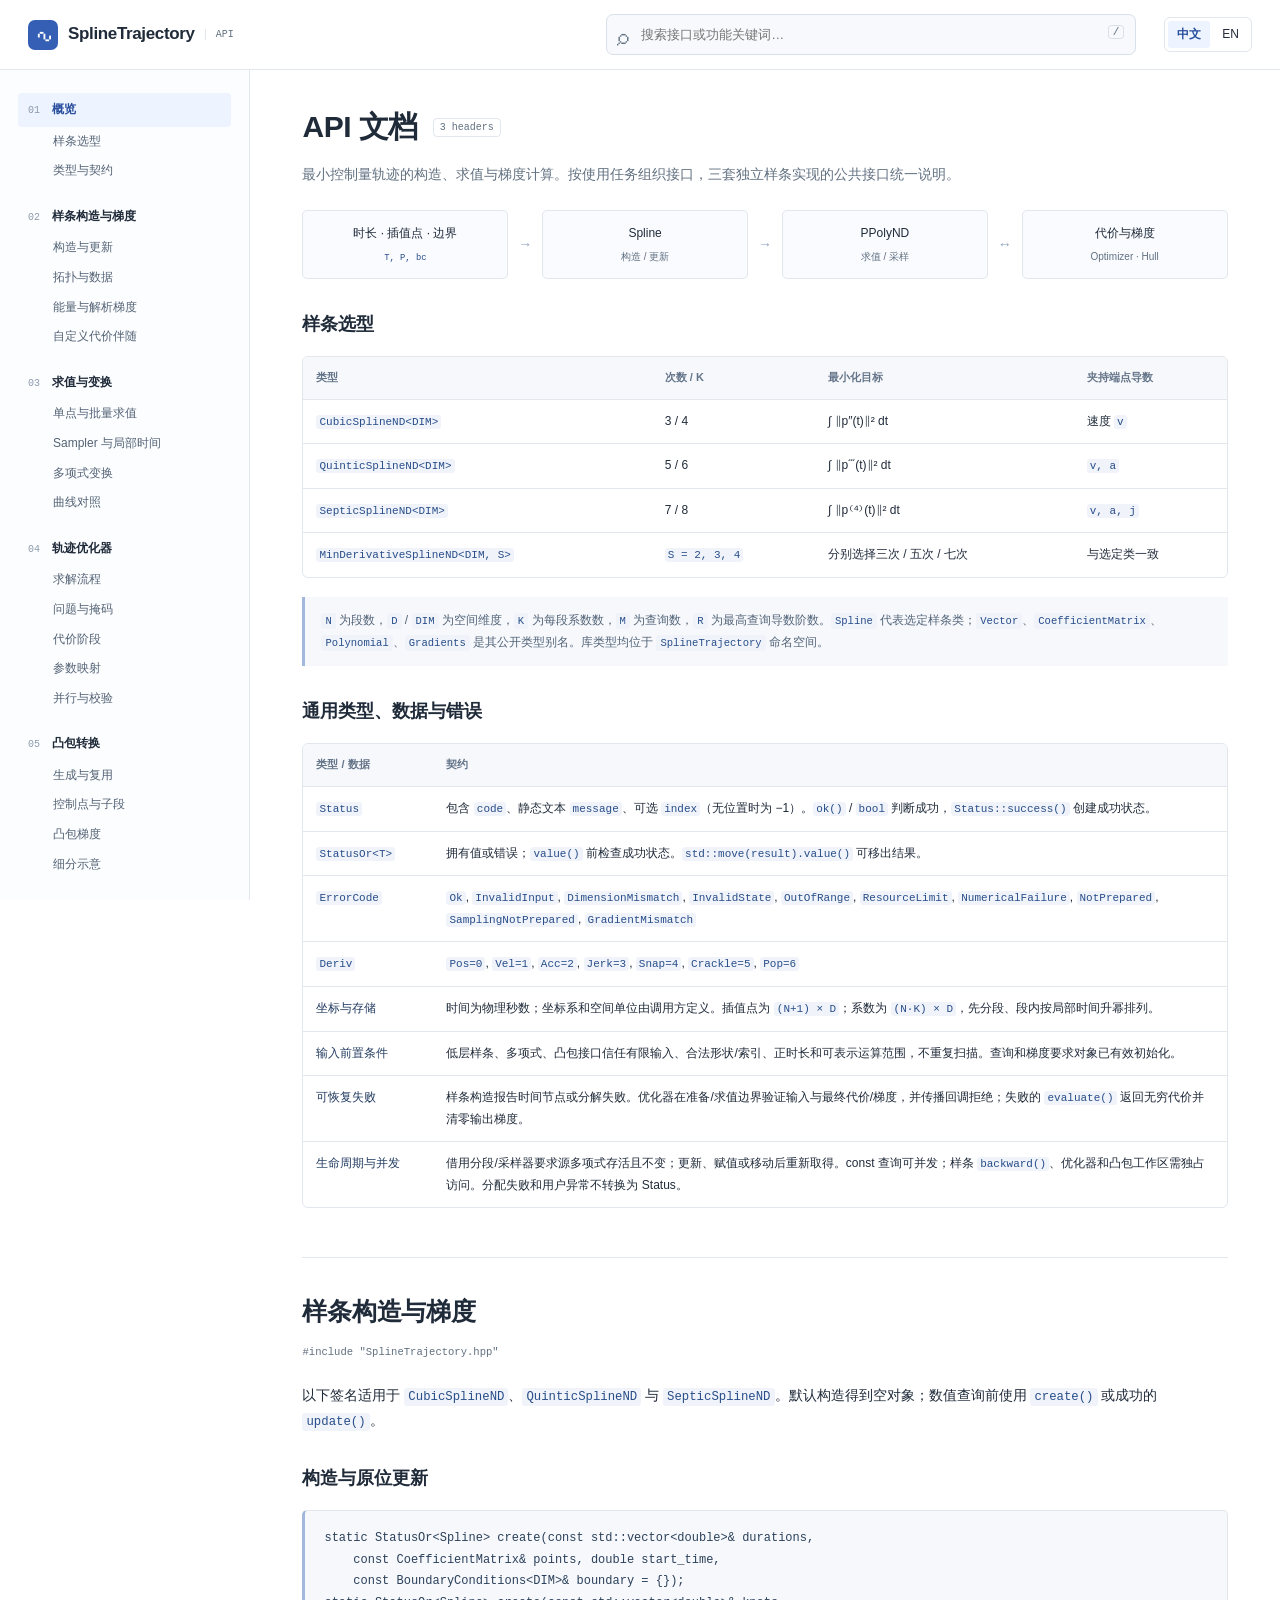
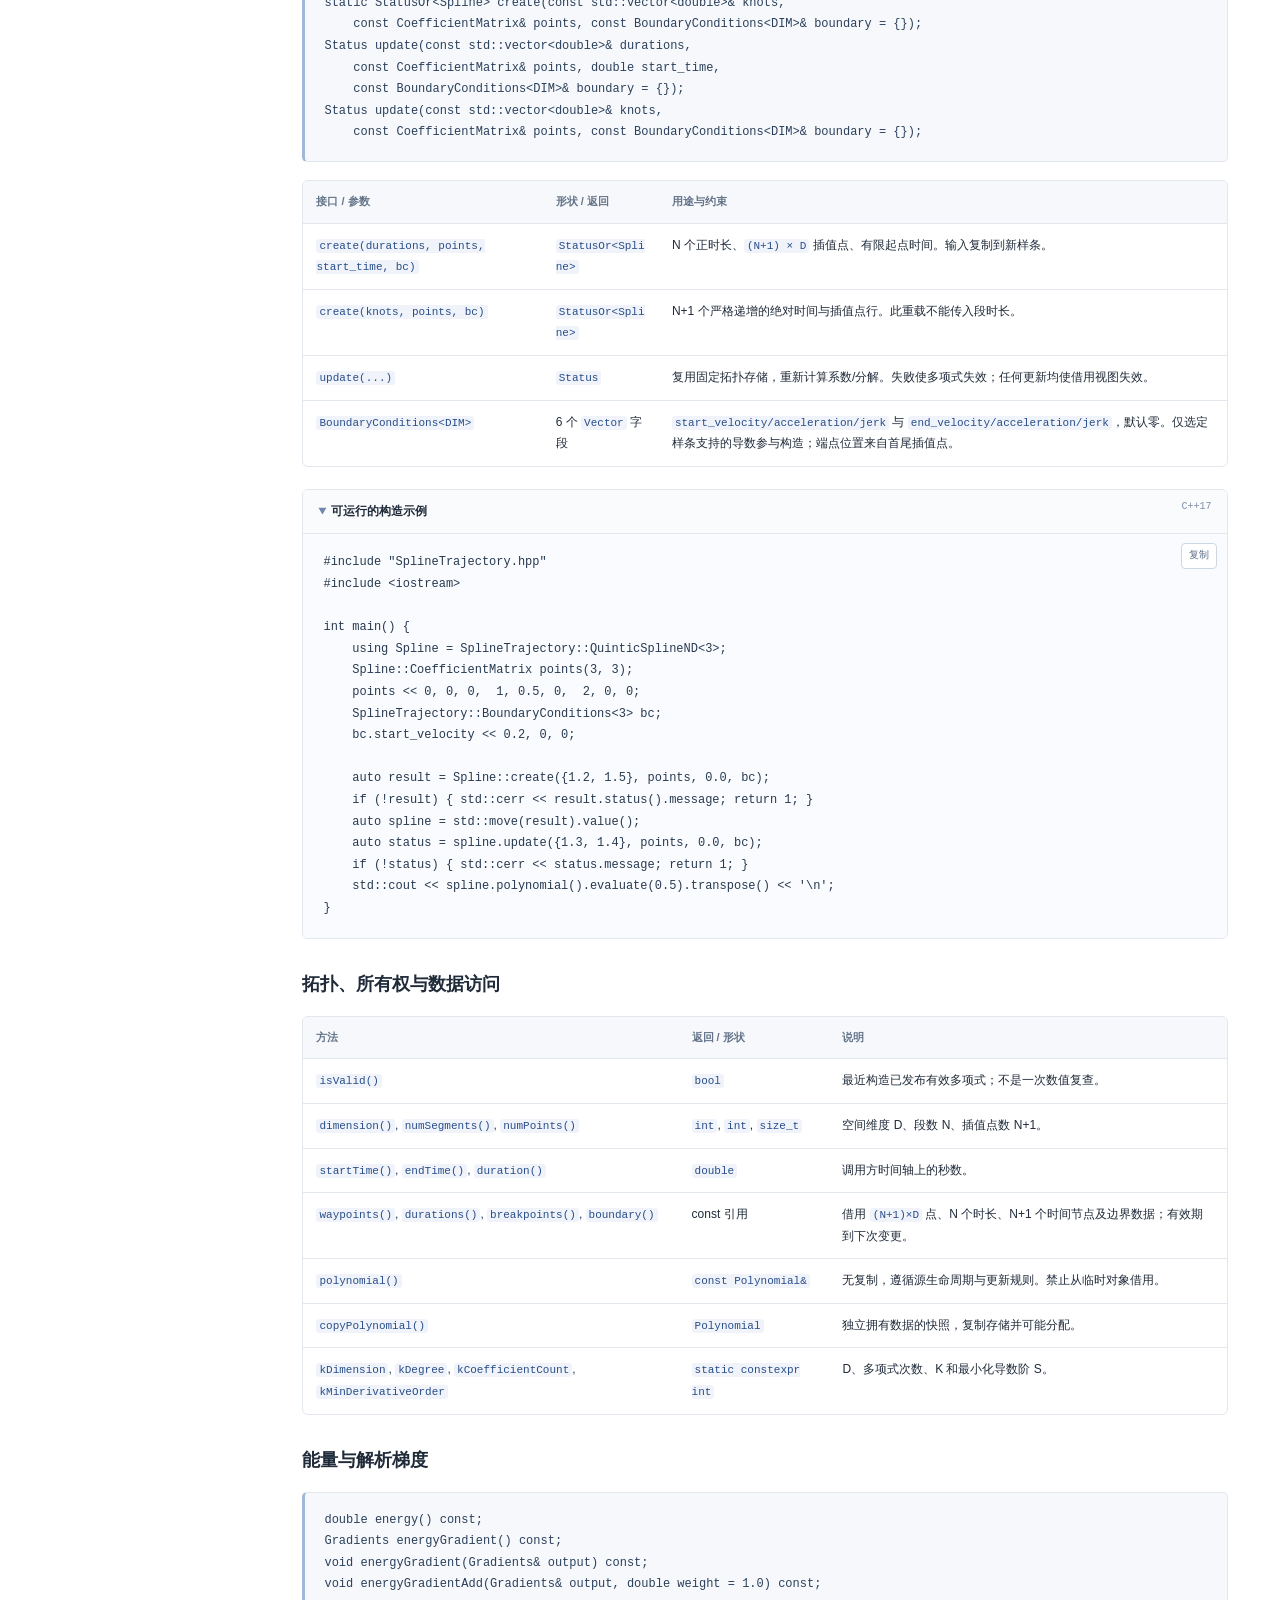
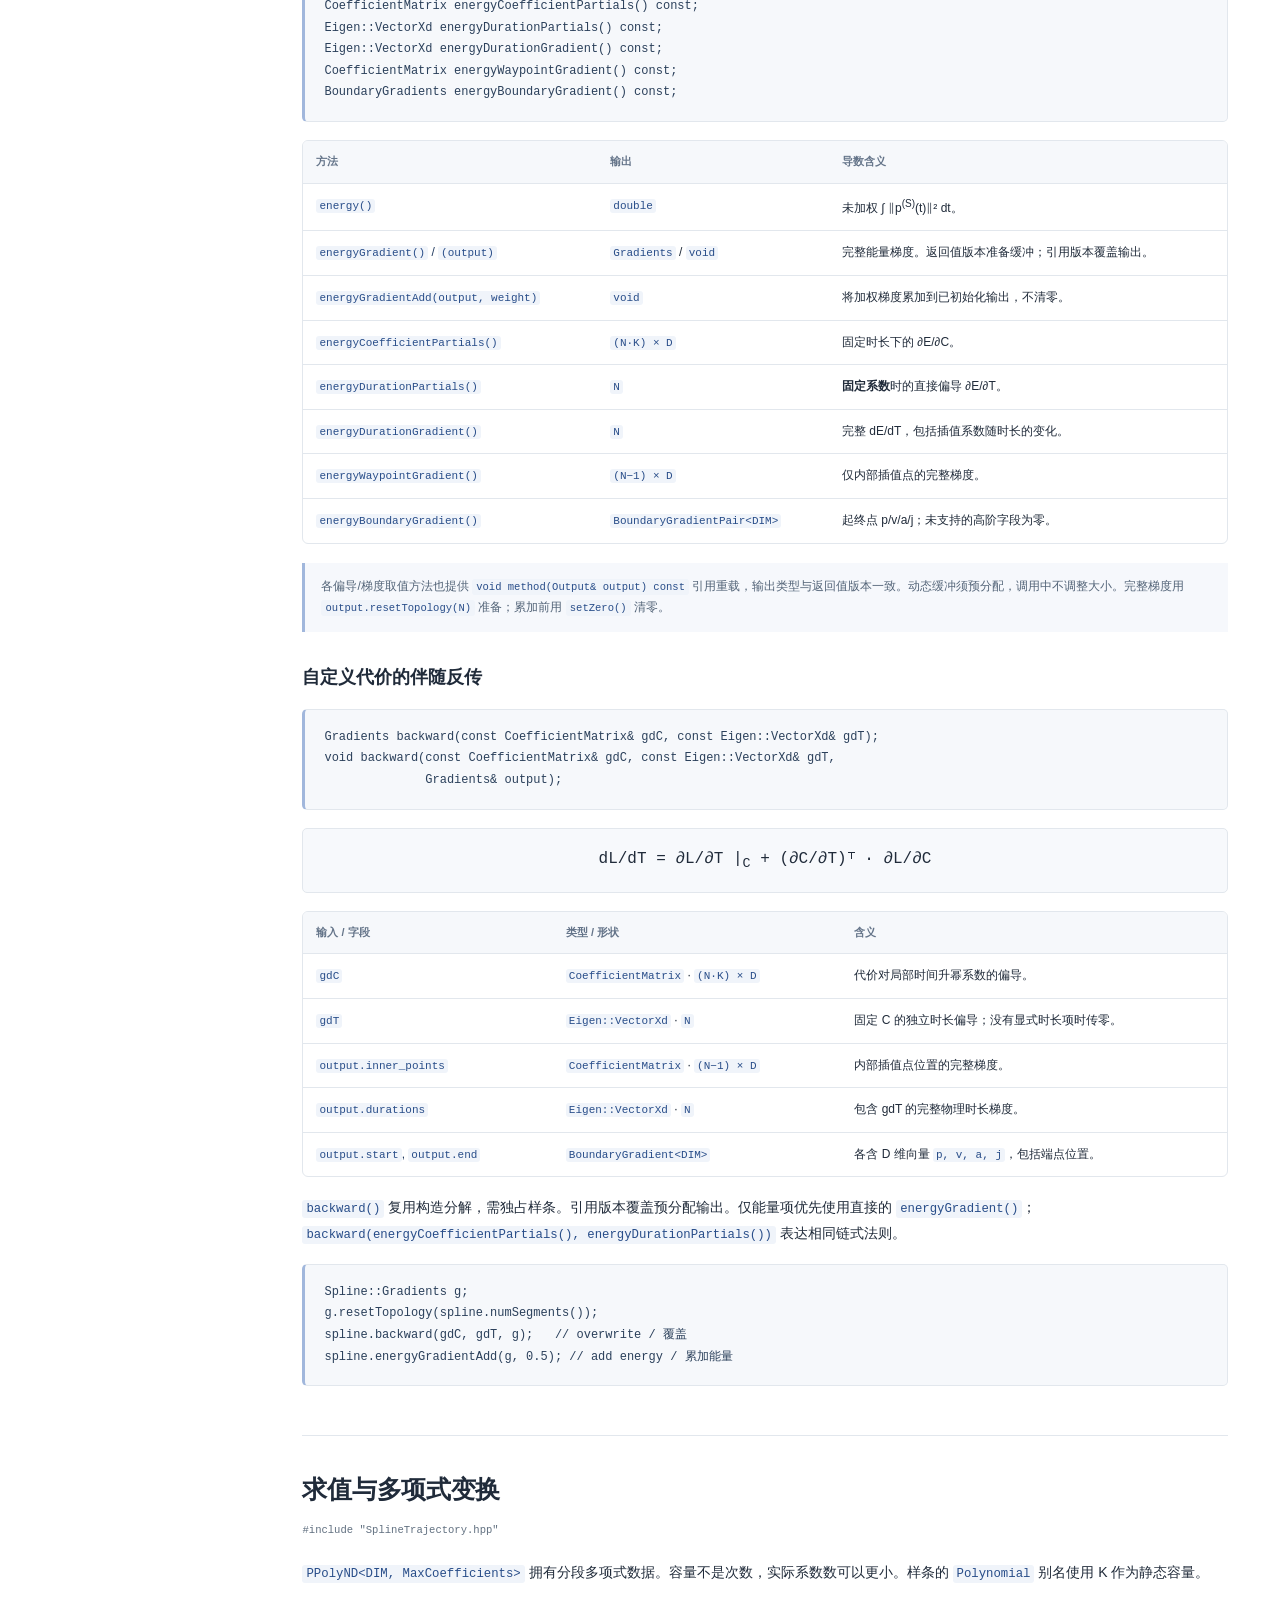
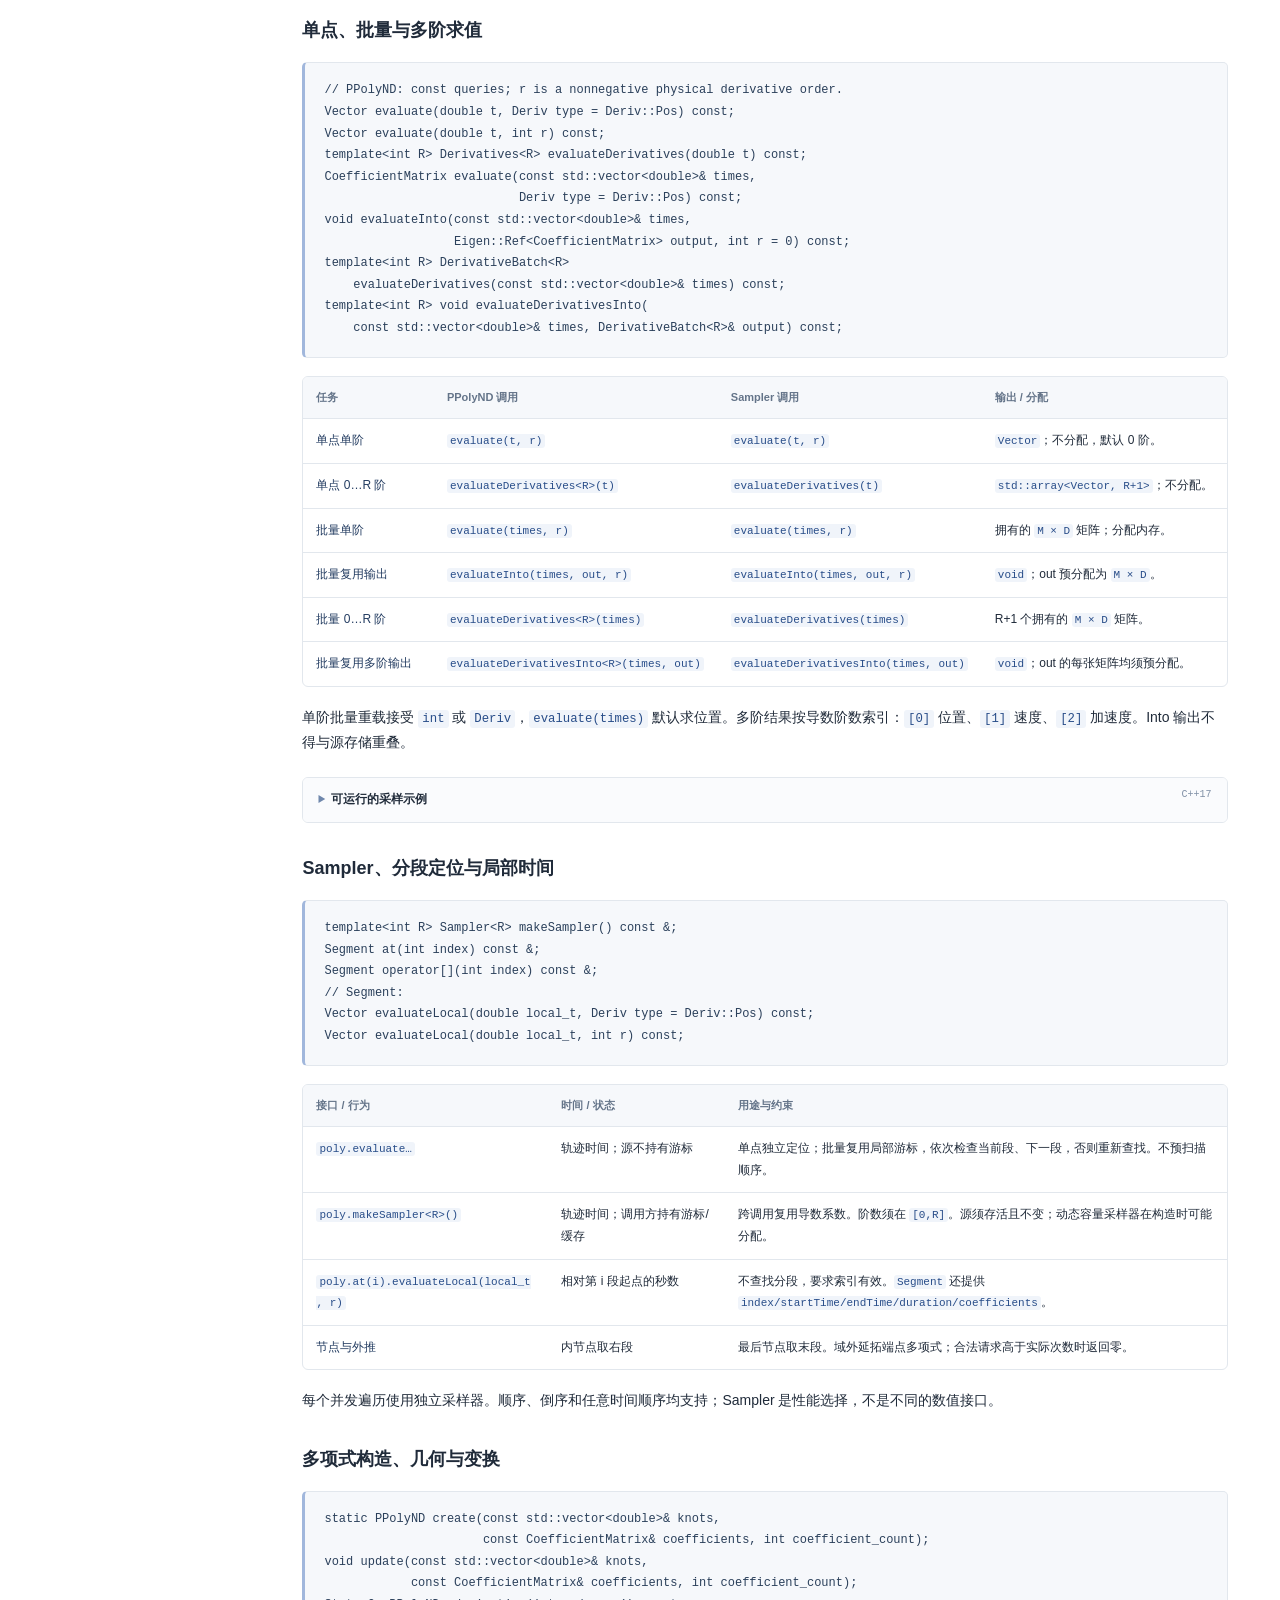
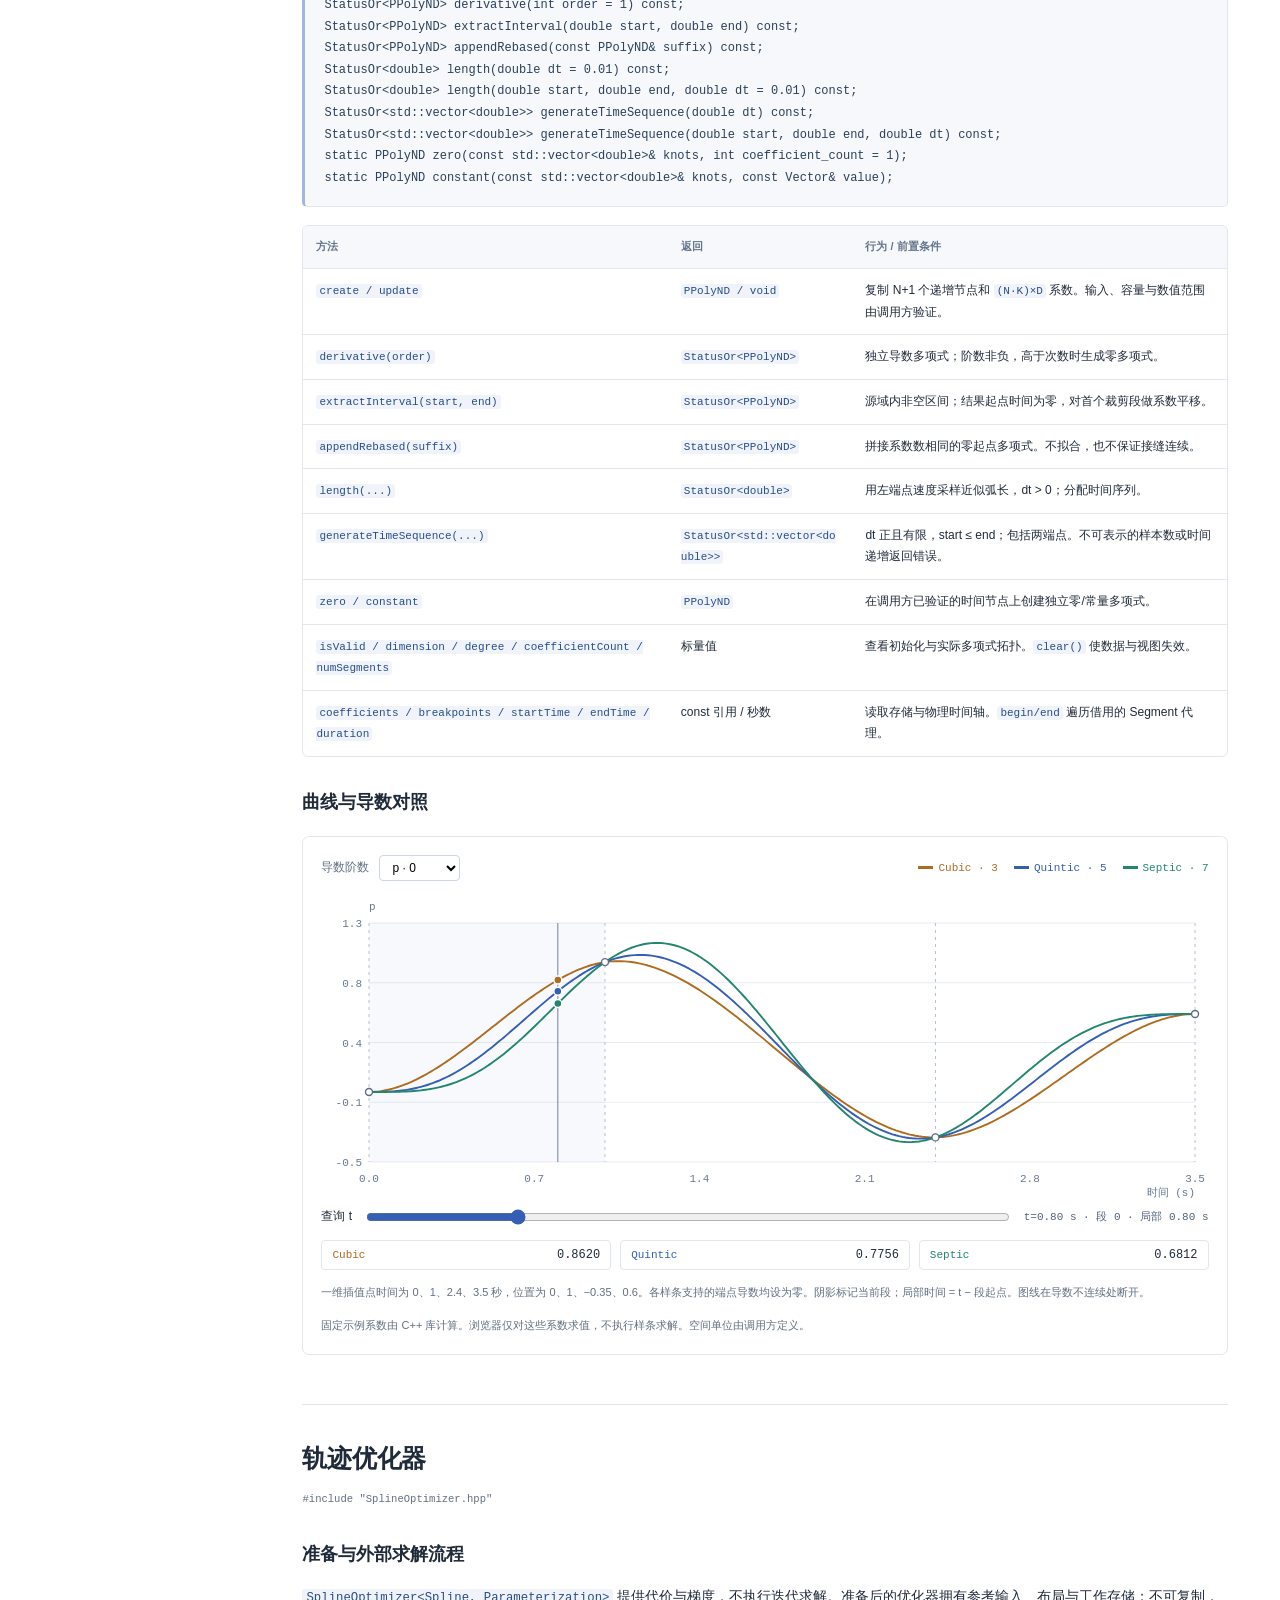
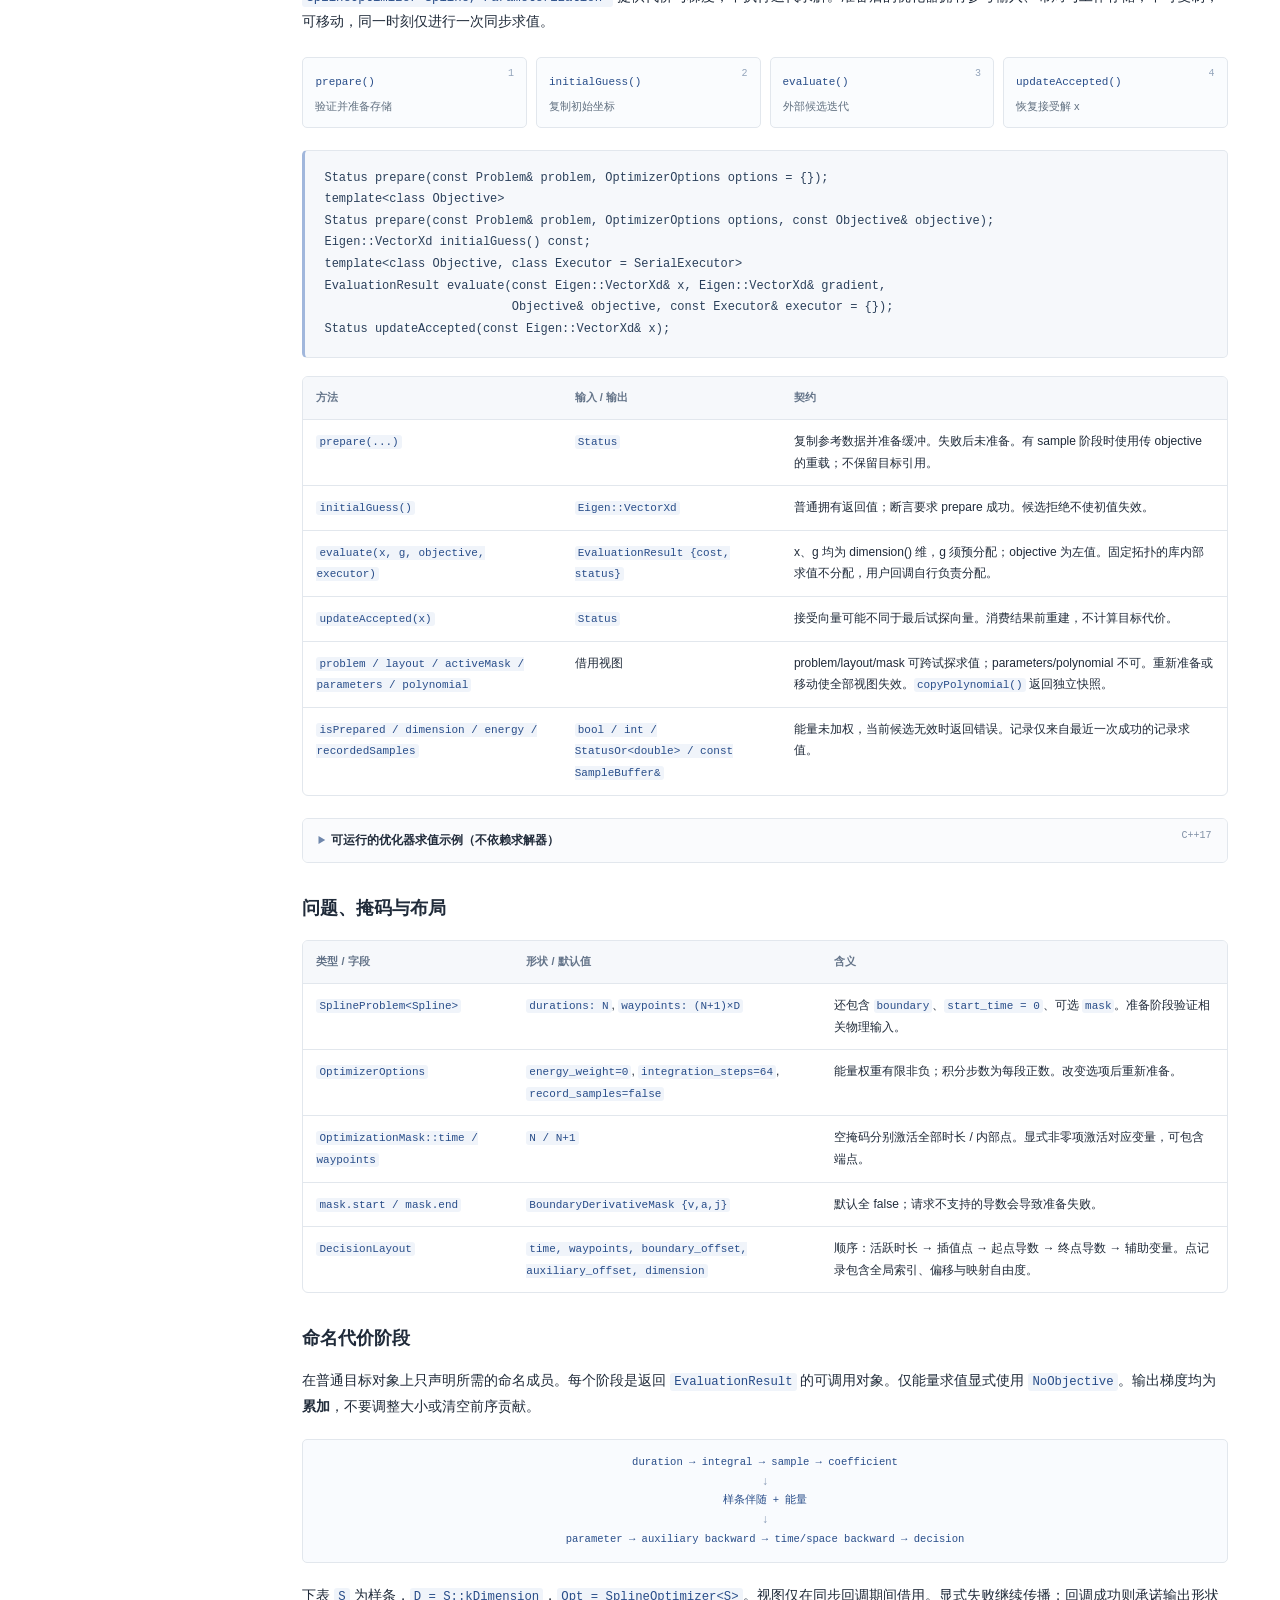
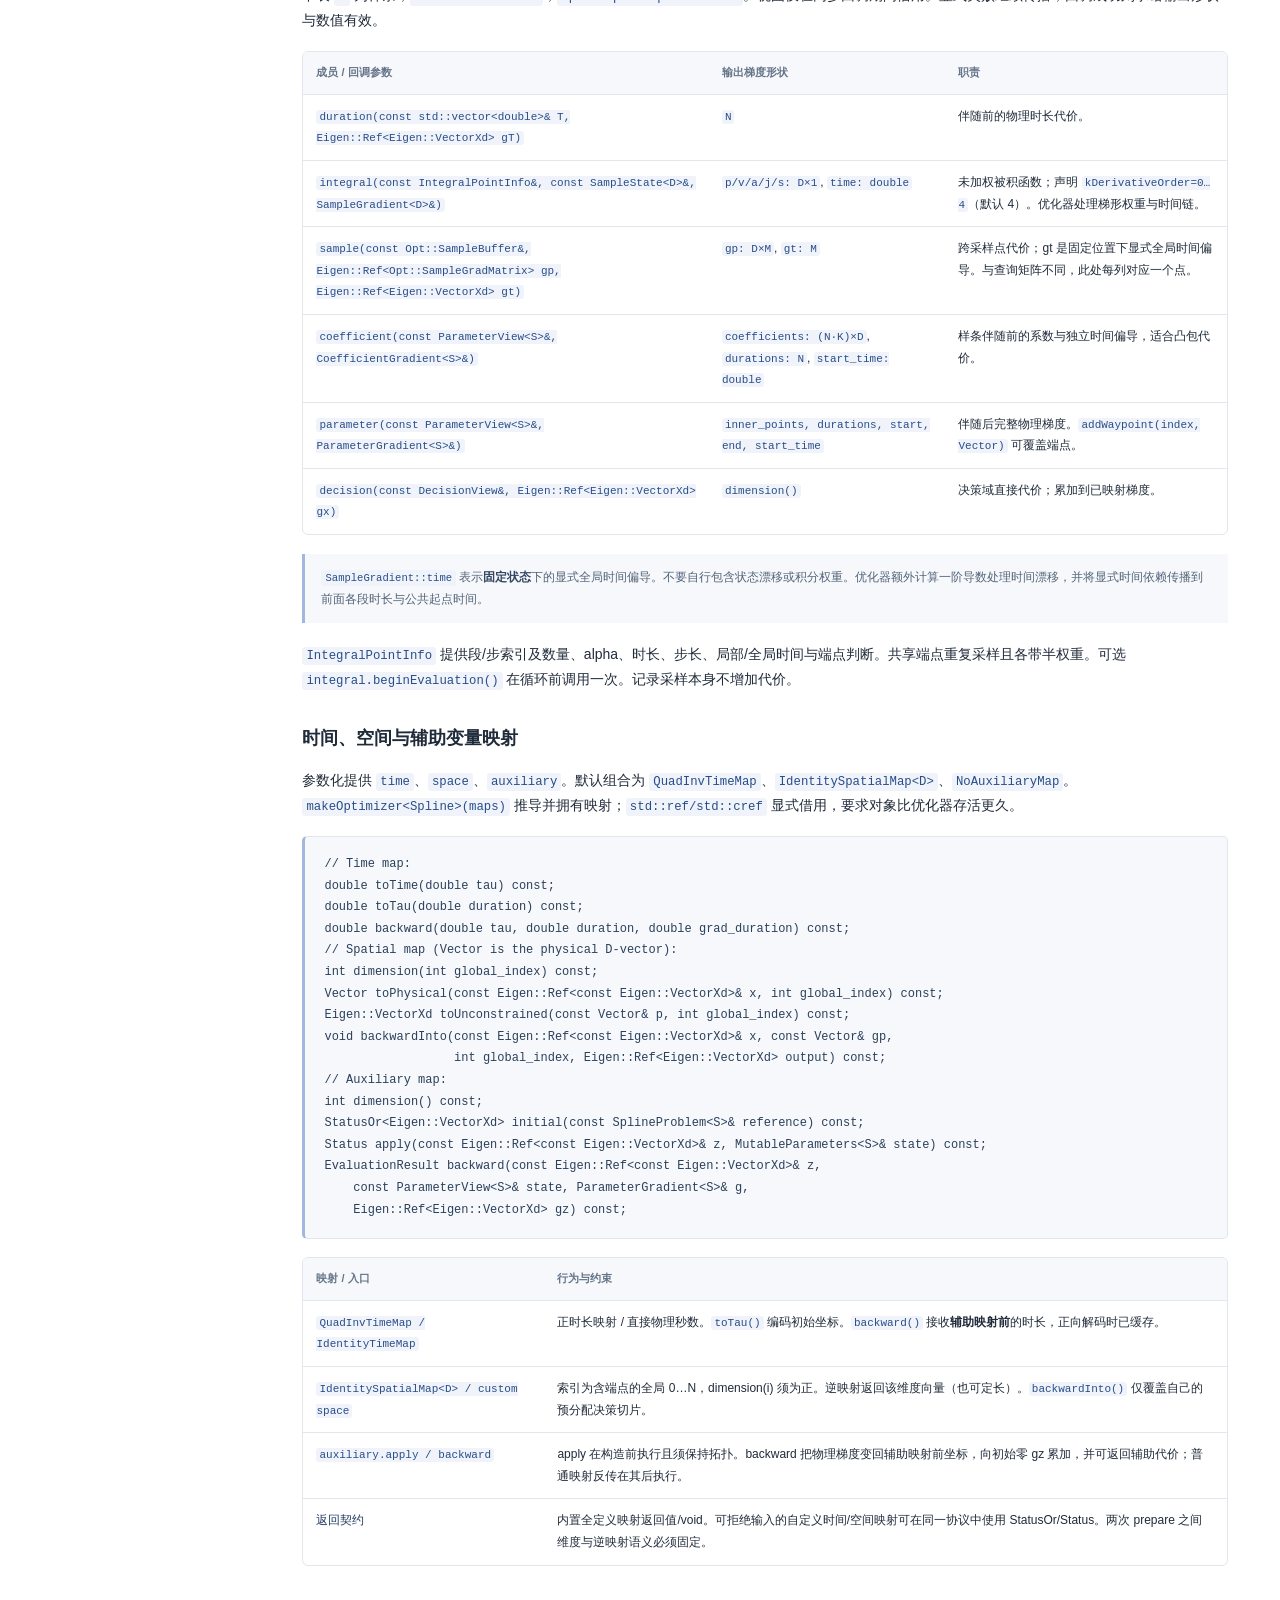
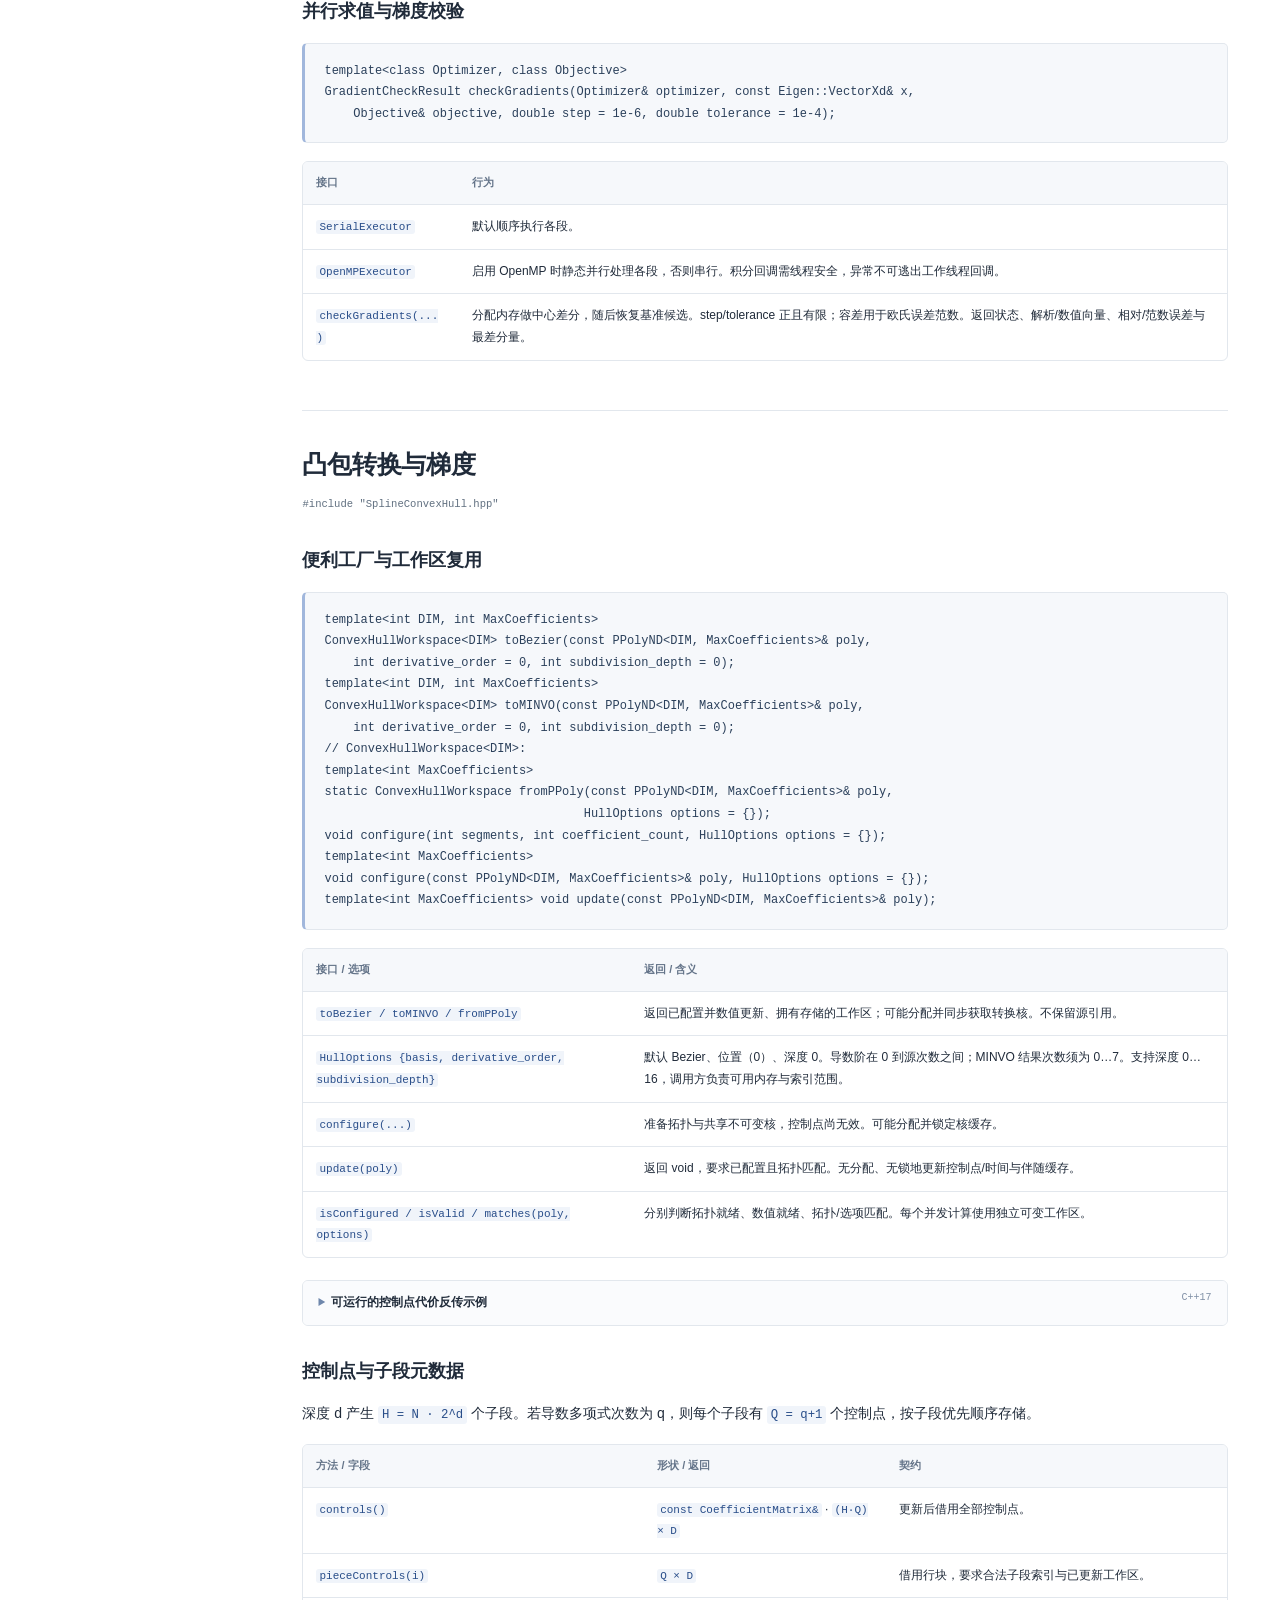
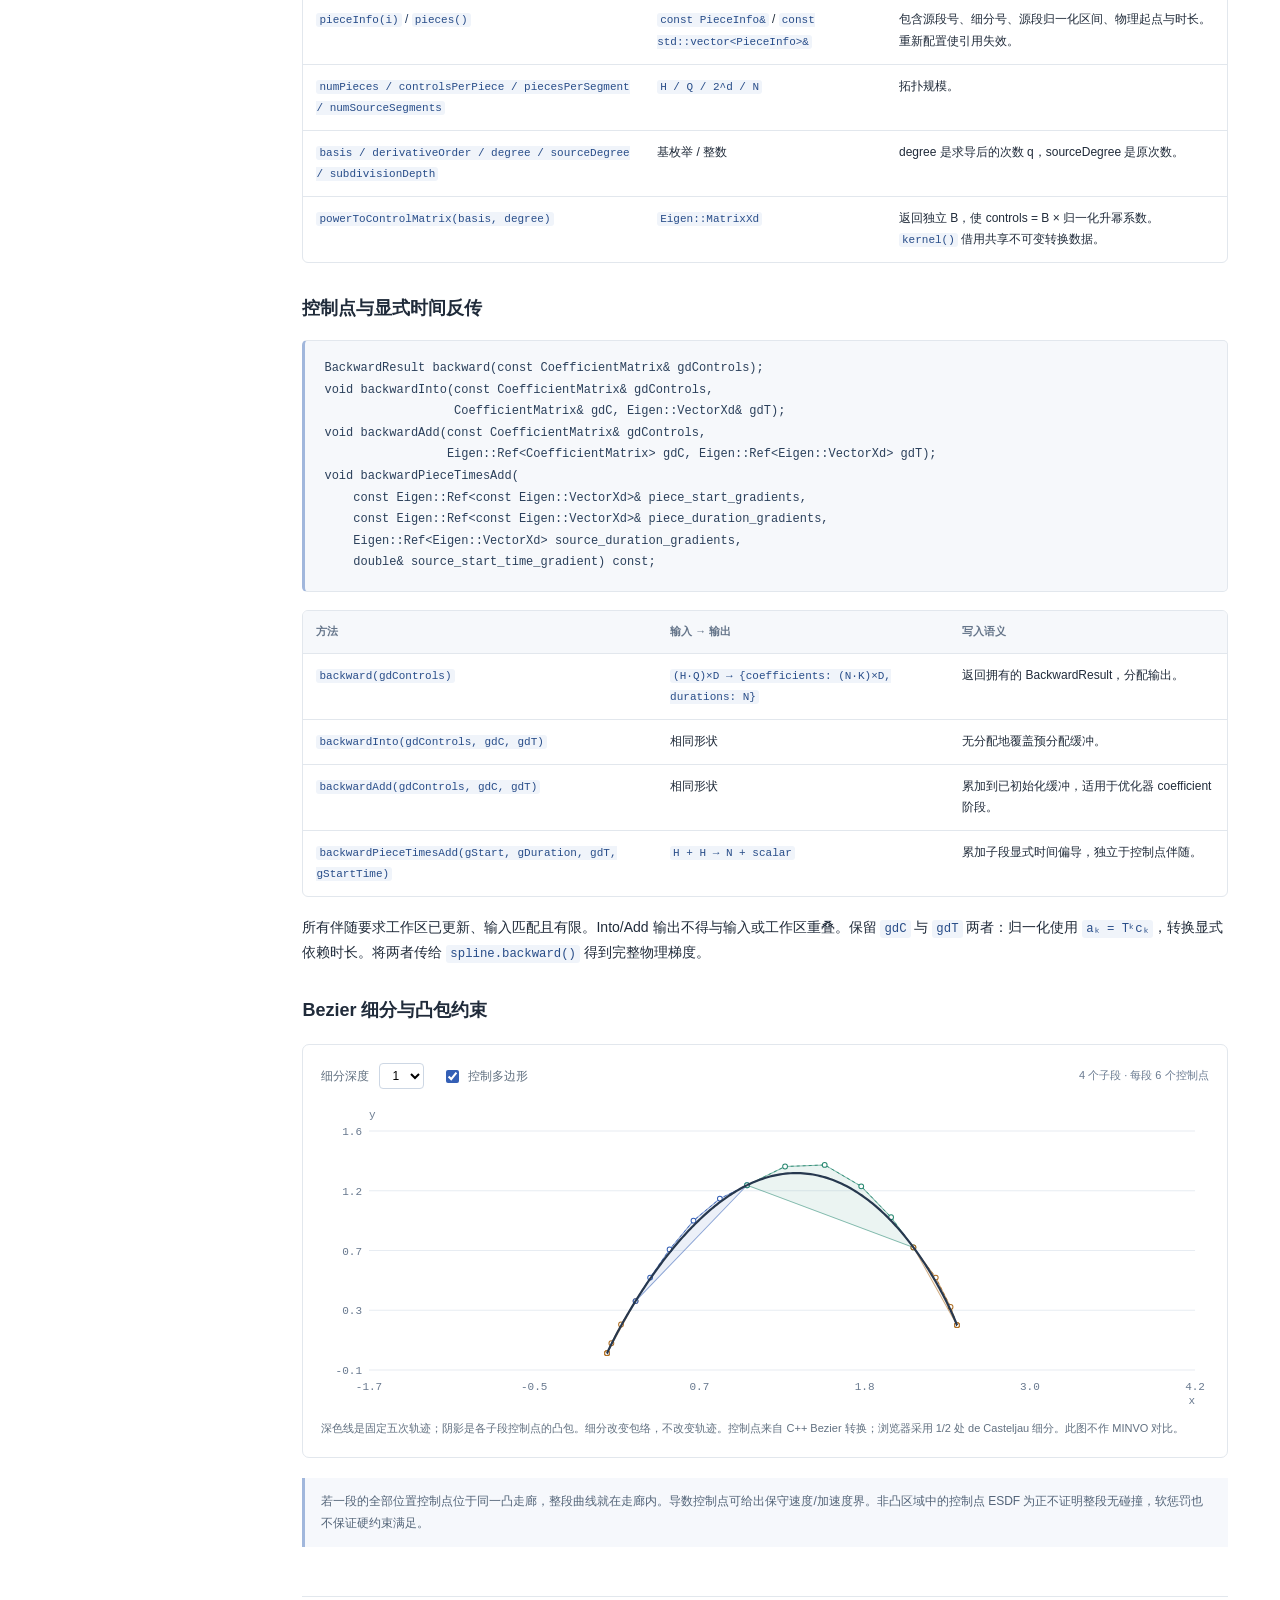
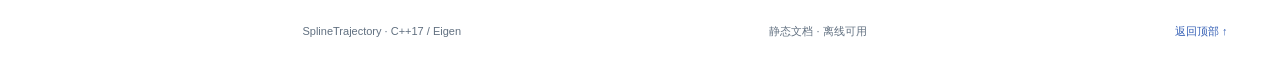
==== docs/api/index.html @ a095b0a8 "docs(pages): publish the API reference and refresh README guidance Reason: Readers need a direct onl" ====
<!doctype html>
<html lang="zh-CN">
<head>
  <meta charset="utf-8">
  <meta name="viewport" content="width=device-width,initial-scale=1">
  <meta name="description" content="SplineTrajectory 中英双语 API 文档：样条构造、求值采样、解析梯度、优化器与凸包。Bilingual API reference with interactive plots.">
  <title>SplineTrajectory · API 文档</title>
  <link rel="stylesheet" href="style.css">
  <script defer src="app.js"></script>
</head>
<body>

<a class="skip-link" href="#main"><span data-lang="en" lang="en">Skip to content</span><span data-lang="zh" lang="zh-CN">跳转到正文</span></a>
<header class="topbar"><button id="menu-toggle" type="button" aria-controls="doc-nav" aria-expanded="false" aria-label="目录 / Navigation">☰</button><a class="brand" href="#overview"><span class="brand-icon" aria-hidden="true">∿</span><strong>SplineTrajectory</strong><span class="brand-type">API</span></a>
<div class="search"><label class="sr-only" for="search-input"><span data-lang="en" lang="en">Search functions or concepts</span><span data-lang="zh" lang="zh-CN">搜索函数或概念</span></label><span class="search-icon" aria-hidden="true">⌕</span><input id="search-input" type="search" autocomplete="off" placeholder="搜索接口 / Search APIs" aria-controls="search-results" aria-expanded="false"><kbd aria-hidden="true">/</kbd><div id="search-panel" class="search-panel" hidden><p id="search-count" role="status"></p><ul id="search-results"></ul></div></div>
<div class="language" aria-label="Language / 语言"><button type="button" data-language="zh" aria-pressed="true">中文</button><button type="button" data-language="en" aria-pressed="false">EN</button></div></header>
<div class="layout"><aside class="sidebar" id="doc-nav"><nav aria-label="API navigation / API 目录">
<div class="nav-group"><a class="nav-module" href="#overview"><span class="nav-number">01</span><span data-lang="en" lang="en">Overview</span><span data-lang="zh" lang="zh-CN">概览</span></a>
<a class="nav-child" href="#selection"><span data-lang="en" lang="en">Spline selection</span><span data-lang="zh" lang="zh-CN">样条选型</span></a>
<a class="nav-child" href="#contracts"><span data-lang="en" lang="en">Types & contracts</span><span data-lang="zh" lang="zh-CN">类型与契约</span></a>
</div>
<div class="nav-group"><a class="nav-module" href="#splines"><span class="nav-number">02</span><span data-lang="en" lang="en">Spline solver</span><span data-lang="zh" lang="zh-CN">样条构造与梯度</span></a>
<a class="nav-child" href="#construction"><span data-lang="en" lang="en">Construction & update</span><span data-lang="zh" lang="zh-CN">构造与更新</span></a>
<a class="nav-child" href="#spline-access"><span data-lang="en" lang="en">Data access</span><span data-lang="zh" lang="zh-CN">拓扑与数据</span></a>
<a class="nav-child" href="#energy"><span data-lang="en" lang="en">Energy gradients</span><span data-lang="zh" lang="zh-CN">能量与解析梯度</span></a>
<a class="nav-child" href="#adjoint"><span data-lang="en" lang="en">Custom-cost adjoint</span><span data-lang="zh" lang="zh-CN">自定义代价伴随</span></a>
</div>
<div class="nav-group"><a class="nav-module" href="#polynomial"><span class="nav-number">03</span><span data-lang="en" lang="en">Evaluation & transforms</span><span data-lang="zh" lang="zh-CN">求值与变换</span></a>
<a class="nav-child" href="#sampling"><span data-lang="en" lang="en">Scalar & batch queries</span><span data-lang="zh" lang="zh-CN">单点与批量求值</span></a>
<a class="nav-child" href="#sampler"><span data-lang="en" lang="en">Sampler & local time</span><span data-lang="zh" lang="zh-CN">Sampler 与局部时间</span></a>
<a class="nav-child" href="#transforms"><span data-lang="en" lang="en">Polynomial transforms</span><span data-lang="zh" lang="zh-CN">多项式变换</span></a>
<a class="nav-child" href="#curve-demo"><span data-lang="en" lang="en">Curve explorer</span><span data-lang="zh" lang="zh-CN">曲线对照</span></a>
</div>
<div class="nav-group"><a class="nav-module" href="#optimizer"><span class="nav-number">04</span><span data-lang="en" lang="en">Optimizer</span><span data-lang="zh" lang="zh-CN">轨迹优化器</span></a>
<a class="nav-child" href="#optimizer-workflow"><span data-lang="en" lang="en">Solve workflow</span><span data-lang="zh" lang="zh-CN">求解流程</span></a>
<a class="nav-child" href="#problem"><span data-lang="en" lang="en">Problem & masks</span><span data-lang="zh" lang="zh-CN">问题与掩码</span></a>
<a class="nav-child" href="#objectives"><span data-lang="en" lang="en">Objective stages</span><span data-lang="zh" lang="zh-CN">代价阶段</span></a>
<a class="nav-child" href="#maps"><span data-lang="en" lang="en">Parameterization</span><span data-lang="zh" lang="zh-CN">参数映射</span></a>
<a class="nav-child" href="#diagnostics"><span data-lang="en" lang="en">Parallelism & checks</span><span data-lang="zh" lang="zh-CN">并行与校验</span></a>
</div>
<div class="nav-group"><a class="nav-module" href="#hulls"><span class="nav-number">05</span><span data-lang="en" lang="en">Convex hulls</span><span data-lang="zh" lang="zh-CN">凸包转换</span></a>
<a class="nav-child" href="#hull-build"><span data-lang="en" lang="en">Factories & reuse</span><span data-lang="zh" lang="zh-CN">生成与复用</span></a>
<a class="nav-child" href="#hull-access"><span data-lang="en" lang="en">Controls & pieces</span><span data-lang="zh" lang="zh-CN">控制点与子段</span></a>
<a class="nav-child" href="#hull-adjoint"><span data-lang="en" lang="en">Hull gradients</span><span data-lang="zh" lang="zh-CN">凸包梯度</span></a>
<a class="nav-child" href="#hull-demo"><span data-lang="en" lang="en">Subdivision explorer</span><span data-lang="zh" lang="zh-CN">细分示意</span></a>
</div>
</nav><div class="sidebar-footer">C++17 · Eigen<br><span data-lang="en" lang="en">Online &amp; offline reference</span><span data-lang="zh" lang="zh-CN">在线与离线 API 参考</span></div></aside><main id="main">
<section id="overview" class="module intro"><div class="page-heading"><h1><span data-lang="en" lang="en">API reference</span><span data-lang="zh" lang="zh-CN">API 文档</span></h1><span class="version-tag">3 headers</span></div>
<p><span data-lang="en" lang="en">Construction, evaluation and differentiation for minimum-control-effort trajectories. Interfaces are grouped by task; the three independent spline solvers share one reference below.</span><span data-lang="zh" lang="zh-CN">最小控制量轨迹的构造、求值与梯度计算。按使用任务组织接口，三套独立样条实现的公共接口统一说明。</span></p>
<div class="data-flow" aria-label="Data flow / 数据流"><div><span data-lang="en" lang="en">Durations · waypoints · boundaries</span><span data-lang="zh" lang="zh-CN">时长 · 插值点 · 边界</span><small><code>T, P, bc</code></small></div><b>→</b><a href="#construction">Spline<small><span data-lang="en" lang="en">Build / update</span><span data-lang="zh" lang="zh-CN">构造 / 更新</span></small></a><b>→</b><a href="#sampling">PPolyND<small><span data-lang="en" lang="en">Evaluate / sample</span><span data-lang="zh" lang="zh-CN">求值 / 采样</span></small></a><b>↔</b><a href="#adjoint"><span data-lang="en" lang="en">Costs & gradients</span><span data-lang="zh" lang="zh-CN">代价与梯度</span><small>Optimizer · Hull</small></a></div>
<article class="subsection">
<h3 id="selection"><span data-lang="en" lang="en">Spline selection</span><span data-lang="zh" lang="zh-CN">样条选型</span><a class="anchor" href="#selection" aria-label="Permalink / 固定链接">#</a></h3>
<div class="table-scroll"><table><thead><tr><th><span data-lang="en" lang="en">Type</span><span data-lang="zh" lang="zh-CN">类型</span></th><th><span data-lang="en" lang="en">Degree / K</span><span data-lang="zh" lang="zh-CN">次数 / K</span></th><th><span data-lang="en" lang="en">Objective</span><span data-lang="zh" lang="zh-CN">最小化目标</span></th><th><span data-lang="en" lang="en">Clamped endpoints</span><span data-lang="zh" lang="zh-CN">夹持端点导数</span></th></tr></thead><tbody>
<tr id="cubic" data-search-entry>
<td><code>CubicSplineND&lt;DIM&gt;</code></td>
<td>3 / 4</td>
<td>∫ ‖p″(t)‖² dt</td>
<td><span data-lang="en" lang="en">Velocity <code>v</code></span><span data-lang="zh" lang="zh-CN">速度 <code>v</code></span></td>
</tr>
<tr id="quintic" data-search-entry>
<td><code>QuinticSplineND&lt;DIM&gt;</code></td>
<td>5 / 6</td>
<td>∫ ‖p‴(t)‖² dt</td>
<td><span data-lang="en" lang="en"><code>v, a</code></span><span data-lang="zh" lang="zh-CN"><code>v, a</code></span></td>
</tr>
<tr id="septic" data-search-entry>
<td><code>SepticSplineND&lt;DIM&gt;</code></td>
<td>7 / 8</td>
<td>∫ ‖p⁽⁴⁾(t)‖² dt</td>
<td><span data-lang="en" lang="en"><code>v, a, j</code></span><span data-lang="zh" lang="zh-CN"><code>v, a, j</code></span></td>
</tr>
<tr id="spline-alias" data-search-entry>
<td><code>MinDerivativeSplineND&lt;DIM, S&gt;</code></td>
<td><span data-lang="en" lang="en"><code>S = 2, 3, 4</code></span><span data-lang="zh" lang="zh-CN"><code>S = 2, 3, 4</code></span></td>
<td><span data-lang="en" lang="en">Selects cubic / quintic / septic</span><span data-lang="zh" lang="zh-CN">分别选择三次 / 五次 / 七次</span></td>
<td><span data-lang="en" lang="en">Same as the selected class</span><span data-lang="zh" lang="zh-CN">与选定类一致</span></td>
</tr>
</tbody></table></div>
<p class="notation"><span data-lang="en" lang="en"><code>N</code> = segments, <code>D</code> / <code>DIM</code> = spatial dimension, <code>K</code> = coefficients per segment, <code>M</code> = query count, <code>R</code> = highest requested derivative. <code>Spline</code> means the selected solver. <code>Vector</code>, <code>CoefficientMatrix</code>, <code>Polynomial</code> and <code>Gradients</code> are its public aliases. All library names are in <code>SplineTrajectory</code>.</span><span data-lang="zh" lang="zh-CN"><code>N</code> 为段数，<code>D</code> / <code>DIM</code> 为空间维度，<code>K</code> 为每段系数数，<code>M</code> 为查询数，<code>R</code> 为最高查询导数阶数。<code>Spline</code> 代表选定样条类；<code>Vector</code>、<code>CoefficientMatrix</code>、<code>Polynomial</code>、<code>Gradients</code> 是其公开类型别名。库类型均位于 <code>SplineTrajectory</code> 命名空间。</span></p>
</article>
<article class="subsection">
<h3 id="contracts"><span data-lang="en" lang="en">Common types, data & errors</span><span data-lang="zh" lang="zh-CN">通用类型、数据与错误</span><a class="anchor" href="#contracts" aria-label="Permalink / 固定链接">#</a></h3>
<div class="table-scroll"><table><thead><tr><th><span data-lang="en" lang="en">Type / data</span><span data-lang="zh" lang="zh-CN">类型 / 数据</span></th><th><span data-lang="en" lang="en">Contract</span><span data-lang="zh" lang="zh-CN">契约</span></th></tr></thead><tbody>
<tr id="status" data-search-entry>
<td><code>Status</code></td>
<td><span data-lang="en" lang="en"><code>code</code>, static <code>message</code>, optional <code>index</code> (−1 if absent). <code>ok()</code> / <code>bool</code> tests success; <code>Status::success()</code> creates OK.</span><span data-lang="zh" lang="zh-CN">包含 <code>code</code>、静态文本 <code>message</code>、可选 <code>index</code>（无位置时为 −1）。<code>ok()</code> / <code>bool</code> 判断成功，<code>Status::success()</code> 创建成功状态。</span></td>
</tr>
<tr id="status-or" data-search-entry>
<td><code>StatusOr&lt;T&gt;</code></td>
<td><span data-lang="en" lang="en">Owns a value or a failure; check success before <code>value()</code>. <code>std::move(result).value()</code> moves the result out.</span><span data-lang="zh" lang="zh-CN">拥有值或错误；<code>value()</code> 前检查成功状态。<code>std::move(result).value()</code> 可移出结果。</span></td>
</tr>
<tr id="error-code" data-search-entry>
<td><code>ErrorCode</code></td>
<td><code>Ok</code>, <code>InvalidInput</code>, <code>DimensionMismatch</code>, <code>InvalidState</code>, <code>OutOfRange</code>, <code>ResourceLimit</code>, <code>NumericalFailure</code>, <code>NotPrepared</code>, <code>SamplingNotPrepared</code>, <code>GradientMismatch</code></td>
</tr>
<tr id="deriv" data-search-entry>
<td><code>Deriv</code></td>
<td><code>Pos=0</code>, <code>Vel=1</code>, <code>Acc=2</code>, <code>Jerk=3</code>, <code>Snap=4</code>, <code>Crackle=5</code>, <code>Pop=6</code></td>
</tr>
<tr id="coefficient-layout" data-search-entry>
<td><span data-lang="en" lang="en">Coordinates & storage</span><span data-lang="zh" lang="zh-CN">坐标与存储</span></td>
<td><span data-lang="en" lang="en">Times are physical seconds; coordinates and spatial units are caller-defined. Waypoints: <code>(N+1) × D</code>. Coefficients: <code>(N·K) × D</code>, piece-major and ascending local-time powers.</span><span data-lang="zh" lang="zh-CN">时间为物理秒数；坐标系和空间单位由调用方定义。插值点为 <code>(N+1) × D</code>；系数为 <code>(N·K) × D</code>，先分段、段内按局部时间升幂排列。</span></td>
</tr>
<tr id="input-contract" data-search-entry>
<td><span data-lang="en" lang="en">Input preconditions</span><span data-lang="zh" lang="zh-CN">输入前置条件</span></td>
<td><span data-lang="en" lang="en">Low-level spline/polynomial/hull operations trust finite inputs, valid shapes/indices, positive durations and representable arithmetic. They do not rescan them. Queries and gradients require a valid initialized object.</span><span data-lang="zh" lang="zh-CN">低层样条、多项式、凸包接口信任有限输入、合法形状/索引、正时长和可表示运算范围，不重复扫描。查询和梯度要求对象已有效初始化。</span></td>
</tr>
<tr id="failure-contract" data-search-entry>
<td><span data-lang="en" lang="en">Recoverable failures</span><span data-lang="zh" lang="zh-CN">可恢复失败</span></td>
<td><span data-lang="en" lang="en">Spline construction reports knot/factorization failures. Optimizer preparation/evaluation validates its boundary inputs and final cost/gradient; callbacks can explicitly reject. Failed <code>evaluate()</code> returns infinity and clears the output gradient.</span><span data-lang="zh" lang="zh-CN">样条构造报告时间节点或分解失败。优化器在准备/求值边界验证输入与最终代价/梯度，并传播回调拒绝；失败的 <code>evaluate()</code> 返回无穷代价并清零输出梯度。</span></td>
</tr>
<tr id="lifetime" data-search-entry>
<td><span data-lang="en" lang="en">Lifetime & concurrency</span><span data-lang="zh" lang="zh-CN">生命周期与并发</span></td>
<td><span data-lang="en" lang="en">Borrowed segments/samplers require an alive, unchanged polynomial. Reacquire after update, assignment or move. Const queries may run concurrently; spline <code>backward()</code>, optimizer and hull workspaces require exclusive access. Allocation failures and user exceptions are not converted to Status.</span><span data-lang="zh" lang="zh-CN">借用分段/采样器要求源多项式存活且不变；更新、赋值或移动后重新取得。const 查询可并发；样条 <code>backward()</code>、优化器和凸包工作区需独占访问。分配失败和用户异常不转换为 Status。</span></td>
</tr>
</tbody></table></div>
</article>
</section>
<section id="splines" class="module">
<h2 id="splines-title"><span data-lang="en" lang="en">Spline construction & gradients</span><span data-lang="zh" lang="zh-CN">样条构造与梯度</span><a class="anchor" href="#splines-title" aria-label="Permalink / 固定链接">#</a></h2>
<p class="header-ref"><code>#include "SplineTrajectory.hpp"</code></p>
<p><span data-lang="en" lang="en">The following signatures apply to <code>CubicSplineND</code>, <code>QuinticSplineND</code> and <code>SepticSplineND</code>. Constructors create empty objects; use <code>create()</code> or a successful <code>update()</code> before numerical queries.</span><span data-lang="zh" lang="zh-CN">以下签名适用于 <code>CubicSplineND</code>、<code>QuinticSplineND</code> 与 <code>SepticSplineND</code>。默认构造得到空对象；数值查询前使用 <code>create()</code> 或成功的 <code>update()</code>。</span></p>
<article class="subsection">
<h3 id="construction"><span data-lang="en" lang="en">Construction & in-place update</span><span data-lang="zh" lang="zh-CN">构造与原位更新</span><a class="anchor" href="#construction" aria-label="Permalink / 固定链接">#</a></h3>
<pre class="signature"><code>static StatusOr&lt;Spline&gt; create(const std::vector&lt;double&gt;&amp; durations,
    const CoefficientMatrix&amp; points, double start_time,
    const BoundaryConditions&lt;DIM&gt;&amp; boundary = {});
static StatusOr&lt;Spline&gt; create(const std::vector&lt;double&gt;&amp; knots,
    const CoefficientMatrix&amp; points, const BoundaryConditions&lt;DIM&gt;&amp; boundary = {});
Status update(const std::vector&lt;double&gt;&amp; durations,
    const CoefficientMatrix&amp; points, double start_time,
    const BoundaryConditions&lt;DIM&gt;&amp; boundary = {});
Status update(const std::vector&lt;double&gt;&amp; knots,
    const CoefficientMatrix&amp; points, const BoundaryConditions&lt;DIM&gt;&amp; boundary = {});</code></pre>
<div class="table-scroll"><table><thead><tr><th><span data-lang="en" lang="en">API / argument</span><span data-lang="zh" lang="zh-CN">接口 / 参数</span></th><th><span data-lang="en" lang="en">Shape / return</span><span data-lang="zh" lang="zh-CN">形状 / 返回</span></th><th><span data-lang="en" lang="en">Use & constraints</span><span data-lang="zh" lang="zh-CN">用途与约束</span></th></tr></thead><tbody>
<tr id="create" data-search-entry>
<td><code>create(durations, points, start_time, bc)</code></td>
<td><code>StatusOr&lt;Spline&gt;</code></td>
<td><span data-lang="en" lang="en">N positive durations, <code>(N+1) × D</code> points, finite origin. Copies inputs into the new spline.</span><span data-lang="zh" lang="zh-CN">N 个正时长、<code>(N+1) × D</code> 插值点、有限起点时间。输入复制到新样条。</span></td>
</tr>
<tr id="create-knots" data-search-entry>
<td><code>create(knots, points, bc)</code></td>
<td><code>StatusOr&lt;Spline&gt;</code></td>
<td><span data-lang="en" lang="en">N+1 strictly increasing absolute times and waypoint rows. Do not pass durations to this overload.</span><span data-lang="zh" lang="zh-CN">N+1 个严格递增的绝对时间与插值点行。此重载不能传入段时长。</span></td>
</tr>
<tr id="update" data-search-entry>
<td><code>update(...)</code></td>
<td><code>Status</code></td>
<td><span data-lang="en" lang="en">Reuses fixed-topology storage; recomputes coefficients/factors. Failure invalidates the polynomial. Any update invalidates borrowed views.</span><span data-lang="zh" lang="zh-CN">复用固定拓扑存储，重新计算系数/分解。失败使多项式失效；任何更新均使借用视图失效。</span></td>
</tr>
<tr id="boundary-conditions" data-search-entry>
<td><code>BoundaryConditions&lt;DIM&gt;</code></td>
<td><span data-lang="en" lang="en">6 × <code>Vector</code> fields</span><span data-lang="zh" lang="zh-CN">6 个 <code>Vector</code> 字段</span></td>
<td><span data-lang="en" lang="en"><code>start_velocity/acceleration/jerk</code>, <code>end_velocity/acceleration/jerk</code>; zero by default. Only derivatives supported by the chosen spline participate. Endpoint positions are the first/last waypoints.</span><span data-lang="zh" lang="zh-CN"><code>start_velocity/acceleration/jerk</code> 与 <code>end_velocity/acceleration/jerk</code>，默认零。仅选定样条支持的导数参与构造；端点位置来自首尾插值点。</span></td>
</tr>
</tbody></table></div>
<details class="example" open><summary><span data-lang="en" lang="en">Runnable construction example</span><span data-lang="zh" lang="zh-CN">可运行的构造示例</span><span class="example-tag">C++17</span></summary><pre class="example-code" data-example="construction"><code>#include &quot;SplineTrajectory.hpp&quot;
#include &lt;iostream&gt;

int main() {
    using Spline = SplineTrajectory::QuinticSplineND&lt;3&gt;;
    Spline::CoefficientMatrix points(3, 3);
    points &lt;&lt; 0, 0, 0,  1, 0.5, 0,  2, 0, 0;
    SplineTrajectory::BoundaryConditions&lt;3&gt; bc;
    bc.start_velocity &lt;&lt; 0.2, 0, 0;

    auto result = Spline::create({1.2, 1.5}, points, 0.0, bc);
    if (!result) { std::cerr &lt;&lt; result.status().message; return 1; }
    auto spline = std::move(result).value();
    auto status = spline.update({1.3, 1.4}, points, 0.0, bc);
    if (!status) { std::cerr &lt;&lt; status.message; return 1; }
    std::cout &lt;&lt; spline.polynomial().evaluate(0.5).transpose() &lt;&lt; &#x27;\n&#x27;;
}
</code></pre></details>
</article>
<article class="subsection">
<h3 id="spline-access"><span data-lang="en" lang="en">Topology, ownership & data access</span><span data-lang="zh" lang="zh-CN">拓扑、所有权与数据访问</span><a class="anchor" href="#spline-access" aria-label="Permalink / 固定链接">#</a></h3>
<div class="table-scroll"><table><thead><tr><th><span data-lang="en" lang="en">Method</span><span data-lang="zh" lang="zh-CN">方法</span></th><th><span data-lang="en" lang="en">Return / shape</span><span data-lang="zh" lang="zh-CN">返回 / 形状</span></th><th><span data-lang="en" lang="en">Meaning</span><span data-lang="zh" lang="zh-CN">说明</span></th></tr></thead><tbody>
<tr id="spline-isvalid" data-search-entry>
<td><code>isValid()</code></td>
<td><code>bool</code></td>
<td><span data-lang="en" lang="en">Latest construction published a polynomial; not a numerical rescan.</span><span data-lang="zh" lang="zh-CN">最近构造已发布有效多项式；不是一次数值复查。</span></td>
</tr>
<tr id="spline-topology" data-search-entry>
<td><code>dimension()</code>, <code>numSegments()</code>, <code>numPoints()</code></td>
<td><code>int</code>, <code>int</code>, <code>size_t</code></td>
<td><span data-lang="en" lang="en">Spatial dimension D, segments N, waypoints N+1.</span><span data-lang="zh" lang="zh-CN">空间维度 D、段数 N、插值点数 N+1。</span></td>
</tr>
<tr id="spline-time" data-search-entry>
<td><code>startTime()</code>, <code>endTime()</code>, <code>duration()</code></td>
<td><code>double</code></td>
<td><span data-lang="en" lang="en">Seconds on the caller’s time axis.</span><span data-lang="zh" lang="zh-CN">调用方时间轴上的秒数。</span></td>
</tr>
<tr id="spline-inputs" data-search-entry>
<td><code>waypoints()</code>, <code>durations()</code>, <code>breakpoints()</code>, <code>boundary()</code></td>
<td><span data-lang="en" lang="en">Const references</span><span data-lang="zh" lang="zh-CN">const 引用</span></td>
<td><span data-lang="en" lang="en">Borrow <code>(N+1)×D</code>, N durations, N+1 knots and boundary data. Valid until the next mutation.</span><span data-lang="zh" lang="zh-CN">借用 <code>(N+1)×D</code> 点、N 个时长、N+1 个时间节点及边界数据；有效期到下次变更。</span></td>
</tr>
<tr id="polynomial-borrow" data-search-entry>
<td><code>polynomial()</code></td>
<td><code>const Polynomial&amp;</code></td>
<td><span data-lang="en" lang="en">No copy; source lifetime/update rules apply. Borrowing from a temporary is deleted.</span><span data-lang="zh" lang="zh-CN">无复制，遵循源生命周期与更新规则。禁止从临时对象借用。</span></td>
</tr>
<tr id="polynomial-copy" data-search-entry>
<td><code>copyPolynomial()</code></td>
<td><code>Polynomial</code></td>
<td><span data-lang="en" lang="en">Independent owning snapshot; copies storage and may allocate.</span><span data-lang="zh" lang="zh-CN">独立拥有数据的快照，复制存储并可能分配。</span></td>
</tr>
<tr id="spline-traits" data-search-entry>
<td><code>kDimension</code>, <code>kDegree</code>, <code>kCoefficientCount</code>, <code>kMinDerivativeOrder</code></td>
<td><code>static constexpr int</code></td>
<td><span data-lang="en" lang="en">D, degree, K and minimized derivative order S.</span><span data-lang="zh" lang="zh-CN">D、多项式次数、K 和最小化导数阶 S。</span></td>
</tr>
</tbody></table></div>
</article>
<article class="subsection">
<h3 id="energy"><span data-lang="en" lang="en">Energy and analytical gradients</span><span data-lang="zh" lang="zh-CN">能量与解析梯度</span><a class="anchor" href="#energy" aria-label="Permalink / 固定链接">#</a></h3>
<pre class="signature"><code>double energy() const;
Gradients energyGradient() const;
void energyGradient(Gradients&amp; output) const;
void energyGradientAdd(Gradients&amp; output, double weight = 1.0) const;
CoefficientMatrix energyCoefficientPartials() const;
Eigen::VectorXd energyDurationPartials() const;
Eigen::VectorXd energyDurationGradient() const;
CoefficientMatrix energyWaypointGradient() const;
BoundaryGradients energyBoundaryGradient() const;</code></pre>
<div class="table-scroll"><table><thead><tr><th><span data-lang="en" lang="en">Method</span><span data-lang="zh" lang="zh-CN">方法</span></th><th><span data-lang="en" lang="en">Output</span><span data-lang="zh" lang="zh-CN">输出</span></th><th><span data-lang="en" lang="en">Derivative meaning</span><span data-lang="zh" lang="zh-CN">导数含义</span></th></tr></thead><tbody>
<tr id="energy-value" data-search-entry>
<td><code>energy()</code></td>
<td><code>double</code></td>
<td><span data-lang="en" lang="en">Unweighted ∫ ‖p<sup>(S)</sup>(t)‖² dt.</span><span data-lang="zh" lang="zh-CN">未加权 ∫ ‖p<sup>(S)</sup>(t)‖² dt。</span></td>
</tr>
<tr id="energyGradient" data-search-entry>
<td><code>energyGradient()</code> / <code>(output)</code></td>
<td><code>Gradients</code> / <code>void</code></td>
<td><span data-lang="en" lang="en">Complete energy gradient. Owning form prepares buffers; reference form overwrites.</span><span data-lang="zh" lang="zh-CN">完整能量梯度。返回值版本准备缓冲；引用版本覆盖输出。</span></td>
</tr>
<tr id="energyGradientAdd" data-search-entry>
<td><code>energyGradientAdd(output, weight)</code></td>
<td><code>void</code></td>
<td><span data-lang="en" lang="en">Adds weighted gradients to initialized output without clearing it.</span><span data-lang="zh" lang="zh-CN">将加权梯度累加到已初始化输出，不清零。</span></td>
</tr>
<tr id="energyCoefficientPartials" data-search-entry>
<td><code>energyCoefficientPartials()</code></td>
<td><code>(N·K) × D</code></td>
<td><span data-lang="en" lang="en">∂E/∂C at fixed durations.</span><span data-lang="zh" lang="zh-CN">固定时长下的 ∂E/∂C。</span></td>
</tr>
<tr id="energyDurationPartials" data-search-entry>
<td><code>energyDurationPartials()</code></td>
<td><code>N</code></td>
<td><span data-lang="en" lang="en">Direct ∂E/∂T at <strong>fixed coefficients</strong>.</span><span data-lang="zh" lang="zh-CN"><strong>固定系数</strong>时的直接偏导 ∂E/∂T。</span></td>
</tr>
<tr id="energyDurationGradient" data-search-entry>
<td><code>energyDurationGradient()</code></td>
<td><code>N</code></td>
<td><span data-lang="en" lang="en">Total dE/dT, including coefficient dependence on interpolation durations.</span><span data-lang="zh" lang="zh-CN">完整 dE/dT，包括插值系数随时长的变化。</span></td>
</tr>
<tr id="energyWaypointGradient" data-search-entry>
<td><code>energyWaypointGradient()</code></td>
<td><code>(N−1) × D</code></td>
<td><span data-lang="en" lang="en">Total gradient for interior waypoints only.</span><span data-lang="zh" lang="zh-CN">仅内部插值点的完整梯度。</span></td>
</tr>
<tr id="energyBoundaryGradient" data-search-entry>
<td><code>energyBoundaryGradient()</code></td>
<td><code>BoundaryGradientPair&lt;DIM&gt;</code></td>
<td><span data-lang="en" lang="en">Start/end p/v/a/j; unsupported higher fields remain zero.</span><span data-lang="zh" lang="zh-CN">起终点 p/v/a/j；未支持的高阶字段为零。</span></td>
</tr>
</tbody></table></div>
<p class="note"><span data-lang="en" lang="en">Each partial/gradient getter also has a <code>void method(Output&amp; output) const</code> overload with the corresponding output type. Pre-size its dynamic storage; no resizing occurs. Full gradient storage is prepared with <code>output.resetTopology(N)</code>. Use <code>setZero()</code> before additive accumulation.</span><span data-lang="zh" lang="zh-CN">各偏导/梯度取值方法也提供 <code>void method(Output&amp; output) const</code> 引用重载，输出类型与返回值版本一致。动态缓冲须预分配，调用中不调整大小。完整梯度用 <code>output.resetTopology(N)</code> 准备；累加前用 <code>setZero()</code> 清零。</span></p>
</article>
<article class="subsection">
<h3 id="adjoint"><span data-lang="en" lang="en">Custom-cost adjoint</span><span data-lang="zh" lang="zh-CN">自定义代价的伴随反传</span><a class="anchor" href="#adjoint" aria-label="Permalink / 固定链接">#</a></h3>
<pre class="signature"><code>Gradients backward(const CoefficientMatrix&amp; gdC, const Eigen::VectorXd&amp; gdT);
void backward(const CoefficientMatrix&amp; gdC, const Eigen::VectorXd&amp; gdT,
              Gradients&amp; output);</code></pre>
<div class="equation">dL/dT = ∂L/∂T |<sub>C</sub> + (∂C/∂T)ᵀ · ∂L/∂C</div>
<div class="table-scroll"><table><thead><tr><th><span data-lang="en" lang="en">Input / field</span><span data-lang="zh" lang="zh-CN">输入 / 字段</span></th><th><span data-lang="en" lang="en">Type / shape</span><span data-lang="zh" lang="zh-CN">类型 / 形状</span></th><th><span data-lang="en" lang="en">Meaning</span><span data-lang="zh" lang="zh-CN">含义</span></th></tr></thead><tbody>
<tr id="backward" data-search-entry>
<td><code>gdC</code></td>
<td><code>CoefficientMatrix</code> · <code>(N·K) × D</code></td>
<td><span data-lang="en" lang="en">Partials of the loss with respect to ascending local-time coefficients.</span><span data-lang="zh" lang="zh-CN">代价对局部时间升幂系数的偏导。</span></td>
</tr>
<tr id="backward-time" data-search-entry>
<td><code>gdT</code></td>
<td><code>Eigen::VectorXd</code> · <code>N</code></td>
<td><span data-lang="en" lang="en">Independent duration partials holding C fixed; zeros if no explicit duration term.</span><span data-lang="zh" lang="zh-CN">固定 C 的独立时长偏导；没有显式时长项时传零。</span></td>
</tr>
<tr id="gradient-inner" data-search-entry>
<td><code>output.inner_points</code></td>
<td><code>CoefficientMatrix</code> · <code>(N−1) × D</code></td>
<td><span data-lang="en" lang="en">Total gradient for interior waypoint positions.</span><span data-lang="zh" lang="zh-CN">内部插值点位置的完整梯度。</span></td>
</tr>
<tr id="gradient-duration" data-search-entry>
<td><code>output.durations</code></td>
<td><code>Eigen::VectorXd</code> · <code>N</code></td>
<td><span data-lang="en" lang="en">Total physical-duration gradient, including gdT.</span><span data-lang="zh" lang="zh-CN">包含 gdT 的完整物理时长梯度。</span></td>
</tr>
<tr id="gradient-boundary" data-search-entry>
<td><code>output.start</code>, <code>output.end</code></td>
<td><code>BoundaryGradient&lt;DIM&gt;</code></td>
<td><span data-lang="en" lang="en">Each has D-vectors <code>p, v, a, j</code>, including endpoint positions.</span><span data-lang="zh" lang="zh-CN">各含 D 维向量 <code>p, v, a, j</code>，包括端点位置。</span></td>
</tr>
</tbody></table></div>
<p><span data-lang="en" lang="en"><code>backward()</code> reuses construction factors and requires exclusive access to the spline. The reference form overwrites pre-sized output. For energy alone, prefer the direct <code>energyGradient()</code>; <code>backward(energyCoefficientPartials(), energyDurationPartials())</code> expresses the same chain rule.</span><span data-lang="zh" lang="zh-CN"><code>backward()</code> 复用构造分解，需独占样条。引用版本覆盖预分配输出。仅能量项优先使用直接的 <code>energyGradient()</code>；<code>backward(energyCoefficientPartials(), energyDurationPartials())</code> 表达相同链式法则。</span></p>
<pre class="signature"><code>Spline::Gradients g;
g.resetTopology(spline.numSegments());
spline.backward(gdC, gdT, g);   // overwrite / 覆盖
spline.energyGradientAdd(g, 0.5); // add energy / 累加能量</code></pre>
</article>
</section>
<section id="polynomial" class="module">
<h2 id="polynomial-title"><span data-lang="en" lang="en">Evaluation & polynomial transforms</span><span data-lang="zh" lang="zh-CN">求值与多项式变换</span><a class="anchor" href="#polynomial-title" aria-label="Permalink / 固定链接">#</a></h2>
<p class="header-ref"><code>#include "SplineTrajectory.hpp"</code></p>
<p><span data-lang="en" lang="en"><code>PPolyND&lt;DIM, MaxCoefficients&gt;</code> owns piecewise-polynomial data. Capacity is not degree; the actual coefficient count may be smaller. The spline’s <code>Polynomial</code> alias uses K as its static capacity.</span><span data-lang="zh" lang="zh-CN"><code>PPolyND&lt;DIM, MaxCoefficients&gt;</code> 拥有分段多项式数据。容量不是次数，实际系数数可以更小。样条的 <code>Polynomial</code> 别名使用 K 作为静态容量。</span></p>
<article class="subsection">
<h3 id="sampling"><span data-lang="en" lang="en">Scalar, batch & multi-derivative queries</span><span data-lang="zh" lang="zh-CN">单点、批量与多阶求值</span><a class="anchor" href="#sampling" aria-label="Permalink / 固定链接">#</a></h3>
<pre class="signature"><code>// PPolyND: const queries; r is a nonnegative physical derivative order.
Vector evaluate(double t, Deriv type = Deriv::Pos) const;
Vector evaluate(double t, int r) const;
template&lt;int R&gt; Derivatives&lt;R&gt; evaluateDerivatives(double t) const;
CoefficientMatrix evaluate(const std::vector&lt;double&gt;&amp; times,
                           Deriv type = Deriv::Pos) const;
void evaluateInto(const std::vector&lt;double&gt;&amp; times,
                  Eigen::Ref&lt;CoefficientMatrix&gt; output, int r = 0) const;
template&lt;int R&gt; DerivativeBatch&lt;R&gt;
    evaluateDerivatives(const std::vector&lt;double&gt;&amp; times) const;
template&lt;int R&gt; void evaluateDerivativesInto(
    const std::vector&lt;double&gt;&amp; times, DerivativeBatch&lt;R&gt;&amp; output) const;</code></pre>
<div class="table-scroll"><table><thead><tr><th><span data-lang="en" lang="en">Task</span><span data-lang="zh" lang="zh-CN">任务</span></th><th><span data-lang="en" lang="en">PPolyND call</span><span data-lang="zh" lang="zh-CN">PPolyND 调用</span></th><th><span data-lang="en" lang="en">Sampler<R> call</span><span data-lang="zh" lang="zh-CN">Sampler<R> 调用</span></th><th><span data-lang="en" lang="en">Output / allocation</span><span data-lang="zh" lang="zh-CN">输出 / 分配</span></th></tr></thead><tbody>
<tr id="evaluate" data-search-entry>
<td><span data-lang="en" lang="en">Scalar, one order</span><span data-lang="zh" lang="zh-CN">单点单阶</span></td>
<td><code>evaluate(t, r)</code></td>
<td><code>evaluate(t, r)</code></td>
<td><span data-lang="en" lang="en"><code>Vector</code>; no allocation. Default r = 0.</span><span data-lang="zh" lang="zh-CN"><code>Vector</code>；不分配，默认 0 阶。</span></td>
</tr>
<tr id="evaluateDerivatives" data-search-entry>
<td><span data-lang="en" lang="en">Scalar, orders 0…R</span><span data-lang="zh" lang="zh-CN">单点 0…R 阶</span></td>
<td><code>evaluateDerivatives&lt;R&gt;(t)</code></td>
<td><code>evaluateDerivatives(t)</code></td>
<td><span data-lang="en" lang="en"><code>std::array&lt;Vector, R+1&gt;</code>; no allocation.</span><span data-lang="zh" lang="zh-CN"><code>std::array&lt;Vector, R+1&gt;</code>；不分配。</span></td>
</tr>
<tr id="evaluate-batch" data-search-entry>
<td><span data-lang="en" lang="en">Batch, one order</span><span data-lang="zh" lang="zh-CN">批量单阶</span></td>
<td><code>evaluate(times, r)</code></td>
<td><code>evaluate(times, r)</code></td>
<td><span data-lang="en" lang="en">Owning <code>M × D</code> matrix; allocates.</span><span data-lang="zh" lang="zh-CN">拥有的 <code>M × D</code> 矩阵；分配内存。</span></td>
</tr>
<tr id="evaluateInto" data-search-entry>
<td><span data-lang="en" lang="en">Batch, reuse output</span><span data-lang="zh" lang="zh-CN">批量复用输出</span></td>
<td><code>evaluateInto(times, out, r)</code></td>
<td><code>evaluateInto(times, out, r)</code></td>
<td><span data-lang="en" lang="en"><code>void</code>; out is pre-sized <code>M × D</code>.</span><span data-lang="zh" lang="zh-CN"><code>void</code>；out 预分配为 <code>M × D</code>。</span></td>
</tr>
<tr id="evaluateDerivatives-batch" data-search-entry>
<td><span data-lang="en" lang="en">Batch, orders 0…R</span><span data-lang="zh" lang="zh-CN">批量 0…R 阶</span></td>
<td><code>evaluateDerivatives&lt;R&gt;(times)</code></td>
<td><code>evaluateDerivatives(times)</code></td>
<td><span data-lang="en" lang="en">R+1 owning <code>M × D</code> matrices.</span><span data-lang="zh" lang="zh-CN">R+1 个拥有的 <code>M × D</code> 矩阵。</span></td>
</tr>
<tr id="evaluateDerivativesInto" data-search-entry>
<td><span data-lang="en" lang="en">Batch, reuse all orders</span><span data-lang="zh" lang="zh-CN">批量复用多阶输出</span></td>
<td><code>evaluateDerivativesInto&lt;R&gt;(times, out)</code></td>
<td><code>evaluateDerivativesInto(times, out)</code></td>
<td><span data-lang="en" lang="en"><code>void</code>; pre-size every matrix in out.</span><span data-lang="zh" lang="zh-CN"><code>void</code>；out 的每张矩阵均须预分配。</span></td>
</tr>
</tbody></table></div>
<p><span data-lang="en" lang="en">Single-order batch overloads accept either <code>int</code> or <code>Deriv</code>; <code>evaluate(times)</code> defaults to position. Multi-order results use the derivative order as the index: <code>[0]</code> position, <code>[1]</code> velocity, <code>[2]</code> acceleration. Into outputs must not alias source storage.</span><span data-lang="zh" lang="zh-CN">单阶批量重载接受 <code>int</code> 或 <code>Deriv</code>，<code>evaluate(times)</code> 默认求位置。多阶结果按导数阶数索引：<code>[0]</code> 位置、<code>[1]</code> 速度、<code>[2]</code> 加速度。Into 输出不得与源存储重叠。</span></p>
<details class="example"><summary><span data-lang="en" lang="en">Runnable sampling example</span><span data-lang="zh" lang="zh-CN">可运行的采样示例</span><span class="example-tag">C++17</span></summary><pre class="example-code" data-example="sampling"><code>#include &quot;SplineTrajectory.hpp&quot;
#include &lt;iostream&gt;

int main() {
    using Spline = SplineTrajectory::QuinticSplineND&lt;3&gt;;
    Spline::CoefficientMatrix points(3, 3);
    points &lt;&lt; 0, 0, 0,  1, 0.5, 0,  2, 0, 0;
    auto result = Spline::create({1.2, 1.5}, points, 0.0);
    if (!result) return 1;
    auto spline = std::move(result).value();
    const auto &amp;poly = spline.polynomial();
    const std::vector&lt;double&gt; times{0.0, 0.5, 1.2, 2.7};

    auto pva = poly.evaluateDerivatives&lt;2&gt;(0.5);
    Spline::CoefficientMatrix velocity(times.size(), 3);
    poly.evaluateInto(times, velocity, SplineTrajectory::Deriv::Vel);
    auto sampler = poly.makeSampler&lt;2&gt;();
    auto position = sampler.evaluate(0.5);
    auto batch = sampler.evaluateDerivatives(times);
    std::cout &lt;&lt; position.transpose() &lt;&lt; &#x27;\n&#x27; &lt;&lt; batch[1] &lt;&lt; &#x27;\n&#x27;;
    return pva[1].isApprox(velocity.row(1).transpose()) ? 0 : 1;
}
</code></pre></details>
</article>
<article class="subsection">
<h3 id="sampler"><span data-lang="en" lang="en">Sampler, segment lookup & local time</span><span data-lang="zh" lang="zh-CN">Sampler、分段定位与局部时间</span><a class="anchor" href="#sampler" aria-label="Permalink / 固定链接">#</a></h3>
<pre class="signature"><code>template&lt;int R&gt; Sampler&lt;R&gt; makeSampler() const &amp;;
Segment at(int index) const &amp;;
Segment operator[](int index) const &amp;;
// Segment:
Vector evaluateLocal(double local_t, Deriv type = Deriv::Pos) const;
Vector evaluateLocal(double local_t, int r) const;</code></pre>
<div class="table-scroll"><table><thead><tr><th><span data-lang="en" lang="en">API / behavior</span><span data-lang="zh" lang="zh-CN">接口 / 行为</span></th><th><span data-lang="en" lang="en">Time / state</span><span data-lang="zh" lang="zh-CN">时间 / 状态</span></th><th><span data-lang="en" lang="en">When to use</span><span data-lang="zh" lang="zh-CN">用途与约束</span></th></tr></thead><tbody>
<tr id="query-state" data-search-entry>
<td><code>poly.evaluate…</code></td>
<td><span data-lang="en" lang="en">Trajectory time; source has no cursor</span><span data-lang="zh" lang="zh-CN">轨迹时间；源不持有游标</span></td>
<td><span data-lang="en" lang="en">Scalar queries locate independently. Batches reuse a local cursor: current piece, next piece, then lookup. No order pre-scan.</span><span data-lang="zh" lang="zh-CN">单点独立定位；批量复用局部游标，依次检查当前段、下一段，否则重新查找。不预扫描顺序。</span></td>
</tr>
<tr id="makeSampler" data-search-entry>
<td><code>poly.makeSampler&lt;R&gt;()</code></td>
<td><span data-lang="en" lang="en">Trajectory time; caller-owned cursor/cache</span><span data-lang="zh" lang="zh-CN">轨迹时间；调用方持有游标/缓存</span></td>
<td><span data-lang="en" lang="en">Reuses derivative coefficients across calls. Orders must be in <code>[0,R]</code>. Source must stay alive and unchanged. Dynamic capacity may allocate at sampler construction.</span><span data-lang="zh" lang="zh-CN">跨调用复用导数系数。阶数须在 <code>[0,R]</code>。源须存活且不变；动态容量采样器在构造时可能分配。</span></td>
</tr>
<tr id="evaluateLocal" data-search-entry>
<td><code>poly.at(i).evaluateLocal(local_t, r)</code></td>
<td><span data-lang="en" lang="en">Seconds relative to piece i</span><span data-lang="zh" lang="zh-CN">相对第 i 段起点的秒数</span></td>
<td><span data-lang="en" lang="en">No piece search. Requires a valid index. <code>Segment</code> also exposes <code>index/startTime/endTime/duration/coefficients</code>.</span><span data-lang="zh" lang="zh-CN">不查找分段，要求索引有效。<code>Segment</code> 还提供 <code>index/startTime/endTime/duration/coefficients</code>。</span></td>
</tr>
<tr id="knot-rule" data-search-entry>
<td><span data-lang="en" lang="en">Knots & extrapolation</span><span data-lang="zh" lang="zh-CN">节点与外推</span></td>
<td><span data-lang="en" lang="en">Right-sided interior knots</span><span data-lang="zh" lang="zh-CN">内节点取右段</span></td>
<td><span data-lang="en" lang="en">The final knot selects the last piece. Outside the domain, extrapolate the endpoint polynomial. Supported derivatives above the actual degree are zero.</span><span data-lang="zh" lang="zh-CN">最后节点取末段。域外延拓端点多项式；合法请求高于实际次数时返回零。</span></td>
</tr>
</tbody></table></div>
<p><span data-lang="en" lang="en">Use a separate sampler per concurrent traversal. Sorted, reverse and arbitrary time order are all supported; a sampler is a performance choice, not a different numerical API.</span><span data-lang="zh" lang="zh-CN">每个并发遍历使用独立采样器。顺序、倒序和任意时间顺序均支持；Sampler 是性能选择，不是不同的数值接口。</span></p>
</article>
<article class="subsection">
<h3 id="transforms"><span data-lang="en" lang="en">Polynomial construction, geometry & transforms</span><span data-lang="zh" lang="zh-CN">多项式构造、几何与变换</span><a class="anchor" href="#transforms" aria-label="Permalink / 固定链接">#</a></h3>
<pre class="signature"><code>static PPolyND create(const std::vector&lt;double&gt;&amp; knots,
                      const CoefficientMatrix&amp; coefficients, int coefficient_count);
void update(const std::vector&lt;double&gt;&amp; knots,
            const CoefficientMatrix&amp; coefficients, int coefficient_count);
StatusOr&lt;PPolyND&gt; derivative(int order = 1) const;
StatusOr&lt;PPolyND&gt; extractInterval(double start, double end) const;
StatusOr&lt;PPolyND&gt; appendRebased(const PPolyND&amp; suffix) const;
StatusOr&lt;double&gt; length(double dt = 0.01) const;
StatusOr&lt;double&gt; length(double start, double end, double dt = 0.01) const;
StatusOr&lt;std::vector&lt;double&gt;&gt; generateTimeSequence(double dt) const;
StatusOr&lt;std::vector&lt;double&gt;&gt; generateTimeSequence(double start, double end, double dt) const;
static PPolyND zero(const std::vector&lt;double&gt;&amp; knots, int coefficient_count = 1);
static PPolyND constant(const std::vector&lt;double&gt;&amp; knots, const Vector&amp; value);</code></pre>
<div class="table-scroll"><table><thead><tr><th><span data-lang="en" lang="en">Method</span><span data-lang="zh" lang="zh-CN">方法</span></th><th><span data-lang="en" lang="en">Return</span><span data-lang="zh" lang="zh-CN">返回</span></th><th><span data-lang="en" lang="en">Behavior / precondition</span><span data-lang="zh" lang="zh-CN">行为 / 前置条件</span></th></tr></thead><tbody>
<tr id="ppoly-create" data-search-entry>
<td><code>create / update</code></td>
<td><code>PPolyND / void</code></td>
<td><span data-lang="en" lang="en">Copies N+1 increasing knots and <code>(N·K)×D</code> coefficients. Inputs, capacity and ranges are caller-validated.</span><span data-lang="zh" lang="zh-CN">复制 N+1 个递增节点和 <code>(N·K)×D</code> 系数。输入、容量与数值范围由调用方验证。</span></td>
</tr>
<tr id="derivative" data-search-entry>
<td><code>derivative(order)</code></td>
<td><code>StatusOr&lt;PPolyND&gt;</code></td>
<td><span data-lang="en" lang="en">Owning derivative polynomial; nonnegative order, zero above degree.</span><span data-lang="zh" lang="zh-CN">独立导数多项式；阶数非负，高于次数时生成零多项式。</span></td>
</tr>
<tr id="extractInterval" data-search-entry>
<td><code>extractInterval(start, end)</code></td>
<td><code>StatusOr&lt;PPolyND&gt;</code></td>
<td><span data-lang="en" lang="en">Nonempty interval within the source domain; result starts at time zero. Exact coefficient translation at the clipped first piece.</span><span data-lang="zh" lang="zh-CN">源域内非空区间；结果起点时间为零，对首个裁剪段做系数平移。</span></td>
</tr>
<tr id="appendRebased" data-search-entry>
<td><code>appendRebased(suffix)</code></td>
<td><code>StatusOr&lt;PPolyND&gt;</code></td>
<td><span data-lang="en" lang="en">Concatenates zero-origin polynomials of equal coefficient count. No fitting or continuity enforcement.</span><span data-lang="zh" lang="zh-CN">拼接系数数相同的零起点多项式。不拟合，也不保证接缝连续。</span></td>
</tr>
<tr id="length" data-search-entry>
<td><code>length(...)</code></td>
<td><code>StatusOr&lt;double&gt;</code></td>
<td><span data-lang="en" lang="en">Approximate arc length via left-endpoint speed samples, dt > 0; allocates sample times.</span><span data-lang="zh" lang="zh-CN">用左端点速度采样近似弧长，dt > 0；分配时间序列。</span></td>
</tr>
<tr id="generateTimeSequence" data-search-entry>
<td><code>generateTimeSequence(...)</code></td>
<td><code>StatusOr&lt;std::vector&lt;double&gt;&gt;</code></td>
<td><span data-lang="en" lang="en">Positive finite dt and start ≤ end; includes both endpoints. Returns errors for unrepresentable count/progression.</span><span data-lang="zh" lang="zh-CN">dt 正且有限，start ≤ end；包括两端点。不可表示的样本数或时间递增返回错误。</span></td>
</tr>
<tr id="zero-constant" data-search-entry>
<td><code>zero / constant</code></td>
<td><code>PPolyND</code></td>
<td><span data-lang="en" lang="en">Owning constant/zero polynomial on caller-validated knots.</span><span data-lang="zh" lang="zh-CN">在调用方已验证的时间节点上创建独立零/常量多项式。</span></td>
</tr>
<tr id="ppoly-access" data-search-entry>
<td><code>isValid / dimension / degree / coefficientCount / numSegments</code></td>
<td><span data-lang="en" lang="en">Scalar values</span><span data-lang="zh" lang="zh-CN">标量值</span></td>
<td><span data-lang="en" lang="en">Inspect initialization and actual polynomial topology. <code>clear()</code> invalidates data and views.</span><span data-lang="zh" lang="zh-CN">查看初始化与实际多项式拓扑。<code>clear()</code> 使数据与视图失效。</span></td>
</tr>
<tr id="ppoly-storage" data-search-entry>
<td><code>coefficients / breakpoints / startTime / endTime / duration</code></td>
<td><span data-lang="en" lang="en">Const references / seconds</span><span data-lang="zh" lang="zh-CN">const 引用 / 秒数</span></td>
<td><span data-lang="en" lang="en">Read storage and physical time axis. <code>begin/end</code> iterate borrowed Segment proxies.</span><span data-lang="zh" lang="zh-CN">读取存储与物理时间轴。<code>begin/end</code> 遍历借用的 Segment 代理。</span></td>
</tr>
</tbody></table></div>
</article>
<article class="subsection">
<h3 id="curve-demo"><span data-lang="en" lang="en">Curve and derivative comparison</span><span data-lang="zh" lang="zh-CN">曲线与导数对照</span><a class="anchor" href="#curve-demo" aria-label="Permalink / 固定链接">#</a></h3>
<div class="visual"><div class="visual-controls"><label for="derivative-order"><span data-lang="en" lang="en">Derivative</span><span data-lang="zh" lang="zh-CN">导数阶数</span></label><select id="derivative-order"><option value="0">p · 0</option><option value="1">v · 1</option><option value="2">a · 2</option><option value="3">jerk · 3</option><option value="4">snap · 4</option></select><div class="curve-legend"><span class="cubic">Cubic · 3</span><span class="quintic">Quintic · 5</span><span class="septic">Septic · 7</span></div></div>
<svg id="curve-plot" viewBox="0 0 800 300" role="img" aria-labelledby="curve-title"><title id="curve-title">Spline comparison / 样条对照</title></svg>
<div class="scrubber"><label for="query-time"><span data-lang="en" lang="en">Query t</span><span data-lang="zh" lang="zh-CN">查询 t</span></label><input id="query-time" type="range" min="0" max="350" value="80"><output id="time-readout"></output></div><div id="curve-readout" class="curve-readout" aria-live="polite"></div>
<p class="caption"><span data-lang="en" lang="en">Four 1D waypoints at t = 0, 1, 2.4, 3.5 s, with positions 0, 1, −0.35, 0.6. Each spline uses zero supported endpoint derivatives. Shading marks the selected piece; local time = t − piece start. The chart breaks at derivative discontinuities.</span><span data-lang="zh" lang="zh-CN">一维插值点时间为 0、1、2.4、3.5 秒，位置为 0、1、−0.35、0.6。各样条支持的端点导数均设为零。阴影标记当前段；局部时间 = t − 段起点。图线在导数不连续处断开。</span></p>
<p class="caption"><span data-lang="en" lang="en">Fixed example coefficients were calculated by the C++ library. The browser evaluates these coefficients; it does not run the spline solver. Spatial units are caller-defined.</span><span data-lang="zh" lang="zh-CN">固定示例系数由 C++ 库计算。浏览器仅对这些系数求值，不执行样条求解。空间单位由调用方定义。</span></p>
</div>
</article>
</section>
<section id="optimizer" class="module">
<h2 id="optimizer-title"><span data-lang="en" lang="en">Trajectory optimizer</span><span data-lang="zh" lang="zh-CN">轨迹优化器</span><a class="anchor" href="#optimizer-title" aria-label="Permalink / 固定链接">#</a></h2>
<p class="header-ref"><code>#include "SplineOptimizer.hpp"</code></p>
<article class="subsection">
<h3 id="optimizer-workflow"><span data-lang="en" lang="en">Preparation & external solver workflow</span><span data-lang="zh" lang="zh-CN">准备与外部求解流程</span><a class="anchor" href="#optimizer-workflow" aria-label="Permalink / 固定链接">#</a></h3>
<p><span data-lang="en" lang="en"><code>SplineOptimizer&lt;Spline, Parameterization&gt;</code> supplies a cost and gradient; it does not run an iterative solver. A prepared optimizer owns its reference input, layout and working storage. It is noncopyable, movable and exclusive to one synchronous evaluation at a time.</span><span data-lang="zh" lang="zh-CN"><code>SplineOptimizer&lt;Spline, Parameterization&gt;</code> 提供代价与梯度，不执行迭代求解。准备后的优化器拥有参考输入、布局与工作存储；不可复制，可移动，同一时刻仅进行一次同步求值。</span></p>
<ol class="steps"><li><code>prepare()</code><span><span data-lang="en" lang="en">Validate and allocate</span><span data-lang="zh" lang="zh-CN">验证并准备存储</span></span></li><li><code>initialGuess()</code><span><span data-lang="en" lang="en">Copy initial coordinates</span><span data-lang="zh" lang="zh-CN">复制初始坐标</span></span></li><li><code>evaluate()</code><span><span data-lang="en" lang="en">External trial loop</span><span data-lang="zh" lang="zh-CN">外部候选迭代</span></span></li><li><code>updateAccepted()</code><span><span data-lang="en" lang="en">Restore accepted x</span><span data-lang="zh" lang="zh-CN">恢复接受解 x</span></span></li></ol>
<pre class="signature"><code>Status prepare(const Problem&amp; problem, OptimizerOptions options = {});
template&lt;class Objective&gt;
Status prepare(const Problem&amp; problem, OptimizerOptions options, const Objective&amp; objective);
Eigen::VectorXd initialGuess() const;
template&lt;class Objective, class Executor = SerialExecutor&gt;
EvaluationResult evaluate(const Eigen::VectorXd&amp; x, Eigen::VectorXd&amp; gradient,
                          Objective&amp; objective, const Executor&amp; executor = {});
Status updateAccepted(const Eigen::VectorXd&amp; x);</code></pre>
<div class="table-scroll"><table><thead><tr><th><span data-lang="en" lang="en">Method</span><span data-lang="zh" lang="zh-CN">方法</span></th><th><span data-lang="en" lang="en">Input / output</span><span data-lang="zh" lang="zh-CN">输入 / 输出</span></th><th><span data-lang="en" lang="en">Contract</span><span data-lang="zh" lang="zh-CN">契约</span></th></tr></thead><tbody>
<tr id="prepare" data-search-entry>
<td><code>prepare(...)</code></td>
<td><code>Status</code></td>
<td><span data-lang="en" lang="en">Copies reference data and allocates buffers. Failure leaves it unprepared. Pass the objective overload if a sample stage is used; no objective reference is retained.</span><span data-lang="zh" lang="zh-CN">复制参考数据并准备缓冲。失败后未准备。有 sample 阶段时使用传 objective 的重载；不保留目标引用。</span></td>
</tr>
<tr id="initialGuess" data-search-entry>
<td><code>initialGuess()</code></td>
<td><code>Eigen::VectorXd</code></td>
<td><span data-lang="en" lang="en">Ordinary owning return, asserted successful-prepare precondition. Rejected trials do not invalidate the initial guess.</span><span data-lang="zh" lang="zh-CN">普通拥有返回值；断言要求 prepare 成功。候选拒绝不使初值失效。</span></td>
</tr>
<tr id="optimizer-evaluate" data-search-entry>
<td><code>evaluate(x, g, objective, executor)</code></td>
<td><code>EvaluationResult {cost, status}</code></td>
<td><span data-lang="en" lang="en">x and g both have dimension() entries; g is pre-sized. Objective is an lvalue. Fixed-topology library evaluation does not allocate; user callbacks control their own allocations.</span><span data-lang="zh" lang="zh-CN">x、g 均为 dimension() 维，g 须预分配；objective 为左值。固定拓扑的库内部求值不分配，用户回调自行负责分配。</span></td>
</tr>
<tr id="updateAccepted" data-search-entry>
<td><code>updateAccepted(x)</code></td>
<td><code>Status</code></td>
<td><span data-lang="en" lang="en">The accepted vector may differ from the last trial. Rebuild before consuming the result; no objective evaluation.</span><span data-lang="zh" lang="zh-CN">接受向量可能不同于最后试探向量。消费结果前重建，不计算目标代价。</span></td>
</tr>
<tr id="optimizer-views" data-search-entry>
<td><code>problem / layout / activeMask / parameters / polynomial</code></td>
<td><span data-lang="en" lang="en">Borrowed views</span><span data-lang="zh" lang="zh-CN">借用视图</span></td>
<td><span data-lang="en" lang="en">Problem/layout/mask survive trial evaluations; parameters/polynomial do not. Repreparation or movement invalidates all views. <code>copyPolynomial()</code> owns a snapshot.</span><span data-lang="zh" lang="zh-CN">problem/layout/mask 可跨试探求值；parameters/polynomial 不可。重新准备或移动使全部视图失效。<code>copyPolynomial()</code> 返回独立快照。</span></td>
</tr>
<tr id="optimizer-state" data-search-entry>
<td><code>isPrepared / dimension / energy / recordedSamples</code></td>
<td><span data-lang="en" lang="en"><code>bool / int / StatusOr&lt;double&gt; / const SampleBuffer&amp;</code></span><span data-lang="zh" lang="zh-CN"><code>bool / int / StatusOr&lt;double&gt; / const SampleBuffer&amp;</code></span></td>
<td><span data-lang="en" lang="en">Energy is unweighted and may reject an invalid current candidate. Records are available only from the latest successful recording evaluation.</span><span data-lang="zh" lang="zh-CN">能量未加权，当前候选无效时返回错误。记录仅来自最近一次成功的记录求值。</span></td>
</tr>
</tbody></table></div>
<details class="example"><summary><span data-lang="en" lang="en">Runnable optimizer evaluation (no solver dependency)</span><span data-lang="zh" lang="zh-CN">可运行的优化器求值示例（不依赖求解器）</span><span class="example-tag">C++17</span></summary><pre class="example-code" data-example="optimizer"><code>#include &quot;SplineOptimizer.hpp&quot;
#include &lt;iostream&gt;

int main() {
    using Spline = SplineTrajectory::QuinticSplineND&lt;3&gt;;
    SplineTrajectory::SplineProblem&lt;Spline&gt; problem;
    problem.durations = {1.2, 1.5};
    problem.waypoints.resize(3, 3);
    problem.waypoints &lt;&lt; 0, 0, 0,  1, 0.5, 0,  2, 0, 0;
    SplineTrajectory::OptimizerOptions options;
    options.energy_weight = 1.0;
    SplineTrajectory::NoObjective objective;
    SplineTrajectory::SplineOptimizer&lt;Spline&gt; optimizer;
    auto status = optimizer.prepare(problem, options, objective);
    if (!status) return 1;

    auto x = optimizer.initialGuess();
    Eigen::VectorXd gradient(x.size());
    auto result = optimizer.evaluate(x, gradient, objective);
    if (!result) { std::cerr &lt;&lt; result.status.message; return 1; }
    // An external solver repeats evaluate() and chooses an accepted x.
    if (!optimizer.updateAccepted(x)) return 1;
    auto trajectory = optimizer.copyPolynomial();
    std::cout &lt;&lt; result.cost &lt;&lt; &#x27;\n&#x27; &lt;&lt; trajectory.evaluate(0.5).transpose() &lt;&lt; &#x27;\n&#x27;;
}
</code></pre></details>
</article>
<article class="subsection">
<h3 id="problem"><span data-lang="en" lang="en">Problem, masks & layout</span><span data-lang="zh" lang="zh-CN">问题、掩码与布局</span><a class="anchor" href="#problem" aria-label="Permalink / 固定链接">#</a></h3>
<div class="table-scroll"><table><thead><tr><th><span data-lang="en" lang="en">Type / field</span><span data-lang="zh" lang="zh-CN">类型 / 字段</span></th><th><span data-lang="en" lang="en">Shape / default</span><span data-lang="zh" lang="zh-CN">形状 / 默认值</span></th><th><span data-lang="en" lang="en">Meaning</span><span data-lang="zh" lang="zh-CN">含义</span></th></tr></thead><tbody>
<tr id="SplineProblem" data-search-entry>
<td><code>SplineProblem&lt;Spline&gt;</code></td>
<td><code>durations: N</code>, <code>waypoints: (N+1)×D</code></td>
<td><span data-lang="en" lang="en">Also holds <code>boundary</code>, <code>start_time = 0</code>, optional <code>mask</code>. Preparation validates active supported physical inputs.</span><span data-lang="zh" lang="zh-CN">还包含 <code>boundary</code>、<code>start_time = 0</code>、可选 <code>mask</code>。准备阶段验证相关物理输入。</span></td>
</tr>
<tr id="OptimizerOptions" data-search-entry>
<td><code>OptimizerOptions</code></td>
<td><code>energy_weight=0</code>, <code>integration_steps=64</code>, <code>record_samples=false</code></td>
<td><span data-lang="en" lang="en">Energy weight is finite/nonnegative; integration steps are positive per segment. Change options by preparing again.</span><span data-lang="zh" lang="zh-CN">能量权重有限非负；积分步数为每段正数。改变选项后重新准备。</span></td>
</tr>
<tr id="OptimizationMask" data-search-entry>
<td><code>OptimizationMask::time / waypoints</code></td>
<td><code>N / N+1</code></td>
<td><span data-lang="en" lang="en">Empty selects all durations / interior waypoints. Explicit nonzero entries activate coordinates, including endpoints.</span><span data-lang="zh" lang="zh-CN">空掩码分别激活全部时长 / 内部点。显式非零项激活对应变量，可包含端点。</span></td>
</tr>
<tr id="boundary-mask" data-search-entry>
<td><code>mask.start / mask.end</code></td>
<td><code>BoundaryDerivativeMask {v,a,j}</code></td>
<td><span data-lang="en" lang="en">All false by default; requesting unsupported derivatives fails preparation.</span><span data-lang="zh" lang="zh-CN">默认全 false；请求不支持的导数会导致准备失败。</span></td>
</tr>
<tr id="DecisionLayout" data-search-entry>
<td><code>DecisionLayout</code></td>
<td><code>time, waypoints, boundary_offset, auxiliary_offset, dimension</code></td>
<td><span data-lang="en" lang="en">Order: active times → waypoints → start derivatives → end derivatives → auxiliary variables. Point records include global index, offset and mapped dof.</span><span data-lang="zh" lang="zh-CN">顺序：活跃时长 → 插值点 → 起点导数 → 终点导数 → 辅助变量。点记录包含全局索引、偏移与映射自由度。</span></td>
</tr>
</tbody></table></div>
</article>
<article class="subsection">
<h3 id="objectives"><span data-lang="en" lang="en">Named objective stages</span><span data-lang="zh" lang="zh-CN">命名代价阶段</span><a class="anchor" href="#objectives" aria-label="Permalink / 固定链接">#</a></h3>
<p><span data-lang="en" lang="en">Declare only the needed named members on an ordinary objective object. Each stage is a callable returning <code>EvaluationResult</code>. Use <code>NoObjective</code> explicitly for energy-only evaluation. Output gradients are <strong>additive</strong>: do not resize or clear earlier contributions.</span><span data-lang="zh" lang="zh-CN">在普通目标对象上只声明所需的命名成员。每个阶段是返回 <code>EvaluationResult</code> 的可调用对象。仅能量求值显式使用 <code>NoObjective</code>。输出梯度均为<strong>累加</strong>，不要调整大小或清空前序贡献。</span></p>
<div class="pipeline"><code>duration → integral → sample → coefficient</code><span>↓</span><code><span data-lang="en" lang="en">spline adjoint + energy</span><span data-lang="zh" lang="zh-CN">样条伴随 + 能量</span></code><span>↓</span><code>parameter → auxiliary backward → time/space backward → decision</code></div>
<p><span data-lang="en" lang="en">Below, <code>S</code> is the spline, <code>D = S::kDimension</code>, <code>Opt = SplineOptimizer&lt;S&gt;</code>. Views are borrowed only during each synchronous callback. Explicit failures propagate; successful callbacks promise valid shapes and numerical values.</span><span data-lang="zh" lang="zh-CN">下表 <code>S</code> 为样条，<code>D = S::kDimension</code>，<code>Opt = SplineOptimizer&lt;S&gt;</code>。视图仅在同步回调期间借用。显式失败继续传播；回调成功则承诺输出形状与数值有效。</span></p>
<div class="table-scroll"><table><thead><tr><th><span data-lang="en" lang="en">Member / callable parameters</span><span data-lang="zh" lang="zh-CN">成员 / 回调参数</span></th><th><span data-lang="en" lang="en">Output gradient shape</span><span data-lang="zh" lang="zh-CN">输出梯度形状</span></th><th><span data-lang="en" lang="en">Responsibility</span><span data-lang="zh" lang="zh-CN">职责</span></th></tr></thead><tbody>
<tr id="cost-duration" data-search-entry>
<td><code>duration(const std::vector&lt;double&gt;&amp; T, Eigen::Ref&lt;Eigen::VectorXd&gt; gT)</code></td>
<td><code>N</code></td>
<td><span data-lang="en" lang="en">Physical duration cost before adjoint.</span><span data-lang="zh" lang="zh-CN">伴随前的物理时长代价。</span></td>
</tr>
<tr id="cost-integral" data-search-entry>
<td><code>integral(const IntegralPointInfo&amp;, const SampleState&lt;D&gt;&amp;, SampleGradient&lt;D&gt;&amp;)</code></td>
<td><code>p/v/a/j/s: D×1</code>, <code>time: double</code></td>
<td><span data-lang="en" lang="en">Unweighted integrand; declare <code>kDerivativeOrder=0…4</code> (default 4). Optimizer applies trapezoid weights and time chain.</span><span data-lang="zh" lang="zh-CN">未加权被积函数；声明 <code>kDerivativeOrder=0…4</code>（默认 4）。优化器处理梯形权重与时间链。</span></td>
</tr>
<tr id="cost-sample" data-search-entry>
<td><code>sample(const Opt::SampleBuffer&amp;, Eigen::Ref&lt;Opt::SampleGradMatrix&gt; gp, Eigen::Ref&lt;Eigen::VectorXd&gt; gt)</code></td>
<td><code>gp: D×M</code>, <code>gt: M</code></td>
<td><span data-lang="en" lang="en">Cross-sample costs; explicit global-time partial at fixed position. Unlike query matrices, positions use columns here.</span><span data-lang="zh" lang="zh-CN">跨采样点代价；gt 是固定位置下显式全局时间偏导。与查询矩阵不同，此处每列对应一个点。</span></td>
</tr>
<tr id="cost-coefficient" data-search-entry>
<td><code>coefficient(const ParameterView&lt;S&gt;&amp;, CoefficientGradient&lt;S&gt;&amp;)</code></td>
<td><code>coefficients: (N·K)×D</code>, <code>durations: N</code>, <code>start_time: double</code></td>
<td><span data-lang="en" lang="en">Coefficient and independent time partials before the spline adjoint; suitable for hull costs.</span><span data-lang="zh" lang="zh-CN">样条伴随前的系数与独立时间偏导，适合凸包代价。</span></td>
</tr>
<tr id="cost-parameter" data-search-entry>
<td><code>parameter(const ParameterView&lt;S&gt;&amp;, ParameterGradient&lt;S&gt;&amp;)</code></td>
<td><code>inner_points, durations, start, end, start_time</code></td>
<td><span data-lang="en" lang="en">Total physical gradients after adjoint. <code>addWaypoint(index, Vector)</code> includes endpoints.</span><span data-lang="zh" lang="zh-CN">伴随后完整物理梯度。<code>addWaypoint(index, Vector)</code> 可覆盖端点。</span></td>
</tr>
<tr id="cost-decision" data-search-entry>
<td><code>decision(const DecisionView&amp;, Eigen::Ref&lt;Eigen::VectorXd&gt; gx)</code></td>
<td><code>dimension()</code></td>
<td><span data-lang="en" lang="en">Direct decision-domain cost; add to already mapped gradients.</span><span data-lang="zh" lang="zh-CN">决策域直接代价；累加到已映射梯度。</span></td>
</tr>
</tbody></table></div>
<p class="note"><span data-lang="en" lang="en"><code>SampleGradient::time</code> differentiates explicit global time <strong>at fixed state</strong>. Do not include state drift or quadrature weights yourself. The optimizer computes one extra derivative for time drift and propagates explicit time dependence to earlier segment durations and the common start time.</span><span data-lang="zh" lang="zh-CN"><code>SampleGradient::time</code> 表示<strong>固定状态</strong>下的显式全局时间偏导。不要自行包含状态漂移或积分权重。优化器额外计算一阶导数处理时间漂移，并将显式时间依赖传播到前面各段时长与公共起点时间。</span></p>
<p><span data-lang="en" lang="en"><code>IntegralPointInfo</code> provides segment/step indices, counts, alpha, duration, step size, local/global time, plus endpoint predicates. Shared endpoints are sampled twice with half weights. Optional <code>integral.beginEvaluation()</code> runs once before the loop. Sample recording does not itself add a cost.</span><span data-lang="zh" lang="zh-CN"><code>IntegralPointInfo</code> 提供段/步索引及数量、alpha、时长、步长、局部/全局时间与端点判断。共享端点重复采样且各带半权重。可选 <code>integral.beginEvaluation()</code> 在循环前调用一次。记录采样本身不增加代价。</span></p>
</article>
<article class="subsection">
<h3 id="maps"><span data-lang="en" lang="en">Time, spatial & auxiliary parameterization</span><span data-lang="zh" lang="zh-CN">时间、空间与辅助变量映射</span><a class="anchor" href="#maps" aria-label="Permalink / 固定链接">#</a></h3>
<p><span data-lang="en" lang="en">A parameterization exposes <code>time</code>, <code>space</code>, <code>auxiliary</code>. The default combines <code>QuadInvTimeMap</code>, <code>IdentitySpatialMap&lt;D&gt;</code> and <code>NoAuxiliaryMap</code>. <code>makeOptimizer&lt;Spline&gt;(maps)</code> deduces and owns the maps; <code>std::ref/std::cref</code> explicitly borrow objects that must outlive the optimizer.</span><span data-lang="zh" lang="zh-CN">参数化提供 <code>time</code>、<code>space</code>、<code>auxiliary</code>。默认组合为 <code>QuadInvTimeMap</code>、<code>IdentitySpatialMap&lt;D&gt;</code>、<code>NoAuxiliaryMap</code>。<code>makeOptimizer&lt;Spline&gt;(maps)</code> 推导并拥有映射；<code>std::ref/std::cref</code> 显式借用，要求对象比优化器存活更久。</span></p>
<pre class="signature"><code>// Time map:
double toTime(double tau) const;
double toTau(double duration) const;
double backward(double tau, double duration, double grad_duration) const;
// Spatial map (Vector is the physical D-vector):
int dimension(int global_index) const;
Vector toPhysical(const Eigen::Ref&lt;const Eigen::VectorXd&gt;&amp; x, int global_index) const;
Eigen::VectorXd toUnconstrained(const Vector&amp; p, int global_index) const;
void backwardInto(const Eigen::Ref&lt;const Eigen::VectorXd&gt;&amp; x, const Vector&amp; gp,
                  int global_index, Eigen::Ref&lt;Eigen::VectorXd&gt; output) const;
// Auxiliary map:
int dimension() const;
StatusOr&lt;Eigen::VectorXd&gt; initial(const SplineProblem&lt;S&gt;&amp; reference) const;
Status apply(const Eigen::Ref&lt;const Eigen::VectorXd&gt;&amp; z, MutableParameters&lt;S&gt;&amp; state) const;
EvaluationResult backward(const Eigen::Ref&lt;const Eigen::VectorXd&gt;&amp; z,
    const ParameterView&lt;S&gt;&amp; state, ParameterGradient&lt;S&gt;&amp; g,
    Eigen::Ref&lt;Eigen::VectorXd&gt; gz) const;</code></pre>
<div class="table-scroll"><table><thead><tr><th><span data-lang="en" lang="en">Map / entry</span><span data-lang="zh" lang="zh-CN">映射 / 入口</span></th><th><span data-lang="en" lang="en">Behavior</span><span data-lang="zh" lang="zh-CN">行为与约束</span></th></tr></thead><tbody>
<tr id="time-map" data-search-entry>
<td><code>QuadInvTimeMap / IdentityTimeMap</code></td>
<td><span data-lang="en" lang="en">Positive duration map / direct physical seconds. <code>toTau()</code> encodes initial coordinates. <code>backward()</code> receives duration <strong>before auxiliary mapping</strong>, cached during forward decoding.</span><span data-lang="zh" lang="zh-CN">正时长映射 / 直接物理秒数。<code>toTau()</code> 编码初始坐标。<code>backward()</code> 接收<strong>辅助映射前</strong>的时长，正向解码时已缓存。</span></td>
</tr>
<tr id="space-map" data-search-entry>
<td><code>IdentitySpatialMap&lt;D&gt; / custom space</code></td>
<td><span data-lang="en" lang="en">Index is global 0…N, including endpoints. dimension(i) must be positive. Inverse returns a vector of that dimension (fixed-size vectors also work). <code>backwardInto()</code> overwrites only its pre-sized decision slice.</span><span data-lang="zh" lang="zh-CN">索引为含端点的全局 0…N，dimension(i) 须为正。逆映射返回该维度向量（也可定长）。<code>backwardInto()</code> 仅覆盖自己的预分配决策切片。</span></td>
</tr>
<tr id="aux-map" data-search-entry>
<td><code>auxiliary.apply / backward</code></td>
<td><span data-lang="en" lang="en">apply runs before spline construction and must preserve topology. backward transforms physical gradients to pre-auxiliary coordinates, adds to initially-zero gz and may return an auxiliary cost. Ordinary map pullbacks follow it.</span><span data-lang="zh" lang="zh-CN">apply 在构造前执行且须保持拓扑。backward 把物理梯度变回辅助映射前坐标，向初始零 gz 累加，并可返回辅助代价；普通映射反传在其后执行。</span></td>
</tr>
<tr id="map-status" data-search-entry>
<td><span data-lang="en" lang="en">Return contracts</span><span data-lang="zh" lang="zh-CN">返回契约</span></td>
<td><span data-lang="en" lang="en">Built-in total maps return values/void. Custom rejecting time/spatial maps may use StatusOr/Status in the same protocol. Keep map dimensions and inverse semantics fixed between preparations.</span><span data-lang="zh" lang="zh-CN">内置全定义映射返回值/void。可拒绝输入的自定义时间/空间映射可在同一协议中使用 StatusOr/Status。两次 prepare 之间维度与逆映射语义必须固定。</span></td>
</tr>
</tbody></table></div>
</article>
<article class="subsection">
<h3 id="diagnostics"><span data-lang="en" lang="en">Parallel evaluation & gradient checking</span><span data-lang="zh" lang="zh-CN">并行求值与梯度校验</span><a class="anchor" href="#diagnostics" aria-label="Permalink / 固定链接">#</a></h3>
<pre class="signature"><code>template&lt;class Optimizer, class Objective&gt;
GradientCheckResult checkGradients(Optimizer&amp; optimizer, const Eigen::VectorXd&amp; x,
    Objective&amp; objective, double step = 1e-6, double tolerance = 1e-4);</code></pre>
<div class="table-scroll"><table><thead><tr><th><span data-lang="en" lang="en">API</span><span data-lang="zh" lang="zh-CN">接口</span></th><th><span data-lang="en" lang="en">Behavior</span><span data-lang="zh" lang="zh-CN">行为</span></th></tr></thead><tbody>
<tr id="SerialExecutor" data-search-entry>
<td><code>SerialExecutor</code></td>
<td><span data-lang="en" lang="en">Default sequential segment execution.</span><span data-lang="zh" lang="zh-CN">默认顺序执行各段。</span></td>
</tr>
<tr id="OpenMPExecutor" data-search-entry>
<td><code>OpenMPExecutor</code></td>
<td><span data-lang="en" lang="en">OpenMP static segment loop when enabled; serial otherwise. Integral callbacks must be thread-safe; exceptions must not escape worker callbacks.</span><span data-lang="zh" lang="zh-CN">启用 OpenMP 时静态并行处理各段，否则串行。积分回调需线程安全，异常不可逃出工作线程回调。</span></td>
</tr>
<tr id="checkGradients" data-search-entry>
<td><code>checkGradients(...)</code></td>
<td><span data-lang="en" lang="en">Allocating central differences, then restores the base candidate. Positive finite step/tolerance; tolerance applies to the Euclidean error norm. Returns status, analytical/numerical vectors, relative/error norms and worst component.</span><span data-lang="zh" lang="zh-CN">分配内存做中心差分，随后恢复基准候选。step/tolerance 正且有限；容差用于欧氏误差范数。返回状态、解析/数值向量、相对/范数误差与最差分量。</span></td>
</tr>
</tbody></table></div>
</article>
</section>
<section id="hulls" class="module">
<h2 id="hulls-title"><span data-lang="en" lang="en">Convex-hull conversion & gradients</span><span data-lang="zh" lang="zh-CN">凸包转换与梯度</span><a class="anchor" href="#hulls-title" aria-label="Permalink / 固定链接">#</a></h2>
<p class="header-ref"><code>#include "SplineConvexHull.hpp"</code></p>
<article class="subsection">
<h3 id="hull-build"><span data-lang="en" lang="en">Factories and workspace reuse</span><span data-lang="zh" lang="zh-CN">便利工厂与工作区复用</span><a class="anchor" href="#hull-build" aria-label="Permalink / 固定链接">#</a></h3>
<pre class="signature"><code>template&lt;int DIM, int MaxCoefficients&gt;
ConvexHullWorkspace&lt;DIM&gt; toBezier(const PPolyND&lt;DIM, MaxCoefficients&gt;&amp; poly,
    int derivative_order = 0, int subdivision_depth = 0);
template&lt;int DIM, int MaxCoefficients&gt;
ConvexHullWorkspace&lt;DIM&gt; toMINVO(const PPolyND&lt;DIM, MaxCoefficients&gt;&amp; poly,
    int derivative_order = 0, int subdivision_depth = 0);
// ConvexHullWorkspace&lt;DIM&gt;:
template&lt;int MaxCoefficients&gt;
static ConvexHullWorkspace fromPPoly(const PPolyND&lt;DIM, MaxCoefficients&gt;&amp; poly,
                                    HullOptions options = {});
void configure(int segments, int coefficient_count, HullOptions options = {});
template&lt;int MaxCoefficients&gt;
void configure(const PPolyND&lt;DIM, MaxCoefficients&gt;&amp; poly, HullOptions options = {});
template&lt;int MaxCoefficients&gt; void update(const PPolyND&lt;DIM, MaxCoefficients&gt;&amp; poly);</code></pre>
<div class="table-scroll"><table><thead><tr><th><span data-lang="en" lang="en">API / options</span><span data-lang="zh" lang="zh-CN">接口 / 选项</span></th><th><span data-lang="en" lang="en">Return / meaning</span><span data-lang="zh" lang="zh-CN">返回 / 含义</span></th></tr></thead><tbody>
<tr id="toBezier" data-search-entry>
<td><code>toBezier / toMINVO / fromPPoly</code></td>
<td><span data-lang="en" lang="en">Owning configured and updated workspace; may allocate and synchronize kernel acquisition. Does not retain a source reference.</span><span data-lang="zh" lang="zh-CN">返回已配置并数值更新、拥有存储的工作区；可能分配并同步获取转换核。不保留源引用。</span></td>
</tr>
<tr id="HullOptions" data-search-entry>
<td><code>HullOptions {basis, derivative_order, subdivision_depth}</code></td>
<td><span data-lang="en" lang="en">Default Bezier, position (0), depth 0. Derivative order is between 0 and source degree. MINVO result degree must be 0…7. Supported depth is 0…16; caller owns feasible memory/index bounds.</span><span data-lang="zh" lang="zh-CN">默认 Bezier、位置（0）、深度 0。导数阶在 0 到源次数之间；MINVO 结果次数须为 0…7。支持深度 0…16，调用方负责可用内存与索引范围。</span></td>
</tr>
<tr id="configure" data-search-entry>
<td><code>configure(...)</code></td>
<td><span data-lang="en" lang="en">Prepares topology and shared immutable kernel; controls are not valid yet. May allocate and lock the kernel cache.</span><span data-lang="zh" lang="zh-CN">准备拓扑与共享不可变核，控制点尚无效。可能分配并锁定核缓存。</span></td>
</tr>
<tr id="hull-update" data-search-entry>
<td><code>update(poly)</code></td>
<td><span data-lang="en" lang="en">Returns void; requires configured matching topology. Refreshes controls/time and adjoint caches without allocation or locking.</span><span data-lang="zh" lang="zh-CN">返回 void，要求已配置且拓扑匹配。无分配、无锁地更新控制点/时间与伴随缓存。</span></td>
</tr>
<tr id="hull-matches" data-search-entry>
<td><code>isConfigured / isValid / matches(poly, options)</code></td>
<td><span data-lang="en" lang="en">Separate topology readiness, numeric readiness and topology/options matching. Each concurrent computation needs its own mutable workspace.</span><span data-lang="zh" lang="zh-CN">分别判断拓扑就绪、数值就绪、拓扑/选项匹配。每个并发计算使用独立可变工作区。</span></td>
</tr>
</tbody></table></div>
<details class="example"><summary><span data-lang="en" lang="en">Runnable control-cost adjoint example</span><span data-lang="zh" lang="zh-CN">可运行的控制点代价反传示例</span><span class="example-tag">C++17</span></summary><pre class="example-code" data-example="hull"><code>#include &quot;SplineConvexHull.hpp&quot;
#include &lt;iostream&gt;

int main() {
    using Spline = SplineTrajectory::QuinticSplineND&lt;3&gt;;
    Spline::CoefficientMatrix points(3, 3);
    points &lt;&lt; 0, 0, 0,  1, 0.5, 0,  2, 0, 0;
    auto result = Spline::create({1.2, 1.5}, points, 0.0);
    if (!result) return 1;
    auto spline = std::move(result).value();
    SplineTrajectory::ConvexHullWorkspace&lt;3&gt; hull;
    hull.configure(spline.polynomial(), {SplineTrajectory::ConvexHullBasis::Bezier, 0, 1});
    hull.update(spline.polynomial());

    // L = 0.5 * ||controls||^2, dL/dControls = controls.
    auto dControls = hull.controls().eval();
    auto partials = hull.backward(dControls);
    auto gradients = spline.backward(partials.coefficients, partials.durations);
    std::cout &lt;&lt; hull.numPieces() &lt;&lt; &#x27;\n&#x27; &lt;&lt; gradients.durations.transpose() &lt;&lt; &#x27;\n&#x27;;
}
</code></pre></details>
</article>
<article class="subsection">
<h3 id="hull-access"><span data-lang="en" lang="en">Controls and child-piece metadata</span><span data-lang="zh" lang="zh-CN">控制点与子段元数据</span><a class="anchor" href="#hull-access" aria-label="Permalink / 固定链接">#</a></h3>
<p><span data-lang="en" lang="en">Depth d creates <code>H = N · 2^d</code> child pieces. If the derivative polynomial has degree q, each piece has <code>Q = q+1</code> controls. Controls are stored in piece-major row order.</span><span data-lang="zh" lang="zh-CN">深度 d 产生 <code>H = N · 2^d</code> 个子段。若导数多项式次数为 q，则每个子段有 <code>Q = q+1</code> 个控制点，按子段优先顺序存储。</span></p>
<div class="table-scroll"><table><thead><tr><th><span data-lang="en" lang="en">Method / field</span><span data-lang="zh" lang="zh-CN">方法 / 字段</span></th><th><span data-lang="en" lang="en">Shape / return</span><span data-lang="zh" lang="zh-CN">形状 / 返回</span></th><th><span data-lang="en" lang="en">Contract</span><span data-lang="zh" lang="zh-CN">契约</span></th></tr></thead><tbody>
<tr id="controls" data-search-entry>
<td><code>controls()</code></td>
<td><code>const CoefficientMatrix&amp;</code> · <code>(H·Q) × D</code></td>
<td><span data-lang="en" lang="en">Borrow all controls after update.</span><span data-lang="zh" lang="zh-CN">更新后借用全部控制点。</span></td>
</tr>
<tr id="pieceControls" data-search-entry>
<td><code>pieceControls(i)</code></td>
<td><code>Q × D</code></td>
<td><span data-lang="en" lang="en">Borrow a block; requires valid piece index and updated workspace.</span><span data-lang="zh" lang="zh-CN">借用行块，要求合法子段索引与已更新工作区。</span></td>
</tr>
<tr id="pieceInfo" data-search-entry>
<td><code>pieceInfo(i)</code> / <code>pieces()</code></td>
<td><code>const PieceInfo&amp;</code> / <code>const std::vector&lt;PieceInfo&gt;&amp;</code></td>
<td><span data-lang="en" lang="en">Contains source_segment, subdivision_index, source_fraction_begin/end, physical start_time and duration. Reconfiguration invalidates references.</span><span data-lang="zh" lang="zh-CN">包含源段号、细分号、源段归一化区间、物理起点与时长。重新配置使引用失效。</span></td>
</tr>
<tr id="hull-counts" data-search-entry>
<td><code>numPieces / controlsPerPiece / piecesPerSegment / numSourceSegments</code></td>
<td><code>H / Q / 2^d / N</code></td>
<td><span data-lang="en" lang="en">Topology sizes.</span><span data-lang="zh" lang="zh-CN">拓扑规模。</span></td>
</tr>
<tr id="hull-properties" data-search-entry>
<td><code>basis / derivativeOrder / degree / sourceDegree / subdivisionDepth</code></td>
<td><span data-lang="en" lang="en">Basis enum / integers</span><span data-lang="zh" lang="zh-CN">基枚举 / 整数</span></td>
<td><span data-lang="en" lang="en">q is the degree after differentiation; sourceDegree is the original degree.</span><span data-lang="zh" lang="zh-CN">degree 是求导后的次数 q，sourceDegree 是原次数。</span></td>
</tr>
<tr id="powerToControlMatrix" data-search-entry>
<td><code>powerToControlMatrix(basis, degree)</code></td>
<td><code>Eigen::MatrixXd</code></td>
<td><span data-lang="en" lang="en">Owning B with controls = B × normalized ascending-power coefficients. <code>kernel()</code> borrows the shared immutable conversion data.</span><span data-lang="zh" lang="zh-CN">返回独立 B，使 controls = B × 归一化升幂系数。<code>kernel()</code> 借用共享不可变转换数据。</span></td>
</tr>
</tbody></table></div>
</article>
<article class="subsection">
<h3 id="hull-adjoint"><span data-lang="en" lang="en">Control and explicit-time pullbacks</span><span data-lang="zh" lang="zh-CN">控制点与显式时间反传</span><a class="anchor" href="#hull-adjoint" aria-label="Permalink / 固定链接">#</a></h3>
<pre class="signature"><code>BackwardResult backward(const CoefficientMatrix&amp; gdControls);
void backwardInto(const CoefficientMatrix&amp; gdControls,
                  CoefficientMatrix&amp; gdC, Eigen::VectorXd&amp; gdT);
void backwardAdd(const CoefficientMatrix&amp; gdControls,
                 Eigen::Ref&lt;CoefficientMatrix&gt; gdC, Eigen::Ref&lt;Eigen::VectorXd&gt; gdT);
void backwardPieceTimesAdd(
    const Eigen::Ref&lt;const Eigen::VectorXd&gt;&amp; piece_start_gradients,
    const Eigen::Ref&lt;const Eigen::VectorXd&gt;&amp; piece_duration_gradients,
    Eigen::Ref&lt;Eigen::VectorXd&gt; source_duration_gradients,
    double&amp; source_start_time_gradient) const;</code></pre>
<div class="table-scroll"><table><thead><tr><th><span data-lang="en" lang="en">Method</span><span data-lang="zh" lang="zh-CN">方法</span></th><th><span data-lang="en" lang="en">Input → output</span><span data-lang="zh" lang="zh-CN">输入 → 输出</span></th><th><span data-lang="en" lang="en">Write behavior</span><span data-lang="zh" lang="zh-CN">写入语义</span></th></tr></thead><tbody>
<tr id="hull-backward" data-search-entry>
<td><code>backward(gdControls)</code></td>
<td><code>(H·Q)×D → {coefficients: (N·K)×D, durations: N}</code></td>
<td><span data-lang="en" lang="en">Returns an owning BackwardResult; allocates.</span><span data-lang="zh" lang="zh-CN">返回拥有的 BackwardResult，分配输出。</span></td>
</tr>
<tr id="backwardInto" data-search-entry>
<td><code>backwardInto(gdControls, gdC, gdT)</code></td>
<td><span data-lang="en" lang="en">Same shapes</span><span data-lang="zh" lang="zh-CN">相同形状</span></td>
<td><span data-lang="en" lang="en">Overwrites pre-sized buffers without allocation.</span><span data-lang="zh" lang="zh-CN">无分配地覆盖预分配缓冲。</span></td>
</tr>
<tr id="backwardAdd" data-search-entry>
<td><code>backwardAdd(gdControls, gdC, gdT)</code></td>
<td><span data-lang="en" lang="en">Same shapes</span><span data-lang="zh" lang="zh-CN">相同形状</span></td>
<td><span data-lang="en" lang="en">Adds to initialized buffers. Suitable inside the optimizer’s coefficient stage.</span><span data-lang="zh" lang="zh-CN">累加到已初始化缓冲，适用于优化器 coefficient 阶段。</span></td>
</tr>
<tr id="backwardPieceTimesAdd" data-search-entry>
<td><code>backwardPieceTimesAdd(gStart, gDuration, gdT, gStartTime)</code></td>
<td><code>H + H → N + scalar</code></td>
<td><span data-lang="en" lang="en">Adds explicit child-piece time partials; separate from the control adjoint.</span><span data-lang="zh" lang="zh-CN">累加子段显式时间偏导，独立于控制点伴随。</span></td>
</tr>
</tbody></table></div>
<p><span data-lang="en" lang="en">All adjoints require an updated workspace and matching finite inputs. Into/Add outputs must not alias inputs or workspace storage. Keep both <code>gdC</code> and <code>gdT</code>: normalization uses <code>aₖ = Tᵏcₖ</code>, so conversion depends explicitly on duration. Pass the resulting pair through <code>spline.backward()</code> for total physical gradients.</span><span data-lang="zh" lang="zh-CN">所有伴随要求工作区已更新、输入匹配且有限。Into/Add 输出不得与输入或工作区重叠。保留 <code>gdC</code> 与 <code>gdT</code> 两者：归一化使用 <code>aₖ = Tᵏcₖ</code>，转换显式依赖时长。将两者传给 <code>spline.backward()</code> 得到完整物理梯度。</span></p>
</article>
<article class="subsection">
<h3 id="hull-demo"><span data-lang="en" lang="en">Bezier subdivision and convex bounds</span><span data-lang="zh" lang="zh-CN">Bezier 细分与凸包约束</span><a class="anchor" href="#hull-demo" aria-label="Permalink / 固定链接">#</a></h3>
<div class="visual"><div class="visual-controls"><label for="hull-depth"><span data-lang="en" lang="en">Subdivision depth</span><span data-lang="zh" lang="zh-CN">细分深度</span></label><select id="hull-depth"><option>0</option><option selected>1</option><option>2</option><option>3</option></select><label class="checkbox"><input id="show-controls" type="checkbox" checked><span data-lang="en" lang="en">Control polygons</span><span data-lang="zh" lang="zh-CN">控制多边形</span></label><output id="hull-stats"></output></div><svg id="hull-plot" viewBox="0 0 800 320" role="img" aria-labelledby="hull-title"><title id="hull-title">Bezier convex bounds / Bezier 凸包约束</title></svg>
<p class="caption"><span data-lang="en" lang="en">Dark line: one fixed quintic trajectory. Shading: convex hull of each child piece’s controls. Subdivision changes the bounds, not the curve. Control data comes from the C++ Bezier conversion; browser subdivision uses de Casteljau at 1/2. This figure does not compare MINVO.</span><span data-lang="zh" lang="zh-CN">深色线是固定五次轨迹；阴影是各子段控制点的凸包。细分改变包络，不改变轨迹。控制点来自 C++ Bezier 转换；浏览器采用 1/2 处 de Casteljau 细分。此图不作 MINVO 对比。</span></p>
</div>
<p class="note"><span data-lang="en" lang="en">If every position control of a piece is inside one convex corridor, the whole curve piece is inside it. Derivative controls give conservative velocity/acceleration bounds. Positive ESDF values at controls in a nonconvex region do not prove continuous collision freedom; soft penalties do not guarantee hard feasibility.</span><span data-lang="zh" lang="zh-CN">若一段的全部位置控制点位于同一凸走廊，整段曲线就在走廊内。导数控制点可给出保守速度/加速度界。非凸区域中的控制点 ESDF 为正不证明整段无碰撞，软惩罚也不保证硬约束满足。</span></p>
</article>
</section>
<footer><span>SplineTrajectory · C++17 / Eigen</span><span><span data-lang="en" lang="en">Static, offline documentation</span><span data-lang="zh" lang="zh-CN">静态文档 · 离线可用</span></span><a href="#overview"><span data-lang="en" lang="en">Back to top ↑</span><span data-lang="zh" lang="zh-CN">返回顶部 ↑</span></a></footer></main></div><noscript><p class="noscript">中文正文无需 JavaScript；切换语言、搜索和图示需要启用 JavaScript。 Enable JavaScript for English, search and diagrams.</p></noscript></body></html>
---- docs/api/style.css ----
/* Static bilingual reference. Language changes visibility, never the markup. */
:root {
  --ink: #202b3a;
  --muted: #617080;
  --line: #e2e7ed;
  --soft: #f7f9fc;
  --accent: #345fb5;
  --tint: #edf3ff;
  --mono: ui-monospace, SFMono-Regular, Consolas, "Liberation Mono", monospace;
  --sans: -apple-system, BlinkMacSystemFont, "Segoe UI", "Noto Sans CJK SC", "Microsoft YaHei", sans-serif;
  --sidebar: 250px;
  --top: 70px;
}
* { box-sizing: border-box; }
html { scroll-padding-top: 94px; }
body { margin: 0; background: #fff; color: var(--ink); font: 14px/1.8 var(--sans); }
html[lang="zh-CN"] [data-lang="en"], html[lang="en"] [data-lang="zh"] { display: none !important; }
[hidden] { display: none !important; }
a { color: var(--accent); text-decoration: none; }
a:hover { text-decoration: underline; }
button, input, select { font: inherit; }
button, select { cursor: pointer; }
button { color: var(--ink); }
a:focus-visible, button:focus-visible, input:focus-visible, select:focus-visible, summary:focus-visible {
  outline: 3px solid #e4a54b; outline-offset: 3px;
}
code { font: .88em/1.6 var(--mono); color: #284d89; overflow-wrap: anywhere; }
p code, td code { background: #f0f4fa; padding: 2px 4px; border-radius: 3px; }
pre { font: 12px/1.8 var(--mono); overflow: auto; margin: 18px 0; tab-size: 4; }
pre code { font: inherit; color: inherit; overflow-wrap: normal; }
h1, h2, h3, p { margin-top: 0; }
h1 { font-size: 30px; font-weight: 650; line-height: 1.4; margin: 0; letter-spacing: -.5px; }
h2 { font-size: 25px; font-weight: 650; line-height: 1.5; margin-bottom: 10px; letter-spacing: -.3px; }
h3 { font-size: 18px; font-weight: 650; line-height: 1.5; margin-bottom: 16px; }
p { margin-bottom: 16px; }
strong { font-weight: 650; }
.anchor { font: .75em var(--mono); opacity: 0; margin-left: 10px; }
h2:hover .anchor, h3:hover .anchor, .anchor:focus-visible { opacity: 1; }
.topbar {
  position: sticky; top: 0; z-index: 20; height: var(--top); display: flex;
  align-items: center; gap: 28px; padding: 0 28px; border-bottom: 1px solid var(--line);
  background: #fff;
}
.brand { display: flex; align-items: center; gap: 10px; color: var(--ink); white-space: nowrap; }
.brand:hover { text-decoration: none; }
.brand strong { font-size: 17px; letter-spacing: -.35px; }
.brand-icon { display: grid; place-items: center; width: 30px; height: 30px; border-radius: 7px; background: var(--accent); color: white; font-size: 30px; line-height: 1; }
.brand-type { font: 10px var(--mono); color: var(--muted); border-left: 1px solid var(--line); padding-left: 10px; }
.search { position: relative; width: min(530px, 44vw); margin-left: auto; }
.search input { width: 100%; border: 1px solid #d8e0e9; border-radius: 7px; padding: 8px 37px 8px 34px; font-size: 13px; background: var(--soft); }
.search-icon { position: absolute; left: 11px; top: 2px; font-size: 23px; color: var(--muted); pointer-events: none; }
.search kbd { position: absolute; right: 12px; top: 11px; font: 11px var(--mono); border: 1px solid #d8e0e9; border-radius: 3px; padding: 0 4px; color: var(--muted); pointer-events: none; }
.search:focus-within kbd { display: none; }
.search-panel { position: absolute; top: calc(100% + 8px); left: 0; right: 0; background: white; border: 1px solid #d8e0e9; border-radius: 9px; box-shadow: 0 12px 35px #14294324; overflow: hidden; }
#search-count { margin: 0; padding: 11px 14px; font-size: 11px; color: var(--muted); background: var(--soft); border-bottom: 1px solid var(--line); }
#search-results { padding: 5px; margin: 0; list-style: none; max-height: min(60vh, 490px); overflow-y: auto; }
#search-results a { display: block; padding: 10px 11px; border-radius: 5px; color: var(--ink); }
#search-results a:hover, #search-results a:focus { background: var(--tint); text-decoration: none; }
#search-results strong { display: block; font: 12px/1.6 var(--mono); overflow-wrap: anywhere; }
#search-results small { display: block; font-size: 11px; color: var(--muted); margin-top: 4px; }
.language { display: flex; gap: 3px; border: 1px solid var(--line); border-radius: 6px; padding: 3px; }
.language button { border: 0; background: none; padding: 3px 9px; font-size: 12px; border-radius: 3px; }
.language button[aria-pressed="true"] { background: var(--tint); color: #254d9b; font-weight: 650; }
#menu-toggle { display: none; }
.layout { display: grid; grid-template-columns: var(--sidebar) minmax(0, 1fr); max-width: 1560px; margin: auto; }
.sidebar { position: sticky; top: var(--top); height: calc(100vh - var(--top)); overflow-y: auto; border-right: 1px solid var(--line); padding: 23px 18px 20px; background: #fcfdff; }
.nav-group { margin-bottom: 14px; }
.nav-group a { display: block; border-radius: 4px; color: #536274; font-size: 12px; padding: 4px 10px; }
.nav-group a:hover { text-decoration: none; background: #f0f4fa; }
.nav-group .nav-module { font-weight: 650; color: var(--ink); padding-top: 6px; padding-bottom: 6px; }
.nav-number { font: 10px var(--mono); color: #8c9aac; display: inline-block; width: 24px; }
.nav-group .nav-child { padding-left: 35px; }
.nav-group a.active { background: var(--tint); color: #284d9d; }
.sidebar-footer { margin: 25px 10px 0; color: #8490a0; font-size: 11px; line-height: 1.8; }
main { min-width: 0; padding: 36px clamp(25px, 4.1vw, 68px) 0; max-width: 1230px; }
.module { padding: 35px 0 17px; border-top: 1px solid var(--line); scroll-margin-top: 9px; }
.module:first-child { border-top: 0; padding-top: 0; }
.page-heading { display: flex; align-items: center; gap: 15px; margin-bottom: 14px; }
.version-tag { font: 10px var(--mono); border: 1px solid var(--line); border-radius: 4px; padding: 3px 6px; color: var(--muted); }
.intro > p { max-width: 870px; color: var(--muted); }
.subsection { margin: 32px 0; }
.subsection > h3 { scroll-margin-top: 9px; }
.header-ref { color: var(--muted); margin: 0 0 20px; font-size: 12px; }
.header-ref code { background: none; padding: 0; color: var(--muted); }
.signature { padding: 17px 19px; border: 1px solid var(--line); border-left: 3px solid #a1b7dc; border-radius: 5px; background: #f6f8fb; color: #2b405b; }
.table-scroll { overflow-x: auto; margin: 18px 0; border: 1px solid var(--line); border-radius: 6px; }
table { border-collapse: collapse; width: 100%; font-size: 12px; line-height: 1.8; text-align: left; }
th, td { border-bottom: 1px solid var(--line); padding: 11px 13px; vertical-align: top; }
th { background: #f6f8fb; color: #647489; font-size: 11px; font-weight: 600; white-space: nowrap; }
tr:last-child td { border-bottom: 0; }
td:first-child { color: #233c61; min-width: 130px; }
td code { padding: 1px 3px; font-size: 11px; }
tr { scroll-margin-top: 100px; }
tr:target, tr.search-hit { background: #fff8e8; }
.note, .notation { padding: 13px 16px; background: #f6f8fc; border-left: 3px solid #a1b7dc; font-size: 12px; color: #536478; margin: 19px 0; }
.note strong { color: #344761; }
.data-flow { display: flex; align-items: center; gap: 10px; margin: 23px 0 31px; }
.data-flow > div, .data-flow > a { flex: 1; min-width: 0; padding: 12px 10px; border: 1px solid var(--line); border-radius: 5px; background: #f9fbfe; font-size: 12px; text-align: center; }
.data-flow > a { color: var(--ink); }
.data-flow > b { font-weight: 400; color: #91a3bd; }
.data-flow small { display: block; color: var(--muted); font-size: 10px; margin-top: 3px; }
.equation { text-align: center; font: 16px/1.8 var(--mono); padding: 16px; background: var(--soft); border: 1px solid var(--line); border-radius: 5px; margin: 18px 0; overflow-x: auto; }
.example { margin: 22px 0; border: 1px solid var(--line); border-radius: 6px; overflow: hidden; }
.example summary { padding: 11px 15px; cursor: pointer; font-size: 12px; font-weight: 600; background: #fafbfd; }
.example summary::marker { color: #6f87ac; }
.example[open] summary { border-bottom: 1px solid var(--line); }
.example-tag { font: 10px var(--mono); float: right; color: #8090a6; }
.example-code { padding: 18px 20px; margin: 0; background: #f9fbfe; color: #283a50; position: relative; }
.copy-button { position: absolute; right: 10px; top: 9px; border: 1px solid #cdd7e4; border-radius: 4px; background: #fff; color: #5c6f87; padding: 3px 7px; font-size: 10px; }
.steps { display: flex; gap: 9px; counter-reset: steps; padding: 0; margin: 22px 0; list-style: none; }
.steps li { flex: 1; min-width: 0; border: 1px solid var(--line); border-radius: 5px; padding: 10px 12px; background: #fafcfe; }
.steps li::before { counter-increment: steps; content: counter(steps); float: right; font: 10px var(--mono); color: #93a4bb; }
.steps code { font-size: 11px; }
.steps li > span { display: block; font-size: 11px; color: var(--muted); margin-top: 4px; }
.pipeline { display: flex; flex-direction: column; align-items: center; border: 1px solid var(--line); border-radius: 5px; background: #f9fbfe; padding: 14px; margin: 20px 0; font-size: 12px; }
.pipeline > span { color: #8699b5; }
.visual { border: 1px solid var(--line); border-radius: 7px; padding: 18px; margin: 20px 0; }
.visual-controls { display: flex; align-items: center; gap: 10px; flex-wrap: wrap; font-size: 12px; }
.visual-controls label { color: var(--muted); }
.visual-controls select { border: 1px solid #cdd7e4; border-radius: 4px; padding: 4px 8px; background: white; font-size: 12px; }
.curve-legend { display: flex; gap: 16px; margin-left: auto; font: 11px var(--mono); }
.curve-legend > span::before { content: ""; width: 15px; height: 3px; background: currentColor; display: inline-block; margin-right: 5px; vertical-align: middle; }
.cubic { color: #ad6c20; }
.quintic { color: #345fb5; }
.septic { color: #24866e; }
.visual svg { display: block; width: 100%; height: auto; margin-top: 17px; overflow: visible; }
.visual svg text { font: 11px var(--mono); fill: #68798f; }
#curve-plot { cursor: crosshair; touch-action: pan-y; }
.scrubber { display: flex; align-items: center; gap: 12px; margin: 8px 0 13px; font-size: 12px; }
.scrubber input { flex: 1; min-width: 50px; accent-color: var(--accent); }
.scrubber output { font: 11px var(--mono); color: #52637a; }
.curve-readout { display: grid; grid-template-columns: repeat(3, 1fr); gap: 9px; }
.curve-readout > div { border: 1px solid var(--line); padding: 7px 10px; border-radius: 4px; display: flex; align-items: center; justify-content: space-between; gap: 8px; font: 11px var(--mono); }
.curve-readout strong { font-size: 12px; font-weight: 500; }
.caption { font-size: 11px; color: var(--muted); line-height: 1.8; margin: 13px 0 0; }
.checkbox { margin-left: 8px; display: flex; gap: 6px; align-items: center; }
.checkbox input { accent-color: var(--accent); }
#hull-stats { margin-left: auto; font-size: 11px; color: #6a7b91; }
footer { border-top: 1px solid var(--line); padding: 25px 0 34px; display: flex; justify-content: space-between; gap: 12px; font-size: 11px; color: var(--muted); }
.skip-link { position: fixed; top: -100px; left: 10px; z-index: 50; background: white; padding: 8px; }
.skip-link:focus { top: 10px; }
.sr-only { position: absolute; width: 1px; height: 1px; overflow: hidden; clip: rect(0,0,0,0); }
.noscript { padding: 12px; background: #fff4d9; margin: 0; }
@media (max-width: 1150px) {
  :root { --sidebar: 225px; }
  .topbar { padding: 0 22px; gap: 20px; }
  .brand-type { display: none; }
  main { padding-left: 28px; padding-right: 28px; }
  .sidebar { padding-left: 12px; padding-right: 12px; }
  .steps { flex-wrap: wrap; }
  .steps li { flex-basis: 40%; }
}
@media (max-width: 760px) {
  :root { --top: 114px; }
  html { scroll-padding-top: 135px; }
  .topbar { height: var(--top); padding: 12px 16px; gap: 11px; flex-wrap: wrap; }
  #menu-toggle { display: block; border: 1px solid var(--line); padding: 2px 8px; background: white; border-radius: 4px; font-size: 17px; }
  .brand { gap: 8px; }
  .brand strong { font-size: 15px; }
  .brand-icon { width: 26px; height: 26px; font-size: 26px; }
  .language { margin-left: auto; }
  .language button { padding: 2px 7px; font-size: 11px; }
  .search { width: 100%; order: 4; margin: 0; }
  .search input { padding-top: 6px; padding-bottom: 6px; }
  .search kbd { top: 9px; }
  .layout { display: block; }
  .sidebar { display: none; position: fixed; top: var(--top); left: 0; width: min(310px, 90vw); z-index: 19; height: calc(100dvh - var(--top)); box-shadow: 8px 6px 25px #2539581c; padding: 18px; }
  .sidebar.open { display: block; }
  main { padding: 24px 18px 0; }
  h1 { font-size: 27px; }
  h2 { font-size: 22px; }
  h3 { font-size: 17px; }
  .subsection { margin: 27px 0; }
  .module { padding-top: 27px; }
  .data-flow { flex-wrap: wrap; gap: 8px; }
  .data-flow > div, .data-flow > a { flex-basis: 38%; }
  .data-flow > b:nth-of-type(2) { display: none; }
  .table-scroll { margin: 16px 0; }
  th, td { padding: 10px; }
  td:first-child { min-width: 125px; }
  #selection + .table-scroll td:first-child { min-width: 220px; }
  td { min-width: 100px; }
  td:last-child { min-width: 190px; }
  .signature, .example-code { font-size: 11px; padding: 14px; }
  .example-tag { display: none; }
  .equation { font-size: 13px; white-space: nowrap; }
  .visual { padding: 12px; }
  .curve-legend { width: 100%; margin: 6px 0 0; gap: 13px; font-size: 10px; }
  .scrubber { flex-wrap: wrap; gap: 7px; }
  .scrubber output { width: 100%; text-align: right; }
  .curve-readout { gap: 5px; }
  .curve-readout > div { flex-direction: column; padding: 8px 3px; font-size: 10px; gap: 4px; }
  #hull-stats { width: 100%; margin: 0; }
  footer { flex-wrap: wrap; }
  tr { scroll-margin-top: 145px; }
}
@media print {
  .topbar, .sidebar, .copy-button, .anchor, footer { display: none !important; }
  .layout { display: block; }
  main { max-width: none; padding: 0; }
  .visual { break-inside: avoid; }
  pre { white-space: pre-wrap; overflow-wrap: anywhere; }
  .table-scroll { overflow: visible; }
  .module { break-before: page; }
  .module:first-child { break-before: auto; }
}
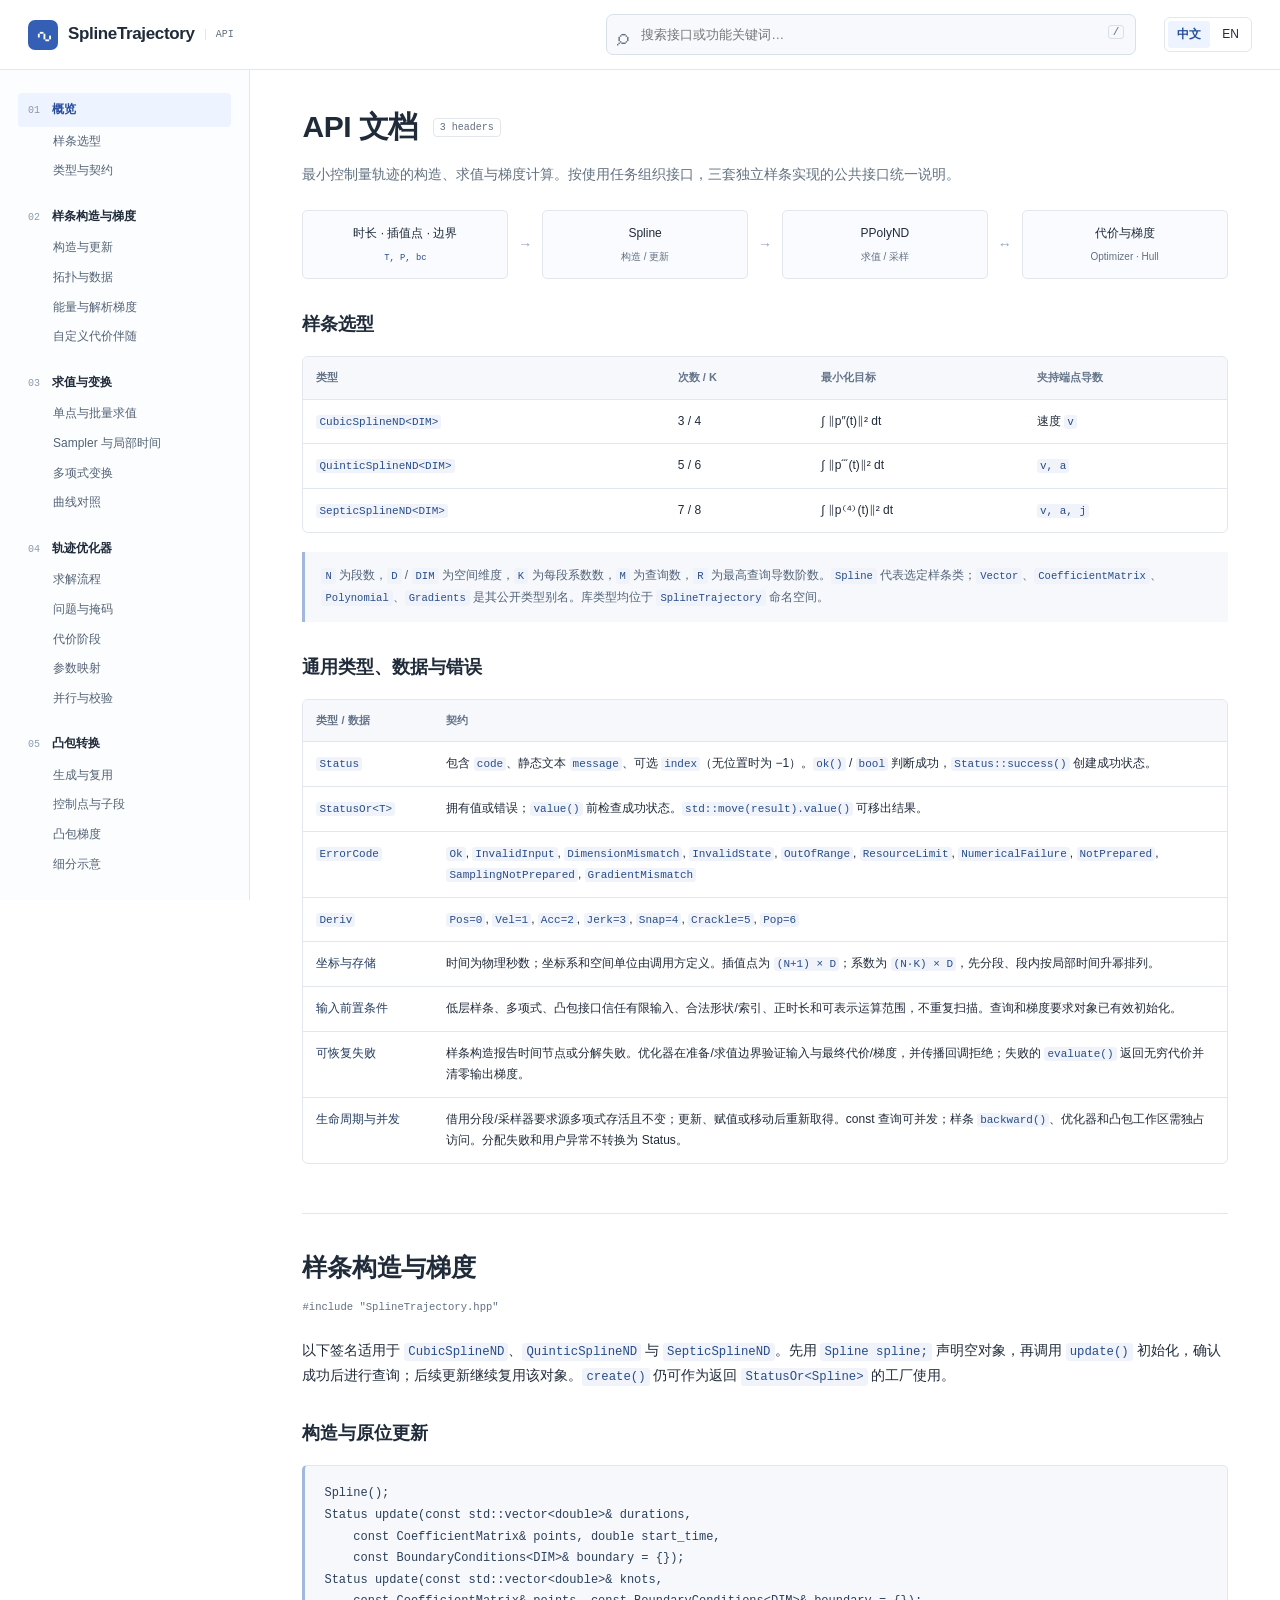
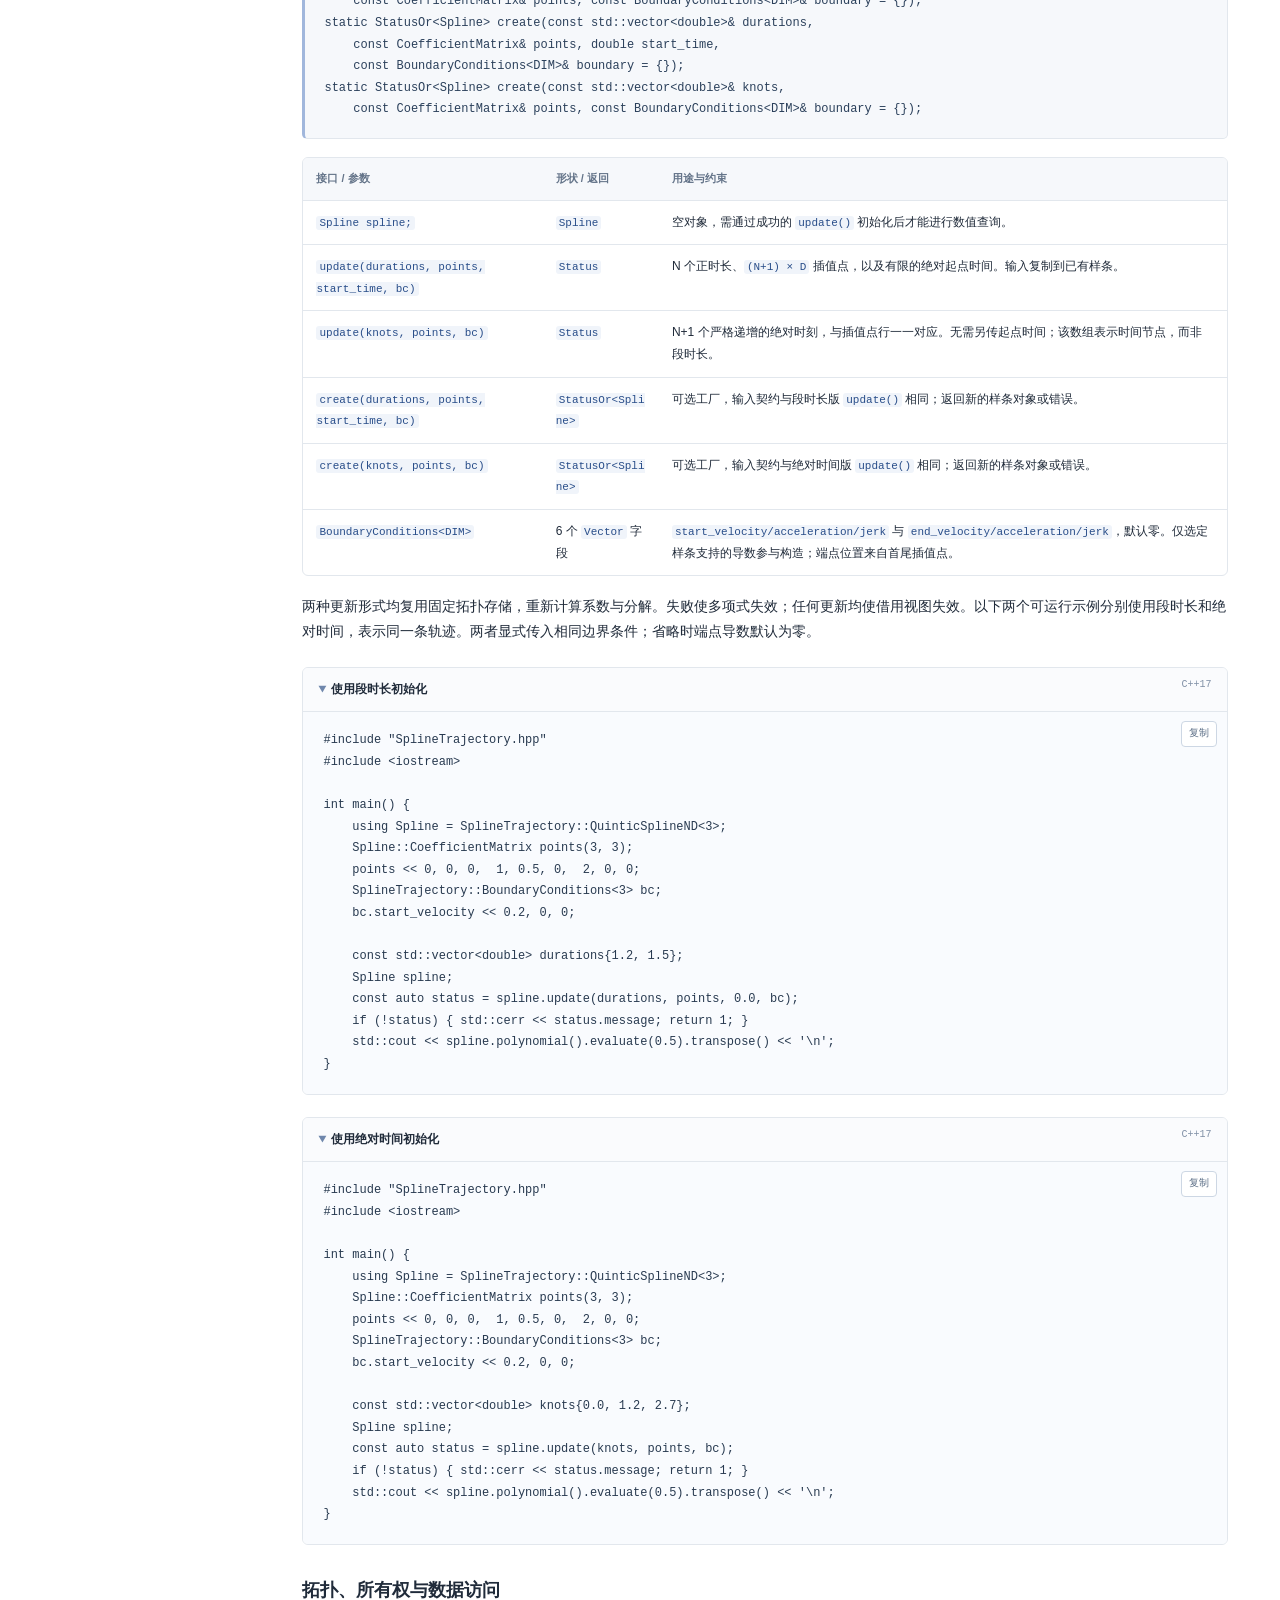
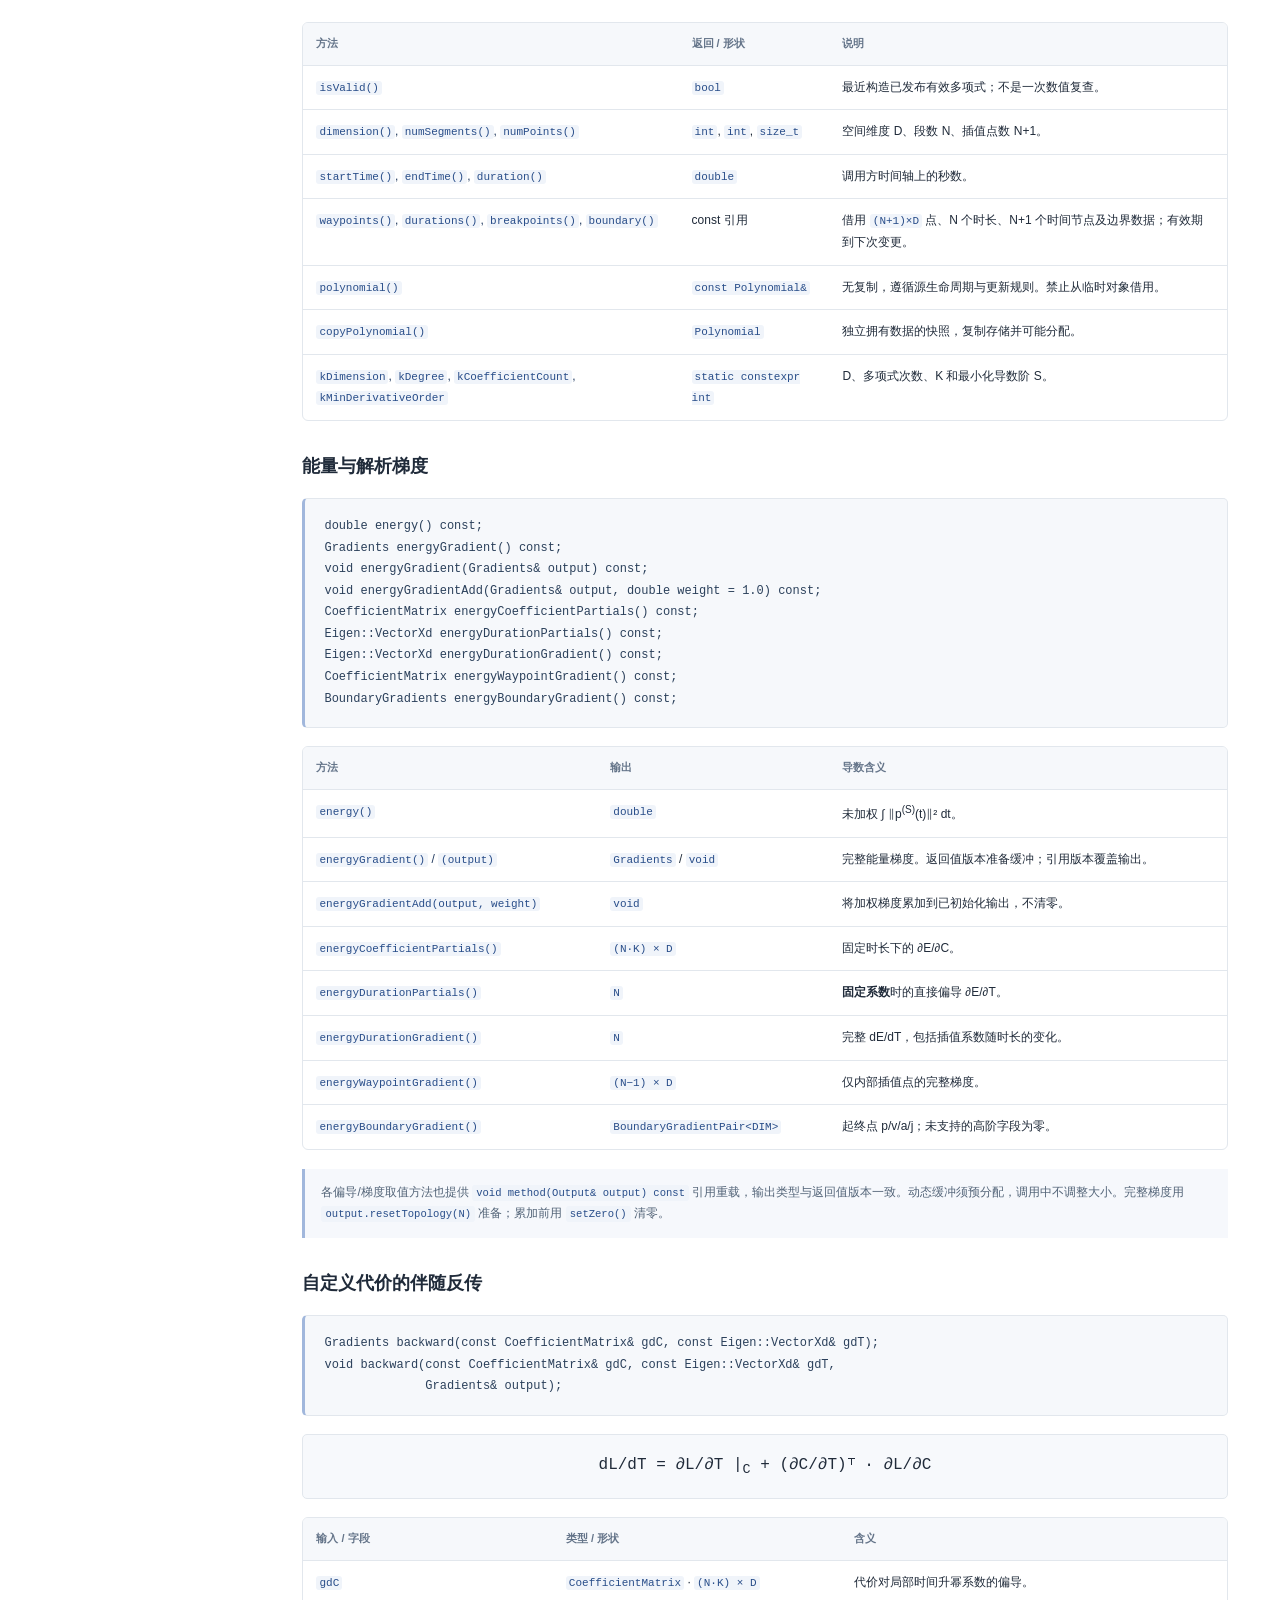
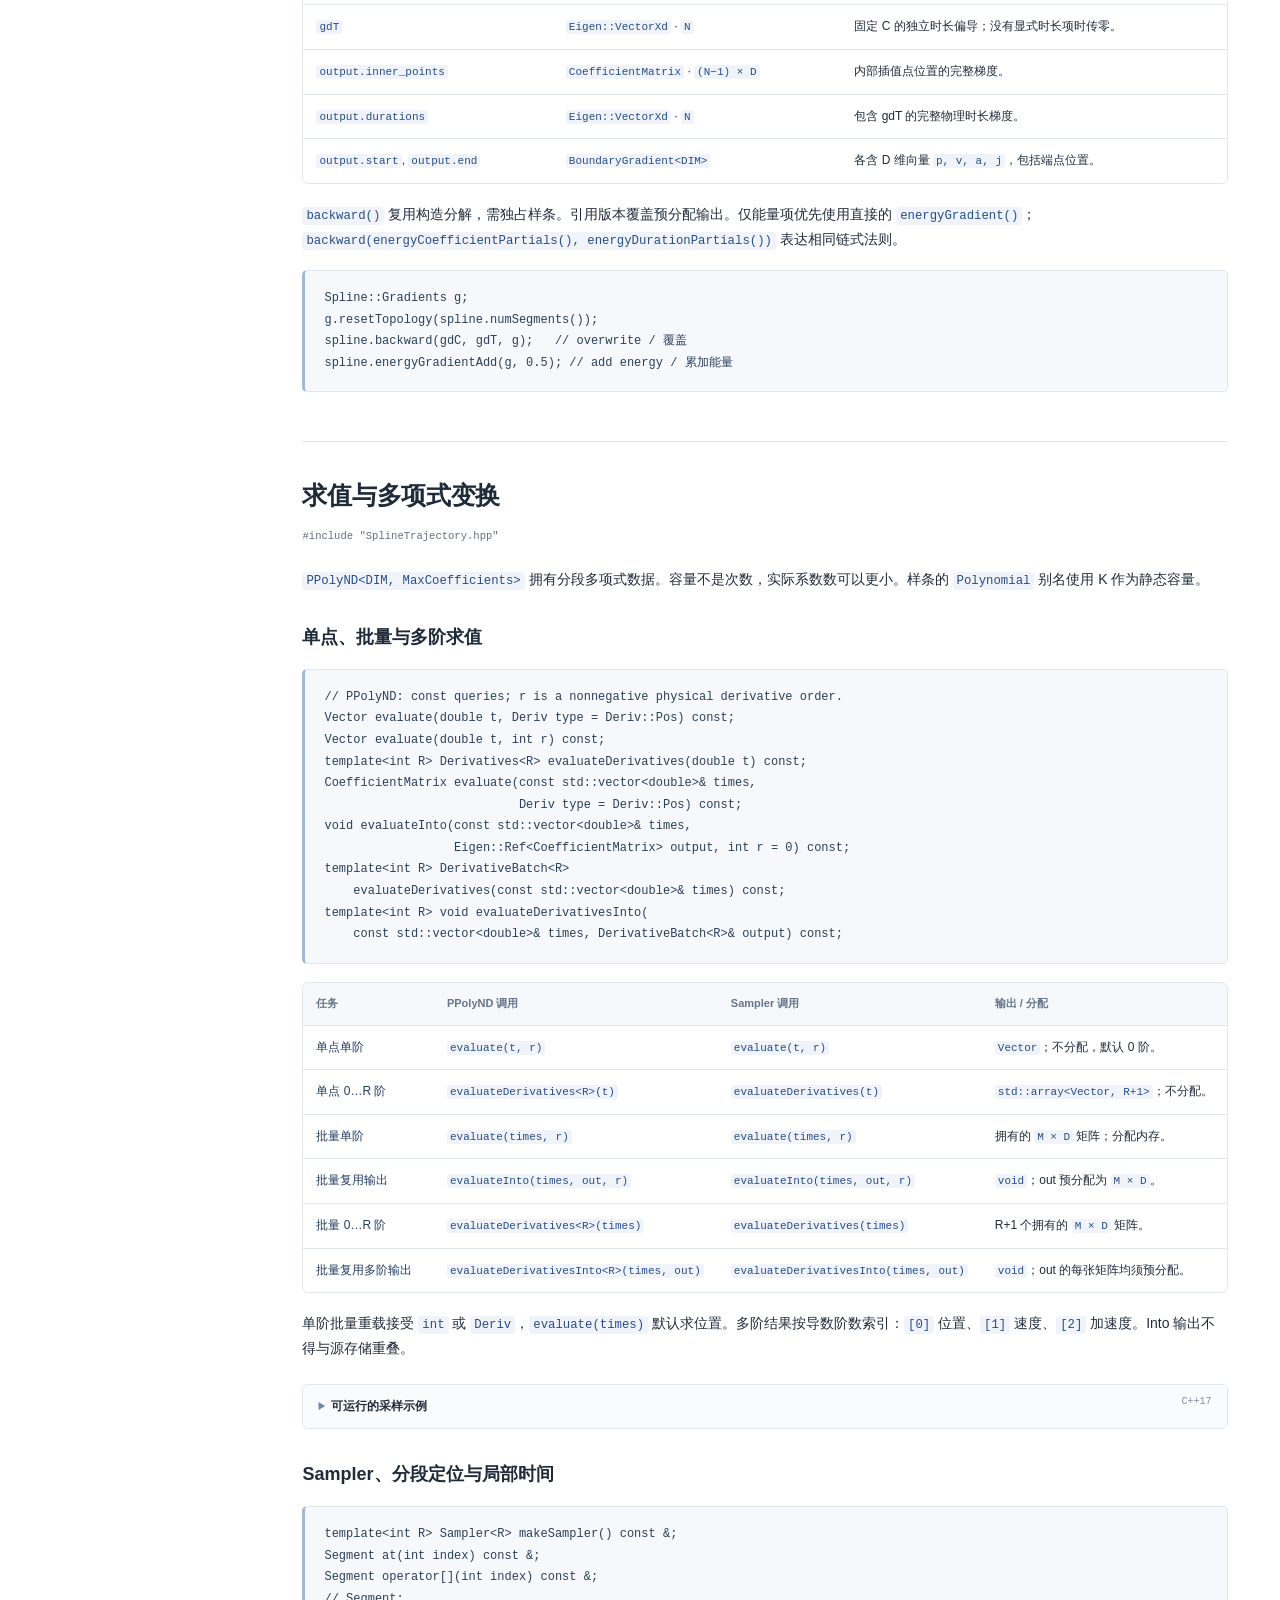
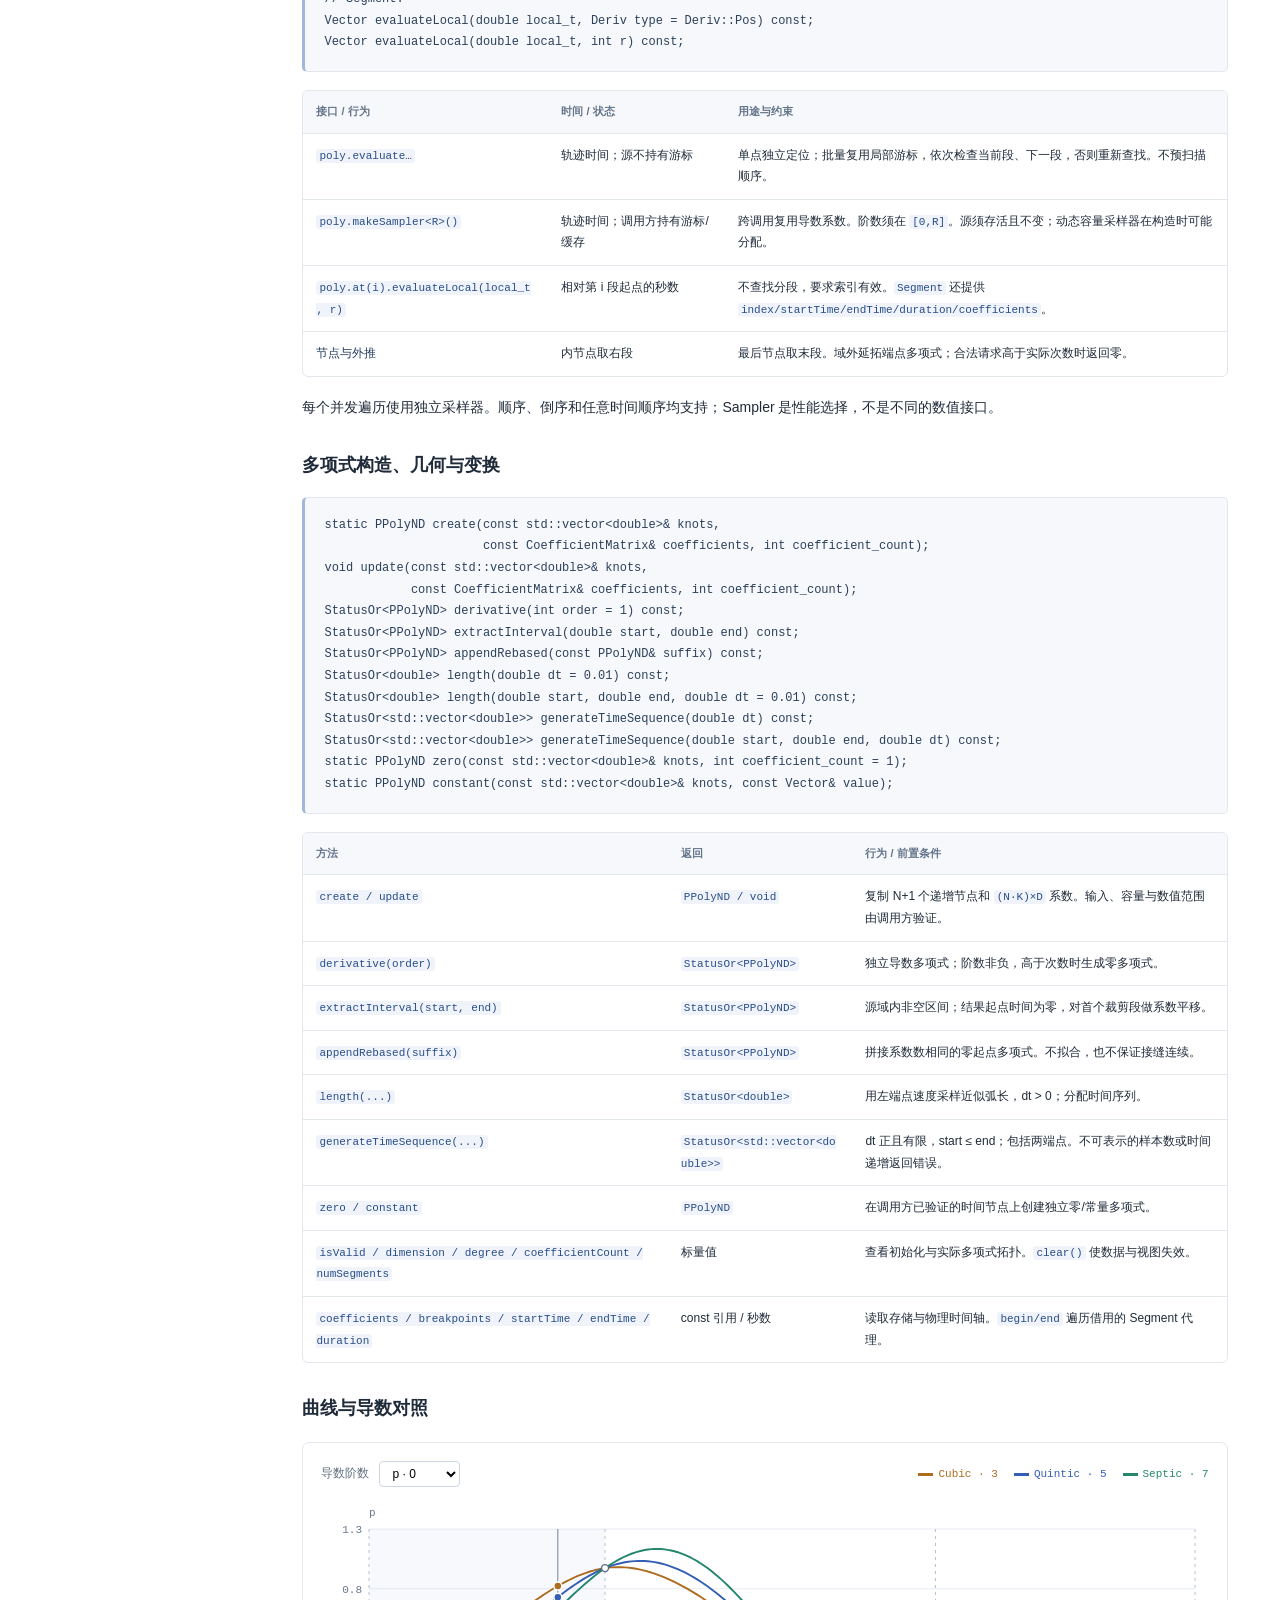
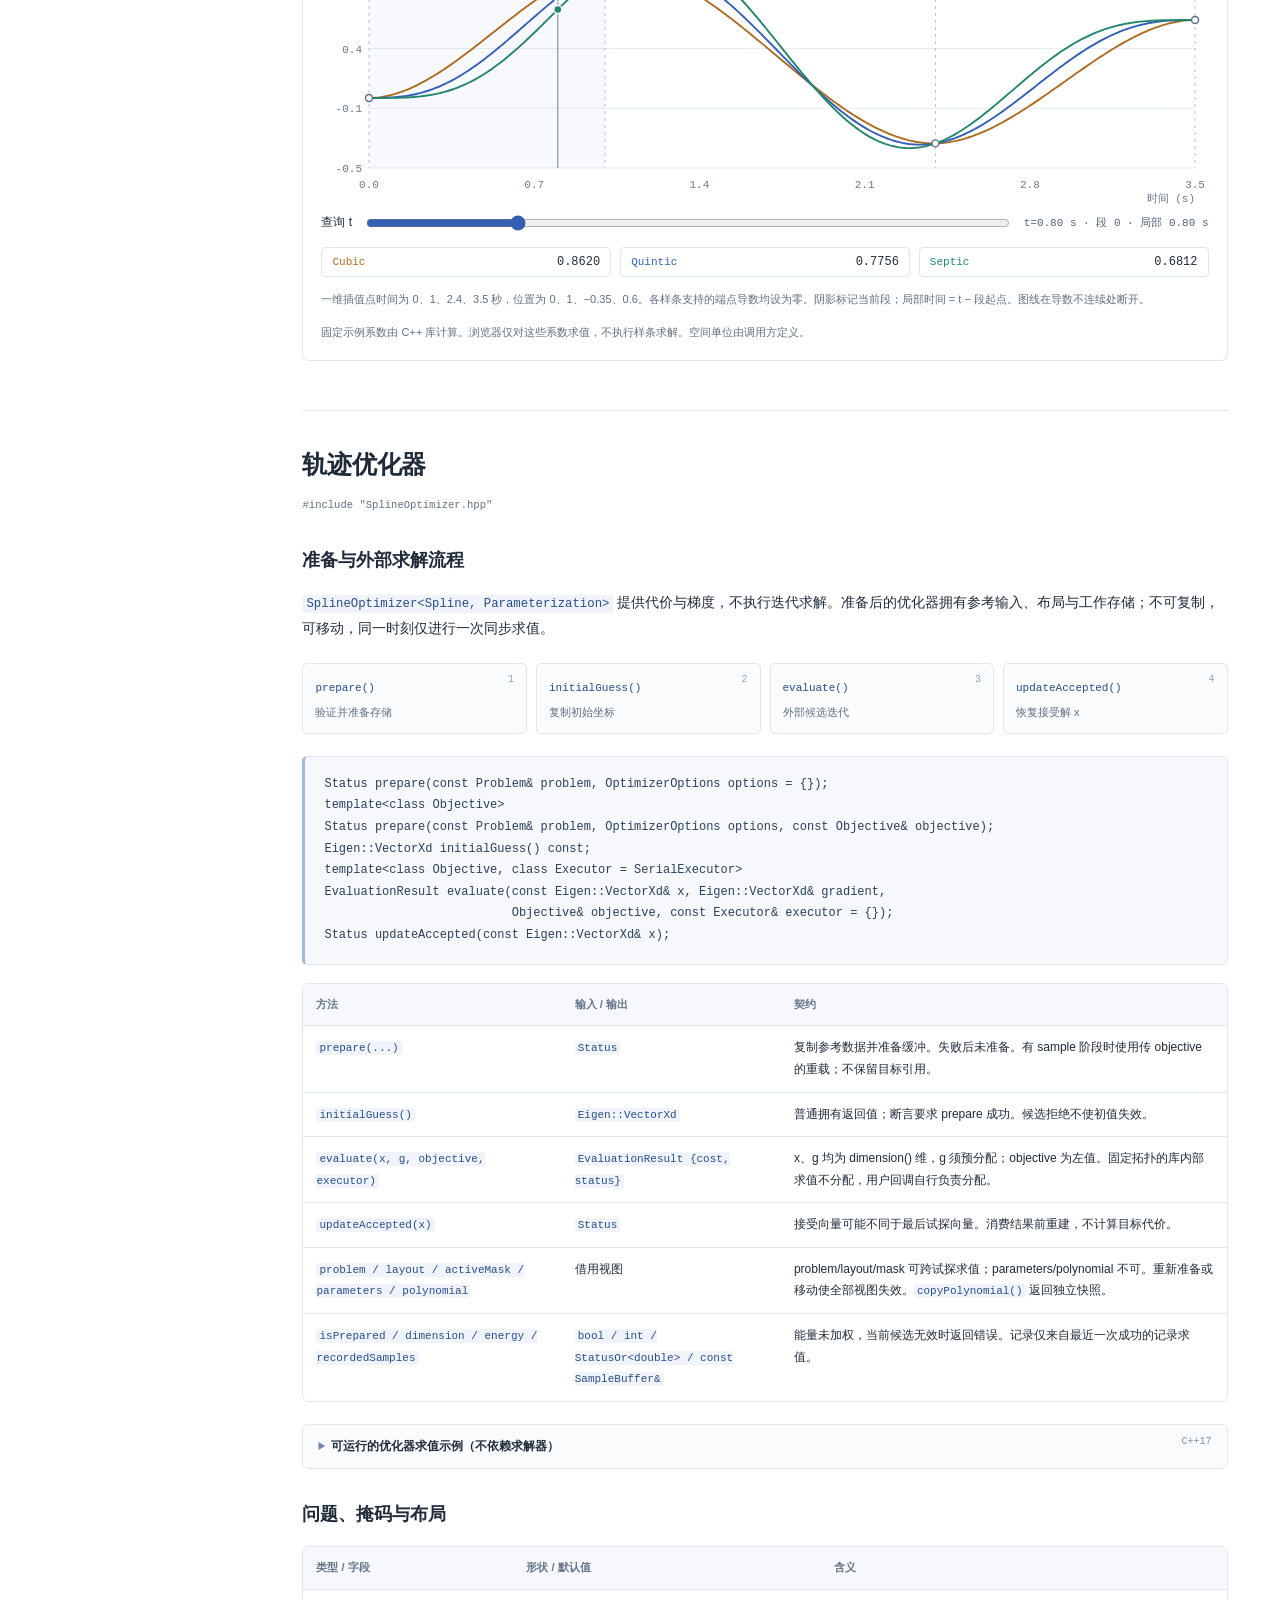
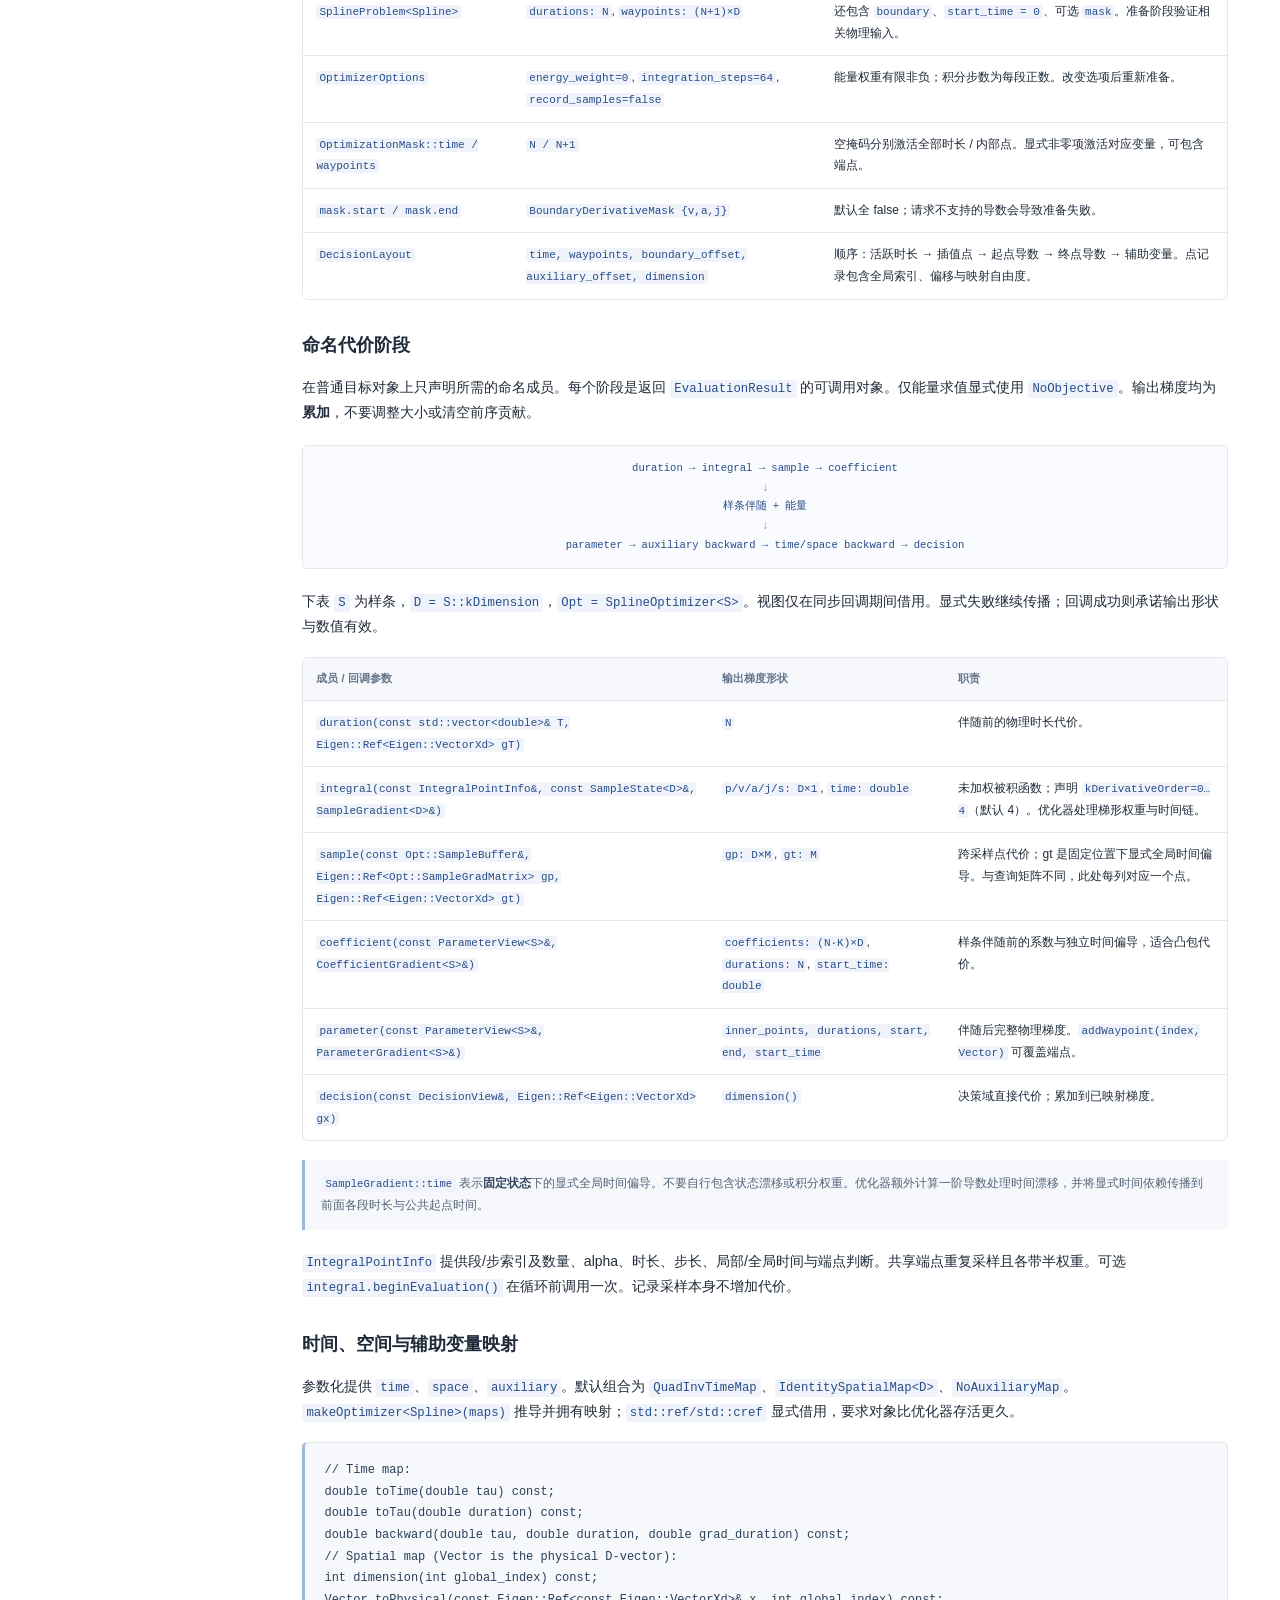
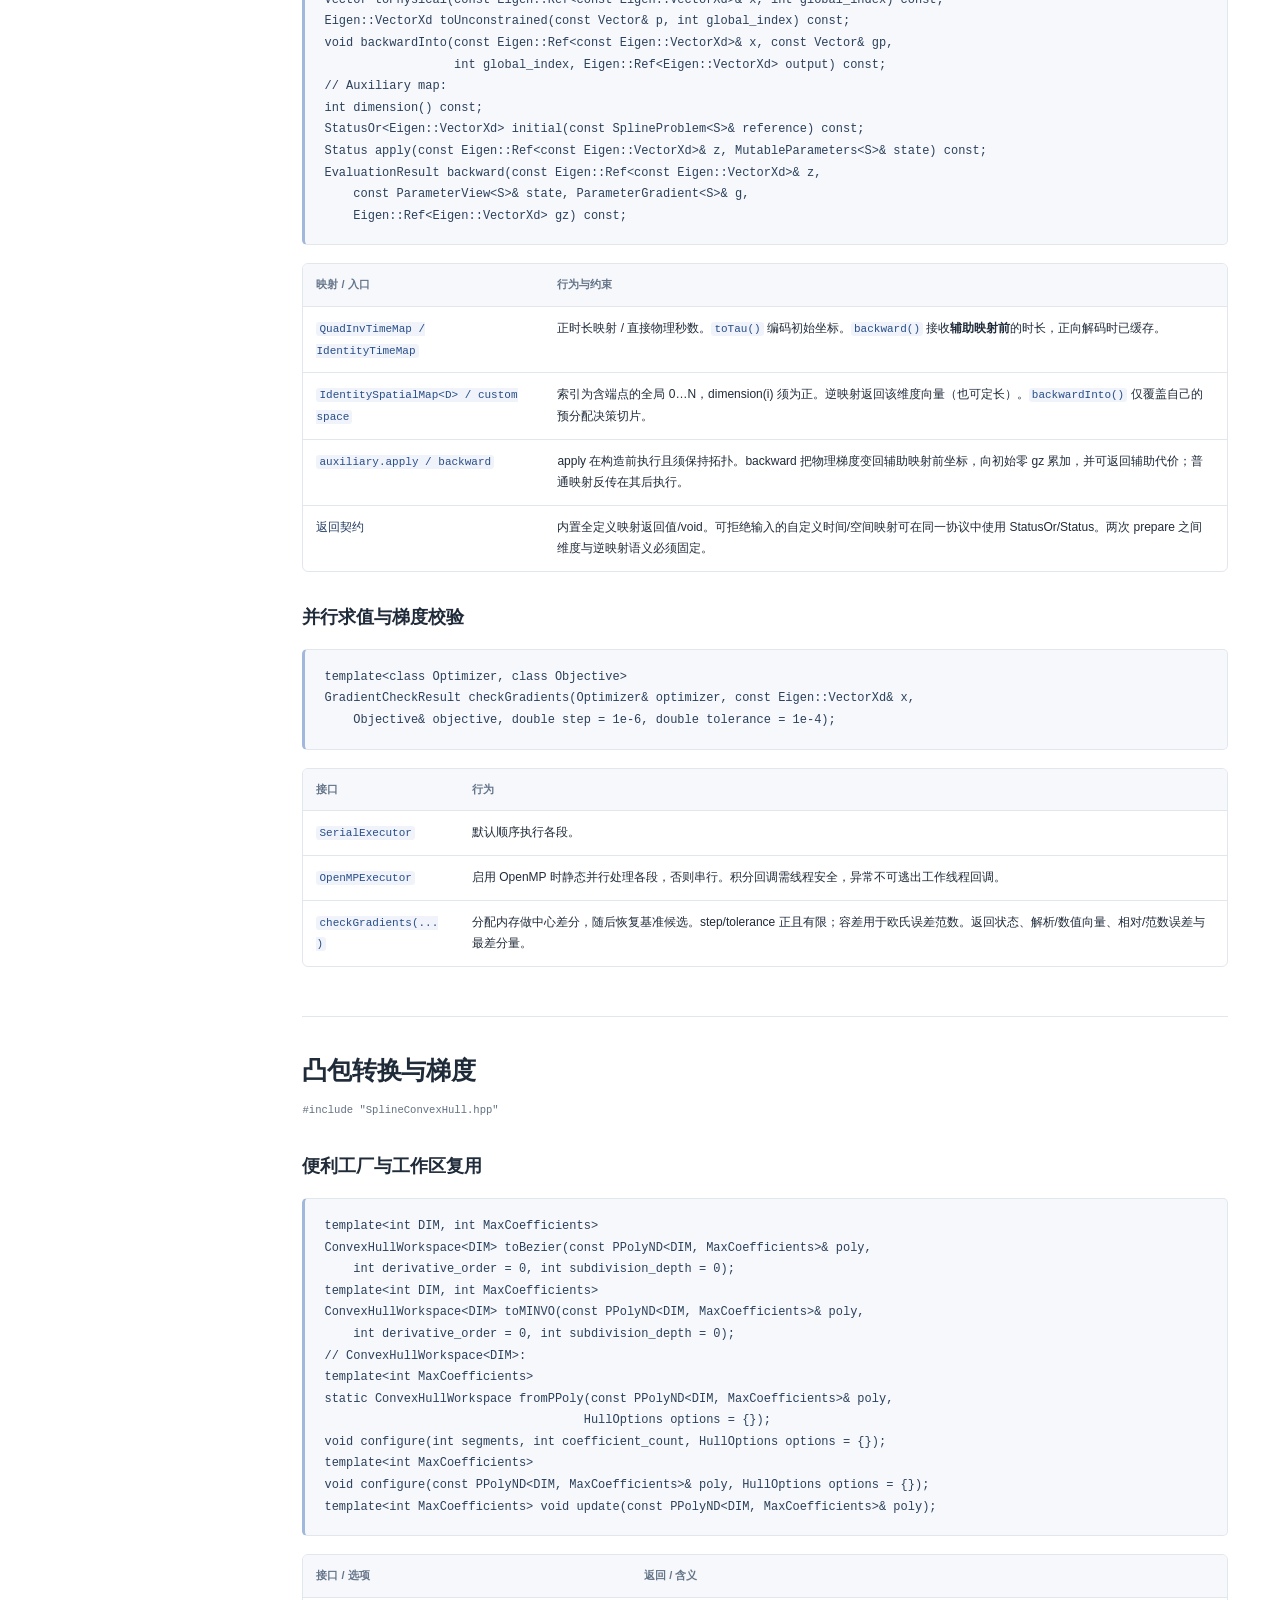
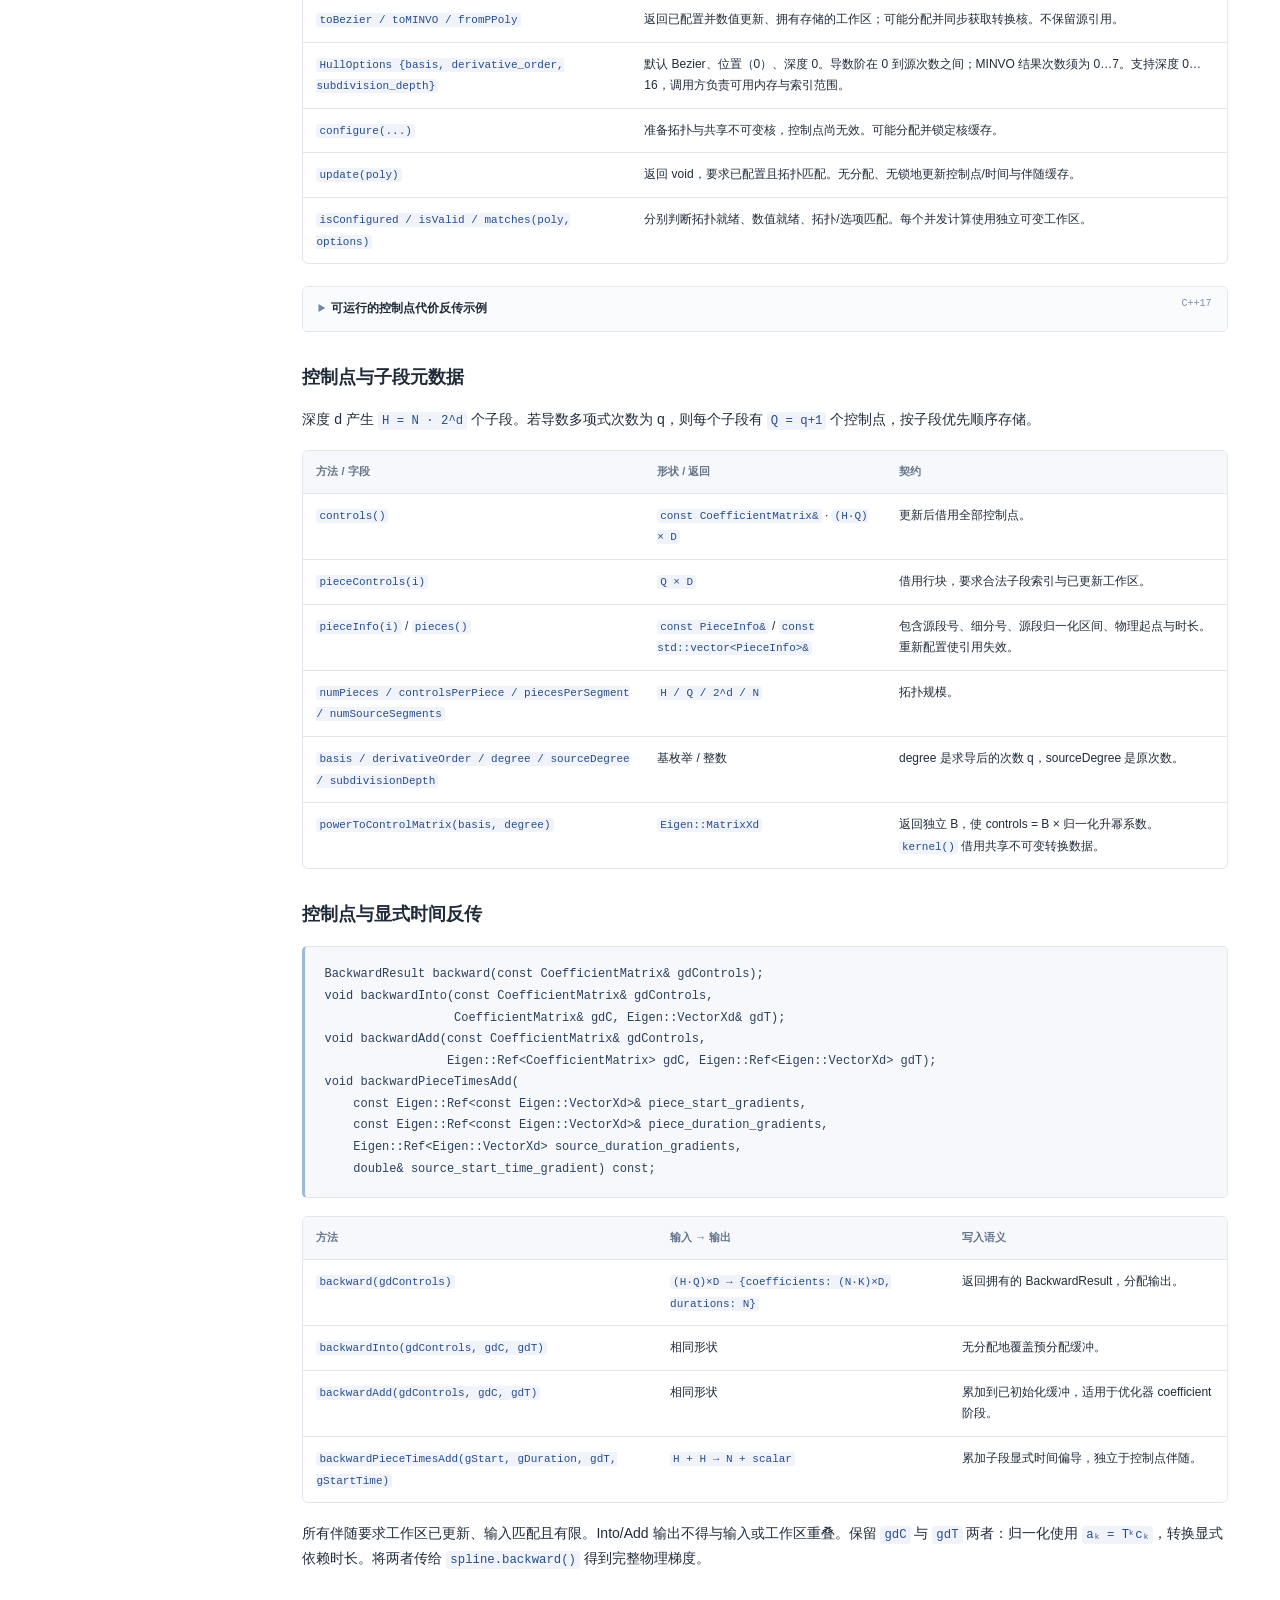
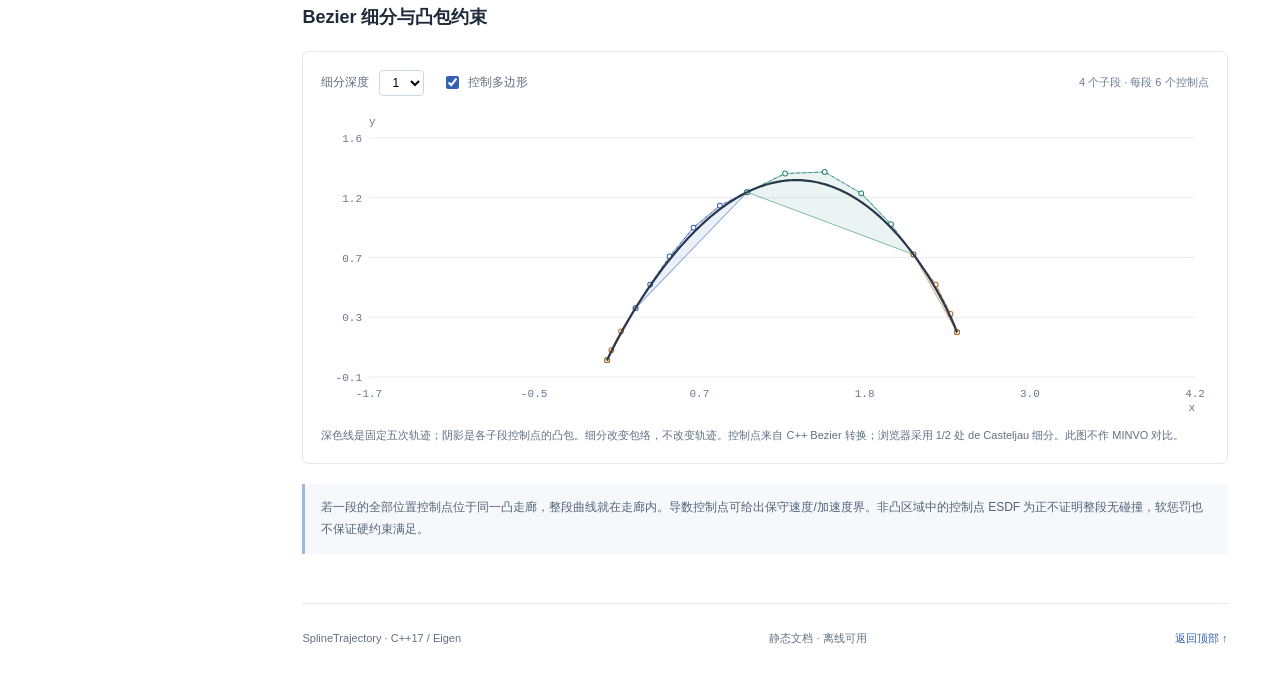
==== commit 41380614: "refactor(spline)!: remove the unified spline alias Reason: Keep spline type selection explicit and m" ====
--- a/docs/api/index.html
+++ b/docs/api/index.html
@@ -69,12 +69,6 @@
 <td>∫ ‖p⁽⁴⁾(t)‖² dt</td>
 <td><span data-lang="en" lang="en"><code>v, a, j</code></span><span data-lang="zh" lang="zh-CN"><code>v, a, j</code></span></td>
 </tr>
-<tr id="spline-alias" data-search-entry>
-<td><code>MinDerivativeSplineND&lt;DIM, S&gt;</code></td>
-<td><span data-lang="en" lang="en"><code>S = 2, 3, 4</code></span><span data-lang="zh" lang="zh-CN"><code>S = 2, 3, 4</code></span></td>
-<td><span data-lang="en" lang="en">Selects cubic / quintic / septic</span><span data-lang="zh" lang="zh-CN">分别选择三次 / 五次 / 七次</span></td>
-<td><span data-lang="en" lang="en">Same as the selected class</span><span data-lang="zh" lang="zh-CN">与选定类一致</span></td>
-</tr>
 </tbody></table></div>
 <p class="notation"><span data-lang="en" lang="en"><code>N</code> = segments, <code>D</code> / <code>DIM</code> = spatial dimension, <code>K</code> = coefficients per segment, <code>M</code> = query count, <code>R</code> = highest requested derivative. <code>Spline</code> means the selected solver. <code>Vector</code>, <code>CoefficientMatrix</code>, <code>Polynomial</code> and <code>Gradients</code> are its public aliases. All library names are in <code>SplineTrajectory</code>.</span><span data-lang="zh" lang="zh-CN"><code>N</code> 为段数，<code>D</code> / <code>DIM</code> 为空间维度，<code>K</code> 为每段系数数，<code>M</code> 为查询数，<code>R</code> 为最高查询导数阶数。<code>Spline</code> 代表选定样条类；<code>Vector</code>、<code>CoefficientMatrix</code>、<code>Polynomial</code>、<code>Gradients</code> 是其公开类型别名。库类型均位于 <code>SplineTrajectory</code> 命名空间。</span></p>
 </article>
@@ -119,34 +113,45 @@
 <section id="splines" class="module">
 <h2 id="splines-title"><span data-lang="en" lang="en">Spline construction & gradients</span><span data-lang="zh" lang="zh-CN">样条构造与梯度</span><a class="anchor" href="#splines-title" aria-label="Permalink / 固定链接">#</a></h2>
 <p class="header-ref"><code>#include "SplineTrajectory.hpp"</code></p>
-<p><span data-lang="en" lang="en">The following signatures apply to <code>CubicSplineND</code>, <code>QuinticSplineND</code> and <code>SepticSplineND</code>. Constructors create empty objects; use <code>create()</code> or a successful <code>update()</code> before numerical queries.</span><span data-lang="zh" lang="zh-CN">以下签名适用于 <code>CubicSplineND</code>、<code>QuinticSplineND</code> 与 <code>SepticSplineND</code>。默认构造得到空对象；数值查询前使用 <code>create()</code> 或成功的 <code>update()</code>。</span></p>
+<p><span data-lang="en" lang="en">The following signatures apply to <code>CubicSplineND</code>, <code>QuinticSplineND</code> and <code>SepticSplineND</code>. Declare an empty <code>Spline spline;</code>, then initialize it with <code>update()</code> and check success before querying. Subsequent updates reuse the same object. <code>create()</code> remains an optional factory returning <code>StatusOr&lt;Spline&gt;</code>.</span><span data-lang="zh" lang="zh-CN">以下签名适用于 <code>CubicSplineND</code>、<code>QuinticSplineND</code> 与 <code>SepticSplineND</code>。先用 <code>Spline spline;</code> 声明空对象，再调用 <code>update()</code> 初始化，确认成功后进行查询；后续更新继续复用该对象。<code>create()</code> 仍可作为返回 <code>StatusOr&lt;Spline&gt;</code> 的工厂使用。</span></p>
 <article class="subsection">
 <h3 id="construction"><span data-lang="en" lang="en">Construction & in-place update</span><span data-lang="zh" lang="zh-CN">构造与原位更新</span><a class="anchor" href="#construction" aria-label="Permalink / 固定链接">#</a></h3>
-<pre class="signature"><code>static StatusOr&lt;Spline&gt; create(const std::vector&lt;double&gt;&amp; durations,
-    const CoefficientMatrix&amp; points, double start_time,
-    const BoundaryConditions&lt;DIM&gt;&amp; boundary = {});
-static StatusOr&lt;Spline&gt; create(const std::vector&lt;double&gt;&amp; knots,
-    const CoefficientMatrix&amp; points, const BoundaryConditions&lt;DIM&gt;&amp; boundary = {});
+<pre class="signature"><code>Spline();
 Status update(const std::vector&lt;double&gt;&amp; durations,
     const CoefficientMatrix&amp; points, double start_time,
     const BoundaryConditions&lt;DIM&gt;&amp; boundary = {});
 Status update(const std::vector&lt;double&gt;&amp; knots,
+    const CoefficientMatrix&amp; points, const BoundaryConditions&lt;DIM&gt;&amp; boundary = {});
+static StatusOr&lt;Spline&gt; create(const std::vector&lt;double&gt;&amp; durations,
+    const CoefficientMatrix&amp; points, double start_time,
+    const BoundaryConditions&lt;DIM&gt;&amp; boundary = {});
+static StatusOr&lt;Spline&gt; create(const std::vector&lt;double&gt;&amp; knots,
     const CoefficientMatrix&amp; points, const BoundaryConditions&lt;DIM&gt;&amp; boundary = {});</code></pre>
 <div class="table-scroll"><table><thead><tr><th><span data-lang="en" lang="en">API / argument</span><span data-lang="zh" lang="zh-CN">接口 / 参数</span></th><th><span data-lang="en" lang="en">Shape / return</span><span data-lang="zh" lang="zh-CN">形状 / 返回</span></th><th><span data-lang="en" lang="en">Use & constraints</span><span data-lang="zh" lang="zh-CN">用途与约束</span></th></tr></thead><tbody>
+<tr id="spline-default" data-search-entry>
+<td><code>Spline spline;</code></td>
+<td><code>Spline</code></td>
+<td><span data-lang="en" lang="en">Empty object. Initialize with a successful <code>update()</code> before numerical queries.</span><span data-lang="zh" lang="zh-CN">空对象，需通过成功的 <code>update()</code> 初始化后才能进行数值查询。</span></td>
+</tr>
+<tr id="update" data-search-entry>
+<td><code>update(durations, points, start_time, bc)</code></td>
+<td><code>Status</code></td>
+<td><span data-lang="en" lang="en">N positive durations, <code>(N+1) × D</code> points and a finite absolute start time. Copies inputs into the existing spline.</span><span data-lang="zh" lang="zh-CN">N 个正时长、<code>(N+1) × D</code> 插值点，以及有限的绝对起点时间。输入复制到已有样条。</span></td>
+</tr>
+<tr id="update-knots" data-search-entry>
+<td><code>update(knots, points, bc)</code></td>
+<td><code>Status</code></td>
+<td><span data-lang="en" lang="en">N+1 strictly increasing absolute times, one for each waypoint row. No separate start-time argument; this vector contains knots, not durations.</span><span data-lang="zh" lang="zh-CN">N+1 个严格递增的绝对时刻，与插值点行一一对应。无需另传起点时间；该数组表示时间节点，而非段时长。</span></td>
+</tr>
 <tr id="create" data-search-entry>
 <td><code>create(durations, points, start_time, bc)</code></td>
 <td><code>StatusOr&lt;Spline&gt;</code></td>
-<td><span data-lang="en" lang="en">N positive durations, <code>(N+1) × D</code> points, finite origin. Copies inputs into the new spline.</span><span data-lang="zh" lang="zh-CN">N 个正时长、<code>(N+1) × D</code> 插值点、有限起点时间。输入复制到新样条。</span></td>
+<td><span data-lang="en" lang="en">Optional factory with the same duration-input contract as <code>update()</code>; returns a new owning spline or an error.</span><span data-lang="zh" lang="zh-CN">可选工厂，输入契约与段时长版 <code>update()</code> 相同；返回新的样条对象或错误。</span></td>
 </tr>
 <tr id="create-knots" data-search-entry>
 <td><code>create(knots, points, bc)</code></td>
 <td><code>StatusOr&lt;Spline&gt;</code></td>
-<td><span data-lang="en" lang="en">N+1 strictly increasing absolute times and waypoint rows. Do not pass durations to this overload.</span><span data-lang="zh" lang="zh-CN">N+1 个严格递增的绝对时间与插值点行。此重载不能传入段时长。</span></td>
-</tr>
-<tr id="update" data-search-entry>
-<td><code>update(...)</code></td>
-<td><code>Status</code></td>
-<td><span data-lang="en" lang="en">Reuses fixed-topology storage; recomputes coefficients/factors. Failure invalidates the polynomial. Any update invalidates borrowed views.</span><span data-lang="zh" lang="zh-CN">复用固定拓扑存储，重新计算系数/分解。失败使多项式失效；任何更新均使借用视图失效。</span></td>
+<td><span data-lang="en" lang="en">Optional factory with the same absolute-time contract as <code>update()</code>; returns a new owning spline or an error.</span><span data-lang="zh" lang="zh-CN">可选工厂，输入契约与绝对时间版 <code>update()</code> 相同；返回新的样条对象或错误。</span></td>
 </tr>
 <tr id="boundary-conditions" data-search-entry>
 <td><code>BoundaryConditions&lt;DIM&gt;</code></td>
@@ -154,7 +159,8 @@
 <td><span data-lang="en" lang="en"><code>start_velocity/acceleration/jerk</code>, <code>end_velocity/acceleration/jerk</code>; zero by default. Only derivatives supported by the chosen spline participate. Endpoint positions are the first/last waypoints.</span><span data-lang="zh" lang="zh-CN"><code>start_velocity/acceleration/jerk</code> 与 <code>end_velocity/acceleration/jerk</code>，默认零。仅选定样条支持的导数参与构造；端点位置来自首尾插值点。</span></td>
 </tr>
 </tbody></table></div>
-<details class="example" open><summary><span data-lang="en" lang="en">Runnable construction example</span><span data-lang="zh" lang="zh-CN">可运行的构造示例</span><span class="example-tag">C++17</span></summary><pre class="example-code" data-example="construction"><code>#include &quot;SplineTrajectory.hpp&quot;
+<p><span data-lang="en" lang="en">Both update forms reuse fixed-topology storage and recompute coefficients/factors. Failure invalidates the polynomial; any update invalidates borrowed views. The two runnable examples below describe the same trajectory using durations or absolute times. Both explicitly supply the same boundary conditions; omitting them uses zero endpoint derivatives.</span><span data-lang="zh" lang="zh-CN">两种更新形式均复用固定拓扑存储，重新计算系数与分解。失败使多项式失效；任何更新均使借用视图失效。以下两个可运行示例分别使用段时长和绝对时间，表示同一条轨迹。两者显式传入相同边界条件；省略时端点导数默认为零。</span></p>
+<details class="example" open><summary><span data-lang="en" lang="en">Initialize from segment durations</span><span data-lang="zh" lang="zh-CN">使用段时长初始化</span><span class="example-tag">C++17</span></summary><pre class="example-code" data-example="construction"><code>#include &quot;SplineTrajectory.hpp&quot;
 #include &lt;iostream&gt;
 
 int main() {
@@ -164,10 +170,26 @@
     SplineTrajectory::BoundaryConditions&lt;3&gt; bc;
     bc.start_velocity &lt;&lt; 0.2, 0, 0;
 
-    auto result = Spline::create({1.2, 1.5}, points, 0.0, bc);
-    if (!result) { std::cerr &lt;&lt; result.status().message; return 1; }
-    auto spline = std::move(result).value();
-    auto status = spline.update({1.3, 1.4}, points, 0.0, bc);
+    const std::vector&lt;double&gt; durations{1.2, 1.5};
+    Spline spline;
+    const auto status = spline.update(durations, points, 0.0, bc);
+    if (!status) { std::cerr &lt;&lt; status.message; return 1; }
+    std::cout &lt;&lt; spline.polynomial().evaluate(0.5).transpose() &lt;&lt; &#x27;\n&#x27;;
+}
+</code></pre></details>
+<details class="example" open><summary><span data-lang="en" lang="en">Initialize from absolute times</span><span data-lang="zh" lang="zh-CN">使用绝对时间初始化</span><span class="example-tag">C++17</span></summary><pre class="example-code" data-example="construction-knots"><code>#include &quot;SplineTrajectory.hpp&quot;
+#include &lt;iostream&gt;
+
+int main() {
+    using Spline = SplineTrajectory::QuinticSplineND&lt;3&gt;;
+    Spline::CoefficientMatrix points(3, 3);
+    points &lt;&lt; 0, 0, 0,  1, 0.5, 0,  2, 0, 0;
+    SplineTrajectory::BoundaryConditions&lt;3&gt; bc;
+    bc.start_velocity &lt;&lt; 0.2, 0, 0;
+
+    const std::vector&lt;double&gt; knots{0.0, 1.2, 2.7};
+    Spline spline;
+    const auto status = spline.update(knots, points, bc);
     if (!status) { std::cerr &lt;&lt; status.message; return 1; }
     std::cout &lt;&lt; spline.polynomial().evaluate(0.5).transpose() &lt;&lt; &#x27;\n&#x27;;
 }
@@ -372,9 +394,8 @@
     using Spline = SplineTrajectory::QuinticSplineND&lt;3&gt;;
     Spline::CoefficientMatrix points(3, 3);
     points &lt;&lt; 0, 0, 0,  1, 0.5, 0,  2, 0, 0;
-    auto result = Spline::create({1.2, 1.5}, points, 0.0);
-    if (!result) return 1;
-    auto spline = std::move(result).value();
+    Spline spline;
+    if (const auto status = spline.update({1.2, 1.5}, points, 0.0); !status) return 1;
     const auto &amp;poly = spline.polynomial();
     const std::vector&lt;double&gt; times{0.0, 0.5, 1.2, 2.7};
 
@@ -746,9 +767,8 @@
     using Spline = SplineTrajectory::QuinticSplineND&lt;3&gt;;
     Spline::CoefficientMatrix points(3, 3);
     points &lt;&lt; 0, 0, 0,  1, 0.5, 0,  2, 0, 0;
-    auto result = Spline::create({1.2, 1.5}, points, 0.0);
-    if (!result) return 1;
-    auto spline = std::move(result).value();
+    Spline spline;
+    if (const auto status = spline.update({1.2, 1.5}, points, 0.0); !status) return 1;
     SplineTrajectory::ConvexHullWorkspace&lt;3&gt; hull;
     hull.configure(spline.polynomial(), {SplineTrajectory::ConvexHullBasis::Bezier, 0, 1});
     hull.update(spline.polynomial());
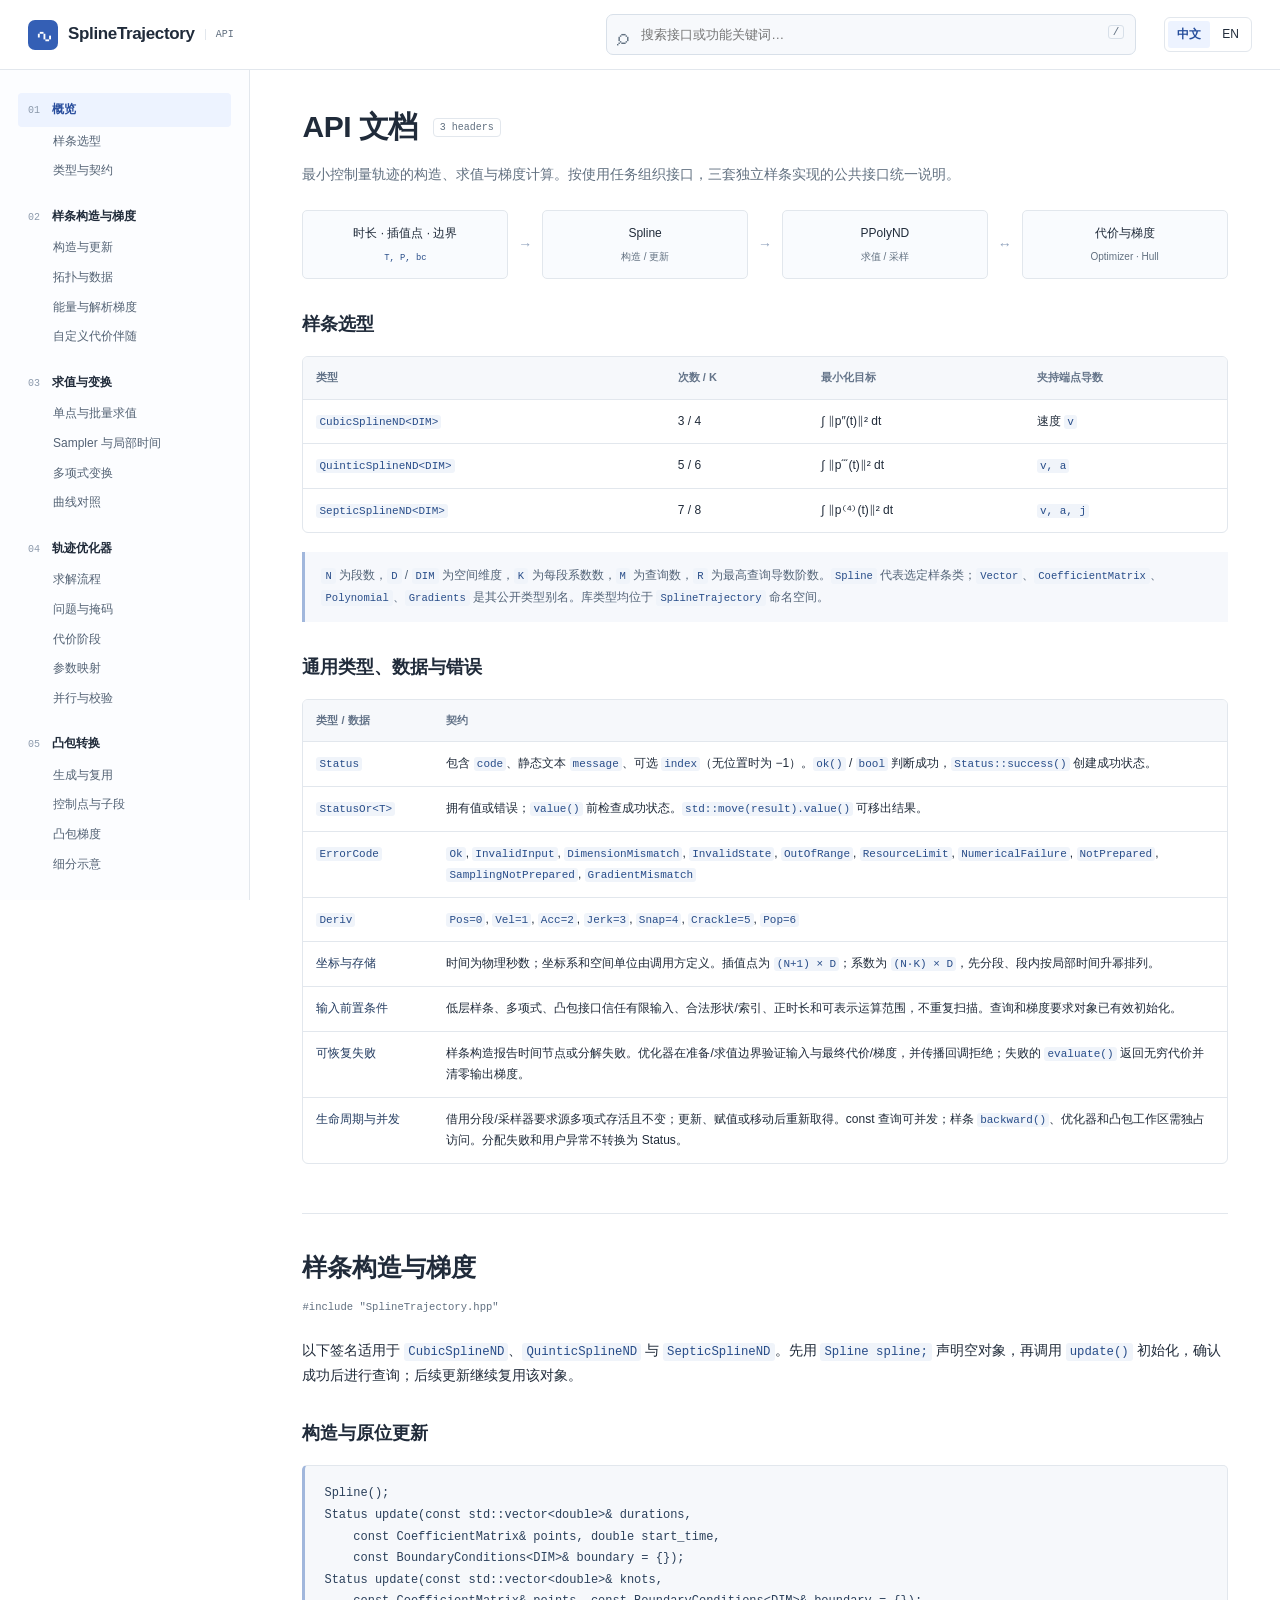
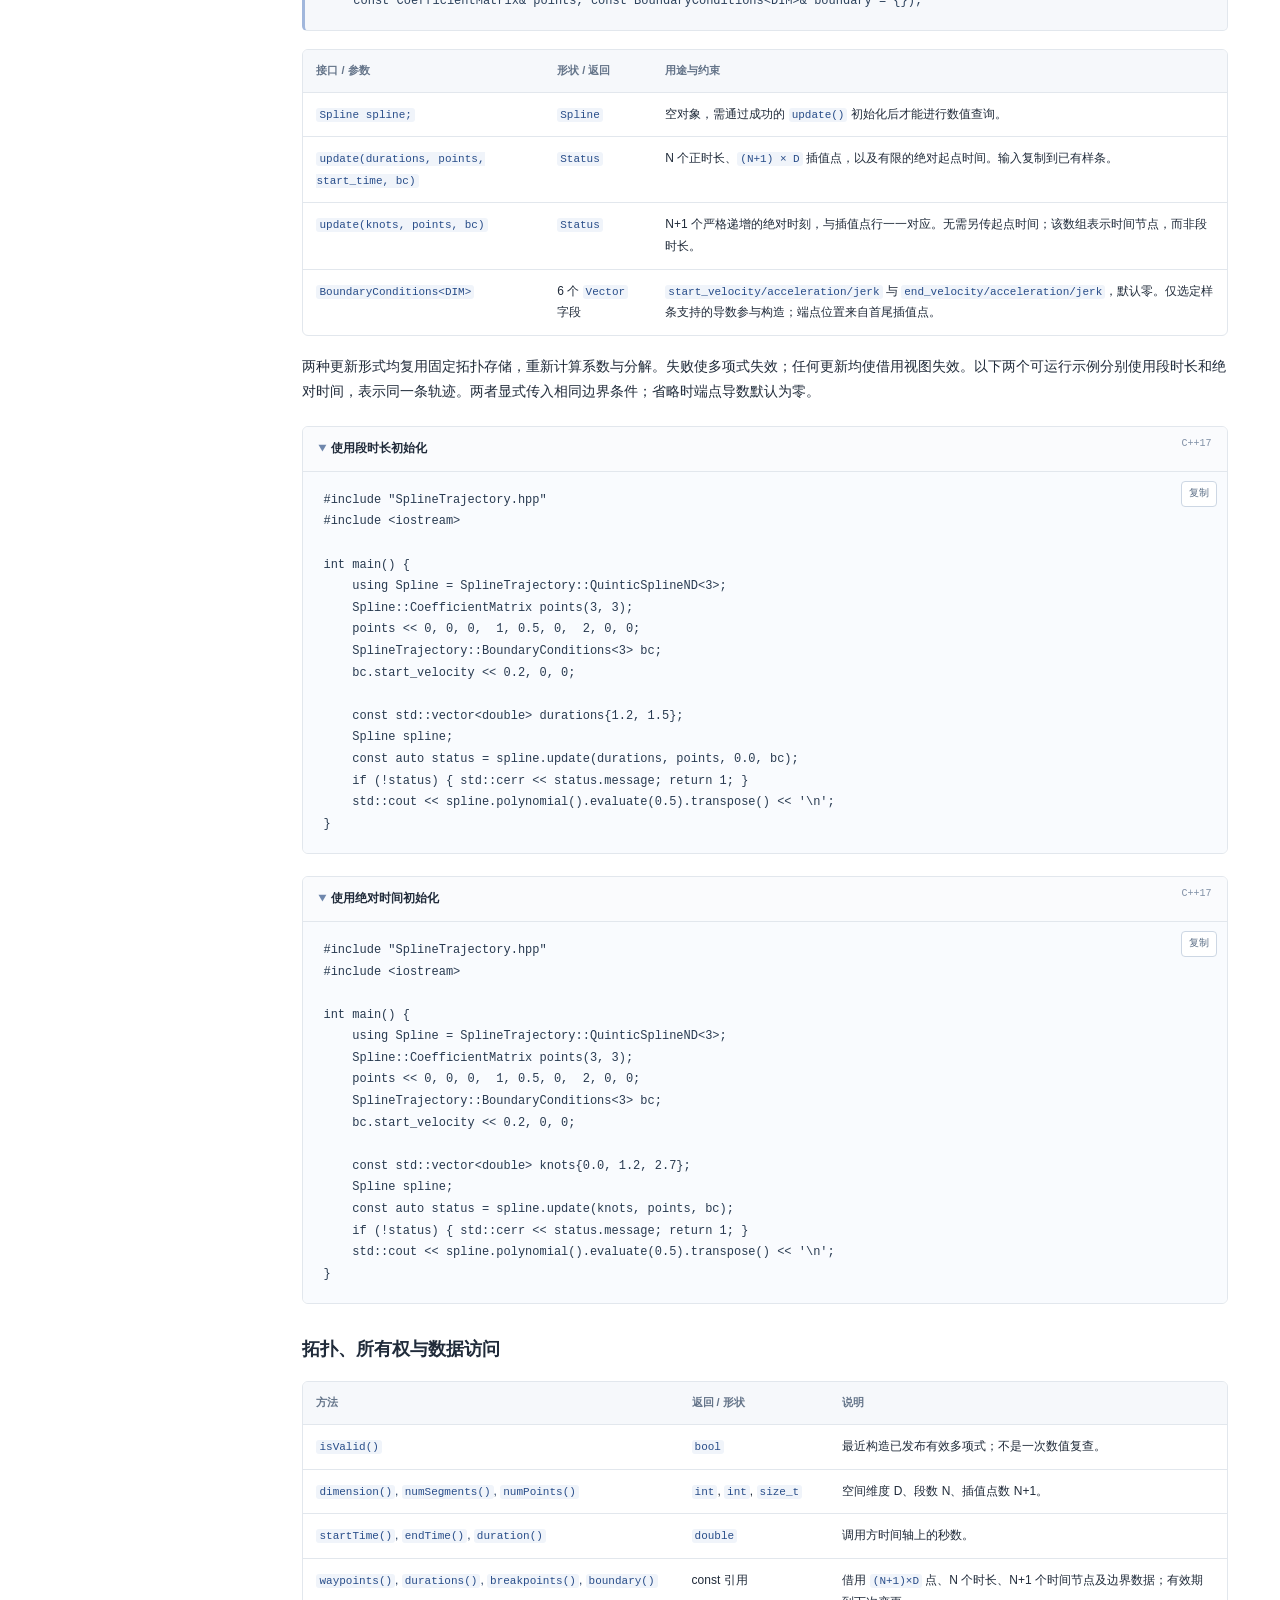
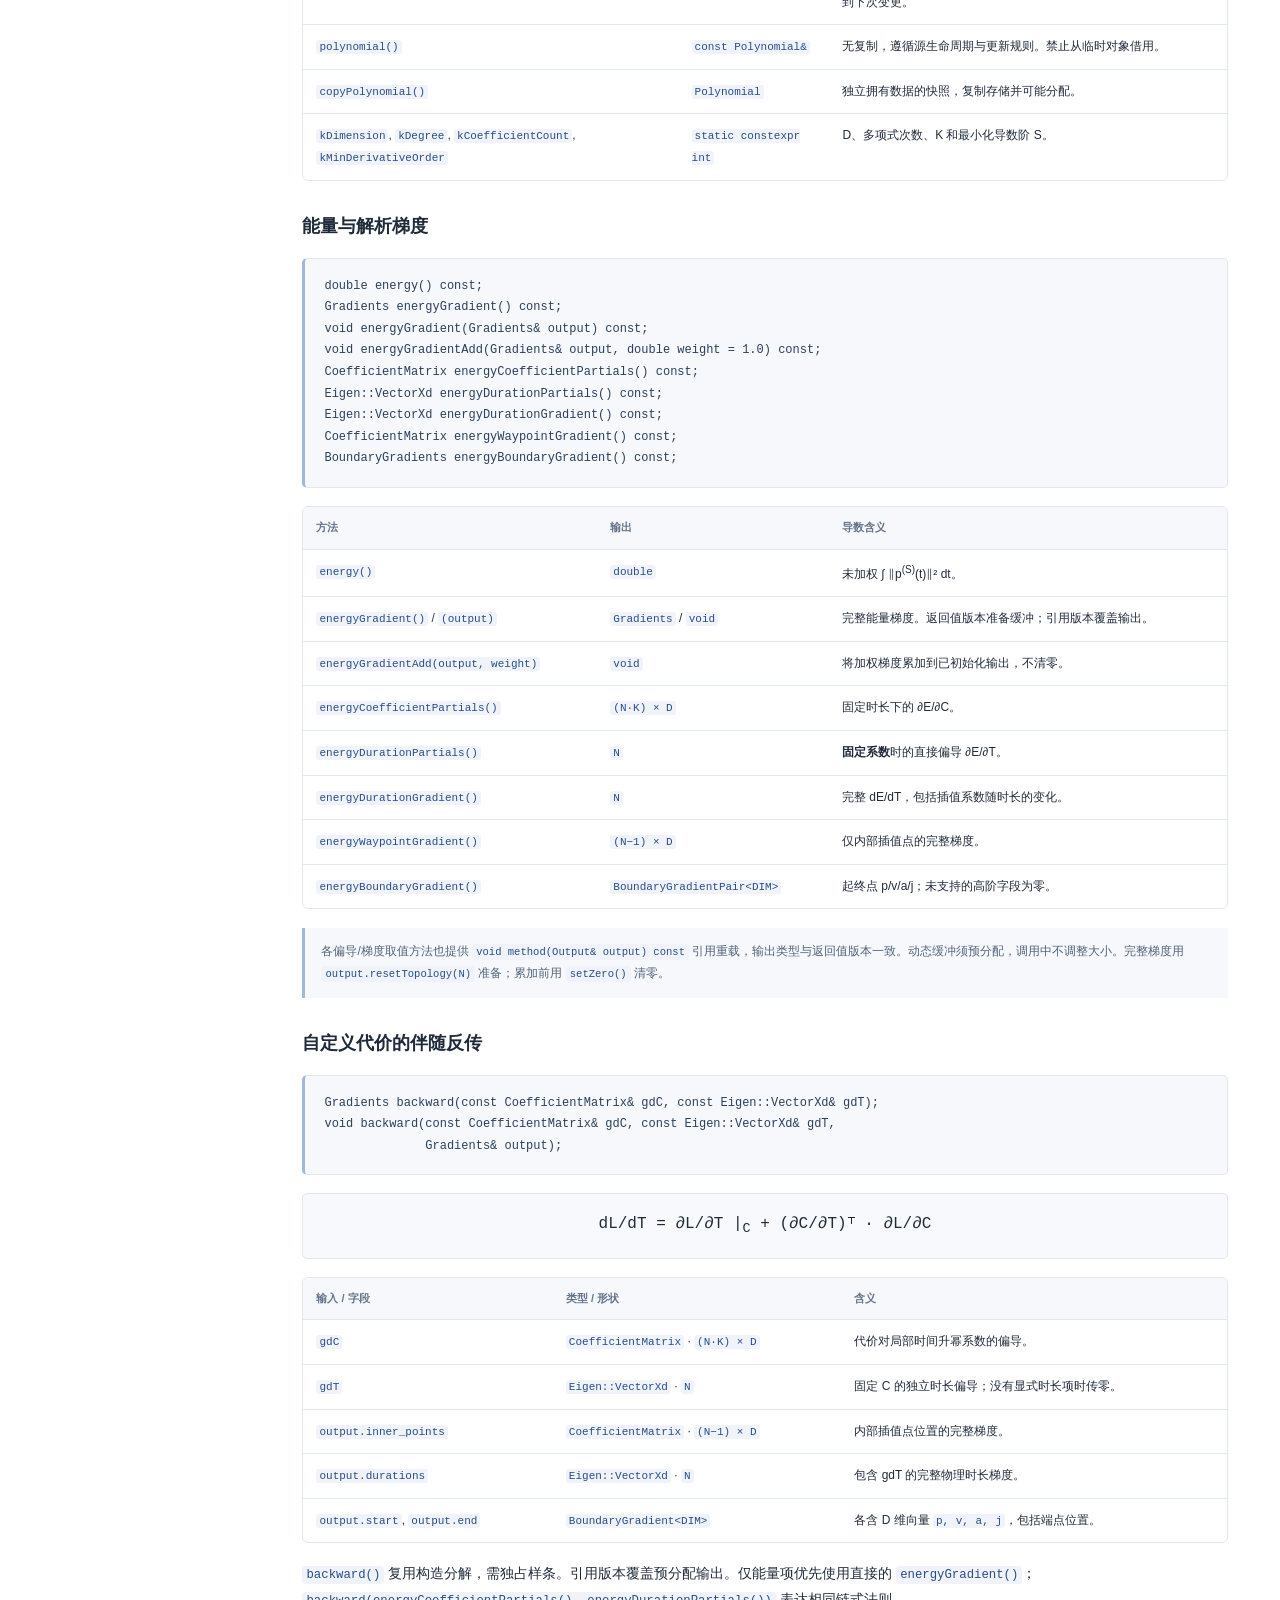
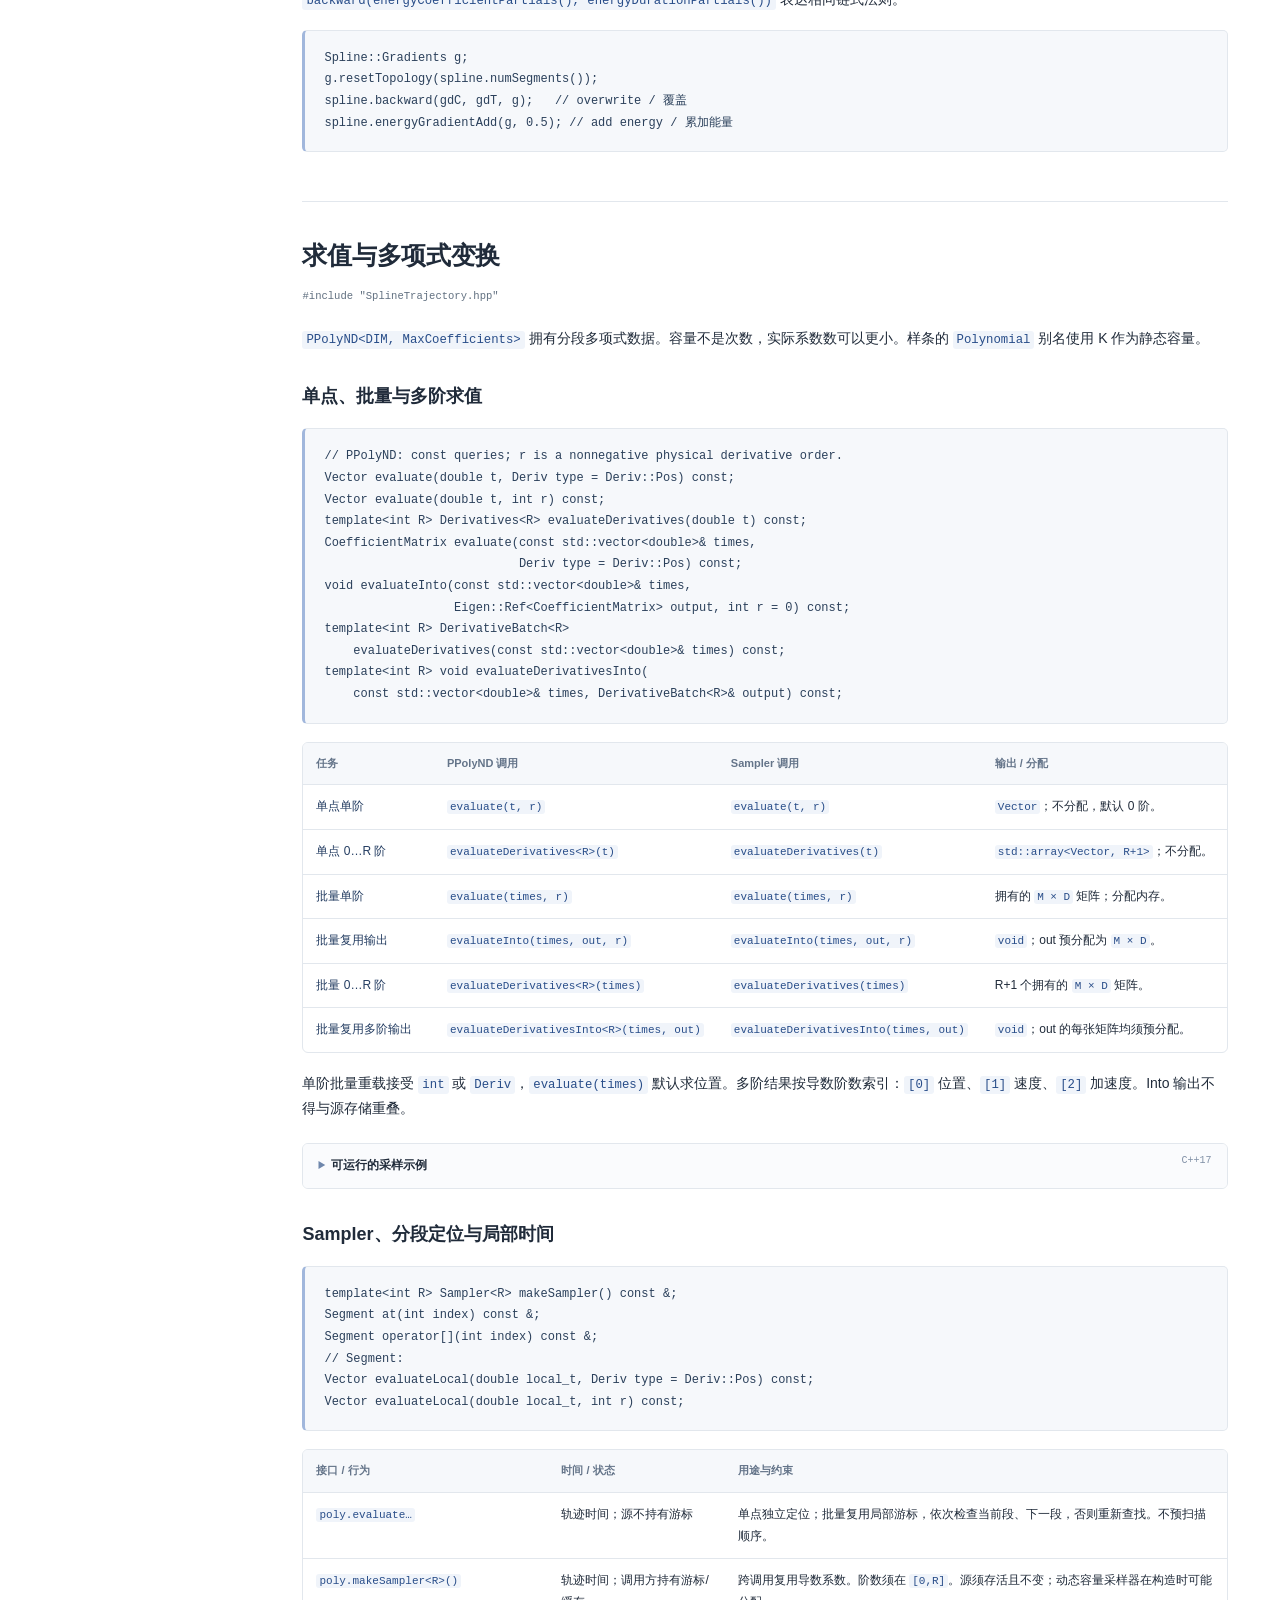
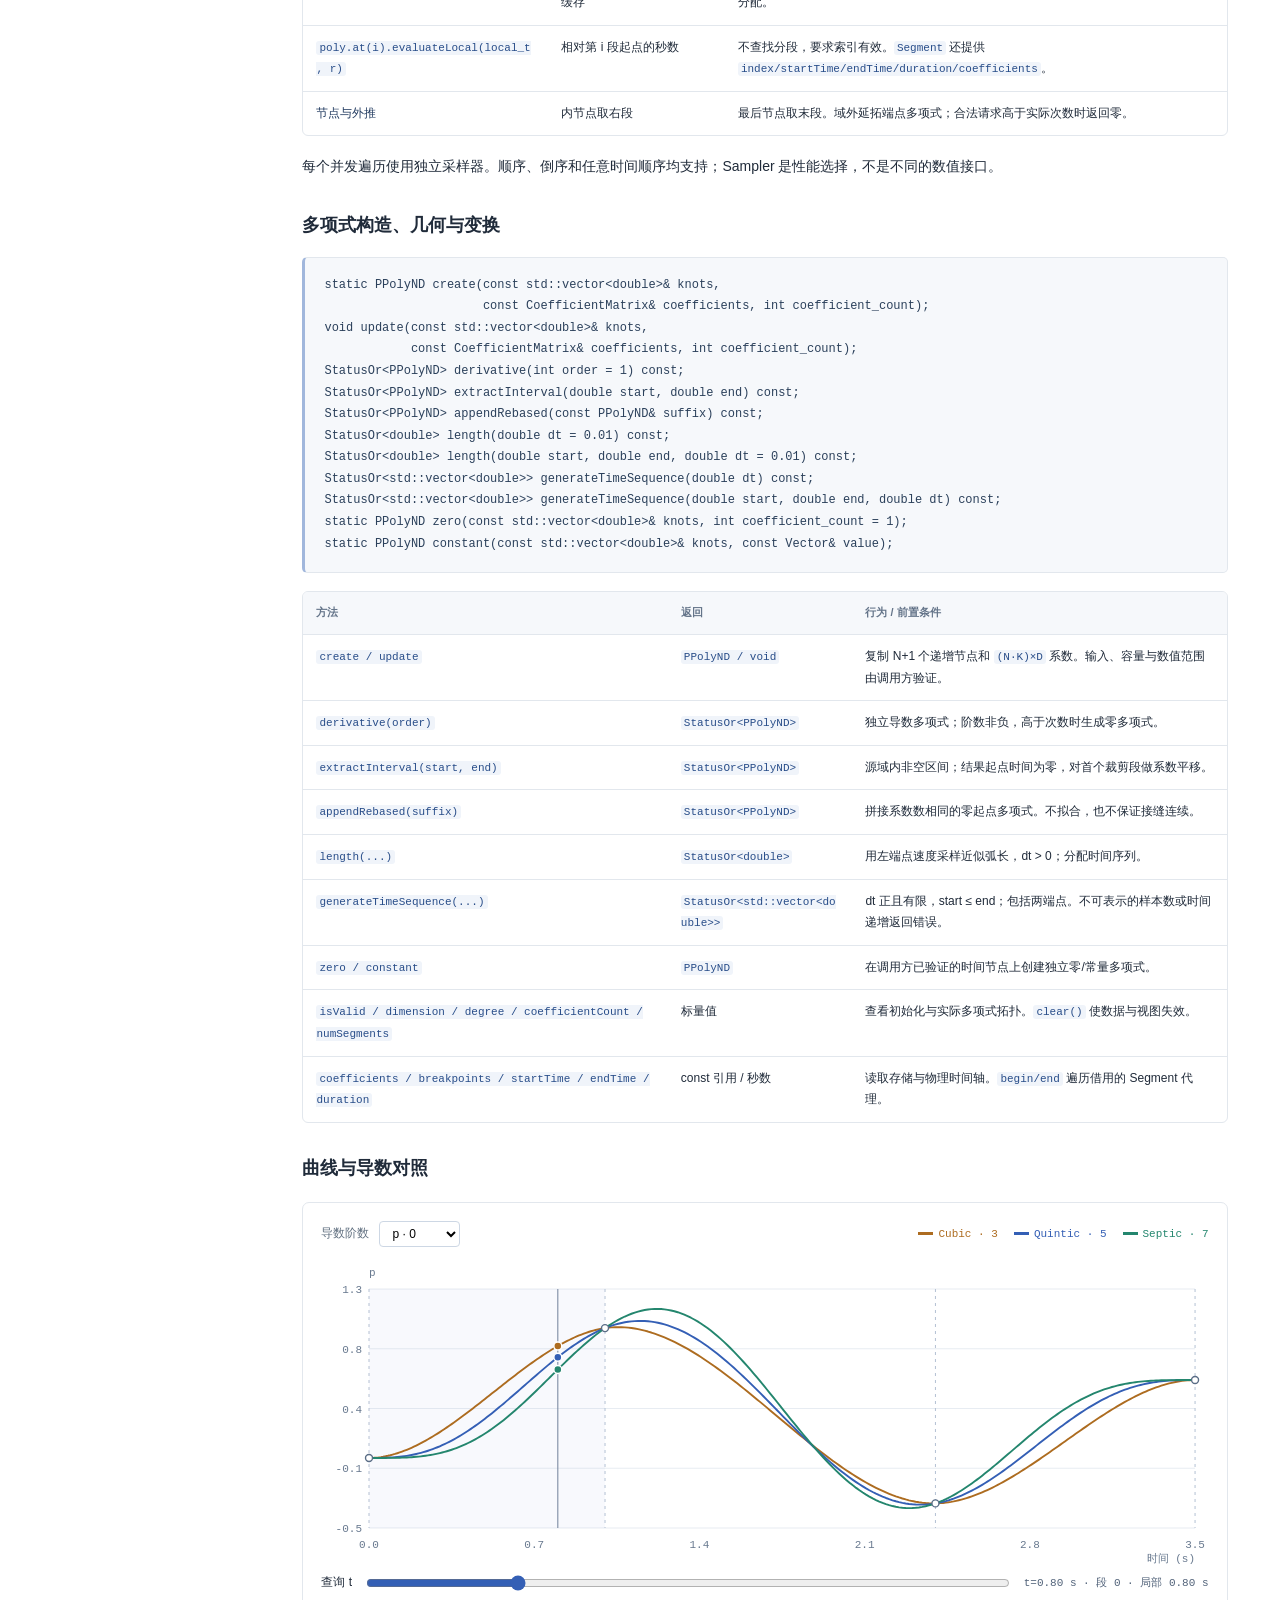
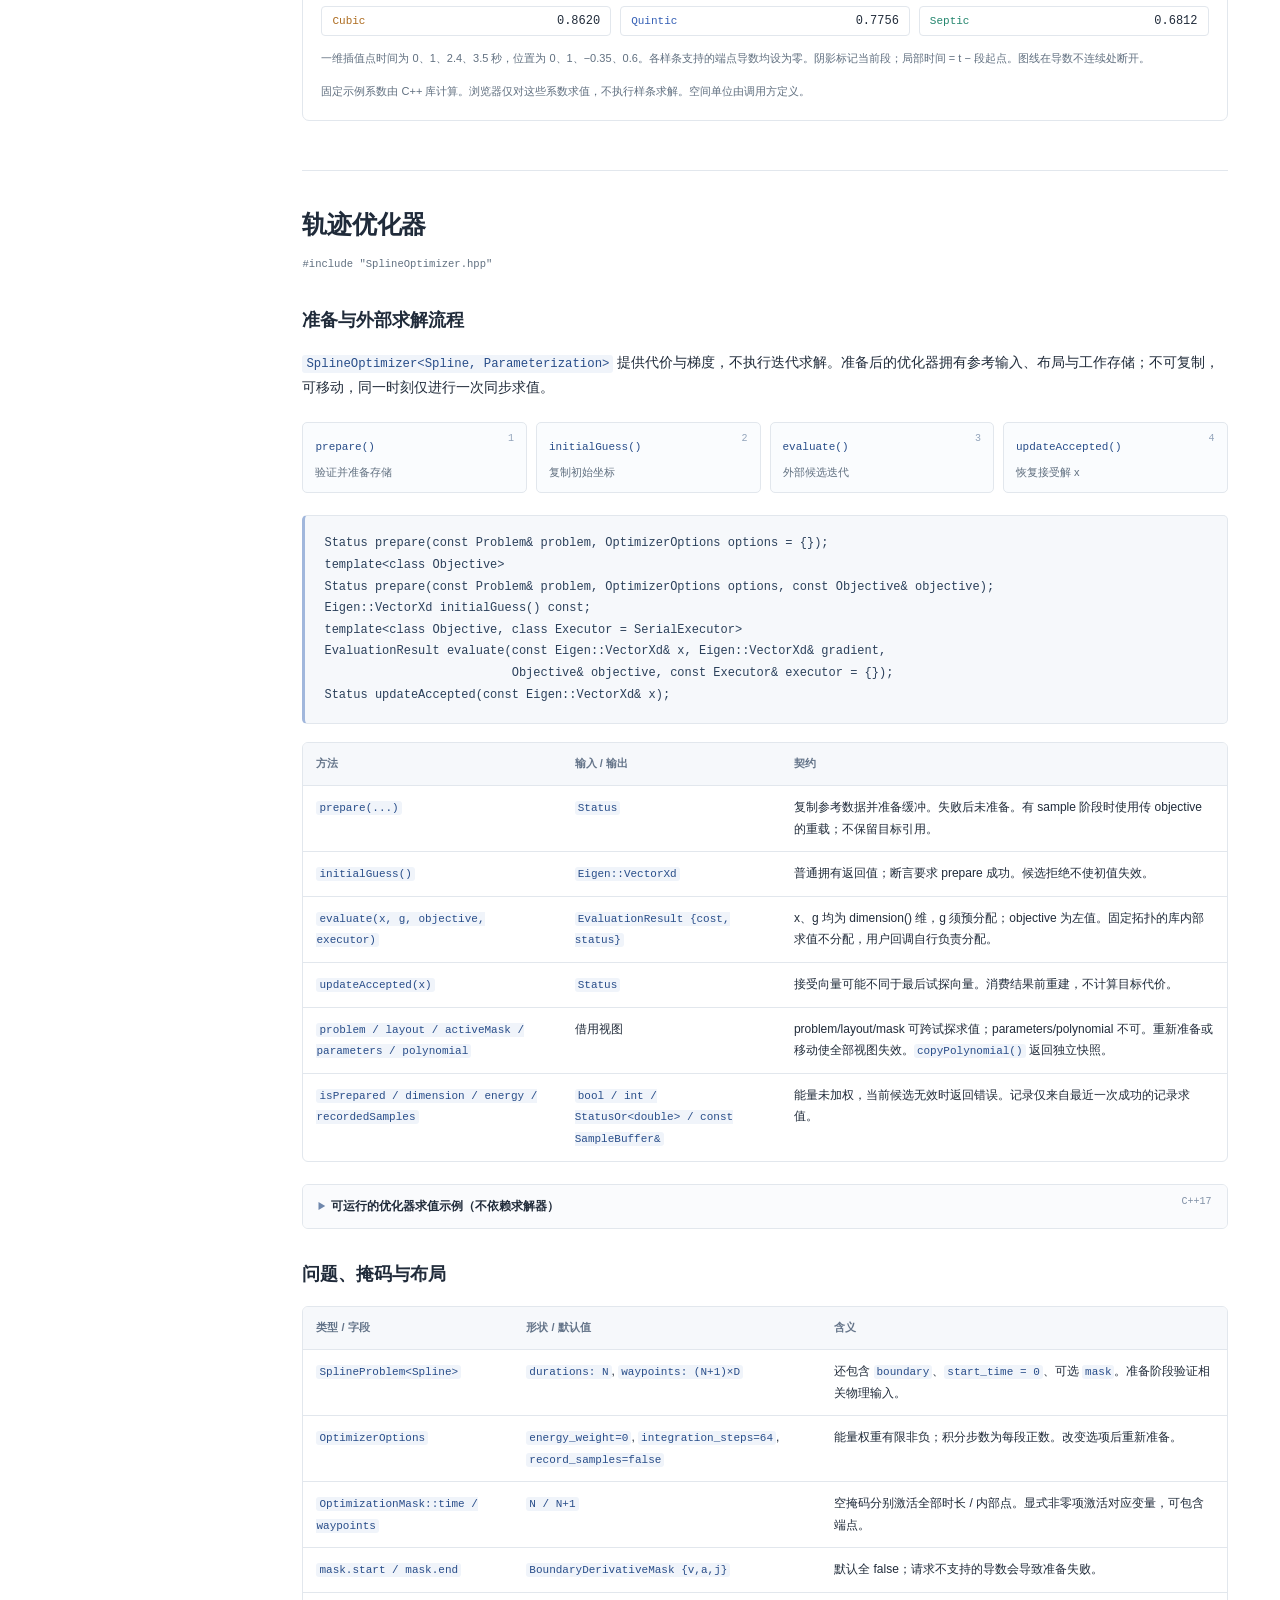
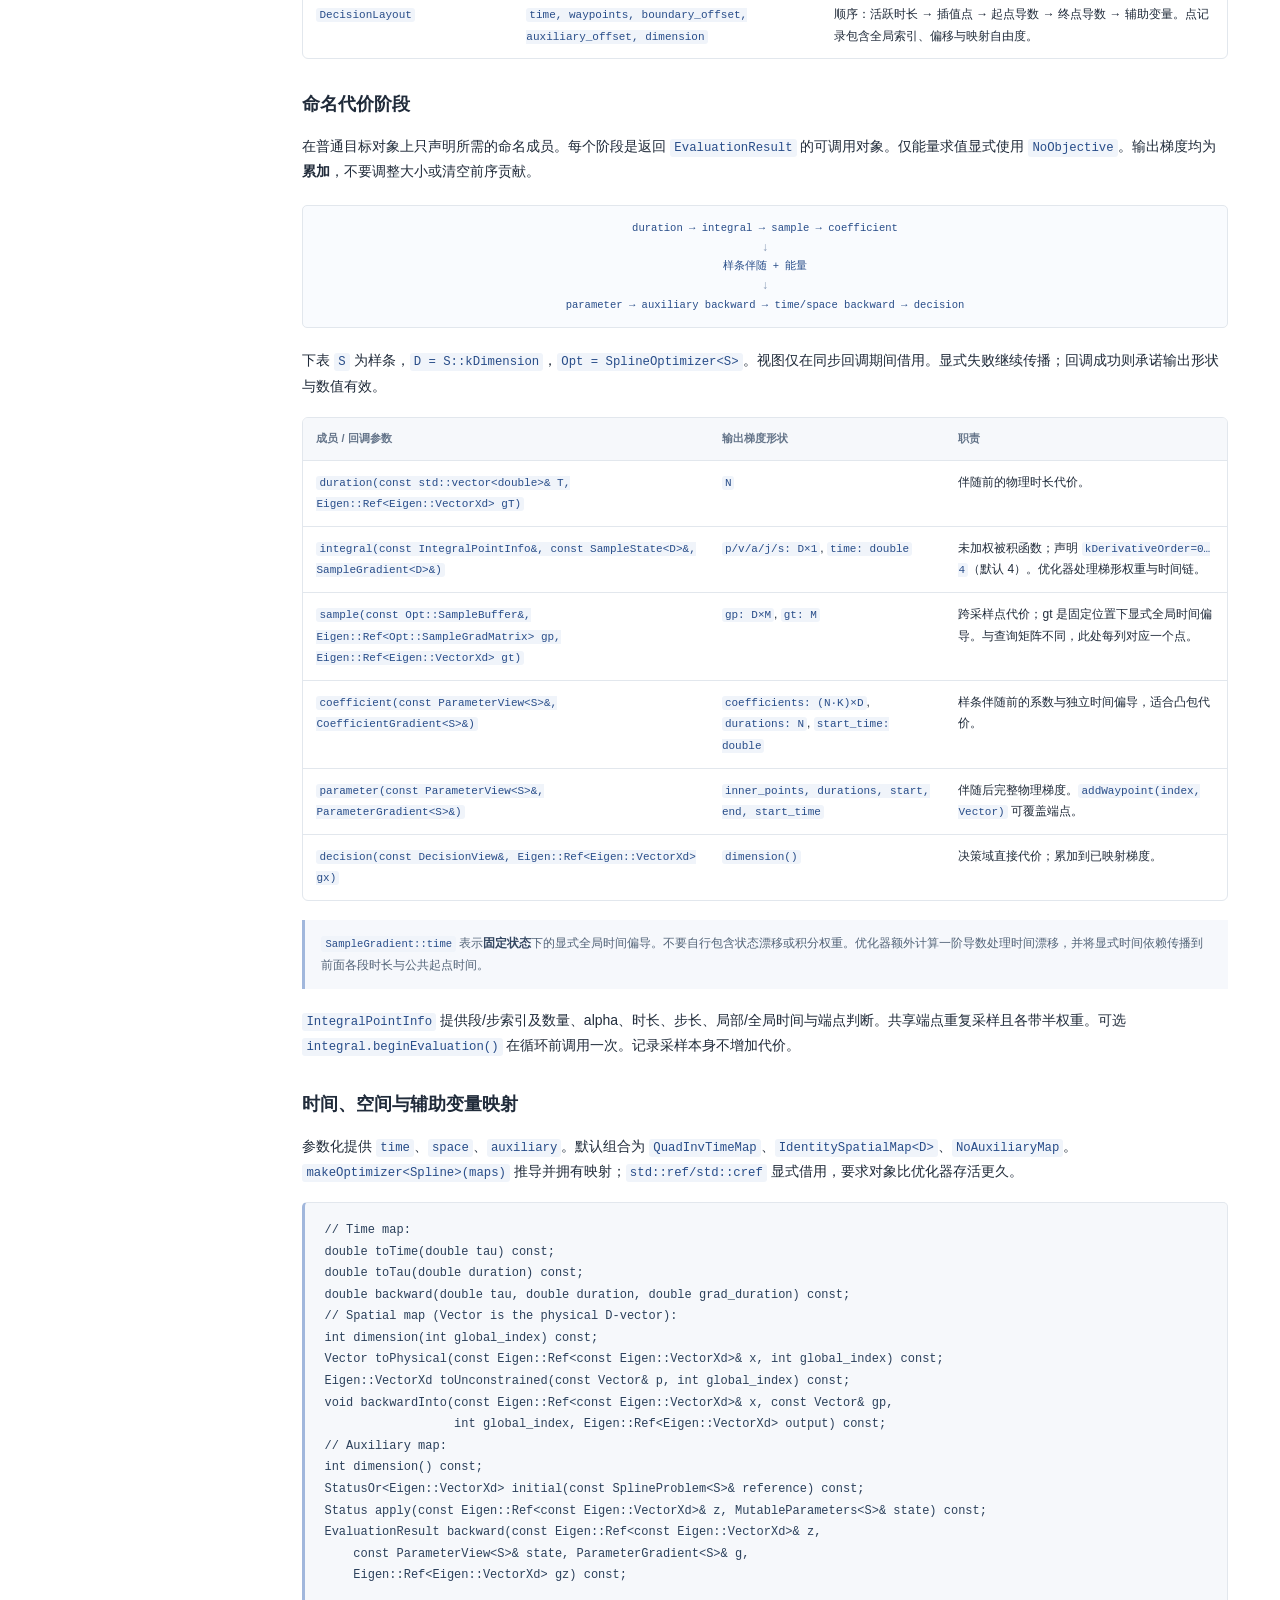
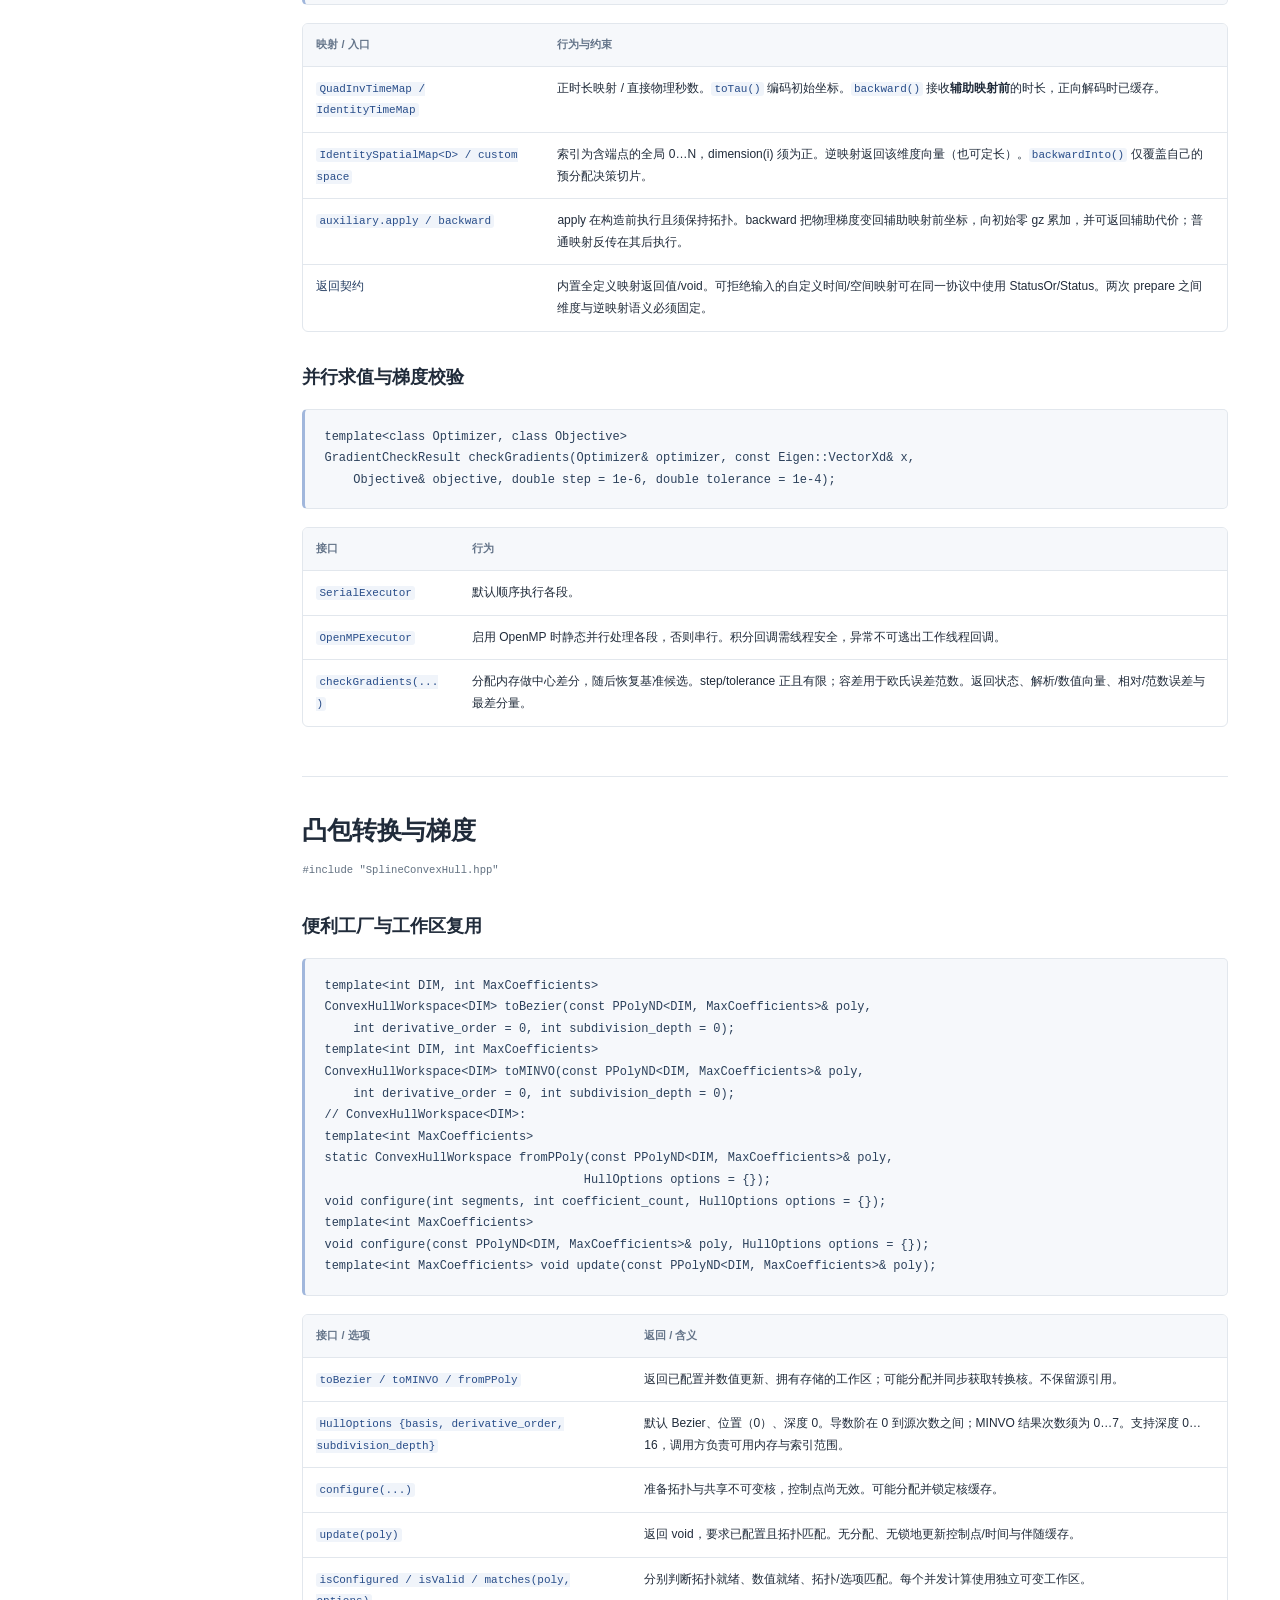
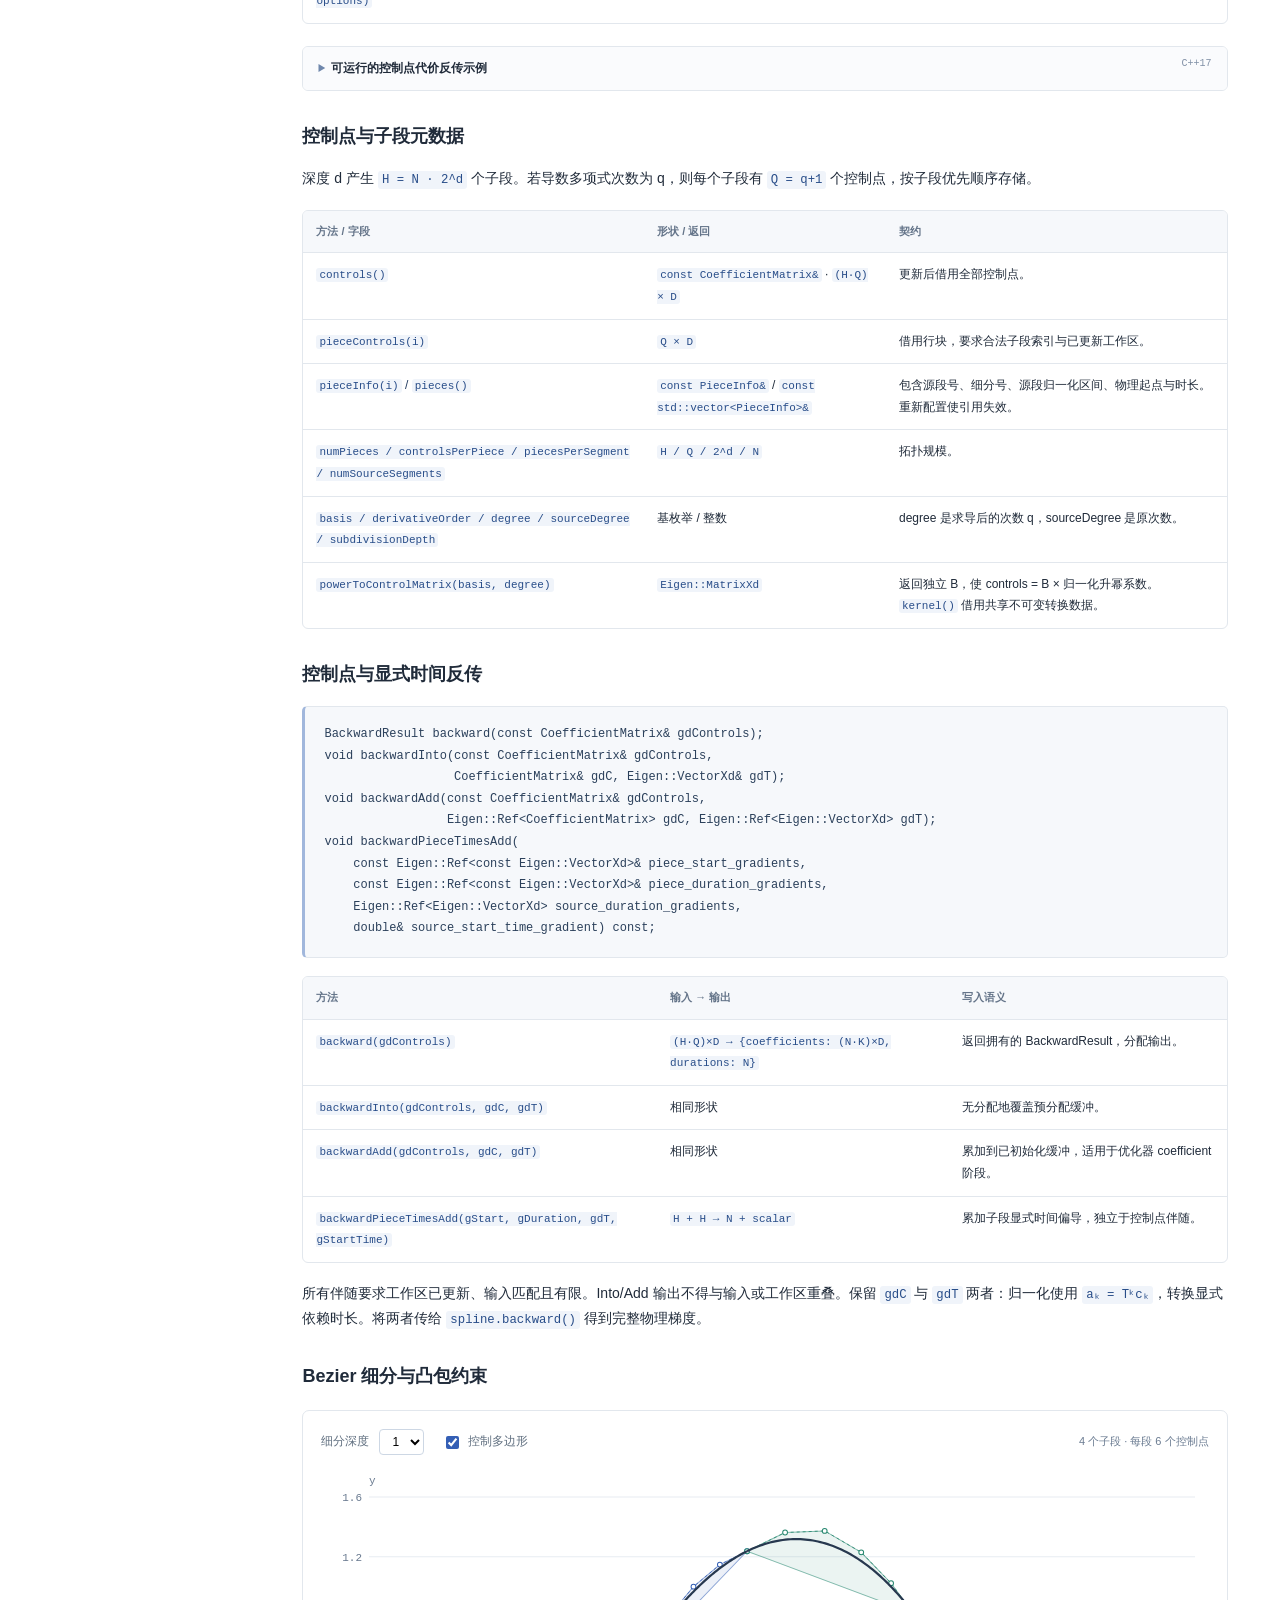
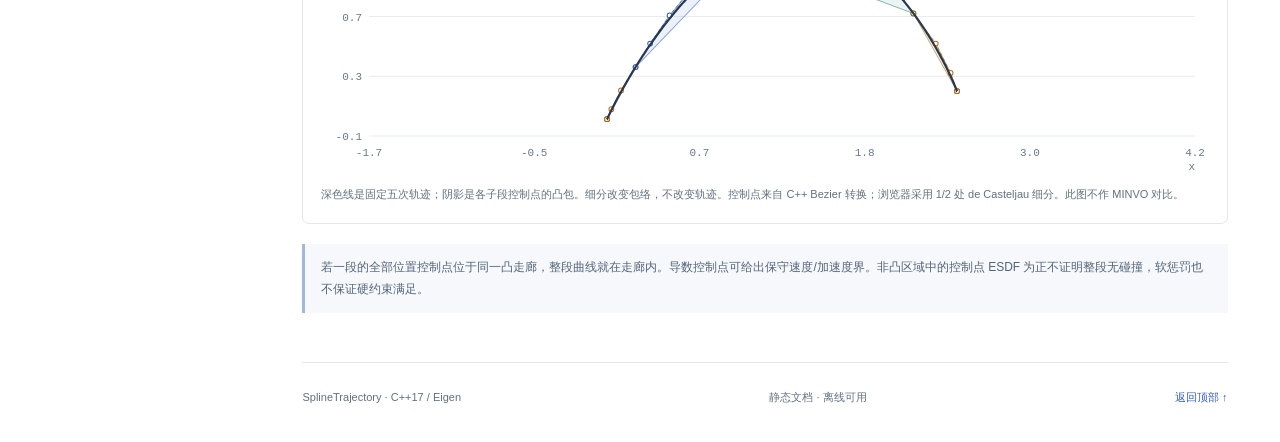
==== commit 2e3ee1f9: "refactor(spline)!: initialize splines through update Remove cubic, quintic and septic create() overl" ====
--- a/docs/api/index.html
+++ b/docs/api/index.html
@@ -113,7 +113,7 @@
 <section id="splines" class="module">
 <h2 id="splines-title"><span data-lang="en" lang="en">Spline construction & gradients</span><span data-lang="zh" lang="zh-CN">样条构造与梯度</span><a class="anchor" href="#splines-title" aria-label="Permalink / 固定链接">#</a></h2>
 <p class="header-ref"><code>#include "SplineTrajectory.hpp"</code></p>
-<p><span data-lang="en" lang="en">The following signatures apply to <code>CubicSplineND</code>, <code>QuinticSplineND</code> and <code>SepticSplineND</code>. Declare an empty <code>Spline spline;</code>, then initialize it with <code>update()</code> and check success before querying. Subsequent updates reuse the same object. <code>create()</code> remains an optional factory returning <code>StatusOr&lt;Spline&gt;</code>.</span><span data-lang="zh" lang="zh-CN">以下签名适用于 <code>CubicSplineND</code>、<code>QuinticSplineND</code> 与 <code>SepticSplineND</code>。先用 <code>Spline spline;</code> 声明空对象，再调用 <code>update()</code> 初始化，确认成功后进行查询；后续更新继续复用该对象。<code>create()</code> 仍可作为返回 <code>StatusOr&lt;Spline&gt;</code> 的工厂使用。</span></p>
+<p><span data-lang="en" lang="en">The following signatures apply to <code>CubicSplineND</code>, <code>QuinticSplineND</code> and <code>SepticSplineND</code>. Declare an empty <code>Spline spline;</code>, then initialize it with <code>update()</code> and check success before querying. Subsequent updates reuse the same object.</span><span data-lang="zh" lang="zh-CN">以下签名适用于 <code>CubicSplineND</code>、<code>QuinticSplineND</code> 与 <code>SepticSplineND</code>。先用 <code>Spline spline;</code> 声明空对象，再调用 <code>update()</code> 初始化，确认成功后进行查询；后续更新继续复用该对象。</span></p>
 <article class="subsection">
 <h3 id="construction"><span data-lang="en" lang="en">Construction & in-place update</span><span data-lang="zh" lang="zh-CN">构造与原位更新</span><a class="anchor" href="#construction" aria-label="Permalink / 固定链接">#</a></h3>
 <pre class="signature"><code>Spline();
@@ -121,11 +121,6 @@
     const CoefficientMatrix&amp; points, double start_time,
     const BoundaryConditions&lt;DIM&gt;&amp; boundary = {});
 Status update(const std::vector&lt;double&gt;&amp; knots,
-    const CoefficientMatrix&amp; points, const BoundaryConditions&lt;DIM&gt;&amp; boundary = {});
-static StatusOr&lt;Spline&gt; create(const std::vector&lt;double&gt;&amp; durations,
-    const CoefficientMatrix&amp; points, double start_time,
-    const BoundaryConditions&lt;DIM&gt;&amp; boundary = {});
-static StatusOr&lt;Spline&gt; create(const std::vector&lt;double&gt;&amp; knots,
     const CoefficientMatrix&amp; points, const BoundaryConditions&lt;DIM&gt;&amp; boundary = {});</code></pre>
 <div class="table-scroll"><table><thead><tr><th><span data-lang="en" lang="en">API / argument</span><span data-lang="zh" lang="zh-CN">接口 / 参数</span></th><th><span data-lang="en" lang="en">Shape / return</span><span data-lang="zh" lang="zh-CN">形状 / 返回</span></th><th><span data-lang="en" lang="en">Use & constraints</span><span data-lang="zh" lang="zh-CN">用途与约束</span></th></tr></thead><tbody>
 <tr id="spline-default" data-search-entry>
@@ -142,16 +137,6 @@
 <td><code>update(knots, points, bc)</code></td>
 <td><code>Status</code></td>
 <td><span data-lang="en" lang="en">N+1 strictly increasing absolute times, one for each waypoint row. No separate start-time argument; this vector contains knots, not durations.</span><span data-lang="zh" lang="zh-CN">N+1 个严格递增的绝对时刻，与插值点行一一对应。无需另传起点时间；该数组表示时间节点，而非段时长。</span></td>
-</tr>
-<tr id="create" data-search-entry>
-<td><code>create(durations, points, start_time, bc)</code></td>
-<td><code>StatusOr&lt;Spline&gt;</code></td>
-<td><span data-lang="en" lang="en">Optional factory with the same duration-input contract as <code>update()</code>; returns a new owning spline or an error.</span><span data-lang="zh" lang="zh-CN">可选工厂，输入契约与段时长版 <code>update()</code> 相同；返回新的样条对象或错误。</span></td>
-</tr>
-<tr id="create-knots" data-search-entry>
-<td><code>create(knots, points, bc)</code></td>
-<td><code>StatusOr&lt;Spline&gt;</code></td>
-<td><span data-lang="en" lang="en">Optional factory with the same absolute-time contract as <code>update()</code>; returns a new owning spline or an error.</span><span data-lang="zh" lang="zh-CN">可选工厂，输入契约与绝对时间版 <code>update()</code> 相同；返回新的样条对象或错误。</span></td>
 </tr>
 <tr id="boundary-conditions" data-search-entry>
 <td><code>BoundaryConditions&lt;DIM&gt;</code></td>
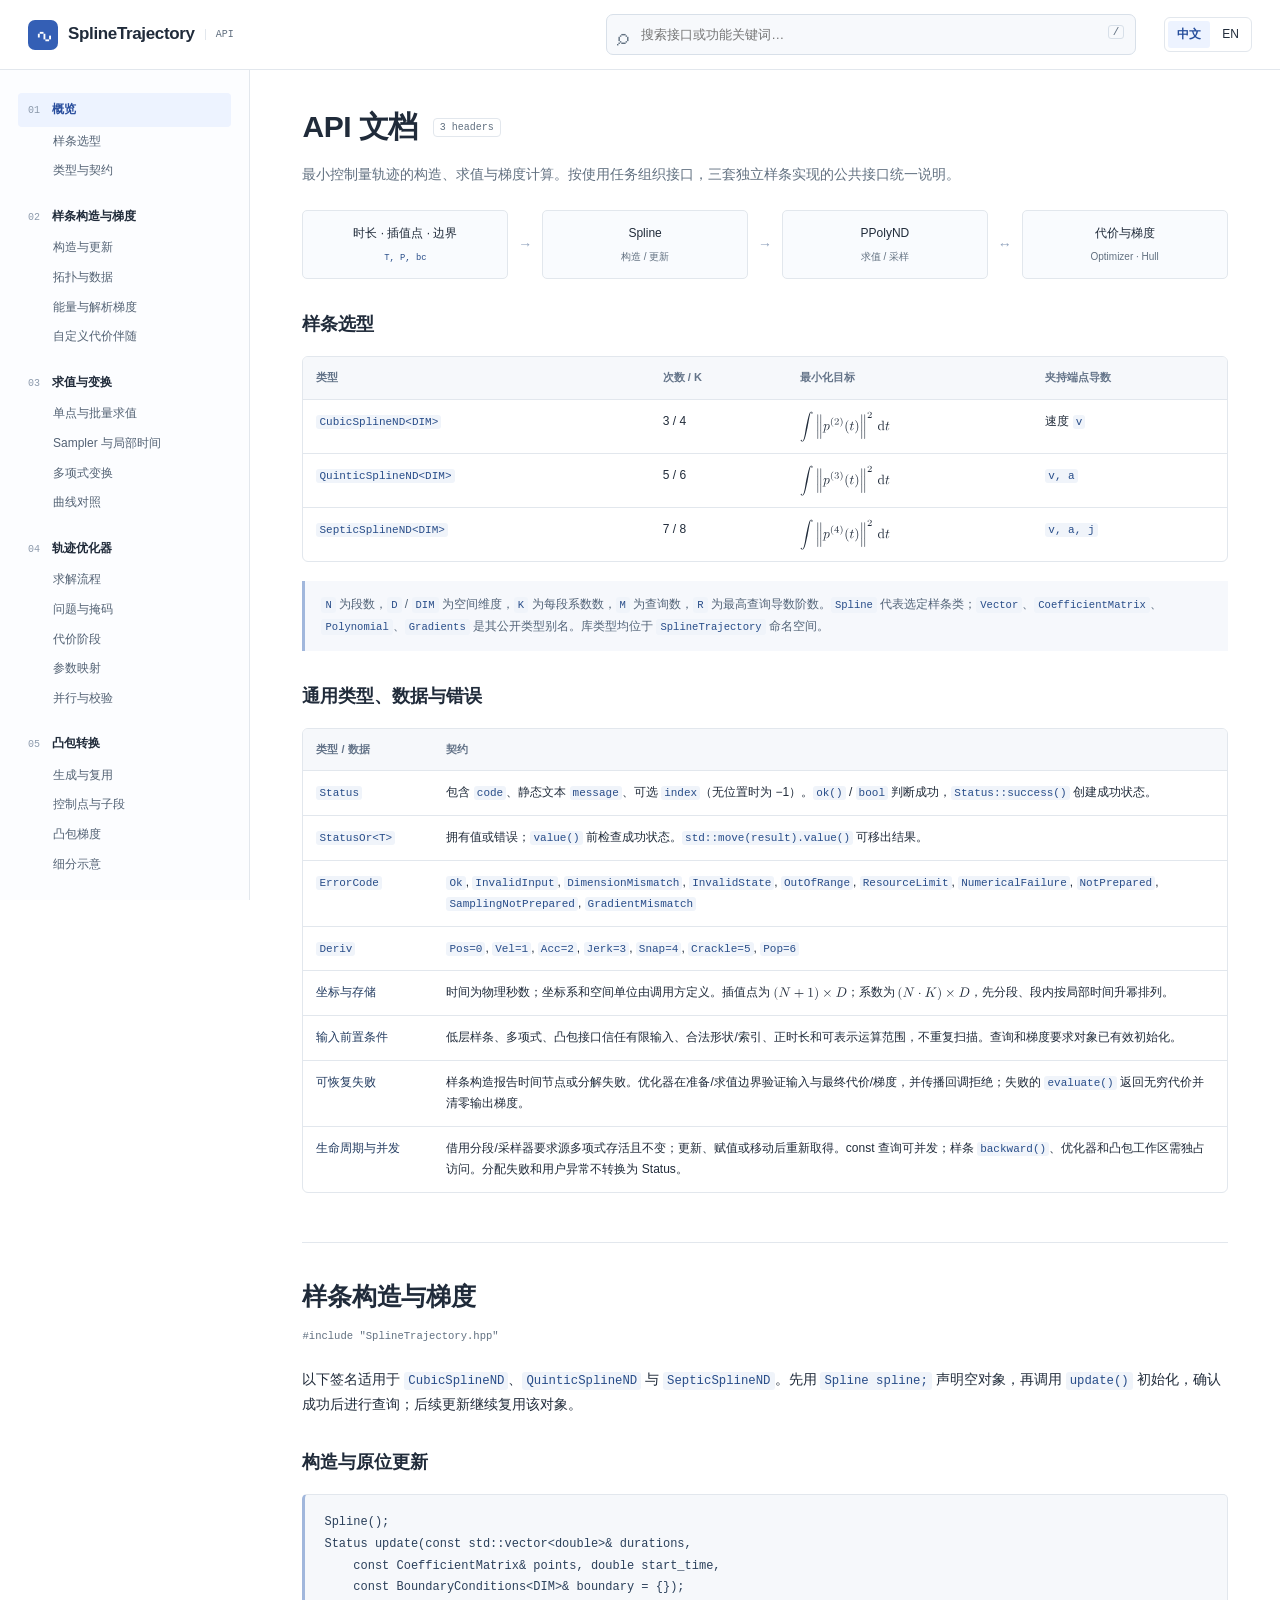
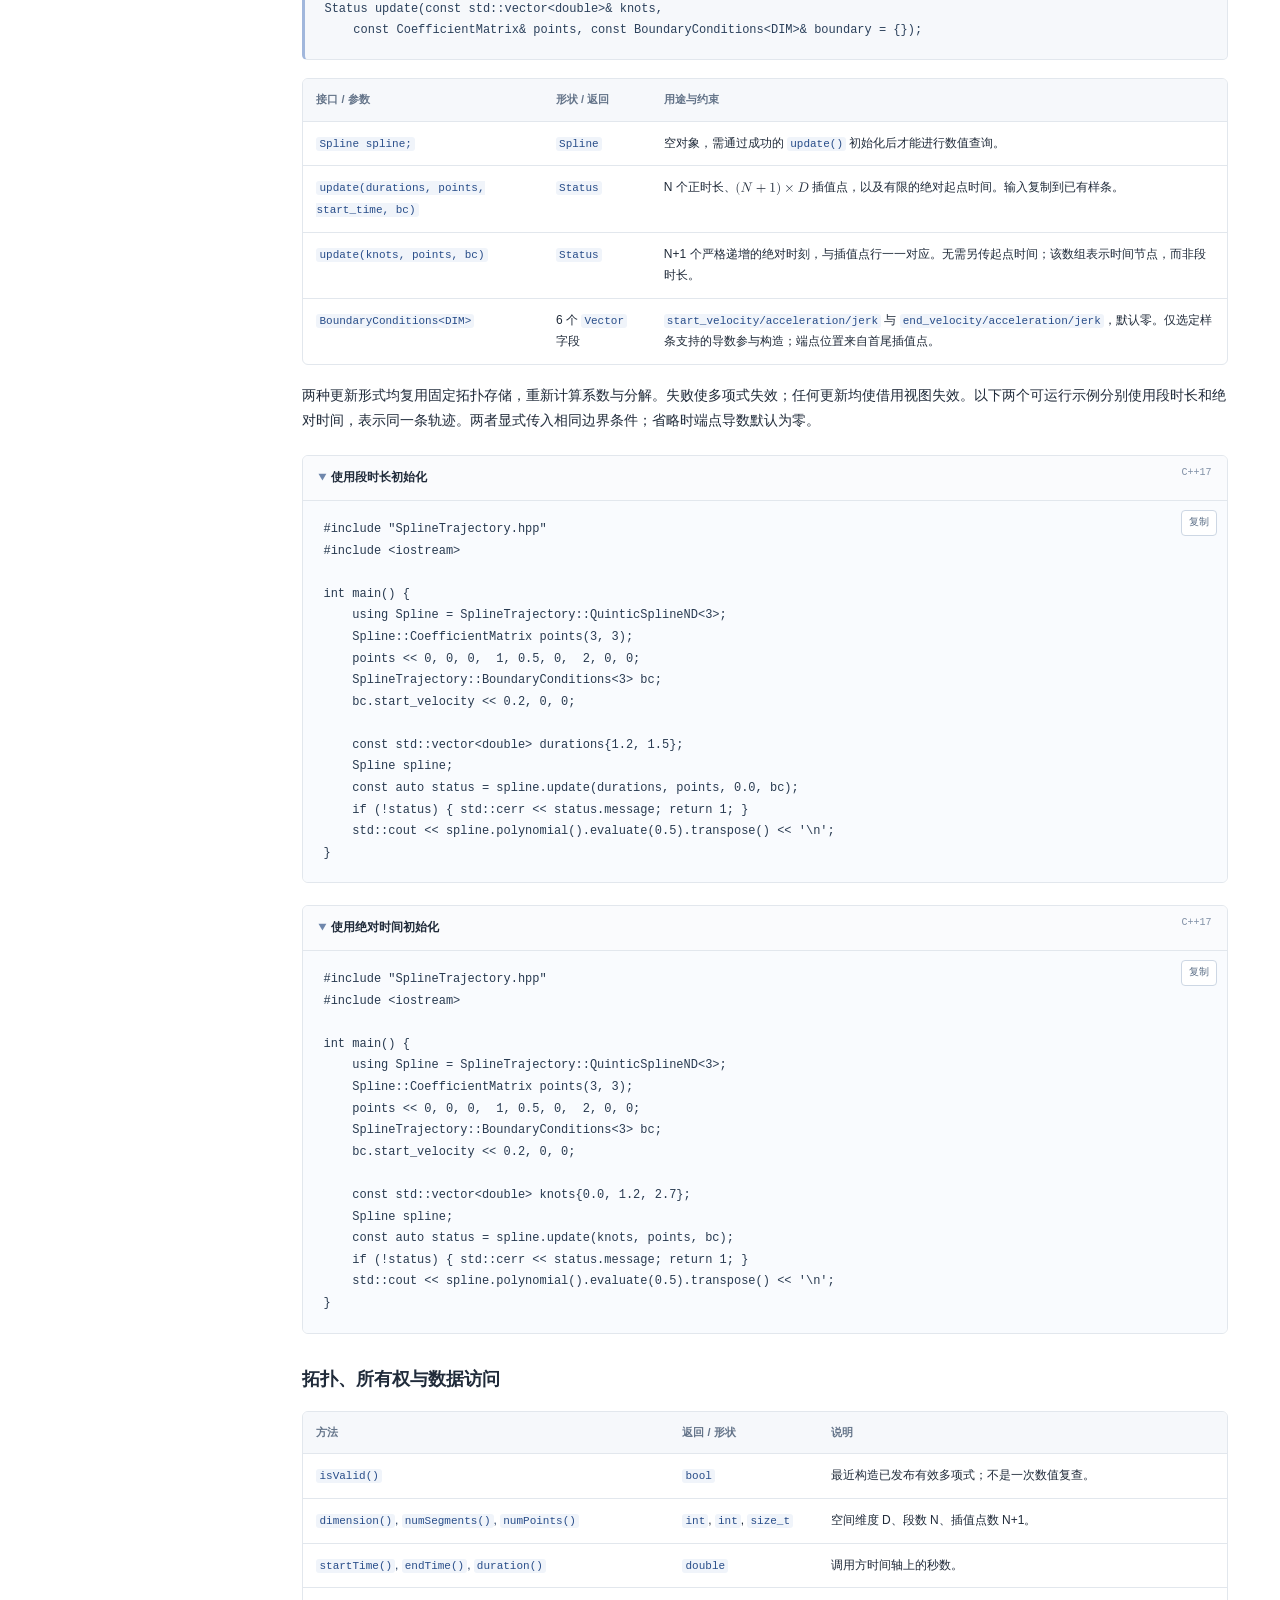
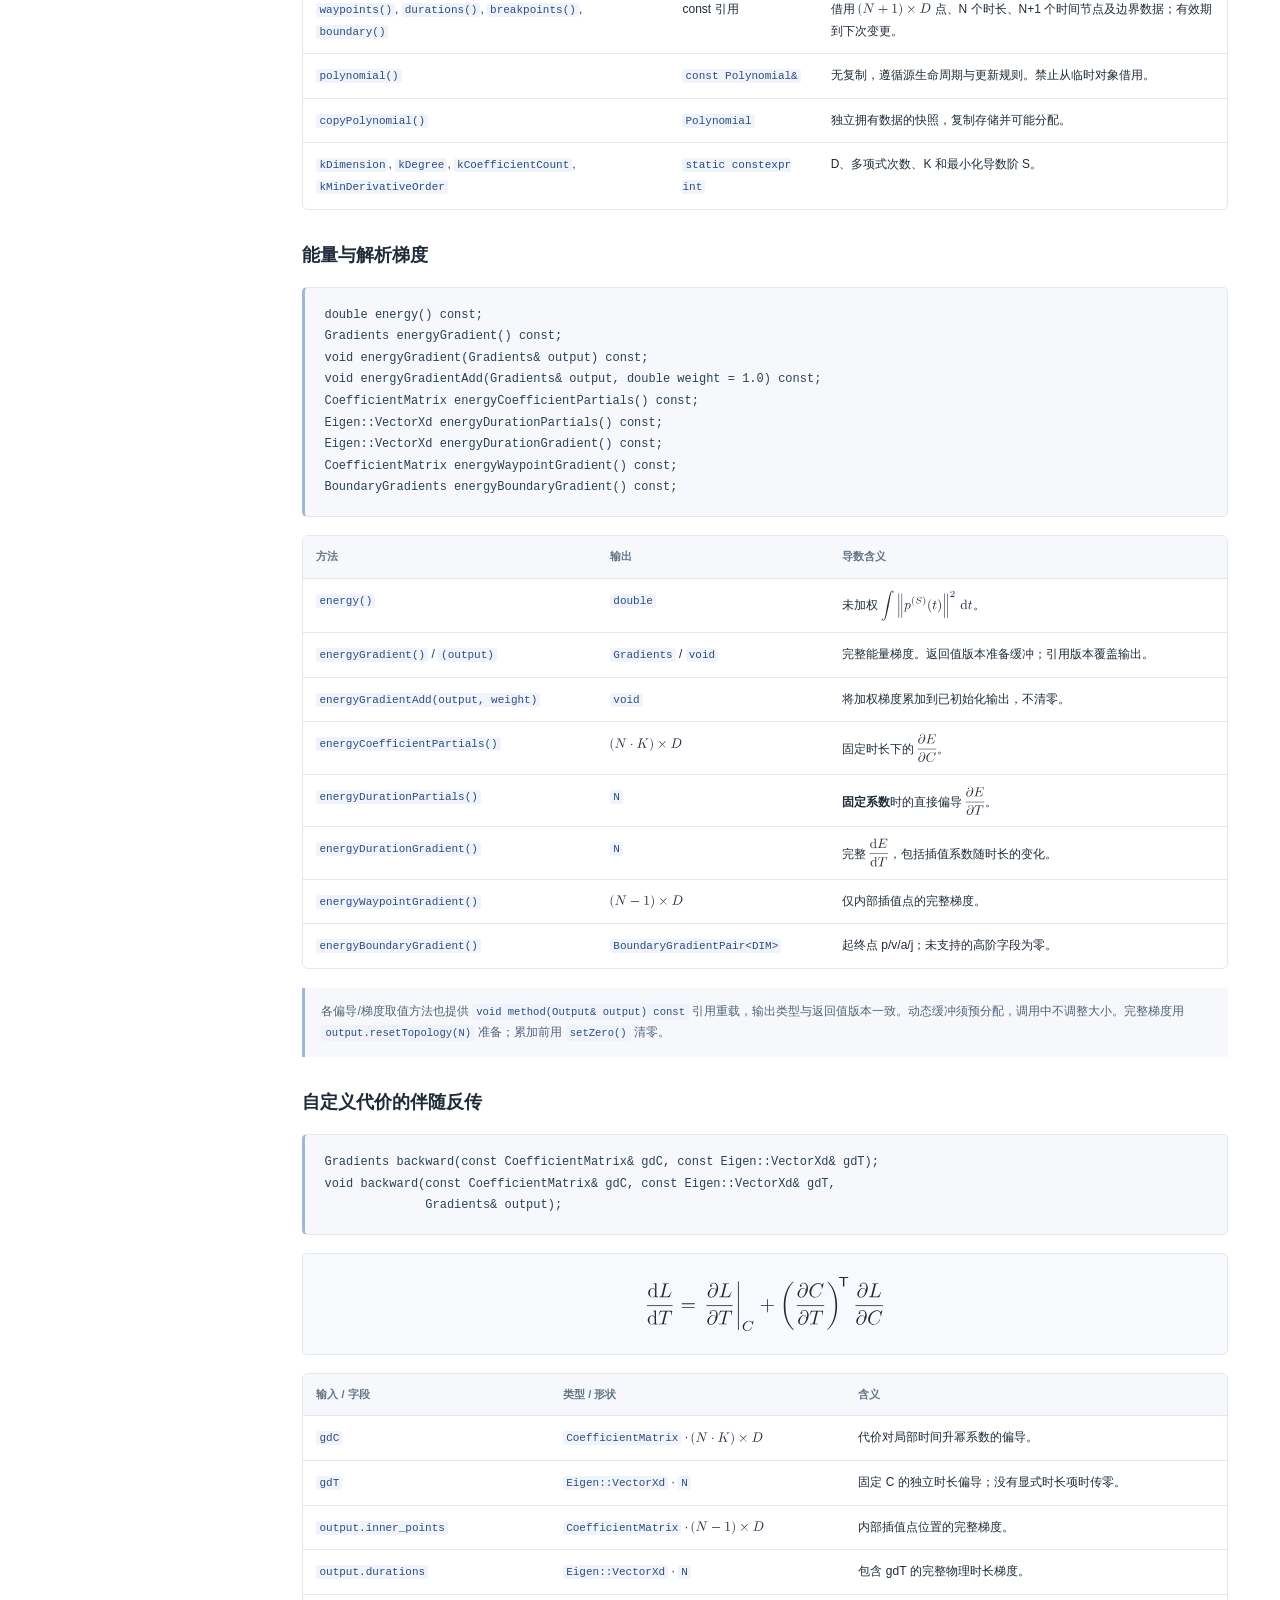
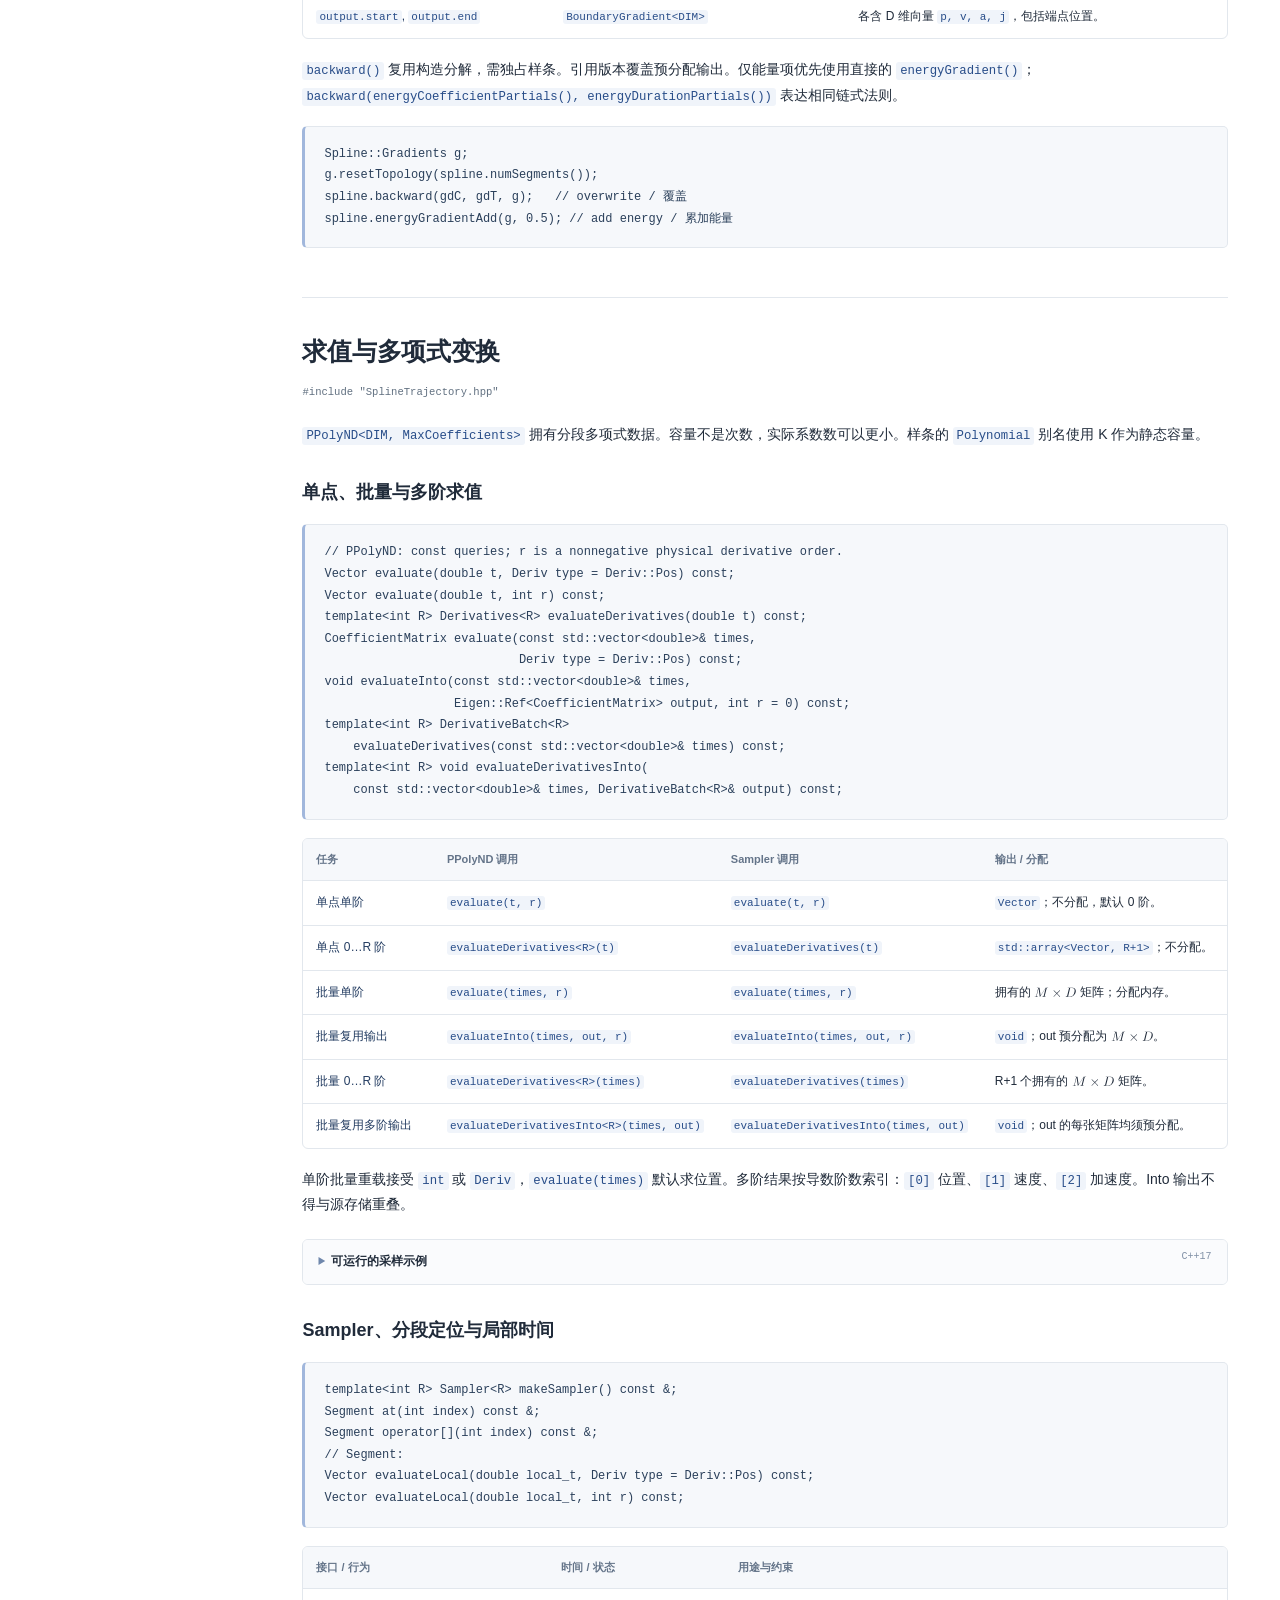
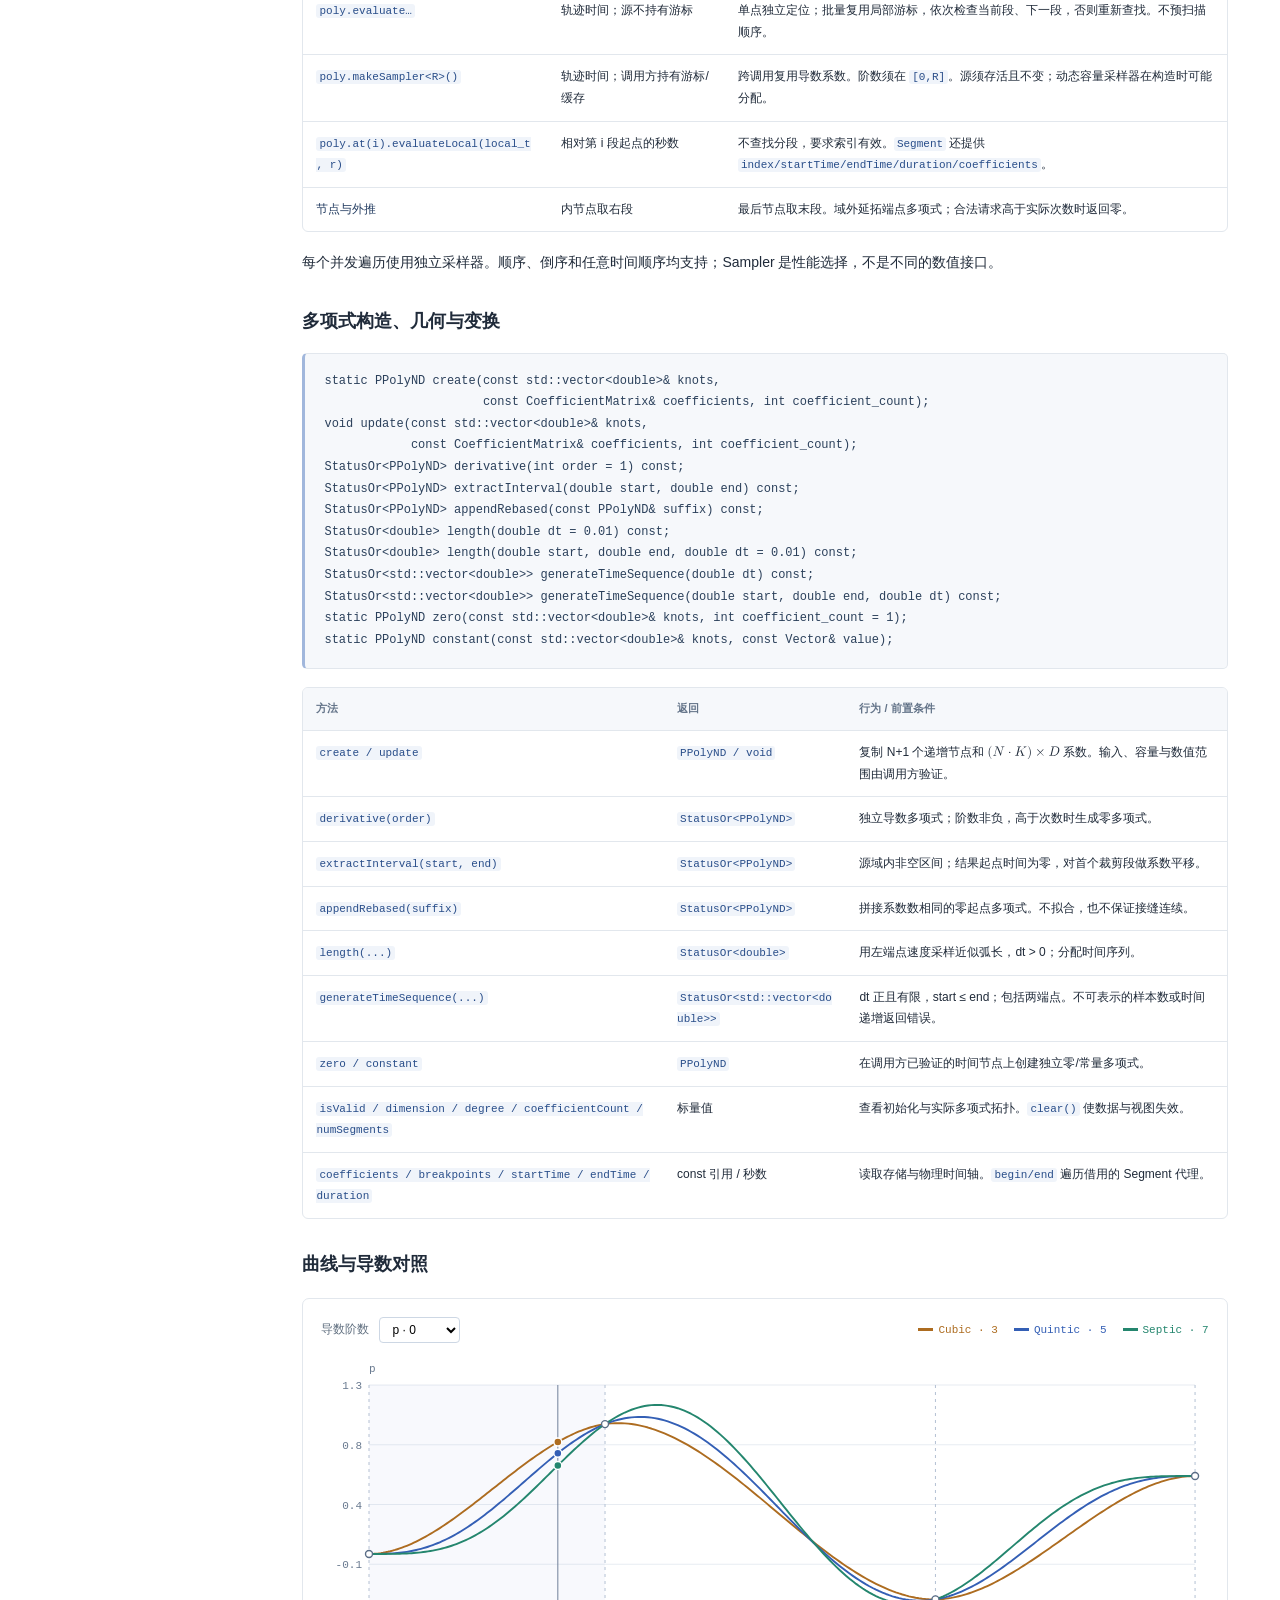
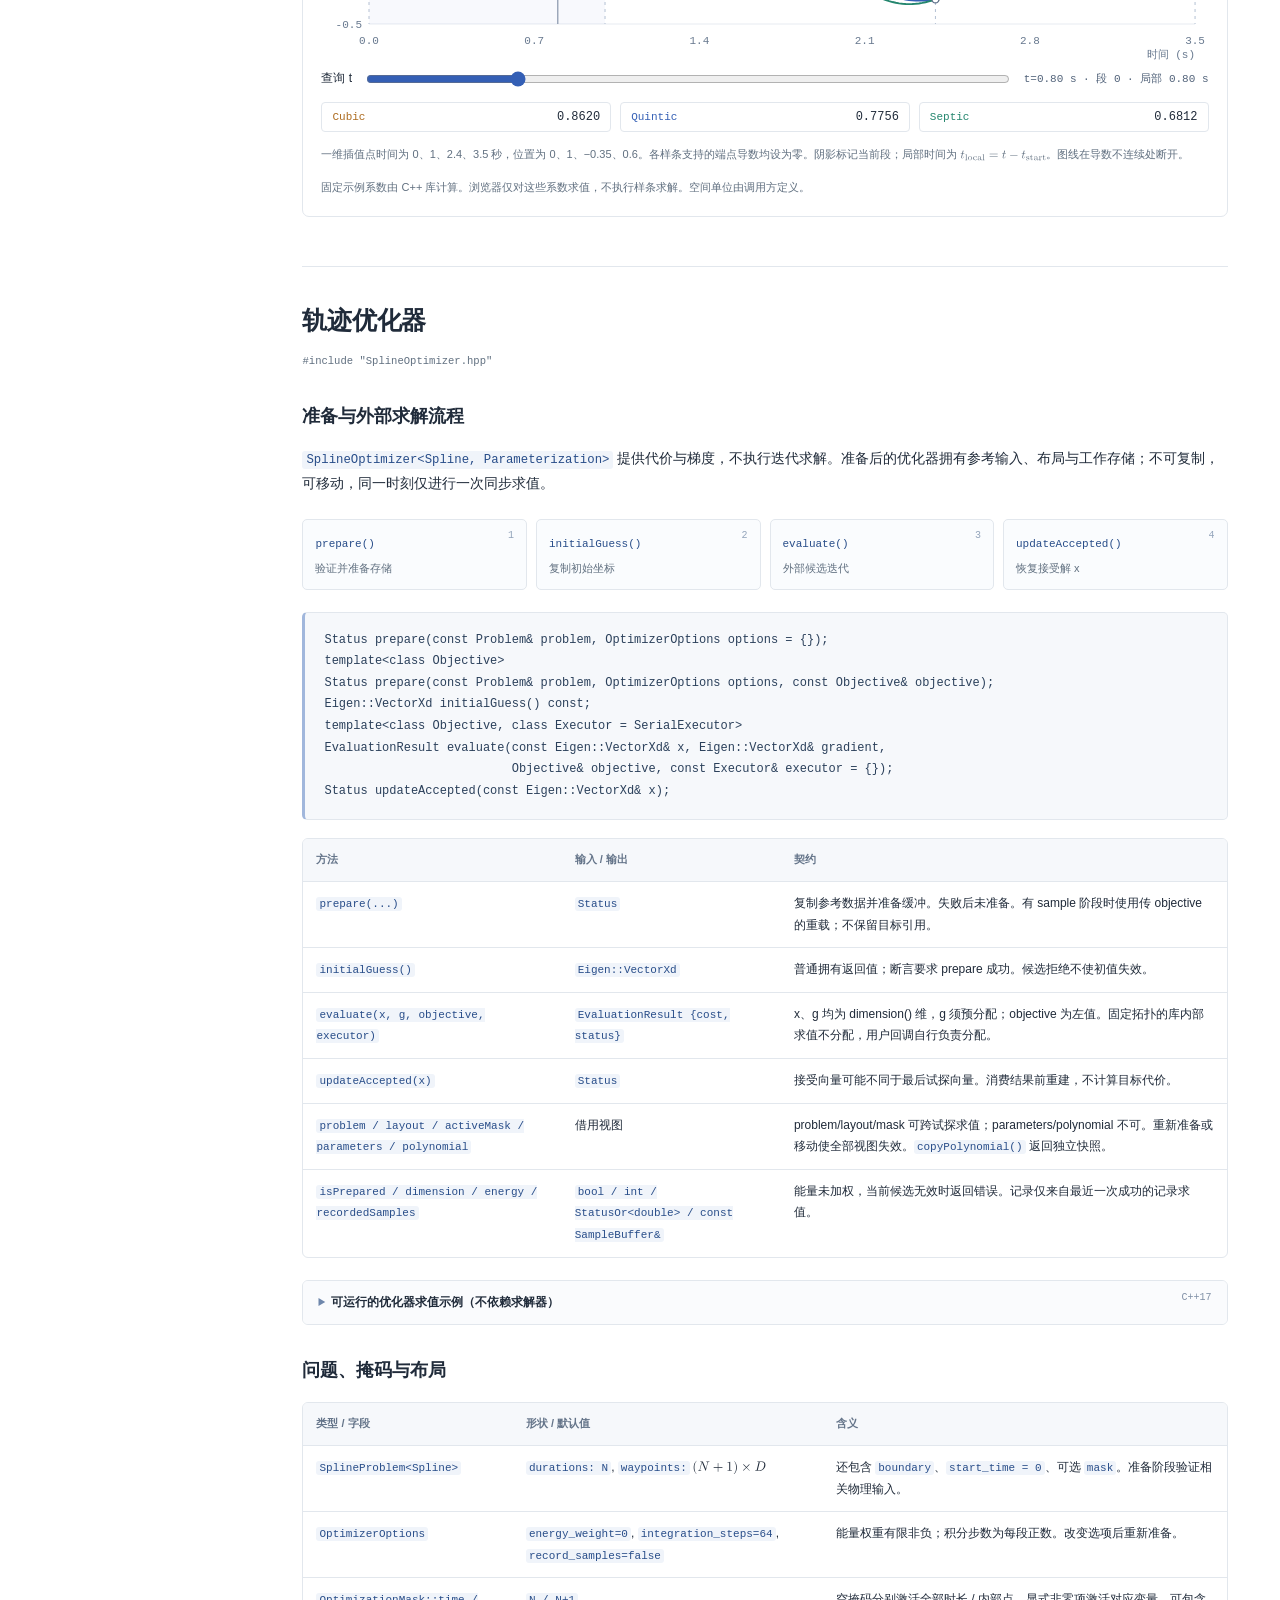
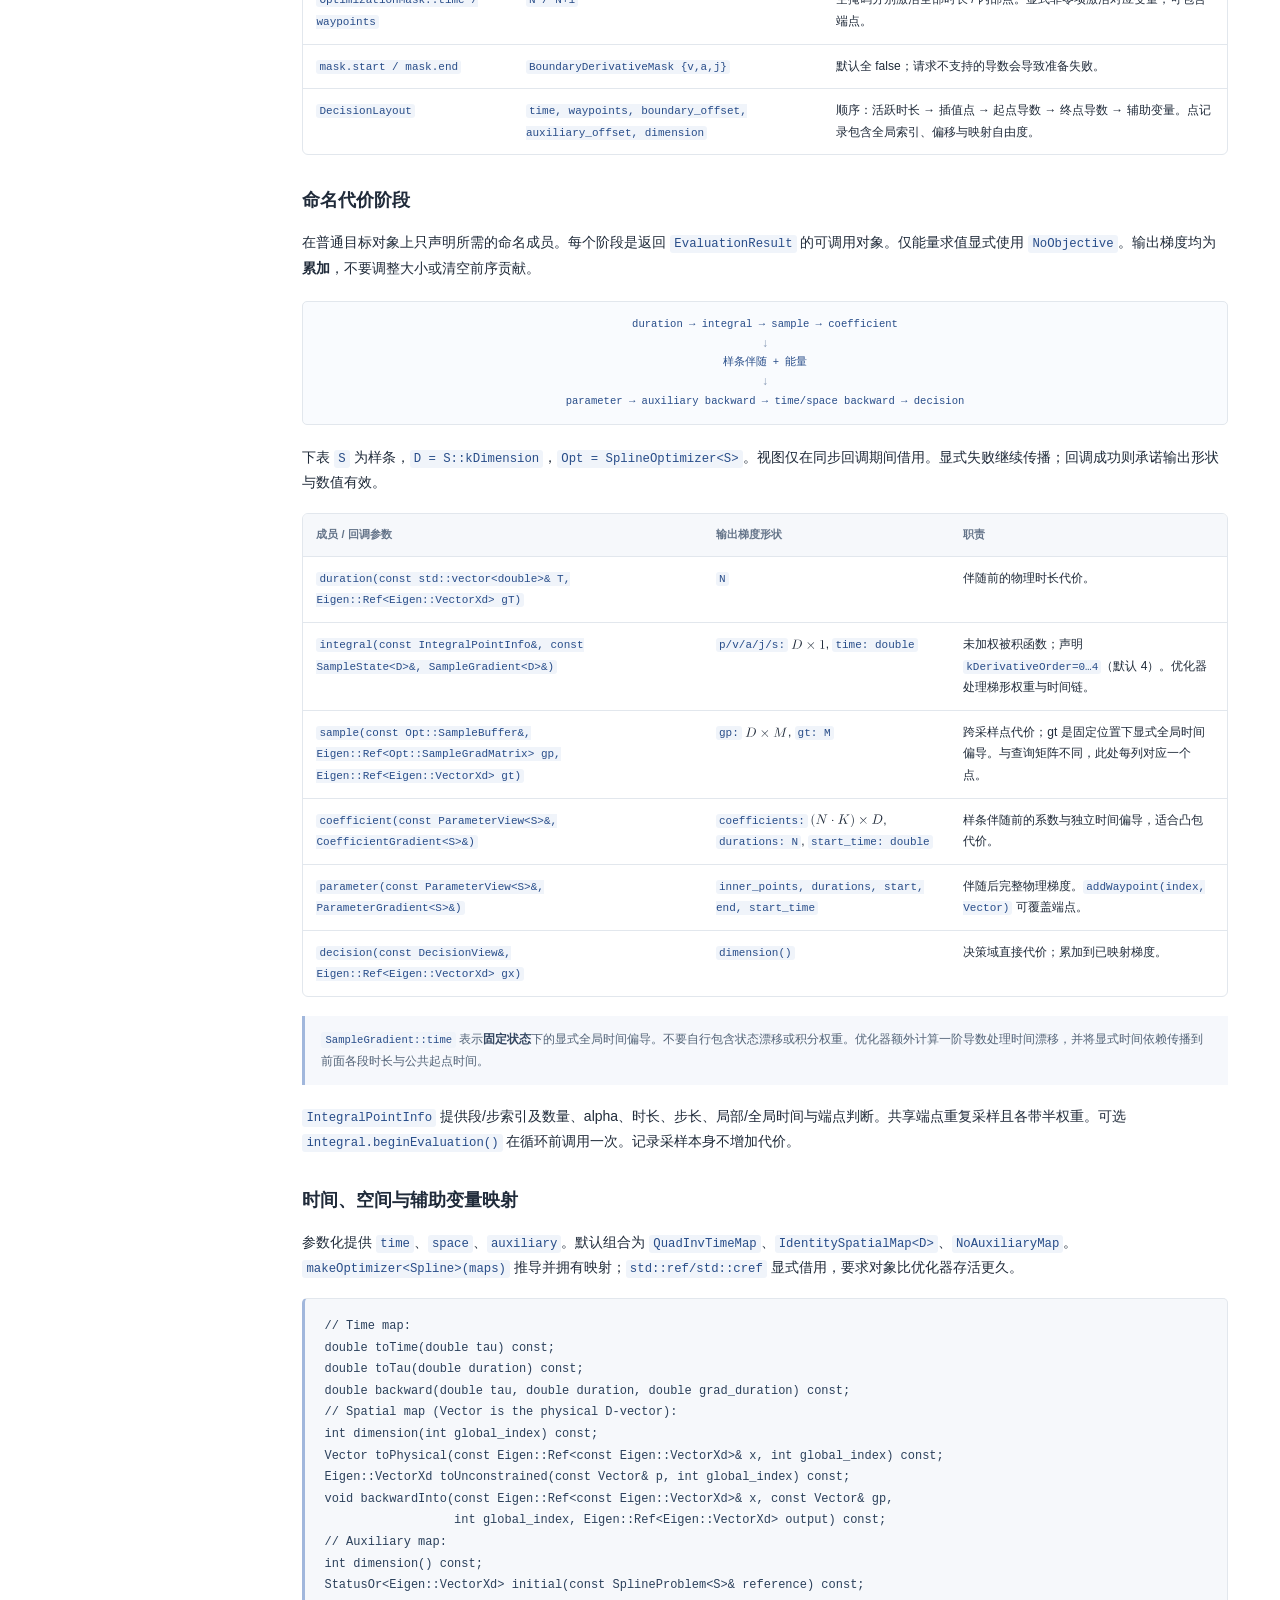
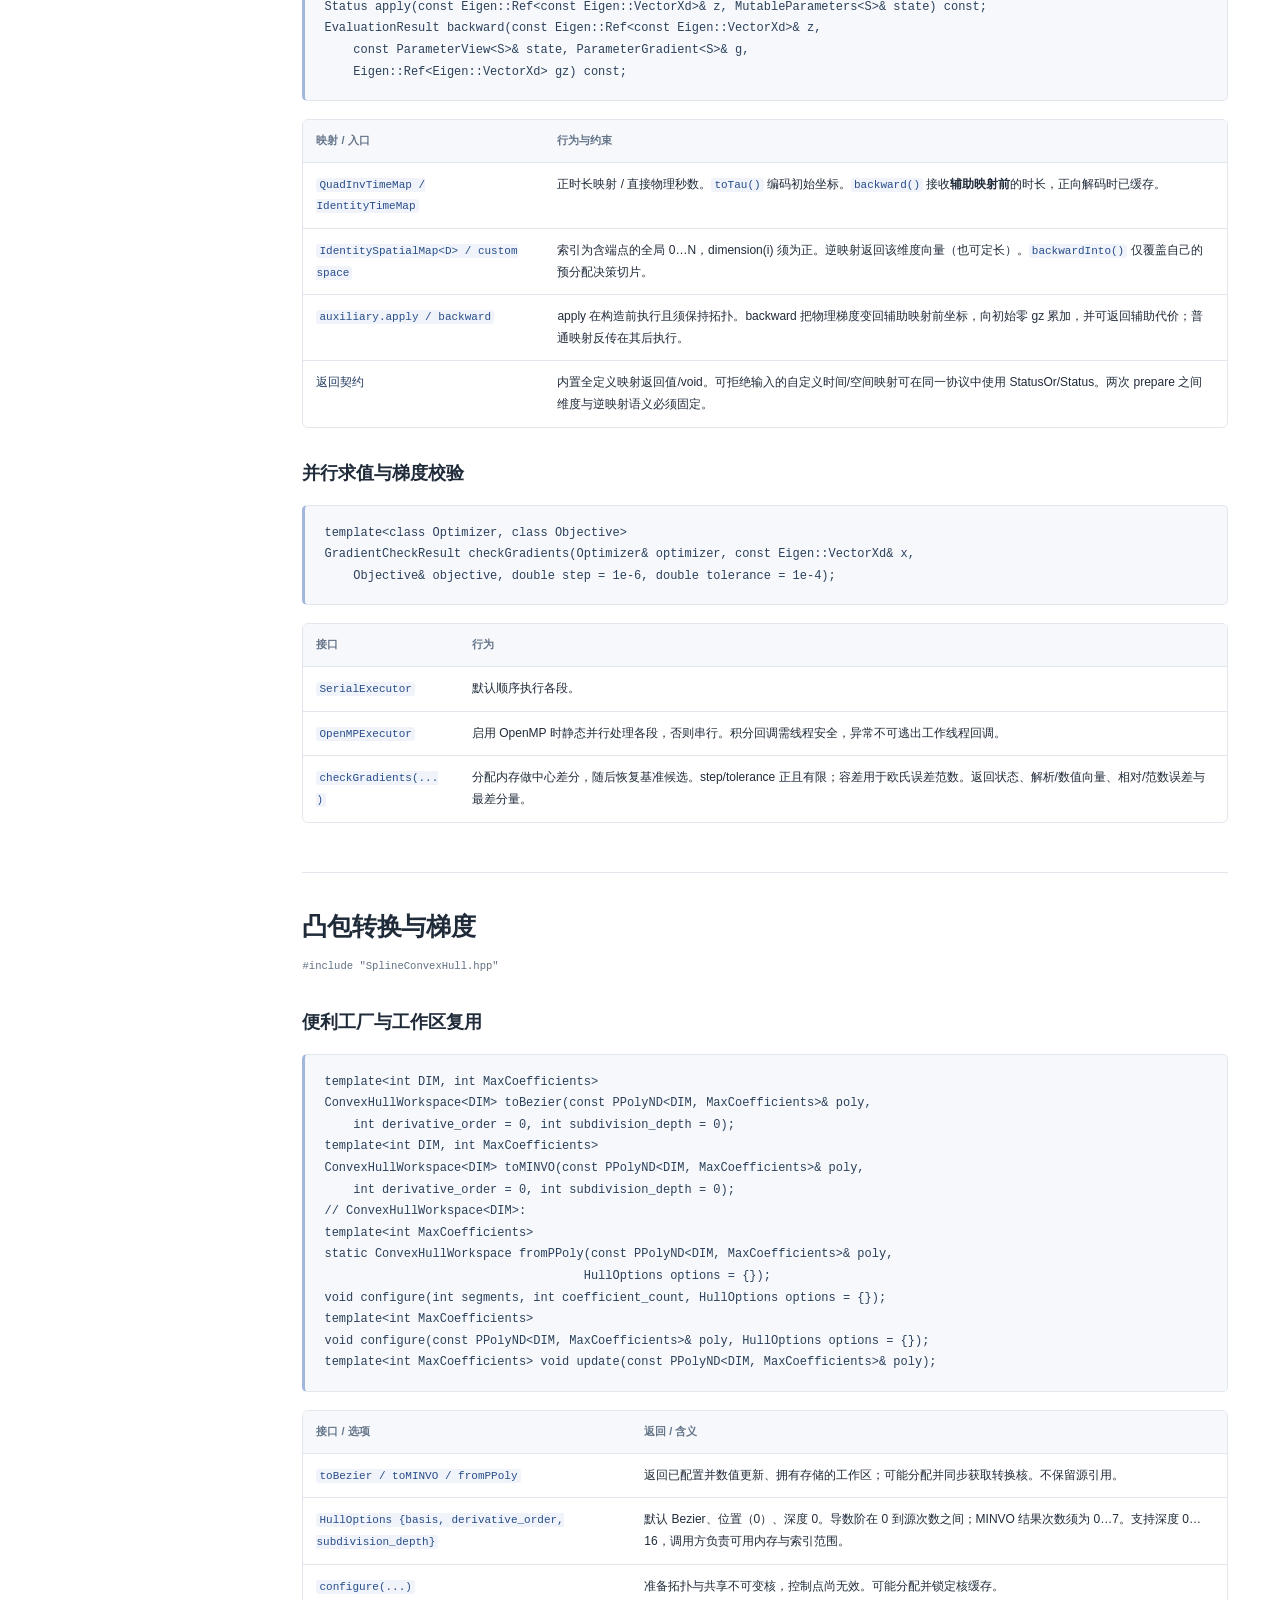
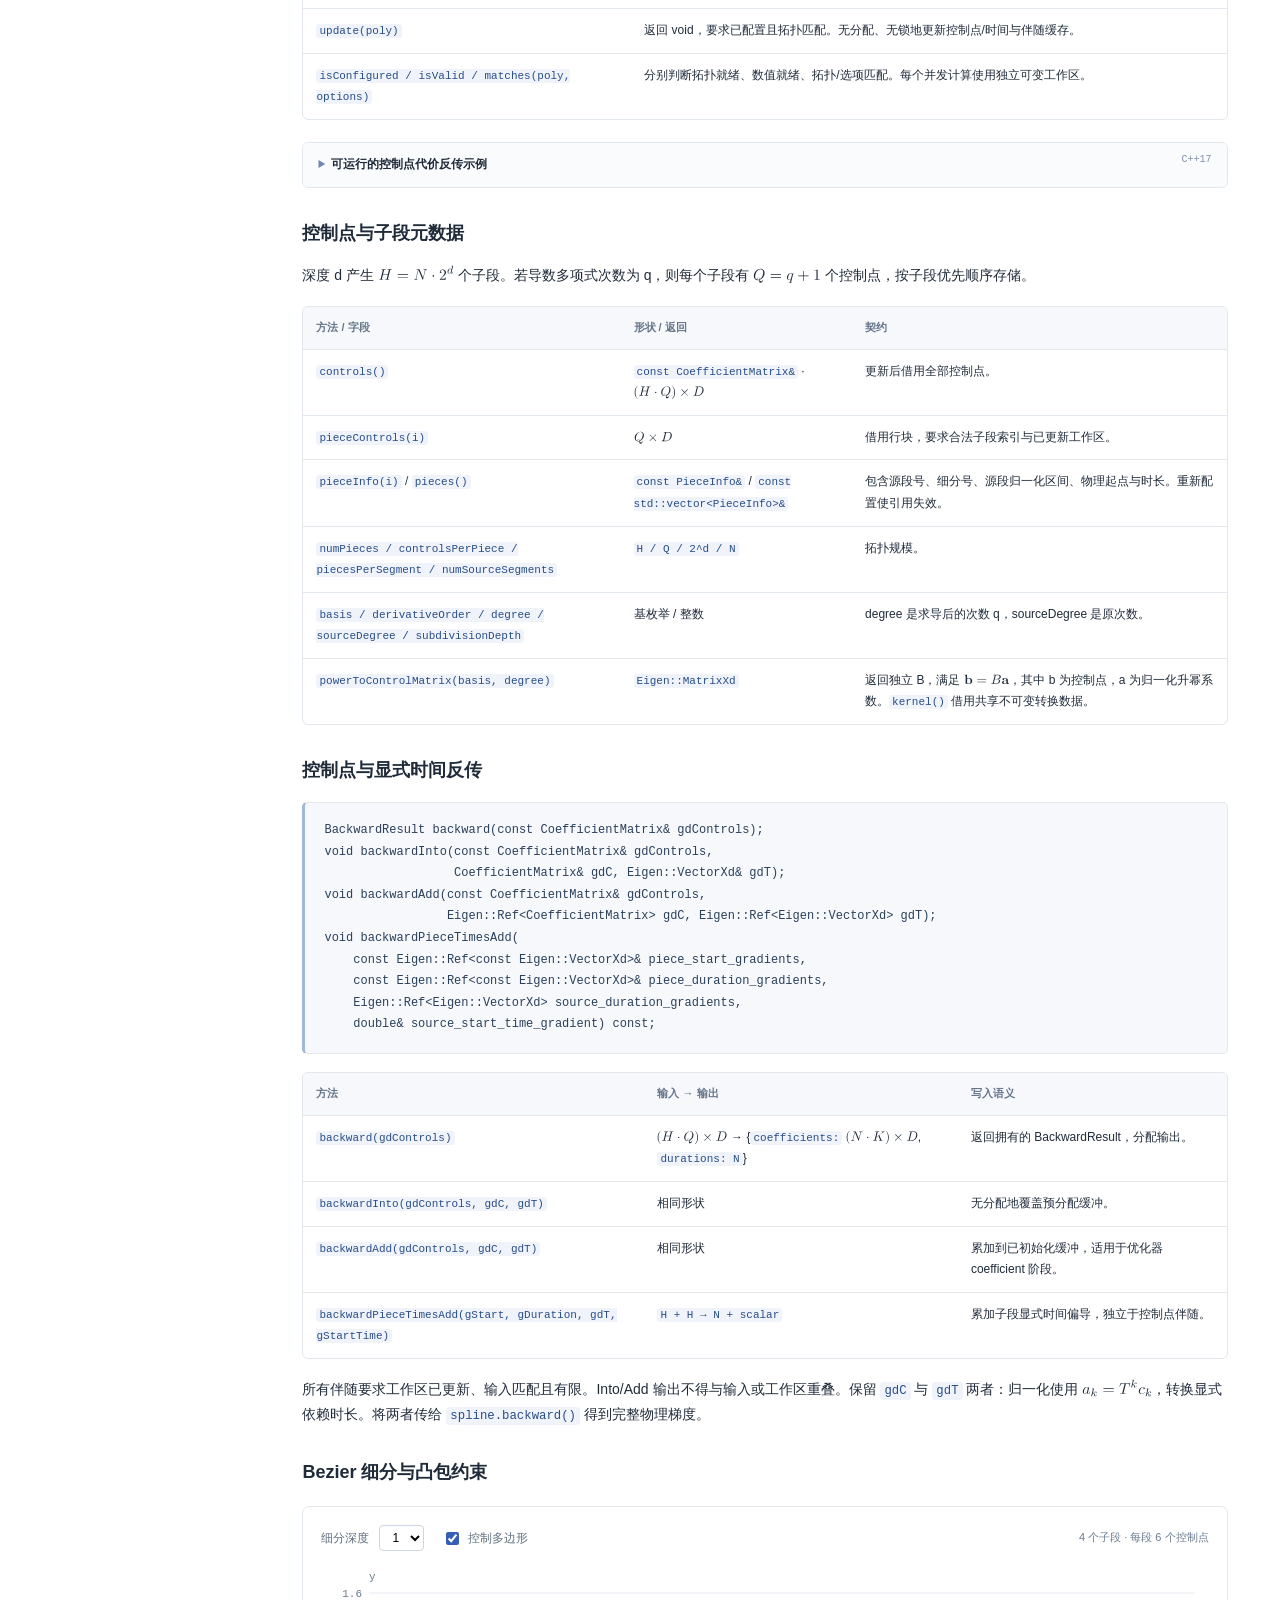
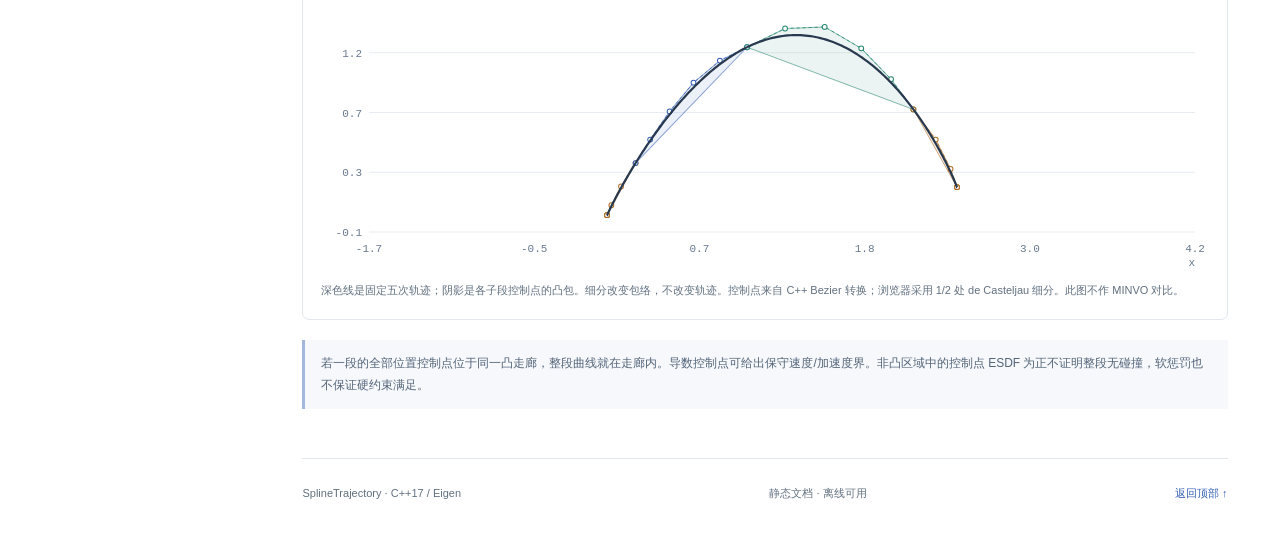
==== commit 9e04ecf8: "docs(api): render formulas as embedded LaTeX SVGs Replace plain-text formulas with self-contained SV" ====
--- a/docs/api/index.html
+++ b/docs/api/index.html
@@ -45,6 +45,7 @@
 <a class="nav-child" href="#hull-demo"><span data-lang="en" lang="en">Subdivision explorer</span><span data-lang="zh" lang="zh-CN">细分示意</span></a>
 </div>
 </nav><div class="sidebar-footer">C++17 · Eigen<br><span data-lang="en" lang="en">Online &amp; offline reference</span><span data-lang="zh" lang="zh-CN">在线与离线 API 参考</span></div></aside><main id="main">
+<!-- Static SVG formulas are rendered with LaTeX and dvisvgm; data-tex retains their source. -->
 <section id="overview" class="module intro"><div class="page-heading"><h1><span data-lang="en" lang="en">API reference</span><span data-lang="zh" lang="zh-CN">API 文档</span></h1><span class="version-tag">3 headers</span></div>
 <p><span data-lang="en" lang="en">Construction, evaluation and differentiation for minimum-control-effort trajectories. Interfaces are grouped by task; the three independent spline solvers share one reference below.</span><span data-lang="zh" lang="zh-CN">最小控制量轨迹的构造、求值与梯度计算。按使用任务组织接口，三套独立样条实现的公共接口统一说明。</span></p>
 <div class="data-flow" aria-label="Data flow / 数据流"><div><span data-lang="en" lang="en">Durations · waypoints · boundaries</span><span data-lang="zh" lang="zh-CN">时长 · 插值点 · 边界</span><small><code>T, P, bc</code></small></div><b>→</b><a href="#construction">Spline<small><span data-lang="en" lang="en">Build / update</span><span data-lang="zh" lang="zh-CN">构造 / 更新</span></small></a><b>→</b><a href="#sampling">PPolyND<small><span data-lang="en" lang="en">Evaluate / sample</span><span data-lang="zh" lang="zh-CN">求值 / 采样</span></small></a><b>↔</b><a href="#adjoint"><span data-lang="en" lang="en">Costs & gradients</span><span data-lang="zh" lang="zh-CN">代价与梯度</span><small>Optimizer · Hull</small></a></div>
@@ -54,19 +55,123 @@
 <tr id="cubic" data-search-entry>
 <td><code>CubicSplineND&lt;DIM&gt;</code></td>
 <td>3 / 4</td>
-<td>∫ ‖p″(t)‖² dt</td>
+<td><span class="math" data-tex="\int \left\lVert p^{(2)}(t)\right\rVert^2\,\mathrm{d}t"><span class="sr-only">∫ ‖p″(t)‖² dt</span><svg xmlns="http://www.w3.org/2000/svg" xmlns:xlink="http://www.w3.org/1999/xlink" width="6.7053em" height="2.3288em" viewBox="-65.300346 -72.564434 66.802308 23.201416" style="vertical-align: -0.9113em" aria-hidden="true" focusable="false" fill="currentColor">
+<defs>
+<path id="math-1-g0-112" d="M.448319 1.215442C.368618 1.554172 .348692 1.62391-.089664 1.62391C-.209215 1.62391-.318804 1.62391-.318804 1.8132C-.318804 1.892902-.268991 1.932752-.18929 1.932752C.079701 1.932752 .368618 1.902864 .647572 1.902864C.976339 1.902864 1.315068 1.932752 1.633873 1.932752C1.683686 1.932752 1.8132 1.932752 1.8132 1.733499C1.8132 1.62391 1.713574 1.62391 1.574097 1.62391C1.075965 1.62391 1.075965 1.554172 1.075965 1.464508C1.075965 1.344956 1.494396-.278954 1.564134-.52802C1.693649-.239103 1.972603 .109589 2.480697 .109589C3.636364 .109589 4.881694-1.344956 4.881694-2.809465C4.881694-3.745953 4.313823-4.403487 3.556663-4.403487C3.058531-4.403487 2.580324-4.044832 2.251557-3.656289C2.15193-4.194271 1.723537-4.403487 1.354919-4.403487C.896638-4.403487 .707347-4.014944 .617684-3.835616C.438356-3.496887 .308842-2.899128 .308842-2.86924C.308842-2.769614 .408468-2.769614 .428394-2.769614C.52802-2.769614 .537983-2.779577 .597758-2.998755C.767123-3.706102 .966376-4.184309 1.325031-4.184309C1.494396-4.184309 1.633873-4.104608 1.633873-3.726027C1.633873-3.496887 1.603985-3.387298 1.564134-3.217933L.448319 1.215442ZM2.201743-3.108344C2.271482-3.377335 2.540473-3.656289 2.719801-3.805729C3.068493-4.11457 3.35741-4.184309 3.526775-4.184309C3.92528-4.184309 4.164384-3.835616 4.164384-3.247821S3.835616-1.514321 3.656289-1.135741C3.317559-.438356 2.839352-.109589 2.470735-.109589C1.8132-.109589 1.683686-.936488 1.683686-.996264C1.683686-1.016189 1.683686-1.036115 1.713574-1.155666L2.201743-3.108344Z" />
+<path id="math-1-g0-116" d="M2.052304-3.985056H2.988792C3.188045-3.985056 3.287671-3.985056 3.287671-4.184309C3.287671-4.293898 3.188045-4.293898 3.008717-4.293898H2.132005C2.49066-5.708593 2.540473-5.907846 2.540473-5.967621C2.540473-6.136986 2.420922-6.236613 2.251557-6.236613C2.221669-6.236613 1.942715-6.22665 1.853051-5.877958L1.464508-4.293898H.52802C.328767-4.293898 .229141-4.293898 .229141-4.104608C.229141-3.985056 .308842-3.985056 .508095-3.985056H1.384807C.667497-1.155666 .627646-.986301 .627646-.806974C.627646-.268991 1.006227 .109589 1.544209 .109589C2.560399 .109589 3.128269-1.344956 3.128269-1.424658C3.128269-1.524284 3.048568-1.524284 3.008717-1.524284C2.919054-1.524284 2.909091-1.494396 2.859278-1.384807C2.430884-.348692 1.902864-.109589 1.564134-.109589C1.354919-.109589 1.255293-.239103 1.255293-.56787C1.255293-.806974 1.275218-.876712 1.315068-1.046077L2.052304-3.985056Z" />
+<path id="math-1-g1-40" d="M3.297634 2.391034C3.297634 2.361146 3.297634 2.34122 3.128269 2.171856C1.882939 .916563 1.564134-.966376 1.564134-2.49066C1.564134-4.224159 1.942715-5.957659 3.16812-7.202989C3.297634-7.32254 3.297634-7.342466 3.297634-7.372354C3.297634-7.442092 3.257783-7.47198 3.198007-7.47198C3.098381-7.47198 2.201743-6.794521 1.613948-5.529265C1.105853-4.433375 .986301-3.327522 .986301-2.49066C.986301-1.713574 1.09589-.508095 1.643836 .617684C2.241594 1.843088 3.098381 2.49066 3.198007 2.49066C3.257783 2.49066 3.297634 2.460772 3.297634 2.391034Z" />
+<path id="math-1-g1-41" d="M2.879203-2.49066C2.879203-3.267746 2.769614-4.473225 2.221669-5.599004C1.62391-6.824408 .767123-7.47198 .667497-7.47198C.607721-7.47198 .56787-7.43213 .56787-7.372354C.56787-7.342466 .56787-7.32254 .757161-7.143213C1.733499-6.156912 2.30137-4.572852 2.30137-2.49066C2.30137-.787049 1.932752 .966376 .697385 2.221669C.56787 2.34122 .56787 2.361146 .56787 2.391034C.56787 2.450809 .607721 2.49066 .667497 2.49066C.767123 2.49066 1.663761 1.8132 2.251557 .547945C2.759651-.547945 2.879203-1.653798 2.879203-2.49066Z" />
+<path id="math-1-g1-100" d="M3.785803-.547945V.109589L5.250311 0V-.308842C4.552927-.308842 4.473225-.37858 4.473225-.86675V-6.914072L3.038605-6.804483V-6.495641C3.73599-6.495641 3.815691-6.425903 3.815691-5.937733V-3.785803C3.526775-4.144458 3.098381-4.403487 2.560399-4.403487C1.384807-4.403487 .33873-3.427148 .33873-2.141968C.33873-.876712 1.315068 .109589 2.450809 .109589C3.088418 .109589 3.536737-.229141 3.785803-.547945ZM3.785803-3.217933V-1.175592C3.785803-.996264 3.785803-.976339 3.676214-.806974C3.377335-.328767 2.929016-.109589 2.500623-.109589C2.052304-.109589 1.693649-.368618 1.454545-.747198C1.195517-1.155666 1.165629-1.723537 1.165629-2.132005C1.165629-2.500623 1.185554-3.098381 1.474471-3.5467C1.683686-3.855542 2.062267-4.184309 2.600249-4.184309C2.948941-4.184309 3.367372-4.034869 3.676214-3.58655C3.785803-3.417186 3.785803-3.39726 3.785803-3.217933Z" />
+<path id="math-1-g2-40" d="M2.475716-5.230386C1.150685-4.29589 .801993-2.817435 .801993-1.750436C.801993-.767123 1.094894 .760149 2.475716 1.736488C2.531507 1.736488 2.615193 1.736488 2.615193 1.652802C2.615193 1.610959 2.594271 1.597011 2.545455 1.548194C1.617933 .711333 1.276214-.474222 1.276214-1.743462C1.276214-3.626401 1.994521-4.546949 2.566376-5.063014C2.594271-5.090909 2.615193-5.111831 2.615193-5.1467C2.615193-5.230386 2.531507-5.230386 2.475716-5.230386Z" />
+<path id="math-1-g2-41" d="M.627646-5.230386C.578829-5.230386 .495143-5.230386 .495143-5.1467C.495143-5.111831 .516065-5.090909 .557908-5.042092C1.157659-4.491158 1.827148-3.549689 1.827148-1.750436C1.827148-.292902 1.373848 .808966 .620672 1.492403C.502117 1.610959 .495143 1.617933 .495143 1.652802S.516065 1.736488 .585803 1.736488C.669489 1.736488 1.332005 1.276214 1.792279 .404483C2.099128-.174346 2.30137-.927522 2.30137-1.743462C2.30137-2.726775 2.008468-4.254047 .627646-5.230386Z" />
+<path id="math-1-g2-50" d="M3.521793-1.26924H3.284682C3.263761-1.115816 3.194022-.704359 3.103362-.63462C3.047572-.592777 2.510585-.592777 2.412951-.592777H1.129763C1.862017-1.241345 2.106102-1.436613 2.524533-1.764384C3.040598-2.175841 3.521793-2.608219 3.521793-3.270735C3.521793-4.11457 2.782565-4.630635 1.889913-4.630635C1.025156-4.630635 .439352-4.02391 .439352-3.382316C.439352-3.02665 .739228-2.991781 .808966-2.991781C.976339-2.991781 1.17858-3.110336 1.17858-3.361395C1.17858-3.486924 1.129763-3.731009 .767123-3.731009C.983313-4.226152 1.457534-4.379577 1.785305-4.379577C2.48269-4.379577 2.84533-3.835616 2.84533-3.270735C2.84533-2.66401 2.412951-2.182814 2.189788-1.931756L.509091-.27198C.439352-.209215 .439352-.195268 .439352 0H3.312578L3.521793-1.26924Z" />
+<path id="math-1-g3-13" d="M1.444583 5.818182C1.444583 5.977584 1.444583 6.1868 1.653798 6.1868C1.872976 6.1868 1.872976 5.987547 1.872976 5.818182V.159402C1.872976 0 1.872976-.209215 1.663761-.209215C1.444583-.209215 1.444583-.009963 1.444583 .159402V5.818182ZM3.656289 5.818182C3.656289 5.977584 3.656289 6.1868 3.865504 6.1868C4.084682 6.1868 4.084682 5.987547 4.084682 5.818182V.159402C4.084682 0 4.084682-.209215 3.875467-.209215C3.656289-.209215 3.656289-.009963 3.656289 .159402V5.818182Z" />
+<path id="math-1-g3-90" d="M1.036115 21.688667C1.354919 21.668742 1.524284 21.449564 1.524284 21.200498C1.524284 20.871731 1.275218 20.712329 1.046077 20.712329C.806974 20.712329 .557908 20.861768 .557908 21.210461C.557908 21.718555 1.05604 22.136986 1.663761 22.136986C3.178082 22.136986 3.745953 19.805729 4.4533 16.916563C5.220423 13.768369 5.867995 10.590286 6.405978 7.392279C6.774595 5.270237 7.143213 3.277709 7.481943 1.992528C7.601494 1.504359 7.940224 .219178 8.328767 .219178C8.637609 .219178 8.886675 .408468 8.926526 .448319C8.597758 .468244 8.428394 .687422 8.428394 .936488C8.428394 1.265255 8.67746 1.424658 8.9066 1.424658C9.145704 1.424658 9.39477 1.275218 9.39477 .926526C9.39477 .388543 8.856787 0 8.308842 0C7.551681 0 6.993773 1.085928 6.445828 3.118306C6.41594 3.227895 5.061021 8.229141 3.965131 14.744707C3.706102 16.268991 3.417186 17.932752 3.088418 19.317559C2.909091 20.044832 2.450809 21.917808 1.643836 21.917808C1.285181 21.917808 1.046077 21.688667 1.036115 21.688667Z" />
+</defs>
+<g id="math-1-page1">
+<g fill="currentColor">
+<use x="-65.358254" y="-72.000004" xlink:href="#math-1-g3-90" />
+<use x="-53.7352" y="-69.896762" xlink:href="#math-1-g3-13" />
+<use x="-53.7352" y="-63.919117" xlink:href="#math-1-g3-13" />
+<use x="-53.7352" y="-57.941472" xlink:href="#math-1-g3-13" />
+<use x="-48.200383" y="-58.439634" xlink:href="#math-1-g0-112" />
+<use x="-43.187918" y="-62.55313" xlink:href="#math-1-g2-40" />
+<use x="-40.074575" y="-62.55313" xlink:href="#math-1-g2-50" />
+<use x="-36.103334" y="-62.55313" xlink:href="#math-1-g2-41" />
+<use x="-32.491868" y="-58.439634" xlink:href="#math-1-g1-40" />
+<use x="-28.617494" y="-58.439634" xlink:href="#math-1-g0-116" />
+<use x="-25.019859" y="-58.439634" xlink:href="#math-1-g1-41" />
+<use x="-21.145485" y="-69.896762" xlink:href="#math-1-g3-13" />
+<use x="-21.145485" y="-63.919117" xlink:href="#math-1-g3-13" />
+<use x="-21.145485" y="-57.941472" xlink:href="#math-1-g3-13" />
+<use x="-15.610695" y="-67.433799" xlink:href="#math-1-g2-50" />
+<use x="-7.820527" y="-58.439634" xlink:href="#math-1-g1-100" />
+<use x="-2.28571" y="-58.439634" xlink:href="#math-1-g0-116" />
+</g>
+</g>
+</svg></span></td>
 <td><span data-lang="en" lang="en">Velocity <code>v</code></span><span data-lang="zh" lang="zh-CN">速度 <code>v</code></span></td>
 </tr>
 <tr id="quintic" data-search-entry>
 <td><code>QuinticSplineND&lt;DIM&gt;</code></td>
 <td>5 / 6</td>
-<td>∫ ‖p‴(t)‖² dt</td>
+<td><span class="math" data-tex="\int \left\lVert p^{(3)}(t)\right\rVert^2\,\mathrm{d}t"><span class="sr-only">∫ ‖p‴(t)‖² dt</span><svg xmlns="http://www.w3.org/2000/svg" xmlns:xlink="http://www.w3.org/1999/xlink" width="6.7053em" height="2.3288em" viewBox="-65.300346 -72.564434 66.802308 23.201416" style="vertical-align: -0.9113em" aria-hidden="true" focusable="false" fill="currentColor">
+<defs>
+<path id="math-2-g0-112" d="M.448319 1.215442C.368618 1.554172 .348692 1.62391-.089664 1.62391C-.209215 1.62391-.318804 1.62391-.318804 1.8132C-.318804 1.892902-.268991 1.932752-.18929 1.932752C.079701 1.932752 .368618 1.902864 .647572 1.902864C.976339 1.902864 1.315068 1.932752 1.633873 1.932752C1.683686 1.932752 1.8132 1.932752 1.8132 1.733499C1.8132 1.62391 1.713574 1.62391 1.574097 1.62391C1.075965 1.62391 1.075965 1.554172 1.075965 1.464508C1.075965 1.344956 1.494396-.278954 1.564134-.52802C1.693649-.239103 1.972603 .109589 2.480697 .109589C3.636364 .109589 4.881694-1.344956 4.881694-2.809465C4.881694-3.745953 4.313823-4.403487 3.556663-4.403487C3.058531-4.403487 2.580324-4.044832 2.251557-3.656289C2.15193-4.194271 1.723537-4.403487 1.354919-4.403487C.896638-4.403487 .707347-4.014944 .617684-3.835616C.438356-3.496887 .308842-2.899128 .308842-2.86924C.308842-2.769614 .408468-2.769614 .428394-2.769614C.52802-2.769614 .537983-2.779577 .597758-2.998755C.767123-3.706102 .966376-4.184309 1.325031-4.184309C1.494396-4.184309 1.633873-4.104608 1.633873-3.726027C1.633873-3.496887 1.603985-3.387298 1.564134-3.217933L.448319 1.215442ZM2.201743-3.108344C2.271482-3.377335 2.540473-3.656289 2.719801-3.805729C3.068493-4.11457 3.35741-4.184309 3.526775-4.184309C3.92528-4.184309 4.164384-3.835616 4.164384-3.247821S3.835616-1.514321 3.656289-1.135741C3.317559-.438356 2.839352-.109589 2.470735-.109589C1.8132-.109589 1.683686-.936488 1.683686-.996264C1.683686-1.016189 1.683686-1.036115 1.713574-1.155666L2.201743-3.108344Z" />
+<path id="math-2-g0-116" d="M2.052304-3.985056H2.988792C3.188045-3.985056 3.287671-3.985056 3.287671-4.184309C3.287671-4.293898 3.188045-4.293898 3.008717-4.293898H2.132005C2.49066-5.708593 2.540473-5.907846 2.540473-5.967621C2.540473-6.136986 2.420922-6.236613 2.251557-6.236613C2.221669-6.236613 1.942715-6.22665 1.853051-5.877958L1.464508-4.293898H.52802C.328767-4.293898 .229141-4.293898 .229141-4.104608C.229141-3.985056 .308842-3.985056 .508095-3.985056H1.384807C.667497-1.155666 .627646-.986301 .627646-.806974C.627646-.268991 1.006227 .109589 1.544209 .109589C2.560399 .109589 3.128269-1.344956 3.128269-1.424658C3.128269-1.524284 3.048568-1.524284 3.008717-1.524284C2.919054-1.524284 2.909091-1.494396 2.859278-1.384807C2.430884-.348692 1.902864-.109589 1.564134-.109589C1.354919-.109589 1.255293-.239103 1.255293-.56787C1.255293-.806974 1.275218-.876712 1.315068-1.046077L2.052304-3.985056Z" />
+<path id="math-2-g1-40" d="M3.297634 2.391034C3.297634 2.361146 3.297634 2.34122 3.128269 2.171856C1.882939 .916563 1.564134-.966376 1.564134-2.49066C1.564134-4.224159 1.942715-5.957659 3.16812-7.202989C3.297634-7.32254 3.297634-7.342466 3.297634-7.372354C3.297634-7.442092 3.257783-7.47198 3.198007-7.47198C3.098381-7.47198 2.201743-6.794521 1.613948-5.529265C1.105853-4.433375 .986301-3.327522 .986301-2.49066C.986301-1.713574 1.09589-.508095 1.643836 .617684C2.241594 1.843088 3.098381 2.49066 3.198007 2.49066C3.257783 2.49066 3.297634 2.460772 3.297634 2.391034Z" />
+<path id="math-2-g1-41" d="M2.879203-2.49066C2.879203-3.267746 2.769614-4.473225 2.221669-5.599004C1.62391-6.824408 .767123-7.47198 .667497-7.47198C.607721-7.47198 .56787-7.43213 .56787-7.372354C.56787-7.342466 .56787-7.32254 .757161-7.143213C1.733499-6.156912 2.30137-4.572852 2.30137-2.49066C2.30137-.787049 1.932752 .966376 .697385 2.221669C.56787 2.34122 .56787 2.361146 .56787 2.391034C.56787 2.450809 .607721 2.49066 .667497 2.49066C.767123 2.49066 1.663761 1.8132 2.251557 .547945C2.759651-.547945 2.879203-1.653798 2.879203-2.49066Z" />
+<path id="math-2-g1-100" d="M3.785803-.547945V.109589L5.250311 0V-.308842C4.552927-.308842 4.473225-.37858 4.473225-.86675V-6.914072L3.038605-6.804483V-6.495641C3.73599-6.495641 3.815691-6.425903 3.815691-5.937733V-3.785803C3.526775-4.144458 3.098381-4.403487 2.560399-4.403487C1.384807-4.403487 .33873-3.427148 .33873-2.141968C.33873-.876712 1.315068 .109589 2.450809 .109589C3.088418 .109589 3.536737-.229141 3.785803-.547945ZM3.785803-3.217933V-1.175592C3.785803-.996264 3.785803-.976339 3.676214-.806974C3.377335-.328767 2.929016-.109589 2.500623-.109589C2.052304-.109589 1.693649-.368618 1.454545-.747198C1.195517-1.155666 1.165629-1.723537 1.165629-2.132005C1.165629-2.500623 1.185554-3.098381 1.474471-3.5467C1.683686-3.855542 2.062267-4.184309 2.600249-4.184309C2.948941-4.184309 3.367372-4.034869 3.676214-3.58655C3.785803-3.417186 3.785803-3.39726 3.785803-3.217933Z" />
+<path id="math-2-g2-40" d="M2.475716-5.230386C1.150685-4.29589 .801993-2.817435 .801993-1.750436C.801993-.767123 1.094894 .760149 2.475716 1.736488C2.531507 1.736488 2.615193 1.736488 2.615193 1.652802C2.615193 1.610959 2.594271 1.597011 2.545455 1.548194C1.617933 .711333 1.276214-.474222 1.276214-1.743462C1.276214-3.626401 1.994521-4.546949 2.566376-5.063014C2.594271-5.090909 2.615193-5.111831 2.615193-5.1467C2.615193-5.230386 2.531507-5.230386 2.475716-5.230386Z" />
+<path id="math-2-g2-41" d="M.627646-5.230386C.578829-5.230386 .495143-5.230386 .495143-5.1467C.495143-5.111831 .516065-5.090909 .557908-5.042092C1.157659-4.491158 1.827148-3.549689 1.827148-1.750436C1.827148-.292902 1.373848 .808966 .620672 1.492403C.502117 1.610959 .495143 1.617933 .495143 1.652802S.516065 1.736488 .585803 1.736488C.669489 1.736488 1.332005 1.276214 1.792279 .404483C2.099128-.174346 2.30137-.927522 2.30137-1.743462C2.30137-2.726775 2.008468-4.254047 .627646-5.230386Z" />
+<path id="math-2-g2-50" d="M3.521793-1.26924H3.284682C3.263761-1.115816 3.194022-.704359 3.103362-.63462C3.047572-.592777 2.510585-.592777 2.412951-.592777H1.129763C1.862017-1.241345 2.106102-1.436613 2.524533-1.764384C3.040598-2.175841 3.521793-2.608219 3.521793-3.270735C3.521793-4.11457 2.782565-4.630635 1.889913-4.630635C1.025156-4.630635 .439352-4.02391 .439352-3.382316C.439352-3.02665 .739228-2.991781 .808966-2.991781C.976339-2.991781 1.17858-3.110336 1.17858-3.361395C1.17858-3.486924 1.129763-3.731009 .767123-3.731009C.983313-4.226152 1.457534-4.379577 1.785305-4.379577C2.48269-4.379577 2.84533-3.835616 2.84533-3.270735C2.84533-2.66401 2.412951-2.182814 2.189788-1.931756L.509091-.27198C.439352-.209215 .439352-.195268 .439352 0H3.312578L3.521793-1.26924Z" />
+<path id="math-2-g2-51" d="M1.903861-2.329265C2.447821-2.329265 2.838356-1.952677 2.838356-1.206476C2.838356-.341719 2.336239-.083686 1.931756-.083686C1.652802-.083686 1.039103-.160399 .746202-.571856C1.073973-.585803 1.150685-.81594 1.150685-.962391C1.150685-1.185554 .983313-1.345953 .767123-1.345953C.571856-1.345953 .376588-1.227397 .376588-.941469C.376588-.285928 1.101868 .139477 1.945704 .139477C2.915068 .139477 3.584558-.509091 3.584558-1.206476C3.584558-1.750436 3.138232-2.294396 2.371108-2.454795C3.103362-2.719801 3.368369-3.242839 3.368369-3.668244C3.368369-4.219178 2.733748-4.630635 1.959651-4.630635S.592777-4.254047 .592777-3.696139C.592777-3.459029 .746202-3.326526 .955417-3.326526C1.171606-3.326526 1.311083-3.486924 1.311083-3.682192C1.311083-3.884433 1.171606-4.030884 .955417-4.044832C1.199502-4.351681 1.680697-4.428394 1.93873-4.428394C2.252553-4.428394 2.691905-4.274969 2.691905-3.668244C2.691905-3.375342 2.594271-3.054545 2.412951-2.838356C2.182814-2.57335 1.987547-2.559402 1.638854-2.538481C1.464508-2.524533 1.45056-2.524533 1.415691-2.517559C1.401743-2.517559 1.345953-2.503611 1.345953-2.426899C1.345953-2.329265 1.408717-2.329265 1.527273-2.329265H1.903861Z" />
+<path id="math-2-g3-13" d="M1.444583 5.818182C1.444583 5.977584 1.444583 6.1868 1.653798 6.1868C1.872976 6.1868 1.872976 5.987547 1.872976 5.818182V.159402C1.872976 0 1.872976-.209215 1.663761-.209215C1.444583-.209215 1.444583-.009963 1.444583 .159402V5.818182ZM3.656289 5.818182C3.656289 5.977584 3.656289 6.1868 3.865504 6.1868C4.084682 6.1868 4.084682 5.987547 4.084682 5.818182V.159402C4.084682 0 4.084682-.209215 3.875467-.209215C3.656289-.209215 3.656289-.009963 3.656289 .159402V5.818182Z" />
+<path id="math-2-g3-90" d="M1.036115 21.688667C1.354919 21.668742 1.524284 21.449564 1.524284 21.200498C1.524284 20.871731 1.275218 20.712329 1.046077 20.712329C.806974 20.712329 .557908 20.861768 .557908 21.210461C.557908 21.718555 1.05604 22.136986 1.663761 22.136986C3.178082 22.136986 3.745953 19.805729 4.4533 16.916563C5.220423 13.768369 5.867995 10.590286 6.405978 7.392279C6.774595 5.270237 7.143213 3.277709 7.481943 1.992528C7.601494 1.504359 7.940224 .219178 8.328767 .219178C8.637609 .219178 8.886675 .408468 8.926526 .448319C8.597758 .468244 8.428394 .687422 8.428394 .936488C8.428394 1.265255 8.67746 1.424658 8.9066 1.424658C9.145704 1.424658 9.39477 1.275218 9.39477 .926526C9.39477 .388543 8.856787 0 8.308842 0C7.551681 0 6.993773 1.085928 6.445828 3.118306C6.41594 3.227895 5.061021 8.229141 3.965131 14.744707C3.706102 16.268991 3.417186 17.932752 3.088418 19.317559C2.909091 20.044832 2.450809 21.917808 1.643836 21.917808C1.285181 21.917808 1.046077 21.688667 1.036115 21.688667Z" />
+</defs>
+<g id="math-2-page1">
+<g fill="currentColor">
+<use x="-65.358254" y="-72.000004" xlink:href="#math-2-g3-90" />
+<use x="-53.7352" y="-69.896762" xlink:href="#math-2-g3-13" />
+<use x="-53.7352" y="-63.919117" xlink:href="#math-2-g3-13" />
+<use x="-53.7352" y="-57.941472" xlink:href="#math-2-g3-13" />
+<use x="-48.200383" y="-58.439634" xlink:href="#math-2-g0-112" />
+<use x="-43.187918" y="-62.55313" xlink:href="#math-2-g2-40" />
+<use x="-40.074575" y="-62.55313" xlink:href="#math-2-g2-51" />
+<use x="-36.103334" y="-62.55313" xlink:href="#math-2-g2-41" />
+<use x="-32.491868" y="-58.439634" xlink:href="#math-2-g1-40" />
+<use x="-28.617494" y="-58.439634" xlink:href="#math-2-g0-116" />
+<use x="-25.019859" y="-58.439634" xlink:href="#math-2-g1-41" />
+<use x="-21.145485" y="-69.896762" xlink:href="#math-2-g3-13" />
+<use x="-21.145485" y="-63.919117" xlink:href="#math-2-g3-13" />
+<use x="-21.145485" y="-57.941472" xlink:href="#math-2-g3-13" />
+<use x="-15.610695" y="-67.433799" xlink:href="#math-2-g2-50" />
+<use x="-7.820527" y="-58.439634" xlink:href="#math-2-g1-100" />
+<use x="-2.28571" y="-58.439634" xlink:href="#math-2-g0-116" />
+</g>
+</g>
+</svg></span></td>
 <td><span data-lang="en" lang="en"><code>v, a</code></span><span data-lang="zh" lang="zh-CN"><code>v, a</code></span></td>
 </tr>
 <tr id="septic" data-search-entry>
 <td><code>SepticSplineND&lt;DIM&gt;</code></td>
 <td>7 / 8</td>
-<td>∫ ‖p⁽⁴⁾(t)‖² dt</td>
+<td><span class="math" data-tex="\int \left\lVert p^{(4)}(t)\right\rVert^2\,\mathrm{d}t"><span class="sr-only">∫ ‖p⁽⁴⁾(t)‖² dt</span><svg xmlns="http://www.w3.org/2000/svg" xmlns:xlink="http://www.w3.org/1999/xlink" width="6.7053em" height="2.3288em" viewBox="-65.300346 -72.564434 66.802308 23.201416" style="vertical-align: -0.9113em" aria-hidden="true" focusable="false" fill="currentColor">
+<defs>
+<path id="math-3-g0-112" d="M.448319 1.215442C.368618 1.554172 .348692 1.62391-.089664 1.62391C-.209215 1.62391-.318804 1.62391-.318804 1.8132C-.318804 1.892902-.268991 1.932752-.18929 1.932752C.079701 1.932752 .368618 1.902864 .647572 1.902864C.976339 1.902864 1.315068 1.932752 1.633873 1.932752C1.683686 1.932752 1.8132 1.932752 1.8132 1.733499C1.8132 1.62391 1.713574 1.62391 1.574097 1.62391C1.075965 1.62391 1.075965 1.554172 1.075965 1.464508C1.075965 1.344956 1.494396-.278954 1.564134-.52802C1.693649-.239103 1.972603 .109589 2.480697 .109589C3.636364 .109589 4.881694-1.344956 4.881694-2.809465C4.881694-3.745953 4.313823-4.403487 3.556663-4.403487C3.058531-4.403487 2.580324-4.044832 2.251557-3.656289C2.15193-4.194271 1.723537-4.403487 1.354919-4.403487C.896638-4.403487 .707347-4.014944 .617684-3.835616C.438356-3.496887 .308842-2.899128 .308842-2.86924C.308842-2.769614 .408468-2.769614 .428394-2.769614C.52802-2.769614 .537983-2.779577 .597758-2.998755C.767123-3.706102 .966376-4.184309 1.325031-4.184309C1.494396-4.184309 1.633873-4.104608 1.633873-3.726027C1.633873-3.496887 1.603985-3.387298 1.564134-3.217933L.448319 1.215442ZM2.201743-3.108344C2.271482-3.377335 2.540473-3.656289 2.719801-3.805729C3.068493-4.11457 3.35741-4.184309 3.526775-4.184309C3.92528-4.184309 4.164384-3.835616 4.164384-3.247821S3.835616-1.514321 3.656289-1.135741C3.317559-.438356 2.839352-.109589 2.470735-.109589C1.8132-.109589 1.683686-.936488 1.683686-.996264C1.683686-1.016189 1.683686-1.036115 1.713574-1.155666L2.201743-3.108344Z" />
+<path id="math-3-g0-116" d="M2.052304-3.985056H2.988792C3.188045-3.985056 3.287671-3.985056 3.287671-4.184309C3.287671-4.293898 3.188045-4.293898 3.008717-4.293898H2.132005C2.49066-5.708593 2.540473-5.907846 2.540473-5.967621C2.540473-6.136986 2.420922-6.236613 2.251557-6.236613C2.221669-6.236613 1.942715-6.22665 1.853051-5.877958L1.464508-4.293898H.52802C.328767-4.293898 .229141-4.293898 .229141-4.104608C.229141-3.985056 .308842-3.985056 .508095-3.985056H1.384807C.667497-1.155666 .627646-.986301 .627646-.806974C.627646-.268991 1.006227 .109589 1.544209 .109589C2.560399 .109589 3.128269-1.344956 3.128269-1.424658C3.128269-1.524284 3.048568-1.524284 3.008717-1.524284C2.919054-1.524284 2.909091-1.494396 2.859278-1.384807C2.430884-.348692 1.902864-.109589 1.564134-.109589C1.354919-.109589 1.255293-.239103 1.255293-.56787C1.255293-.806974 1.275218-.876712 1.315068-1.046077L2.052304-3.985056Z" />
+<path id="math-3-g1-40" d="M3.297634 2.391034C3.297634 2.361146 3.297634 2.34122 3.128269 2.171856C1.882939 .916563 1.564134-.966376 1.564134-2.49066C1.564134-4.224159 1.942715-5.957659 3.16812-7.202989C3.297634-7.32254 3.297634-7.342466 3.297634-7.372354C3.297634-7.442092 3.257783-7.47198 3.198007-7.47198C3.098381-7.47198 2.201743-6.794521 1.613948-5.529265C1.105853-4.433375 .986301-3.327522 .986301-2.49066C.986301-1.713574 1.09589-.508095 1.643836 .617684C2.241594 1.843088 3.098381 2.49066 3.198007 2.49066C3.257783 2.49066 3.297634 2.460772 3.297634 2.391034Z" />
+<path id="math-3-g1-41" d="M2.879203-2.49066C2.879203-3.267746 2.769614-4.473225 2.221669-5.599004C1.62391-6.824408 .767123-7.47198 .667497-7.47198C.607721-7.47198 .56787-7.43213 .56787-7.372354C.56787-7.342466 .56787-7.32254 .757161-7.143213C1.733499-6.156912 2.30137-4.572852 2.30137-2.49066C2.30137-.787049 1.932752 .966376 .697385 2.221669C.56787 2.34122 .56787 2.361146 .56787 2.391034C.56787 2.450809 .607721 2.49066 .667497 2.49066C.767123 2.49066 1.663761 1.8132 2.251557 .547945C2.759651-.547945 2.879203-1.653798 2.879203-2.49066Z" />
+<path id="math-3-g1-100" d="M3.785803-.547945V.109589L5.250311 0V-.308842C4.552927-.308842 4.473225-.37858 4.473225-.86675V-6.914072L3.038605-6.804483V-6.495641C3.73599-6.495641 3.815691-6.425903 3.815691-5.937733V-3.785803C3.526775-4.144458 3.098381-4.403487 2.560399-4.403487C1.384807-4.403487 .33873-3.427148 .33873-2.141968C.33873-.876712 1.315068 .109589 2.450809 .109589C3.088418 .109589 3.536737-.229141 3.785803-.547945ZM3.785803-3.217933V-1.175592C3.785803-.996264 3.785803-.976339 3.676214-.806974C3.377335-.328767 2.929016-.109589 2.500623-.109589C2.052304-.109589 1.693649-.368618 1.454545-.747198C1.195517-1.155666 1.165629-1.723537 1.165629-2.132005C1.165629-2.500623 1.185554-3.098381 1.474471-3.5467C1.683686-3.855542 2.062267-4.184309 2.600249-4.184309C2.948941-4.184309 3.367372-4.034869 3.676214-3.58655C3.785803-3.417186 3.785803-3.39726 3.785803-3.217933Z" />
+<path id="math-3-g2-40" d="M2.475716-5.230386C1.150685-4.29589 .801993-2.817435 .801993-1.750436C.801993-.767123 1.094894 .760149 2.475716 1.736488C2.531507 1.736488 2.615193 1.736488 2.615193 1.652802C2.615193 1.610959 2.594271 1.597011 2.545455 1.548194C1.617933 .711333 1.276214-.474222 1.276214-1.743462C1.276214-3.626401 1.994521-4.546949 2.566376-5.063014C2.594271-5.090909 2.615193-5.111831 2.615193-5.1467C2.615193-5.230386 2.531507-5.230386 2.475716-5.230386Z" />
+<path id="math-3-g2-41" d="M.627646-5.230386C.578829-5.230386 .495143-5.230386 .495143-5.1467C.495143-5.111831 .516065-5.090909 .557908-5.042092C1.157659-4.491158 1.827148-3.549689 1.827148-1.750436C1.827148-.292902 1.373848 .808966 .620672 1.492403C.502117 1.610959 .495143 1.617933 .495143 1.652802S.516065 1.736488 .585803 1.736488C.669489 1.736488 1.332005 1.276214 1.792279 .404483C2.099128-.174346 2.30137-.927522 2.30137-1.743462C2.30137-2.726775 2.008468-4.254047 .627646-5.230386Z" />
+<path id="math-3-g2-50" d="M3.521793-1.26924H3.284682C3.263761-1.115816 3.194022-.704359 3.103362-.63462C3.047572-.592777 2.510585-.592777 2.412951-.592777H1.129763C1.862017-1.241345 2.106102-1.436613 2.524533-1.764384C3.040598-2.175841 3.521793-2.608219 3.521793-3.270735C3.521793-4.11457 2.782565-4.630635 1.889913-4.630635C1.025156-4.630635 .439352-4.02391 .439352-3.382316C.439352-3.02665 .739228-2.991781 .808966-2.991781C.976339-2.991781 1.17858-3.110336 1.17858-3.361395C1.17858-3.486924 1.129763-3.731009 .767123-3.731009C.983313-4.226152 1.457534-4.379577 1.785305-4.379577C2.48269-4.379577 2.84533-3.835616 2.84533-3.270735C2.84533-2.66401 2.412951-2.182814 2.189788-1.931756L.509091-.27198C.439352-.209215 .439352-.195268 .439352 0H3.312578L3.521793-1.26924Z" />
+<path id="math-3-g2-52" d="M3.689166-1.143711V-1.39477H2.915068V-4.505106C2.915068-4.651557 2.915068-4.700374 2.761644-4.700374C2.677958-4.700374 2.650062-4.700374 2.580324-4.60274L.27198-1.39477V-1.143711H2.322291V-.571856C2.322291-.334745 2.322291-.251059 1.75741-.251059H1.569116V0C1.917808-.013948 2.364134-.027895 2.615193-.027895C2.873225-.027895 3.319552-.013948 3.668244 0V-.251059H3.47995C2.915068-.251059 2.915068-.334745 2.915068-.571856V-1.143711H3.689166ZM2.371108-3.947198V-1.39477H.530012L2.371108-3.947198Z" />
+<path id="math-3-g3-13" d="M1.444583 5.818182C1.444583 5.977584 1.444583 6.1868 1.653798 6.1868C1.872976 6.1868 1.872976 5.987547 1.872976 5.818182V.159402C1.872976 0 1.872976-.209215 1.663761-.209215C1.444583-.209215 1.444583-.009963 1.444583 .159402V5.818182ZM3.656289 5.818182C3.656289 5.977584 3.656289 6.1868 3.865504 6.1868C4.084682 6.1868 4.084682 5.987547 4.084682 5.818182V.159402C4.084682 0 4.084682-.209215 3.875467-.209215C3.656289-.209215 3.656289-.009963 3.656289 .159402V5.818182Z" />
+<path id="math-3-g3-90" d="M1.036115 21.688667C1.354919 21.668742 1.524284 21.449564 1.524284 21.200498C1.524284 20.871731 1.275218 20.712329 1.046077 20.712329C.806974 20.712329 .557908 20.861768 .557908 21.210461C.557908 21.718555 1.05604 22.136986 1.663761 22.136986C3.178082 22.136986 3.745953 19.805729 4.4533 16.916563C5.220423 13.768369 5.867995 10.590286 6.405978 7.392279C6.774595 5.270237 7.143213 3.277709 7.481943 1.992528C7.601494 1.504359 7.940224 .219178 8.328767 .219178C8.637609 .219178 8.886675 .408468 8.926526 .448319C8.597758 .468244 8.428394 .687422 8.428394 .936488C8.428394 1.265255 8.67746 1.424658 8.9066 1.424658C9.145704 1.424658 9.39477 1.275218 9.39477 .926526C9.39477 .388543 8.856787 0 8.308842 0C7.551681 0 6.993773 1.085928 6.445828 3.118306C6.41594 3.227895 5.061021 8.229141 3.965131 14.744707C3.706102 16.268991 3.417186 17.932752 3.088418 19.317559C2.909091 20.044832 2.450809 21.917808 1.643836 21.917808C1.285181 21.917808 1.046077 21.688667 1.036115 21.688667Z" />
+</defs>
+<g id="math-3-page1">
+<g fill="currentColor">
+<use x="-65.358254" y="-72.000004" xlink:href="#math-3-g3-90" />
+<use x="-53.7352" y="-69.896762" xlink:href="#math-3-g3-13" />
+<use x="-53.7352" y="-63.919117" xlink:href="#math-3-g3-13" />
+<use x="-53.7352" y="-57.941472" xlink:href="#math-3-g3-13" />
+<use x="-48.200383" y="-58.439634" xlink:href="#math-3-g0-112" />
+<use x="-43.187918" y="-62.55313" xlink:href="#math-3-g2-40" />
+<use x="-40.074575" y="-62.55313" xlink:href="#math-3-g2-52" />
+<use x="-36.103334" y="-62.55313" xlink:href="#math-3-g2-41" />
+<use x="-32.491868" y="-58.439634" xlink:href="#math-3-g1-40" />
+<use x="-28.617494" y="-58.439634" xlink:href="#math-3-g0-116" />
+<use x="-25.019859" y="-58.439634" xlink:href="#math-3-g1-41" />
+<use x="-21.145485" y="-69.896762" xlink:href="#math-3-g3-13" />
+<use x="-21.145485" y="-63.919117" xlink:href="#math-3-g3-13" />
+<use x="-21.145485" y="-57.941472" xlink:href="#math-3-g3-13" />
+<use x="-15.610695" y="-67.433799" xlink:href="#math-3-g2-50" />
+<use x="-7.820527" y="-58.439634" xlink:href="#math-3-g1-100" />
+<use x="-2.28571" y="-58.439634" xlink:href="#math-3-g0-116" />
+</g>
+</g>
+</svg></span></td>
 <td><span data-lang="en" lang="en"><code>v, a, j</code></span><span data-lang="zh" lang="zh-CN"><code>v, a, j</code></span></td>
 </tr>
 </tbody></table></div>
@@ -93,7 +198,91 @@
 </tr>
 <tr id="coefficient-layout" data-search-entry>
 <td><span data-lang="en" lang="en">Coordinates & storage</span><span data-lang="zh" lang="zh-CN">坐标与存储</span></td>
-<td><span data-lang="en" lang="en">Times are physical seconds; coordinates and spatial units are caller-defined. Waypoints: <code>(N+1) × D</code>. Coefficients: <code>(N·K) × D</code>, piece-major and ascending local-time powers.</span><span data-lang="zh" lang="zh-CN">时间为物理秒数；坐标系和空间单位由调用方定义。插值点为 <code>(N+1) × D</code>；系数为 <code>(N·K) × D</code>，先分段、段内按局部时间升幂排列。</span></td>
+<td><span data-lang="en" lang="en">Times are physical seconds; coordinates and spatial units are caller-defined. Waypoints: <span class="math" data-tex="(N+1)\times D"><span class="sr-only">(N+1) × D</span><svg xmlns="http://www.w3.org/2000/svg" xmlns:xlink="http://www.w3.org/1999/xlink" width="5.4401em" height="1.1004em" viewBox="-64.871953 -72.500004 54.197597 10.962640" style="vertical-align: -0.3002em" aria-hidden="true" focusable="false" fill="currentColor">
+<defs>
+<path id="math-4-g0-2" d="M3.875467-2.769614L1.882939-4.752179C1.763387-4.871731 1.743462-4.891656 1.663761-4.891656C1.564134-4.891656 1.464508-4.801993 1.464508-4.692403C1.464508-4.622665 1.484433-4.60274 1.594022-4.493151L3.58655-2.49066L1.594022-.488169C1.484433-.37858 1.464508-.358655 1.464508-.288917C1.464508-.179328 1.564134-.089664 1.663761-.089664C1.743462-.089664 1.763387-.109589 1.882939-.229141L3.865504-2.211706L5.927771-.14944C5.947696-.139477 6.017435-.089664 6.07721-.089664C6.196762-.089664 6.276463-.179328 6.276463-.288917C6.276463-.308842 6.276463-.348692 6.246575-.398506C6.236613-.418431 4.652553-1.982565 4.154421-2.49066L5.977584-4.313823C6.027397-4.373599 6.176837-4.503113 6.22665-4.562889C6.236613-4.582814 6.276463-4.622665 6.276463-4.692403C6.276463-4.801993 6.196762-4.891656 6.07721-4.891656C5.997509-4.891656 5.957659-4.851806 5.84807-4.742217L3.875467-2.769614Z" />
+<path id="math-4-g1-68" d="M1.58406-.777086C1.484433-.388543 1.464508-.308842 .67746-.308842C.508095-.308842 .398506-.308842 .398506-.119552C.398506 0 .488169 0 .67746 0H3.975093C6.047323 0 8.009963-2.102117 8.009963-4.283935C8.009963-5.688667 7.163138-6.804483 5.668742-6.804483H2.321295C2.132005-6.804483 2.022416-6.804483 2.022416-6.615193C2.022416-6.495641 2.11208-6.495641 2.311333-6.495641C2.440847-6.495641 2.620174-6.485679 2.739726-6.475716C2.899128-6.455791 2.958904-6.425903 2.958904-6.316314C2.958904-6.276463 2.948941-6.246575 2.919054-6.127024L1.58406-.777086ZM3.73599-6.117061C3.825654-6.465753 3.845579-6.495641 4.273973-6.495641H5.339975C6.316314-6.495641 7.143213-5.967621 7.143213-4.652553C7.143213-4.164384 6.94396-2.530511 6.097136-1.43462C5.808219-1.066002 5.021171-.308842 3.795766-.308842H2.669988C2.530511-.308842 2.510585-.308842 2.450809-.318804C2.351183-.328767 2.321295-.33873 2.321295-.418431C2.321295-.448319 2.321295-.468244 2.371108-.647572L3.73599-6.117061Z" />
+<path id="math-4-g1-78" d="M7.531756-5.758406C7.631382-6.156912 7.81071-6.465753 8.607721-6.495641C8.657534-6.495641 8.777086-6.505604 8.777086-6.694894C8.777086-6.704857 8.777086-6.804483 8.647572-6.804483C8.318804-6.804483 7.970112-6.774595 7.641345-6.774595C7.302615-6.774595 6.953923-6.804483 6.625156-6.804483C6.56538-6.804483 6.445828-6.804483 6.445828-6.60523C6.445828-6.495641 6.545455-6.495641 6.625156-6.495641C7.193026-6.485679 7.302615-6.276463 7.302615-6.057285C7.302615-6.027397 7.28269-5.877958 7.272727-5.84807L6.156912-1.414695L3.955168-6.615193C3.875467-6.794521 3.865504-6.804483 3.636364-6.804483H2.30137C2.102117-6.804483 2.012453-6.804483 2.012453-6.60523C2.012453-6.495641 2.102117-6.495641 2.291407-6.495641C2.34122-6.495641 2.968867-6.495641 2.968867-6.405978L1.633873-1.05604C1.534247-.657534 1.364882-.33873 .557908-.308842C.498132-.308842 .388543-.298879 .388543-.109589C.388543-.039851 .438356 0 .518057 0C.836862 0 1.185554-.029888 1.514321-.029888C1.853051-.029888 2.211706 0 2.540473 0C2.590286 0 2.719801 0 2.719801-.199253C2.719801-.298879 2.630137-.308842 2.520548-.308842C1.942715-.328767 1.863014-.547945 1.863014-.747198C1.863014-.816936 1.872976-.86675 1.902864-.976339L3.217933-6.236613C3.257783-6.176837 3.257783-6.156912 3.307597-6.057285L5.788294-.18929C5.858032-.019925 5.88792 0 5.977584 0C6.087173 0 6.087173-.029888 6.136986-.209215L7.531756-5.758406Z" />
+<path id="math-4-g2-40" d="M3.297634 2.391034C3.297634 2.361146 3.297634 2.34122 3.128269 2.171856C1.882939 .916563 1.564134-.966376 1.564134-2.49066C1.564134-4.224159 1.942715-5.957659 3.16812-7.202989C3.297634-7.32254 3.297634-7.342466 3.297634-7.372354C3.297634-7.442092 3.257783-7.47198 3.198007-7.47198C3.098381-7.47198 2.201743-6.794521 1.613948-5.529265C1.105853-4.433375 .986301-3.327522 .986301-2.49066C.986301-1.713574 1.09589-.508095 1.643836 .617684C2.241594 1.843088 3.098381 2.49066 3.198007 2.49066C3.257783 2.49066 3.297634 2.460772 3.297634 2.391034Z" />
+<path id="math-4-g2-41" d="M2.879203-2.49066C2.879203-3.267746 2.769614-4.473225 2.221669-5.599004C1.62391-6.824408 .767123-7.47198 .667497-7.47198C.607721-7.47198 .56787-7.43213 .56787-7.372354C.56787-7.342466 .56787-7.32254 .757161-7.143213C1.733499-6.156912 2.30137-4.572852 2.30137-2.49066C2.30137-.787049 1.932752 .966376 .697385 2.221669C.56787 2.34122 .56787 2.361146 .56787 2.391034C.56787 2.450809 .607721 2.49066 .667497 2.49066C.767123 2.49066 1.663761 1.8132 2.251557 .547945C2.759651-.547945 2.879203-1.653798 2.879203-2.49066Z" />
+<path id="math-4-g2-43" d="M4.07472-2.291407H6.854296C6.993773-2.291407 7.183064-2.291407 7.183064-2.49066S6.993773-2.689913 6.854296-2.689913H4.07472V-5.479452C4.07472-5.618929 4.07472-5.808219 3.875467-5.808219S3.676214-5.618929 3.676214-5.479452V-2.689913H.886675C.747198-2.689913 .557908-2.689913 .557908-2.49066S.747198-2.291407 .886675-2.291407H3.676214V.498132C3.676214 .637609 3.676214 .826899 3.875467 .826899S4.07472 .637609 4.07472 .498132V-2.291407Z" />
+<path id="math-4-g2-49" d="M2.929016-6.37609C2.929016-6.615193 2.929016-6.635118 2.699875-6.635118C2.082192-5.997509 1.205479-5.997509 .886675-5.997509V-5.688667C1.085928-5.688667 1.673724-5.688667 2.191781-5.947696V-.787049C2.191781-.428394 2.161893-.308842 1.265255-.308842H.946451V0C1.295143-.029888 2.161893-.029888 2.560399-.029888S3.825654-.029888 4.174346 0V-.308842H3.855542C2.958904-.308842 2.929016-.418431 2.929016-.787049V-6.37609Z" />
+</defs>
+<g id="math-4-page1">
+<g fill="currentColor">
+<use x="-65.358254" y="-64.528024" xlink:href="#math-4-g2-40" />
+<use x="-61.483881" y="-64.528024" xlink:href="#math-4-g1-78" />
+<use x="-50.179125" y="-64.528024" xlink:href="#math-4-g2-43" />
+<use x="-40.216511" y="-64.528024" xlink:href="#math-4-g2-49" />
+<use x="-35.235172" y="-64.528024" xlink:href="#math-4-g2-41" />
+<use x="-29.146932" y="-64.528024" xlink:href="#math-4-g0-2" />
+<use x="-19.184319" y="-64.528024" xlink:href="#math-4-g1-68" />
+</g>
+</g>
+</svg></span>. Coefficients: <span class="math" data-tex="(N\cdot K)\times D"><span class="sr-only">(N·K) × D</span><svg xmlns="http://www.w3.org/2000/svg" xmlns:xlink="http://www.w3.org/1999/xlink" width="5.3609em" height="1.1004em" viewBox="-64.871953 -72.500004 53.408858 10.962640" style="vertical-align: -0.3002em" aria-hidden="true" focusable="false" fill="currentColor">
+<defs>
+<path id="math-5-g0-1" d="M1.912827-2.49066C1.912827-2.779577 1.673724-3.01868 1.384807-3.01868S.856787-2.779577 .856787-2.49066S1.09589-1.96264 1.384807-1.96264S1.912827-2.201743 1.912827-2.49066Z" />
+<path id="math-5-g0-2" d="M3.875467-2.769614L1.882939-4.752179C1.763387-4.871731 1.743462-4.891656 1.663761-4.891656C1.564134-4.891656 1.464508-4.801993 1.464508-4.692403C1.464508-4.622665 1.484433-4.60274 1.594022-4.493151L3.58655-2.49066L1.594022-.488169C1.484433-.37858 1.464508-.358655 1.464508-.288917C1.464508-.179328 1.564134-.089664 1.663761-.089664C1.743462-.089664 1.763387-.109589 1.882939-.229141L3.865504-2.211706L5.927771-.14944C5.947696-.139477 6.017435-.089664 6.07721-.089664C6.196762-.089664 6.276463-.179328 6.276463-.288917C6.276463-.308842 6.276463-.348692 6.246575-.398506C6.236613-.418431 4.652553-1.982565 4.154421-2.49066L5.977584-4.313823C6.027397-4.373599 6.176837-4.503113 6.22665-4.562889C6.236613-4.582814 6.276463-4.622665 6.276463-4.692403C6.276463-4.801993 6.196762-4.891656 6.07721-4.891656C5.997509-4.891656 5.957659-4.851806 5.84807-4.742217L3.875467-2.769614Z" />
+<path id="math-5-g1-68" d="M1.58406-.777086C1.484433-.388543 1.464508-.308842 .67746-.308842C.508095-.308842 .398506-.308842 .398506-.119552C.398506 0 .488169 0 .67746 0H3.975093C6.047323 0 8.009963-2.102117 8.009963-4.283935C8.009963-5.688667 7.163138-6.804483 5.668742-6.804483H2.321295C2.132005-6.804483 2.022416-6.804483 2.022416-6.615193C2.022416-6.495641 2.11208-6.495641 2.311333-6.495641C2.440847-6.495641 2.620174-6.485679 2.739726-6.475716C2.899128-6.455791 2.958904-6.425903 2.958904-6.316314C2.958904-6.276463 2.948941-6.246575 2.919054-6.127024L1.58406-.777086ZM3.73599-6.117061C3.825654-6.465753 3.845579-6.495641 4.273973-6.495641H5.339975C6.316314-6.495641 7.143213-5.967621 7.143213-4.652553C7.143213-4.164384 6.94396-2.530511 6.097136-1.43462C5.808219-1.066002 5.021171-.308842 3.795766-.308842H2.669988C2.530511-.308842 2.510585-.308842 2.450809-.318804C2.351183-.328767 2.321295-.33873 2.321295-.418431C2.321295-.448319 2.321295-.468244 2.371108-.647572L3.73599-6.117061Z" />
+<path id="math-5-g1-75" d="M5.070984-4.024907C5.061021-4.054795 5.021171-4.134496 5.021171-4.164384C5.021171-4.174346 5.200498-4.313823 5.310087-4.393524L7.053549-5.738481C7.990037-6.425903 8.37858-6.465753 8.67746-6.495641C8.757161-6.505604 8.856787-6.515567 8.856787-6.694894C8.856787-6.734745 8.826899-6.804483 8.747198-6.804483C8.52802-6.804483 8.278954-6.774595 8.039851-6.774595C7.681196-6.774595 7.292653-6.804483 6.933998-6.804483C6.864259-6.804483 6.744707-6.804483 6.744707-6.60523C6.744707-6.535492 6.794521-6.505604 6.864259-6.495641C7.083437-6.475716 7.173101-6.425903 7.173101-6.286426C7.173101-6.107098 6.874222-5.877958 6.814446-5.828144L2.929016-2.839352L3.726027-6.03736C3.815691-6.396015 3.835616-6.495641 4.562889-6.495641C4.811955-6.495641 4.901619-6.495641 4.901619-6.694894C4.901619-6.784558 4.821918-6.804483 4.762142-6.804483C4.483188-6.804483 3.765878-6.774595 3.486924-6.774595C3.198007-6.774595 2.49066-6.804483 2.201743-6.804483C2.132005-6.804483 2.002491-6.804483 2.002491-6.615193C2.002491-6.495641 2.092154-6.495641 2.291407-6.495641C2.420922-6.495641 2.600249-6.485679 2.719801-6.475716C2.879203-6.455791 2.938979-6.425903 2.938979-6.316314C2.938979-6.276463 2.929016-6.246575 2.899128-6.127024L1.564134-.777086C1.464508-.388543 1.444583-.308842 .657534-.308842C.488169-.308842 .37858-.308842 .37858-.119552C.37858 0 .498132 0 .52802 0C.806974 0 1.514321-.029888 1.793275-.029888C2.002491-.029888 2.221669-.019925 2.430884-.019925C2.650062-.019925 2.86924 0 3.078456 0C3.148194 0 3.277709 0 3.277709-.199253C3.277709-.308842 3.188045-.308842 2.998755-.308842C2.630137-.308842 2.351183-.308842 2.351183-.488169C2.351183-.557908 2.410959-.777086 2.440847-.926526C2.580324-1.444583 2.709838-1.972603 2.839352-2.49066L4.323786-3.646326L5.479452-.966376C5.599004-.697385 5.599004-.67746 5.599004-.617684C5.599004-.318804 5.17061-.308842 5.080946-.308842C4.971357-.308842 4.861768-.308842 4.861768-.109589C4.861768 0 4.98132 0 5.001245 0C5.399751 0 5.818182-.029888 6.216687-.029888C6.435866-.029888 6.973848 0 7.193026 0C7.242839 0 7.372354 0 7.372354-.199253C7.372354-.308842 7.262765-.308842 7.173101-.308842C6.764633-.318804 6.635118-.408468 6.485679-.757161L5.070984-4.024907Z" />
+<path id="math-5-g1-78" d="M7.531756-5.758406C7.631382-6.156912 7.81071-6.465753 8.607721-6.495641C8.657534-6.495641 8.777086-6.505604 8.777086-6.694894C8.777086-6.704857 8.777086-6.804483 8.647572-6.804483C8.318804-6.804483 7.970112-6.774595 7.641345-6.774595C7.302615-6.774595 6.953923-6.804483 6.625156-6.804483C6.56538-6.804483 6.445828-6.804483 6.445828-6.60523C6.445828-6.495641 6.545455-6.495641 6.625156-6.495641C7.193026-6.485679 7.302615-6.276463 7.302615-6.057285C7.302615-6.027397 7.28269-5.877958 7.272727-5.84807L6.156912-1.414695L3.955168-6.615193C3.875467-6.794521 3.865504-6.804483 3.636364-6.804483H2.30137C2.102117-6.804483 2.012453-6.804483 2.012453-6.60523C2.012453-6.495641 2.102117-6.495641 2.291407-6.495641C2.34122-6.495641 2.968867-6.495641 2.968867-6.405978L1.633873-1.05604C1.534247-.657534 1.364882-.33873 .557908-.308842C.498132-.308842 .388543-.298879 .388543-.109589C.388543-.039851 .438356 0 .518057 0C.836862 0 1.185554-.029888 1.514321-.029888C1.853051-.029888 2.211706 0 2.540473 0C2.590286 0 2.719801 0 2.719801-.199253C2.719801-.298879 2.630137-.308842 2.520548-.308842C1.942715-.328767 1.863014-.547945 1.863014-.747198C1.863014-.816936 1.872976-.86675 1.902864-.976339L3.217933-6.236613C3.257783-6.176837 3.257783-6.156912 3.307597-6.057285L5.788294-.18929C5.858032-.019925 5.88792 0 5.977584 0C6.087173 0 6.087173-.029888 6.136986-.209215L7.531756-5.758406Z" />
+<path id="math-5-g2-40" d="M3.297634 2.391034C3.297634 2.361146 3.297634 2.34122 3.128269 2.171856C1.882939 .916563 1.564134-.966376 1.564134-2.49066C1.564134-4.224159 1.942715-5.957659 3.16812-7.202989C3.297634-7.32254 3.297634-7.342466 3.297634-7.372354C3.297634-7.442092 3.257783-7.47198 3.198007-7.47198C3.098381-7.47198 2.201743-6.794521 1.613948-5.529265C1.105853-4.433375 .986301-3.327522 .986301-2.49066C.986301-1.713574 1.09589-.508095 1.643836 .617684C2.241594 1.843088 3.098381 2.49066 3.198007 2.49066C3.257783 2.49066 3.297634 2.460772 3.297634 2.391034Z" />
+<path id="math-5-g2-41" d="M2.879203-2.49066C2.879203-3.267746 2.769614-4.473225 2.221669-5.599004C1.62391-6.824408 .767123-7.47198 .667497-7.47198C.607721-7.47198 .56787-7.43213 .56787-7.372354C.56787-7.342466 .56787-7.32254 .757161-7.143213C1.733499-6.156912 2.30137-4.572852 2.30137-2.49066C2.30137-.787049 1.932752 .966376 .697385 2.221669C.56787 2.34122 .56787 2.361146 .56787 2.391034C.56787 2.450809 .607721 2.49066 .667497 2.49066C.767123 2.49066 1.663761 1.8132 2.251557 .547945C2.759651-.547945 2.879203-1.653798 2.879203-2.49066Z" />
+</defs>
+<g id="math-5-page1">
+<g fill="currentColor">
+<use x="-65.358254" y="-64.528024" xlink:href="#math-5-g2-40" />
+<use x="-61.483881" y="-64.528024" xlink:href="#math-5-g1-78" />
+<use x="-50.179125" y="-64.528024" xlink:href="#math-5-g0-1" />
+<use x="-45.19785" y="-64.528024" xlink:href="#math-5-g1-75" />
+<use x="-36.023911" y="-64.528024" xlink:href="#math-5-g2-41" />
+<use x="-29.935671" y="-64.528024" xlink:href="#math-5-g0-2" />
+<use x="-19.973058" y="-64.528024" xlink:href="#math-5-g1-68" />
+</g>
+</g>
+</svg></span>, piece-major and ascending local-time powers.</span><span data-lang="zh" lang="zh-CN">时间为物理秒数；坐标系和空间单位由调用方定义。插值点为 <span class="math" data-tex="(N+1)\times D"><span class="sr-only">(N+1) × D</span><svg xmlns="http://www.w3.org/2000/svg" xmlns:xlink="http://www.w3.org/1999/xlink" width="5.4401em" height="1.1004em" viewBox="-64.871953 -72.500004 54.197597 10.962640" style="vertical-align: -0.3002em" aria-hidden="true" focusable="false" fill="currentColor">
+<defs>
+<path id="math-6-g0-2" d="M3.875467-2.769614L1.882939-4.752179C1.763387-4.871731 1.743462-4.891656 1.663761-4.891656C1.564134-4.891656 1.464508-4.801993 1.464508-4.692403C1.464508-4.622665 1.484433-4.60274 1.594022-4.493151L3.58655-2.49066L1.594022-.488169C1.484433-.37858 1.464508-.358655 1.464508-.288917C1.464508-.179328 1.564134-.089664 1.663761-.089664C1.743462-.089664 1.763387-.109589 1.882939-.229141L3.865504-2.211706L5.927771-.14944C5.947696-.139477 6.017435-.089664 6.07721-.089664C6.196762-.089664 6.276463-.179328 6.276463-.288917C6.276463-.308842 6.276463-.348692 6.246575-.398506C6.236613-.418431 4.652553-1.982565 4.154421-2.49066L5.977584-4.313823C6.027397-4.373599 6.176837-4.503113 6.22665-4.562889C6.236613-4.582814 6.276463-4.622665 6.276463-4.692403C6.276463-4.801993 6.196762-4.891656 6.07721-4.891656C5.997509-4.891656 5.957659-4.851806 5.84807-4.742217L3.875467-2.769614Z" />
+<path id="math-6-g1-68" d="M1.58406-.777086C1.484433-.388543 1.464508-.308842 .67746-.308842C.508095-.308842 .398506-.308842 .398506-.119552C.398506 0 .488169 0 .67746 0H3.975093C6.047323 0 8.009963-2.102117 8.009963-4.283935C8.009963-5.688667 7.163138-6.804483 5.668742-6.804483H2.321295C2.132005-6.804483 2.022416-6.804483 2.022416-6.615193C2.022416-6.495641 2.11208-6.495641 2.311333-6.495641C2.440847-6.495641 2.620174-6.485679 2.739726-6.475716C2.899128-6.455791 2.958904-6.425903 2.958904-6.316314C2.958904-6.276463 2.948941-6.246575 2.919054-6.127024L1.58406-.777086ZM3.73599-6.117061C3.825654-6.465753 3.845579-6.495641 4.273973-6.495641H5.339975C6.316314-6.495641 7.143213-5.967621 7.143213-4.652553C7.143213-4.164384 6.94396-2.530511 6.097136-1.43462C5.808219-1.066002 5.021171-.308842 3.795766-.308842H2.669988C2.530511-.308842 2.510585-.308842 2.450809-.318804C2.351183-.328767 2.321295-.33873 2.321295-.418431C2.321295-.448319 2.321295-.468244 2.371108-.647572L3.73599-6.117061Z" />
+<path id="math-6-g1-78" d="M7.531756-5.758406C7.631382-6.156912 7.81071-6.465753 8.607721-6.495641C8.657534-6.495641 8.777086-6.505604 8.777086-6.694894C8.777086-6.704857 8.777086-6.804483 8.647572-6.804483C8.318804-6.804483 7.970112-6.774595 7.641345-6.774595C7.302615-6.774595 6.953923-6.804483 6.625156-6.804483C6.56538-6.804483 6.445828-6.804483 6.445828-6.60523C6.445828-6.495641 6.545455-6.495641 6.625156-6.495641C7.193026-6.485679 7.302615-6.276463 7.302615-6.057285C7.302615-6.027397 7.28269-5.877958 7.272727-5.84807L6.156912-1.414695L3.955168-6.615193C3.875467-6.794521 3.865504-6.804483 3.636364-6.804483H2.30137C2.102117-6.804483 2.012453-6.804483 2.012453-6.60523C2.012453-6.495641 2.102117-6.495641 2.291407-6.495641C2.34122-6.495641 2.968867-6.495641 2.968867-6.405978L1.633873-1.05604C1.534247-.657534 1.364882-.33873 .557908-.308842C.498132-.308842 .388543-.298879 .388543-.109589C.388543-.039851 .438356 0 .518057 0C.836862 0 1.185554-.029888 1.514321-.029888C1.853051-.029888 2.211706 0 2.540473 0C2.590286 0 2.719801 0 2.719801-.199253C2.719801-.298879 2.630137-.308842 2.520548-.308842C1.942715-.328767 1.863014-.547945 1.863014-.747198C1.863014-.816936 1.872976-.86675 1.902864-.976339L3.217933-6.236613C3.257783-6.176837 3.257783-6.156912 3.307597-6.057285L5.788294-.18929C5.858032-.019925 5.88792 0 5.977584 0C6.087173 0 6.087173-.029888 6.136986-.209215L7.531756-5.758406Z" />
+<path id="math-6-g2-40" d="M3.297634 2.391034C3.297634 2.361146 3.297634 2.34122 3.128269 2.171856C1.882939 .916563 1.564134-.966376 1.564134-2.49066C1.564134-4.224159 1.942715-5.957659 3.16812-7.202989C3.297634-7.32254 3.297634-7.342466 3.297634-7.372354C3.297634-7.442092 3.257783-7.47198 3.198007-7.47198C3.098381-7.47198 2.201743-6.794521 1.613948-5.529265C1.105853-4.433375 .986301-3.327522 .986301-2.49066C.986301-1.713574 1.09589-.508095 1.643836 .617684C2.241594 1.843088 3.098381 2.49066 3.198007 2.49066C3.257783 2.49066 3.297634 2.460772 3.297634 2.391034Z" />
+<path id="math-6-g2-41" d="M2.879203-2.49066C2.879203-3.267746 2.769614-4.473225 2.221669-5.599004C1.62391-6.824408 .767123-7.47198 .667497-7.47198C.607721-7.47198 .56787-7.43213 .56787-7.372354C.56787-7.342466 .56787-7.32254 .757161-7.143213C1.733499-6.156912 2.30137-4.572852 2.30137-2.49066C2.30137-.787049 1.932752 .966376 .697385 2.221669C.56787 2.34122 .56787 2.361146 .56787 2.391034C.56787 2.450809 .607721 2.49066 .667497 2.49066C.767123 2.49066 1.663761 1.8132 2.251557 .547945C2.759651-.547945 2.879203-1.653798 2.879203-2.49066Z" />
+<path id="math-6-g2-43" d="M4.07472-2.291407H6.854296C6.993773-2.291407 7.183064-2.291407 7.183064-2.49066S6.993773-2.689913 6.854296-2.689913H4.07472V-5.479452C4.07472-5.618929 4.07472-5.808219 3.875467-5.808219S3.676214-5.618929 3.676214-5.479452V-2.689913H.886675C.747198-2.689913 .557908-2.689913 .557908-2.49066S.747198-2.291407 .886675-2.291407H3.676214V.498132C3.676214 .637609 3.676214 .826899 3.875467 .826899S4.07472 .637609 4.07472 .498132V-2.291407Z" />
+<path id="math-6-g2-49" d="M2.929016-6.37609C2.929016-6.615193 2.929016-6.635118 2.699875-6.635118C2.082192-5.997509 1.205479-5.997509 .886675-5.997509V-5.688667C1.085928-5.688667 1.673724-5.688667 2.191781-5.947696V-.787049C2.191781-.428394 2.161893-.308842 1.265255-.308842H.946451V0C1.295143-.029888 2.161893-.029888 2.560399-.029888S3.825654-.029888 4.174346 0V-.308842H3.855542C2.958904-.308842 2.929016-.418431 2.929016-.787049V-6.37609Z" />
+</defs>
+<g id="math-6-page1">
+<g fill="currentColor">
+<use x="-65.358254" y="-64.528024" xlink:href="#math-6-g2-40" />
+<use x="-61.483881" y="-64.528024" xlink:href="#math-6-g1-78" />
+<use x="-50.179125" y="-64.528024" xlink:href="#math-6-g2-43" />
+<use x="-40.216511" y="-64.528024" xlink:href="#math-6-g2-49" />
+<use x="-35.235172" y="-64.528024" xlink:href="#math-6-g2-41" />
+<use x="-29.146932" y="-64.528024" xlink:href="#math-6-g0-2" />
+<use x="-19.184319" y="-64.528024" xlink:href="#math-6-g1-68" />
+</g>
+</g>
+</svg></span>；系数为 <span class="math" data-tex="(N\cdot K)\times D"><span class="sr-only">(N·K) × D</span><svg xmlns="http://www.w3.org/2000/svg" xmlns:xlink="http://www.w3.org/1999/xlink" width="5.3609em" height="1.1004em" viewBox="-64.871953 -72.500004 53.408858 10.962640" style="vertical-align: -0.3002em" aria-hidden="true" focusable="false" fill="currentColor">
+<defs>
+<path id="math-7-g0-1" d="M1.912827-2.49066C1.912827-2.779577 1.673724-3.01868 1.384807-3.01868S.856787-2.779577 .856787-2.49066S1.09589-1.96264 1.384807-1.96264S1.912827-2.201743 1.912827-2.49066Z" />
+<path id="math-7-g0-2" d="M3.875467-2.769614L1.882939-4.752179C1.763387-4.871731 1.743462-4.891656 1.663761-4.891656C1.564134-4.891656 1.464508-4.801993 1.464508-4.692403C1.464508-4.622665 1.484433-4.60274 1.594022-4.493151L3.58655-2.49066L1.594022-.488169C1.484433-.37858 1.464508-.358655 1.464508-.288917C1.464508-.179328 1.564134-.089664 1.663761-.089664C1.743462-.089664 1.763387-.109589 1.882939-.229141L3.865504-2.211706L5.927771-.14944C5.947696-.139477 6.017435-.089664 6.07721-.089664C6.196762-.089664 6.276463-.179328 6.276463-.288917C6.276463-.308842 6.276463-.348692 6.246575-.398506C6.236613-.418431 4.652553-1.982565 4.154421-2.49066L5.977584-4.313823C6.027397-4.373599 6.176837-4.503113 6.22665-4.562889C6.236613-4.582814 6.276463-4.622665 6.276463-4.692403C6.276463-4.801993 6.196762-4.891656 6.07721-4.891656C5.997509-4.891656 5.957659-4.851806 5.84807-4.742217L3.875467-2.769614Z" />
+<path id="math-7-g1-68" d="M1.58406-.777086C1.484433-.388543 1.464508-.308842 .67746-.308842C.508095-.308842 .398506-.308842 .398506-.119552C.398506 0 .488169 0 .67746 0H3.975093C6.047323 0 8.009963-2.102117 8.009963-4.283935C8.009963-5.688667 7.163138-6.804483 5.668742-6.804483H2.321295C2.132005-6.804483 2.022416-6.804483 2.022416-6.615193C2.022416-6.495641 2.11208-6.495641 2.311333-6.495641C2.440847-6.495641 2.620174-6.485679 2.739726-6.475716C2.899128-6.455791 2.958904-6.425903 2.958904-6.316314C2.958904-6.276463 2.948941-6.246575 2.919054-6.127024L1.58406-.777086ZM3.73599-6.117061C3.825654-6.465753 3.845579-6.495641 4.273973-6.495641H5.339975C6.316314-6.495641 7.143213-5.967621 7.143213-4.652553C7.143213-4.164384 6.94396-2.530511 6.097136-1.43462C5.808219-1.066002 5.021171-.308842 3.795766-.308842H2.669988C2.530511-.308842 2.510585-.308842 2.450809-.318804C2.351183-.328767 2.321295-.33873 2.321295-.418431C2.321295-.448319 2.321295-.468244 2.371108-.647572L3.73599-6.117061Z" />
+<path id="math-7-g1-75" d="M5.070984-4.024907C5.061021-4.054795 5.021171-4.134496 5.021171-4.164384C5.021171-4.174346 5.200498-4.313823 5.310087-4.393524L7.053549-5.738481C7.990037-6.425903 8.37858-6.465753 8.67746-6.495641C8.757161-6.505604 8.856787-6.515567 8.856787-6.694894C8.856787-6.734745 8.826899-6.804483 8.747198-6.804483C8.52802-6.804483 8.278954-6.774595 8.039851-6.774595C7.681196-6.774595 7.292653-6.804483 6.933998-6.804483C6.864259-6.804483 6.744707-6.804483 6.744707-6.60523C6.744707-6.535492 6.794521-6.505604 6.864259-6.495641C7.083437-6.475716 7.173101-6.425903 7.173101-6.286426C7.173101-6.107098 6.874222-5.877958 6.814446-5.828144L2.929016-2.839352L3.726027-6.03736C3.815691-6.396015 3.835616-6.495641 4.562889-6.495641C4.811955-6.495641 4.901619-6.495641 4.901619-6.694894C4.901619-6.784558 4.821918-6.804483 4.762142-6.804483C4.483188-6.804483 3.765878-6.774595 3.486924-6.774595C3.198007-6.774595 2.49066-6.804483 2.201743-6.804483C2.132005-6.804483 2.002491-6.804483 2.002491-6.615193C2.002491-6.495641 2.092154-6.495641 2.291407-6.495641C2.420922-6.495641 2.600249-6.485679 2.719801-6.475716C2.879203-6.455791 2.938979-6.425903 2.938979-6.316314C2.938979-6.276463 2.929016-6.246575 2.899128-6.127024L1.564134-.777086C1.464508-.388543 1.444583-.308842 .657534-.308842C.488169-.308842 .37858-.308842 .37858-.119552C.37858 0 .498132 0 .52802 0C.806974 0 1.514321-.029888 1.793275-.029888C2.002491-.029888 2.221669-.019925 2.430884-.019925C2.650062-.019925 2.86924 0 3.078456 0C3.148194 0 3.277709 0 3.277709-.199253C3.277709-.308842 3.188045-.308842 2.998755-.308842C2.630137-.308842 2.351183-.308842 2.351183-.488169C2.351183-.557908 2.410959-.777086 2.440847-.926526C2.580324-1.444583 2.709838-1.972603 2.839352-2.49066L4.323786-3.646326L5.479452-.966376C5.599004-.697385 5.599004-.67746 5.599004-.617684C5.599004-.318804 5.17061-.308842 5.080946-.308842C4.971357-.308842 4.861768-.308842 4.861768-.109589C4.861768 0 4.98132 0 5.001245 0C5.399751 0 5.818182-.029888 6.216687-.029888C6.435866-.029888 6.973848 0 7.193026 0C7.242839 0 7.372354 0 7.372354-.199253C7.372354-.308842 7.262765-.308842 7.173101-.308842C6.764633-.318804 6.635118-.408468 6.485679-.757161L5.070984-4.024907Z" />
+<path id="math-7-g1-78" d="M7.531756-5.758406C7.631382-6.156912 7.81071-6.465753 8.607721-6.495641C8.657534-6.495641 8.777086-6.505604 8.777086-6.694894C8.777086-6.704857 8.777086-6.804483 8.647572-6.804483C8.318804-6.804483 7.970112-6.774595 7.641345-6.774595C7.302615-6.774595 6.953923-6.804483 6.625156-6.804483C6.56538-6.804483 6.445828-6.804483 6.445828-6.60523C6.445828-6.495641 6.545455-6.495641 6.625156-6.495641C7.193026-6.485679 7.302615-6.276463 7.302615-6.057285C7.302615-6.027397 7.28269-5.877958 7.272727-5.84807L6.156912-1.414695L3.955168-6.615193C3.875467-6.794521 3.865504-6.804483 3.636364-6.804483H2.30137C2.102117-6.804483 2.012453-6.804483 2.012453-6.60523C2.012453-6.495641 2.102117-6.495641 2.291407-6.495641C2.34122-6.495641 2.968867-6.495641 2.968867-6.405978L1.633873-1.05604C1.534247-.657534 1.364882-.33873 .557908-.308842C.498132-.308842 .388543-.298879 .388543-.109589C.388543-.039851 .438356 0 .518057 0C.836862 0 1.185554-.029888 1.514321-.029888C1.853051-.029888 2.211706 0 2.540473 0C2.590286 0 2.719801 0 2.719801-.199253C2.719801-.298879 2.630137-.308842 2.520548-.308842C1.942715-.328767 1.863014-.547945 1.863014-.747198C1.863014-.816936 1.872976-.86675 1.902864-.976339L3.217933-6.236613C3.257783-6.176837 3.257783-6.156912 3.307597-6.057285L5.788294-.18929C5.858032-.019925 5.88792 0 5.977584 0C6.087173 0 6.087173-.029888 6.136986-.209215L7.531756-5.758406Z" />
+<path id="math-7-g2-40" d="M3.297634 2.391034C3.297634 2.361146 3.297634 2.34122 3.128269 2.171856C1.882939 .916563 1.564134-.966376 1.564134-2.49066C1.564134-4.224159 1.942715-5.957659 3.16812-7.202989C3.297634-7.32254 3.297634-7.342466 3.297634-7.372354C3.297634-7.442092 3.257783-7.47198 3.198007-7.47198C3.098381-7.47198 2.201743-6.794521 1.613948-5.529265C1.105853-4.433375 .986301-3.327522 .986301-2.49066C.986301-1.713574 1.09589-.508095 1.643836 .617684C2.241594 1.843088 3.098381 2.49066 3.198007 2.49066C3.257783 2.49066 3.297634 2.460772 3.297634 2.391034Z" />
+<path id="math-7-g2-41" d="M2.879203-2.49066C2.879203-3.267746 2.769614-4.473225 2.221669-5.599004C1.62391-6.824408 .767123-7.47198 .667497-7.47198C.607721-7.47198 .56787-7.43213 .56787-7.372354C.56787-7.342466 .56787-7.32254 .757161-7.143213C1.733499-6.156912 2.30137-4.572852 2.30137-2.49066C2.30137-.787049 1.932752 .966376 .697385 2.221669C.56787 2.34122 .56787 2.361146 .56787 2.391034C.56787 2.450809 .607721 2.49066 .667497 2.49066C.767123 2.49066 1.663761 1.8132 2.251557 .547945C2.759651-.547945 2.879203-1.653798 2.879203-2.49066Z" />
+</defs>
+<g id="math-7-page1">
+<g fill="currentColor">
+<use x="-65.358254" y="-64.528024" xlink:href="#math-7-g2-40" />
+<use x="-61.483881" y="-64.528024" xlink:href="#math-7-g1-78" />
+<use x="-50.179125" y="-64.528024" xlink:href="#math-7-g0-1" />
+<use x="-45.19785" y="-64.528024" xlink:href="#math-7-g1-75" />
+<use x="-36.023911" y="-64.528024" xlink:href="#math-7-g2-41" />
+<use x="-29.935671" y="-64.528024" xlink:href="#math-7-g0-2" />
+<use x="-19.973058" y="-64.528024" xlink:href="#math-7-g1-68" />
+</g>
+</g>
+</svg></span>，先分段、段内按局部时间升幂排列。</span></td>
 </tr>
 <tr id="input-contract" data-search-entry>
 <td><span data-lang="en" lang="en">Input preconditions</span><span data-lang="zh" lang="zh-CN">输入前置条件</span></td>
@@ -131,7 +320,49 @@
 <tr id="update" data-search-entry>
 <td><code>update(durations, points, start_time, bc)</code></td>
 <td><code>Status</code></td>
-<td><span data-lang="en" lang="en">N positive durations, <code>(N+1) × D</code> points and a finite absolute start time. Copies inputs into the existing spline.</span><span data-lang="zh" lang="zh-CN">N 个正时长、<code>(N+1) × D</code> 插值点，以及有限的绝对起点时间。输入复制到已有样条。</span></td>
+<td><span data-lang="en" lang="en">N positive durations, <span class="math" data-tex="(N+1)\times D"><span class="sr-only">(N+1) × D</span><svg xmlns="http://www.w3.org/2000/svg" xmlns:xlink="http://www.w3.org/1999/xlink" width="5.4401em" height="1.1004em" viewBox="-64.871953 -72.500004 54.197597 10.962640" style="vertical-align: -0.3002em" aria-hidden="true" focusable="false" fill="currentColor">
+<defs>
+<path id="math-8-g0-2" d="M3.875467-2.769614L1.882939-4.752179C1.763387-4.871731 1.743462-4.891656 1.663761-4.891656C1.564134-4.891656 1.464508-4.801993 1.464508-4.692403C1.464508-4.622665 1.484433-4.60274 1.594022-4.493151L3.58655-2.49066L1.594022-.488169C1.484433-.37858 1.464508-.358655 1.464508-.288917C1.464508-.179328 1.564134-.089664 1.663761-.089664C1.743462-.089664 1.763387-.109589 1.882939-.229141L3.865504-2.211706L5.927771-.14944C5.947696-.139477 6.017435-.089664 6.07721-.089664C6.196762-.089664 6.276463-.179328 6.276463-.288917C6.276463-.308842 6.276463-.348692 6.246575-.398506C6.236613-.418431 4.652553-1.982565 4.154421-2.49066L5.977584-4.313823C6.027397-4.373599 6.176837-4.503113 6.22665-4.562889C6.236613-4.582814 6.276463-4.622665 6.276463-4.692403C6.276463-4.801993 6.196762-4.891656 6.07721-4.891656C5.997509-4.891656 5.957659-4.851806 5.84807-4.742217L3.875467-2.769614Z" />
+<path id="math-8-g1-68" d="M1.58406-.777086C1.484433-.388543 1.464508-.308842 .67746-.308842C.508095-.308842 .398506-.308842 .398506-.119552C.398506 0 .488169 0 .67746 0H3.975093C6.047323 0 8.009963-2.102117 8.009963-4.283935C8.009963-5.688667 7.163138-6.804483 5.668742-6.804483H2.321295C2.132005-6.804483 2.022416-6.804483 2.022416-6.615193C2.022416-6.495641 2.11208-6.495641 2.311333-6.495641C2.440847-6.495641 2.620174-6.485679 2.739726-6.475716C2.899128-6.455791 2.958904-6.425903 2.958904-6.316314C2.958904-6.276463 2.948941-6.246575 2.919054-6.127024L1.58406-.777086ZM3.73599-6.117061C3.825654-6.465753 3.845579-6.495641 4.273973-6.495641H5.339975C6.316314-6.495641 7.143213-5.967621 7.143213-4.652553C7.143213-4.164384 6.94396-2.530511 6.097136-1.43462C5.808219-1.066002 5.021171-.308842 3.795766-.308842H2.669988C2.530511-.308842 2.510585-.308842 2.450809-.318804C2.351183-.328767 2.321295-.33873 2.321295-.418431C2.321295-.448319 2.321295-.468244 2.371108-.647572L3.73599-6.117061Z" />
+<path id="math-8-g1-78" d="M7.531756-5.758406C7.631382-6.156912 7.81071-6.465753 8.607721-6.495641C8.657534-6.495641 8.777086-6.505604 8.777086-6.694894C8.777086-6.704857 8.777086-6.804483 8.647572-6.804483C8.318804-6.804483 7.970112-6.774595 7.641345-6.774595C7.302615-6.774595 6.953923-6.804483 6.625156-6.804483C6.56538-6.804483 6.445828-6.804483 6.445828-6.60523C6.445828-6.495641 6.545455-6.495641 6.625156-6.495641C7.193026-6.485679 7.302615-6.276463 7.302615-6.057285C7.302615-6.027397 7.28269-5.877958 7.272727-5.84807L6.156912-1.414695L3.955168-6.615193C3.875467-6.794521 3.865504-6.804483 3.636364-6.804483H2.30137C2.102117-6.804483 2.012453-6.804483 2.012453-6.60523C2.012453-6.495641 2.102117-6.495641 2.291407-6.495641C2.34122-6.495641 2.968867-6.495641 2.968867-6.405978L1.633873-1.05604C1.534247-.657534 1.364882-.33873 .557908-.308842C.498132-.308842 .388543-.298879 .388543-.109589C.388543-.039851 .438356 0 .518057 0C.836862 0 1.185554-.029888 1.514321-.029888C1.853051-.029888 2.211706 0 2.540473 0C2.590286 0 2.719801 0 2.719801-.199253C2.719801-.298879 2.630137-.308842 2.520548-.308842C1.942715-.328767 1.863014-.547945 1.863014-.747198C1.863014-.816936 1.872976-.86675 1.902864-.976339L3.217933-6.236613C3.257783-6.176837 3.257783-6.156912 3.307597-6.057285L5.788294-.18929C5.858032-.019925 5.88792 0 5.977584 0C6.087173 0 6.087173-.029888 6.136986-.209215L7.531756-5.758406Z" />
+<path id="math-8-g2-40" d="M3.297634 2.391034C3.297634 2.361146 3.297634 2.34122 3.128269 2.171856C1.882939 .916563 1.564134-.966376 1.564134-2.49066C1.564134-4.224159 1.942715-5.957659 3.16812-7.202989C3.297634-7.32254 3.297634-7.342466 3.297634-7.372354C3.297634-7.442092 3.257783-7.47198 3.198007-7.47198C3.098381-7.47198 2.201743-6.794521 1.613948-5.529265C1.105853-4.433375 .986301-3.327522 .986301-2.49066C.986301-1.713574 1.09589-.508095 1.643836 .617684C2.241594 1.843088 3.098381 2.49066 3.198007 2.49066C3.257783 2.49066 3.297634 2.460772 3.297634 2.391034Z" />
+<path id="math-8-g2-41" d="M2.879203-2.49066C2.879203-3.267746 2.769614-4.473225 2.221669-5.599004C1.62391-6.824408 .767123-7.47198 .667497-7.47198C.607721-7.47198 .56787-7.43213 .56787-7.372354C.56787-7.342466 .56787-7.32254 .757161-7.143213C1.733499-6.156912 2.30137-4.572852 2.30137-2.49066C2.30137-.787049 1.932752 .966376 .697385 2.221669C.56787 2.34122 .56787 2.361146 .56787 2.391034C.56787 2.450809 .607721 2.49066 .667497 2.49066C.767123 2.49066 1.663761 1.8132 2.251557 .547945C2.759651-.547945 2.879203-1.653798 2.879203-2.49066Z" />
+<path id="math-8-g2-43" d="M4.07472-2.291407H6.854296C6.993773-2.291407 7.183064-2.291407 7.183064-2.49066S6.993773-2.689913 6.854296-2.689913H4.07472V-5.479452C4.07472-5.618929 4.07472-5.808219 3.875467-5.808219S3.676214-5.618929 3.676214-5.479452V-2.689913H.886675C.747198-2.689913 .557908-2.689913 .557908-2.49066S.747198-2.291407 .886675-2.291407H3.676214V.498132C3.676214 .637609 3.676214 .826899 3.875467 .826899S4.07472 .637609 4.07472 .498132V-2.291407Z" />
+<path id="math-8-g2-49" d="M2.929016-6.37609C2.929016-6.615193 2.929016-6.635118 2.699875-6.635118C2.082192-5.997509 1.205479-5.997509 .886675-5.997509V-5.688667C1.085928-5.688667 1.673724-5.688667 2.191781-5.947696V-.787049C2.191781-.428394 2.161893-.308842 1.265255-.308842H.946451V0C1.295143-.029888 2.161893-.029888 2.560399-.029888S3.825654-.029888 4.174346 0V-.308842H3.855542C2.958904-.308842 2.929016-.418431 2.929016-.787049V-6.37609Z" />
+</defs>
+<g id="math-8-page1">
+<g fill="currentColor">
+<use x="-65.358254" y="-64.528024" xlink:href="#math-8-g2-40" />
+<use x="-61.483881" y="-64.528024" xlink:href="#math-8-g1-78" />
+<use x="-50.179125" y="-64.528024" xlink:href="#math-8-g2-43" />
+<use x="-40.216511" y="-64.528024" xlink:href="#math-8-g2-49" />
+<use x="-35.235172" y="-64.528024" xlink:href="#math-8-g2-41" />
+<use x="-29.146932" y="-64.528024" xlink:href="#math-8-g0-2" />
+<use x="-19.184319" y="-64.528024" xlink:href="#math-8-g1-68" />
+</g>
+</g>
+</svg></span> points and a finite absolute start time. Copies inputs into the existing spline.</span><span data-lang="zh" lang="zh-CN">N 个正时长、<span class="math" data-tex="(N+1)\times D"><span class="sr-only">(N+1) × D</span><svg xmlns="http://www.w3.org/2000/svg" xmlns:xlink="http://www.w3.org/1999/xlink" width="5.4401em" height="1.1004em" viewBox="-64.871953 -72.500004 54.197597 10.962640" style="vertical-align: -0.3002em" aria-hidden="true" focusable="false" fill="currentColor">
+<defs>
+<path id="math-9-g0-2" d="M3.875467-2.769614L1.882939-4.752179C1.763387-4.871731 1.743462-4.891656 1.663761-4.891656C1.564134-4.891656 1.464508-4.801993 1.464508-4.692403C1.464508-4.622665 1.484433-4.60274 1.594022-4.493151L3.58655-2.49066L1.594022-.488169C1.484433-.37858 1.464508-.358655 1.464508-.288917C1.464508-.179328 1.564134-.089664 1.663761-.089664C1.743462-.089664 1.763387-.109589 1.882939-.229141L3.865504-2.211706L5.927771-.14944C5.947696-.139477 6.017435-.089664 6.07721-.089664C6.196762-.089664 6.276463-.179328 6.276463-.288917C6.276463-.308842 6.276463-.348692 6.246575-.398506C6.236613-.418431 4.652553-1.982565 4.154421-2.49066L5.977584-4.313823C6.027397-4.373599 6.176837-4.503113 6.22665-4.562889C6.236613-4.582814 6.276463-4.622665 6.276463-4.692403C6.276463-4.801993 6.196762-4.891656 6.07721-4.891656C5.997509-4.891656 5.957659-4.851806 5.84807-4.742217L3.875467-2.769614Z" />
+<path id="math-9-g1-68" d="M1.58406-.777086C1.484433-.388543 1.464508-.308842 .67746-.308842C.508095-.308842 .398506-.308842 .398506-.119552C.398506 0 .488169 0 .67746 0H3.975093C6.047323 0 8.009963-2.102117 8.009963-4.283935C8.009963-5.688667 7.163138-6.804483 5.668742-6.804483H2.321295C2.132005-6.804483 2.022416-6.804483 2.022416-6.615193C2.022416-6.495641 2.11208-6.495641 2.311333-6.495641C2.440847-6.495641 2.620174-6.485679 2.739726-6.475716C2.899128-6.455791 2.958904-6.425903 2.958904-6.316314C2.958904-6.276463 2.948941-6.246575 2.919054-6.127024L1.58406-.777086ZM3.73599-6.117061C3.825654-6.465753 3.845579-6.495641 4.273973-6.495641H5.339975C6.316314-6.495641 7.143213-5.967621 7.143213-4.652553C7.143213-4.164384 6.94396-2.530511 6.097136-1.43462C5.808219-1.066002 5.021171-.308842 3.795766-.308842H2.669988C2.530511-.308842 2.510585-.308842 2.450809-.318804C2.351183-.328767 2.321295-.33873 2.321295-.418431C2.321295-.448319 2.321295-.468244 2.371108-.647572L3.73599-6.117061Z" />
+<path id="math-9-g1-78" d="M7.531756-5.758406C7.631382-6.156912 7.81071-6.465753 8.607721-6.495641C8.657534-6.495641 8.777086-6.505604 8.777086-6.694894C8.777086-6.704857 8.777086-6.804483 8.647572-6.804483C8.318804-6.804483 7.970112-6.774595 7.641345-6.774595C7.302615-6.774595 6.953923-6.804483 6.625156-6.804483C6.56538-6.804483 6.445828-6.804483 6.445828-6.60523C6.445828-6.495641 6.545455-6.495641 6.625156-6.495641C7.193026-6.485679 7.302615-6.276463 7.302615-6.057285C7.302615-6.027397 7.28269-5.877958 7.272727-5.84807L6.156912-1.414695L3.955168-6.615193C3.875467-6.794521 3.865504-6.804483 3.636364-6.804483H2.30137C2.102117-6.804483 2.012453-6.804483 2.012453-6.60523C2.012453-6.495641 2.102117-6.495641 2.291407-6.495641C2.34122-6.495641 2.968867-6.495641 2.968867-6.405978L1.633873-1.05604C1.534247-.657534 1.364882-.33873 .557908-.308842C.498132-.308842 .388543-.298879 .388543-.109589C.388543-.039851 .438356 0 .518057 0C.836862 0 1.185554-.029888 1.514321-.029888C1.853051-.029888 2.211706 0 2.540473 0C2.590286 0 2.719801 0 2.719801-.199253C2.719801-.298879 2.630137-.308842 2.520548-.308842C1.942715-.328767 1.863014-.547945 1.863014-.747198C1.863014-.816936 1.872976-.86675 1.902864-.976339L3.217933-6.236613C3.257783-6.176837 3.257783-6.156912 3.307597-6.057285L5.788294-.18929C5.858032-.019925 5.88792 0 5.977584 0C6.087173 0 6.087173-.029888 6.136986-.209215L7.531756-5.758406Z" />
+<path id="math-9-g2-40" d="M3.297634 2.391034C3.297634 2.361146 3.297634 2.34122 3.128269 2.171856C1.882939 .916563 1.564134-.966376 1.564134-2.49066C1.564134-4.224159 1.942715-5.957659 3.16812-7.202989C3.297634-7.32254 3.297634-7.342466 3.297634-7.372354C3.297634-7.442092 3.257783-7.47198 3.198007-7.47198C3.098381-7.47198 2.201743-6.794521 1.613948-5.529265C1.105853-4.433375 .986301-3.327522 .986301-2.49066C.986301-1.713574 1.09589-.508095 1.643836 .617684C2.241594 1.843088 3.098381 2.49066 3.198007 2.49066C3.257783 2.49066 3.297634 2.460772 3.297634 2.391034Z" />
+<path id="math-9-g2-41" d="M2.879203-2.49066C2.879203-3.267746 2.769614-4.473225 2.221669-5.599004C1.62391-6.824408 .767123-7.47198 .667497-7.47198C.607721-7.47198 .56787-7.43213 .56787-7.372354C.56787-7.342466 .56787-7.32254 .757161-7.143213C1.733499-6.156912 2.30137-4.572852 2.30137-2.49066C2.30137-.787049 1.932752 .966376 .697385 2.221669C.56787 2.34122 .56787 2.361146 .56787 2.391034C.56787 2.450809 .607721 2.49066 .667497 2.49066C.767123 2.49066 1.663761 1.8132 2.251557 .547945C2.759651-.547945 2.879203-1.653798 2.879203-2.49066Z" />
+<path id="math-9-g2-43" d="M4.07472-2.291407H6.854296C6.993773-2.291407 7.183064-2.291407 7.183064-2.49066S6.993773-2.689913 6.854296-2.689913H4.07472V-5.479452C4.07472-5.618929 4.07472-5.808219 3.875467-5.808219S3.676214-5.618929 3.676214-5.479452V-2.689913H.886675C.747198-2.689913 .557908-2.689913 .557908-2.49066S.747198-2.291407 .886675-2.291407H3.676214V.498132C3.676214 .637609 3.676214 .826899 3.875467 .826899S4.07472 .637609 4.07472 .498132V-2.291407Z" />
+<path id="math-9-g2-49" d="M2.929016-6.37609C2.929016-6.615193 2.929016-6.635118 2.699875-6.635118C2.082192-5.997509 1.205479-5.997509 .886675-5.997509V-5.688667C1.085928-5.688667 1.673724-5.688667 2.191781-5.947696V-.787049C2.191781-.428394 2.161893-.308842 1.265255-.308842H.946451V0C1.295143-.029888 2.161893-.029888 2.560399-.029888S3.825654-.029888 4.174346 0V-.308842H3.855542C2.958904-.308842 2.929016-.418431 2.929016-.787049V-6.37609Z" />
+</defs>
+<g id="math-9-page1">
+<g fill="currentColor">
+<use x="-65.358254" y="-64.528024" xlink:href="#math-9-g2-40" />
+<use x="-61.483881" y="-64.528024" xlink:href="#math-9-g1-78" />
+<use x="-50.179125" y="-64.528024" xlink:href="#math-9-g2-43" />
+<use x="-40.216511" y="-64.528024" xlink:href="#math-9-g2-49" />
+<use x="-35.235172" y="-64.528024" xlink:href="#math-9-g2-41" />
+<use x="-29.146932" y="-64.528024" xlink:href="#math-9-g0-2" />
+<use x="-19.184319" y="-64.528024" xlink:href="#math-9-g1-68" />
+</g>
+</g>
+</svg></span> 插值点，以及有限的绝对起点时间。输入复制到已有样条。</span></td>
 </tr>
 <tr id="update-knots" data-search-entry>
 <td><code>update(knots, points, bc)</code></td>
@@ -201,7 +432,49 @@
 <tr id="spline-inputs" data-search-entry>
 <td><code>waypoints()</code>, <code>durations()</code>, <code>breakpoints()</code>, <code>boundary()</code></td>
 <td><span data-lang="en" lang="en">Const references</span><span data-lang="zh" lang="zh-CN">const 引用</span></td>
-<td><span data-lang="en" lang="en">Borrow <code>(N+1)×D</code>, N durations, N+1 knots and boundary data. Valid until the next mutation.</span><span data-lang="zh" lang="zh-CN">借用 <code>(N+1)×D</code> 点、N 个时长、N+1 个时间节点及边界数据；有效期到下次变更。</span></td>
+<td><span data-lang="en" lang="en">Borrow <span class="math" data-tex="(N+1)\times D"><span class="sr-only">(N+1) × D</span><svg xmlns="http://www.w3.org/2000/svg" xmlns:xlink="http://www.w3.org/1999/xlink" width="5.4401em" height="1.1004em" viewBox="-64.871953 -72.500004 54.197597 10.962640" style="vertical-align: -0.3002em" aria-hidden="true" focusable="false" fill="currentColor">
+<defs>
+<path id="math-10-g0-2" d="M3.875467-2.769614L1.882939-4.752179C1.763387-4.871731 1.743462-4.891656 1.663761-4.891656C1.564134-4.891656 1.464508-4.801993 1.464508-4.692403C1.464508-4.622665 1.484433-4.60274 1.594022-4.493151L3.58655-2.49066L1.594022-.488169C1.484433-.37858 1.464508-.358655 1.464508-.288917C1.464508-.179328 1.564134-.089664 1.663761-.089664C1.743462-.089664 1.763387-.109589 1.882939-.229141L3.865504-2.211706L5.927771-.14944C5.947696-.139477 6.017435-.089664 6.07721-.089664C6.196762-.089664 6.276463-.179328 6.276463-.288917C6.276463-.308842 6.276463-.348692 6.246575-.398506C6.236613-.418431 4.652553-1.982565 4.154421-2.49066L5.977584-4.313823C6.027397-4.373599 6.176837-4.503113 6.22665-4.562889C6.236613-4.582814 6.276463-4.622665 6.276463-4.692403C6.276463-4.801993 6.196762-4.891656 6.07721-4.891656C5.997509-4.891656 5.957659-4.851806 5.84807-4.742217L3.875467-2.769614Z" />
+<path id="math-10-g1-68" d="M1.58406-.777086C1.484433-.388543 1.464508-.308842 .67746-.308842C.508095-.308842 .398506-.308842 .398506-.119552C.398506 0 .488169 0 .67746 0H3.975093C6.047323 0 8.009963-2.102117 8.009963-4.283935C8.009963-5.688667 7.163138-6.804483 5.668742-6.804483H2.321295C2.132005-6.804483 2.022416-6.804483 2.022416-6.615193C2.022416-6.495641 2.11208-6.495641 2.311333-6.495641C2.440847-6.495641 2.620174-6.485679 2.739726-6.475716C2.899128-6.455791 2.958904-6.425903 2.958904-6.316314C2.958904-6.276463 2.948941-6.246575 2.919054-6.127024L1.58406-.777086ZM3.73599-6.117061C3.825654-6.465753 3.845579-6.495641 4.273973-6.495641H5.339975C6.316314-6.495641 7.143213-5.967621 7.143213-4.652553C7.143213-4.164384 6.94396-2.530511 6.097136-1.43462C5.808219-1.066002 5.021171-.308842 3.795766-.308842H2.669988C2.530511-.308842 2.510585-.308842 2.450809-.318804C2.351183-.328767 2.321295-.33873 2.321295-.418431C2.321295-.448319 2.321295-.468244 2.371108-.647572L3.73599-6.117061Z" />
+<path id="math-10-g1-78" d="M7.531756-5.758406C7.631382-6.156912 7.81071-6.465753 8.607721-6.495641C8.657534-6.495641 8.777086-6.505604 8.777086-6.694894C8.777086-6.704857 8.777086-6.804483 8.647572-6.804483C8.318804-6.804483 7.970112-6.774595 7.641345-6.774595C7.302615-6.774595 6.953923-6.804483 6.625156-6.804483C6.56538-6.804483 6.445828-6.804483 6.445828-6.60523C6.445828-6.495641 6.545455-6.495641 6.625156-6.495641C7.193026-6.485679 7.302615-6.276463 7.302615-6.057285C7.302615-6.027397 7.28269-5.877958 7.272727-5.84807L6.156912-1.414695L3.955168-6.615193C3.875467-6.794521 3.865504-6.804483 3.636364-6.804483H2.30137C2.102117-6.804483 2.012453-6.804483 2.012453-6.60523C2.012453-6.495641 2.102117-6.495641 2.291407-6.495641C2.34122-6.495641 2.968867-6.495641 2.968867-6.405978L1.633873-1.05604C1.534247-.657534 1.364882-.33873 .557908-.308842C.498132-.308842 .388543-.298879 .388543-.109589C.388543-.039851 .438356 0 .518057 0C.836862 0 1.185554-.029888 1.514321-.029888C1.853051-.029888 2.211706 0 2.540473 0C2.590286 0 2.719801 0 2.719801-.199253C2.719801-.298879 2.630137-.308842 2.520548-.308842C1.942715-.328767 1.863014-.547945 1.863014-.747198C1.863014-.816936 1.872976-.86675 1.902864-.976339L3.217933-6.236613C3.257783-6.176837 3.257783-6.156912 3.307597-6.057285L5.788294-.18929C5.858032-.019925 5.88792 0 5.977584 0C6.087173 0 6.087173-.029888 6.136986-.209215L7.531756-5.758406Z" />
+<path id="math-10-g2-40" d="M3.297634 2.391034C3.297634 2.361146 3.297634 2.34122 3.128269 2.171856C1.882939 .916563 1.564134-.966376 1.564134-2.49066C1.564134-4.224159 1.942715-5.957659 3.16812-7.202989C3.297634-7.32254 3.297634-7.342466 3.297634-7.372354C3.297634-7.442092 3.257783-7.47198 3.198007-7.47198C3.098381-7.47198 2.201743-6.794521 1.613948-5.529265C1.105853-4.433375 .986301-3.327522 .986301-2.49066C.986301-1.713574 1.09589-.508095 1.643836 .617684C2.241594 1.843088 3.098381 2.49066 3.198007 2.49066C3.257783 2.49066 3.297634 2.460772 3.297634 2.391034Z" />
+<path id="math-10-g2-41" d="M2.879203-2.49066C2.879203-3.267746 2.769614-4.473225 2.221669-5.599004C1.62391-6.824408 .767123-7.47198 .667497-7.47198C.607721-7.47198 .56787-7.43213 .56787-7.372354C.56787-7.342466 .56787-7.32254 .757161-7.143213C1.733499-6.156912 2.30137-4.572852 2.30137-2.49066C2.30137-.787049 1.932752 .966376 .697385 2.221669C.56787 2.34122 .56787 2.361146 .56787 2.391034C.56787 2.450809 .607721 2.49066 .667497 2.49066C.767123 2.49066 1.663761 1.8132 2.251557 .547945C2.759651-.547945 2.879203-1.653798 2.879203-2.49066Z" />
+<path id="math-10-g2-43" d="M4.07472-2.291407H6.854296C6.993773-2.291407 7.183064-2.291407 7.183064-2.49066S6.993773-2.689913 6.854296-2.689913H4.07472V-5.479452C4.07472-5.618929 4.07472-5.808219 3.875467-5.808219S3.676214-5.618929 3.676214-5.479452V-2.689913H.886675C.747198-2.689913 .557908-2.689913 .557908-2.49066S.747198-2.291407 .886675-2.291407H3.676214V.498132C3.676214 .637609 3.676214 .826899 3.875467 .826899S4.07472 .637609 4.07472 .498132V-2.291407Z" />
+<path id="math-10-g2-49" d="M2.929016-6.37609C2.929016-6.615193 2.929016-6.635118 2.699875-6.635118C2.082192-5.997509 1.205479-5.997509 .886675-5.997509V-5.688667C1.085928-5.688667 1.673724-5.688667 2.191781-5.947696V-.787049C2.191781-.428394 2.161893-.308842 1.265255-.308842H.946451V0C1.295143-.029888 2.161893-.029888 2.560399-.029888S3.825654-.029888 4.174346 0V-.308842H3.855542C2.958904-.308842 2.929016-.418431 2.929016-.787049V-6.37609Z" />
+</defs>
+<g id="math-10-page1">
+<g fill="currentColor">
+<use x="-65.358254" y="-64.528024" xlink:href="#math-10-g2-40" />
+<use x="-61.483881" y="-64.528024" xlink:href="#math-10-g1-78" />
+<use x="-50.179125" y="-64.528024" xlink:href="#math-10-g2-43" />
+<use x="-40.216511" y="-64.528024" xlink:href="#math-10-g2-49" />
+<use x="-35.235172" y="-64.528024" xlink:href="#math-10-g2-41" />
+<use x="-29.146932" y="-64.528024" xlink:href="#math-10-g0-2" />
+<use x="-19.184319" y="-64.528024" xlink:href="#math-10-g1-68" />
+</g>
+</g>
+</svg></span>, N durations, N+1 knots and boundary data. Valid until the next mutation.</span><span data-lang="zh" lang="zh-CN">借用 <span class="math" data-tex="(N+1)\times D"><span class="sr-only">(N+1) × D</span><svg xmlns="http://www.w3.org/2000/svg" xmlns:xlink="http://www.w3.org/1999/xlink" width="5.4401em" height="1.1004em" viewBox="-64.871953 -72.500004 54.197597 10.962640" style="vertical-align: -0.3002em" aria-hidden="true" focusable="false" fill="currentColor">
+<defs>
+<path id="math-11-g0-2" d="M3.875467-2.769614L1.882939-4.752179C1.763387-4.871731 1.743462-4.891656 1.663761-4.891656C1.564134-4.891656 1.464508-4.801993 1.464508-4.692403C1.464508-4.622665 1.484433-4.60274 1.594022-4.493151L3.58655-2.49066L1.594022-.488169C1.484433-.37858 1.464508-.358655 1.464508-.288917C1.464508-.179328 1.564134-.089664 1.663761-.089664C1.743462-.089664 1.763387-.109589 1.882939-.229141L3.865504-2.211706L5.927771-.14944C5.947696-.139477 6.017435-.089664 6.07721-.089664C6.196762-.089664 6.276463-.179328 6.276463-.288917C6.276463-.308842 6.276463-.348692 6.246575-.398506C6.236613-.418431 4.652553-1.982565 4.154421-2.49066L5.977584-4.313823C6.027397-4.373599 6.176837-4.503113 6.22665-4.562889C6.236613-4.582814 6.276463-4.622665 6.276463-4.692403C6.276463-4.801993 6.196762-4.891656 6.07721-4.891656C5.997509-4.891656 5.957659-4.851806 5.84807-4.742217L3.875467-2.769614Z" />
+<path id="math-11-g1-68" d="M1.58406-.777086C1.484433-.388543 1.464508-.308842 .67746-.308842C.508095-.308842 .398506-.308842 .398506-.119552C.398506 0 .488169 0 .67746 0H3.975093C6.047323 0 8.009963-2.102117 8.009963-4.283935C8.009963-5.688667 7.163138-6.804483 5.668742-6.804483H2.321295C2.132005-6.804483 2.022416-6.804483 2.022416-6.615193C2.022416-6.495641 2.11208-6.495641 2.311333-6.495641C2.440847-6.495641 2.620174-6.485679 2.739726-6.475716C2.899128-6.455791 2.958904-6.425903 2.958904-6.316314C2.958904-6.276463 2.948941-6.246575 2.919054-6.127024L1.58406-.777086ZM3.73599-6.117061C3.825654-6.465753 3.845579-6.495641 4.273973-6.495641H5.339975C6.316314-6.495641 7.143213-5.967621 7.143213-4.652553C7.143213-4.164384 6.94396-2.530511 6.097136-1.43462C5.808219-1.066002 5.021171-.308842 3.795766-.308842H2.669988C2.530511-.308842 2.510585-.308842 2.450809-.318804C2.351183-.328767 2.321295-.33873 2.321295-.418431C2.321295-.448319 2.321295-.468244 2.371108-.647572L3.73599-6.117061Z" />
+<path id="math-11-g1-78" d="M7.531756-5.758406C7.631382-6.156912 7.81071-6.465753 8.607721-6.495641C8.657534-6.495641 8.777086-6.505604 8.777086-6.694894C8.777086-6.704857 8.777086-6.804483 8.647572-6.804483C8.318804-6.804483 7.970112-6.774595 7.641345-6.774595C7.302615-6.774595 6.953923-6.804483 6.625156-6.804483C6.56538-6.804483 6.445828-6.804483 6.445828-6.60523C6.445828-6.495641 6.545455-6.495641 6.625156-6.495641C7.193026-6.485679 7.302615-6.276463 7.302615-6.057285C7.302615-6.027397 7.28269-5.877958 7.272727-5.84807L6.156912-1.414695L3.955168-6.615193C3.875467-6.794521 3.865504-6.804483 3.636364-6.804483H2.30137C2.102117-6.804483 2.012453-6.804483 2.012453-6.60523C2.012453-6.495641 2.102117-6.495641 2.291407-6.495641C2.34122-6.495641 2.968867-6.495641 2.968867-6.405978L1.633873-1.05604C1.534247-.657534 1.364882-.33873 .557908-.308842C.498132-.308842 .388543-.298879 .388543-.109589C.388543-.039851 .438356 0 .518057 0C.836862 0 1.185554-.029888 1.514321-.029888C1.853051-.029888 2.211706 0 2.540473 0C2.590286 0 2.719801 0 2.719801-.199253C2.719801-.298879 2.630137-.308842 2.520548-.308842C1.942715-.328767 1.863014-.547945 1.863014-.747198C1.863014-.816936 1.872976-.86675 1.902864-.976339L3.217933-6.236613C3.257783-6.176837 3.257783-6.156912 3.307597-6.057285L5.788294-.18929C5.858032-.019925 5.88792 0 5.977584 0C6.087173 0 6.087173-.029888 6.136986-.209215L7.531756-5.758406Z" />
+<path id="math-11-g2-40" d="M3.297634 2.391034C3.297634 2.361146 3.297634 2.34122 3.128269 2.171856C1.882939 .916563 1.564134-.966376 1.564134-2.49066C1.564134-4.224159 1.942715-5.957659 3.16812-7.202989C3.297634-7.32254 3.297634-7.342466 3.297634-7.372354C3.297634-7.442092 3.257783-7.47198 3.198007-7.47198C3.098381-7.47198 2.201743-6.794521 1.613948-5.529265C1.105853-4.433375 .986301-3.327522 .986301-2.49066C.986301-1.713574 1.09589-.508095 1.643836 .617684C2.241594 1.843088 3.098381 2.49066 3.198007 2.49066C3.257783 2.49066 3.297634 2.460772 3.297634 2.391034Z" />
+<path id="math-11-g2-41" d="M2.879203-2.49066C2.879203-3.267746 2.769614-4.473225 2.221669-5.599004C1.62391-6.824408 .767123-7.47198 .667497-7.47198C.607721-7.47198 .56787-7.43213 .56787-7.372354C.56787-7.342466 .56787-7.32254 .757161-7.143213C1.733499-6.156912 2.30137-4.572852 2.30137-2.49066C2.30137-.787049 1.932752 .966376 .697385 2.221669C.56787 2.34122 .56787 2.361146 .56787 2.391034C.56787 2.450809 .607721 2.49066 .667497 2.49066C.767123 2.49066 1.663761 1.8132 2.251557 .547945C2.759651-.547945 2.879203-1.653798 2.879203-2.49066Z" />
+<path id="math-11-g2-43" d="M4.07472-2.291407H6.854296C6.993773-2.291407 7.183064-2.291407 7.183064-2.49066S6.993773-2.689913 6.854296-2.689913H4.07472V-5.479452C4.07472-5.618929 4.07472-5.808219 3.875467-5.808219S3.676214-5.618929 3.676214-5.479452V-2.689913H.886675C.747198-2.689913 .557908-2.689913 .557908-2.49066S.747198-2.291407 .886675-2.291407H3.676214V.498132C3.676214 .637609 3.676214 .826899 3.875467 .826899S4.07472 .637609 4.07472 .498132V-2.291407Z" />
+<path id="math-11-g2-49" d="M2.929016-6.37609C2.929016-6.615193 2.929016-6.635118 2.699875-6.635118C2.082192-5.997509 1.205479-5.997509 .886675-5.997509V-5.688667C1.085928-5.688667 1.673724-5.688667 2.191781-5.947696V-.787049C2.191781-.428394 2.161893-.308842 1.265255-.308842H.946451V0C1.295143-.029888 2.161893-.029888 2.560399-.029888S3.825654-.029888 4.174346 0V-.308842H3.855542C2.958904-.308842 2.929016-.418431 2.929016-.787049V-6.37609Z" />
+</defs>
+<g id="math-11-page1">
+<g fill="currentColor">
+<use x="-65.358254" y="-64.528024" xlink:href="#math-11-g2-40" />
+<use x="-61.483881" y="-64.528024" xlink:href="#math-11-g1-78" />
+<use x="-50.179125" y="-64.528024" xlink:href="#math-11-g2-43" />
+<use x="-40.216511" y="-64.528024" xlink:href="#math-11-g2-49" />
+<use x="-35.235172" y="-64.528024" xlink:href="#math-11-g2-41" />
+<use x="-29.146932" y="-64.528024" xlink:href="#math-11-g0-2" />
+<use x="-19.184319" y="-64.528024" xlink:href="#math-11-g1-68" />
+</g>
+</g>
+</svg></span> 点、N 个时长、N+1 个时间节点及边界数据；有效期到下次变更。</span></td>
 </tr>
 <tr id="polynomial-borrow" data-search-entry>
 <td><code>polynomial()</code></td>
@@ -235,7 +508,77 @@
 <tr id="energy-value" data-search-entry>
 <td><code>energy()</code></td>
 <td><code>double</code></td>
-<td><span data-lang="en" lang="en">Unweighted ∫ ‖p<sup>(S)</sup>(t)‖² dt.</span><span data-lang="zh" lang="zh-CN">未加权 ∫ ‖p<sup>(S)</sup>(t)‖² dt。</span></td>
+<td><span data-lang="en" lang="en">Unweighted <span class="math" data-tex="\int \left\lVert p^{(S)}(t)\right\rVert^2\,\mathrm{d}t"><span class="sr-only">∫ ‖p⁽ˢ⁾(t)‖² dt</span><svg xmlns="http://www.w3.org/2000/svg" xmlns:xlink="http://www.w3.org/1999/xlink" width="6.8360em" height="2.3288em" viewBox="-65.300346 -72.564434 68.104371 23.201416" style="vertical-align: -0.9113em" aria-hidden="true" focusable="false" fill="currentColor">
+<defs>
+<path id="math-12-g0-112" d="M.448319 1.215442C.368618 1.554172 .348692 1.62391-.089664 1.62391C-.209215 1.62391-.318804 1.62391-.318804 1.8132C-.318804 1.892902-.268991 1.932752-.18929 1.932752C.079701 1.932752 .368618 1.902864 .647572 1.902864C.976339 1.902864 1.315068 1.932752 1.633873 1.932752C1.683686 1.932752 1.8132 1.932752 1.8132 1.733499C1.8132 1.62391 1.713574 1.62391 1.574097 1.62391C1.075965 1.62391 1.075965 1.554172 1.075965 1.464508C1.075965 1.344956 1.494396-.278954 1.564134-.52802C1.693649-.239103 1.972603 .109589 2.480697 .109589C3.636364 .109589 4.881694-1.344956 4.881694-2.809465C4.881694-3.745953 4.313823-4.403487 3.556663-4.403487C3.058531-4.403487 2.580324-4.044832 2.251557-3.656289C2.15193-4.194271 1.723537-4.403487 1.354919-4.403487C.896638-4.403487 .707347-4.014944 .617684-3.835616C.438356-3.496887 .308842-2.899128 .308842-2.86924C.308842-2.769614 .408468-2.769614 .428394-2.769614C.52802-2.769614 .537983-2.779577 .597758-2.998755C.767123-3.706102 .966376-4.184309 1.325031-4.184309C1.494396-4.184309 1.633873-4.104608 1.633873-3.726027C1.633873-3.496887 1.603985-3.387298 1.564134-3.217933L.448319 1.215442ZM2.201743-3.108344C2.271482-3.377335 2.540473-3.656289 2.719801-3.805729C3.068493-4.11457 3.35741-4.184309 3.526775-4.184309C3.92528-4.184309 4.164384-3.835616 4.164384-3.247821S3.835616-1.514321 3.656289-1.135741C3.317559-.438356 2.839352-.109589 2.470735-.109589C1.8132-.109589 1.683686-.936488 1.683686-.996264C1.683686-1.016189 1.683686-1.036115 1.713574-1.155666L2.201743-3.108344Z" />
+<path id="math-12-g0-116" d="M2.052304-3.985056H2.988792C3.188045-3.985056 3.287671-3.985056 3.287671-4.184309C3.287671-4.293898 3.188045-4.293898 3.008717-4.293898H2.132005C2.49066-5.708593 2.540473-5.907846 2.540473-5.967621C2.540473-6.136986 2.420922-6.236613 2.251557-6.236613C2.221669-6.236613 1.942715-6.22665 1.853051-5.877958L1.464508-4.293898H.52802C.328767-4.293898 .229141-4.293898 .229141-4.104608C.229141-3.985056 .308842-3.985056 .508095-3.985056H1.384807C.667497-1.155666 .627646-.986301 .627646-.806974C.627646-.268991 1.006227 .109589 1.544209 .109589C2.560399 .109589 3.128269-1.344956 3.128269-1.424658C3.128269-1.524284 3.048568-1.524284 3.008717-1.524284C2.919054-1.524284 2.909091-1.494396 2.859278-1.384807C2.430884-.348692 1.902864-.109589 1.564134-.109589C1.354919-.109589 1.255293-.239103 1.255293-.56787C1.255293-.806974 1.275218-.876712 1.315068-1.046077L2.052304-3.985056Z" />
+<path id="math-12-g1-83" d="M4.951432-4.811955C4.951432-4.846824 4.930511-4.902615 4.860772-4.902615C4.818929-4.902615 4.811955-4.895641 4.721295-4.804981L4.379577-4.407472C4.11457-4.777086 3.675218-4.902615 3.249813-4.902615C2.266501-4.902615 1.39477-4.107597 1.39477-3.305604C1.39477-3.200996 1.415691-2.922042 1.624907-2.66401C1.862017-2.385056 2.12005-2.322291 2.594271-2.21071C2.733748-2.175841 3.082441-2.099128 3.187049-2.071233C3.410212-2.015442 3.835616-1.862017 3.835616-1.338979C3.835616-.774097 3.242839-.111582 2.447821-.111582C1.834122-.111582 1.094894-.327771 1.094894-1.101868C1.094894-1.171606 1.108842-1.325031 1.136737-1.45056C1.143711-1.478456 1.143711-1.48543 1.143711-1.492403C1.143711-1.583064 1.060025-1.583064 1.03213-1.583064C.934496-1.583064 .927522-1.569116 .899626-1.443587L.54396-.048817C.536986-.020922 .523039 .020922 .523039 .055791C.523039 .097634 .550934 .139477 .620672 .139477C.662516 .139477 .669489 .132503 .760149 .041843C.836862-.041843 1.018182-.265006 1.094894-.348692C1.464508 .055791 2.008468 .139477 2.426899 .139477C3.47995 .139477 4.33076-.767123 4.33076-1.590037C4.33076-1.896887 4.20523-2.175841 4.051806-2.336239C3.807721-2.587298 3.703113-2.615193 2.803487-2.824408C2.657036-2.859278 2.426899-2.915068 2.364134-2.93599C2.189788-2.998755 1.896887-3.173101 1.896887-3.57061C1.896887-4.121544 2.517559-4.679452 3.242839-4.679452C3.996015-4.679452 4.358655-4.254047 4.358655-3.591532C4.358655-3.500872 4.33076-3.340473 4.33076-3.277709C4.33076-3.180075 4.414446-3.180075 4.449315-3.180075C4.553923-3.180075 4.560897-3.214944 4.588792-3.333499L4.951432-4.811955Z" />
+<path id="math-12-g2-40" d="M3.297634 2.391034C3.297634 2.361146 3.297634 2.34122 3.128269 2.171856C1.882939 .916563 1.564134-.966376 1.564134-2.49066C1.564134-4.224159 1.942715-5.957659 3.16812-7.202989C3.297634-7.32254 3.297634-7.342466 3.297634-7.372354C3.297634-7.442092 3.257783-7.47198 3.198007-7.47198C3.098381-7.47198 2.201743-6.794521 1.613948-5.529265C1.105853-4.433375 .986301-3.327522 .986301-2.49066C.986301-1.713574 1.09589-.508095 1.643836 .617684C2.241594 1.843088 3.098381 2.49066 3.198007 2.49066C3.257783 2.49066 3.297634 2.460772 3.297634 2.391034Z" />
+<path id="math-12-g2-41" d="M2.879203-2.49066C2.879203-3.267746 2.769614-4.473225 2.221669-5.599004C1.62391-6.824408 .767123-7.47198 .667497-7.47198C.607721-7.47198 .56787-7.43213 .56787-7.372354C.56787-7.342466 .56787-7.32254 .757161-7.143213C1.733499-6.156912 2.30137-4.572852 2.30137-2.49066C2.30137-.787049 1.932752 .966376 .697385 2.221669C.56787 2.34122 .56787 2.361146 .56787 2.391034C.56787 2.450809 .607721 2.49066 .667497 2.49066C.767123 2.49066 1.663761 1.8132 2.251557 .547945C2.759651-.547945 2.879203-1.653798 2.879203-2.49066Z" />
+<path id="math-12-g2-100" d="M3.785803-.547945V.109589L5.250311 0V-.308842C4.552927-.308842 4.473225-.37858 4.473225-.86675V-6.914072L3.038605-6.804483V-6.495641C3.73599-6.495641 3.815691-6.425903 3.815691-5.937733V-3.785803C3.526775-4.144458 3.098381-4.403487 2.560399-4.403487C1.384807-4.403487 .33873-3.427148 .33873-2.141968C.33873-.876712 1.315068 .109589 2.450809 .109589C3.088418 .109589 3.536737-.229141 3.785803-.547945ZM3.785803-3.217933V-1.175592C3.785803-.996264 3.785803-.976339 3.676214-.806974C3.377335-.328767 2.929016-.109589 2.500623-.109589C2.052304-.109589 1.693649-.368618 1.454545-.747198C1.195517-1.155666 1.165629-1.723537 1.165629-2.132005C1.165629-2.500623 1.185554-3.098381 1.474471-3.5467C1.683686-3.855542 2.062267-4.184309 2.600249-4.184309C2.948941-4.184309 3.367372-4.034869 3.676214-3.58655C3.785803-3.417186 3.785803-3.39726 3.785803-3.217933Z" />
+<path id="math-12-g3-40" d="M2.475716-5.230386C1.150685-4.29589 .801993-2.817435 .801993-1.750436C.801993-.767123 1.094894 .760149 2.475716 1.736488C2.531507 1.736488 2.615193 1.736488 2.615193 1.652802C2.615193 1.610959 2.594271 1.597011 2.545455 1.548194C1.617933 .711333 1.276214-.474222 1.276214-1.743462C1.276214-3.626401 1.994521-4.546949 2.566376-5.063014C2.594271-5.090909 2.615193-5.111831 2.615193-5.1467C2.615193-5.230386 2.531507-5.230386 2.475716-5.230386Z" />
+<path id="math-12-g3-41" d="M.627646-5.230386C.578829-5.230386 .495143-5.230386 .495143-5.1467C.495143-5.111831 .516065-5.090909 .557908-5.042092C1.157659-4.491158 1.827148-3.549689 1.827148-1.750436C1.827148-.292902 1.373848 .808966 .620672 1.492403C.502117 1.610959 .495143 1.617933 .495143 1.652802S.516065 1.736488 .585803 1.736488C.669489 1.736488 1.332005 1.276214 1.792279 .404483C2.099128-.174346 2.30137-.927522 2.30137-1.743462C2.30137-2.726775 2.008468-4.254047 .627646-5.230386Z" />
+<path id="math-12-g3-50" d="M3.521793-1.26924H3.284682C3.263761-1.115816 3.194022-.704359 3.103362-.63462C3.047572-.592777 2.510585-.592777 2.412951-.592777H1.129763C1.862017-1.241345 2.106102-1.436613 2.524533-1.764384C3.040598-2.175841 3.521793-2.608219 3.521793-3.270735C3.521793-4.11457 2.782565-4.630635 1.889913-4.630635C1.025156-4.630635 .439352-4.02391 .439352-3.382316C.439352-3.02665 .739228-2.991781 .808966-2.991781C.976339-2.991781 1.17858-3.110336 1.17858-3.361395C1.17858-3.486924 1.129763-3.731009 .767123-3.731009C.983313-4.226152 1.457534-4.379577 1.785305-4.379577C2.48269-4.379577 2.84533-3.835616 2.84533-3.270735C2.84533-2.66401 2.412951-2.182814 2.189788-1.931756L.509091-.27198C.439352-.209215 .439352-.195268 .439352 0H3.312578L3.521793-1.26924Z" />
+<path id="math-12-g4-13" d="M1.444583 5.818182C1.444583 5.977584 1.444583 6.1868 1.653798 6.1868C1.872976 6.1868 1.872976 5.987547 1.872976 5.818182V.159402C1.872976 0 1.872976-.209215 1.663761-.209215C1.444583-.209215 1.444583-.009963 1.444583 .159402V5.818182ZM3.656289 5.818182C3.656289 5.977584 3.656289 6.1868 3.865504 6.1868C4.084682 6.1868 4.084682 5.987547 4.084682 5.818182V.159402C4.084682 0 4.084682-.209215 3.875467-.209215C3.656289-.209215 3.656289-.009963 3.656289 .159402V5.818182Z" />
+<path id="math-12-g4-90" d="M1.036115 21.688667C1.354919 21.668742 1.524284 21.449564 1.524284 21.200498C1.524284 20.871731 1.275218 20.712329 1.046077 20.712329C.806974 20.712329 .557908 20.861768 .557908 21.210461C.557908 21.718555 1.05604 22.136986 1.663761 22.136986C3.178082 22.136986 3.745953 19.805729 4.4533 16.916563C5.220423 13.768369 5.867995 10.590286 6.405978 7.392279C6.774595 5.270237 7.143213 3.277709 7.481943 1.992528C7.601494 1.504359 7.940224 .219178 8.328767 .219178C8.637609 .219178 8.886675 .408468 8.926526 .448319C8.597758 .468244 8.428394 .687422 8.428394 .936488C8.428394 1.265255 8.67746 1.424658 8.9066 1.424658C9.145704 1.424658 9.39477 1.275218 9.39477 .926526C9.39477 .388543 8.856787 0 8.308842 0C7.551681 0 6.993773 1.085928 6.445828 3.118306C6.41594 3.227895 5.061021 8.229141 3.965131 14.744707C3.706102 16.268991 3.417186 17.932752 3.088418 19.317559C2.909091 20.044832 2.450809 21.917808 1.643836 21.917808C1.285181 21.917808 1.046077 21.688667 1.036115 21.688667Z" />
+</defs>
+<g id="math-12-page1">
+<g fill="currentColor">
+<use x="-65.358254" y="-72.000004" xlink:href="#math-12-g4-90" />
+<use x="-53.7352" y="-69.896762" xlink:href="#math-12-g4-13" />
+<use x="-53.7352" y="-63.919117" xlink:href="#math-12-g4-13" />
+<use x="-53.7352" y="-57.941472" xlink:href="#math-12-g4-13" />
+<use x="-48.200383" y="-58.439634" xlink:href="#math-12-g0-112" />
+<use x="-43.187918" y="-62.55313" xlink:href="#math-12-g3-40" />
+<use x="-40.074575" y="-62.55313" xlink:href="#math-12-g1-83" />
+<use x="-34.801274" y="-62.55313" xlink:href="#math-12-g3-41" />
+<use x="-31.189805" y="-58.439634" xlink:href="#math-12-g2-40" />
+<use x="-27.315431" y="-58.439634" xlink:href="#math-12-g0-116" />
+<use x="-23.717796" y="-58.439634" xlink:href="#math-12-g2-41" />
+<use x="-19.843422" y="-69.896762" xlink:href="#math-12-g4-13" />
+<use x="-19.843422" y="-63.919117" xlink:href="#math-12-g4-13" />
+<use x="-19.843422" y="-57.941472" xlink:href="#math-12-g4-13" />
+<use x="-14.308632" y="-67.433799" xlink:href="#math-12-g3-50" />
+<use x="-6.518463" y="-58.439634" xlink:href="#math-12-g2-100" />
+<use x="-.983647" y="-58.439634" xlink:href="#math-12-g0-116" />
+</g>
+</g>
+</svg></span>.</span><span data-lang="zh" lang="zh-CN">未加权 <span class="math" data-tex="\int \left\lVert p^{(S)}(t)\right\rVert^2\,\mathrm{d}t"><span class="sr-only">∫ ‖p⁽ˢ⁾(t)‖² dt</span><svg xmlns="http://www.w3.org/2000/svg" xmlns:xlink="http://www.w3.org/1999/xlink" width="6.8360em" height="2.3288em" viewBox="-65.300346 -72.564434 68.104371 23.201416" style="vertical-align: -0.9113em" aria-hidden="true" focusable="false" fill="currentColor">
+<defs>
+<path id="math-13-g0-112" d="M.448319 1.215442C.368618 1.554172 .348692 1.62391-.089664 1.62391C-.209215 1.62391-.318804 1.62391-.318804 1.8132C-.318804 1.892902-.268991 1.932752-.18929 1.932752C.079701 1.932752 .368618 1.902864 .647572 1.902864C.976339 1.902864 1.315068 1.932752 1.633873 1.932752C1.683686 1.932752 1.8132 1.932752 1.8132 1.733499C1.8132 1.62391 1.713574 1.62391 1.574097 1.62391C1.075965 1.62391 1.075965 1.554172 1.075965 1.464508C1.075965 1.344956 1.494396-.278954 1.564134-.52802C1.693649-.239103 1.972603 .109589 2.480697 .109589C3.636364 .109589 4.881694-1.344956 4.881694-2.809465C4.881694-3.745953 4.313823-4.403487 3.556663-4.403487C3.058531-4.403487 2.580324-4.044832 2.251557-3.656289C2.15193-4.194271 1.723537-4.403487 1.354919-4.403487C.896638-4.403487 .707347-4.014944 .617684-3.835616C.438356-3.496887 .308842-2.899128 .308842-2.86924C.308842-2.769614 .408468-2.769614 .428394-2.769614C.52802-2.769614 .537983-2.779577 .597758-2.998755C.767123-3.706102 .966376-4.184309 1.325031-4.184309C1.494396-4.184309 1.633873-4.104608 1.633873-3.726027C1.633873-3.496887 1.603985-3.387298 1.564134-3.217933L.448319 1.215442ZM2.201743-3.108344C2.271482-3.377335 2.540473-3.656289 2.719801-3.805729C3.068493-4.11457 3.35741-4.184309 3.526775-4.184309C3.92528-4.184309 4.164384-3.835616 4.164384-3.247821S3.835616-1.514321 3.656289-1.135741C3.317559-.438356 2.839352-.109589 2.470735-.109589C1.8132-.109589 1.683686-.936488 1.683686-.996264C1.683686-1.016189 1.683686-1.036115 1.713574-1.155666L2.201743-3.108344Z" />
+<path id="math-13-g0-116" d="M2.052304-3.985056H2.988792C3.188045-3.985056 3.287671-3.985056 3.287671-4.184309C3.287671-4.293898 3.188045-4.293898 3.008717-4.293898H2.132005C2.49066-5.708593 2.540473-5.907846 2.540473-5.967621C2.540473-6.136986 2.420922-6.236613 2.251557-6.236613C2.221669-6.236613 1.942715-6.22665 1.853051-5.877958L1.464508-4.293898H.52802C.328767-4.293898 .229141-4.293898 .229141-4.104608C.229141-3.985056 .308842-3.985056 .508095-3.985056H1.384807C.667497-1.155666 .627646-.986301 .627646-.806974C.627646-.268991 1.006227 .109589 1.544209 .109589C2.560399 .109589 3.128269-1.344956 3.128269-1.424658C3.128269-1.524284 3.048568-1.524284 3.008717-1.524284C2.919054-1.524284 2.909091-1.494396 2.859278-1.384807C2.430884-.348692 1.902864-.109589 1.564134-.109589C1.354919-.109589 1.255293-.239103 1.255293-.56787C1.255293-.806974 1.275218-.876712 1.315068-1.046077L2.052304-3.985056Z" />
+<path id="math-13-g1-83" d="M4.951432-4.811955C4.951432-4.846824 4.930511-4.902615 4.860772-4.902615C4.818929-4.902615 4.811955-4.895641 4.721295-4.804981L4.379577-4.407472C4.11457-4.777086 3.675218-4.902615 3.249813-4.902615C2.266501-4.902615 1.39477-4.107597 1.39477-3.305604C1.39477-3.200996 1.415691-2.922042 1.624907-2.66401C1.862017-2.385056 2.12005-2.322291 2.594271-2.21071C2.733748-2.175841 3.082441-2.099128 3.187049-2.071233C3.410212-2.015442 3.835616-1.862017 3.835616-1.338979C3.835616-.774097 3.242839-.111582 2.447821-.111582C1.834122-.111582 1.094894-.327771 1.094894-1.101868C1.094894-1.171606 1.108842-1.325031 1.136737-1.45056C1.143711-1.478456 1.143711-1.48543 1.143711-1.492403C1.143711-1.583064 1.060025-1.583064 1.03213-1.583064C.934496-1.583064 .927522-1.569116 .899626-1.443587L.54396-.048817C.536986-.020922 .523039 .020922 .523039 .055791C.523039 .097634 .550934 .139477 .620672 .139477C.662516 .139477 .669489 .132503 .760149 .041843C.836862-.041843 1.018182-.265006 1.094894-.348692C1.464508 .055791 2.008468 .139477 2.426899 .139477C3.47995 .139477 4.33076-.767123 4.33076-1.590037C4.33076-1.896887 4.20523-2.175841 4.051806-2.336239C3.807721-2.587298 3.703113-2.615193 2.803487-2.824408C2.657036-2.859278 2.426899-2.915068 2.364134-2.93599C2.189788-2.998755 1.896887-3.173101 1.896887-3.57061C1.896887-4.121544 2.517559-4.679452 3.242839-4.679452C3.996015-4.679452 4.358655-4.254047 4.358655-3.591532C4.358655-3.500872 4.33076-3.340473 4.33076-3.277709C4.33076-3.180075 4.414446-3.180075 4.449315-3.180075C4.553923-3.180075 4.560897-3.214944 4.588792-3.333499L4.951432-4.811955Z" />
+<path id="math-13-g2-40" d="M3.297634 2.391034C3.297634 2.361146 3.297634 2.34122 3.128269 2.171856C1.882939 .916563 1.564134-.966376 1.564134-2.49066C1.564134-4.224159 1.942715-5.957659 3.16812-7.202989C3.297634-7.32254 3.297634-7.342466 3.297634-7.372354C3.297634-7.442092 3.257783-7.47198 3.198007-7.47198C3.098381-7.47198 2.201743-6.794521 1.613948-5.529265C1.105853-4.433375 .986301-3.327522 .986301-2.49066C.986301-1.713574 1.09589-.508095 1.643836 .617684C2.241594 1.843088 3.098381 2.49066 3.198007 2.49066C3.257783 2.49066 3.297634 2.460772 3.297634 2.391034Z" />
+<path id="math-13-g2-41" d="M2.879203-2.49066C2.879203-3.267746 2.769614-4.473225 2.221669-5.599004C1.62391-6.824408 .767123-7.47198 .667497-7.47198C.607721-7.47198 .56787-7.43213 .56787-7.372354C.56787-7.342466 .56787-7.32254 .757161-7.143213C1.733499-6.156912 2.30137-4.572852 2.30137-2.49066C2.30137-.787049 1.932752 .966376 .697385 2.221669C.56787 2.34122 .56787 2.361146 .56787 2.391034C.56787 2.450809 .607721 2.49066 .667497 2.49066C.767123 2.49066 1.663761 1.8132 2.251557 .547945C2.759651-.547945 2.879203-1.653798 2.879203-2.49066Z" />
+<path id="math-13-g2-100" d="M3.785803-.547945V.109589L5.250311 0V-.308842C4.552927-.308842 4.473225-.37858 4.473225-.86675V-6.914072L3.038605-6.804483V-6.495641C3.73599-6.495641 3.815691-6.425903 3.815691-5.937733V-3.785803C3.526775-4.144458 3.098381-4.403487 2.560399-4.403487C1.384807-4.403487 .33873-3.427148 .33873-2.141968C.33873-.876712 1.315068 .109589 2.450809 .109589C3.088418 .109589 3.536737-.229141 3.785803-.547945ZM3.785803-3.217933V-1.175592C3.785803-.996264 3.785803-.976339 3.676214-.806974C3.377335-.328767 2.929016-.109589 2.500623-.109589C2.052304-.109589 1.693649-.368618 1.454545-.747198C1.195517-1.155666 1.165629-1.723537 1.165629-2.132005C1.165629-2.500623 1.185554-3.098381 1.474471-3.5467C1.683686-3.855542 2.062267-4.184309 2.600249-4.184309C2.948941-4.184309 3.367372-4.034869 3.676214-3.58655C3.785803-3.417186 3.785803-3.39726 3.785803-3.217933Z" />
+<path id="math-13-g3-40" d="M2.475716-5.230386C1.150685-4.29589 .801993-2.817435 .801993-1.750436C.801993-.767123 1.094894 .760149 2.475716 1.736488C2.531507 1.736488 2.615193 1.736488 2.615193 1.652802C2.615193 1.610959 2.594271 1.597011 2.545455 1.548194C1.617933 .711333 1.276214-.474222 1.276214-1.743462C1.276214-3.626401 1.994521-4.546949 2.566376-5.063014C2.594271-5.090909 2.615193-5.111831 2.615193-5.1467C2.615193-5.230386 2.531507-5.230386 2.475716-5.230386Z" />
+<path id="math-13-g3-41" d="M.627646-5.230386C.578829-5.230386 .495143-5.230386 .495143-5.1467C.495143-5.111831 .516065-5.090909 .557908-5.042092C1.157659-4.491158 1.827148-3.549689 1.827148-1.750436C1.827148-.292902 1.373848 .808966 .620672 1.492403C.502117 1.610959 .495143 1.617933 .495143 1.652802S.516065 1.736488 .585803 1.736488C.669489 1.736488 1.332005 1.276214 1.792279 .404483C2.099128-.174346 2.30137-.927522 2.30137-1.743462C2.30137-2.726775 2.008468-4.254047 .627646-5.230386Z" />
+<path id="math-13-g3-50" d="M3.521793-1.26924H3.284682C3.263761-1.115816 3.194022-.704359 3.103362-.63462C3.047572-.592777 2.510585-.592777 2.412951-.592777H1.129763C1.862017-1.241345 2.106102-1.436613 2.524533-1.764384C3.040598-2.175841 3.521793-2.608219 3.521793-3.270735C3.521793-4.11457 2.782565-4.630635 1.889913-4.630635C1.025156-4.630635 .439352-4.02391 .439352-3.382316C.439352-3.02665 .739228-2.991781 .808966-2.991781C.976339-2.991781 1.17858-3.110336 1.17858-3.361395C1.17858-3.486924 1.129763-3.731009 .767123-3.731009C.983313-4.226152 1.457534-4.379577 1.785305-4.379577C2.48269-4.379577 2.84533-3.835616 2.84533-3.270735C2.84533-2.66401 2.412951-2.182814 2.189788-1.931756L.509091-.27198C.439352-.209215 .439352-.195268 .439352 0H3.312578L3.521793-1.26924Z" />
+<path id="math-13-g4-13" d="M1.444583 5.818182C1.444583 5.977584 1.444583 6.1868 1.653798 6.1868C1.872976 6.1868 1.872976 5.987547 1.872976 5.818182V.159402C1.872976 0 1.872976-.209215 1.663761-.209215C1.444583-.209215 1.444583-.009963 1.444583 .159402V5.818182ZM3.656289 5.818182C3.656289 5.977584 3.656289 6.1868 3.865504 6.1868C4.084682 6.1868 4.084682 5.987547 4.084682 5.818182V.159402C4.084682 0 4.084682-.209215 3.875467-.209215C3.656289-.209215 3.656289-.009963 3.656289 .159402V5.818182Z" />
+<path id="math-13-g4-90" d="M1.036115 21.688667C1.354919 21.668742 1.524284 21.449564 1.524284 21.200498C1.524284 20.871731 1.275218 20.712329 1.046077 20.712329C.806974 20.712329 .557908 20.861768 .557908 21.210461C.557908 21.718555 1.05604 22.136986 1.663761 22.136986C3.178082 22.136986 3.745953 19.805729 4.4533 16.916563C5.220423 13.768369 5.867995 10.590286 6.405978 7.392279C6.774595 5.270237 7.143213 3.277709 7.481943 1.992528C7.601494 1.504359 7.940224 .219178 8.328767 .219178C8.637609 .219178 8.886675 .408468 8.926526 .448319C8.597758 .468244 8.428394 .687422 8.428394 .936488C8.428394 1.265255 8.67746 1.424658 8.9066 1.424658C9.145704 1.424658 9.39477 1.275218 9.39477 .926526C9.39477 .388543 8.856787 0 8.308842 0C7.551681 0 6.993773 1.085928 6.445828 3.118306C6.41594 3.227895 5.061021 8.229141 3.965131 14.744707C3.706102 16.268991 3.417186 17.932752 3.088418 19.317559C2.909091 20.044832 2.450809 21.917808 1.643836 21.917808C1.285181 21.917808 1.046077 21.688667 1.036115 21.688667Z" />
+</defs>
+<g id="math-13-page1">
+<g fill="currentColor">
+<use x="-65.358254" y="-72.000004" xlink:href="#math-13-g4-90" />
+<use x="-53.7352" y="-69.896762" xlink:href="#math-13-g4-13" />
+<use x="-53.7352" y="-63.919117" xlink:href="#math-13-g4-13" />
+<use x="-53.7352" y="-57.941472" xlink:href="#math-13-g4-13" />
+<use x="-48.200383" y="-58.439634" xlink:href="#math-13-g0-112" />
+<use x="-43.187918" y="-62.55313" xlink:href="#math-13-g3-40" />
+<use x="-40.074575" y="-62.55313" xlink:href="#math-13-g1-83" />
+<use x="-34.801274" y="-62.55313" xlink:href="#math-13-g3-41" />
+<use x="-31.189805" y="-58.439634" xlink:href="#math-13-g2-40" />
+<use x="-27.315431" y="-58.439634" xlink:href="#math-13-g0-116" />
+<use x="-23.717796" y="-58.439634" xlink:href="#math-13-g2-41" />
+<use x="-19.843422" y="-69.896762" xlink:href="#math-13-g4-13" />
+<use x="-19.843422" y="-63.919117" xlink:href="#math-13-g4-13" />
+<use x="-19.843422" y="-57.941472" xlink:href="#math-13-g4-13" />
+<use x="-14.308632" y="-67.433799" xlink:href="#math-13-g3-50" />
+<use x="-6.518463" y="-58.439634" xlink:href="#math-13-g2-100" />
+<use x="-.983647" y="-58.439634" xlink:href="#math-13-g0-116" />
+</g>
+</g>
+</svg></span>。</span></td>
 </tr>
 <tr id="energyGradient" data-search-entry>
 <td><code>energyGradient()</code> / <code>(output)</code></td>
@@ -249,22 +592,166 @@
 </tr>
 <tr id="energyCoefficientPartials" data-search-entry>
 <td><code>energyCoefficientPartials()</code></td>
-<td><code>(N·K) × D</code></td>
-<td><span data-lang="en" lang="en">∂E/∂C at fixed durations.</span><span data-lang="zh" lang="zh-CN">固定时长下的 ∂E/∂C。</span></td>
+<td><span class="math" data-tex="(N\cdot K)\times D"><span class="sr-only">(N·K) × D</span><svg xmlns="http://www.w3.org/2000/svg" xmlns:xlink="http://www.w3.org/1999/xlink" width="5.3609em" height="1.1004em" viewBox="-64.871953 -72.500004 53.408858 10.962640" style="vertical-align: -0.3002em" aria-hidden="true" focusable="false" fill="currentColor">
+<defs>
+<path id="math-14-g0-1" d="M1.912827-2.49066C1.912827-2.779577 1.673724-3.01868 1.384807-3.01868S.856787-2.779577 .856787-2.49066S1.09589-1.96264 1.384807-1.96264S1.912827-2.201743 1.912827-2.49066Z" />
+<path id="math-14-g0-2" d="M3.875467-2.769614L1.882939-4.752179C1.763387-4.871731 1.743462-4.891656 1.663761-4.891656C1.564134-4.891656 1.464508-4.801993 1.464508-4.692403C1.464508-4.622665 1.484433-4.60274 1.594022-4.493151L3.58655-2.49066L1.594022-.488169C1.484433-.37858 1.464508-.358655 1.464508-.288917C1.464508-.179328 1.564134-.089664 1.663761-.089664C1.743462-.089664 1.763387-.109589 1.882939-.229141L3.865504-2.211706L5.927771-.14944C5.947696-.139477 6.017435-.089664 6.07721-.089664C6.196762-.089664 6.276463-.179328 6.276463-.288917C6.276463-.308842 6.276463-.348692 6.246575-.398506C6.236613-.418431 4.652553-1.982565 4.154421-2.49066L5.977584-4.313823C6.027397-4.373599 6.176837-4.503113 6.22665-4.562889C6.236613-4.582814 6.276463-4.622665 6.276463-4.692403C6.276463-4.801993 6.196762-4.891656 6.07721-4.891656C5.997509-4.891656 5.957659-4.851806 5.84807-4.742217L3.875467-2.769614Z" />
+<path id="math-14-g1-68" d="M1.58406-.777086C1.484433-.388543 1.464508-.308842 .67746-.308842C.508095-.308842 .398506-.308842 .398506-.119552C.398506 0 .488169 0 .67746 0H3.975093C6.047323 0 8.009963-2.102117 8.009963-4.283935C8.009963-5.688667 7.163138-6.804483 5.668742-6.804483H2.321295C2.132005-6.804483 2.022416-6.804483 2.022416-6.615193C2.022416-6.495641 2.11208-6.495641 2.311333-6.495641C2.440847-6.495641 2.620174-6.485679 2.739726-6.475716C2.899128-6.455791 2.958904-6.425903 2.958904-6.316314C2.958904-6.276463 2.948941-6.246575 2.919054-6.127024L1.58406-.777086ZM3.73599-6.117061C3.825654-6.465753 3.845579-6.495641 4.273973-6.495641H5.339975C6.316314-6.495641 7.143213-5.967621 7.143213-4.652553C7.143213-4.164384 6.94396-2.530511 6.097136-1.43462C5.808219-1.066002 5.021171-.308842 3.795766-.308842H2.669988C2.530511-.308842 2.510585-.308842 2.450809-.318804C2.351183-.328767 2.321295-.33873 2.321295-.418431C2.321295-.448319 2.321295-.468244 2.371108-.647572L3.73599-6.117061Z" />
+<path id="math-14-g1-75" d="M5.070984-4.024907C5.061021-4.054795 5.021171-4.134496 5.021171-4.164384C5.021171-4.174346 5.200498-4.313823 5.310087-4.393524L7.053549-5.738481C7.990037-6.425903 8.37858-6.465753 8.67746-6.495641C8.757161-6.505604 8.856787-6.515567 8.856787-6.694894C8.856787-6.734745 8.826899-6.804483 8.747198-6.804483C8.52802-6.804483 8.278954-6.774595 8.039851-6.774595C7.681196-6.774595 7.292653-6.804483 6.933998-6.804483C6.864259-6.804483 6.744707-6.804483 6.744707-6.60523C6.744707-6.535492 6.794521-6.505604 6.864259-6.495641C7.083437-6.475716 7.173101-6.425903 7.173101-6.286426C7.173101-6.107098 6.874222-5.877958 6.814446-5.828144L2.929016-2.839352L3.726027-6.03736C3.815691-6.396015 3.835616-6.495641 4.562889-6.495641C4.811955-6.495641 4.901619-6.495641 4.901619-6.694894C4.901619-6.784558 4.821918-6.804483 4.762142-6.804483C4.483188-6.804483 3.765878-6.774595 3.486924-6.774595C3.198007-6.774595 2.49066-6.804483 2.201743-6.804483C2.132005-6.804483 2.002491-6.804483 2.002491-6.615193C2.002491-6.495641 2.092154-6.495641 2.291407-6.495641C2.420922-6.495641 2.600249-6.485679 2.719801-6.475716C2.879203-6.455791 2.938979-6.425903 2.938979-6.316314C2.938979-6.276463 2.929016-6.246575 2.899128-6.127024L1.564134-.777086C1.464508-.388543 1.444583-.308842 .657534-.308842C.488169-.308842 .37858-.308842 .37858-.119552C.37858 0 .498132 0 .52802 0C.806974 0 1.514321-.029888 1.793275-.029888C2.002491-.029888 2.221669-.019925 2.430884-.019925C2.650062-.019925 2.86924 0 3.078456 0C3.148194 0 3.277709 0 3.277709-.199253C3.277709-.308842 3.188045-.308842 2.998755-.308842C2.630137-.308842 2.351183-.308842 2.351183-.488169C2.351183-.557908 2.410959-.777086 2.440847-.926526C2.580324-1.444583 2.709838-1.972603 2.839352-2.49066L4.323786-3.646326L5.479452-.966376C5.599004-.697385 5.599004-.67746 5.599004-.617684C5.599004-.318804 5.17061-.308842 5.080946-.308842C4.971357-.308842 4.861768-.308842 4.861768-.109589C4.861768 0 4.98132 0 5.001245 0C5.399751 0 5.818182-.029888 6.216687-.029888C6.435866-.029888 6.973848 0 7.193026 0C7.242839 0 7.372354 0 7.372354-.199253C7.372354-.308842 7.262765-.308842 7.173101-.308842C6.764633-.318804 6.635118-.408468 6.485679-.757161L5.070984-4.024907Z" />
+<path id="math-14-g1-78" d="M7.531756-5.758406C7.631382-6.156912 7.81071-6.465753 8.607721-6.495641C8.657534-6.495641 8.777086-6.505604 8.777086-6.694894C8.777086-6.704857 8.777086-6.804483 8.647572-6.804483C8.318804-6.804483 7.970112-6.774595 7.641345-6.774595C7.302615-6.774595 6.953923-6.804483 6.625156-6.804483C6.56538-6.804483 6.445828-6.804483 6.445828-6.60523C6.445828-6.495641 6.545455-6.495641 6.625156-6.495641C7.193026-6.485679 7.302615-6.276463 7.302615-6.057285C7.302615-6.027397 7.28269-5.877958 7.272727-5.84807L6.156912-1.414695L3.955168-6.615193C3.875467-6.794521 3.865504-6.804483 3.636364-6.804483H2.30137C2.102117-6.804483 2.012453-6.804483 2.012453-6.60523C2.012453-6.495641 2.102117-6.495641 2.291407-6.495641C2.34122-6.495641 2.968867-6.495641 2.968867-6.405978L1.633873-1.05604C1.534247-.657534 1.364882-.33873 .557908-.308842C.498132-.308842 .388543-.298879 .388543-.109589C.388543-.039851 .438356 0 .518057 0C.836862 0 1.185554-.029888 1.514321-.029888C1.853051-.029888 2.211706 0 2.540473 0C2.590286 0 2.719801 0 2.719801-.199253C2.719801-.298879 2.630137-.308842 2.520548-.308842C1.942715-.328767 1.863014-.547945 1.863014-.747198C1.863014-.816936 1.872976-.86675 1.902864-.976339L3.217933-6.236613C3.257783-6.176837 3.257783-6.156912 3.307597-6.057285L5.788294-.18929C5.858032-.019925 5.88792 0 5.977584 0C6.087173 0 6.087173-.029888 6.136986-.209215L7.531756-5.758406Z" />
+<path id="math-14-g2-40" d="M3.297634 2.391034C3.297634 2.361146 3.297634 2.34122 3.128269 2.171856C1.882939 .916563 1.564134-.966376 1.564134-2.49066C1.564134-4.224159 1.942715-5.957659 3.16812-7.202989C3.297634-7.32254 3.297634-7.342466 3.297634-7.372354C3.297634-7.442092 3.257783-7.47198 3.198007-7.47198C3.098381-7.47198 2.201743-6.794521 1.613948-5.529265C1.105853-4.433375 .986301-3.327522 .986301-2.49066C.986301-1.713574 1.09589-.508095 1.643836 .617684C2.241594 1.843088 3.098381 2.49066 3.198007 2.49066C3.257783 2.49066 3.297634 2.460772 3.297634 2.391034Z" />
+<path id="math-14-g2-41" d="M2.879203-2.49066C2.879203-3.267746 2.769614-4.473225 2.221669-5.599004C1.62391-6.824408 .767123-7.47198 .667497-7.47198C.607721-7.47198 .56787-7.43213 .56787-7.372354C.56787-7.342466 .56787-7.32254 .757161-7.143213C1.733499-6.156912 2.30137-4.572852 2.30137-2.49066C2.30137-.787049 1.932752 .966376 .697385 2.221669C.56787 2.34122 .56787 2.361146 .56787 2.391034C.56787 2.450809 .607721 2.49066 .667497 2.49066C.767123 2.49066 1.663761 1.8132 2.251557 .547945C2.759651-.547945 2.879203-1.653798 2.879203-2.49066Z" />
+</defs>
+<g id="math-14-page1">
+<g fill="currentColor">
+<use x="-65.358254" y="-64.528024" xlink:href="#math-14-g2-40" />
+<use x="-61.483881" y="-64.528024" xlink:href="#math-14-g1-78" />
+<use x="-50.179125" y="-64.528024" xlink:href="#math-14-g0-1" />
+<use x="-45.19785" y="-64.528024" xlink:href="#math-14-g1-75" />
+<use x="-36.023911" y="-64.528024" xlink:href="#math-14-g2-41" />
+<use x="-29.935671" y="-64.528024" xlink:href="#math-14-g0-2" />
+<use x="-19.973058" y="-64.528024" xlink:href="#math-14-g1-68" />
+</g>
+</g>
+</svg></span></td>
+<td><span data-lang="en" lang="en"><span class="math" data-tex="\frac{\partial E}{\partial C}"><span class="sr-only">∂E/∂C</span><svg xmlns="http://www.w3.org/2000/svg" xmlns:xlink="http://www.w3.org/1999/xlink" width="1.4827em" height="2.2008em" viewBox="-64.662741 -72.714756 14.771249 21.926100" style="vertical-align: -0.7361em" aria-hidden="true" focusable="false" fill="currentColor">
+<defs>
+<path id="math-15-g0-64" d="M4.612702-3.377335C4.513076-3.995019 4.104608-4.552927 3.327522-4.552927C2.719801-4.552927 2.072229-4.393524 1.295143-3.616438C.468244-2.789539 .398506-1.863014 .398506-1.554172C.398506-.936488 .836862 .219178 2.231631 .219178C4.60274 .219178 5.638854-3.128269 5.638854-4.552927C5.638854-6.136986 4.712329-7.13325 3.486924-7.13325C2.042341-7.13325 1.58406-5.838107 1.58406-5.559153C1.58406-5.419676 1.663761-5.210461 1.96264-5.210461C2.291407-5.210461 2.500623-5.50934 2.500623-5.738481C2.500623-6.087173 2.191781-6.087173 2.032379-6.087173C2.470735-6.824408 3.178082-6.884184 3.466999-6.884184C4.194271-6.884184 4.891656-6.366127 4.891656-5.080946C4.891656-4.692403 4.83188-4.184309 4.622665-3.377335H4.612702ZM2.261519-.059776C1.165629-.059776 1.165629-1.085928 1.165629-1.185554C1.165629-1.454545 1.414695-2.849315 1.823163-3.447073C2.221669-4.014944 2.709838-4.333748 3.327522-4.333748C4.41345-4.333748 4.433375-3.217933 4.433375-3.01868C4.433375-2.30137 3.795766-.059776 2.261519-.059776Z" />
+<path id="math-15-g0-67" d="M7.571606-6.924035C7.571606-6.953923 7.551681-7.023661 7.462017-7.023661C7.43213-7.023661 7.422167-7.013699 7.312578-6.90411L6.615193-6.136986C6.525529-6.276463 6.067248-7.023661 4.961395-7.023661C2.739726-7.023661 .498132-4.821918 .498132-2.510585C.498132-.86675 1.673724 .219178 3.198007 .219178C4.064757 .219178 4.821918-.179328 5.349938-.637609C6.276463-1.454545 6.445828-2.361146 6.445828-2.391034C6.445828-2.49066 6.346202-2.49066 6.326276-2.49066C6.266501-2.49066 6.216687-2.470735 6.196762-2.391034C6.107098-2.102117 5.877958-1.39477 5.190535-.816936C4.503113-.259029 3.875467-.089664 3.35741-.089664C2.460772-.089664 1.404732-.607721 1.404732-2.161893C1.404732-2.729763 1.613948-4.343711 2.610212-5.50934C3.217933-6.216687 4.154421-6.714819 5.041096-6.714819C6.057285-6.714819 6.645081-5.947696 6.645081-4.79203C6.645081-4.393524 6.615193-4.383562 6.615193-4.283935S6.724782-4.184309 6.764633-4.184309C6.894147-4.184309 6.894147-4.204234 6.94396-4.383562L7.571606-6.924035Z" />
+<path id="math-15-g0-69" d="M7.053549-2.321295C7.073474-2.371108 7.103362-2.440847 7.103362-2.460772C7.103362-2.470735 7.103362-2.570361 6.983811-2.570361C6.894147-2.570361 6.874222-2.510585 6.854296-2.450809C6.206725-.976339 5.838107-.308842 4.134496-.308842H2.67995C2.540473-.308842 2.520548-.308842 2.460772-.318804C2.361146-.328767 2.331258-.33873 2.331258-.418431C2.331258-.448319 2.331258-.468244 2.381071-.647572L3.058531-3.367372H4.044832C4.891656-3.367372 4.891656-3.158157 4.891656-2.909091C4.891656-2.839352 4.891656-2.719801 4.821918-2.420922C4.801993-2.371108 4.79203-2.34122 4.79203-2.311333C4.79203-2.261519 4.83188-2.201743 4.921544-2.201743C5.001245-2.201743 5.031133-2.251557 5.070984-2.400996L5.638854-4.732254C5.638854-4.79203 5.589041-4.841843 5.519303-4.841843C5.429639-4.841843 5.409714-4.782067 5.379826-4.662516C5.17061-3.905355 4.991283-3.676214 4.07472-3.676214H3.138232L3.73599-6.07721C3.825654-6.425903 3.835616-6.465753 4.273973-6.465753H5.678705C6.894147-6.465753 7.193026-6.176837 7.193026-5.3599C7.193026-5.120797 7.193026-5.100872 7.153176-4.83188C7.153176-4.772105 7.143213-4.702366 7.143213-4.652553S7.173101-4.533001 7.262765-4.533001C7.372354-4.533001 7.382316-4.592777 7.402242-4.782067L7.601494-6.505604C7.631382-6.774595 7.581569-6.774595 7.332503-6.774595H2.30137C2.102117-6.774595 2.002491-6.774595 2.002491-6.575342C2.002491-6.465753 2.092154-6.465753 2.281445-6.465753C2.650062-6.465753 2.929016-6.465753 2.929016-6.286426C2.929016-6.246575 2.929016-6.22665 2.879203-6.047323L1.564134-.777086C1.464508-.388543 1.444583-.308842 .657534-.308842C.488169-.308842 .37858-.308842 .37858-.119552C.37858 0 .468244 0 .657534 0H5.828144C6.057285 0 6.067248-.009963 6.136986-.169365L7.053549-2.321295Z" />
+</defs>
+<g id="math-15-page1">
+<g fill="currentColor">
+<use x="-64.162741" y="-65.081506" xlink:href="#math-15-g0-64" />
+<use x="-58.32007" y="-65.081506" xlink:href="#math-15-g0-69" />
+</g>
+<rect x="-64.162741" y="-61.031614" height=".398484" width="13.771249" fill="currentColor" />
+<g fill="currentColor">
+<use x="-64.115007" y="-51.507834" xlink:href="#math-15-g0-64" />
+<use x="-58.272337" y="-51.507834" xlink:href="#math-15-g0-67" />
+</g>
+</g>
+</svg></span> at fixed durations.</span><span data-lang="zh" lang="zh-CN">固定时长下的 <span class="math" data-tex="\frac{\partial E}{\partial C}"><span class="sr-only">∂E/∂C</span><svg xmlns="http://www.w3.org/2000/svg" xmlns:xlink="http://www.w3.org/1999/xlink" width="1.4827em" height="2.2008em" viewBox="-64.662741 -72.714756 14.771249 21.926100" style="vertical-align: -0.7361em" aria-hidden="true" focusable="false" fill="currentColor">
+<defs>
+<path id="math-16-g0-64" d="M4.612702-3.377335C4.513076-3.995019 4.104608-4.552927 3.327522-4.552927C2.719801-4.552927 2.072229-4.393524 1.295143-3.616438C.468244-2.789539 .398506-1.863014 .398506-1.554172C.398506-.936488 .836862 .219178 2.231631 .219178C4.60274 .219178 5.638854-3.128269 5.638854-4.552927C5.638854-6.136986 4.712329-7.13325 3.486924-7.13325C2.042341-7.13325 1.58406-5.838107 1.58406-5.559153C1.58406-5.419676 1.663761-5.210461 1.96264-5.210461C2.291407-5.210461 2.500623-5.50934 2.500623-5.738481C2.500623-6.087173 2.191781-6.087173 2.032379-6.087173C2.470735-6.824408 3.178082-6.884184 3.466999-6.884184C4.194271-6.884184 4.891656-6.366127 4.891656-5.080946C4.891656-4.692403 4.83188-4.184309 4.622665-3.377335H4.612702ZM2.261519-.059776C1.165629-.059776 1.165629-1.085928 1.165629-1.185554C1.165629-1.454545 1.414695-2.849315 1.823163-3.447073C2.221669-4.014944 2.709838-4.333748 3.327522-4.333748C4.41345-4.333748 4.433375-3.217933 4.433375-3.01868C4.433375-2.30137 3.795766-.059776 2.261519-.059776Z" />
+<path id="math-16-g0-67" d="M7.571606-6.924035C7.571606-6.953923 7.551681-7.023661 7.462017-7.023661C7.43213-7.023661 7.422167-7.013699 7.312578-6.90411L6.615193-6.136986C6.525529-6.276463 6.067248-7.023661 4.961395-7.023661C2.739726-7.023661 .498132-4.821918 .498132-2.510585C.498132-.86675 1.673724 .219178 3.198007 .219178C4.064757 .219178 4.821918-.179328 5.349938-.637609C6.276463-1.454545 6.445828-2.361146 6.445828-2.391034C6.445828-2.49066 6.346202-2.49066 6.326276-2.49066C6.266501-2.49066 6.216687-2.470735 6.196762-2.391034C6.107098-2.102117 5.877958-1.39477 5.190535-.816936C4.503113-.259029 3.875467-.089664 3.35741-.089664C2.460772-.089664 1.404732-.607721 1.404732-2.161893C1.404732-2.729763 1.613948-4.343711 2.610212-5.50934C3.217933-6.216687 4.154421-6.714819 5.041096-6.714819C6.057285-6.714819 6.645081-5.947696 6.645081-4.79203C6.645081-4.393524 6.615193-4.383562 6.615193-4.283935S6.724782-4.184309 6.764633-4.184309C6.894147-4.184309 6.894147-4.204234 6.94396-4.383562L7.571606-6.924035Z" />
+<path id="math-16-g0-69" d="M7.053549-2.321295C7.073474-2.371108 7.103362-2.440847 7.103362-2.460772C7.103362-2.470735 7.103362-2.570361 6.983811-2.570361C6.894147-2.570361 6.874222-2.510585 6.854296-2.450809C6.206725-.976339 5.838107-.308842 4.134496-.308842H2.67995C2.540473-.308842 2.520548-.308842 2.460772-.318804C2.361146-.328767 2.331258-.33873 2.331258-.418431C2.331258-.448319 2.331258-.468244 2.381071-.647572L3.058531-3.367372H4.044832C4.891656-3.367372 4.891656-3.158157 4.891656-2.909091C4.891656-2.839352 4.891656-2.719801 4.821918-2.420922C4.801993-2.371108 4.79203-2.34122 4.79203-2.311333C4.79203-2.261519 4.83188-2.201743 4.921544-2.201743C5.001245-2.201743 5.031133-2.251557 5.070984-2.400996L5.638854-4.732254C5.638854-4.79203 5.589041-4.841843 5.519303-4.841843C5.429639-4.841843 5.409714-4.782067 5.379826-4.662516C5.17061-3.905355 4.991283-3.676214 4.07472-3.676214H3.138232L3.73599-6.07721C3.825654-6.425903 3.835616-6.465753 4.273973-6.465753H5.678705C6.894147-6.465753 7.193026-6.176837 7.193026-5.3599C7.193026-5.120797 7.193026-5.100872 7.153176-4.83188C7.153176-4.772105 7.143213-4.702366 7.143213-4.652553S7.173101-4.533001 7.262765-4.533001C7.372354-4.533001 7.382316-4.592777 7.402242-4.782067L7.601494-6.505604C7.631382-6.774595 7.581569-6.774595 7.332503-6.774595H2.30137C2.102117-6.774595 2.002491-6.774595 2.002491-6.575342C2.002491-6.465753 2.092154-6.465753 2.281445-6.465753C2.650062-6.465753 2.929016-6.465753 2.929016-6.286426C2.929016-6.246575 2.929016-6.22665 2.879203-6.047323L1.564134-.777086C1.464508-.388543 1.444583-.308842 .657534-.308842C.488169-.308842 .37858-.308842 .37858-.119552C.37858 0 .468244 0 .657534 0H5.828144C6.057285 0 6.067248-.009963 6.136986-.169365L7.053549-2.321295Z" />
+</defs>
+<g id="math-16-page1">
+<g fill="currentColor">
+<use x="-64.162741" y="-65.081506" xlink:href="#math-16-g0-64" />
+<use x="-58.32007" y="-65.081506" xlink:href="#math-16-g0-69" />
+</g>
+<rect x="-64.162741" y="-61.031614" height=".398484" width="13.771249" fill="currentColor" />
+<g fill="currentColor">
+<use x="-64.115007" y="-51.507834" xlink:href="#math-16-g0-64" />
+<use x="-58.272337" y="-51.507834" xlink:href="#math-16-g0-67" />
+</g>
+</g>
+</svg></span>。</span></td>
 </tr>
 <tr id="energyDurationPartials" data-search-entry>
 <td><code>energyDurationPartials()</code></td>
 <td><code>N</code></td>
-<td><span data-lang="en" lang="en">Direct ∂E/∂T at <strong>fixed coefficients</strong>.</span><span data-lang="zh" lang="zh-CN"><strong>固定系数</strong>时的直接偏导 ∂E/∂T。</span></td>
+<td><span data-lang="en" lang="en">Direct <span class="math" data-tex="\frac{\partial E}{\partial T}"><span class="sr-only">∂E/∂T</span><svg xmlns="http://www.w3.org/2000/svg" xmlns:xlink="http://www.w3.org/1999/xlink" width="1.4827em" height="2.2008em" viewBox="-64.662741 -72.714756 14.771249 21.926100" style="vertical-align: -0.7361em" aria-hidden="true" focusable="false" fill="currentColor">
+<defs>
+<path id="math-17-g0-64" d="M4.612702-3.377335C4.513076-3.995019 4.104608-4.552927 3.327522-4.552927C2.719801-4.552927 2.072229-4.393524 1.295143-3.616438C.468244-2.789539 .398506-1.863014 .398506-1.554172C.398506-.936488 .836862 .219178 2.231631 .219178C4.60274 .219178 5.638854-3.128269 5.638854-4.552927C5.638854-6.136986 4.712329-7.13325 3.486924-7.13325C2.042341-7.13325 1.58406-5.838107 1.58406-5.559153C1.58406-5.419676 1.663761-5.210461 1.96264-5.210461C2.291407-5.210461 2.500623-5.50934 2.500623-5.738481C2.500623-6.087173 2.191781-6.087173 2.032379-6.087173C2.470735-6.824408 3.178082-6.884184 3.466999-6.884184C4.194271-6.884184 4.891656-6.366127 4.891656-5.080946C4.891656-4.692403 4.83188-4.184309 4.622665-3.377335H4.612702ZM2.261519-.059776C1.165629-.059776 1.165629-1.085928 1.165629-1.185554C1.165629-1.454545 1.414695-2.849315 1.823163-3.447073C2.221669-4.014944 2.709838-4.333748 3.327522-4.333748C4.41345-4.333748 4.433375-3.217933 4.433375-3.01868C4.433375-2.30137 3.795766-.059776 2.261519-.059776Z" />
+<path id="math-17-g0-69" d="M7.053549-2.321295C7.073474-2.371108 7.103362-2.440847 7.103362-2.460772C7.103362-2.470735 7.103362-2.570361 6.983811-2.570361C6.894147-2.570361 6.874222-2.510585 6.854296-2.450809C6.206725-.976339 5.838107-.308842 4.134496-.308842H2.67995C2.540473-.308842 2.520548-.308842 2.460772-.318804C2.361146-.328767 2.331258-.33873 2.331258-.418431C2.331258-.448319 2.331258-.468244 2.381071-.647572L3.058531-3.367372H4.044832C4.891656-3.367372 4.891656-3.158157 4.891656-2.909091C4.891656-2.839352 4.891656-2.719801 4.821918-2.420922C4.801993-2.371108 4.79203-2.34122 4.79203-2.311333C4.79203-2.261519 4.83188-2.201743 4.921544-2.201743C5.001245-2.201743 5.031133-2.251557 5.070984-2.400996L5.638854-4.732254C5.638854-4.79203 5.589041-4.841843 5.519303-4.841843C5.429639-4.841843 5.409714-4.782067 5.379826-4.662516C5.17061-3.905355 4.991283-3.676214 4.07472-3.676214H3.138232L3.73599-6.07721C3.825654-6.425903 3.835616-6.465753 4.273973-6.465753H5.678705C6.894147-6.465753 7.193026-6.176837 7.193026-5.3599C7.193026-5.120797 7.193026-5.100872 7.153176-4.83188C7.153176-4.772105 7.143213-4.702366 7.143213-4.652553S7.173101-4.533001 7.262765-4.533001C7.372354-4.533001 7.382316-4.592777 7.402242-4.782067L7.601494-6.505604C7.631382-6.774595 7.581569-6.774595 7.332503-6.774595H2.30137C2.102117-6.774595 2.002491-6.774595 2.002491-6.575342C2.002491-6.465753 2.092154-6.465753 2.281445-6.465753C2.650062-6.465753 2.929016-6.465753 2.929016-6.286426C2.929016-6.246575 2.929016-6.22665 2.879203-6.047323L1.564134-.777086C1.464508-.388543 1.444583-.308842 .657534-.308842C.488169-.308842 .37858-.308842 .37858-.119552C.37858 0 .468244 0 .657534 0H5.828144C6.057285 0 6.067248-.009963 6.136986-.169365L7.053549-2.321295Z" />
+<path id="math-17-g0-84" d="M4.254047-6.047323C4.323786-6.326276 4.363636-6.386052 4.483188-6.41594C4.572852-6.435866 4.901619-6.435866 5.110834-6.435866C6.117061-6.435866 6.56538-6.396015 6.56538-5.618929C6.56538-5.469489 6.525529-5.080946 6.485679-4.821918C6.475716-4.782067 6.455791-4.662516 6.455791-4.632628C6.455791-4.572852 6.485679-4.503113 6.575342-4.503113C6.684932-4.503113 6.704857-4.582814 6.724782-4.732254L6.993773-6.465753C7.003736-6.505604 7.013699-6.60523 7.013699-6.635118C7.013699-6.744707 6.914072-6.744707 6.744707-6.744707H1.215442C.976339-6.744707 .966376-6.734745 .896638-6.545455L.298879-4.79203C.288917-4.772105 .239103-4.632628 .239103-4.612702C.239103-4.552927 .288917-4.503113 .358655-4.503113C.458281-4.503113 .468244-4.552927 .52802-4.712329C1.066002-6.256538 1.325031-6.435866 2.799502-6.435866H3.188045C3.466999-6.435866 3.466999-6.396015 3.466999-6.316314C3.466999-6.256538 3.437111-6.136986 3.427148-6.107098L2.092154-.787049C2.002491-.418431 1.972603-.308842 .9066-.308842C.547945-.308842 .488169-.308842 .488169-.119552C.488169 0 .597758 0 .657534 0C.926526 0 1.205479-.019925 1.474471-.019925C1.753425-.019925 2.042341-.029888 2.321295-.029888S2.879203-.019925 3.148194-.019925C3.437111-.019925 3.73599 0 4.014944 0C4.11457 0 4.234122 0 4.234122-.199253C4.234122-.308842 4.154421-.308842 3.895392-.308842C3.646326-.308842 3.516812-.308842 3.257783-.328767C2.968867-.358655 2.889166-.388543 2.889166-.547945C2.889166-.557908 2.889166-.607721 2.929016-.757161L4.254047-6.047323Z" />
+</defs>
+<g id="math-17-page1">
+<g fill="currentColor">
+<use x="-64.162741" y="-65.081506" xlink:href="#math-17-g0-64" />
+<use x="-58.32007" y="-65.081506" xlink:href="#math-17-g0-69" />
+</g>
+<rect x="-64.162741" y="-61.031614" height=".398484" width="13.771249" fill="currentColor" />
+<g fill="currentColor">
+<use x="-63.801257" y="-51.507834" xlink:href="#math-17-g0-64" />
+<use x="-57.958587" y="-51.507834" xlink:href="#math-17-g0-84" />
+</g>
+</g>
+</svg></span> at <strong>fixed coefficients</strong>.</span><span data-lang="zh" lang="zh-CN"><strong>固定系数</strong>时的直接偏导 <span class="math" data-tex="\frac{\partial E}{\partial T}"><span class="sr-only">∂E/∂T</span><svg xmlns="http://www.w3.org/2000/svg" xmlns:xlink="http://www.w3.org/1999/xlink" width="1.4827em" height="2.2008em" viewBox="-64.662741 -72.714756 14.771249 21.926100" style="vertical-align: -0.7361em" aria-hidden="true" focusable="false" fill="currentColor">
+<defs>
+<path id="math-18-g0-64" d="M4.612702-3.377335C4.513076-3.995019 4.104608-4.552927 3.327522-4.552927C2.719801-4.552927 2.072229-4.393524 1.295143-3.616438C.468244-2.789539 .398506-1.863014 .398506-1.554172C.398506-.936488 .836862 .219178 2.231631 .219178C4.60274 .219178 5.638854-3.128269 5.638854-4.552927C5.638854-6.136986 4.712329-7.13325 3.486924-7.13325C2.042341-7.13325 1.58406-5.838107 1.58406-5.559153C1.58406-5.419676 1.663761-5.210461 1.96264-5.210461C2.291407-5.210461 2.500623-5.50934 2.500623-5.738481C2.500623-6.087173 2.191781-6.087173 2.032379-6.087173C2.470735-6.824408 3.178082-6.884184 3.466999-6.884184C4.194271-6.884184 4.891656-6.366127 4.891656-5.080946C4.891656-4.692403 4.83188-4.184309 4.622665-3.377335H4.612702ZM2.261519-.059776C1.165629-.059776 1.165629-1.085928 1.165629-1.185554C1.165629-1.454545 1.414695-2.849315 1.823163-3.447073C2.221669-4.014944 2.709838-4.333748 3.327522-4.333748C4.41345-4.333748 4.433375-3.217933 4.433375-3.01868C4.433375-2.30137 3.795766-.059776 2.261519-.059776Z" />
+<path id="math-18-g0-69" d="M7.053549-2.321295C7.073474-2.371108 7.103362-2.440847 7.103362-2.460772C7.103362-2.470735 7.103362-2.570361 6.983811-2.570361C6.894147-2.570361 6.874222-2.510585 6.854296-2.450809C6.206725-.976339 5.838107-.308842 4.134496-.308842H2.67995C2.540473-.308842 2.520548-.308842 2.460772-.318804C2.361146-.328767 2.331258-.33873 2.331258-.418431C2.331258-.448319 2.331258-.468244 2.381071-.647572L3.058531-3.367372H4.044832C4.891656-3.367372 4.891656-3.158157 4.891656-2.909091C4.891656-2.839352 4.891656-2.719801 4.821918-2.420922C4.801993-2.371108 4.79203-2.34122 4.79203-2.311333C4.79203-2.261519 4.83188-2.201743 4.921544-2.201743C5.001245-2.201743 5.031133-2.251557 5.070984-2.400996L5.638854-4.732254C5.638854-4.79203 5.589041-4.841843 5.519303-4.841843C5.429639-4.841843 5.409714-4.782067 5.379826-4.662516C5.17061-3.905355 4.991283-3.676214 4.07472-3.676214H3.138232L3.73599-6.07721C3.825654-6.425903 3.835616-6.465753 4.273973-6.465753H5.678705C6.894147-6.465753 7.193026-6.176837 7.193026-5.3599C7.193026-5.120797 7.193026-5.100872 7.153176-4.83188C7.153176-4.772105 7.143213-4.702366 7.143213-4.652553S7.173101-4.533001 7.262765-4.533001C7.372354-4.533001 7.382316-4.592777 7.402242-4.782067L7.601494-6.505604C7.631382-6.774595 7.581569-6.774595 7.332503-6.774595H2.30137C2.102117-6.774595 2.002491-6.774595 2.002491-6.575342C2.002491-6.465753 2.092154-6.465753 2.281445-6.465753C2.650062-6.465753 2.929016-6.465753 2.929016-6.286426C2.929016-6.246575 2.929016-6.22665 2.879203-6.047323L1.564134-.777086C1.464508-.388543 1.444583-.308842 .657534-.308842C.488169-.308842 .37858-.308842 .37858-.119552C.37858 0 .468244 0 .657534 0H5.828144C6.057285 0 6.067248-.009963 6.136986-.169365L7.053549-2.321295Z" />
+<path id="math-18-g0-84" d="M4.254047-6.047323C4.323786-6.326276 4.363636-6.386052 4.483188-6.41594C4.572852-6.435866 4.901619-6.435866 5.110834-6.435866C6.117061-6.435866 6.56538-6.396015 6.56538-5.618929C6.56538-5.469489 6.525529-5.080946 6.485679-4.821918C6.475716-4.782067 6.455791-4.662516 6.455791-4.632628C6.455791-4.572852 6.485679-4.503113 6.575342-4.503113C6.684932-4.503113 6.704857-4.582814 6.724782-4.732254L6.993773-6.465753C7.003736-6.505604 7.013699-6.60523 7.013699-6.635118C7.013699-6.744707 6.914072-6.744707 6.744707-6.744707H1.215442C.976339-6.744707 .966376-6.734745 .896638-6.545455L.298879-4.79203C.288917-4.772105 .239103-4.632628 .239103-4.612702C.239103-4.552927 .288917-4.503113 .358655-4.503113C.458281-4.503113 .468244-4.552927 .52802-4.712329C1.066002-6.256538 1.325031-6.435866 2.799502-6.435866H3.188045C3.466999-6.435866 3.466999-6.396015 3.466999-6.316314C3.466999-6.256538 3.437111-6.136986 3.427148-6.107098L2.092154-.787049C2.002491-.418431 1.972603-.308842 .9066-.308842C.547945-.308842 .488169-.308842 .488169-.119552C.488169 0 .597758 0 .657534 0C.926526 0 1.205479-.019925 1.474471-.019925C1.753425-.019925 2.042341-.029888 2.321295-.029888S2.879203-.019925 3.148194-.019925C3.437111-.019925 3.73599 0 4.014944 0C4.11457 0 4.234122 0 4.234122-.199253C4.234122-.308842 4.154421-.308842 3.895392-.308842C3.646326-.308842 3.516812-.308842 3.257783-.328767C2.968867-.358655 2.889166-.388543 2.889166-.547945C2.889166-.557908 2.889166-.607721 2.929016-.757161L4.254047-6.047323Z" />
+</defs>
+<g id="math-18-page1">
+<g fill="currentColor">
+<use x="-64.162741" y="-65.081506" xlink:href="#math-18-g0-64" />
+<use x="-58.32007" y="-65.081506" xlink:href="#math-18-g0-69" />
+</g>
+<rect x="-64.162741" y="-61.031614" height=".398484" width="13.771249" fill="currentColor" />
+<g fill="currentColor">
+<use x="-63.801257" y="-51.507834" xlink:href="#math-18-g0-64" />
+<use x="-57.958587" y="-51.507834" xlink:href="#math-18-g0-84" />
+</g>
+</g>
+</svg></span>。</span></td>
 </tr>
 <tr id="energyDurationGradient" data-search-entry>
 <td><code>energyDurationGradient()</code></td>
 <td><code>N</code></td>
-<td><span data-lang="en" lang="en">Total dE/dT, including coefficient dependence on interpolation durations.</span><span data-lang="zh" lang="zh-CN">完整 dE/dT，包括插值系数随时长的变化。</span></td>
+<td><span data-lang="en" lang="en">Total <span class="math" data-tex="\frac{\mathrm{d}E}{\mathrm{d}T}"><span class="sr-only">dE/dT</span><svg xmlns="http://www.w3.org/2000/svg" xmlns:xlink="http://www.w3.org/1999/xlink" width="1.4518em" height="2.1678em" viewBox="-64.662741 -72.495578 14.463398 21.597333" style="vertical-align: -0.7361em" aria-hidden="true" focusable="false" fill="currentColor">
+<defs>
+<path id="math-19-g0-69" d="M7.053549-2.321295C7.073474-2.371108 7.103362-2.440847 7.103362-2.460772C7.103362-2.470735 7.103362-2.570361 6.983811-2.570361C6.894147-2.570361 6.874222-2.510585 6.854296-2.450809C6.206725-.976339 5.838107-.308842 4.134496-.308842H2.67995C2.540473-.308842 2.520548-.308842 2.460772-.318804C2.361146-.328767 2.331258-.33873 2.331258-.418431C2.331258-.448319 2.331258-.468244 2.381071-.647572L3.058531-3.367372H4.044832C4.891656-3.367372 4.891656-3.158157 4.891656-2.909091C4.891656-2.839352 4.891656-2.719801 4.821918-2.420922C4.801993-2.371108 4.79203-2.34122 4.79203-2.311333C4.79203-2.261519 4.83188-2.201743 4.921544-2.201743C5.001245-2.201743 5.031133-2.251557 5.070984-2.400996L5.638854-4.732254C5.638854-4.79203 5.589041-4.841843 5.519303-4.841843C5.429639-4.841843 5.409714-4.782067 5.379826-4.662516C5.17061-3.905355 4.991283-3.676214 4.07472-3.676214H3.138232L3.73599-6.07721C3.825654-6.425903 3.835616-6.465753 4.273973-6.465753H5.678705C6.894147-6.465753 7.193026-6.176837 7.193026-5.3599C7.193026-5.120797 7.193026-5.100872 7.153176-4.83188C7.153176-4.772105 7.143213-4.702366 7.143213-4.652553S7.173101-4.533001 7.262765-4.533001C7.372354-4.533001 7.382316-4.592777 7.402242-4.782067L7.601494-6.505604C7.631382-6.774595 7.581569-6.774595 7.332503-6.774595H2.30137C2.102117-6.774595 2.002491-6.774595 2.002491-6.575342C2.002491-6.465753 2.092154-6.465753 2.281445-6.465753C2.650062-6.465753 2.929016-6.465753 2.929016-6.286426C2.929016-6.246575 2.929016-6.22665 2.879203-6.047323L1.564134-.777086C1.464508-.388543 1.444583-.308842 .657534-.308842C.488169-.308842 .37858-.308842 .37858-.119552C.37858 0 .468244 0 .657534 0H5.828144C6.057285 0 6.067248-.009963 6.136986-.169365L7.053549-2.321295Z" />
+<path id="math-19-g0-84" d="M4.254047-6.047323C4.323786-6.326276 4.363636-6.386052 4.483188-6.41594C4.572852-6.435866 4.901619-6.435866 5.110834-6.435866C6.117061-6.435866 6.56538-6.396015 6.56538-5.618929C6.56538-5.469489 6.525529-5.080946 6.485679-4.821918C6.475716-4.782067 6.455791-4.662516 6.455791-4.632628C6.455791-4.572852 6.485679-4.503113 6.575342-4.503113C6.684932-4.503113 6.704857-4.582814 6.724782-4.732254L6.993773-6.465753C7.003736-6.505604 7.013699-6.60523 7.013699-6.635118C7.013699-6.744707 6.914072-6.744707 6.744707-6.744707H1.215442C.976339-6.744707 .966376-6.734745 .896638-6.545455L.298879-4.79203C.288917-4.772105 .239103-4.632628 .239103-4.612702C.239103-4.552927 .288917-4.503113 .358655-4.503113C.458281-4.503113 .468244-4.552927 .52802-4.712329C1.066002-6.256538 1.325031-6.435866 2.799502-6.435866H3.188045C3.466999-6.435866 3.466999-6.396015 3.466999-6.316314C3.466999-6.256538 3.437111-6.136986 3.427148-6.107098L2.092154-.787049C2.002491-.418431 1.972603-.308842 .9066-.308842C.547945-.308842 .488169-.308842 .488169-.119552C.488169 0 .597758 0 .657534 0C.926526 0 1.205479-.019925 1.474471-.019925C1.753425-.019925 2.042341-.029888 2.321295-.029888S2.879203-.019925 3.148194-.019925C3.437111-.019925 3.73599 0 4.014944 0C4.11457 0 4.234122 0 4.234122-.199253C4.234122-.308842 4.154421-.308842 3.895392-.308842C3.646326-.308842 3.516812-.308842 3.257783-.328767C2.968867-.358655 2.889166-.388543 2.889166-.547945C2.889166-.557908 2.889166-.607721 2.929016-.757161L4.254047-6.047323Z" />
+<path id="math-19-g1-100" d="M3.785803-.547945V.109589L5.250311 0V-.308842C4.552927-.308842 4.473225-.37858 4.473225-.86675V-6.914072L3.038605-6.804483V-6.495641C3.73599-6.495641 3.815691-6.425903 3.815691-5.937733V-3.785803C3.526775-4.144458 3.098381-4.403487 2.560399-4.403487C1.384807-4.403487 .33873-3.427148 .33873-2.141968C.33873-.876712 1.315068 .109589 2.450809 .109589C3.088418 .109589 3.536737-.229141 3.785803-.547945ZM3.785803-3.217933V-1.175592C3.785803-.996264 3.785803-.976339 3.676214-.806974C3.377335-.328767 2.929016-.109589 2.500623-.109589C2.052304-.109589 1.693649-.368618 1.454545-.747198C1.195517-1.155666 1.165629-1.723537 1.165629-2.132005C1.165629-2.500623 1.185554-3.098381 1.474471-3.5467C1.683686-3.855542 2.062267-4.184309 2.600249-4.184309C2.948941-4.184309 3.367372-4.034869 3.676214-3.58655C3.785803-3.417186 3.785803-3.39726 3.785803-3.217933Z" />
+</defs>
+<g id="math-19-page1">
+<g fill="currentColor">
+<use x="-64.162741" y="-65.081506" xlink:href="#math-19-g1-100" />
+<use x="-58.627924" y="-65.081506" xlink:href="#math-19-g0-69" />
+</g>
+<rect x="-64.162741" y="-61.031614" height=".398484" width="13.463398" fill="currentColor" />
+<g fill="currentColor">
+<use x="-63.801257" y="-51.507834" xlink:href="#math-19-g1-100" />
+<use x="-58.26644" y="-51.507834" xlink:href="#math-19-g0-84" />
+</g>
+</g>
+</svg></span>, including coefficient dependence on interpolation durations.</span><span data-lang="zh" lang="zh-CN">完整 <span class="math" data-tex="\frac{\mathrm{d}E}{\mathrm{d}T}"><span class="sr-only">dE/dT</span><svg xmlns="http://www.w3.org/2000/svg" xmlns:xlink="http://www.w3.org/1999/xlink" width="1.4518em" height="2.1678em" viewBox="-64.662741 -72.495578 14.463398 21.597333" style="vertical-align: -0.7361em" aria-hidden="true" focusable="false" fill="currentColor">
+<defs>
+<path id="math-20-g0-69" d="M7.053549-2.321295C7.073474-2.371108 7.103362-2.440847 7.103362-2.460772C7.103362-2.470735 7.103362-2.570361 6.983811-2.570361C6.894147-2.570361 6.874222-2.510585 6.854296-2.450809C6.206725-.976339 5.838107-.308842 4.134496-.308842H2.67995C2.540473-.308842 2.520548-.308842 2.460772-.318804C2.361146-.328767 2.331258-.33873 2.331258-.418431C2.331258-.448319 2.331258-.468244 2.381071-.647572L3.058531-3.367372H4.044832C4.891656-3.367372 4.891656-3.158157 4.891656-2.909091C4.891656-2.839352 4.891656-2.719801 4.821918-2.420922C4.801993-2.371108 4.79203-2.34122 4.79203-2.311333C4.79203-2.261519 4.83188-2.201743 4.921544-2.201743C5.001245-2.201743 5.031133-2.251557 5.070984-2.400996L5.638854-4.732254C5.638854-4.79203 5.589041-4.841843 5.519303-4.841843C5.429639-4.841843 5.409714-4.782067 5.379826-4.662516C5.17061-3.905355 4.991283-3.676214 4.07472-3.676214H3.138232L3.73599-6.07721C3.825654-6.425903 3.835616-6.465753 4.273973-6.465753H5.678705C6.894147-6.465753 7.193026-6.176837 7.193026-5.3599C7.193026-5.120797 7.193026-5.100872 7.153176-4.83188C7.153176-4.772105 7.143213-4.702366 7.143213-4.652553S7.173101-4.533001 7.262765-4.533001C7.372354-4.533001 7.382316-4.592777 7.402242-4.782067L7.601494-6.505604C7.631382-6.774595 7.581569-6.774595 7.332503-6.774595H2.30137C2.102117-6.774595 2.002491-6.774595 2.002491-6.575342C2.002491-6.465753 2.092154-6.465753 2.281445-6.465753C2.650062-6.465753 2.929016-6.465753 2.929016-6.286426C2.929016-6.246575 2.929016-6.22665 2.879203-6.047323L1.564134-.777086C1.464508-.388543 1.444583-.308842 .657534-.308842C.488169-.308842 .37858-.308842 .37858-.119552C.37858 0 .468244 0 .657534 0H5.828144C6.057285 0 6.067248-.009963 6.136986-.169365L7.053549-2.321295Z" />
+<path id="math-20-g0-84" d="M4.254047-6.047323C4.323786-6.326276 4.363636-6.386052 4.483188-6.41594C4.572852-6.435866 4.901619-6.435866 5.110834-6.435866C6.117061-6.435866 6.56538-6.396015 6.56538-5.618929C6.56538-5.469489 6.525529-5.080946 6.485679-4.821918C6.475716-4.782067 6.455791-4.662516 6.455791-4.632628C6.455791-4.572852 6.485679-4.503113 6.575342-4.503113C6.684932-4.503113 6.704857-4.582814 6.724782-4.732254L6.993773-6.465753C7.003736-6.505604 7.013699-6.60523 7.013699-6.635118C7.013699-6.744707 6.914072-6.744707 6.744707-6.744707H1.215442C.976339-6.744707 .966376-6.734745 .896638-6.545455L.298879-4.79203C.288917-4.772105 .239103-4.632628 .239103-4.612702C.239103-4.552927 .288917-4.503113 .358655-4.503113C.458281-4.503113 .468244-4.552927 .52802-4.712329C1.066002-6.256538 1.325031-6.435866 2.799502-6.435866H3.188045C3.466999-6.435866 3.466999-6.396015 3.466999-6.316314C3.466999-6.256538 3.437111-6.136986 3.427148-6.107098L2.092154-.787049C2.002491-.418431 1.972603-.308842 .9066-.308842C.547945-.308842 .488169-.308842 .488169-.119552C.488169 0 .597758 0 .657534 0C.926526 0 1.205479-.019925 1.474471-.019925C1.753425-.019925 2.042341-.029888 2.321295-.029888S2.879203-.019925 3.148194-.019925C3.437111-.019925 3.73599 0 4.014944 0C4.11457 0 4.234122 0 4.234122-.199253C4.234122-.308842 4.154421-.308842 3.895392-.308842C3.646326-.308842 3.516812-.308842 3.257783-.328767C2.968867-.358655 2.889166-.388543 2.889166-.547945C2.889166-.557908 2.889166-.607721 2.929016-.757161L4.254047-6.047323Z" />
+<path id="math-20-g1-100" d="M3.785803-.547945V.109589L5.250311 0V-.308842C4.552927-.308842 4.473225-.37858 4.473225-.86675V-6.914072L3.038605-6.804483V-6.495641C3.73599-6.495641 3.815691-6.425903 3.815691-5.937733V-3.785803C3.526775-4.144458 3.098381-4.403487 2.560399-4.403487C1.384807-4.403487 .33873-3.427148 .33873-2.141968C.33873-.876712 1.315068 .109589 2.450809 .109589C3.088418 .109589 3.536737-.229141 3.785803-.547945ZM3.785803-3.217933V-1.175592C3.785803-.996264 3.785803-.976339 3.676214-.806974C3.377335-.328767 2.929016-.109589 2.500623-.109589C2.052304-.109589 1.693649-.368618 1.454545-.747198C1.195517-1.155666 1.165629-1.723537 1.165629-2.132005C1.165629-2.500623 1.185554-3.098381 1.474471-3.5467C1.683686-3.855542 2.062267-4.184309 2.600249-4.184309C2.948941-4.184309 3.367372-4.034869 3.676214-3.58655C3.785803-3.417186 3.785803-3.39726 3.785803-3.217933Z" />
+</defs>
+<g id="math-20-page1">
+<g fill="currentColor">
+<use x="-64.162741" y="-65.081506" xlink:href="#math-20-g1-100" />
+<use x="-58.627924" y="-65.081506" xlink:href="#math-20-g0-69" />
+</g>
+<rect x="-64.162741" y="-61.031614" height=".398484" width="13.463398" fill="currentColor" />
+<g fill="currentColor">
+<use x="-63.801257" y="-51.507834" xlink:href="#math-20-g1-100" />
+<use x="-58.26644" y="-51.507834" xlink:href="#math-20-g0-84" />
+</g>
+</g>
+</svg></span>，包括插值系数随时长的变化。</span></td>
 </tr>
 <tr id="energyWaypointGradient" data-search-entry>
 <td><code>energyWaypointGradient()</code></td>
-<td><code>(N−1) × D</code></td>
+<td><span class="math" data-tex="(N-1)\times D"><span class="sr-only">(N−1) × D</span><svg xmlns="http://www.w3.org/2000/svg" xmlns:xlink="http://www.w3.org/1999/xlink" width="5.4401em" height="1.1004em" viewBox="-64.871953 -72.500004 54.197597 10.962640" style="vertical-align: -0.3002em" aria-hidden="true" focusable="false" fill="currentColor">
+<defs>
+<path id="math-21-g0-0" d="M6.56538-2.291407C6.734745-2.291407 6.914072-2.291407 6.914072-2.49066S6.734745-2.689913 6.56538-2.689913H1.175592C1.006227-2.689913 .826899-2.689913 .826899-2.49066S1.006227-2.291407 1.175592-2.291407H6.56538Z" />
+<path id="math-21-g0-2" d="M3.875467-2.769614L1.882939-4.752179C1.763387-4.871731 1.743462-4.891656 1.663761-4.891656C1.564134-4.891656 1.464508-4.801993 1.464508-4.692403C1.464508-4.622665 1.484433-4.60274 1.594022-4.493151L3.58655-2.49066L1.594022-.488169C1.484433-.37858 1.464508-.358655 1.464508-.288917C1.464508-.179328 1.564134-.089664 1.663761-.089664C1.743462-.089664 1.763387-.109589 1.882939-.229141L3.865504-2.211706L5.927771-.14944C5.947696-.139477 6.017435-.089664 6.07721-.089664C6.196762-.089664 6.276463-.179328 6.276463-.288917C6.276463-.308842 6.276463-.348692 6.246575-.398506C6.236613-.418431 4.652553-1.982565 4.154421-2.49066L5.977584-4.313823C6.027397-4.373599 6.176837-4.503113 6.22665-4.562889C6.236613-4.582814 6.276463-4.622665 6.276463-4.692403C6.276463-4.801993 6.196762-4.891656 6.07721-4.891656C5.997509-4.891656 5.957659-4.851806 5.84807-4.742217L3.875467-2.769614Z" />
+<path id="math-21-g1-68" d="M1.58406-.777086C1.484433-.388543 1.464508-.308842 .67746-.308842C.508095-.308842 .398506-.308842 .398506-.119552C.398506 0 .488169 0 .67746 0H3.975093C6.047323 0 8.009963-2.102117 8.009963-4.283935C8.009963-5.688667 7.163138-6.804483 5.668742-6.804483H2.321295C2.132005-6.804483 2.022416-6.804483 2.022416-6.615193C2.022416-6.495641 2.11208-6.495641 2.311333-6.495641C2.440847-6.495641 2.620174-6.485679 2.739726-6.475716C2.899128-6.455791 2.958904-6.425903 2.958904-6.316314C2.958904-6.276463 2.948941-6.246575 2.919054-6.127024L1.58406-.777086ZM3.73599-6.117061C3.825654-6.465753 3.845579-6.495641 4.273973-6.495641H5.339975C6.316314-6.495641 7.143213-5.967621 7.143213-4.652553C7.143213-4.164384 6.94396-2.530511 6.097136-1.43462C5.808219-1.066002 5.021171-.308842 3.795766-.308842H2.669988C2.530511-.308842 2.510585-.308842 2.450809-.318804C2.351183-.328767 2.321295-.33873 2.321295-.418431C2.321295-.448319 2.321295-.468244 2.371108-.647572L3.73599-6.117061Z" />
+<path id="math-21-g1-78" d="M7.531756-5.758406C7.631382-6.156912 7.81071-6.465753 8.607721-6.495641C8.657534-6.495641 8.777086-6.505604 8.777086-6.694894C8.777086-6.704857 8.777086-6.804483 8.647572-6.804483C8.318804-6.804483 7.970112-6.774595 7.641345-6.774595C7.302615-6.774595 6.953923-6.804483 6.625156-6.804483C6.56538-6.804483 6.445828-6.804483 6.445828-6.60523C6.445828-6.495641 6.545455-6.495641 6.625156-6.495641C7.193026-6.485679 7.302615-6.276463 7.302615-6.057285C7.302615-6.027397 7.28269-5.877958 7.272727-5.84807L6.156912-1.414695L3.955168-6.615193C3.875467-6.794521 3.865504-6.804483 3.636364-6.804483H2.30137C2.102117-6.804483 2.012453-6.804483 2.012453-6.60523C2.012453-6.495641 2.102117-6.495641 2.291407-6.495641C2.34122-6.495641 2.968867-6.495641 2.968867-6.405978L1.633873-1.05604C1.534247-.657534 1.364882-.33873 .557908-.308842C.498132-.308842 .388543-.298879 .388543-.109589C.388543-.039851 .438356 0 .518057 0C.836862 0 1.185554-.029888 1.514321-.029888C1.853051-.029888 2.211706 0 2.540473 0C2.590286 0 2.719801 0 2.719801-.199253C2.719801-.298879 2.630137-.308842 2.520548-.308842C1.942715-.328767 1.863014-.547945 1.863014-.747198C1.863014-.816936 1.872976-.86675 1.902864-.976339L3.217933-6.236613C3.257783-6.176837 3.257783-6.156912 3.307597-6.057285L5.788294-.18929C5.858032-.019925 5.88792 0 5.977584 0C6.087173 0 6.087173-.029888 6.136986-.209215L7.531756-5.758406Z" />
+<path id="math-21-g2-40" d="M3.297634 2.391034C3.297634 2.361146 3.297634 2.34122 3.128269 2.171856C1.882939 .916563 1.564134-.966376 1.564134-2.49066C1.564134-4.224159 1.942715-5.957659 3.16812-7.202989C3.297634-7.32254 3.297634-7.342466 3.297634-7.372354C3.297634-7.442092 3.257783-7.47198 3.198007-7.47198C3.098381-7.47198 2.201743-6.794521 1.613948-5.529265C1.105853-4.433375 .986301-3.327522 .986301-2.49066C.986301-1.713574 1.09589-.508095 1.643836 .617684C2.241594 1.843088 3.098381 2.49066 3.198007 2.49066C3.257783 2.49066 3.297634 2.460772 3.297634 2.391034Z" />
+<path id="math-21-g2-41" d="M2.879203-2.49066C2.879203-3.267746 2.769614-4.473225 2.221669-5.599004C1.62391-6.824408 .767123-7.47198 .667497-7.47198C.607721-7.47198 .56787-7.43213 .56787-7.372354C.56787-7.342466 .56787-7.32254 .757161-7.143213C1.733499-6.156912 2.30137-4.572852 2.30137-2.49066C2.30137-.787049 1.932752 .966376 .697385 2.221669C.56787 2.34122 .56787 2.361146 .56787 2.391034C.56787 2.450809 .607721 2.49066 .667497 2.49066C.767123 2.49066 1.663761 1.8132 2.251557 .547945C2.759651-.547945 2.879203-1.653798 2.879203-2.49066Z" />
+<path id="math-21-g2-49" d="M2.929016-6.37609C2.929016-6.615193 2.929016-6.635118 2.699875-6.635118C2.082192-5.997509 1.205479-5.997509 .886675-5.997509V-5.688667C1.085928-5.688667 1.673724-5.688667 2.191781-5.947696V-.787049C2.191781-.428394 2.161893-.308842 1.265255-.308842H.946451V0C1.295143-.029888 2.161893-.029888 2.560399-.029888S3.825654-.029888 4.174346 0V-.308842H3.855542C2.958904-.308842 2.929016-.418431 2.929016-.787049V-6.37609Z" />
+</defs>
+<g id="math-21-page1">
+<g fill="currentColor">
+<use x="-65.358254" y="-64.528024" xlink:href="#math-21-g2-40" />
+<use x="-61.483881" y="-64.528024" xlink:href="#math-21-g1-78" />
+<use x="-50.179125" y="-64.528024" xlink:href="#math-21-g0-0" />
+<use x="-40.216511" y="-64.528024" xlink:href="#math-21-g2-49" />
+<use x="-35.235172" y="-64.528024" xlink:href="#math-21-g2-41" />
+<use x="-29.146932" y="-64.528024" xlink:href="#math-21-g0-2" />
+<use x="-19.184319" y="-64.528024" xlink:href="#math-21-g1-68" />
+</g>
+</g>
+</svg></span></td>
 <td><span data-lang="en" lang="en">Total gradient for interior waypoints only.</span><span data-lang="zh" lang="zh-CN">仅内部插值点的完整梯度。</span></td>
 </tr>
 <tr id="energyBoundaryGradient" data-search-entry>
@@ -280,11 +767,89 @@
 <pre class="signature"><code>Gradients backward(const CoefficientMatrix&amp; gdC, const Eigen::VectorXd&amp; gdT);
 void backward(const CoefficientMatrix&amp; gdC, const Eigen::VectorXd&amp; gdT,
               Gradients&amp; output);</code></pre>
-<div class="equation">dL/dT = ∂L/∂T |<sub>C</sub> + (∂C/∂T)ᵀ · ∂L/∂C</div>
+<div class="equation"><span class="math" data-tex="\frac{\mathrm{d}L}{\mathrm{d}T}=\left.\frac{\partial L}{\partial T}\right|_{C}+\left(\frac{\partial C}{\partial T}\right)^{\!\mathsf{T}}\frac{\partial L}{\partial C}"><span class="sr-only">dL/dT = ∂L/∂T | C + (∂C/∂T)ᵀ · ∂L/∂C</span><svg xmlns="http://www.w3.org/2000/svg" xmlns:xlink="http://www.w3.org/1999/xlink" width="11.8961em" height="2.7981em" viewBox="-64.662741 -72.448100 118.516672 27.876229" style="vertical-align: -1.0502em" aria-hidden="true" focusable="false" fill="currentColor">
+<defs>
+<path id="math-22-g0-84" d="M2.880199-4.309838H3.535741C3.619427-4.309838 3.703113-4.302864 3.7868-4.302864H4.791034V-4.791034H.265006V-4.302864H1.26924C1.352927-4.302864 1.436613-4.309838 1.520299-4.309838H2.175841V0H2.880199V-4.309838Z" />
+<path id="math-22-g1-64" d="M4.612702-3.377335C4.513076-3.995019 4.104608-4.552927 3.327522-4.552927C2.719801-4.552927 2.072229-4.393524 1.295143-3.616438C.468244-2.789539 .398506-1.863014 .398506-1.554172C.398506-.936488 .836862 .219178 2.231631 .219178C4.60274 .219178 5.638854-3.128269 5.638854-4.552927C5.638854-6.136986 4.712329-7.13325 3.486924-7.13325C2.042341-7.13325 1.58406-5.838107 1.58406-5.559153C1.58406-5.419676 1.663761-5.210461 1.96264-5.210461C2.291407-5.210461 2.500623-5.50934 2.500623-5.738481C2.500623-6.087173 2.191781-6.087173 2.032379-6.087173C2.470735-6.824408 3.178082-6.884184 3.466999-6.884184C4.194271-6.884184 4.891656-6.366127 4.891656-5.080946C4.891656-4.692403 4.83188-4.184309 4.622665-3.377335H4.612702ZM2.261519-.059776C1.165629-.059776 1.165629-1.085928 1.165629-1.185554C1.165629-1.454545 1.414695-2.849315 1.823163-3.447073C2.221669-4.014944 2.709838-4.333748 3.327522-4.333748C4.41345-4.333748 4.433375-3.217933 4.433375-3.01868C4.433375-2.30137 3.795766-.059776 2.261519-.059776Z" />
+<path id="math-22-g1-67" d="M7.571606-6.924035C7.571606-6.953923 7.551681-7.023661 7.462017-7.023661C7.43213-7.023661 7.422167-7.013699 7.312578-6.90411L6.615193-6.136986C6.525529-6.276463 6.067248-7.023661 4.961395-7.023661C2.739726-7.023661 .498132-4.821918 .498132-2.510585C.498132-.86675 1.673724 .219178 3.198007 .219178C4.064757 .219178 4.821918-.179328 5.349938-.637609C6.276463-1.454545 6.445828-2.361146 6.445828-2.391034C6.445828-2.49066 6.346202-2.49066 6.326276-2.49066C6.266501-2.49066 6.216687-2.470735 6.196762-2.391034C6.107098-2.102117 5.877958-1.39477 5.190535-.816936C4.503113-.259029 3.875467-.089664 3.35741-.089664C2.460772-.089664 1.404732-.607721 1.404732-2.161893C1.404732-2.729763 1.613948-4.343711 2.610212-5.50934C3.217933-6.216687 4.154421-6.714819 5.041096-6.714819C6.057285-6.714819 6.645081-5.947696 6.645081-4.79203C6.645081-4.393524 6.615193-4.383562 6.615193-4.283935S6.724782-4.184309 6.764633-4.184309C6.894147-4.184309 6.894147-4.204234 6.94396-4.383562L7.571606-6.924035Z" />
+<path id="math-22-g1-76" d="M3.726027-6.027397C3.815691-6.386052 3.845579-6.495641 4.782067-6.495641C5.080946-6.495641 5.160648-6.495641 5.160648-6.684932C5.160648-6.804483 5.051059-6.804483 5.001245-6.804483C4.672478-6.804483 3.855542-6.774595 3.526775-6.774595C3.227895-6.774595 2.500623-6.804483 2.201743-6.804483C2.132005-6.804483 2.012453-6.804483 2.012453-6.60523C2.012453-6.495641 2.102117-6.495641 2.291407-6.495641C2.311333-6.495641 2.500623-6.495641 2.669988-6.475716C2.849315-6.455791 2.938979-6.445828 2.938979-6.316314C2.938979-6.276463 2.929016-6.246575 2.899128-6.127024L1.564134-.777086C1.464508-.388543 1.444583-.308842 .657534-.308842C.488169-.308842 .388543-.308842 .388543-.109589C.388543 0 .478207 0 .657534 0H5.270237C5.50934 0 5.519303 0 5.579078-.169365L6.366127-2.321295C6.405978-2.430884 6.405978-2.450809 6.405978-2.460772C6.405978-2.500623 6.37609-2.570361 6.286426-2.570361S6.1868-2.520548 6.117061-2.361146C5.778331-1.444583 5.339975-.308842 3.616438-.308842H2.67995C2.540473-.308842 2.520548-.308842 2.460772-.318804C2.361146-.328767 2.331258-.33873 2.331258-.418431C2.331258-.448319 2.331258-.468244 2.381071-.647572L3.726027-6.027397Z" />
+<path id="math-22-g1-84" d="M4.254047-6.047323C4.323786-6.326276 4.363636-6.386052 4.483188-6.41594C4.572852-6.435866 4.901619-6.435866 5.110834-6.435866C6.117061-6.435866 6.56538-6.396015 6.56538-5.618929C6.56538-5.469489 6.525529-5.080946 6.485679-4.821918C6.475716-4.782067 6.455791-4.662516 6.455791-4.632628C6.455791-4.572852 6.485679-4.503113 6.575342-4.503113C6.684932-4.503113 6.704857-4.582814 6.724782-4.732254L6.993773-6.465753C7.003736-6.505604 7.013699-6.60523 7.013699-6.635118C7.013699-6.744707 6.914072-6.744707 6.744707-6.744707H1.215442C.976339-6.744707 .966376-6.734745 .896638-6.545455L.298879-4.79203C.288917-4.772105 .239103-4.632628 .239103-4.612702C.239103-4.552927 .288917-4.503113 .358655-4.503113C.458281-4.503113 .468244-4.552927 .52802-4.712329C1.066002-6.256538 1.325031-6.435866 2.799502-6.435866H3.188045C3.466999-6.435866 3.466999-6.396015 3.466999-6.316314C3.466999-6.256538 3.437111-6.136986 3.427148-6.107098L2.092154-.787049C2.002491-.418431 1.972603-.308842 .9066-.308842C.547945-.308842 .488169-.308842 .488169-.119552C.488169 0 .597758 0 .657534 0C.926526 0 1.205479-.019925 1.474471-.019925C1.753425-.019925 2.042341-.029888 2.321295-.029888S2.879203-.019925 3.148194-.019925C3.437111-.019925 3.73599 0 4.014944 0C4.11457 0 4.234122 0 4.234122-.199253C4.234122-.308842 4.154421-.308842 3.895392-.308842C3.646326-.308842 3.516812-.308842 3.257783-.328767C2.968867-.358655 2.889166-.388543 2.889166-.547945C2.889166-.557908 2.889166-.607721 2.929016-.757161L4.254047-6.047323Z" />
+<path id="math-22-g2-67" d="M5.878954-4.811955C5.878954-4.846824 5.858032-4.902615 5.788294-4.902615C5.739477-4.902615 5.725529-4.888667 5.662765-4.818929L5.153674-4.281943C5.090909-4.365629 4.700374-4.902615 3.84259-4.902615C2.147945-4.902615 .488169-3.403238 .488169-1.827148C.488169-.690411 1.380822 .139477 2.629141 .139477C3.005729 .139477 3.675218 .062765 4.393524-.54396C4.944458-1.011208 5.097883-1.617933 5.097883-1.673724C5.097883-1.764384 5.014197-1.764384 4.979328-1.764384C4.888667-1.764384 4.87472-1.729514 4.853798-1.652802C4.56787-.697385 3.591532-.111582 2.747696-.111582C2.008468-.111582 1.185554-.509091 1.185554-1.610959C1.185554-1.8132 1.234371-2.915068 2.036364-3.793773C2.517559-4.33076 3.249813-4.651557 3.912329-4.651557C4.721295-4.651557 5.195517-4.065753 5.195517-3.284682C5.195517-3.089415 5.174595-3.040598 5.174595-2.998755C5.174595-2.908095 5.265255-2.908095 5.300125-2.908095C5.411706-2.908095 5.411706-2.929016 5.446575-3.061519L5.878954-4.811955Z" />
+<path id="math-22-g3-43" d="M4.07472-2.291407H6.854296C6.993773-2.291407 7.183064-2.291407 7.183064-2.49066S6.993773-2.689913 6.854296-2.689913H4.07472V-5.479452C4.07472-5.618929 4.07472-5.808219 3.875467-5.808219S3.676214-5.618929 3.676214-5.479452V-2.689913H.886675C.747198-2.689913 .557908-2.689913 .557908-2.49066S.747198-2.291407 .886675-2.291407H3.676214V.498132C3.676214 .637609 3.676214 .826899 3.875467 .826899S4.07472 .637609 4.07472 .498132V-2.291407Z" />
+<path id="math-22-g3-61" d="M6.844334-3.257783C6.993773-3.257783 7.183064-3.257783 7.183064-3.457036S6.993773-3.656289 6.854296-3.656289H.886675C.747198-3.656289 .557908-3.656289 .557908-3.457036S.747198-3.257783 .896638-3.257783H6.844334ZM6.854296-1.325031C6.993773-1.325031 7.183064-1.325031 7.183064-1.524284S6.993773-1.723537 6.844334-1.723537H.896638C.747198-1.723537 .557908-1.723537 .557908-1.524284S.747198-1.325031 .886675-1.325031H6.854296Z" />
+<path id="math-22-g3-100" d="M3.785803-.547945V.109589L5.250311 0V-.308842C4.552927-.308842 4.473225-.37858 4.473225-.86675V-6.914072L3.038605-6.804483V-6.495641C3.73599-6.495641 3.815691-6.425903 3.815691-5.937733V-3.785803C3.526775-4.144458 3.098381-4.403487 2.560399-4.403487C1.384807-4.403487 .33873-3.427148 .33873-2.141968C.33873-.876712 1.315068 .109589 2.450809 .109589C3.088418 .109589 3.536737-.229141 3.785803-.547945ZM3.785803-3.217933V-1.175592C3.785803-.996264 3.785803-.976339 3.676214-.806974C3.377335-.328767 2.929016-.109589 2.500623-.109589C2.052304-.109589 1.693649-.368618 1.454545-.747198C1.195517-1.155666 1.165629-1.723537 1.165629-2.132005C1.165629-2.500623 1.185554-3.098381 1.474471-3.5467C1.683686-3.855542 2.062267-4.184309 2.600249-4.184309C2.948941-4.184309 3.367372-4.034869 3.676214-3.58655C3.785803-3.417186 3.785803-3.39726 3.785803-3.217933Z" />
+<path id="math-22-g4-12" d="M1.444583 5.818182C1.444583 5.977584 1.444583 6.1868 1.653798 6.1868C1.872976 6.1868 1.872976 5.987547 1.872976 5.818182V.159402C1.872976 0 1.872976-.209215 1.663761-.209215C1.444583-.209215 1.444583-.009963 1.444583 .159402V5.818182Z" />
+<path id="math-22-g4-18" d="M6.973848 23.402242C6.973848 23.362391 6.953923 23.342466 6.933998 23.312578C6.56538 22.94396 5.897883 22.276463 5.230386 21.200498C3.626401 18.630137 2.899128 15.392279 2.899128 11.556663C2.899128 8.876712 3.257783 5.419676 4.901619 2.450809C5.688667 1.036115 6.505604 .219178 6.94396-.219178C6.973848-.249066 6.973848-.268991 6.973848-.298879C6.973848-.398506 6.90411-.398506 6.764633-.398506S6.60523-.398506 6.455791-.249066C3.118306 2.789539 2.072229 7.352428 2.072229 11.5467C2.072229 15.462017 2.968867 19.407223 5.499377 22.386052C5.69863 22.615193 6.07721 23.023661 6.485679 23.382316C6.60523 23.501868 6.625156 23.501868 6.764633 23.501868S6.973848 23.501868 6.973848 23.402242Z" />
+<path id="math-22-g4-19" d="M5.250311 11.556663C5.250311 7.641345 4.353674 3.696139 1.823163 .71731C1.62391 .488169 1.24533 .079701 .836862-.278954C.71731-.398506 .697385-.398506 .557908-.398506C.438356-.398506 .348692-.398506 .348692-.298879C.348692-.259029 .388543-.219178 .408468-.199253C.757161 .159402 1.424658 .826899 2.092154 1.902864C3.696139 4.473225 4.423412 7.711083 4.423412 11.5467C4.423412 14.22665 4.064757 17.683686 2.420922 20.652553C1.633873 22.067248 .806974 22.894147 .388543 23.312578C.368618 23.342466 .348692 23.372354 .348692 23.402242C.348692 23.501868 .438356 23.501868 .557908 23.501868C.697385 23.501868 .71731 23.501868 .86675 23.352428C4.204234 20.313823 5.250311 15.750934 5.250311 11.556663Z" />
+</defs>
+<g id="math-22-page1">
+<g fill="currentColor">
+<use x="-63.949992" y="-61.913895" xlink:href="#math-22-g3-100" />
+<use x="-58.415175" y="-61.913895" xlink:href="#math-22-g1-76" />
+</g>
+<rect x="-64.162741" y="-57.864004" height=".398484" width="12.740447" fill="currentColor" />
+<g fill="currentColor">
+<use x="-64.162741" y="-48.340224" xlink:href="#math-22-g3-100" />
+<use x="-58.627924" y="-48.340224" xlink:href="#math-22-g1-84" />
+<use x="-47.459448" y="-55.174094" xlink:href="#math-22-g3-61" />
+<use x="-34.339591" y="-61.913895" xlink:href="#math-22-g1-64" />
+<use x="-28.496921" y="-61.913895" xlink:href="#math-22-g1-76" />
+</g>
+<rect x="-34.55234" y="-57.864004" height=".398484" width="13.048298" fill="currentColor" />
+<g fill="currentColor">
+<use x="-34.55234" y="-48.340224" xlink:href="#math-22-g1-64" />
+<use x="-28.70967" y="-48.340224" xlink:href="#math-22-g1-84" />
+<use x="-20.308529" y="-69.620044" xlink:href="#math-22-g4-12" />
+<use x="-20.308529" y="-63.642399" xlink:href="#math-22-g4-12" />
+<use x="-20.308529" y="-57.664754" xlink:href="#math-22-g4-12" />
+<use x="-20.308529" y="-51.687109" xlink:href="#math-22-g4-12" />
+<use x="-16.987654" y="-45.211347" xlink:href="#math-22-g2-67" />
+<use x="-8.072933" y="-55.174094" xlink:href="#math-22-g3-43" />
+<use x="1.88968" y="-69.221544" xlink:href="#math-22-g4-18" />
+<use x="10.418838" y="-61.913895" xlink:href="#math-22-g1-64" />
+<use x="16.261508" y="-61.913895" xlink:href="#math-22-g1-67" />
+</g>
+<rect x="10.418838" y="-57.864004" height=".398484" width="13.675782" fill="currentColor" />
+<g fill="currentColor">
+<use x="10.732588" y="-48.340224" xlink:href="#math-22-g1-64" />
+<use x="16.575258" y="-48.340224" xlink:href="#math-22-g1-84" />
+<use x="25.290134" y="-69.221544" xlink:href="#math-22-g4-19" />
+<use x="31.263142" y="-67.157066" xlink:href="#math-22-g0-84" />
+<use x="40.204633" y="-61.913895" xlink:href="#math-22-g1-64" />
+<use x="46.047303" y="-61.913895" xlink:href="#math-22-g1-76" />
+</g>
+<rect x="39.678149" y="-57.864004" height=".398484" width="13.675782" fill="currentColor" />
+<g fill="currentColor">
+<use x="39.678149" y="-48.340224" xlink:href="#math-22-g1-64" />
+<use x="45.52082" y="-48.340224" xlink:href="#math-22-g1-67" />
+</g>
+</g>
+</svg></span></div>
 <div class="table-scroll"><table><thead><tr><th><span data-lang="en" lang="en">Input / field</span><span data-lang="zh" lang="zh-CN">输入 / 字段</span></th><th><span data-lang="en" lang="en">Type / shape</span><span data-lang="zh" lang="zh-CN">类型 / 形状</span></th><th><span data-lang="en" lang="en">Meaning</span><span data-lang="zh" lang="zh-CN">含义</span></th></tr></thead><tbody>
 <tr id="backward" data-search-entry>
 <td><code>gdC</code></td>
-<td><code>CoefficientMatrix</code> · <code>(N·K) × D</code></td>
+<td><code>CoefficientMatrix</code> · <span class="math" data-tex="(N\cdot K)\times D"><span class="sr-only">(N·K) × D</span><svg xmlns="http://www.w3.org/2000/svg" xmlns:xlink="http://www.w3.org/1999/xlink" width="5.3609em" height="1.1004em" viewBox="-64.871953 -72.500004 53.408858 10.962640" style="vertical-align: -0.3002em" aria-hidden="true" focusable="false" fill="currentColor">
+<defs>
+<path id="math-23-g0-1" d="M1.912827-2.49066C1.912827-2.779577 1.673724-3.01868 1.384807-3.01868S.856787-2.779577 .856787-2.49066S1.09589-1.96264 1.384807-1.96264S1.912827-2.201743 1.912827-2.49066Z" />
+<path id="math-23-g0-2" d="M3.875467-2.769614L1.882939-4.752179C1.763387-4.871731 1.743462-4.891656 1.663761-4.891656C1.564134-4.891656 1.464508-4.801993 1.464508-4.692403C1.464508-4.622665 1.484433-4.60274 1.594022-4.493151L3.58655-2.49066L1.594022-.488169C1.484433-.37858 1.464508-.358655 1.464508-.288917C1.464508-.179328 1.564134-.089664 1.663761-.089664C1.743462-.089664 1.763387-.109589 1.882939-.229141L3.865504-2.211706L5.927771-.14944C5.947696-.139477 6.017435-.089664 6.07721-.089664C6.196762-.089664 6.276463-.179328 6.276463-.288917C6.276463-.308842 6.276463-.348692 6.246575-.398506C6.236613-.418431 4.652553-1.982565 4.154421-2.49066L5.977584-4.313823C6.027397-4.373599 6.176837-4.503113 6.22665-4.562889C6.236613-4.582814 6.276463-4.622665 6.276463-4.692403C6.276463-4.801993 6.196762-4.891656 6.07721-4.891656C5.997509-4.891656 5.957659-4.851806 5.84807-4.742217L3.875467-2.769614Z" />
+<path id="math-23-g1-68" d="M1.58406-.777086C1.484433-.388543 1.464508-.308842 .67746-.308842C.508095-.308842 .398506-.308842 .398506-.119552C.398506 0 .488169 0 .67746 0H3.975093C6.047323 0 8.009963-2.102117 8.009963-4.283935C8.009963-5.688667 7.163138-6.804483 5.668742-6.804483H2.321295C2.132005-6.804483 2.022416-6.804483 2.022416-6.615193C2.022416-6.495641 2.11208-6.495641 2.311333-6.495641C2.440847-6.495641 2.620174-6.485679 2.739726-6.475716C2.899128-6.455791 2.958904-6.425903 2.958904-6.316314C2.958904-6.276463 2.948941-6.246575 2.919054-6.127024L1.58406-.777086ZM3.73599-6.117061C3.825654-6.465753 3.845579-6.495641 4.273973-6.495641H5.339975C6.316314-6.495641 7.143213-5.967621 7.143213-4.652553C7.143213-4.164384 6.94396-2.530511 6.097136-1.43462C5.808219-1.066002 5.021171-.308842 3.795766-.308842H2.669988C2.530511-.308842 2.510585-.308842 2.450809-.318804C2.351183-.328767 2.321295-.33873 2.321295-.418431C2.321295-.448319 2.321295-.468244 2.371108-.647572L3.73599-6.117061Z" />
+<path id="math-23-g1-75" d="M5.070984-4.024907C5.061021-4.054795 5.021171-4.134496 5.021171-4.164384C5.021171-4.174346 5.200498-4.313823 5.310087-4.393524L7.053549-5.738481C7.990037-6.425903 8.37858-6.465753 8.67746-6.495641C8.757161-6.505604 8.856787-6.515567 8.856787-6.694894C8.856787-6.734745 8.826899-6.804483 8.747198-6.804483C8.52802-6.804483 8.278954-6.774595 8.039851-6.774595C7.681196-6.774595 7.292653-6.804483 6.933998-6.804483C6.864259-6.804483 6.744707-6.804483 6.744707-6.60523C6.744707-6.535492 6.794521-6.505604 6.864259-6.495641C7.083437-6.475716 7.173101-6.425903 7.173101-6.286426C7.173101-6.107098 6.874222-5.877958 6.814446-5.828144L2.929016-2.839352L3.726027-6.03736C3.815691-6.396015 3.835616-6.495641 4.562889-6.495641C4.811955-6.495641 4.901619-6.495641 4.901619-6.694894C4.901619-6.784558 4.821918-6.804483 4.762142-6.804483C4.483188-6.804483 3.765878-6.774595 3.486924-6.774595C3.198007-6.774595 2.49066-6.804483 2.201743-6.804483C2.132005-6.804483 2.002491-6.804483 2.002491-6.615193C2.002491-6.495641 2.092154-6.495641 2.291407-6.495641C2.420922-6.495641 2.600249-6.485679 2.719801-6.475716C2.879203-6.455791 2.938979-6.425903 2.938979-6.316314C2.938979-6.276463 2.929016-6.246575 2.899128-6.127024L1.564134-.777086C1.464508-.388543 1.444583-.308842 .657534-.308842C.488169-.308842 .37858-.308842 .37858-.119552C.37858 0 .498132 0 .52802 0C.806974 0 1.514321-.029888 1.793275-.029888C2.002491-.029888 2.221669-.019925 2.430884-.019925C2.650062-.019925 2.86924 0 3.078456 0C3.148194 0 3.277709 0 3.277709-.199253C3.277709-.308842 3.188045-.308842 2.998755-.308842C2.630137-.308842 2.351183-.308842 2.351183-.488169C2.351183-.557908 2.410959-.777086 2.440847-.926526C2.580324-1.444583 2.709838-1.972603 2.839352-2.49066L4.323786-3.646326L5.479452-.966376C5.599004-.697385 5.599004-.67746 5.599004-.617684C5.599004-.318804 5.17061-.308842 5.080946-.308842C4.971357-.308842 4.861768-.308842 4.861768-.109589C4.861768 0 4.98132 0 5.001245 0C5.399751 0 5.818182-.029888 6.216687-.029888C6.435866-.029888 6.973848 0 7.193026 0C7.242839 0 7.372354 0 7.372354-.199253C7.372354-.308842 7.262765-.308842 7.173101-.308842C6.764633-.318804 6.635118-.408468 6.485679-.757161L5.070984-4.024907Z" />
+<path id="math-23-g1-78" d="M7.531756-5.758406C7.631382-6.156912 7.81071-6.465753 8.607721-6.495641C8.657534-6.495641 8.777086-6.505604 8.777086-6.694894C8.777086-6.704857 8.777086-6.804483 8.647572-6.804483C8.318804-6.804483 7.970112-6.774595 7.641345-6.774595C7.302615-6.774595 6.953923-6.804483 6.625156-6.804483C6.56538-6.804483 6.445828-6.804483 6.445828-6.60523C6.445828-6.495641 6.545455-6.495641 6.625156-6.495641C7.193026-6.485679 7.302615-6.276463 7.302615-6.057285C7.302615-6.027397 7.28269-5.877958 7.272727-5.84807L6.156912-1.414695L3.955168-6.615193C3.875467-6.794521 3.865504-6.804483 3.636364-6.804483H2.30137C2.102117-6.804483 2.012453-6.804483 2.012453-6.60523C2.012453-6.495641 2.102117-6.495641 2.291407-6.495641C2.34122-6.495641 2.968867-6.495641 2.968867-6.405978L1.633873-1.05604C1.534247-.657534 1.364882-.33873 .557908-.308842C.498132-.308842 .388543-.298879 .388543-.109589C.388543-.039851 .438356 0 .518057 0C.836862 0 1.185554-.029888 1.514321-.029888C1.853051-.029888 2.211706 0 2.540473 0C2.590286 0 2.719801 0 2.719801-.199253C2.719801-.298879 2.630137-.308842 2.520548-.308842C1.942715-.328767 1.863014-.547945 1.863014-.747198C1.863014-.816936 1.872976-.86675 1.902864-.976339L3.217933-6.236613C3.257783-6.176837 3.257783-6.156912 3.307597-6.057285L5.788294-.18929C5.858032-.019925 5.88792 0 5.977584 0C6.087173 0 6.087173-.029888 6.136986-.209215L7.531756-5.758406Z" />
+<path id="math-23-g2-40" d="M3.297634 2.391034C3.297634 2.361146 3.297634 2.34122 3.128269 2.171856C1.882939 .916563 1.564134-.966376 1.564134-2.49066C1.564134-4.224159 1.942715-5.957659 3.16812-7.202989C3.297634-7.32254 3.297634-7.342466 3.297634-7.372354C3.297634-7.442092 3.257783-7.47198 3.198007-7.47198C3.098381-7.47198 2.201743-6.794521 1.613948-5.529265C1.105853-4.433375 .986301-3.327522 .986301-2.49066C.986301-1.713574 1.09589-.508095 1.643836 .617684C2.241594 1.843088 3.098381 2.49066 3.198007 2.49066C3.257783 2.49066 3.297634 2.460772 3.297634 2.391034Z" />
+<path id="math-23-g2-41" d="M2.879203-2.49066C2.879203-3.267746 2.769614-4.473225 2.221669-5.599004C1.62391-6.824408 .767123-7.47198 .667497-7.47198C.607721-7.47198 .56787-7.43213 .56787-7.372354C.56787-7.342466 .56787-7.32254 .757161-7.143213C1.733499-6.156912 2.30137-4.572852 2.30137-2.49066C2.30137-.787049 1.932752 .966376 .697385 2.221669C.56787 2.34122 .56787 2.361146 .56787 2.391034C.56787 2.450809 .607721 2.49066 .667497 2.49066C.767123 2.49066 1.663761 1.8132 2.251557 .547945C2.759651-.547945 2.879203-1.653798 2.879203-2.49066Z" />
+</defs>
+<g id="math-23-page1">
+<g fill="currentColor">
+<use x="-65.358254" y="-64.528024" xlink:href="#math-23-g2-40" />
+<use x="-61.483881" y="-64.528024" xlink:href="#math-23-g1-78" />
+<use x="-50.179125" y="-64.528024" xlink:href="#math-23-g0-1" />
+<use x="-45.19785" y="-64.528024" xlink:href="#math-23-g1-75" />
+<use x="-36.023911" y="-64.528024" xlink:href="#math-23-g2-41" />
+<use x="-29.935671" y="-64.528024" xlink:href="#math-23-g0-2" />
+<use x="-19.973058" y="-64.528024" xlink:href="#math-23-g1-68" />
+</g>
+</g>
+</svg></span></td>
 <td><span data-lang="en" lang="en">Partials of the loss with respect to ascending local-time coefficients.</span><span data-lang="zh" lang="zh-CN">代价对局部时间升幂系数的偏导。</span></td>
 </tr>
 <tr id="backward-time" data-search-entry>
@@ -294,7 +859,28 @@
 </tr>
 <tr id="gradient-inner" data-search-entry>
 <td><code>output.inner_points</code></td>
-<td><code>CoefficientMatrix</code> · <code>(N−1) × D</code></td>
+<td><code>CoefficientMatrix</code> · <span class="math" data-tex="(N-1)\times D"><span class="sr-only">(N−1) × D</span><svg xmlns="http://www.w3.org/2000/svg" xmlns:xlink="http://www.w3.org/1999/xlink" width="5.4401em" height="1.1004em" viewBox="-64.871953 -72.500004 54.197597 10.962640" style="vertical-align: -0.3002em" aria-hidden="true" focusable="false" fill="currentColor">
+<defs>
+<path id="math-24-g0-0" d="M6.56538-2.291407C6.734745-2.291407 6.914072-2.291407 6.914072-2.49066S6.734745-2.689913 6.56538-2.689913H1.175592C1.006227-2.689913 .826899-2.689913 .826899-2.49066S1.006227-2.291407 1.175592-2.291407H6.56538Z" />
+<path id="math-24-g0-2" d="M3.875467-2.769614L1.882939-4.752179C1.763387-4.871731 1.743462-4.891656 1.663761-4.891656C1.564134-4.891656 1.464508-4.801993 1.464508-4.692403C1.464508-4.622665 1.484433-4.60274 1.594022-4.493151L3.58655-2.49066L1.594022-.488169C1.484433-.37858 1.464508-.358655 1.464508-.288917C1.464508-.179328 1.564134-.089664 1.663761-.089664C1.743462-.089664 1.763387-.109589 1.882939-.229141L3.865504-2.211706L5.927771-.14944C5.947696-.139477 6.017435-.089664 6.07721-.089664C6.196762-.089664 6.276463-.179328 6.276463-.288917C6.276463-.308842 6.276463-.348692 6.246575-.398506C6.236613-.418431 4.652553-1.982565 4.154421-2.49066L5.977584-4.313823C6.027397-4.373599 6.176837-4.503113 6.22665-4.562889C6.236613-4.582814 6.276463-4.622665 6.276463-4.692403C6.276463-4.801993 6.196762-4.891656 6.07721-4.891656C5.997509-4.891656 5.957659-4.851806 5.84807-4.742217L3.875467-2.769614Z" />
+<path id="math-24-g1-68" d="M1.58406-.777086C1.484433-.388543 1.464508-.308842 .67746-.308842C.508095-.308842 .398506-.308842 .398506-.119552C.398506 0 .488169 0 .67746 0H3.975093C6.047323 0 8.009963-2.102117 8.009963-4.283935C8.009963-5.688667 7.163138-6.804483 5.668742-6.804483H2.321295C2.132005-6.804483 2.022416-6.804483 2.022416-6.615193C2.022416-6.495641 2.11208-6.495641 2.311333-6.495641C2.440847-6.495641 2.620174-6.485679 2.739726-6.475716C2.899128-6.455791 2.958904-6.425903 2.958904-6.316314C2.958904-6.276463 2.948941-6.246575 2.919054-6.127024L1.58406-.777086ZM3.73599-6.117061C3.825654-6.465753 3.845579-6.495641 4.273973-6.495641H5.339975C6.316314-6.495641 7.143213-5.967621 7.143213-4.652553C7.143213-4.164384 6.94396-2.530511 6.097136-1.43462C5.808219-1.066002 5.021171-.308842 3.795766-.308842H2.669988C2.530511-.308842 2.510585-.308842 2.450809-.318804C2.351183-.328767 2.321295-.33873 2.321295-.418431C2.321295-.448319 2.321295-.468244 2.371108-.647572L3.73599-6.117061Z" />
+<path id="math-24-g1-78" d="M7.531756-5.758406C7.631382-6.156912 7.81071-6.465753 8.607721-6.495641C8.657534-6.495641 8.777086-6.505604 8.777086-6.694894C8.777086-6.704857 8.777086-6.804483 8.647572-6.804483C8.318804-6.804483 7.970112-6.774595 7.641345-6.774595C7.302615-6.774595 6.953923-6.804483 6.625156-6.804483C6.56538-6.804483 6.445828-6.804483 6.445828-6.60523C6.445828-6.495641 6.545455-6.495641 6.625156-6.495641C7.193026-6.485679 7.302615-6.276463 7.302615-6.057285C7.302615-6.027397 7.28269-5.877958 7.272727-5.84807L6.156912-1.414695L3.955168-6.615193C3.875467-6.794521 3.865504-6.804483 3.636364-6.804483H2.30137C2.102117-6.804483 2.012453-6.804483 2.012453-6.60523C2.012453-6.495641 2.102117-6.495641 2.291407-6.495641C2.34122-6.495641 2.968867-6.495641 2.968867-6.405978L1.633873-1.05604C1.534247-.657534 1.364882-.33873 .557908-.308842C.498132-.308842 .388543-.298879 .388543-.109589C.388543-.039851 .438356 0 .518057 0C.836862 0 1.185554-.029888 1.514321-.029888C1.853051-.029888 2.211706 0 2.540473 0C2.590286 0 2.719801 0 2.719801-.199253C2.719801-.298879 2.630137-.308842 2.520548-.308842C1.942715-.328767 1.863014-.547945 1.863014-.747198C1.863014-.816936 1.872976-.86675 1.902864-.976339L3.217933-6.236613C3.257783-6.176837 3.257783-6.156912 3.307597-6.057285L5.788294-.18929C5.858032-.019925 5.88792 0 5.977584 0C6.087173 0 6.087173-.029888 6.136986-.209215L7.531756-5.758406Z" />
+<path id="math-24-g2-40" d="M3.297634 2.391034C3.297634 2.361146 3.297634 2.34122 3.128269 2.171856C1.882939 .916563 1.564134-.966376 1.564134-2.49066C1.564134-4.224159 1.942715-5.957659 3.16812-7.202989C3.297634-7.32254 3.297634-7.342466 3.297634-7.372354C3.297634-7.442092 3.257783-7.47198 3.198007-7.47198C3.098381-7.47198 2.201743-6.794521 1.613948-5.529265C1.105853-4.433375 .986301-3.327522 .986301-2.49066C.986301-1.713574 1.09589-.508095 1.643836 .617684C2.241594 1.843088 3.098381 2.49066 3.198007 2.49066C3.257783 2.49066 3.297634 2.460772 3.297634 2.391034Z" />
+<path id="math-24-g2-41" d="M2.879203-2.49066C2.879203-3.267746 2.769614-4.473225 2.221669-5.599004C1.62391-6.824408 .767123-7.47198 .667497-7.47198C.607721-7.47198 .56787-7.43213 .56787-7.372354C.56787-7.342466 .56787-7.32254 .757161-7.143213C1.733499-6.156912 2.30137-4.572852 2.30137-2.49066C2.30137-.787049 1.932752 .966376 .697385 2.221669C.56787 2.34122 .56787 2.361146 .56787 2.391034C.56787 2.450809 .607721 2.49066 .667497 2.49066C.767123 2.49066 1.663761 1.8132 2.251557 .547945C2.759651-.547945 2.879203-1.653798 2.879203-2.49066Z" />
+<path id="math-24-g2-49" d="M2.929016-6.37609C2.929016-6.615193 2.929016-6.635118 2.699875-6.635118C2.082192-5.997509 1.205479-5.997509 .886675-5.997509V-5.688667C1.085928-5.688667 1.673724-5.688667 2.191781-5.947696V-.787049C2.191781-.428394 2.161893-.308842 1.265255-.308842H.946451V0C1.295143-.029888 2.161893-.029888 2.560399-.029888S3.825654-.029888 4.174346 0V-.308842H3.855542C2.958904-.308842 2.929016-.418431 2.929016-.787049V-6.37609Z" />
+</defs>
+<g id="math-24-page1">
+<g fill="currentColor">
+<use x="-65.358254" y="-64.528024" xlink:href="#math-24-g2-40" />
+<use x="-61.483881" y="-64.528024" xlink:href="#math-24-g1-78" />
+<use x="-50.179125" y="-64.528024" xlink:href="#math-24-g0-0" />
+<use x="-40.216511" y="-64.528024" xlink:href="#math-24-g2-49" />
+<use x="-35.235172" y="-64.528024" xlink:href="#math-24-g2-41" />
+<use x="-29.146932" y="-64.528024" xlink:href="#math-24-g0-2" />
+<use x="-19.184319" y="-64.528024" xlink:href="#math-24-g1-68" />
+</g>
+</g>
+</svg></span></td>
 <td><span data-lang="en" lang="en">Total gradient for interior waypoint positions.</span><span data-lang="zh" lang="zh-CN">内部插值点位置的完整梯度。</span></td>
 </tr>
 <tr id="gradient-duration" data-search-entry>
@@ -350,19 +936,97 @@
 <td><span data-lang="en" lang="en">Batch, one order</span><span data-lang="zh" lang="zh-CN">批量单阶</span></td>
 <td><code>evaluate(times, r)</code></td>
 <td><code>evaluate(times, r)</code></td>
-<td><span data-lang="en" lang="en">Owning <code>M × D</code> matrix; allocates.</span><span data-lang="zh" lang="zh-CN">拥有的 <code>M × D</code> 矩阵；分配内存。</span></td>
+<td><span data-lang="en" lang="en">Owning <span class="math" data-tex="M\times D"><span class="sr-only">M × D</span><svg xmlns="http://www.w3.org/2000/svg" xmlns:xlink="http://www.w3.org/1999/xlink" width="3.1638em" height="0.7834em" viewBox="-65.439823 -72.496704 31.519354 7.804483" style="vertical-align: -0.1335em" aria-hidden="true" focusable="false" fill="currentColor">
+<defs>
+<path id="math-25-g0-2" d="M3.875467-2.769614L1.882939-4.752179C1.763387-4.871731 1.743462-4.891656 1.663761-4.891656C1.564134-4.891656 1.464508-4.801993 1.464508-4.692403C1.464508-4.622665 1.484433-4.60274 1.594022-4.493151L3.58655-2.49066L1.594022-.488169C1.484433-.37858 1.464508-.358655 1.464508-.288917C1.464508-.179328 1.564134-.089664 1.663761-.089664C1.743462-.089664 1.763387-.109589 1.882939-.229141L3.865504-2.211706L5.927771-.14944C5.947696-.139477 6.017435-.089664 6.07721-.089664C6.196762-.089664 6.276463-.179328 6.276463-.288917C6.276463-.308842 6.276463-.348692 6.246575-.398506C6.236613-.418431 4.652553-1.982565 4.154421-2.49066L5.977584-4.313823C6.027397-4.373599 6.176837-4.503113 6.22665-4.562889C6.236613-4.582814 6.276463-4.622665 6.276463-4.692403C6.276463-4.801993 6.196762-4.891656 6.07721-4.891656C5.997509-4.891656 5.957659-4.851806 5.84807-4.742217L3.875467-2.769614Z" />
+<path id="math-25-g1-68" d="M1.58406-.777086C1.484433-.388543 1.464508-.308842 .67746-.308842C.508095-.308842 .398506-.308842 .398506-.119552C.398506 0 .488169 0 .67746 0H3.975093C6.047323 0 8.009963-2.102117 8.009963-4.283935C8.009963-5.688667 7.163138-6.804483 5.668742-6.804483H2.321295C2.132005-6.804483 2.022416-6.804483 2.022416-6.615193C2.022416-6.495641 2.11208-6.495641 2.311333-6.495641C2.440847-6.495641 2.620174-6.485679 2.739726-6.475716C2.899128-6.455791 2.958904-6.425903 2.958904-6.316314C2.958904-6.276463 2.948941-6.246575 2.919054-6.127024L1.58406-.777086ZM3.73599-6.117061C3.825654-6.465753 3.845579-6.495641 4.273973-6.495641H5.339975C6.316314-6.495641 7.143213-5.967621 7.143213-4.652553C7.143213-4.164384 6.94396-2.530511 6.097136-1.43462C5.808219-1.066002 5.021171-.308842 3.795766-.308842H2.669988C2.530511-.308842 2.510585-.308842 2.450809-.318804C2.351183-.328767 2.321295-.33873 2.321295-.418431C2.321295-.448319 2.321295-.468244 2.371108-.647572L3.73599-6.117061Z" />
+<path id="math-25-g1-77" d="M9.225405-6.03736C9.315068-6.396015 9.334994-6.495641 10.082192-6.495641C10.311333-6.495641 10.400996-6.495641 10.400996-6.694894C10.400996-6.804483 10.30137-6.804483 10.132005-6.804483H8.816936C8.557908-6.804483 8.547945-6.804483 8.428394-6.615193L4.79203-.936488L4.014944-6.575342C3.985056-6.804483 3.965131-6.804483 3.706102-6.804483H2.34122C2.15193-6.804483 2.042341-6.804483 2.042341-6.615193C2.042341-6.495641 2.132005-6.495641 2.331258-6.495641C2.460772-6.495641 2.6401-6.485679 2.759651-6.475716C2.919054-6.455791 2.978829-6.425903 2.978829-6.316314C2.978829-6.276463 2.968867-6.246575 2.938979-6.127024L1.673724-1.05604C1.574097-.657534 1.404732-.33873 .597758-.308842C.547945-.308842 .418431-.298879 .418431-.119552C.418431-.029888 .478207 0 .557908 0C.876712 0 1.225405-.029888 1.554172-.029888C1.892902-.029888 2.251557 0 2.580324 0C2.630137 0 2.759651 0 2.759651-.199253C2.759651-.308842 2.650062-.308842 2.580324-.308842C2.012453-.318804 1.902864-.518057 1.902864-.747198C1.902864-.816936 1.912827-.86675 1.942715-.976339L3.297634-6.405978H3.307597L4.164384-.229141C4.184309-.109589 4.194271 0 4.313823 0C4.423412 0 4.483188-.109589 4.533001-.179328L8.557908-6.485679H8.56787L7.143213-.777086C7.043587-.388543 7.023661-.308842 6.236613-.308842C6.067248-.308842 5.957659-.308842 5.957659-.119552C5.957659 0 6.07721 0 6.107098 0C6.386052 0 7.063512-.029888 7.342466-.029888C7.750934-.029888 8.179328 0 8.587796 0C8.647572 0 8.777086 0 8.777086-.199253C8.777086-.308842 8.687422-.308842 8.498132-.308842C8.129514-.308842 7.85056-.308842 7.85056-.488169C7.85056-.52802 7.85056-.547945 7.900374-.727273L9.225405-6.03736Z" />
+</defs>
+<g id="math-25-page1">
+<g fill="currentColor">
+<use x="-65.358254" y="-65.19222" xlink:href="#math-25-g1-77" />
+<use x="-52.393046" y="-65.19222" xlink:href="#math-25-g0-2" />
+<use x="-42.430432" y="-65.19222" xlink:href="#math-25-g1-68" />
+</g>
+</g>
+</svg></span> matrix; allocates.</span><span data-lang="zh" lang="zh-CN">拥有的 <span class="math" data-tex="M\times D"><span class="sr-only">M × D</span><svg xmlns="http://www.w3.org/2000/svg" xmlns:xlink="http://www.w3.org/1999/xlink" width="3.1638em" height="0.7834em" viewBox="-65.439823 -72.496704 31.519354 7.804483" style="vertical-align: -0.1335em" aria-hidden="true" focusable="false" fill="currentColor">
+<defs>
+<path id="math-26-g0-2" d="M3.875467-2.769614L1.882939-4.752179C1.763387-4.871731 1.743462-4.891656 1.663761-4.891656C1.564134-4.891656 1.464508-4.801993 1.464508-4.692403C1.464508-4.622665 1.484433-4.60274 1.594022-4.493151L3.58655-2.49066L1.594022-.488169C1.484433-.37858 1.464508-.358655 1.464508-.288917C1.464508-.179328 1.564134-.089664 1.663761-.089664C1.743462-.089664 1.763387-.109589 1.882939-.229141L3.865504-2.211706L5.927771-.14944C5.947696-.139477 6.017435-.089664 6.07721-.089664C6.196762-.089664 6.276463-.179328 6.276463-.288917C6.276463-.308842 6.276463-.348692 6.246575-.398506C6.236613-.418431 4.652553-1.982565 4.154421-2.49066L5.977584-4.313823C6.027397-4.373599 6.176837-4.503113 6.22665-4.562889C6.236613-4.582814 6.276463-4.622665 6.276463-4.692403C6.276463-4.801993 6.196762-4.891656 6.07721-4.891656C5.997509-4.891656 5.957659-4.851806 5.84807-4.742217L3.875467-2.769614Z" />
+<path id="math-26-g1-68" d="M1.58406-.777086C1.484433-.388543 1.464508-.308842 .67746-.308842C.508095-.308842 .398506-.308842 .398506-.119552C.398506 0 .488169 0 .67746 0H3.975093C6.047323 0 8.009963-2.102117 8.009963-4.283935C8.009963-5.688667 7.163138-6.804483 5.668742-6.804483H2.321295C2.132005-6.804483 2.022416-6.804483 2.022416-6.615193C2.022416-6.495641 2.11208-6.495641 2.311333-6.495641C2.440847-6.495641 2.620174-6.485679 2.739726-6.475716C2.899128-6.455791 2.958904-6.425903 2.958904-6.316314C2.958904-6.276463 2.948941-6.246575 2.919054-6.127024L1.58406-.777086ZM3.73599-6.117061C3.825654-6.465753 3.845579-6.495641 4.273973-6.495641H5.339975C6.316314-6.495641 7.143213-5.967621 7.143213-4.652553C7.143213-4.164384 6.94396-2.530511 6.097136-1.43462C5.808219-1.066002 5.021171-.308842 3.795766-.308842H2.669988C2.530511-.308842 2.510585-.308842 2.450809-.318804C2.351183-.328767 2.321295-.33873 2.321295-.418431C2.321295-.448319 2.321295-.468244 2.371108-.647572L3.73599-6.117061Z" />
+<path id="math-26-g1-77" d="M9.225405-6.03736C9.315068-6.396015 9.334994-6.495641 10.082192-6.495641C10.311333-6.495641 10.400996-6.495641 10.400996-6.694894C10.400996-6.804483 10.30137-6.804483 10.132005-6.804483H8.816936C8.557908-6.804483 8.547945-6.804483 8.428394-6.615193L4.79203-.936488L4.014944-6.575342C3.985056-6.804483 3.965131-6.804483 3.706102-6.804483H2.34122C2.15193-6.804483 2.042341-6.804483 2.042341-6.615193C2.042341-6.495641 2.132005-6.495641 2.331258-6.495641C2.460772-6.495641 2.6401-6.485679 2.759651-6.475716C2.919054-6.455791 2.978829-6.425903 2.978829-6.316314C2.978829-6.276463 2.968867-6.246575 2.938979-6.127024L1.673724-1.05604C1.574097-.657534 1.404732-.33873 .597758-.308842C.547945-.308842 .418431-.298879 .418431-.119552C.418431-.029888 .478207 0 .557908 0C.876712 0 1.225405-.029888 1.554172-.029888C1.892902-.029888 2.251557 0 2.580324 0C2.630137 0 2.759651 0 2.759651-.199253C2.759651-.308842 2.650062-.308842 2.580324-.308842C2.012453-.318804 1.902864-.518057 1.902864-.747198C1.902864-.816936 1.912827-.86675 1.942715-.976339L3.297634-6.405978H3.307597L4.164384-.229141C4.184309-.109589 4.194271 0 4.313823 0C4.423412 0 4.483188-.109589 4.533001-.179328L8.557908-6.485679H8.56787L7.143213-.777086C7.043587-.388543 7.023661-.308842 6.236613-.308842C6.067248-.308842 5.957659-.308842 5.957659-.119552C5.957659 0 6.07721 0 6.107098 0C6.386052 0 7.063512-.029888 7.342466-.029888C7.750934-.029888 8.179328 0 8.587796 0C8.647572 0 8.777086 0 8.777086-.199253C8.777086-.308842 8.687422-.308842 8.498132-.308842C8.129514-.308842 7.85056-.308842 7.85056-.488169C7.85056-.52802 7.85056-.547945 7.900374-.727273L9.225405-6.03736Z" />
+</defs>
+<g id="math-26-page1">
+<g fill="currentColor">
+<use x="-65.358254" y="-65.19222" xlink:href="#math-26-g1-77" />
+<use x="-52.393046" y="-65.19222" xlink:href="#math-26-g0-2" />
+<use x="-42.430432" y="-65.19222" xlink:href="#math-26-g1-68" />
+</g>
+</g>
+</svg></span> 矩阵；分配内存。</span></td>
 </tr>
 <tr id="evaluateInto" data-search-entry>
 <td><span data-lang="en" lang="en">Batch, reuse output</span><span data-lang="zh" lang="zh-CN">批量复用输出</span></td>
 <td><code>evaluateInto(times, out, r)</code></td>
 <td><code>evaluateInto(times, out, r)</code></td>
-<td><span data-lang="en" lang="en"><code>void</code>; out is pre-sized <code>M × D</code>.</span><span data-lang="zh" lang="zh-CN"><code>void</code>；out 预分配为 <code>M × D</code>。</span></td>
+<td><span data-lang="en" lang="en"><code>void</code>; out is pre-sized <span class="math" data-tex="M\times D"><span class="sr-only">M × D</span><svg xmlns="http://www.w3.org/2000/svg" xmlns:xlink="http://www.w3.org/1999/xlink" width="3.1638em" height="0.7834em" viewBox="-65.439823 -72.496704 31.519354 7.804483" style="vertical-align: -0.1335em" aria-hidden="true" focusable="false" fill="currentColor">
+<defs>
+<path id="math-27-g0-2" d="M3.875467-2.769614L1.882939-4.752179C1.763387-4.871731 1.743462-4.891656 1.663761-4.891656C1.564134-4.891656 1.464508-4.801993 1.464508-4.692403C1.464508-4.622665 1.484433-4.60274 1.594022-4.493151L3.58655-2.49066L1.594022-.488169C1.484433-.37858 1.464508-.358655 1.464508-.288917C1.464508-.179328 1.564134-.089664 1.663761-.089664C1.743462-.089664 1.763387-.109589 1.882939-.229141L3.865504-2.211706L5.927771-.14944C5.947696-.139477 6.017435-.089664 6.07721-.089664C6.196762-.089664 6.276463-.179328 6.276463-.288917C6.276463-.308842 6.276463-.348692 6.246575-.398506C6.236613-.418431 4.652553-1.982565 4.154421-2.49066L5.977584-4.313823C6.027397-4.373599 6.176837-4.503113 6.22665-4.562889C6.236613-4.582814 6.276463-4.622665 6.276463-4.692403C6.276463-4.801993 6.196762-4.891656 6.07721-4.891656C5.997509-4.891656 5.957659-4.851806 5.84807-4.742217L3.875467-2.769614Z" />
+<path id="math-27-g1-68" d="M1.58406-.777086C1.484433-.388543 1.464508-.308842 .67746-.308842C.508095-.308842 .398506-.308842 .398506-.119552C.398506 0 .488169 0 .67746 0H3.975093C6.047323 0 8.009963-2.102117 8.009963-4.283935C8.009963-5.688667 7.163138-6.804483 5.668742-6.804483H2.321295C2.132005-6.804483 2.022416-6.804483 2.022416-6.615193C2.022416-6.495641 2.11208-6.495641 2.311333-6.495641C2.440847-6.495641 2.620174-6.485679 2.739726-6.475716C2.899128-6.455791 2.958904-6.425903 2.958904-6.316314C2.958904-6.276463 2.948941-6.246575 2.919054-6.127024L1.58406-.777086ZM3.73599-6.117061C3.825654-6.465753 3.845579-6.495641 4.273973-6.495641H5.339975C6.316314-6.495641 7.143213-5.967621 7.143213-4.652553C7.143213-4.164384 6.94396-2.530511 6.097136-1.43462C5.808219-1.066002 5.021171-.308842 3.795766-.308842H2.669988C2.530511-.308842 2.510585-.308842 2.450809-.318804C2.351183-.328767 2.321295-.33873 2.321295-.418431C2.321295-.448319 2.321295-.468244 2.371108-.647572L3.73599-6.117061Z" />
+<path id="math-27-g1-77" d="M9.225405-6.03736C9.315068-6.396015 9.334994-6.495641 10.082192-6.495641C10.311333-6.495641 10.400996-6.495641 10.400996-6.694894C10.400996-6.804483 10.30137-6.804483 10.132005-6.804483H8.816936C8.557908-6.804483 8.547945-6.804483 8.428394-6.615193L4.79203-.936488L4.014944-6.575342C3.985056-6.804483 3.965131-6.804483 3.706102-6.804483H2.34122C2.15193-6.804483 2.042341-6.804483 2.042341-6.615193C2.042341-6.495641 2.132005-6.495641 2.331258-6.495641C2.460772-6.495641 2.6401-6.485679 2.759651-6.475716C2.919054-6.455791 2.978829-6.425903 2.978829-6.316314C2.978829-6.276463 2.968867-6.246575 2.938979-6.127024L1.673724-1.05604C1.574097-.657534 1.404732-.33873 .597758-.308842C.547945-.308842 .418431-.298879 .418431-.119552C.418431-.029888 .478207 0 .557908 0C.876712 0 1.225405-.029888 1.554172-.029888C1.892902-.029888 2.251557 0 2.580324 0C2.630137 0 2.759651 0 2.759651-.199253C2.759651-.308842 2.650062-.308842 2.580324-.308842C2.012453-.318804 1.902864-.518057 1.902864-.747198C1.902864-.816936 1.912827-.86675 1.942715-.976339L3.297634-6.405978H3.307597L4.164384-.229141C4.184309-.109589 4.194271 0 4.313823 0C4.423412 0 4.483188-.109589 4.533001-.179328L8.557908-6.485679H8.56787L7.143213-.777086C7.043587-.388543 7.023661-.308842 6.236613-.308842C6.067248-.308842 5.957659-.308842 5.957659-.119552C5.957659 0 6.07721 0 6.107098 0C6.386052 0 7.063512-.029888 7.342466-.029888C7.750934-.029888 8.179328 0 8.587796 0C8.647572 0 8.777086 0 8.777086-.199253C8.777086-.308842 8.687422-.308842 8.498132-.308842C8.129514-.308842 7.85056-.308842 7.85056-.488169C7.85056-.52802 7.85056-.547945 7.900374-.727273L9.225405-6.03736Z" />
+</defs>
+<g id="math-27-page1">
+<g fill="currentColor">
+<use x="-65.358254" y="-65.19222" xlink:href="#math-27-g1-77" />
+<use x="-52.393046" y="-65.19222" xlink:href="#math-27-g0-2" />
+<use x="-42.430432" y="-65.19222" xlink:href="#math-27-g1-68" />
+</g>
+</g>
+</svg></span>.</span><span data-lang="zh" lang="zh-CN"><code>void</code>；out 预分配为 <span class="math" data-tex="M\times D"><span class="sr-only">M × D</span><svg xmlns="http://www.w3.org/2000/svg" xmlns:xlink="http://www.w3.org/1999/xlink" width="3.1638em" height="0.7834em" viewBox="-65.439823 -72.496704 31.519354 7.804483" style="vertical-align: -0.1335em" aria-hidden="true" focusable="false" fill="currentColor">
+<defs>
+<path id="math-28-g0-2" d="M3.875467-2.769614L1.882939-4.752179C1.763387-4.871731 1.743462-4.891656 1.663761-4.891656C1.564134-4.891656 1.464508-4.801993 1.464508-4.692403C1.464508-4.622665 1.484433-4.60274 1.594022-4.493151L3.58655-2.49066L1.594022-.488169C1.484433-.37858 1.464508-.358655 1.464508-.288917C1.464508-.179328 1.564134-.089664 1.663761-.089664C1.743462-.089664 1.763387-.109589 1.882939-.229141L3.865504-2.211706L5.927771-.14944C5.947696-.139477 6.017435-.089664 6.07721-.089664C6.196762-.089664 6.276463-.179328 6.276463-.288917C6.276463-.308842 6.276463-.348692 6.246575-.398506C6.236613-.418431 4.652553-1.982565 4.154421-2.49066L5.977584-4.313823C6.027397-4.373599 6.176837-4.503113 6.22665-4.562889C6.236613-4.582814 6.276463-4.622665 6.276463-4.692403C6.276463-4.801993 6.196762-4.891656 6.07721-4.891656C5.997509-4.891656 5.957659-4.851806 5.84807-4.742217L3.875467-2.769614Z" />
+<path id="math-28-g1-68" d="M1.58406-.777086C1.484433-.388543 1.464508-.308842 .67746-.308842C.508095-.308842 .398506-.308842 .398506-.119552C.398506 0 .488169 0 .67746 0H3.975093C6.047323 0 8.009963-2.102117 8.009963-4.283935C8.009963-5.688667 7.163138-6.804483 5.668742-6.804483H2.321295C2.132005-6.804483 2.022416-6.804483 2.022416-6.615193C2.022416-6.495641 2.11208-6.495641 2.311333-6.495641C2.440847-6.495641 2.620174-6.485679 2.739726-6.475716C2.899128-6.455791 2.958904-6.425903 2.958904-6.316314C2.958904-6.276463 2.948941-6.246575 2.919054-6.127024L1.58406-.777086ZM3.73599-6.117061C3.825654-6.465753 3.845579-6.495641 4.273973-6.495641H5.339975C6.316314-6.495641 7.143213-5.967621 7.143213-4.652553C7.143213-4.164384 6.94396-2.530511 6.097136-1.43462C5.808219-1.066002 5.021171-.308842 3.795766-.308842H2.669988C2.530511-.308842 2.510585-.308842 2.450809-.318804C2.351183-.328767 2.321295-.33873 2.321295-.418431C2.321295-.448319 2.321295-.468244 2.371108-.647572L3.73599-6.117061Z" />
+<path id="math-28-g1-77" d="M9.225405-6.03736C9.315068-6.396015 9.334994-6.495641 10.082192-6.495641C10.311333-6.495641 10.400996-6.495641 10.400996-6.694894C10.400996-6.804483 10.30137-6.804483 10.132005-6.804483H8.816936C8.557908-6.804483 8.547945-6.804483 8.428394-6.615193L4.79203-.936488L4.014944-6.575342C3.985056-6.804483 3.965131-6.804483 3.706102-6.804483H2.34122C2.15193-6.804483 2.042341-6.804483 2.042341-6.615193C2.042341-6.495641 2.132005-6.495641 2.331258-6.495641C2.460772-6.495641 2.6401-6.485679 2.759651-6.475716C2.919054-6.455791 2.978829-6.425903 2.978829-6.316314C2.978829-6.276463 2.968867-6.246575 2.938979-6.127024L1.673724-1.05604C1.574097-.657534 1.404732-.33873 .597758-.308842C.547945-.308842 .418431-.298879 .418431-.119552C.418431-.029888 .478207 0 .557908 0C.876712 0 1.225405-.029888 1.554172-.029888C1.892902-.029888 2.251557 0 2.580324 0C2.630137 0 2.759651 0 2.759651-.199253C2.759651-.308842 2.650062-.308842 2.580324-.308842C2.012453-.318804 1.902864-.518057 1.902864-.747198C1.902864-.816936 1.912827-.86675 1.942715-.976339L3.297634-6.405978H3.307597L4.164384-.229141C4.184309-.109589 4.194271 0 4.313823 0C4.423412 0 4.483188-.109589 4.533001-.179328L8.557908-6.485679H8.56787L7.143213-.777086C7.043587-.388543 7.023661-.308842 6.236613-.308842C6.067248-.308842 5.957659-.308842 5.957659-.119552C5.957659 0 6.07721 0 6.107098 0C6.386052 0 7.063512-.029888 7.342466-.029888C7.750934-.029888 8.179328 0 8.587796 0C8.647572 0 8.777086 0 8.777086-.199253C8.777086-.308842 8.687422-.308842 8.498132-.308842C8.129514-.308842 7.85056-.308842 7.85056-.488169C7.85056-.52802 7.85056-.547945 7.900374-.727273L9.225405-6.03736Z" />
+</defs>
+<g id="math-28-page1">
+<g fill="currentColor">
+<use x="-65.358254" y="-65.19222" xlink:href="#math-28-g1-77" />
+<use x="-52.393046" y="-65.19222" xlink:href="#math-28-g0-2" />
+<use x="-42.430432" y="-65.19222" xlink:href="#math-28-g1-68" />
+</g>
+</g>
+</svg></span>。</span></td>
 </tr>
 <tr id="evaluateDerivatives-batch" data-search-entry>
 <td><span data-lang="en" lang="en">Batch, orders 0…R</span><span data-lang="zh" lang="zh-CN">批量 0…R 阶</span></td>
 <td><code>evaluateDerivatives&lt;R&gt;(times)</code></td>
 <td><code>evaluateDerivatives(times)</code></td>
-<td><span data-lang="en" lang="en">R+1 owning <code>M × D</code> matrices.</span><span data-lang="zh" lang="zh-CN">R+1 个拥有的 <code>M × D</code> 矩阵。</span></td>
+<td><span data-lang="en" lang="en">R+1 owning <span class="math" data-tex="M\times D"><span class="sr-only">M × D</span><svg xmlns="http://www.w3.org/2000/svg" xmlns:xlink="http://www.w3.org/1999/xlink" width="3.1638em" height="0.7834em" viewBox="-65.439823 -72.496704 31.519354 7.804483" style="vertical-align: -0.1335em" aria-hidden="true" focusable="false" fill="currentColor">
+<defs>
+<path id="math-29-g0-2" d="M3.875467-2.769614L1.882939-4.752179C1.763387-4.871731 1.743462-4.891656 1.663761-4.891656C1.564134-4.891656 1.464508-4.801993 1.464508-4.692403C1.464508-4.622665 1.484433-4.60274 1.594022-4.493151L3.58655-2.49066L1.594022-.488169C1.484433-.37858 1.464508-.358655 1.464508-.288917C1.464508-.179328 1.564134-.089664 1.663761-.089664C1.743462-.089664 1.763387-.109589 1.882939-.229141L3.865504-2.211706L5.927771-.14944C5.947696-.139477 6.017435-.089664 6.07721-.089664C6.196762-.089664 6.276463-.179328 6.276463-.288917C6.276463-.308842 6.276463-.348692 6.246575-.398506C6.236613-.418431 4.652553-1.982565 4.154421-2.49066L5.977584-4.313823C6.027397-4.373599 6.176837-4.503113 6.22665-4.562889C6.236613-4.582814 6.276463-4.622665 6.276463-4.692403C6.276463-4.801993 6.196762-4.891656 6.07721-4.891656C5.997509-4.891656 5.957659-4.851806 5.84807-4.742217L3.875467-2.769614Z" />
+<path id="math-29-g1-68" d="M1.58406-.777086C1.484433-.388543 1.464508-.308842 .67746-.308842C.508095-.308842 .398506-.308842 .398506-.119552C.398506 0 .488169 0 .67746 0H3.975093C6.047323 0 8.009963-2.102117 8.009963-4.283935C8.009963-5.688667 7.163138-6.804483 5.668742-6.804483H2.321295C2.132005-6.804483 2.022416-6.804483 2.022416-6.615193C2.022416-6.495641 2.11208-6.495641 2.311333-6.495641C2.440847-6.495641 2.620174-6.485679 2.739726-6.475716C2.899128-6.455791 2.958904-6.425903 2.958904-6.316314C2.958904-6.276463 2.948941-6.246575 2.919054-6.127024L1.58406-.777086ZM3.73599-6.117061C3.825654-6.465753 3.845579-6.495641 4.273973-6.495641H5.339975C6.316314-6.495641 7.143213-5.967621 7.143213-4.652553C7.143213-4.164384 6.94396-2.530511 6.097136-1.43462C5.808219-1.066002 5.021171-.308842 3.795766-.308842H2.669988C2.530511-.308842 2.510585-.308842 2.450809-.318804C2.351183-.328767 2.321295-.33873 2.321295-.418431C2.321295-.448319 2.321295-.468244 2.371108-.647572L3.73599-6.117061Z" />
+<path id="math-29-g1-77" d="M9.225405-6.03736C9.315068-6.396015 9.334994-6.495641 10.082192-6.495641C10.311333-6.495641 10.400996-6.495641 10.400996-6.694894C10.400996-6.804483 10.30137-6.804483 10.132005-6.804483H8.816936C8.557908-6.804483 8.547945-6.804483 8.428394-6.615193L4.79203-.936488L4.014944-6.575342C3.985056-6.804483 3.965131-6.804483 3.706102-6.804483H2.34122C2.15193-6.804483 2.042341-6.804483 2.042341-6.615193C2.042341-6.495641 2.132005-6.495641 2.331258-6.495641C2.460772-6.495641 2.6401-6.485679 2.759651-6.475716C2.919054-6.455791 2.978829-6.425903 2.978829-6.316314C2.978829-6.276463 2.968867-6.246575 2.938979-6.127024L1.673724-1.05604C1.574097-.657534 1.404732-.33873 .597758-.308842C.547945-.308842 .418431-.298879 .418431-.119552C.418431-.029888 .478207 0 .557908 0C.876712 0 1.225405-.029888 1.554172-.029888C1.892902-.029888 2.251557 0 2.580324 0C2.630137 0 2.759651 0 2.759651-.199253C2.759651-.308842 2.650062-.308842 2.580324-.308842C2.012453-.318804 1.902864-.518057 1.902864-.747198C1.902864-.816936 1.912827-.86675 1.942715-.976339L3.297634-6.405978H3.307597L4.164384-.229141C4.184309-.109589 4.194271 0 4.313823 0C4.423412 0 4.483188-.109589 4.533001-.179328L8.557908-6.485679H8.56787L7.143213-.777086C7.043587-.388543 7.023661-.308842 6.236613-.308842C6.067248-.308842 5.957659-.308842 5.957659-.119552C5.957659 0 6.07721 0 6.107098 0C6.386052 0 7.063512-.029888 7.342466-.029888C7.750934-.029888 8.179328 0 8.587796 0C8.647572 0 8.777086 0 8.777086-.199253C8.777086-.308842 8.687422-.308842 8.498132-.308842C8.129514-.308842 7.85056-.308842 7.85056-.488169C7.85056-.52802 7.85056-.547945 7.900374-.727273L9.225405-6.03736Z" />
+</defs>
+<g id="math-29-page1">
+<g fill="currentColor">
+<use x="-65.358254" y="-65.19222" xlink:href="#math-29-g1-77" />
+<use x="-52.393046" y="-65.19222" xlink:href="#math-29-g0-2" />
+<use x="-42.430432" y="-65.19222" xlink:href="#math-29-g1-68" />
+</g>
+</g>
+</svg></span> matrices.</span><span data-lang="zh" lang="zh-CN">R+1 个拥有的 <span class="math" data-tex="M\times D"><span class="sr-only">M × D</span><svg xmlns="http://www.w3.org/2000/svg" xmlns:xlink="http://www.w3.org/1999/xlink" width="3.1638em" height="0.7834em" viewBox="-65.439823 -72.496704 31.519354 7.804483" style="vertical-align: -0.1335em" aria-hidden="true" focusable="false" fill="currentColor">
+<defs>
+<path id="math-30-g0-2" d="M3.875467-2.769614L1.882939-4.752179C1.763387-4.871731 1.743462-4.891656 1.663761-4.891656C1.564134-4.891656 1.464508-4.801993 1.464508-4.692403C1.464508-4.622665 1.484433-4.60274 1.594022-4.493151L3.58655-2.49066L1.594022-.488169C1.484433-.37858 1.464508-.358655 1.464508-.288917C1.464508-.179328 1.564134-.089664 1.663761-.089664C1.743462-.089664 1.763387-.109589 1.882939-.229141L3.865504-2.211706L5.927771-.14944C5.947696-.139477 6.017435-.089664 6.07721-.089664C6.196762-.089664 6.276463-.179328 6.276463-.288917C6.276463-.308842 6.276463-.348692 6.246575-.398506C6.236613-.418431 4.652553-1.982565 4.154421-2.49066L5.977584-4.313823C6.027397-4.373599 6.176837-4.503113 6.22665-4.562889C6.236613-4.582814 6.276463-4.622665 6.276463-4.692403C6.276463-4.801993 6.196762-4.891656 6.07721-4.891656C5.997509-4.891656 5.957659-4.851806 5.84807-4.742217L3.875467-2.769614Z" />
+<path id="math-30-g1-68" d="M1.58406-.777086C1.484433-.388543 1.464508-.308842 .67746-.308842C.508095-.308842 .398506-.308842 .398506-.119552C.398506 0 .488169 0 .67746 0H3.975093C6.047323 0 8.009963-2.102117 8.009963-4.283935C8.009963-5.688667 7.163138-6.804483 5.668742-6.804483H2.321295C2.132005-6.804483 2.022416-6.804483 2.022416-6.615193C2.022416-6.495641 2.11208-6.495641 2.311333-6.495641C2.440847-6.495641 2.620174-6.485679 2.739726-6.475716C2.899128-6.455791 2.958904-6.425903 2.958904-6.316314C2.958904-6.276463 2.948941-6.246575 2.919054-6.127024L1.58406-.777086ZM3.73599-6.117061C3.825654-6.465753 3.845579-6.495641 4.273973-6.495641H5.339975C6.316314-6.495641 7.143213-5.967621 7.143213-4.652553C7.143213-4.164384 6.94396-2.530511 6.097136-1.43462C5.808219-1.066002 5.021171-.308842 3.795766-.308842H2.669988C2.530511-.308842 2.510585-.308842 2.450809-.318804C2.351183-.328767 2.321295-.33873 2.321295-.418431C2.321295-.448319 2.321295-.468244 2.371108-.647572L3.73599-6.117061Z" />
+<path id="math-30-g1-77" d="M9.225405-6.03736C9.315068-6.396015 9.334994-6.495641 10.082192-6.495641C10.311333-6.495641 10.400996-6.495641 10.400996-6.694894C10.400996-6.804483 10.30137-6.804483 10.132005-6.804483H8.816936C8.557908-6.804483 8.547945-6.804483 8.428394-6.615193L4.79203-.936488L4.014944-6.575342C3.985056-6.804483 3.965131-6.804483 3.706102-6.804483H2.34122C2.15193-6.804483 2.042341-6.804483 2.042341-6.615193C2.042341-6.495641 2.132005-6.495641 2.331258-6.495641C2.460772-6.495641 2.6401-6.485679 2.759651-6.475716C2.919054-6.455791 2.978829-6.425903 2.978829-6.316314C2.978829-6.276463 2.968867-6.246575 2.938979-6.127024L1.673724-1.05604C1.574097-.657534 1.404732-.33873 .597758-.308842C.547945-.308842 .418431-.298879 .418431-.119552C.418431-.029888 .478207 0 .557908 0C.876712 0 1.225405-.029888 1.554172-.029888C1.892902-.029888 2.251557 0 2.580324 0C2.630137 0 2.759651 0 2.759651-.199253C2.759651-.308842 2.650062-.308842 2.580324-.308842C2.012453-.318804 1.902864-.518057 1.902864-.747198C1.902864-.816936 1.912827-.86675 1.942715-.976339L3.297634-6.405978H3.307597L4.164384-.229141C4.184309-.109589 4.194271 0 4.313823 0C4.423412 0 4.483188-.109589 4.533001-.179328L8.557908-6.485679H8.56787L7.143213-.777086C7.043587-.388543 7.023661-.308842 6.236613-.308842C6.067248-.308842 5.957659-.308842 5.957659-.119552C5.957659 0 6.07721 0 6.107098 0C6.386052 0 7.063512-.029888 7.342466-.029888C7.750934-.029888 8.179328 0 8.587796 0C8.647572 0 8.777086 0 8.777086-.199253C8.777086-.308842 8.687422-.308842 8.498132-.308842C8.129514-.308842 7.85056-.308842 7.85056-.488169C7.85056-.52802 7.85056-.547945 7.900374-.727273L9.225405-6.03736Z" />
+</defs>
+<g id="math-30-page1">
+<g fill="currentColor">
+<use x="-65.358254" y="-65.19222" xlink:href="#math-30-g1-77" />
+<use x="-52.393046" y="-65.19222" xlink:href="#math-30-g0-2" />
+<use x="-42.430432" y="-65.19222" xlink:href="#math-30-g1-68" />
+</g>
+</g>
+</svg></span> 矩阵。</span></td>
 </tr>
 <tr id="evaluateDerivativesInto" data-search-entry>
 <td><span data-lang="en" lang="en">Batch, reuse all orders</span><span data-lang="zh" lang="zh-CN">批量复用多阶输出</span></td>
@@ -446,7 +1110,49 @@
 <tr id="ppoly-create" data-search-entry>
 <td><code>create / update</code></td>
 <td><code>PPolyND / void</code></td>
-<td><span data-lang="en" lang="en">Copies N+1 increasing knots and <code>(N·K)×D</code> coefficients. Inputs, capacity and ranges are caller-validated.</span><span data-lang="zh" lang="zh-CN">复制 N+1 个递增节点和 <code>(N·K)×D</code> 系数。输入、容量与数值范围由调用方验证。</span></td>
+<td><span data-lang="en" lang="en">Copies N+1 increasing knots and <span class="math" data-tex="(N\cdot K)\times D"><span class="sr-only">(N·K) × D</span><svg xmlns="http://www.w3.org/2000/svg" xmlns:xlink="http://www.w3.org/1999/xlink" width="5.3609em" height="1.1004em" viewBox="-64.871953 -72.500004 53.408858 10.962640" style="vertical-align: -0.3002em" aria-hidden="true" focusable="false" fill="currentColor">
+<defs>
+<path id="math-31-g0-1" d="M1.912827-2.49066C1.912827-2.779577 1.673724-3.01868 1.384807-3.01868S.856787-2.779577 .856787-2.49066S1.09589-1.96264 1.384807-1.96264S1.912827-2.201743 1.912827-2.49066Z" />
+<path id="math-31-g0-2" d="M3.875467-2.769614L1.882939-4.752179C1.763387-4.871731 1.743462-4.891656 1.663761-4.891656C1.564134-4.891656 1.464508-4.801993 1.464508-4.692403C1.464508-4.622665 1.484433-4.60274 1.594022-4.493151L3.58655-2.49066L1.594022-.488169C1.484433-.37858 1.464508-.358655 1.464508-.288917C1.464508-.179328 1.564134-.089664 1.663761-.089664C1.743462-.089664 1.763387-.109589 1.882939-.229141L3.865504-2.211706L5.927771-.14944C5.947696-.139477 6.017435-.089664 6.07721-.089664C6.196762-.089664 6.276463-.179328 6.276463-.288917C6.276463-.308842 6.276463-.348692 6.246575-.398506C6.236613-.418431 4.652553-1.982565 4.154421-2.49066L5.977584-4.313823C6.027397-4.373599 6.176837-4.503113 6.22665-4.562889C6.236613-4.582814 6.276463-4.622665 6.276463-4.692403C6.276463-4.801993 6.196762-4.891656 6.07721-4.891656C5.997509-4.891656 5.957659-4.851806 5.84807-4.742217L3.875467-2.769614Z" />
+<path id="math-31-g1-68" d="M1.58406-.777086C1.484433-.388543 1.464508-.308842 .67746-.308842C.508095-.308842 .398506-.308842 .398506-.119552C.398506 0 .488169 0 .67746 0H3.975093C6.047323 0 8.009963-2.102117 8.009963-4.283935C8.009963-5.688667 7.163138-6.804483 5.668742-6.804483H2.321295C2.132005-6.804483 2.022416-6.804483 2.022416-6.615193C2.022416-6.495641 2.11208-6.495641 2.311333-6.495641C2.440847-6.495641 2.620174-6.485679 2.739726-6.475716C2.899128-6.455791 2.958904-6.425903 2.958904-6.316314C2.958904-6.276463 2.948941-6.246575 2.919054-6.127024L1.58406-.777086ZM3.73599-6.117061C3.825654-6.465753 3.845579-6.495641 4.273973-6.495641H5.339975C6.316314-6.495641 7.143213-5.967621 7.143213-4.652553C7.143213-4.164384 6.94396-2.530511 6.097136-1.43462C5.808219-1.066002 5.021171-.308842 3.795766-.308842H2.669988C2.530511-.308842 2.510585-.308842 2.450809-.318804C2.351183-.328767 2.321295-.33873 2.321295-.418431C2.321295-.448319 2.321295-.468244 2.371108-.647572L3.73599-6.117061Z" />
+<path id="math-31-g1-75" d="M5.070984-4.024907C5.061021-4.054795 5.021171-4.134496 5.021171-4.164384C5.021171-4.174346 5.200498-4.313823 5.310087-4.393524L7.053549-5.738481C7.990037-6.425903 8.37858-6.465753 8.67746-6.495641C8.757161-6.505604 8.856787-6.515567 8.856787-6.694894C8.856787-6.734745 8.826899-6.804483 8.747198-6.804483C8.52802-6.804483 8.278954-6.774595 8.039851-6.774595C7.681196-6.774595 7.292653-6.804483 6.933998-6.804483C6.864259-6.804483 6.744707-6.804483 6.744707-6.60523C6.744707-6.535492 6.794521-6.505604 6.864259-6.495641C7.083437-6.475716 7.173101-6.425903 7.173101-6.286426C7.173101-6.107098 6.874222-5.877958 6.814446-5.828144L2.929016-2.839352L3.726027-6.03736C3.815691-6.396015 3.835616-6.495641 4.562889-6.495641C4.811955-6.495641 4.901619-6.495641 4.901619-6.694894C4.901619-6.784558 4.821918-6.804483 4.762142-6.804483C4.483188-6.804483 3.765878-6.774595 3.486924-6.774595C3.198007-6.774595 2.49066-6.804483 2.201743-6.804483C2.132005-6.804483 2.002491-6.804483 2.002491-6.615193C2.002491-6.495641 2.092154-6.495641 2.291407-6.495641C2.420922-6.495641 2.600249-6.485679 2.719801-6.475716C2.879203-6.455791 2.938979-6.425903 2.938979-6.316314C2.938979-6.276463 2.929016-6.246575 2.899128-6.127024L1.564134-.777086C1.464508-.388543 1.444583-.308842 .657534-.308842C.488169-.308842 .37858-.308842 .37858-.119552C.37858 0 .498132 0 .52802 0C.806974 0 1.514321-.029888 1.793275-.029888C2.002491-.029888 2.221669-.019925 2.430884-.019925C2.650062-.019925 2.86924 0 3.078456 0C3.148194 0 3.277709 0 3.277709-.199253C3.277709-.308842 3.188045-.308842 2.998755-.308842C2.630137-.308842 2.351183-.308842 2.351183-.488169C2.351183-.557908 2.410959-.777086 2.440847-.926526C2.580324-1.444583 2.709838-1.972603 2.839352-2.49066L4.323786-3.646326L5.479452-.966376C5.599004-.697385 5.599004-.67746 5.599004-.617684C5.599004-.318804 5.17061-.308842 5.080946-.308842C4.971357-.308842 4.861768-.308842 4.861768-.109589C4.861768 0 4.98132 0 5.001245 0C5.399751 0 5.818182-.029888 6.216687-.029888C6.435866-.029888 6.973848 0 7.193026 0C7.242839 0 7.372354 0 7.372354-.199253C7.372354-.308842 7.262765-.308842 7.173101-.308842C6.764633-.318804 6.635118-.408468 6.485679-.757161L5.070984-4.024907Z" />
+<path id="math-31-g1-78" d="M7.531756-5.758406C7.631382-6.156912 7.81071-6.465753 8.607721-6.495641C8.657534-6.495641 8.777086-6.505604 8.777086-6.694894C8.777086-6.704857 8.777086-6.804483 8.647572-6.804483C8.318804-6.804483 7.970112-6.774595 7.641345-6.774595C7.302615-6.774595 6.953923-6.804483 6.625156-6.804483C6.56538-6.804483 6.445828-6.804483 6.445828-6.60523C6.445828-6.495641 6.545455-6.495641 6.625156-6.495641C7.193026-6.485679 7.302615-6.276463 7.302615-6.057285C7.302615-6.027397 7.28269-5.877958 7.272727-5.84807L6.156912-1.414695L3.955168-6.615193C3.875467-6.794521 3.865504-6.804483 3.636364-6.804483H2.30137C2.102117-6.804483 2.012453-6.804483 2.012453-6.60523C2.012453-6.495641 2.102117-6.495641 2.291407-6.495641C2.34122-6.495641 2.968867-6.495641 2.968867-6.405978L1.633873-1.05604C1.534247-.657534 1.364882-.33873 .557908-.308842C.498132-.308842 .388543-.298879 .388543-.109589C.388543-.039851 .438356 0 .518057 0C.836862 0 1.185554-.029888 1.514321-.029888C1.853051-.029888 2.211706 0 2.540473 0C2.590286 0 2.719801 0 2.719801-.199253C2.719801-.298879 2.630137-.308842 2.520548-.308842C1.942715-.328767 1.863014-.547945 1.863014-.747198C1.863014-.816936 1.872976-.86675 1.902864-.976339L3.217933-6.236613C3.257783-6.176837 3.257783-6.156912 3.307597-6.057285L5.788294-.18929C5.858032-.019925 5.88792 0 5.977584 0C6.087173 0 6.087173-.029888 6.136986-.209215L7.531756-5.758406Z" />
+<path id="math-31-g2-40" d="M3.297634 2.391034C3.297634 2.361146 3.297634 2.34122 3.128269 2.171856C1.882939 .916563 1.564134-.966376 1.564134-2.49066C1.564134-4.224159 1.942715-5.957659 3.16812-7.202989C3.297634-7.32254 3.297634-7.342466 3.297634-7.372354C3.297634-7.442092 3.257783-7.47198 3.198007-7.47198C3.098381-7.47198 2.201743-6.794521 1.613948-5.529265C1.105853-4.433375 .986301-3.327522 .986301-2.49066C.986301-1.713574 1.09589-.508095 1.643836 .617684C2.241594 1.843088 3.098381 2.49066 3.198007 2.49066C3.257783 2.49066 3.297634 2.460772 3.297634 2.391034Z" />
+<path id="math-31-g2-41" d="M2.879203-2.49066C2.879203-3.267746 2.769614-4.473225 2.221669-5.599004C1.62391-6.824408 .767123-7.47198 .667497-7.47198C.607721-7.47198 .56787-7.43213 .56787-7.372354C.56787-7.342466 .56787-7.32254 .757161-7.143213C1.733499-6.156912 2.30137-4.572852 2.30137-2.49066C2.30137-.787049 1.932752 .966376 .697385 2.221669C.56787 2.34122 .56787 2.361146 .56787 2.391034C.56787 2.450809 .607721 2.49066 .667497 2.49066C.767123 2.49066 1.663761 1.8132 2.251557 .547945C2.759651-.547945 2.879203-1.653798 2.879203-2.49066Z" />
+</defs>
+<g id="math-31-page1">
+<g fill="currentColor">
+<use x="-65.358254" y="-64.528024" xlink:href="#math-31-g2-40" />
+<use x="-61.483881" y="-64.528024" xlink:href="#math-31-g1-78" />
+<use x="-50.179125" y="-64.528024" xlink:href="#math-31-g0-1" />
+<use x="-45.19785" y="-64.528024" xlink:href="#math-31-g1-75" />
+<use x="-36.023911" y="-64.528024" xlink:href="#math-31-g2-41" />
+<use x="-29.935671" y="-64.528024" xlink:href="#math-31-g0-2" />
+<use x="-19.973058" y="-64.528024" xlink:href="#math-31-g1-68" />
+</g>
+</g>
+</svg></span> coefficients. Inputs, capacity and ranges are caller-validated.</span><span data-lang="zh" lang="zh-CN">复制 N+1 个递增节点和 <span class="math" data-tex="(N\cdot K)\times D"><span class="sr-only">(N·K) × D</span><svg xmlns="http://www.w3.org/2000/svg" xmlns:xlink="http://www.w3.org/1999/xlink" width="5.3609em" height="1.1004em" viewBox="-64.871953 -72.500004 53.408858 10.962640" style="vertical-align: -0.3002em" aria-hidden="true" focusable="false" fill="currentColor">
+<defs>
+<path id="math-32-g0-1" d="M1.912827-2.49066C1.912827-2.779577 1.673724-3.01868 1.384807-3.01868S.856787-2.779577 .856787-2.49066S1.09589-1.96264 1.384807-1.96264S1.912827-2.201743 1.912827-2.49066Z" />
+<path id="math-32-g0-2" d="M3.875467-2.769614L1.882939-4.752179C1.763387-4.871731 1.743462-4.891656 1.663761-4.891656C1.564134-4.891656 1.464508-4.801993 1.464508-4.692403C1.464508-4.622665 1.484433-4.60274 1.594022-4.493151L3.58655-2.49066L1.594022-.488169C1.484433-.37858 1.464508-.358655 1.464508-.288917C1.464508-.179328 1.564134-.089664 1.663761-.089664C1.743462-.089664 1.763387-.109589 1.882939-.229141L3.865504-2.211706L5.927771-.14944C5.947696-.139477 6.017435-.089664 6.07721-.089664C6.196762-.089664 6.276463-.179328 6.276463-.288917C6.276463-.308842 6.276463-.348692 6.246575-.398506C6.236613-.418431 4.652553-1.982565 4.154421-2.49066L5.977584-4.313823C6.027397-4.373599 6.176837-4.503113 6.22665-4.562889C6.236613-4.582814 6.276463-4.622665 6.276463-4.692403C6.276463-4.801993 6.196762-4.891656 6.07721-4.891656C5.997509-4.891656 5.957659-4.851806 5.84807-4.742217L3.875467-2.769614Z" />
+<path id="math-32-g1-68" d="M1.58406-.777086C1.484433-.388543 1.464508-.308842 .67746-.308842C.508095-.308842 .398506-.308842 .398506-.119552C.398506 0 .488169 0 .67746 0H3.975093C6.047323 0 8.009963-2.102117 8.009963-4.283935C8.009963-5.688667 7.163138-6.804483 5.668742-6.804483H2.321295C2.132005-6.804483 2.022416-6.804483 2.022416-6.615193C2.022416-6.495641 2.11208-6.495641 2.311333-6.495641C2.440847-6.495641 2.620174-6.485679 2.739726-6.475716C2.899128-6.455791 2.958904-6.425903 2.958904-6.316314C2.958904-6.276463 2.948941-6.246575 2.919054-6.127024L1.58406-.777086ZM3.73599-6.117061C3.825654-6.465753 3.845579-6.495641 4.273973-6.495641H5.339975C6.316314-6.495641 7.143213-5.967621 7.143213-4.652553C7.143213-4.164384 6.94396-2.530511 6.097136-1.43462C5.808219-1.066002 5.021171-.308842 3.795766-.308842H2.669988C2.530511-.308842 2.510585-.308842 2.450809-.318804C2.351183-.328767 2.321295-.33873 2.321295-.418431C2.321295-.448319 2.321295-.468244 2.371108-.647572L3.73599-6.117061Z" />
+<path id="math-32-g1-75" d="M5.070984-4.024907C5.061021-4.054795 5.021171-4.134496 5.021171-4.164384C5.021171-4.174346 5.200498-4.313823 5.310087-4.393524L7.053549-5.738481C7.990037-6.425903 8.37858-6.465753 8.67746-6.495641C8.757161-6.505604 8.856787-6.515567 8.856787-6.694894C8.856787-6.734745 8.826899-6.804483 8.747198-6.804483C8.52802-6.804483 8.278954-6.774595 8.039851-6.774595C7.681196-6.774595 7.292653-6.804483 6.933998-6.804483C6.864259-6.804483 6.744707-6.804483 6.744707-6.60523C6.744707-6.535492 6.794521-6.505604 6.864259-6.495641C7.083437-6.475716 7.173101-6.425903 7.173101-6.286426C7.173101-6.107098 6.874222-5.877958 6.814446-5.828144L2.929016-2.839352L3.726027-6.03736C3.815691-6.396015 3.835616-6.495641 4.562889-6.495641C4.811955-6.495641 4.901619-6.495641 4.901619-6.694894C4.901619-6.784558 4.821918-6.804483 4.762142-6.804483C4.483188-6.804483 3.765878-6.774595 3.486924-6.774595C3.198007-6.774595 2.49066-6.804483 2.201743-6.804483C2.132005-6.804483 2.002491-6.804483 2.002491-6.615193C2.002491-6.495641 2.092154-6.495641 2.291407-6.495641C2.420922-6.495641 2.600249-6.485679 2.719801-6.475716C2.879203-6.455791 2.938979-6.425903 2.938979-6.316314C2.938979-6.276463 2.929016-6.246575 2.899128-6.127024L1.564134-.777086C1.464508-.388543 1.444583-.308842 .657534-.308842C.488169-.308842 .37858-.308842 .37858-.119552C.37858 0 .498132 0 .52802 0C.806974 0 1.514321-.029888 1.793275-.029888C2.002491-.029888 2.221669-.019925 2.430884-.019925C2.650062-.019925 2.86924 0 3.078456 0C3.148194 0 3.277709 0 3.277709-.199253C3.277709-.308842 3.188045-.308842 2.998755-.308842C2.630137-.308842 2.351183-.308842 2.351183-.488169C2.351183-.557908 2.410959-.777086 2.440847-.926526C2.580324-1.444583 2.709838-1.972603 2.839352-2.49066L4.323786-3.646326L5.479452-.966376C5.599004-.697385 5.599004-.67746 5.599004-.617684C5.599004-.318804 5.17061-.308842 5.080946-.308842C4.971357-.308842 4.861768-.308842 4.861768-.109589C4.861768 0 4.98132 0 5.001245 0C5.399751 0 5.818182-.029888 6.216687-.029888C6.435866-.029888 6.973848 0 7.193026 0C7.242839 0 7.372354 0 7.372354-.199253C7.372354-.308842 7.262765-.308842 7.173101-.308842C6.764633-.318804 6.635118-.408468 6.485679-.757161L5.070984-4.024907Z" />
+<path id="math-32-g1-78" d="M7.531756-5.758406C7.631382-6.156912 7.81071-6.465753 8.607721-6.495641C8.657534-6.495641 8.777086-6.505604 8.777086-6.694894C8.777086-6.704857 8.777086-6.804483 8.647572-6.804483C8.318804-6.804483 7.970112-6.774595 7.641345-6.774595C7.302615-6.774595 6.953923-6.804483 6.625156-6.804483C6.56538-6.804483 6.445828-6.804483 6.445828-6.60523C6.445828-6.495641 6.545455-6.495641 6.625156-6.495641C7.193026-6.485679 7.302615-6.276463 7.302615-6.057285C7.302615-6.027397 7.28269-5.877958 7.272727-5.84807L6.156912-1.414695L3.955168-6.615193C3.875467-6.794521 3.865504-6.804483 3.636364-6.804483H2.30137C2.102117-6.804483 2.012453-6.804483 2.012453-6.60523C2.012453-6.495641 2.102117-6.495641 2.291407-6.495641C2.34122-6.495641 2.968867-6.495641 2.968867-6.405978L1.633873-1.05604C1.534247-.657534 1.364882-.33873 .557908-.308842C.498132-.308842 .388543-.298879 .388543-.109589C.388543-.039851 .438356 0 .518057 0C.836862 0 1.185554-.029888 1.514321-.029888C1.853051-.029888 2.211706 0 2.540473 0C2.590286 0 2.719801 0 2.719801-.199253C2.719801-.298879 2.630137-.308842 2.520548-.308842C1.942715-.328767 1.863014-.547945 1.863014-.747198C1.863014-.816936 1.872976-.86675 1.902864-.976339L3.217933-6.236613C3.257783-6.176837 3.257783-6.156912 3.307597-6.057285L5.788294-.18929C5.858032-.019925 5.88792 0 5.977584 0C6.087173 0 6.087173-.029888 6.136986-.209215L7.531756-5.758406Z" />
+<path id="math-32-g2-40" d="M3.297634 2.391034C3.297634 2.361146 3.297634 2.34122 3.128269 2.171856C1.882939 .916563 1.564134-.966376 1.564134-2.49066C1.564134-4.224159 1.942715-5.957659 3.16812-7.202989C3.297634-7.32254 3.297634-7.342466 3.297634-7.372354C3.297634-7.442092 3.257783-7.47198 3.198007-7.47198C3.098381-7.47198 2.201743-6.794521 1.613948-5.529265C1.105853-4.433375 .986301-3.327522 .986301-2.49066C.986301-1.713574 1.09589-.508095 1.643836 .617684C2.241594 1.843088 3.098381 2.49066 3.198007 2.49066C3.257783 2.49066 3.297634 2.460772 3.297634 2.391034Z" />
+<path id="math-32-g2-41" d="M2.879203-2.49066C2.879203-3.267746 2.769614-4.473225 2.221669-5.599004C1.62391-6.824408 .767123-7.47198 .667497-7.47198C.607721-7.47198 .56787-7.43213 .56787-7.372354C.56787-7.342466 .56787-7.32254 .757161-7.143213C1.733499-6.156912 2.30137-4.572852 2.30137-2.49066C2.30137-.787049 1.932752 .966376 .697385 2.221669C.56787 2.34122 .56787 2.361146 .56787 2.391034C.56787 2.450809 .607721 2.49066 .667497 2.49066C.767123 2.49066 1.663761 1.8132 2.251557 .547945C2.759651-.547945 2.879203-1.653798 2.879203-2.49066Z" />
+</defs>
+<g id="math-32-page1">
+<g fill="currentColor">
+<use x="-65.358254" y="-64.528024" xlink:href="#math-32-g2-40" />
+<use x="-61.483881" y="-64.528024" xlink:href="#math-32-g1-78" />
+<use x="-50.179125" y="-64.528024" xlink:href="#math-32-g0-1" />
+<use x="-45.19785" y="-64.528024" xlink:href="#math-32-g1-75" />
+<use x="-36.023911" y="-64.528024" xlink:href="#math-32-g2-41" />
+<use x="-29.935671" y="-64.528024" xlink:href="#math-32-g0-2" />
+<use x="-19.973058" y="-64.528024" xlink:href="#math-32-g1-68" />
+</g>
+</g>
+</svg></span> 系数。输入、容量与数值范围由调用方验证。</span></td>
 </tr>
 <tr id="derivative" data-search-entry>
 <td><code>derivative(order)</code></td>
@@ -495,7 +1201,71 @@
 <div class="visual"><div class="visual-controls"><label for="derivative-order"><span data-lang="en" lang="en">Derivative</span><span data-lang="zh" lang="zh-CN">导数阶数</span></label><select id="derivative-order"><option value="0">p · 0</option><option value="1">v · 1</option><option value="2">a · 2</option><option value="3">jerk · 3</option><option value="4">snap · 4</option></select><div class="curve-legend"><span class="cubic">Cubic · 3</span><span class="quintic">Quintic · 5</span><span class="septic">Septic · 7</span></div></div>
 <svg id="curve-plot" viewBox="0 0 800 300" role="img" aria-labelledby="curve-title"><title id="curve-title">Spline comparison / 样条对照</title></svg>
 <div class="scrubber"><label for="query-time"><span data-lang="en" lang="en">Query t</span><span data-lang="zh" lang="zh-CN">查询 t</span></label><input id="query-time" type="range" min="0" max="350" value="80"><output id="time-readout"></output></div><div id="curve-readout" class="curve-readout" aria-live="polite"></div>
-<p class="caption"><span data-lang="en" lang="en">Four 1D waypoints at t = 0, 1, 2.4, 3.5 s, with positions 0, 1, −0.35, 0.6. Each spline uses zero supported endpoint derivatives. Shading marks the selected piece; local time = t − piece start. The chart breaks at derivative discontinuities.</span><span data-lang="zh" lang="zh-CN">一维插值点时间为 0、1、2.4、3.5 秒，位置为 0、1、−0.35、0.6。各样条支持的端点导数均设为零。阴影标记当前段；局部时间 = t − 段起点。图线在导数不连续处断开。</span></p>
+<p class="caption"><span data-lang="en" lang="en">Four 1D waypoints at t = 0, 1, 2.4, 3.5 s, with positions 0, 1, −0.35, 0.6. Each spline uses zero supported endpoint derivatives. Shading marks the selected piece; local time is <span class="math" data-tex="t_{\mathrm{local}}=t-t_{\mathrm{start}}"><span class="sr-only">t_local = t − t_start</span><svg xmlns="http://www.w3.org/2000/svg" xmlns:xlink="http://www.w3.org/1999/xlink" width="6.9963em" height="0.8834em" viewBox="-65.629114 -72.608809 69.701265 8.800732" style="vertical-align: -0.2002em" aria-hidden="true" focusable="false" fill="currentColor">
+<defs>
+<path id="math-33-g0-0" d="M6.56538-2.291407C6.734745-2.291407 6.914072-2.291407 6.914072-2.49066S6.734745-2.689913 6.56538-2.689913H1.175592C1.006227-2.689913 .826899-2.689913 .826899-2.49066S1.006227-2.291407 1.175592-2.291407H6.56538Z" />
+<path id="math-33-g1-116" d="M2.052304-3.985056H2.988792C3.188045-3.985056 3.287671-3.985056 3.287671-4.184309C3.287671-4.293898 3.188045-4.293898 3.008717-4.293898H2.132005C2.49066-5.708593 2.540473-5.907846 2.540473-5.967621C2.540473-6.136986 2.420922-6.236613 2.251557-6.236613C2.221669-6.236613 1.942715-6.22665 1.853051-5.877958L1.464508-4.293898H.52802C.328767-4.293898 .229141-4.293898 .229141-4.104608C.229141-3.985056 .308842-3.985056 .508095-3.985056H1.384807C.667497-1.155666 .627646-.986301 .627646-.806974C.627646-.268991 1.006227 .109589 1.544209 .109589C2.560399 .109589 3.128269-1.344956 3.128269-1.424658C3.128269-1.524284 3.048568-1.524284 3.008717-1.524284C2.919054-1.524284 2.909091-1.494396 2.859278-1.384807C2.430884-.348692 1.902864-.109589 1.564134-.109589C1.354919-.109589 1.255293-.239103 1.255293-.56787C1.255293-.806974 1.275218-.876712 1.315068-1.046077L2.052304-3.985056Z" />
+<path id="math-33-g2-61" d="M6.844334-3.257783C6.993773-3.257783 7.183064-3.257783 7.183064-3.457036S6.993773-3.656289 6.854296-3.656289H.886675C.747198-3.656289 .557908-3.656289 .557908-3.457036S.747198-3.257783 .896638-3.257783H6.844334ZM6.854296-1.325031C6.993773-1.325031 7.183064-1.325031 7.183064-1.524284S6.993773-1.723537 6.844334-1.723537H.896638C.747198-1.723537 .557908-1.723537 .557908-1.524284S.747198-1.325031 .886675-1.325031H6.854296Z" />
+<path id="math-33-g3-97" d="M3.110336-1.868991C3.110336-2.238605 3.110336-2.503611 2.789539-2.761644C2.503611-2.998755 2.168867-3.110336 1.75741-3.110336C1.094894-3.110336 .627646-2.859278 .627646-2.433873C.627646-2.21071 .781071-2.092154 .962391-2.092154C1.150685-2.092154 1.290162-2.231631 1.290162-2.419925C1.290162-2.538481 1.234371-2.684932 1.046077-2.740722C1.297136-2.915068 1.701619-2.915068 1.743462-2.915068C2.133998-2.915068 2.559402-2.657036 2.559402-2.071233V-1.855044C2.175841-1.841096 1.715567-1.820174 1.206476-1.63188C.578829-1.401743 .383562-1.018182 .383562-.704359C.383562-.104608 1.108842 .069738 1.603985 .069738C2.161893 .069738 2.489664-.244085 2.636115-.516065C2.66401-.230137 2.852304 .034869 3.173101 .034869C3.187049 .034869 3.863512 .034869 3.863512-.627646V-1.011208H3.626401V-.63462C3.626401-.564882 3.626401-.230137 3.368369-.230137S3.110336-.557908 3.110336-.648568V-1.868991ZM2.559402-.983313C2.559402-.313823 1.973599-.125529 1.659776-.125529C1.30411-.125529 .969365-.36264 .969365-.704359C.969365-1.08792 1.30411-1.624907 2.559402-1.673724V-.983313Z" />
+<path id="math-33-g3-99" d="M2.712827-2.782565C2.587298-2.726775 2.517559-2.615193 2.517559-2.475716C2.517559-2.287422 2.650062-2.147945 2.84533-2.147945C3.033624-2.147945 3.180075-2.266501 3.180075-2.489664C3.180075-3.110336 2.21071-3.110336 2.015442-3.110336C.969365-3.110336 .320797-2.308344 .320797-1.506351C.320797-.627646 1.066999 .069738 1.980573 .069738C3.019676 .069738 3.263761-.753176 3.263761-.836862S3.173101-.920548 3.145205-.920548C3.054545-.920548 3.047572-.899626 3.012702-.801993C2.859278-.369614 2.489664-.153425 2.064259-.153425C1.583064-.153425 .955417-.509091 .955417-1.513325C.955417-2.399004 1.387796-2.887173 2.036364-2.887173C2.127024-2.887173 2.461768-2.887173 2.712827-2.782565Z" />
+<path id="math-33-g3-108" d="M1.436613-4.839851L.390535-4.763138V-4.51208C.857783-4.51208 .913574-4.463263 .913574-4.121544V-.550934C.913574-.251059 .843836-.251059 .390535-.251059V0C.404483 0 .892653-.027895 1.171606-.027895C1.436613-.027895 1.694645-.020922 1.959651 0V-.251059C1.506351-.251059 1.436613-.251059 1.436613-.550934V-4.839851Z" />
+<path id="math-33-g3-111" d="M3.689166-1.48543C3.689166-2.357161 2.942964-3.110336 1.980573-3.110336S.27198-2.357161 .27198-1.48543C.27198-.620672 1.039103 .069738 1.980573 .069738S3.689166-.620672 3.689166-1.48543ZM1.980573-.153425C1.72254-.153425 1.345953-.237111 1.115816-.578829C.927522-.864757 .9066-1.227397 .9066-1.548194C.9066-1.84807 .913574-2.259527 1.157659-2.559402C1.332005-2.761644 1.624907-2.915068 1.980573-2.915068C2.39203-2.915068 2.684932-2.719801 2.838356-2.503611C3.033624-2.231631 3.054545-1.882939 3.054545-1.548194S3.033624-.843836 2.831382-.557908C2.643088-.292902 2.322291-.153425 1.980573-.153425Z" />
+<path id="math-33-g3-114" d="M1.387796-1.590037C1.387796-2.175841 1.659776-2.880199 2.322291-2.880199C2.259527-2.831382 2.203736-2.740722 2.203736-2.629141C2.203736-2.399004 2.385056-2.308344 2.517559-2.308344C2.684932-2.308344 2.838356-2.419925 2.838356-2.629141C2.838356-2.866252 2.615193-3.075467 2.287422-3.075467C1.93873-3.075467 1.555168-2.859278 1.345953-2.329265H1.338979V-3.075467L.341719-2.998755V-2.747696C.808966-2.747696 .864757-2.698879 .864757-2.357161V-.550934C.864757-.251059 .795019-.251059 .341719-.251059V0C.376588 0 .850809-.027895 1.136737-.027895C1.436613-.027895 1.743462-.013948 2.043337 0V-.251059H1.903861C1.387796-.251059 1.387796-.327771 1.387796-.564882V-1.590037Z" />
+<path id="math-33-g3-115" d="M2.643088-2.929016C2.643088-3.047572 2.643088-3.110336 2.545455-3.110336C2.510585-3.110336 2.496638-3.110336 2.405978-3.02665C2.39203-3.019676 2.322291-2.956912 2.280448-2.922042C2.071233-3.068493 1.806227-3.110336 1.548194-3.110336C.550934-3.110336 .313823-2.587298 .313823-2.238605C.313823-2.015442 .411457-1.834122 .578829-1.694645C.843836-1.464508 1.108842-1.415691 1.54122-1.345953C1.889913-1.283188 2.454795-1.185554 2.454795-.718306C2.454795-.446326 2.266501-.125529 1.597011-.125529S.683437-.564882 .557908-1.039103C.536986-1.129763 .530012-1.157659 .432379-1.157659C.313823-1.157659 .313823-1.108842 .313823-.969365V-.111582C.313823 .006974 .313823 .069738 .411457 .069738C.474222 .069738 .606725-.076712 .746202-.230137C1.053051 .055791 1.429639 .069738 1.597011 .069738C2.503611 .069738 2.838356-.418431 2.838356-.913574C2.838356-1.17858 2.719801-1.387796 2.538481-1.555168C2.273474-1.799253 1.952677-1.855044 1.708593-1.896887C1.150685-1.994521 .697385-2.078207 .697385-2.447821C.697385-2.670984 .885679-2.942964 1.548194-2.942964C2.357161-2.942964 2.39203-2.378082 2.405978-2.175841C2.412951-2.099128 2.496638-2.099128 2.524533-2.099128C2.643088-2.099128 2.643088-2.147945 2.643088-2.280448V-2.929016Z" />
+<path id="math-33-g3-116" d="M1.401743-2.75467H2.489664V-3.005729H1.401743V-4.288917H1.164633C1.157659-3.66127 .871731-2.970859 .202242-2.949938V-2.75467H.850809V-.871731C.850809-.09066 1.436613 .069738 1.827148 .069738C2.294396 .069738 2.615193-.327771 2.615193-.878705V-1.262267H2.378082V-.885679C2.378082-.411457 2.154919-.153425 1.882939-.153425C1.401743-.153425 1.401743-.739228 1.401743-.864757V-2.75467Z" />
+</defs>
+<g id="math-33-page1">
+<g fill="currentColor">
+<use x="-65.358254" y="-65.872196" xlink:href="#math-33-g1-116" />
+<use x="-61.76062" y="-64.377815" xlink:href="#math-33-g3-108" />
+<use x="-59.505174" y="-64.377815" xlink:href="#math-33-g3-111" />
+<use x="-55.319467" y="-64.377815" xlink:href="#math-33-g3-99" />
+<use x="-51.777175" y="-64.377815" xlink:href="#math-33-g3-97" />
+<use x="-47.805934" y="-64.377815" xlink:href="#math-33-g3-108" />
+<use x="-42.285038" y="-65.872196" xlink:href="#math-33-g2-61" />
+<use x="-31.768958" y="-65.872196" xlink:href="#math-33-g1-116" />
+<use x="-25.957458" y="-65.872196" xlink:href="#math-33-g0-0" />
+<use x="-15.994844" y="-65.872196" xlink:href="#math-33-g1-116" />
+<use x="-12.397209" y="-64.377815" xlink:href="#math-33-g3-115" />
+<use x="-9.240969" y="-64.377815" xlink:href="#math-33-g3-116" />
+<use x="-6.127626" y="-64.377815" xlink:href="#math-33-g3-97" />
+<use x="-2.156385" y="-64.377815" xlink:href="#math-33-g3-114" />
+<use x=".956958" y="-64.377815" xlink:href="#math-33-g3-116" />
+</g>
+</g>
+</svg></span>. The chart breaks at derivative discontinuities.</span><span data-lang="zh" lang="zh-CN">一维插值点时间为 0、1、2.4、3.5 秒，位置为 0、1、−0.35、0.6。各样条支持的端点导数均设为零。阴影标记当前段；局部时间为 <span class="math" data-tex="t_{\mathrm{local}}=t-t_{\mathrm{start}}"><span class="sr-only">t_local = t − t_start</span><svg xmlns="http://www.w3.org/2000/svg" xmlns:xlink="http://www.w3.org/1999/xlink" width="6.9963em" height="0.8834em" viewBox="-65.629114 -72.608809 69.701265 8.800732" style="vertical-align: -0.2002em" aria-hidden="true" focusable="false" fill="currentColor">
+<defs>
+<path id="math-34-g0-0" d="M6.56538-2.291407C6.734745-2.291407 6.914072-2.291407 6.914072-2.49066S6.734745-2.689913 6.56538-2.689913H1.175592C1.006227-2.689913 .826899-2.689913 .826899-2.49066S1.006227-2.291407 1.175592-2.291407H6.56538Z" />
+<path id="math-34-g1-116" d="M2.052304-3.985056H2.988792C3.188045-3.985056 3.287671-3.985056 3.287671-4.184309C3.287671-4.293898 3.188045-4.293898 3.008717-4.293898H2.132005C2.49066-5.708593 2.540473-5.907846 2.540473-5.967621C2.540473-6.136986 2.420922-6.236613 2.251557-6.236613C2.221669-6.236613 1.942715-6.22665 1.853051-5.877958L1.464508-4.293898H.52802C.328767-4.293898 .229141-4.293898 .229141-4.104608C.229141-3.985056 .308842-3.985056 .508095-3.985056H1.384807C.667497-1.155666 .627646-.986301 .627646-.806974C.627646-.268991 1.006227 .109589 1.544209 .109589C2.560399 .109589 3.128269-1.344956 3.128269-1.424658C3.128269-1.524284 3.048568-1.524284 3.008717-1.524284C2.919054-1.524284 2.909091-1.494396 2.859278-1.384807C2.430884-.348692 1.902864-.109589 1.564134-.109589C1.354919-.109589 1.255293-.239103 1.255293-.56787C1.255293-.806974 1.275218-.876712 1.315068-1.046077L2.052304-3.985056Z" />
+<path id="math-34-g2-61" d="M6.844334-3.257783C6.993773-3.257783 7.183064-3.257783 7.183064-3.457036S6.993773-3.656289 6.854296-3.656289H.886675C.747198-3.656289 .557908-3.656289 .557908-3.457036S.747198-3.257783 .896638-3.257783H6.844334ZM6.854296-1.325031C6.993773-1.325031 7.183064-1.325031 7.183064-1.524284S6.993773-1.723537 6.844334-1.723537H.896638C.747198-1.723537 .557908-1.723537 .557908-1.524284S.747198-1.325031 .886675-1.325031H6.854296Z" />
+<path id="math-34-g3-97" d="M3.110336-1.868991C3.110336-2.238605 3.110336-2.503611 2.789539-2.761644C2.503611-2.998755 2.168867-3.110336 1.75741-3.110336C1.094894-3.110336 .627646-2.859278 .627646-2.433873C.627646-2.21071 .781071-2.092154 .962391-2.092154C1.150685-2.092154 1.290162-2.231631 1.290162-2.419925C1.290162-2.538481 1.234371-2.684932 1.046077-2.740722C1.297136-2.915068 1.701619-2.915068 1.743462-2.915068C2.133998-2.915068 2.559402-2.657036 2.559402-2.071233V-1.855044C2.175841-1.841096 1.715567-1.820174 1.206476-1.63188C.578829-1.401743 .383562-1.018182 .383562-.704359C.383562-.104608 1.108842 .069738 1.603985 .069738C2.161893 .069738 2.489664-.244085 2.636115-.516065C2.66401-.230137 2.852304 .034869 3.173101 .034869C3.187049 .034869 3.863512 .034869 3.863512-.627646V-1.011208H3.626401V-.63462C3.626401-.564882 3.626401-.230137 3.368369-.230137S3.110336-.557908 3.110336-.648568V-1.868991ZM2.559402-.983313C2.559402-.313823 1.973599-.125529 1.659776-.125529C1.30411-.125529 .969365-.36264 .969365-.704359C.969365-1.08792 1.30411-1.624907 2.559402-1.673724V-.983313Z" />
+<path id="math-34-g3-99" d="M2.712827-2.782565C2.587298-2.726775 2.517559-2.615193 2.517559-2.475716C2.517559-2.287422 2.650062-2.147945 2.84533-2.147945C3.033624-2.147945 3.180075-2.266501 3.180075-2.489664C3.180075-3.110336 2.21071-3.110336 2.015442-3.110336C.969365-3.110336 .320797-2.308344 .320797-1.506351C.320797-.627646 1.066999 .069738 1.980573 .069738C3.019676 .069738 3.263761-.753176 3.263761-.836862S3.173101-.920548 3.145205-.920548C3.054545-.920548 3.047572-.899626 3.012702-.801993C2.859278-.369614 2.489664-.153425 2.064259-.153425C1.583064-.153425 .955417-.509091 .955417-1.513325C.955417-2.399004 1.387796-2.887173 2.036364-2.887173C2.127024-2.887173 2.461768-2.887173 2.712827-2.782565Z" />
+<path id="math-34-g3-108" d="M1.436613-4.839851L.390535-4.763138V-4.51208C.857783-4.51208 .913574-4.463263 .913574-4.121544V-.550934C.913574-.251059 .843836-.251059 .390535-.251059V0C.404483 0 .892653-.027895 1.171606-.027895C1.436613-.027895 1.694645-.020922 1.959651 0V-.251059C1.506351-.251059 1.436613-.251059 1.436613-.550934V-4.839851Z" />
+<path id="math-34-g3-111" d="M3.689166-1.48543C3.689166-2.357161 2.942964-3.110336 1.980573-3.110336S.27198-2.357161 .27198-1.48543C.27198-.620672 1.039103 .069738 1.980573 .069738S3.689166-.620672 3.689166-1.48543ZM1.980573-.153425C1.72254-.153425 1.345953-.237111 1.115816-.578829C.927522-.864757 .9066-1.227397 .9066-1.548194C.9066-1.84807 .913574-2.259527 1.157659-2.559402C1.332005-2.761644 1.624907-2.915068 1.980573-2.915068C2.39203-2.915068 2.684932-2.719801 2.838356-2.503611C3.033624-2.231631 3.054545-1.882939 3.054545-1.548194S3.033624-.843836 2.831382-.557908C2.643088-.292902 2.322291-.153425 1.980573-.153425Z" />
+<path id="math-34-g3-114" d="M1.387796-1.590037C1.387796-2.175841 1.659776-2.880199 2.322291-2.880199C2.259527-2.831382 2.203736-2.740722 2.203736-2.629141C2.203736-2.399004 2.385056-2.308344 2.517559-2.308344C2.684932-2.308344 2.838356-2.419925 2.838356-2.629141C2.838356-2.866252 2.615193-3.075467 2.287422-3.075467C1.93873-3.075467 1.555168-2.859278 1.345953-2.329265H1.338979V-3.075467L.341719-2.998755V-2.747696C.808966-2.747696 .864757-2.698879 .864757-2.357161V-.550934C.864757-.251059 .795019-.251059 .341719-.251059V0C.376588 0 .850809-.027895 1.136737-.027895C1.436613-.027895 1.743462-.013948 2.043337 0V-.251059H1.903861C1.387796-.251059 1.387796-.327771 1.387796-.564882V-1.590037Z" />
+<path id="math-34-g3-115" d="M2.643088-2.929016C2.643088-3.047572 2.643088-3.110336 2.545455-3.110336C2.510585-3.110336 2.496638-3.110336 2.405978-3.02665C2.39203-3.019676 2.322291-2.956912 2.280448-2.922042C2.071233-3.068493 1.806227-3.110336 1.548194-3.110336C.550934-3.110336 .313823-2.587298 .313823-2.238605C.313823-2.015442 .411457-1.834122 .578829-1.694645C.843836-1.464508 1.108842-1.415691 1.54122-1.345953C1.889913-1.283188 2.454795-1.185554 2.454795-.718306C2.454795-.446326 2.266501-.125529 1.597011-.125529S.683437-.564882 .557908-1.039103C.536986-1.129763 .530012-1.157659 .432379-1.157659C.313823-1.157659 .313823-1.108842 .313823-.969365V-.111582C.313823 .006974 .313823 .069738 .411457 .069738C.474222 .069738 .606725-.076712 .746202-.230137C1.053051 .055791 1.429639 .069738 1.597011 .069738C2.503611 .069738 2.838356-.418431 2.838356-.913574C2.838356-1.17858 2.719801-1.387796 2.538481-1.555168C2.273474-1.799253 1.952677-1.855044 1.708593-1.896887C1.150685-1.994521 .697385-2.078207 .697385-2.447821C.697385-2.670984 .885679-2.942964 1.548194-2.942964C2.357161-2.942964 2.39203-2.378082 2.405978-2.175841C2.412951-2.099128 2.496638-2.099128 2.524533-2.099128C2.643088-2.099128 2.643088-2.147945 2.643088-2.280448V-2.929016Z" />
+<path id="math-34-g3-116" d="M1.401743-2.75467H2.489664V-3.005729H1.401743V-4.288917H1.164633C1.157659-3.66127 .871731-2.970859 .202242-2.949938V-2.75467H.850809V-.871731C.850809-.09066 1.436613 .069738 1.827148 .069738C2.294396 .069738 2.615193-.327771 2.615193-.878705V-1.262267H2.378082V-.885679C2.378082-.411457 2.154919-.153425 1.882939-.153425C1.401743-.153425 1.401743-.739228 1.401743-.864757V-2.75467Z" />
+</defs>
+<g id="math-34-page1">
+<g fill="currentColor">
+<use x="-65.358254" y="-65.872196" xlink:href="#math-34-g1-116" />
+<use x="-61.76062" y="-64.377815" xlink:href="#math-34-g3-108" />
+<use x="-59.505174" y="-64.377815" xlink:href="#math-34-g3-111" />
+<use x="-55.319467" y="-64.377815" xlink:href="#math-34-g3-99" />
+<use x="-51.777175" y="-64.377815" xlink:href="#math-34-g3-97" />
+<use x="-47.805934" y="-64.377815" xlink:href="#math-34-g3-108" />
+<use x="-42.285038" y="-65.872196" xlink:href="#math-34-g2-61" />
+<use x="-31.768958" y="-65.872196" xlink:href="#math-34-g1-116" />
+<use x="-25.957458" y="-65.872196" xlink:href="#math-34-g0-0" />
+<use x="-15.994844" y="-65.872196" xlink:href="#math-34-g1-116" />
+<use x="-12.397209" y="-64.377815" xlink:href="#math-34-g3-115" />
+<use x="-9.240969" y="-64.377815" xlink:href="#math-34-g3-116" />
+<use x="-6.127626" y="-64.377815" xlink:href="#math-34-g3-97" />
+<use x="-2.156385" y="-64.377815" xlink:href="#math-34-g3-114" />
+<use x=".956958" y="-64.377815" xlink:href="#math-34-g3-116" />
+</g>
+</g>
+</svg></span>。图线在导数不连续处断开。</span></p>
 <p class="caption"><span data-lang="en" lang="en">Fixed example coefficients were calculated by the C++ library. The browser evaluates these coefficients; it does not run the spline solver. Spatial units are caller-defined.</span><span data-lang="zh" lang="zh-CN">固定示例系数由 C++ 库计算。浏览器仅对这些系数求值，不执行样条求解。空间单位由调用方定义。</span></p>
 </div>
 </article>
@@ -579,7 +1349,28 @@
 <div class="table-scroll"><table><thead><tr><th><span data-lang="en" lang="en">Type / field</span><span data-lang="zh" lang="zh-CN">类型 / 字段</span></th><th><span data-lang="en" lang="en">Shape / default</span><span data-lang="zh" lang="zh-CN">形状 / 默认值</span></th><th><span data-lang="en" lang="en">Meaning</span><span data-lang="zh" lang="zh-CN">含义</span></th></tr></thead><tbody>
 <tr id="SplineProblem" data-search-entry>
 <td><code>SplineProblem&lt;Spline&gt;</code></td>
-<td><code>durations: N</code>, <code>waypoints: (N+1)×D</code></td>
+<td><code>durations: N</code>, <code>waypoints:</code> <span class="math" data-tex="(N+1)\times D"><span class="sr-only">(N+1) × D</span><svg xmlns="http://www.w3.org/2000/svg" xmlns:xlink="http://www.w3.org/1999/xlink" width="5.4401em" height="1.1004em" viewBox="-64.871953 -72.500004 54.197597 10.962640" style="vertical-align: -0.3002em" aria-hidden="true" focusable="false" fill="currentColor">
+<defs>
+<path id="math-35-g0-2" d="M3.875467-2.769614L1.882939-4.752179C1.763387-4.871731 1.743462-4.891656 1.663761-4.891656C1.564134-4.891656 1.464508-4.801993 1.464508-4.692403C1.464508-4.622665 1.484433-4.60274 1.594022-4.493151L3.58655-2.49066L1.594022-.488169C1.484433-.37858 1.464508-.358655 1.464508-.288917C1.464508-.179328 1.564134-.089664 1.663761-.089664C1.743462-.089664 1.763387-.109589 1.882939-.229141L3.865504-2.211706L5.927771-.14944C5.947696-.139477 6.017435-.089664 6.07721-.089664C6.196762-.089664 6.276463-.179328 6.276463-.288917C6.276463-.308842 6.276463-.348692 6.246575-.398506C6.236613-.418431 4.652553-1.982565 4.154421-2.49066L5.977584-4.313823C6.027397-4.373599 6.176837-4.503113 6.22665-4.562889C6.236613-4.582814 6.276463-4.622665 6.276463-4.692403C6.276463-4.801993 6.196762-4.891656 6.07721-4.891656C5.997509-4.891656 5.957659-4.851806 5.84807-4.742217L3.875467-2.769614Z" />
+<path id="math-35-g1-68" d="M1.58406-.777086C1.484433-.388543 1.464508-.308842 .67746-.308842C.508095-.308842 .398506-.308842 .398506-.119552C.398506 0 .488169 0 .67746 0H3.975093C6.047323 0 8.009963-2.102117 8.009963-4.283935C8.009963-5.688667 7.163138-6.804483 5.668742-6.804483H2.321295C2.132005-6.804483 2.022416-6.804483 2.022416-6.615193C2.022416-6.495641 2.11208-6.495641 2.311333-6.495641C2.440847-6.495641 2.620174-6.485679 2.739726-6.475716C2.899128-6.455791 2.958904-6.425903 2.958904-6.316314C2.958904-6.276463 2.948941-6.246575 2.919054-6.127024L1.58406-.777086ZM3.73599-6.117061C3.825654-6.465753 3.845579-6.495641 4.273973-6.495641H5.339975C6.316314-6.495641 7.143213-5.967621 7.143213-4.652553C7.143213-4.164384 6.94396-2.530511 6.097136-1.43462C5.808219-1.066002 5.021171-.308842 3.795766-.308842H2.669988C2.530511-.308842 2.510585-.308842 2.450809-.318804C2.351183-.328767 2.321295-.33873 2.321295-.418431C2.321295-.448319 2.321295-.468244 2.371108-.647572L3.73599-6.117061Z" />
+<path id="math-35-g1-78" d="M7.531756-5.758406C7.631382-6.156912 7.81071-6.465753 8.607721-6.495641C8.657534-6.495641 8.777086-6.505604 8.777086-6.694894C8.777086-6.704857 8.777086-6.804483 8.647572-6.804483C8.318804-6.804483 7.970112-6.774595 7.641345-6.774595C7.302615-6.774595 6.953923-6.804483 6.625156-6.804483C6.56538-6.804483 6.445828-6.804483 6.445828-6.60523C6.445828-6.495641 6.545455-6.495641 6.625156-6.495641C7.193026-6.485679 7.302615-6.276463 7.302615-6.057285C7.302615-6.027397 7.28269-5.877958 7.272727-5.84807L6.156912-1.414695L3.955168-6.615193C3.875467-6.794521 3.865504-6.804483 3.636364-6.804483H2.30137C2.102117-6.804483 2.012453-6.804483 2.012453-6.60523C2.012453-6.495641 2.102117-6.495641 2.291407-6.495641C2.34122-6.495641 2.968867-6.495641 2.968867-6.405978L1.633873-1.05604C1.534247-.657534 1.364882-.33873 .557908-.308842C.498132-.308842 .388543-.298879 .388543-.109589C.388543-.039851 .438356 0 .518057 0C.836862 0 1.185554-.029888 1.514321-.029888C1.853051-.029888 2.211706 0 2.540473 0C2.590286 0 2.719801 0 2.719801-.199253C2.719801-.298879 2.630137-.308842 2.520548-.308842C1.942715-.328767 1.863014-.547945 1.863014-.747198C1.863014-.816936 1.872976-.86675 1.902864-.976339L3.217933-6.236613C3.257783-6.176837 3.257783-6.156912 3.307597-6.057285L5.788294-.18929C5.858032-.019925 5.88792 0 5.977584 0C6.087173 0 6.087173-.029888 6.136986-.209215L7.531756-5.758406Z" />
+<path id="math-35-g2-40" d="M3.297634 2.391034C3.297634 2.361146 3.297634 2.34122 3.128269 2.171856C1.882939 .916563 1.564134-.966376 1.564134-2.49066C1.564134-4.224159 1.942715-5.957659 3.16812-7.202989C3.297634-7.32254 3.297634-7.342466 3.297634-7.372354C3.297634-7.442092 3.257783-7.47198 3.198007-7.47198C3.098381-7.47198 2.201743-6.794521 1.613948-5.529265C1.105853-4.433375 .986301-3.327522 .986301-2.49066C.986301-1.713574 1.09589-.508095 1.643836 .617684C2.241594 1.843088 3.098381 2.49066 3.198007 2.49066C3.257783 2.49066 3.297634 2.460772 3.297634 2.391034Z" />
+<path id="math-35-g2-41" d="M2.879203-2.49066C2.879203-3.267746 2.769614-4.473225 2.221669-5.599004C1.62391-6.824408 .767123-7.47198 .667497-7.47198C.607721-7.47198 .56787-7.43213 .56787-7.372354C.56787-7.342466 .56787-7.32254 .757161-7.143213C1.733499-6.156912 2.30137-4.572852 2.30137-2.49066C2.30137-.787049 1.932752 .966376 .697385 2.221669C.56787 2.34122 .56787 2.361146 .56787 2.391034C.56787 2.450809 .607721 2.49066 .667497 2.49066C.767123 2.49066 1.663761 1.8132 2.251557 .547945C2.759651-.547945 2.879203-1.653798 2.879203-2.49066Z" />
+<path id="math-35-g2-43" d="M4.07472-2.291407H6.854296C6.993773-2.291407 7.183064-2.291407 7.183064-2.49066S6.993773-2.689913 6.854296-2.689913H4.07472V-5.479452C4.07472-5.618929 4.07472-5.808219 3.875467-5.808219S3.676214-5.618929 3.676214-5.479452V-2.689913H.886675C.747198-2.689913 .557908-2.689913 .557908-2.49066S.747198-2.291407 .886675-2.291407H3.676214V.498132C3.676214 .637609 3.676214 .826899 3.875467 .826899S4.07472 .637609 4.07472 .498132V-2.291407Z" />
+<path id="math-35-g2-49" d="M2.929016-6.37609C2.929016-6.615193 2.929016-6.635118 2.699875-6.635118C2.082192-5.997509 1.205479-5.997509 .886675-5.997509V-5.688667C1.085928-5.688667 1.673724-5.688667 2.191781-5.947696V-.787049C2.191781-.428394 2.161893-.308842 1.265255-.308842H.946451V0C1.295143-.029888 2.161893-.029888 2.560399-.029888S3.825654-.029888 4.174346 0V-.308842H3.855542C2.958904-.308842 2.929016-.418431 2.929016-.787049V-6.37609Z" />
+</defs>
+<g id="math-35-page1">
+<g fill="currentColor">
+<use x="-65.358254" y="-64.528024" xlink:href="#math-35-g2-40" />
+<use x="-61.483881" y="-64.528024" xlink:href="#math-35-g1-78" />
+<use x="-50.179125" y="-64.528024" xlink:href="#math-35-g2-43" />
+<use x="-40.216511" y="-64.528024" xlink:href="#math-35-g2-49" />
+<use x="-35.235172" y="-64.528024" xlink:href="#math-35-g2-41" />
+<use x="-29.146932" y="-64.528024" xlink:href="#math-35-g0-2" />
+<use x="-19.184319" y="-64.528024" xlink:href="#math-35-g1-68" />
+</g>
+</g>
+</svg></span></td>
 <td><span data-lang="en" lang="en">Also holds <code>boundary</code>, <code>start_time = 0</code>, optional <code>mask</code>. Preparation validates active supported physical inputs.</span><span data-lang="zh" lang="zh-CN">还包含 <code>boundary</code>、<code>start_time = 0</code>、可选 <code>mask</code>。准备阶段验证相关物理输入。</span></td>
 </tr>
 <tr id="OptimizerOptions" data-search-entry>
@@ -617,17 +1408,64 @@
 </tr>
 <tr id="cost-integral" data-search-entry>
 <td><code>integral(const IntegralPointInfo&amp;, const SampleState&lt;D&gt;&amp;, SampleGradient&lt;D&gt;&amp;)</code></td>
-<td><code>p/v/a/j/s: D×1</code>, <code>time: double</code></td>
+<td><code>p/v/a/j/s:</code> <span class="math" data-tex="D\times 1"><span class="sr-only">D×1</span><svg xmlns="http://www.w3.org/2000/svg" xmlns:xlink="http://www.w3.org/1999/xlink" width="2.5573em" height="0.7834em" viewBox="-65.459749 -72.496704 25.477309 7.804483" style="vertical-align: -0.1335em" aria-hidden="true" focusable="false" fill="currentColor">
+<defs>
+<path id="math-36-g0-2" d="M3.875467-2.769614L1.882939-4.752179C1.763387-4.871731 1.743462-4.891656 1.663761-4.891656C1.564134-4.891656 1.464508-4.801993 1.464508-4.692403C1.464508-4.622665 1.484433-4.60274 1.594022-4.493151L3.58655-2.49066L1.594022-.488169C1.484433-.37858 1.464508-.358655 1.464508-.288917C1.464508-.179328 1.564134-.089664 1.663761-.089664C1.743462-.089664 1.763387-.109589 1.882939-.229141L3.865504-2.211706L5.927771-.14944C5.947696-.139477 6.017435-.089664 6.07721-.089664C6.196762-.089664 6.276463-.179328 6.276463-.288917C6.276463-.308842 6.276463-.348692 6.246575-.398506C6.236613-.418431 4.652553-1.982565 4.154421-2.49066L5.977584-4.313823C6.027397-4.373599 6.176837-4.503113 6.22665-4.562889C6.236613-4.582814 6.276463-4.622665 6.276463-4.692403C6.276463-4.801993 6.196762-4.891656 6.07721-4.891656C5.997509-4.891656 5.957659-4.851806 5.84807-4.742217L3.875467-2.769614Z" />
+<path id="math-36-g1-68" d="M1.58406-.777086C1.484433-.388543 1.464508-.308842 .67746-.308842C.508095-.308842 .398506-.308842 .398506-.119552C.398506 0 .488169 0 .67746 0H3.975093C6.047323 0 8.009963-2.102117 8.009963-4.283935C8.009963-5.688667 7.163138-6.804483 5.668742-6.804483H2.321295C2.132005-6.804483 2.022416-6.804483 2.022416-6.615193C2.022416-6.495641 2.11208-6.495641 2.311333-6.495641C2.440847-6.495641 2.620174-6.485679 2.739726-6.475716C2.899128-6.455791 2.958904-6.425903 2.958904-6.316314C2.958904-6.276463 2.948941-6.246575 2.919054-6.127024L1.58406-.777086ZM3.73599-6.117061C3.825654-6.465753 3.845579-6.495641 4.273973-6.495641H5.339975C6.316314-6.495641 7.143213-5.967621 7.143213-4.652553C7.143213-4.164384 6.94396-2.530511 6.097136-1.43462C5.808219-1.066002 5.021171-.308842 3.795766-.308842H2.669988C2.530511-.308842 2.510585-.308842 2.450809-.318804C2.351183-.328767 2.321295-.33873 2.321295-.418431C2.321295-.448319 2.321295-.468244 2.371108-.647572L3.73599-6.117061Z" />
+<path id="math-36-g2-49" d="M2.929016-6.37609C2.929016-6.615193 2.929016-6.635118 2.699875-6.635118C2.082192-5.997509 1.205479-5.997509 .886675-5.997509V-5.688667C1.085928-5.688667 1.673724-5.688667 2.191781-5.947696V-.787049C2.191781-.428394 2.161893-.308842 1.265255-.308842H.946451V0C1.295143-.029888 2.161893-.029888 2.560399-.029888S3.825654-.029888 4.174346 0V-.308842H3.855542C2.958904-.308842 2.929016-.418431 2.929016-.787049V-6.37609Z" />
+</defs>
+<g id="math-36-page1">
+<g fill="currentColor">
+<use x="-65.358254" y="-65.19222" xlink:href="#math-36-g1-68" />
+<use x="-54.6194" y="-65.19222" xlink:href="#math-36-g0-2" />
+<use x="-44.656786" y="-65.19222" xlink:href="#math-36-g2-49" />
+</g>
+</g>
+</svg></span>, <code>time: double</code></td>
 <td><span data-lang="en" lang="en">Unweighted integrand; declare <code>kDerivativeOrder=0…4</code> (default 4). Optimizer applies trapezoid weights and time chain.</span><span data-lang="zh" lang="zh-CN">未加权被积函数；声明 <code>kDerivativeOrder=0…4</code>（默认 4）。优化器处理梯形权重与时间链。</span></td>
 </tr>
 <tr id="cost-sample" data-search-entry>
 <td><code>sample(const Opt::SampleBuffer&amp;, Eigen::Ref&lt;Opt::SampleGradMatrix&gt; gp, Eigen::Ref&lt;Eigen::VectorXd&gt; gt)</code></td>
-<td><code>gp: D×M</code>, <code>gt: M</code></td>
+<td><code>gp:</code> <span class="math" data-tex="D\times M"><span class="sr-only">D×M</span><svg xmlns="http://www.w3.org/2000/svg" xmlns:xlink="http://www.w3.org/1999/xlink" width="3.1823em" height="0.7834em" viewBox="-65.459749 -72.496704 31.703959 7.804483" style="vertical-align: -0.1335em" aria-hidden="true" focusable="false" fill="currentColor">
+<defs>
+<path id="math-37-g0-2" d="M3.875467-2.769614L1.882939-4.752179C1.763387-4.871731 1.743462-4.891656 1.663761-4.891656C1.564134-4.891656 1.464508-4.801993 1.464508-4.692403C1.464508-4.622665 1.484433-4.60274 1.594022-4.493151L3.58655-2.49066L1.594022-.488169C1.484433-.37858 1.464508-.358655 1.464508-.288917C1.464508-.179328 1.564134-.089664 1.663761-.089664C1.743462-.089664 1.763387-.109589 1.882939-.229141L3.865504-2.211706L5.927771-.14944C5.947696-.139477 6.017435-.089664 6.07721-.089664C6.196762-.089664 6.276463-.179328 6.276463-.288917C6.276463-.308842 6.276463-.348692 6.246575-.398506C6.236613-.418431 4.652553-1.982565 4.154421-2.49066L5.977584-4.313823C6.027397-4.373599 6.176837-4.503113 6.22665-4.562889C6.236613-4.582814 6.276463-4.622665 6.276463-4.692403C6.276463-4.801993 6.196762-4.891656 6.07721-4.891656C5.997509-4.891656 5.957659-4.851806 5.84807-4.742217L3.875467-2.769614Z" />
+<path id="math-37-g1-68" d="M1.58406-.777086C1.484433-.388543 1.464508-.308842 .67746-.308842C.508095-.308842 .398506-.308842 .398506-.119552C.398506 0 .488169 0 .67746 0H3.975093C6.047323 0 8.009963-2.102117 8.009963-4.283935C8.009963-5.688667 7.163138-6.804483 5.668742-6.804483H2.321295C2.132005-6.804483 2.022416-6.804483 2.022416-6.615193C2.022416-6.495641 2.11208-6.495641 2.311333-6.495641C2.440847-6.495641 2.620174-6.485679 2.739726-6.475716C2.899128-6.455791 2.958904-6.425903 2.958904-6.316314C2.958904-6.276463 2.948941-6.246575 2.919054-6.127024L1.58406-.777086ZM3.73599-6.117061C3.825654-6.465753 3.845579-6.495641 4.273973-6.495641H5.339975C6.316314-6.495641 7.143213-5.967621 7.143213-4.652553C7.143213-4.164384 6.94396-2.530511 6.097136-1.43462C5.808219-1.066002 5.021171-.308842 3.795766-.308842H2.669988C2.530511-.308842 2.510585-.308842 2.450809-.318804C2.351183-.328767 2.321295-.33873 2.321295-.418431C2.321295-.448319 2.321295-.468244 2.371108-.647572L3.73599-6.117061Z" />
+<path id="math-37-g1-77" d="M9.225405-6.03736C9.315068-6.396015 9.334994-6.495641 10.082192-6.495641C10.311333-6.495641 10.400996-6.495641 10.400996-6.694894C10.400996-6.804483 10.30137-6.804483 10.132005-6.804483H8.816936C8.557908-6.804483 8.547945-6.804483 8.428394-6.615193L4.79203-.936488L4.014944-6.575342C3.985056-6.804483 3.965131-6.804483 3.706102-6.804483H2.34122C2.15193-6.804483 2.042341-6.804483 2.042341-6.615193C2.042341-6.495641 2.132005-6.495641 2.331258-6.495641C2.460772-6.495641 2.6401-6.485679 2.759651-6.475716C2.919054-6.455791 2.978829-6.425903 2.978829-6.316314C2.978829-6.276463 2.968867-6.246575 2.938979-6.127024L1.673724-1.05604C1.574097-.657534 1.404732-.33873 .597758-.308842C.547945-.308842 .418431-.298879 .418431-.119552C.418431-.029888 .478207 0 .557908 0C.876712 0 1.225405-.029888 1.554172-.029888C1.892902-.029888 2.251557 0 2.580324 0C2.630137 0 2.759651 0 2.759651-.199253C2.759651-.308842 2.650062-.308842 2.580324-.308842C2.012453-.318804 1.902864-.518057 1.902864-.747198C1.902864-.816936 1.912827-.86675 1.942715-.976339L3.297634-6.405978H3.307597L4.164384-.229141C4.184309-.109589 4.194271 0 4.313823 0C4.423412 0 4.483188-.109589 4.533001-.179328L8.557908-6.485679H8.56787L7.143213-.777086C7.043587-.388543 7.023661-.308842 6.236613-.308842C6.067248-.308842 5.957659-.308842 5.957659-.119552C5.957659 0 6.07721 0 6.107098 0C6.386052 0 7.063512-.029888 7.342466-.029888C7.750934-.029888 8.179328 0 8.587796 0C8.647572 0 8.777086 0 8.777086-.199253C8.777086-.308842 8.687422-.308842 8.498132-.308842C8.129514-.308842 7.85056-.308842 7.85056-.488169C7.85056-.52802 7.85056-.547945 7.900374-.727273L9.225405-6.03736Z" />
+</defs>
+<g id="math-37-page1">
+<g fill="currentColor">
+<use x="-65.358254" y="-65.19222" xlink:href="#math-37-g1-68" />
+<use x="-54.6194" y="-65.19222" xlink:href="#math-37-g0-2" />
+<use x="-44.656786" y="-65.19222" xlink:href="#math-37-g1-77" />
+</g>
+</g>
+</svg></span>, <code>gt: M</code></td>
 <td><span data-lang="en" lang="en">Cross-sample costs; explicit global-time partial at fixed position. Unlike query matrices, positions use columns here.</span><span data-lang="zh" lang="zh-CN">跨采样点代价；gt 是固定位置下显式全局时间偏导。与查询矩阵不同，此处每列对应一个点。</span></td>
 </tr>
 <tr id="cost-coefficient" data-search-entry>
 <td><code>coefficient(const ParameterView&lt;S&gt;&amp;, CoefficientGradient&lt;S&gt;&amp;)</code></td>
-<td><code>coefficients: (N·K)×D</code>, <code>durations: N</code>, <code>start_time: double</code></td>
+<td><code>coefficients:</code> <span class="math" data-tex="(N\cdot K)\times D"><span class="sr-only">(N·K) × D</span><svg xmlns="http://www.w3.org/2000/svg" xmlns:xlink="http://www.w3.org/1999/xlink" width="5.3609em" height="1.1004em" viewBox="-64.871953 -72.500004 53.408858 10.962640" style="vertical-align: -0.3002em" aria-hidden="true" focusable="false" fill="currentColor">
+<defs>
+<path id="math-38-g0-1" d="M1.912827-2.49066C1.912827-2.779577 1.673724-3.01868 1.384807-3.01868S.856787-2.779577 .856787-2.49066S1.09589-1.96264 1.384807-1.96264S1.912827-2.201743 1.912827-2.49066Z" />
+<path id="math-38-g0-2" d="M3.875467-2.769614L1.882939-4.752179C1.763387-4.871731 1.743462-4.891656 1.663761-4.891656C1.564134-4.891656 1.464508-4.801993 1.464508-4.692403C1.464508-4.622665 1.484433-4.60274 1.594022-4.493151L3.58655-2.49066L1.594022-.488169C1.484433-.37858 1.464508-.358655 1.464508-.288917C1.464508-.179328 1.564134-.089664 1.663761-.089664C1.743462-.089664 1.763387-.109589 1.882939-.229141L3.865504-2.211706L5.927771-.14944C5.947696-.139477 6.017435-.089664 6.07721-.089664C6.196762-.089664 6.276463-.179328 6.276463-.288917C6.276463-.308842 6.276463-.348692 6.246575-.398506C6.236613-.418431 4.652553-1.982565 4.154421-2.49066L5.977584-4.313823C6.027397-4.373599 6.176837-4.503113 6.22665-4.562889C6.236613-4.582814 6.276463-4.622665 6.276463-4.692403C6.276463-4.801993 6.196762-4.891656 6.07721-4.891656C5.997509-4.891656 5.957659-4.851806 5.84807-4.742217L3.875467-2.769614Z" />
+<path id="math-38-g1-68" d="M1.58406-.777086C1.484433-.388543 1.464508-.308842 .67746-.308842C.508095-.308842 .398506-.308842 .398506-.119552C.398506 0 .488169 0 .67746 0H3.975093C6.047323 0 8.009963-2.102117 8.009963-4.283935C8.009963-5.688667 7.163138-6.804483 5.668742-6.804483H2.321295C2.132005-6.804483 2.022416-6.804483 2.022416-6.615193C2.022416-6.495641 2.11208-6.495641 2.311333-6.495641C2.440847-6.495641 2.620174-6.485679 2.739726-6.475716C2.899128-6.455791 2.958904-6.425903 2.958904-6.316314C2.958904-6.276463 2.948941-6.246575 2.919054-6.127024L1.58406-.777086ZM3.73599-6.117061C3.825654-6.465753 3.845579-6.495641 4.273973-6.495641H5.339975C6.316314-6.495641 7.143213-5.967621 7.143213-4.652553C7.143213-4.164384 6.94396-2.530511 6.097136-1.43462C5.808219-1.066002 5.021171-.308842 3.795766-.308842H2.669988C2.530511-.308842 2.510585-.308842 2.450809-.318804C2.351183-.328767 2.321295-.33873 2.321295-.418431C2.321295-.448319 2.321295-.468244 2.371108-.647572L3.73599-6.117061Z" />
+<path id="math-38-g1-75" d="M5.070984-4.024907C5.061021-4.054795 5.021171-4.134496 5.021171-4.164384C5.021171-4.174346 5.200498-4.313823 5.310087-4.393524L7.053549-5.738481C7.990037-6.425903 8.37858-6.465753 8.67746-6.495641C8.757161-6.505604 8.856787-6.515567 8.856787-6.694894C8.856787-6.734745 8.826899-6.804483 8.747198-6.804483C8.52802-6.804483 8.278954-6.774595 8.039851-6.774595C7.681196-6.774595 7.292653-6.804483 6.933998-6.804483C6.864259-6.804483 6.744707-6.804483 6.744707-6.60523C6.744707-6.535492 6.794521-6.505604 6.864259-6.495641C7.083437-6.475716 7.173101-6.425903 7.173101-6.286426C7.173101-6.107098 6.874222-5.877958 6.814446-5.828144L2.929016-2.839352L3.726027-6.03736C3.815691-6.396015 3.835616-6.495641 4.562889-6.495641C4.811955-6.495641 4.901619-6.495641 4.901619-6.694894C4.901619-6.784558 4.821918-6.804483 4.762142-6.804483C4.483188-6.804483 3.765878-6.774595 3.486924-6.774595C3.198007-6.774595 2.49066-6.804483 2.201743-6.804483C2.132005-6.804483 2.002491-6.804483 2.002491-6.615193C2.002491-6.495641 2.092154-6.495641 2.291407-6.495641C2.420922-6.495641 2.600249-6.485679 2.719801-6.475716C2.879203-6.455791 2.938979-6.425903 2.938979-6.316314C2.938979-6.276463 2.929016-6.246575 2.899128-6.127024L1.564134-.777086C1.464508-.388543 1.444583-.308842 .657534-.308842C.488169-.308842 .37858-.308842 .37858-.119552C.37858 0 .498132 0 .52802 0C.806974 0 1.514321-.029888 1.793275-.029888C2.002491-.029888 2.221669-.019925 2.430884-.019925C2.650062-.019925 2.86924 0 3.078456 0C3.148194 0 3.277709 0 3.277709-.199253C3.277709-.308842 3.188045-.308842 2.998755-.308842C2.630137-.308842 2.351183-.308842 2.351183-.488169C2.351183-.557908 2.410959-.777086 2.440847-.926526C2.580324-1.444583 2.709838-1.972603 2.839352-2.49066L4.323786-3.646326L5.479452-.966376C5.599004-.697385 5.599004-.67746 5.599004-.617684C5.599004-.318804 5.17061-.308842 5.080946-.308842C4.971357-.308842 4.861768-.308842 4.861768-.109589C4.861768 0 4.98132 0 5.001245 0C5.399751 0 5.818182-.029888 6.216687-.029888C6.435866-.029888 6.973848 0 7.193026 0C7.242839 0 7.372354 0 7.372354-.199253C7.372354-.308842 7.262765-.308842 7.173101-.308842C6.764633-.318804 6.635118-.408468 6.485679-.757161L5.070984-4.024907Z" />
+<path id="math-38-g1-78" d="M7.531756-5.758406C7.631382-6.156912 7.81071-6.465753 8.607721-6.495641C8.657534-6.495641 8.777086-6.505604 8.777086-6.694894C8.777086-6.704857 8.777086-6.804483 8.647572-6.804483C8.318804-6.804483 7.970112-6.774595 7.641345-6.774595C7.302615-6.774595 6.953923-6.804483 6.625156-6.804483C6.56538-6.804483 6.445828-6.804483 6.445828-6.60523C6.445828-6.495641 6.545455-6.495641 6.625156-6.495641C7.193026-6.485679 7.302615-6.276463 7.302615-6.057285C7.302615-6.027397 7.28269-5.877958 7.272727-5.84807L6.156912-1.414695L3.955168-6.615193C3.875467-6.794521 3.865504-6.804483 3.636364-6.804483H2.30137C2.102117-6.804483 2.012453-6.804483 2.012453-6.60523C2.012453-6.495641 2.102117-6.495641 2.291407-6.495641C2.34122-6.495641 2.968867-6.495641 2.968867-6.405978L1.633873-1.05604C1.534247-.657534 1.364882-.33873 .557908-.308842C.498132-.308842 .388543-.298879 .388543-.109589C.388543-.039851 .438356 0 .518057 0C.836862 0 1.185554-.029888 1.514321-.029888C1.853051-.029888 2.211706 0 2.540473 0C2.590286 0 2.719801 0 2.719801-.199253C2.719801-.298879 2.630137-.308842 2.520548-.308842C1.942715-.328767 1.863014-.547945 1.863014-.747198C1.863014-.816936 1.872976-.86675 1.902864-.976339L3.217933-6.236613C3.257783-6.176837 3.257783-6.156912 3.307597-6.057285L5.788294-.18929C5.858032-.019925 5.88792 0 5.977584 0C6.087173 0 6.087173-.029888 6.136986-.209215L7.531756-5.758406Z" />
+<path id="math-38-g2-40" d="M3.297634 2.391034C3.297634 2.361146 3.297634 2.34122 3.128269 2.171856C1.882939 .916563 1.564134-.966376 1.564134-2.49066C1.564134-4.224159 1.942715-5.957659 3.16812-7.202989C3.297634-7.32254 3.297634-7.342466 3.297634-7.372354C3.297634-7.442092 3.257783-7.47198 3.198007-7.47198C3.098381-7.47198 2.201743-6.794521 1.613948-5.529265C1.105853-4.433375 .986301-3.327522 .986301-2.49066C.986301-1.713574 1.09589-.508095 1.643836 .617684C2.241594 1.843088 3.098381 2.49066 3.198007 2.49066C3.257783 2.49066 3.297634 2.460772 3.297634 2.391034Z" />
+<path id="math-38-g2-41" d="M2.879203-2.49066C2.879203-3.267746 2.769614-4.473225 2.221669-5.599004C1.62391-6.824408 .767123-7.47198 .667497-7.47198C.607721-7.47198 .56787-7.43213 .56787-7.372354C.56787-7.342466 .56787-7.32254 .757161-7.143213C1.733499-6.156912 2.30137-4.572852 2.30137-2.49066C2.30137-.787049 1.932752 .966376 .697385 2.221669C.56787 2.34122 .56787 2.361146 .56787 2.391034C.56787 2.450809 .607721 2.49066 .667497 2.49066C.767123 2.49066 1.663761 1.8132 2.251557 .547945C2.759651-.547945 2.879203-1.653798 2.879203-2.49066Z" />
+</defs>
+<g id="math-38-page1">
+<g fill="currentColor">
+<use x="-65.358254" y="-64.528024" xlink:href="#math-38-g2-40" />
+<use x="-61.483881" y="-64.528024" xlink:href="#math-38-g1-78" />
+<use x="-50.179125" y="-64.528024" xlink:href="#math-38-g0-1" />
+<use x="-45.19785" y="-64.528024" xlink:href="#math-38-g1-75" />
+<use x="-36.023911" y="-64.528024" xlink:href="#math-38-g2-41" />
+<use x="-29.935671" y="-64.528024" xlink:href="#math-38-g0-2" />
+<use x="-19.973058" y="-64.528024" xlink:href="#math-38-g1-68" />
+</g>
+</g>
+</svg></span>, <code>durations: N</code>, <code>start_time: double</code></td>
 <td><span data-lang="en" lang="en">Coefficient and independent time partials before the spline adjoint; suitable for hull costs.</span><span data-lang="zh" lang="zh-CN">样条伴随前的系数与独立时间偏导，适合凸包代价。</span></td>
 </tr>
 <tr id="cost-parameter" data-search-entry>
@@ -768,16 +1606,122 @@
 </article>
 <article class="subsection">
 <h3 id="hull-access"><span data-lang="en" lang="en">Controls and child-piece metadata</span><span data-lang="zh" lang="zh-CN">控制点与子段元数据</span><a class="anchor" href="#hull-access" aria-label="Permalink / 固定链接">#</a></h3>
-<p><span data-lang="en" lang="en">Depth d creates <code>H = N · 2^d</code> child pieces. If the derivative polynomial has degree q, each piece has <code>Q = q+1</code> controls. Controls are stored in piece-major row order.</span><span data-lang="zh" lang="zh-CN">深度 d 产生 <code>H = N · 2^d</code> 个子段。若导数多项式次数为 q，则每个子段有 <code>Q = q+1</code> 个控制点，按子段优先顺序存储。</span></p>
+<p><span data-lang="en" lang="en">Depth d creates <span class="math" data-tex="H=N\cdot 2^d"><span class="sr-only">H = N · 2^d</span><svg xmlns="http://www.w3.org/2000/svg" xmlns:xlink="http://www.w3.org/1999/xlink" width="4.8444em" height="0.9991em" viewBox="-65.469711 -72.496917 48.263092 9.953346" style="vertical-align: -0.0502em" aria-hidden="true" focusable="false" fill="currentColor">
+<defs>
+<path id="math-39-g0-1" d="M1.912827-2.49066C1.912827-2.779577 1.673724-3.01868 1.384807-3.01868S.856787-2.779577 .856787-2.49066S1.09589-1.96264 1.384807-1.96264S1.912827-2.201743 1.912827-2.49066Z" />
+<path id="math-39-g1-72" d="M7.601494-6.03736C7.691158-6.396015 7.711083-6.495641 8.438356-6.495641C8.697385-6.495641 8.777086-6.495641 8.777086-6.694894C8.777086-6.804483 8.667497-6.804483 8.637609-6.804483C8.358655-6.804483 7.641345-6.774595 7.362391-6.774595C7.073474-6.774595 6.366127-6.804483 6.07721-6.804483C5.997509-6.804483 5.88792-6.804483 5.88792-6.60523C5.88792-6.495641 5.977584-6.495641 6.166874-6.495641C6.1868-6.495641 6.37609-6.495641 6.545455-6.475716C6.724782-6.455791 6.814446-6.445828 6.814446-6.316314C6.814446-6.276463 6.804483-6.256538 6.774595-6.127024L6.176837-3.696139H3.138232L3.726027-6.03736C3.815691-6.396015 3.845579-6.495641 4.562889-6.495641C4.821918-6.495641 4.901619-6.495641 4.901619-6.694894C4.901619-6.804483 4.79203-6.804483 4.762142-6.804483C4.483188-6.804483 3.765878-6.774595 3.486924-6.774595C3.198007-6.774595 2.49066-6.804483 2.201743-6.804483C2.122042-6.804483 2.012453-6.804483 2.012453-6.60523C2.012453-6.495641 2.102117-6.495641 2.291407-6.495641C2.311333-6.495641 2.500623-6.495641 2.669988-6.475716C2.849315-6.455791 2.938979-6.445828 2.938979-6.316314C2.938979-6.276463 2.929016-6.246575 2.899128-6.127024L1.564134-.777086C1.464508-.388543 1.444583-.308842 .657534-.308842C.478207-.308842 .388543-.308842 .388543-.109589C.388543 0 .508095 0 .52802 0C.806974 0 1.514321-.029888 1.793275-.029888C2.002491-.029888 2.221669-.019925 2.430884-.019925C2.650062-.019925 2.86924 0 3.078456 0C3.158157 0 3.277709 0 3.277709-.199253C3.277709-.308842 3.188045-.308842 2.998755-.308842C2.630137-.308842 2.351183-.308842 2.351183-.488169C2.351183-.547945 2.371108-.597758 2.381071-.657534L3.058531-3.387298H6.097136C5.678705-1.733499 5.449564-.787049 5.409714-.637609C5.310087-.318804 5.120797-.308842 4.503113-.308842C4.353674-.308842 4.26401-.308842 4.26401-.109589C4.26401 0 4.383562 0 4.403487 0C4.682441 0 5.389788-.029888 5.668742-.029888C5.877958-.029888 6.097136-.019925 6.306351-.019925C6.525529-.019925 6.744707 0 6.953923 0C7.033624 0 7.153176 0 7.153176-.199253C7.153176-.308842 7.063512-.308842 6.874222-.308842C6.505604-.308842 6.22665-.308842 6.22665-.488169C6.22665-.547945 6.246575-.597758 6.256538-.657534L7.601494-6.03736Z" />
+<path id="math-39-g1-78" d="M7.531756-5.758406C7.631382-6.156912 7.81071-6.465753 8.607721-6.495641C8.657534-6.495641 8.777086-6.505604 8.777086-6.694894C8.777086-6.704857 8.777086-6.804483 8.647572-6.804483C8.318804-6.804483 7.970112-6.774595 7.641345-6.774595C7.302615-6.774595 6.953923-6.804483 6.625156-6.804483C6.56538-6.804483 6.445828-6.804483 6.445828-6.60523C6.445828-6.495641 6.545455-6.495641 6.625156-6.495641C7.193026-6.485679 7.302615-6.276463 7.302615-6.057285C7.302615-6.027397 7.28269-5.877958 7.272727-5.84807L6.156912-1.414695L3.955168-6.615193C3.875467-6.794521 3.865504-6.804483 3.636364-6.804483H2.30137C2.102117-6.804483 2.012453-6.804483 2.012453-6.60523C2.012453-6.495641 2.102117-6.495641 2.291407-6.495641C2.34122-6.495641 2.968867-6.495641 2.968867-6.405978L1.633873-1.05604C1.534247-.657534 1.364882-.33873 .557908-.308842C.498132-.308842 .388543-.298879 .388543-.109589C.388543-.039851 .438356 0 .518057 0C.836862 0 1.185554-.029888 1.514321-.029888C1.853051-.029888 2.211706 0 2.540473 0C2.590286 0 2.719801 0 2.719801-.199253C2.719801-.298879 2.630137-.308842 2.520548-.308842C1.942715-.328767 1.863014-.547945 1.863014-.747198C1.863014-.816936 1.872976-.86675 1.902864-.976339L3.217933-6.236613C3.257783-6.176837 3.257783-6.156912 3.307597-6.057285L5.788294-.18929C5.858032-.019925 5.88792 0 5.977584 0C6.087173 0 6.087173-.029888 6.136986-.209215L7.531756-5.758406Z" />
+<path id="math-39-g2-100" d="M3.982067-4.630635C3.989041-4.644583 4.009963-4.735243 4.009963-4.742217C4.009963-4.777086 3.982067-4.839851 3.898381-4.839851C3.758904-4.839851 3.180075-4.78406 3.005729-4.770112C2.949938-4.763138 2.852304-4.756164 2.852304-4.609714C2.852304-4.51208 2.949938-4.51208 3.033624-4.51208C3.368369-4.51208 3.368369-4.463263 3.368369-4.407472C3.368369-4.358655 3.354421-4.316812 3.340473-4.254047L2.942964-2.66401C2.796513-2.894147 2.559402-3.075467 2.224658-3.075467C1.332005-3.075467 .425405-2.092154 .425405-1.08792C.425405-.411457 .878705 .069738 1.478456 .069738C1.855044 .069738 2.189788-.146451 2.468742-.418431C2.601245 0 3.005729 .069738 3.187049 .069738C3.438107 .069738 3.612453-.083686 3.737983-.299875C3.891407-.571856 3.982067-.969365 3.982067-.99726C3.982067-1.08792 3.891407-1.08792 3.870486-1.08792C3.772852-1.08792 3.765878-1.060025 3.717061-.871731C3.633375-.536986 3.500872-.125529 3.20797-.125529C3.02665-.125529 2.977833-.278954 2.977833-.467248C2.977833-.599751 2.991781-.662516 3.012702-.753176L3.982067-4.630635ZM2.496638-.871731C2.447821-.676463 2.294396-.536986 2.140971-.404483C2.078207-.348692 1.799253-.125529 1.499377-.125529C1.241345-.125529 .990286-.306849 .990286-.801993C.990286-1.171606 1.192528-1.93873 1.352927-2.217684C1.673724-2.775592 2.02939-2.880199 2.224658-2.880199C2.712827-2.880199 2.84533-2.350187 2.84533-2.273474C2.84533-2.245579 2.831382-2.196762 2.824408-2.175841L2.496638-.871731Z" />
+<path id="math-39-g3-50" d="M1.265255-.767123L2.321295-1.793275C3.875467-3.16812 4.473225-3.706102 4.473225-4.702366C4.473225-5.838107 3.576588-6.635118 2.361146-6.635118C1.235367-6.635118 .498132-5.718555 .498132-4.83188C.498132-4.273973 .996264-4.273973 1.026152-4.273973C1.195517-4.273973 1.544209-4.393524 1.544209-4.801993C1.544209-5.061021 1.364882-5.32005 1.016189-5.32005C.936488-5.32005 .916563-5.32005 .886675-5.310087C1.115816-5.957659 1.653798-6.326276 2.231631-6.326276C3.138232-6.326276 3.566625-5.519303 3.566625-4.702366C3.566625-3.905355 3.068493-3.118306 2.520548-2.500623L.607721-.368618C.498132-.259029 .498132-.239103 .498132 0H4.194271L4.473225-1.733499H4.224159C4.174346-1.43462 4.104608-.996264 4.004981-.846824C3.935243-.767123 3.277709-.767123 3.058531-.767123H1.265255Z" />
+<path id="math-39-g3-61" d="M6.844334-3.257783C6.993773-3.257783 7.183064-3.257783 7.183064-3.457036S6.993773-3.656289 6.854296-3.656289H.886675C.747198-3.656289 .557908-3.656289 .557908-3.457036S.747198-3.257783 .896638-3.257783H6.844334ZM6.854296-1.325031C6.993773-1.325031 7.183064-1.325031 7.183064-1.524284S6.993773-1.723537 6.844334-1.723537H.896638C.747198-1.723537 .557908-1.723537 .557908-1.524284S.747198-1.325031 .886675-1.325031H6.854296Z" />
+</defs>
+<g id="math-39-page1">
+<g fill="currentColor">
+<use x="-65.358254" y="-63.04357" xlink:href="#math-39-g1-72" />
+<use x="-53.500032" y="-63.04357" xlink:href="#math-39-g3-61" />
+<use x="-42.983952" y="-63.04357" xlink:href="#math-39-g1-78" />
+<use x="-31.679196" y="-63.04357" xlink:href="#math-39-g0-1" />
+<use x="-26.697921" y="-63.04357" xlink:href="#math-39-g3-50" />
+<use x="-21.716582" y="-67.157066" xlink:href="#math-39-g2-100" />
+</g>
+</g>
+</svg></span> child pieces. If the derivative polynomial has degree q, each piece has <span class="math" data-tex="Q=q+1"><span class="sr-only">Q = q+1</span><svg xmlns="http://www.w3.org/2000/svg" xmlns:xlink="http://www.w3.org/1999/xlink" width="4.2988em" height="0.9994em" viewBox="-65.370085 -72.715882 42.826985 9.956413" style="vertical-align: -0.2446em" aria-hidden="true" focusable="false" fill="currentColor">
+<defs>
+<path id="math-40-g0-81" d="M4.363636-.059776C5.907846-.647572 7.372354-2.420922 7.372354-4.343711C7.372354-5.947696 6.316314-7.023661 4.83188-7.023661C2.67995-7.023661 .488169-4.762142 .488169-2.440847C.488169-.787049 1.603985 .219178 3.038605 .219178C3.287671 .219178 3.626401 .179328 4.014944 .069738C3.975093 .687422 3.975093 .707347 3.975093 .836862C3.975093 1.155666 3.975093 1.932752 4.801993 1.932752C5.987547 1.932752 6.465753 .109589 6.465753 0C6.465753-.069738 6.396015-.099626 6.356164-.099626C6.276463-.099626 6.256538-.049813 6.236613 .009963C5.997509 .71731 5.419676 .966376 5.070984 .966376C4.612702 .966376 4.463263 .697385 4.363636-.059776ZM2.480697-.139477C1.703611-.448319 1.364882-1.225405 1.364882-2.122042C1.364882-2.809465 1.62391-4.224159 2.381071-5.300125C3.108344-6.316314 4.044832-6.774595 4.772105-6.774595C5.768369-6.774595 6.495641-5.997509 6.495641-4.662516C6.495641-3.666252 5.987547-1.334994 4.313823-.398506C4.26401-.747198 4.164384-1.474471 3.437111-1.474471C2.909091-1.474471 2.420922-.976339 2.420922-.458281C2.420922-.259029 2.480697-.14944 2.480697-.139477ZM3.098381-.029888C2.958904-.029888 2.6401-.029888 2.6401-.458281C2.6401-.856787 3.01868-1.255293 3.437111-1.255293S4.044832-1.016189 4.044832-.408468C4.044832-.259029 4.034869-.249066 3.935243-.209215C3.676214-.099626 3.377335-.029888 3.098381-.029888Z" />
+<path id="math-40-g0-113" d="M4.503113-4.293898C4.503113-4.333748 4.473225-4.393524 4.403487-4.393524C4.293898-4.393524 3.895392-3.995019 3.726027-3.706102C3.506849-4.244085 3.118306-4.403487 2.799502-4.403487C1.62391-4.403487 .398506-2.929016 .398506-1.484433C.398506-.508095 .986301 .109589 1.713574 .109589C2.141968 .109589 2.530511-.129514 2.889166-.488169C2.799502-.139477 2.470735 1.205479 2.440847 1.295143C2.361146 1.574097 2.281445 1.613948 1.723537 1.62391C1.594022 1.62391 1.494396 1.62391 1.494396 1.823163C1.494396 1.833126 1.494396 1.932752 1.62391 1.932752C1.942715 1.932752 2.291407 1.902864 2.620174 1.902864C2.958904 1.902864 3.317559 1.932752 3.646326 1.932752C3.696139 1.932752 3.825654 1.932752 3.825654 1.733499C3.825654 1.62391 3.726027 1.62391 3.566625 1.62391C3.088418 1.62391 3.088418 1.554172 3.088418 1.464508C3.088418 1.39477 3.108344 1.334994 3.128269 1.24533L4.503113-4.293898ZM1.743462-.109589C1.145704-.109589 1.105853-.876712 1.105853-1.046077C1.105853-1.524284 1.39477-2.610212 1.564134-3.028643C1.872976-3.765878 2.391034-4.184309 2.799502-4.184309C3.447073-4.184309 3.58655-3.377335 3.58655-3.307597C3.58655-3.247821 3.038605-1.066002 3.008717-1.026152C2.859278-.747198 2.30137-.109589 1.743462-.109589Z" />
+<path id="math-40-g1-43" d="M4.07472-2.291407H6.854296C6.993773-2.291407 7.183064-2.291407 7.183064-2.49066S6.993773-2.689913 6.854296-2.689913H4.07472V-5.479452C4.07472-5.618929 4.07472-5.808219 3.875467-5.808219S3.676214-5.618929 3.676214-5.479452V-2.689913H.886675C.747198-2.689913 .557908-2.689913 .557908-2.49066S.747198-2.291407 .886675-2.291407H3.676214V.498132C3.676214 .637609 3.676214 .826899 3.875467 .826899S4.07472 .637609 4.07472 .498132V-2.291407Z" />
+<path id="math-40-g1-49" d="M2.929016-6.37609C2.929016-6.615193 2.929016-6.635118 2.699875-6.635118C2.082192-5.997509 1.205479-5.997509 .886675-5.997509V-5.688667C1.085928-5.688667 1.673724-5.688667 2.191781-5.947696V-.787049C2.191781-.428394 2.161893-.308842 1.265255-.308842H.946451V0C1.295143-.029888 2.161893-.029888 2.560399-.029888S3.825654-.029888 4.174346 0V-.308842H3.855542C2.958904-.308842 2.929016-.418431 2.929016-.787049V-6.37609Z" />
+<path id="math-40-g1-61" d="M6.844334-3.257783C6.993773-3.257783 7.183064-3.257783 7.183064-3.457036S6.993773-3.656289 6.854296-3.656289H.886675C.747198-3.656289 .557908-3.656289 .557908-3.457036S.747198-3.257783 .896638-3.257783H6.844334ZM6.854296-1.325031C6.993773-1.325031 7.183064-1.325031 7.183064-1.524284S6.993773-1.723537 6.844334-1.723537H.896638C.747198-1.723537 .557908-1.723537 .557908-1.524284S.747198-1.325031 .886675-1.325031H6.854296Z" />
+</defs>
+<g id="math-40-page1">
+<g fill="currentColor">
+<use x="-65.358254" y="-65.19222" xlink:href="#math-40-g0-81" />
+<use x="-54.714907" y="-65.19222" xlink:href="#math-40-g1-61" />
+<use x="-44.198827" y="-65.19222" xlink:href="#math-40-g0-113" />
+<use x="-37.180059" y="-65.19222" xlink:href="#math-40-g1-43" />
+<use x="-27.217446" y="-65.19222" xlink:href="#math-40-g1-49" />
+</g>
+</g>
+</svg></span> controls. Controls are stored in piece-major row order.</span><span data-lang="zh" lang="zh-CN">深度 d 产生 <span class="math" data-tex="H=N\cdot 2^d"><span class="sr-only">H = N · 2^d</span><svg xmlns="http://www.w3.org/2000/svg" xmlns:xlink="http://www.w3.org/1999/xlink" width="4.8444em" height="0.9991em" viewBox="-65.469711 -72.496917 48.263092 9.953346" style="vertical-align: -0.0502em" aria-hidden="true" focusable="false" fill="currentColor">
+<defs>
+<path id="math-41-g0-1" d="M1.912827-2.49066C1.912827-2.779577 1.673724-3.01868 1.384807-3.01868S.856787-2.779577 .856787-2.49066S1.09589-1.96264 1.384807-1.96264S1.912827-2.201743 1.912827-2.49066Z" />
+<path id="math-41-g1-72" d="M7.601494-6.03736C7.691158-6.396015 7.711083-6.495641 8.438356-6.495641C8.697385-6.495641 8.777086-6.495641 8.777086-6.694894C8.777086-6.804483 8.667497-6.804483 8.637609-6.804483C8.358655-6.804483 7.641345-6.774595 7.362391-6.774595C7.073474-6.774595 6.366127-6.804483 6.07721-6.804483C5.997509-6.804483 5.88792-6.804483 5.88792-6.60523C5.88792-6.495641 5.977584-6.495641 6.166874-6.495641C6.1868-6.495641 6.37609-6.495641 6.545455-6.475716C6.724782-6.455791 6.814446-6.445828 6.814446-6.316314C6.814446-6.276463 6.804483-6.256538 6.774595-6.127024L6.176837-3.696139H3.138232L3.726027-6.03736C3.815691-6.396015 3.845579-6.495641 4.562889-6.495641C4.821918-6.495641 4.901619-6.495641 4.901619-6.694894C4.901619-6.804483 4.79203-6.804483 4.762142-6.804483C4.483188-6.804483 3.765878-6.774595 3.486924-6.774595C3.198007-6.774595 2.49066-6.804483 2.201743-6.804483C2.122042-6.804483 2.012453-6.804483 2.012453-6.60523C2.012453-6.495641 2.102117-6.495641 2.291407-6.495641C2.311333-6.495641 2.500623-6.495641 2.669988-6.475716C2.849315-6.455791 2.938979-6.445828 2.938979-6.316314C2.938979-6.276463 2.929016-6.246575 2.899128-6.127024L1.564134-.777086C1.464508-.388543 1.444583-.308842 .657534-.308842C.478207-.308842 .388543-.308842 .388543-.109589C.388543 0 .508095 0 .52802 0C.806974 0 1.514321-.029888 1.793275-.029888C2.002491-.029888 2.221669-.019925 2.430884-.019925C2.650062-.019925 2.86924 0 3.078456 0C3.158157 0 3.277709 0 3.277709-.199253C3.277709-.308842 3.188045-.308842 2.998755-.308842C2.630137-.308842 2.351183-.308842 2.351183-.488169C2.351183-.547945 2.371108-.597758 2.381071-.657534L3.058531-3.387298H6.097136C5.678705-1.733499 5.449564-.787049 5.409714-.637609C5.310087-.318804 5.120797-.308842 4.503113-.308842C4.353674-.308842 4.26401-.308842 4.26401-.109589C4.26401 0 4.383562 0 4.403487 0C4.682441 0 5.389788-.029888 5.668742-.029888C5.877958-.029888 6.097136-.019925 6.306351-.019925C6.525529-.019925 6.744707 0 6.953923 0C7.033624 0 7.153176 0 7.153176-.199253C7.153176-.308842 7.063512-.308842 6.874222-.308842C6.505604-.308842 6.22665-.308842 6.22665-.488169C6.22665-.547945 6.246575-.597758 6.256538-.657534L7.601494-6.03736Z" />
+<path id="math-41-g1-78" d="M7.531756-5.758406C7.631382-6.156912 7.81071-6.465753 8.607721-6.495641C8.657534-6.495641 8.777086-6.505604 8.777086-6.694894C8.777086-6.704857 8.777086-6.804483 8.647572-6.804483C8.318804-6.804483 7.970112-6.774595 7.641345-6.774595C7.302615-6.774595 6.953923-6.804483 6.625156-6.804483C6.56538-6.804483 6.445828-6.804483 6.445828-6.60523C6.445828-6.495641 6.545455-6.495641 6.625156-6.495641C7.193026-6.485679 7.302615-6.276463 7.302615-6.057285C7.302615-6.027397 7.28269-5.877958 7.272727-5.84807L6.156912-1.414695L3.955168-6.615193C3.875467-6.794521 3.865504-6.804483 3.636364-6.804483H2.30137C2.102117-6.804483 2.012453-6.804483 2.012453-6.60523C2.012453-6.495641 2.102117-6.495641 2.291407-6.495641C2.34122-6.495641 2.968867-6.495641 2.968867-6.405978L1.633873-1.05604C1.534247-.657534 1.364882-.33873 .557908-.308842C.498132-.308842 .388543-.298879 .388543-.109589C.388543-.039851 .438356 0 .518057 0C.836862 0 1.185554-.029888 1.514321-.029888C1.853051-.029888 2.211706 0 2.540473 0C2.590286 0 2.719801 0 2.719801-.199253C2.719801-.298879 2.630137-.308842 2.520548-.308842C1.942715-.328767 1.863014-.547945 1.863014-.747198C1.863014-.816936 1.872976-.86675 1.902864-.976339L3.217933-6.236613C3.257783-6.176837 3.257783-6.156912 3.307597-6.057285L5.788294-.18929C5.858032-.019925 5.88792 0 5.977584 0C6.087173 0 6.087173-.029888 6.136986-.209215L7.531756-5.758406Z" />
+<path id="math-41-g2-100" d="M3.982067-4.630635C3.989041-4.644583 4.009963-4.735243 4.009963-4.742217C4.009963-4.777086 3.982067-4.839851 3.898381-4.839851C3.758904-4.839851 3.180075-4.78406 3.005729-4.770112C2.949938-4.763138 2.852304-4.756164 2.852304-4.609714C2.852304-4.51208 2.949938-4.51208 3.033624-4.51208C3.368369-4.51208 3.368369-4.463263 3.368369-4.407472C3.368369-4.358655 3.354421-4.316812 3.340473-4.254047L2.942964-2.66401C2.796513-2.894147 2.559402-3.075467 2.224658-3.075467C1.332005-3.075467 .425405-2.092154 .425405-1.08792C.425405-.411457 .878705 .069738 1.478456 .069738C1.855044 .069738 2.189788-.146451 2.468742-.418431C2.601245 0 3.005729 .069738 3.187049 .069738C3.438107 .069738 3.612453-.083686 3.737983-.299875C3.891407-.571856 3.982067-.969365 3.982067-.99726C3.982067-1.08792 3.891407-1.08792 3.870486-1.08792C3.772852-1.08792 3.765878-1.060025 3.717061-.871731C3.633375-.536986 3.500872-.125529 3.20797-.125529C3.02665-.125529 2.977833-.278954 2.977833-.467248C2.977833-.599751 2.991781-.662516 3.012702-.753176L3.982067-4.630635ZM2.496638-.871731C2.447821-.676463 2.294396-.536986 2.140971-.404483C2.078207-.348692 1.799253-.125529 1.499377-.125529C1.241345-.125529 .990286-.306849 .990286-.801993C.990286-1.171606 1.192528-1.93873 1.352927-2.217684C1.673724-2.775592 2.02939-2.880199 2.224658-2.880199C2.712827-2.880199 2.84533-2.350187 2.84533-2.273474C2.84533-2.245579 2.831382-2.196762 2.824408-2.175841L2.496638-.871731Z" />
+<path id="math-41-g3-50" d="M1.265255-.767123L2.321295-1.793275C3.875467-3.16812 4.473225-3.706102 4.473225-4.702366C4.473225-5.838107 3.576588-6.635118 2.361146-6.635118C1.235367-6.635118 .498132-5.718555 .498132-4.83188C.498132-4.273973 .996264-4.273973 1.026152-4.273973C1.195517-4.273973 1.544209-4.393524 1.544209-4.801993C1.544209-5.061021 1.364882-5.32005 1.016189-5.32005C.936488-5.32005 .916563-5.32005 .886675-5.310087C1.115816-5.957659 1.653798-6.326276 2.231631-6.326276C3.138232-6.326276 3.566625-5.519303 3.566625-4.702366C3.566625-3.905355 3.068493-3.118306 2.520548-2.500623L.607721-.368618C.498132-.259029 .498132-.239103 .498132 0H4.194271L4.473225-1.733499H4.224159C4.174346-1.43462 4.104608-.996264 4.004981-.846824C3.935243-.767123 3.277709-.767123 3.058531-.767123H1.265255Z" />
+<path id="math-41-g3-61" d="M6.844334-3.257783C6.993773-3.257783 7.183064-3.257783 7.183064-3.457036S6.993773-3.656289 6.854296-3.656289H.886675C.747198-3.656289 .557908-3.656289 .557908-3.457036S.747198-3.257783 .896638-3.257783H6.844334ZM6.854296-1.325031C6.993773-1.325031 7.183064-1.325031 7.183064-1.524284S6.993773-1.723537 6.844334-1.723537H.896638C.747198-1.723537 .557908-1.723537 .557908-1.524284S.747198-1.325031 .886675-1.325031H6.854296Z" />
+</defs>
+<g id="math-41-page1">
+<g fill="currentColor">
+<use x="-65.358254" y="-63.04357" xlink:href="#math-41-g1-72" />
+<use x="-53.500032" y="-63.04357" xlink:href="#math-41-g3-61" />
+<use x="-42.983952" y="-63.04357" xlink:href="#math-41-g1-78" />
+<use x="-31.679196" y="-63.04357" xlink:href="#math-41-g0-1" />
+<use x="-26.697921" y="-63.04357" xlink:href="#math-41-g3-50" />
+<use x="-21.716582" y="-67.157066" xlink:href="#math-41-g2-100" />
+</g>
+</g>
+</svg></span> 个子段。若导数多项式次数为 q，则每个子段有 <span class="math" data-tex="Q=q+1"><span class="sr-only">Q = q+1</span><svg xmlns="http://www.w3.org/2000/svg" xmlns:xlink="http://www.w3.org/1999/xlink" width="4.2988em" height="0.9994em" viewBox="-65.370085 -72.715882 42.826985 9.956413" style="vertical-align: -0.2446em" aria-hidden="true" focusable="false" fill="currentColor">
+<defs>
+<path id="math-42-g0-81" d="M4.363636-.059776C5.907846-.647572 7.372354-2.420922 7.372354-4.343711C7.372354-5.947696 6.316314-7.023661 4.83188-7.023661C2.67995-7.023661 .488169-4.762142 .488169-2.440847C.488169-.787049 1.603985 .219178 3.038605 .219178C3.287671 .219178 3.626401 .179328 4.014944 .069738C3.975093 .687422 3.975093 .707347 3.975093 .836862C3.975093 1.155666 3.975093 1.932752 4.801993 1.932752C5.987547 1.932752 6.465753 .109589 6.465753 0C6.465753-.069738 6.396015-.099626 6.356164-.099626C6.276463-.099626 6.256538-.049813 6.236613 .009963C5.997509 .71731 5.419676 .966376 5.070984 .966376C4.612702 .966376 4.463263 .697385 4.363636-.059776ZM2.480697-.139477C1.703611-.448319 1.364882-1.225405 1.364882-2.122042C1.364882-2.809465 1.62391-4.224159 2.381071-5.300125C3.108344-6.316314 4.044832-6.774595 4.772105-6.774595C5.768369-6.774595 6.495641-5.997509 6.495641-4.662516C6.495641-3.666252 5.987547-1.334994 4.313823-.398506C4.26401-.747198 4.164384-1.474471 3.437111-1.474471C2.909091-1.474471 2.420922-.976339 2.420922-.458281C2.420922-.259029 2.480697-.14944 2.480697-.139477ZM3.098381-.029888C2.958904-.029888 2.6401-.029888 2.6401-.458281C2.6401-.856787 3.01868-1.255293 3.437111-1.255293S4.044832-1.016189 4.044832-.408468C4.044832-.259029 4.034869-.249066 3.935243-.209215C3.676214-.099626 3.377335-.029888 3.098381-.029888Z" />
+<path id="math-42-g0-113" d="M4.503113-4.293898C4.503113-4.333748 4.473225-4.393524 4.403487-4.393524C4.293898-4.393524 3.895392-3.995019 3.726027-3.706102C3.506849-4.244085 3.118306-4.403487 2.799502-4.403487C1.62391-4.403487 .398506-2.929016 .398506-1.484433C.398506-.508095 .986301 .109589 1.713574 .109589C2.141968 .109589 2.530511-.129514 2.889166-.488169C2.799502-.139477 2.470735 1.205479 2.440847 1.295143C2.361146 1.574097 2.281445 1.613948 1.723537 1.62391C1.594022 1.62391 1.494396 1.62391 1.494396 1.823163C1.494396 1.833126 1.494396 1.932752 1.62391 1.932752C1.942715 1.932752 2.291407 1.902864 2.620174 1.902864C2.958904 1.902864 3.317559 1.932752 3.646326 1.932752C3.696139 1.932752 3.825654 1.932752 3.825654 1.733499C3.825654 1.62391 3.726027 1.62391 3.566625 1.62391C3.088418 1.62391 3.088418 1.554172 3.088418 1.464508C3.088418 1.39477 3.108344 1.334994 3.128269 1.24533L4.503113-4.293898ZM1.743462-.109589C1.145704-.109589 1.105853-.876712 1.105853-1.046077C1.105853-1.524284 1.39477-2.610212 1.564134-3.028643C1.872976-3.765878 2.391034-4.184309 2.799502-4.184309C3.447073-4.184309 3.58655-3.377335 3.58655-3.307597C3.58655-3.247821 3.038605-1.066002 3.008717-1.026152C2.859278-.747198 2.30137-.109589 1.743462-.109589Z" />
+<path id="math-42-g1-43" d="M4.07472-2.291407H6.854296C6.993773-2.291407 7.183064-2.291407 7.183064-2.49066S6.993773-2.689913 6.854296-2.689913H4.07472V-5.479452C4.07472-5.618929 4.07472-5.808219 3.875467-5.808219S3.676214-5.618929 3.676214-5.479452V-2.689913H.886675C.747198-2.689913 .557908-2.689913 .557908-2.49066S.747198-2.291407 .886675-2.291407H3.676214V.498132C3.676214 .637609 3.676214 .826899 3.875467 .826899S4.07472 .637609 4.07472 .498132V-2.291407Z" />
+<path id="math-42-g1-49" d="M2.929016-6.37609C2.929016-6.615193 2.929016-6.635118 2.699875-6.635118C2.082192-5.997509 1.205479-5.997509 .886675-5.997509V-5.688667C1.085928-5.688667 1.673724-5.688667 2.191781-5.947696V-.787049C2.191781-.428394 2.161893-.308842 1.265255-.308842H.946451V0C1.295143-.029888 2.161893-.029888 2.560399-.029888S3.825654-.029888 4.174346 0V-.308842H3.855542C2.958904-.308842 2.929016-.418431 2.929016-.787049V-6.37609Z" />
+<path id="math-42-g1-61" d="M6.844334-3.257783C6.993773-3.257783 7.183064-3.257783 7.183064-3.457036S6.993773-3.656289 6.854296-3.656289H.886675C.747198-3.656289 .557908-3.656289 .557908-3.457036S.747198-3.257783 .896638-3.257783H6.844334ZM6.854296-1.325031C6.993773-1.325031 7.183064-1.325031 7.183064-1.524284S6.993773-1.723537 6.844334-1.723537H.896638C.747198-1.723537 .557908-1.723537 .557908-1.524284S.747198-1.325031 .886675-1.325031H6.854296Z" />
+</defs>
+<g id="math-42-page1">
+<g fill="currentColor">
+<use x="-65.358254" y="-65.19222" xlink:href="#math-42-g0-81" />
+<use x="-54.714907" y="-65.19222" xlink:href="#math-42-g1-61" />
+<use x="-44.198827" y="-65.19222" xlink:href="#math-42-g0-113" />
+<use x="-37.180059" y="-65.19222" xlink:href="#math-42-g1-43" />
+<use x="-27.217446" y="-65.19222" xlink:href="#math-42-g1-49" />
+</g>
+</g>
+</svg></span> 个控制点，按子段优先顺序存储。</span></p>
 <div class="table-scroll"><table><thead><tr><th><span data-lang="en" lang="en">Method / field</span><span data-lang="zh" lang="zh-CN">方法 / 字段</span></th><th><span data-lang="en" lang="en">Shape / return</span><span data-lang="zh" lang="zh-CN">形状 / 返回</span></th><th><span data-lang="en" lang="en">Contract</span><span data-lang="zh" lang="zh-CN">契约</span></th></tr></thead><tbody>
 <tr id="controls" data-search-entry>
 <td><code>controls()</code></td>
-<td><code>const CoefficientMatrix&amp;</code> · <code>(H·Q) × D</code></td>
+<td><code>const CoefficientMatrix&amp;</code> · <span class="math" data-tex="(H\cdot Q)\times D"><span class="sr-only">(H·Q) × D</span><svg xmlns="http://www.w3.org/2000/svg" xmlns:xlink="http://www.w3.org/1999/xlink" width="5.2306em" height="1.1004em" viewBox="-64.871953 -72.500004 52.110934 10.962640" style="vertical-align: -0.3002em" aria-hidden="true" focusable="false" fill="currentColor">
+<defs>
+<path id="math-43-g0-1" d="M1.912827-2.49066C1.912827-2.779577 1.673724-3.01868 1.384807-3.01868S.856787-2.779577 .856787-2.49066S1.09589-1.96264 1.384807-1.96264S1.912827-2.201743 1.912827-2.49066Z" />
+<path id="math-43-g0-2" d="M3.875467-2.769614L1.882939-4.752179C1.763387-4.871731 1.743462-4.891656 1.663761-4.891656C1.564134-4.891656 1.464508-4.801993 1.464508-4.692403C1.464508-4.622665 1.484433-4.60274 1.594022-4.493151L3.58655-2.49066L1.594022-.488169C1.484433-.37858 1.464508-.358655 1.464508-.288917C1.464508-.179328 1.564134-.089664 1.663761-.089664C1.743462-.089664 1.763387-.109589 1.882939-.229141L3.865504-2.211706L5.927771-.14944C5.947696-.139477 6.017435-.089664 6.07721-.089664C6.196762-.089664 6.276463-.179328 6.276463-.288917C6.276463-.308842 6.276463-.348692 6.246575-.398506C6.236613-.418431 4.652553-1.982565 4.154421-2.49066L5.977584-4.313823C6.027397-4.373599 6.176837-4.503113 6.22665-4.562889C6.236613-4.582814 6.276463-4.622665 6.276463-4.692403C6.276463-4.801993 6.196762-4.891656 6.07721-4.891656C5.997509-4.891656 5.957659-4.851806 5.84807-4.742217L3.875467-2.769614Z" />
+<path id="math-43-g1-68" d="M1.58406-.777086C1.484433-.388543 1.464508-.308842 .67746-.308842C.508095-.308842 .398506-.308842 .398506-.119552C.398506 0 .488169 0 .67746 0H3.975093C6.047323 0 8.009963-2.102117 8.009963-4.283935C8.009963-5.688667 7.163138-6.804483 5.668742-6.804483H2.321295C2.132005-6.804483 2.022416-6.804483 2.022416-6.615193C2.022416-6.495641 2.11208-6.495641 2.311333-6.495641C2.440847-6.495641 2.620174-6.485679 2.739726-6.475716C2.899128-6.455791 2.958904-6.425903 2.958904-6.316314C2.958904-6.276463 2.948941-6.246575 2.919054-6.127024L1.58406-.777086ZM3.73599-6.117061C3.825654-6.465753 3.845579-6.495641 4.273973-6.495641H5.339975C6.316314-6.495641 7.143213-5.967621 7.143213-4.652553C7.143213-4.164384 6.94396-2.530511 6.097136-1.43462C5.808219-1.066002 5.021171-.308842 3.795766-.308842H2.669988C2.530511-.308842 2.510585-.308842 2.450809-.318804C2.351183-.328767 2.321295-.33873 2.321295-.418431C2.321295-.448319 2.321295-.468244 2.371108-.647572L3.73599-6.117061Z" />
+<path id="math-43-g1-72" d="M7.601494-6.03736C7.691158-6.396015 7.711083-6.495641 8.438356-6.495641C8.697385-6.495641 8.777086-6.495641 8.777086-6.694894C8.777086-6.804483 8.667497-6.804483 8.637609-6.804483C8.358655-6.804483 7.641345-6.774595 7.362391-6.774595C7.073474-6.774595 6.366127-6.804483 6.07721-6.804483C5.997509-6.804483 5.88792-6.804483 5.88792-6.60523C5.88792-6.495641 5.977584-6.495641 6.166874-6.495641C6.1868-6.495641 6.37609-6.495641 6.545455-6.475716C6.724782-6.455791 6.814446-6.445828 6.814446-6.316314C6.814446-6.276463 6.804483-6.256538 6.774595-6.127024L6.176837-3.696139H3.138232L3.726027-6.03736C3.815691-6.396015 3.845579-6.495641 4.562889-6.495641C4.821918-6.495641 4.901619-6.495641 4.901619-6.694894C4.901619-6.804483 4.79203-6.804483 4.762142-6.804483C4.483188-6.804483 3.765878-6.774595 3.486924-6.774595C3.198007-6.774595 2.49066-6.804483 2.201743-6.804483C2.122042-6.804483 2.012453-6.804483 2.012453-6.60523C2.012453-6.495641 2.102117-6.495641 2.291407-6.495641C2.311333-6.495641 2.500623-6.495641 2.669988-6.475716C2.849315-6.455791 2.938979-6.445828 2.938979-6.316314C2.938979-6.276463 2.929016-6.246575 2.899128-6.127024L1.564134-.777086C1.464508-.388543 1.444583-.308842 .657534-.308842C.478207-.308842 .388543-.308842 .388543-.109589C.388543 0 .508095 0 .52802 0C.806974 0 1.514321-.029888 1.793275-.029888C2.002491-.029888 2.221669-.019925 2.430884-.019925C2.650062-.019925 2.86924 0 3.078456 0C3.158157 0 3.277709 0 3.277709-.199253C3.277709-.308842 3.188045-.308842 2.998755-.308842C2.630137-.308842 2.351183-.308842 2.351183-.488169C2.351183-.547945 2.371108-.597758 2.381071-.657534L3.058531-3.387298H6.097136C5.678705-1.733499 5.449564-.787049 5.409714-.637609C5.310087-.318804 5.120797-.308842 4.503113-.308842C4.353674-.308842 4.26401-.308842 4.26401-.109589C4.26401 0 4.383562 0 4.403487 0C4.682441 0 5.389788-.029888 5.668742-.029888C5.877958-.029888 6.097136-.019925 6.306351-.019925C6.525529-.019925 6.744707 0 6.953923 0C7.033624 0 7.153176 0 7.153176-.199253C7.153176-.308842 7.063512-.308842 6.874222-.308842C6.505604-.308842 6.22665-.308842 6.22665-.488169C6.22665-.547945 6.246575-.597758 6.256538-.657534L7.601494-6.03736Z" />
+<path id="math-43-g1-81" d="M4.363636-.059776C5.907846-.647572 7.372354-2.420922 7.372354-4.343711C7.372354-5.947696 6.316314-7.023661 4.83188-7.023661C2.67995-7.023661 .488169-4.762142 .488169-2.440847C.488169-.787049 1.603985 .219178 3.038605 .219178C3.287671 .219178 3.626401 .179328 4.014944 .069738C3.975093 .687422 3.975093 .707347 3.975093 .836862C3.975093 1.155666 3.975093 1.932752 4.801993 1.932752C5.987547 1.932752 6.465753 .109589 6.465753 0C6.465753-.069738 6.396015-.099626 6.356164-.099626C6.276463-.099626 6.256538-.049813 6.236613 .009963C5.997509 .71731 5.419676 .966376 5.070984 .966376C4.612702 .966376 4.463263 .697385 4.363636-.059776ZM2.480697-.139477C1.703611-.448319 1.364882-1.225405 1.364882-2.122042C1.364882-2.809465 1.62391-4.224159 2.381071-5.300125C3.108344-6.316314 4.044832-6.774595 4.772105-6.774595C5.768369-6.774595 6.495641-5.997509 6.495641-4.662516C6.495641-3.666252 5.987547-1.334994 4.313823-.398506C4.26401-.747198 4.164384-1.474471 3.437111-1.4744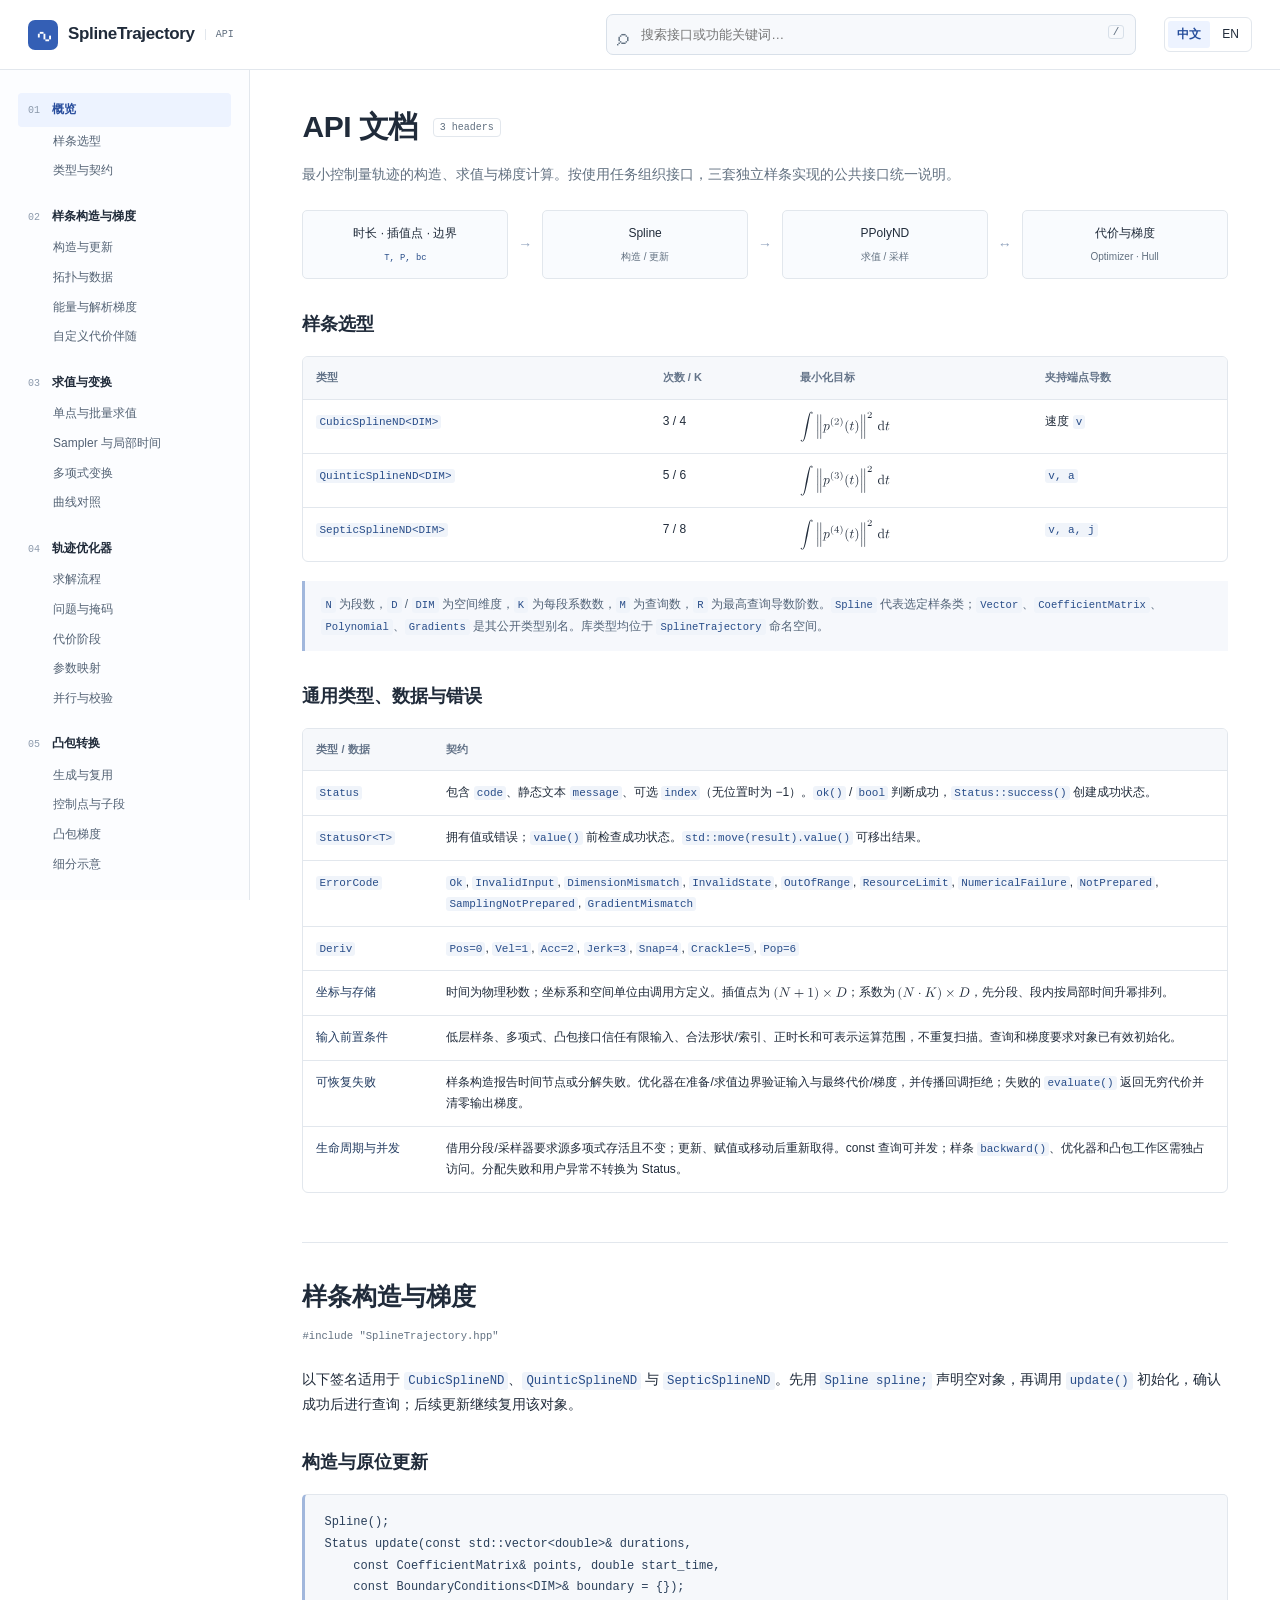
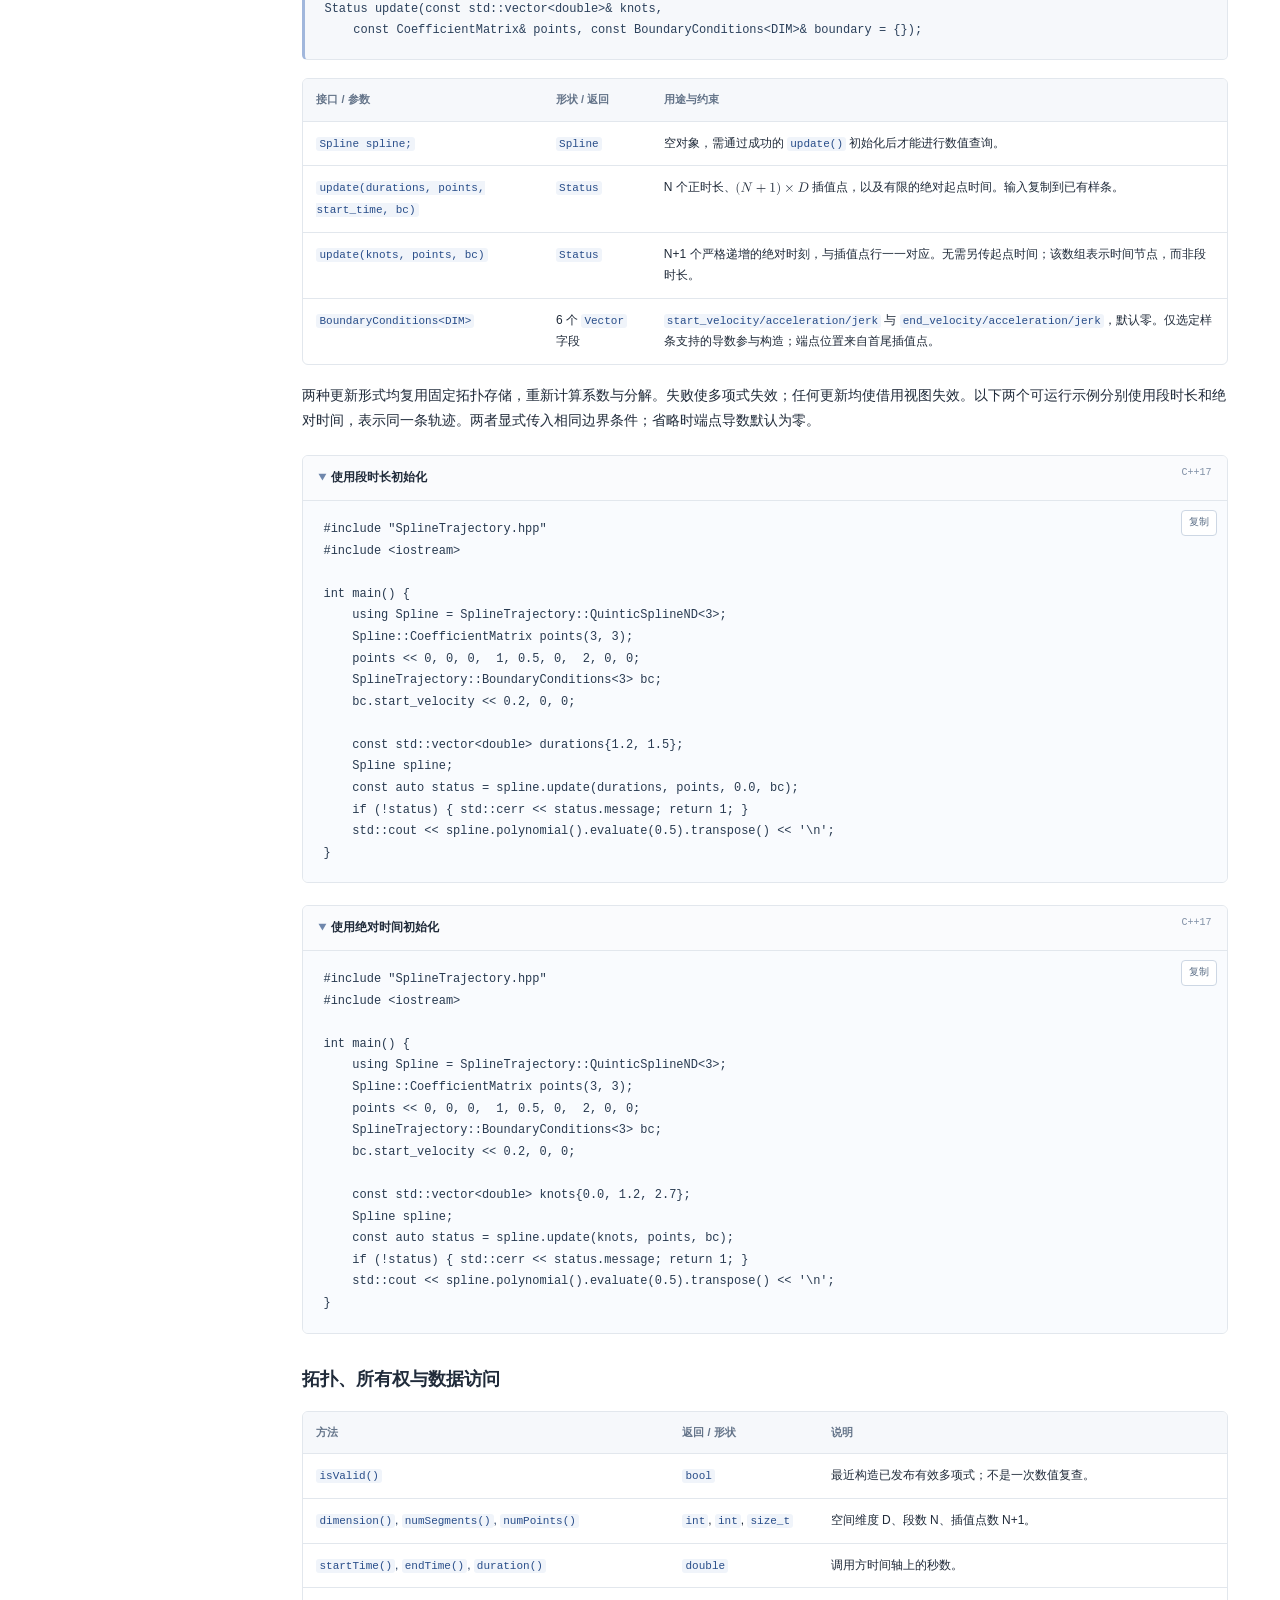
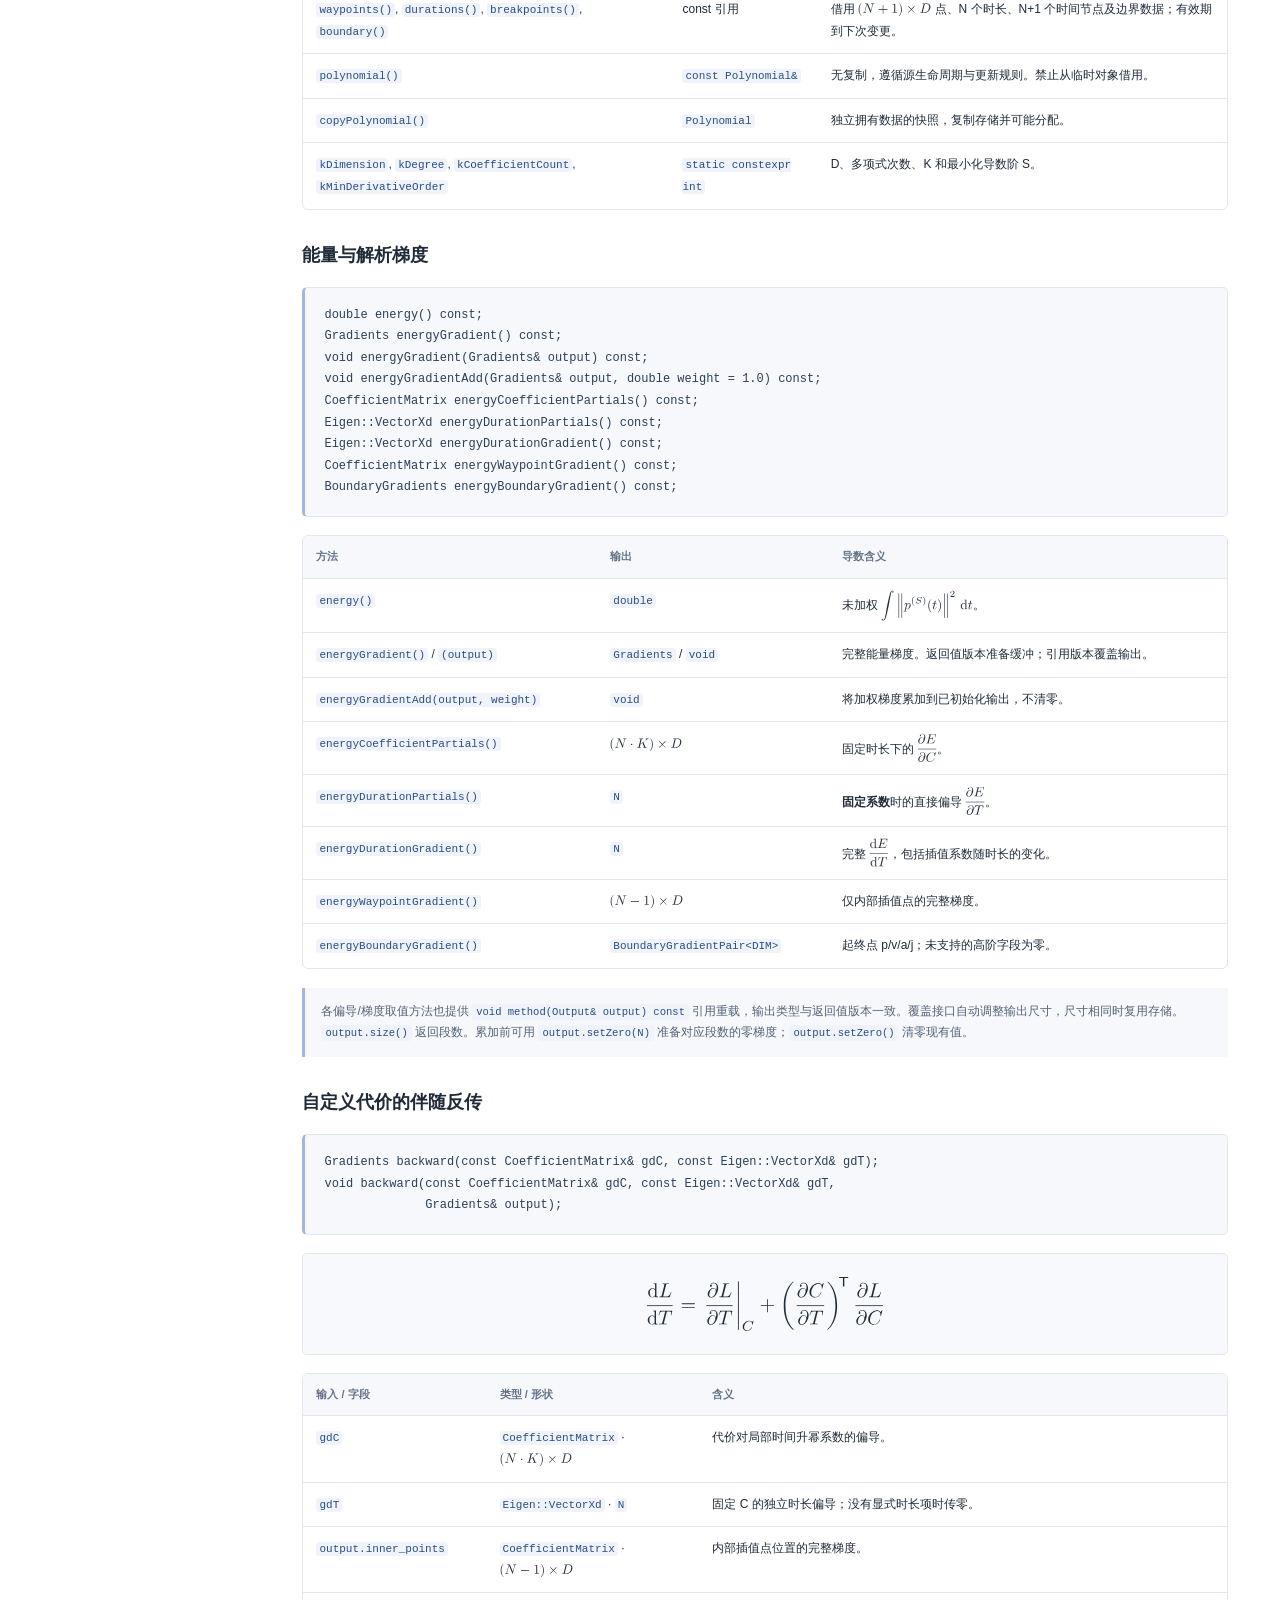
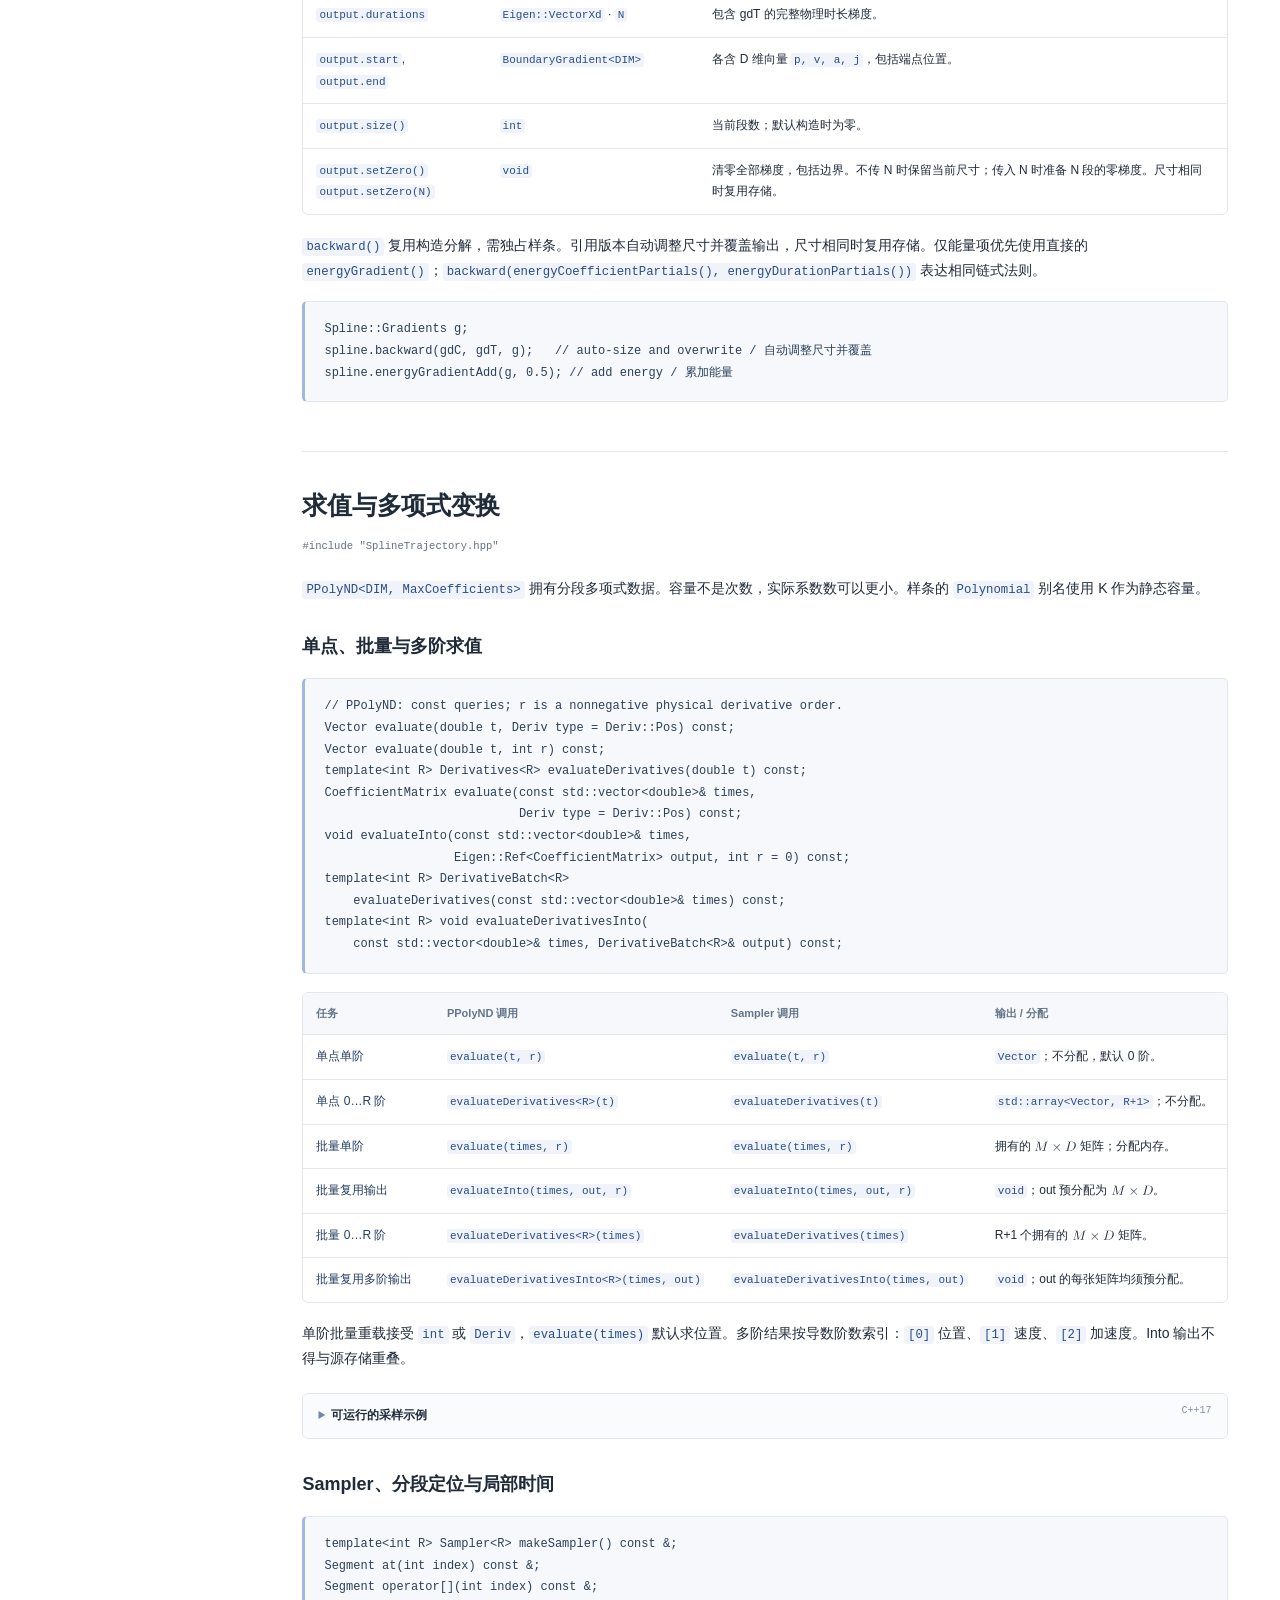
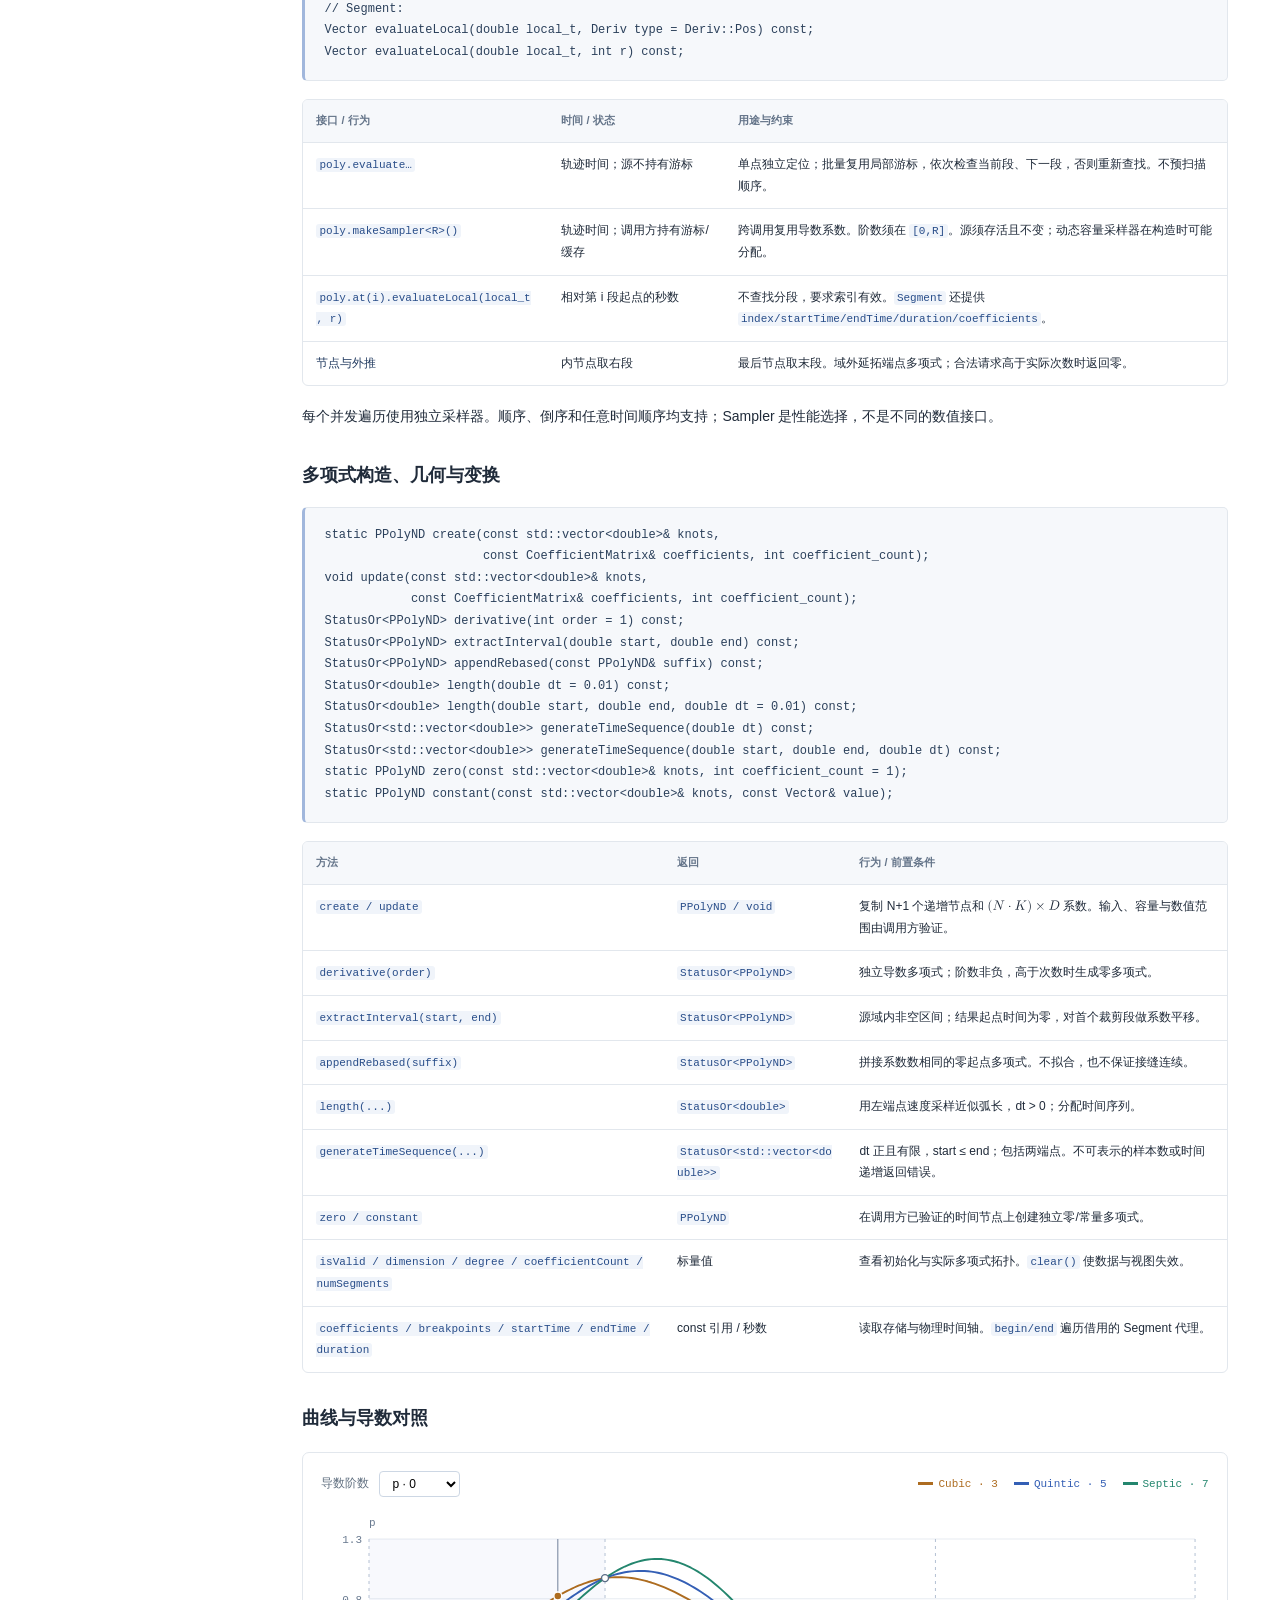
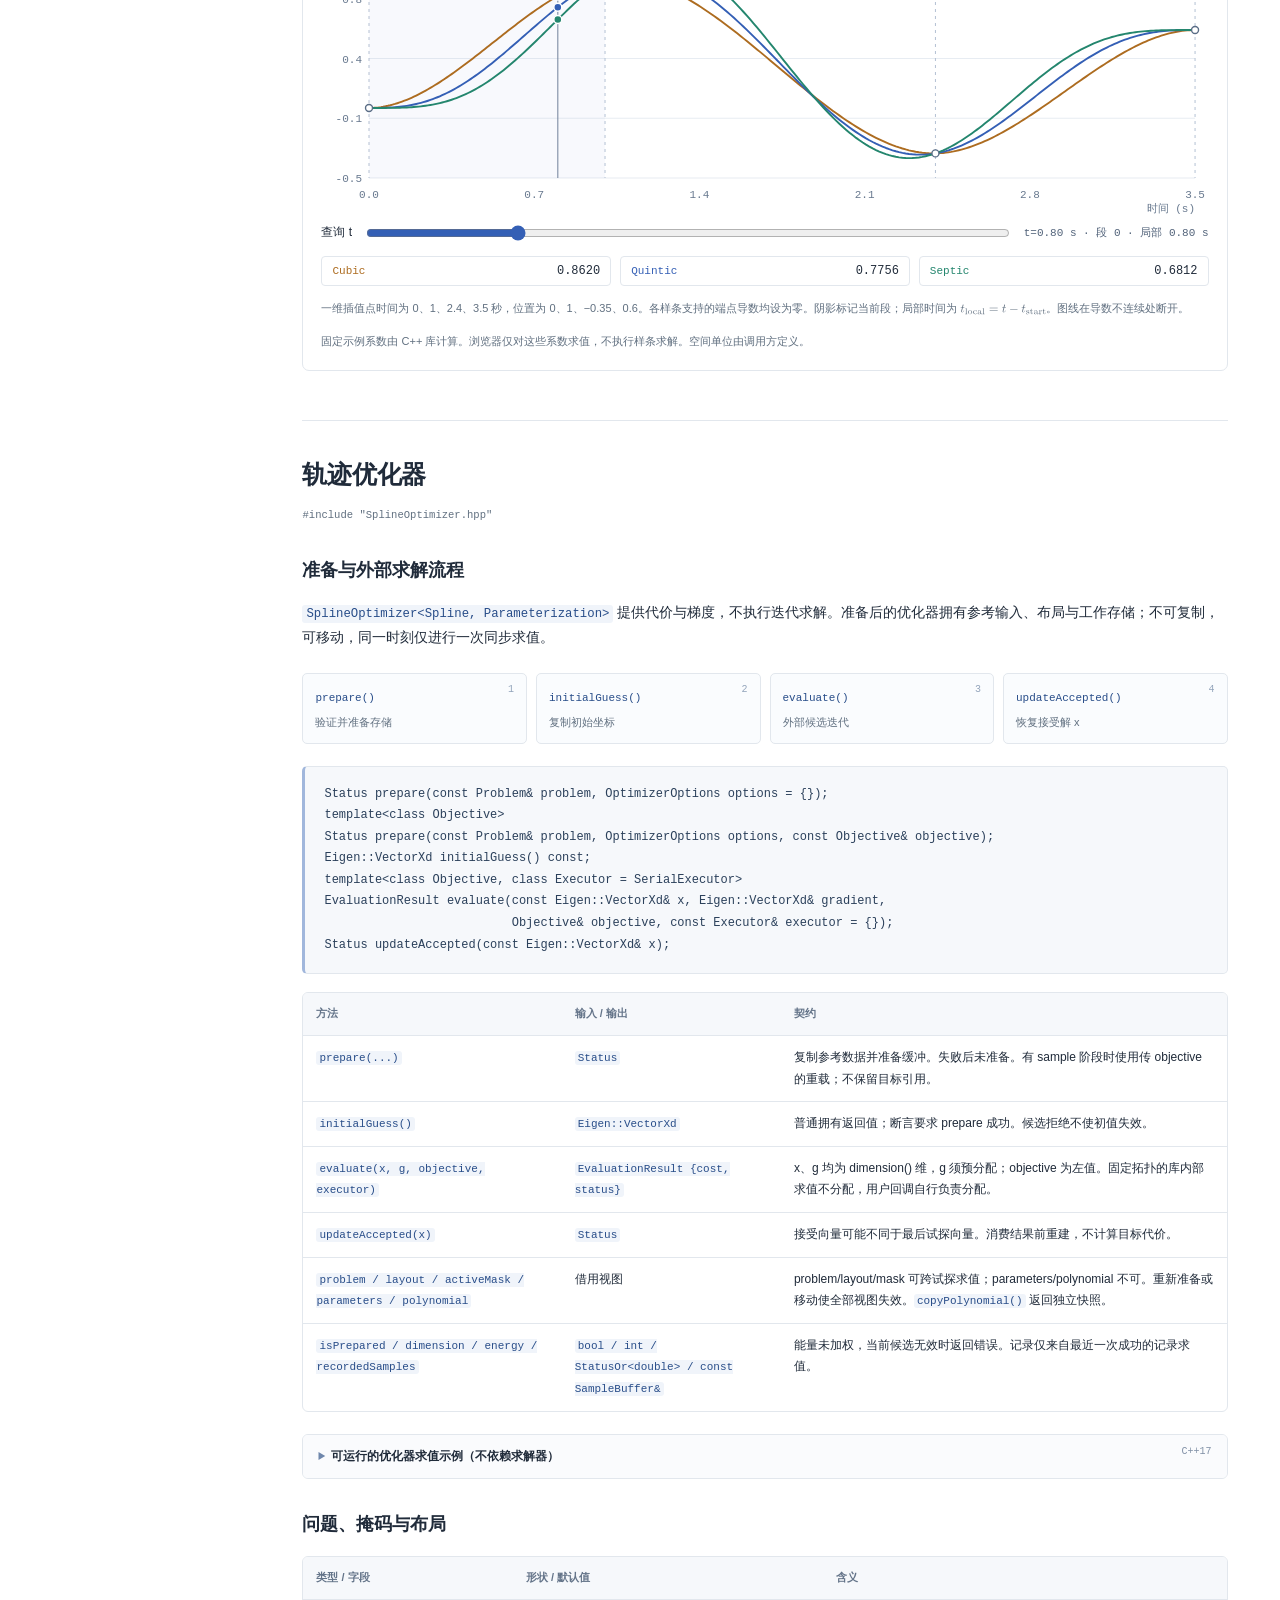
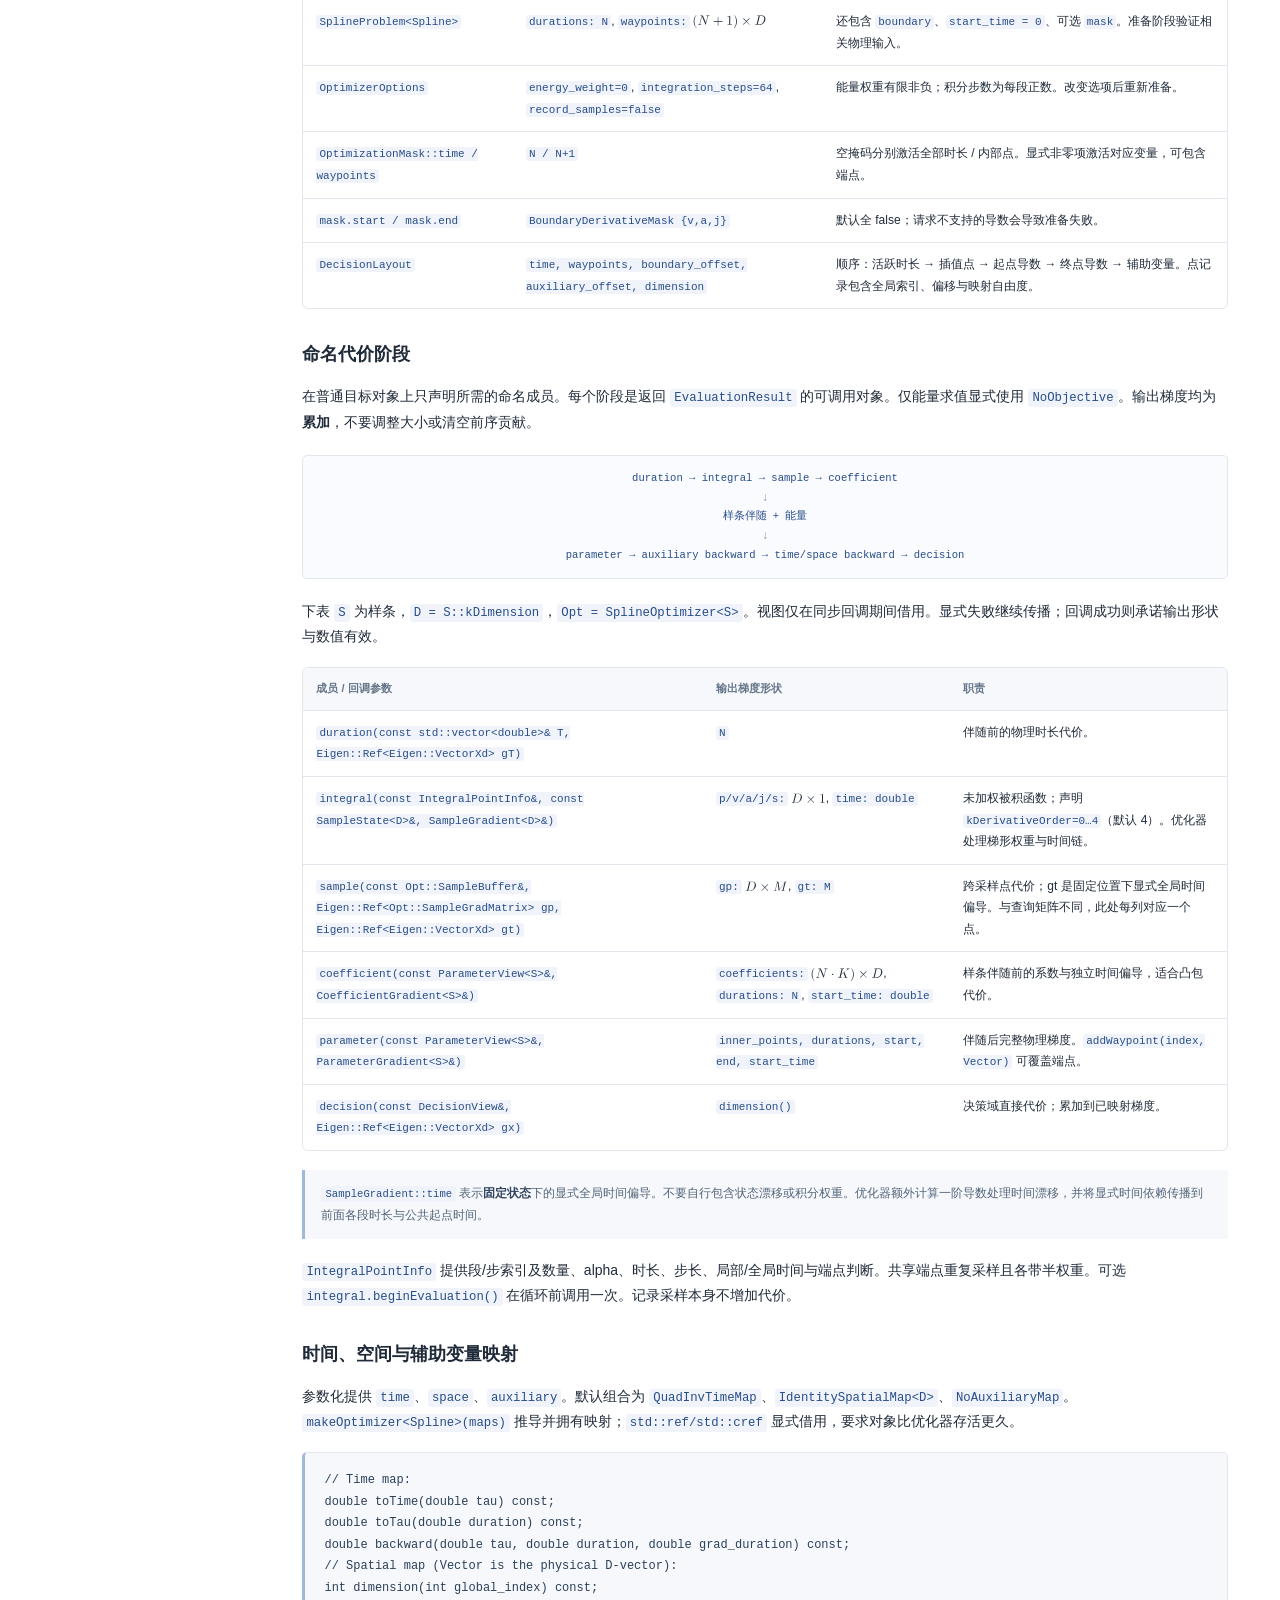
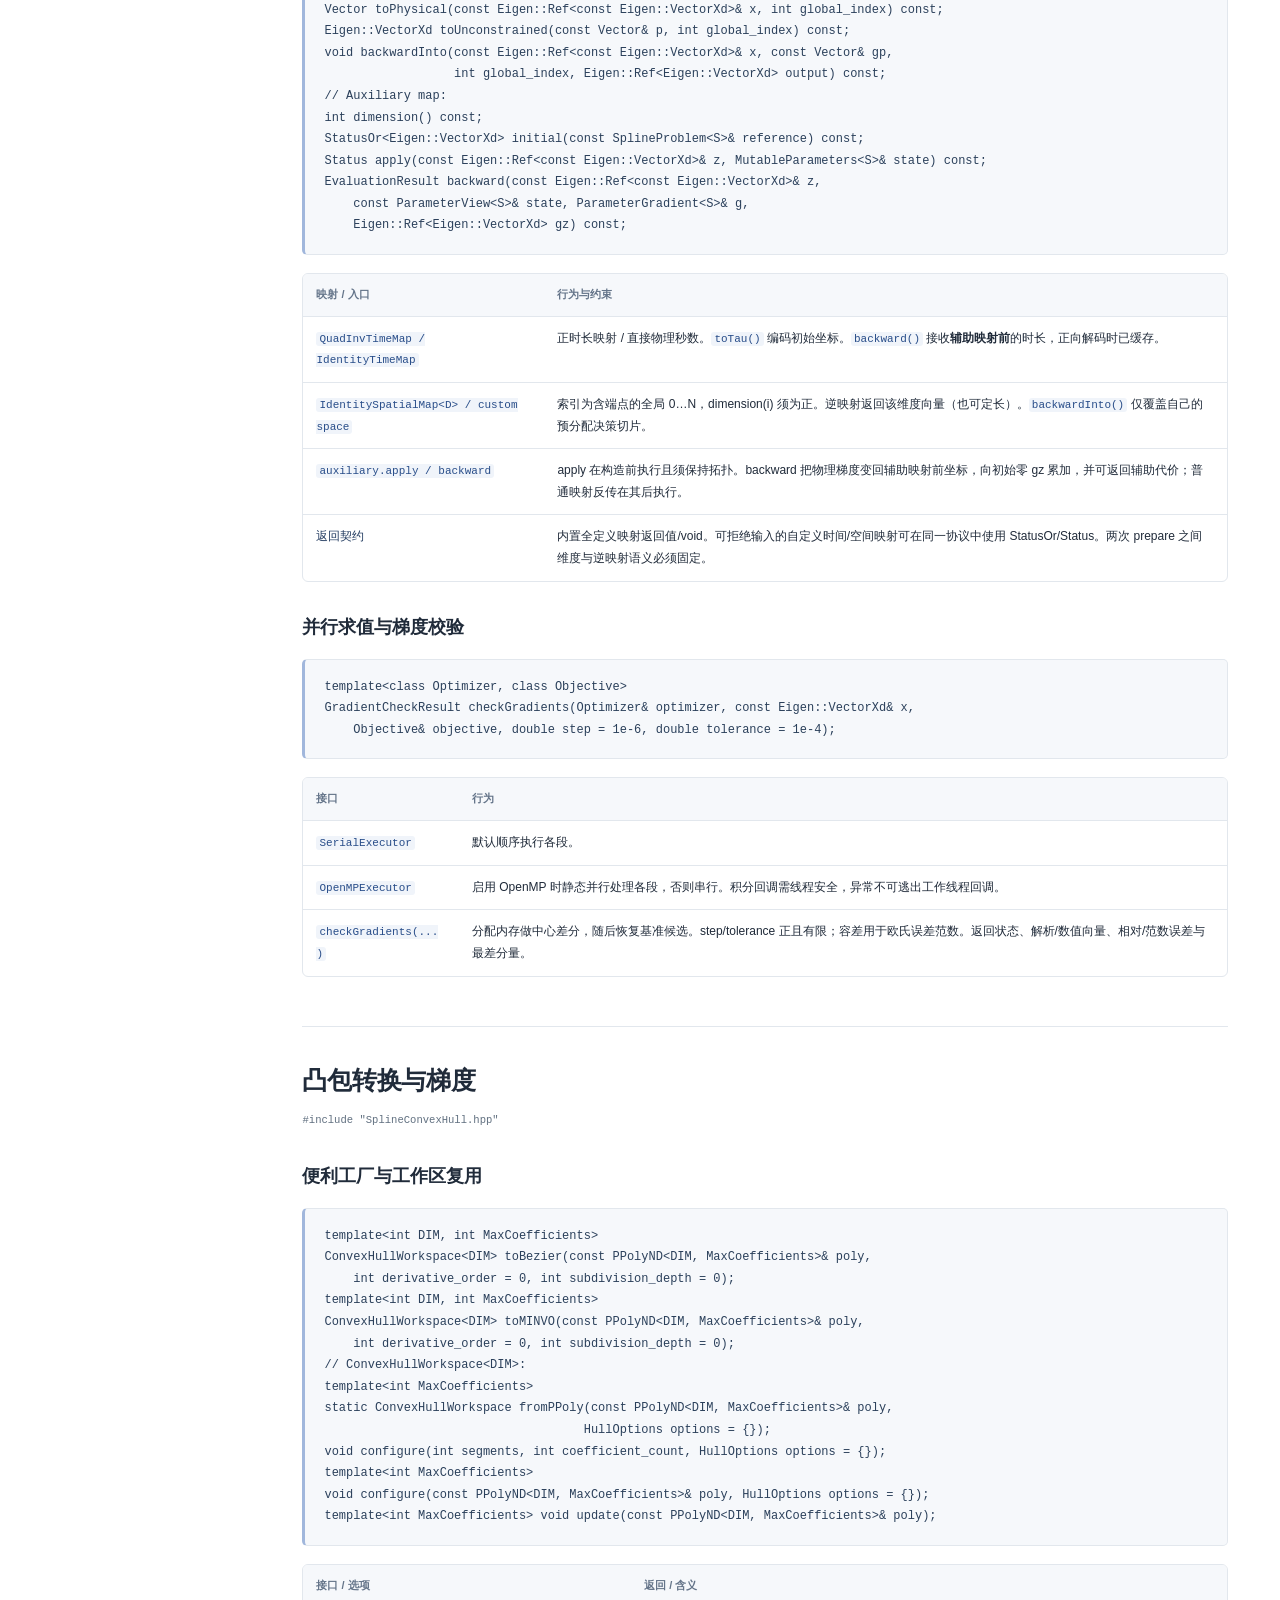
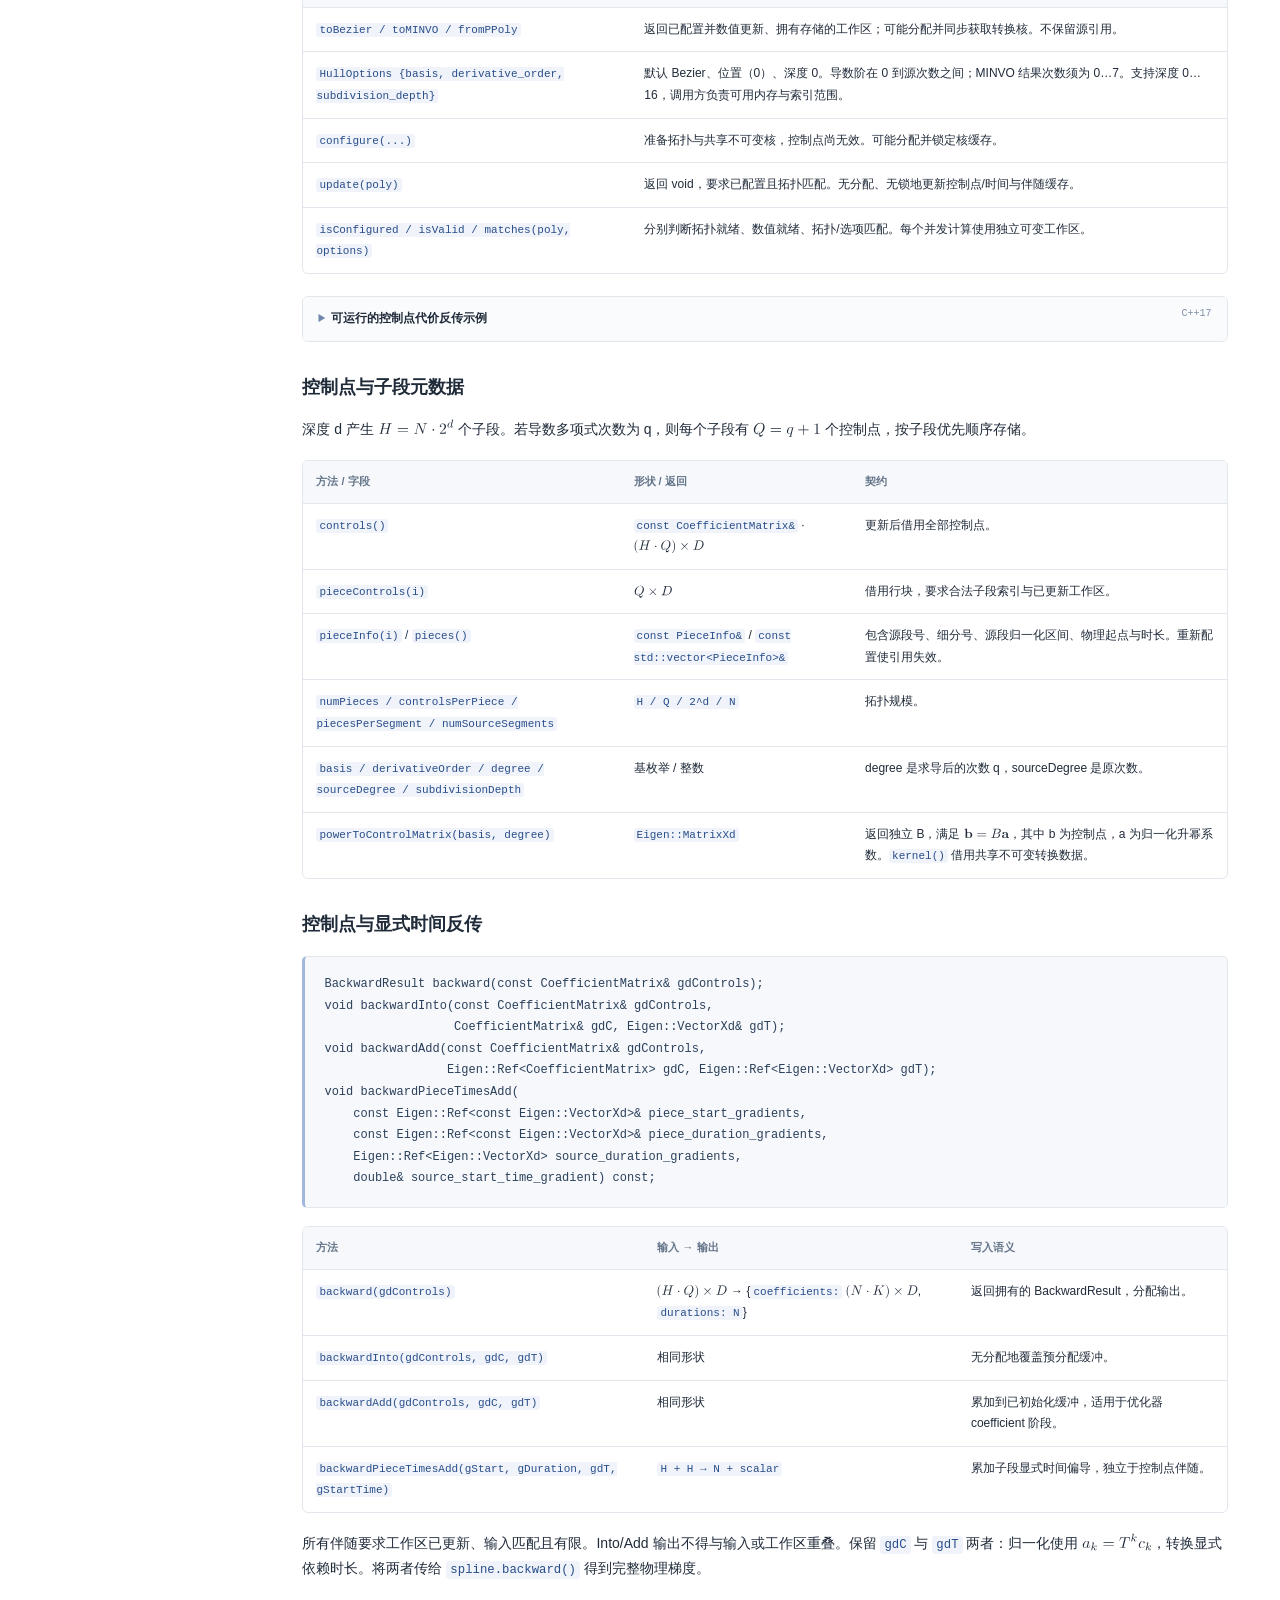
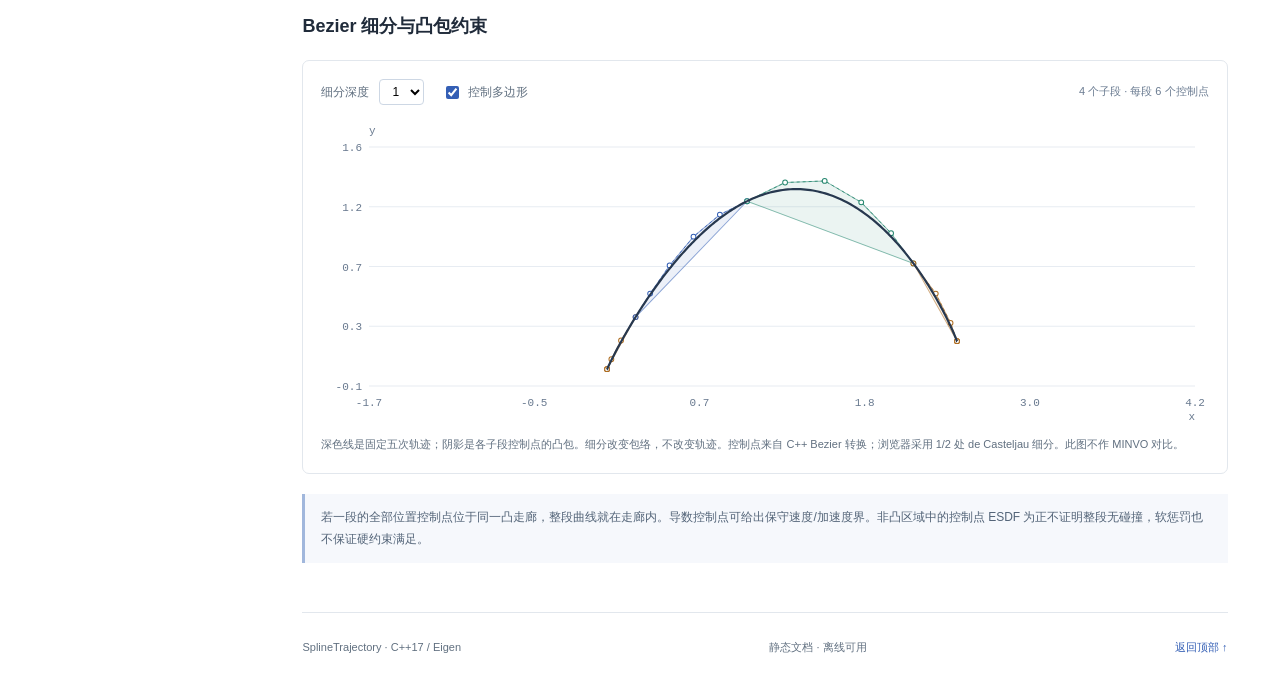
==== commit 6e0e2243: "refactor(gradients)!: resize overwritten outputs automatically Let cubic, quintic and septic energy-" ====
--- a/docs/api/index.html
+++ b/docs/api/index.html
@@ -760,7 +760,7 @@
 <td><span data-lang="en" lang="en">Start/end p/v/a/j; unsupported higher fields remain zero.</span><span data-lang="zh" lang="zh-CN">起终点 p/v/a/j；未支持的高阶字段为零。</span></td>
 </tr>
 </tbody></table></div>
-<p class="note"><span data-lang="en" lang="en">Each partial/gradient getter also has a <code>void method(Output&amp; output) const</code> overload with the corresponding output type. Pre-size its dynamic storage; no resizing occurs. Full gradient storage is prepared with <code>output.resetTopology(N)</code>. Use <code>setZero()</code> before additive accumulation.</span><span data-lang="zh" lang="zh-CN">各偏导/梯度取值方法也提供 <code>void method(Output&amp; output) const</code> 引用重载，输出类型与返回值版本一致。动态缓冲须预分配，调用中不调整大小。完整梯度用 <code>output.resetTopology(N)</code> 准备；累加前用 <code>setZero()</code> 清零。</span></p>
+<p class="note"><span data-lang="en" lang="en">Each partial/gradient getter also has a <code>void method(Output&amp; output) const</code> overload with the corresponding output type. Overwrite overloads resize outputs automatically and reuse matching storage. <code>output.size()</code> reports the segment count. For accumulation, prepare matching zero gradients with <code>output.setZero(N)</code>; <code>output.setZero()</code> clears existing values.</span><span data-lang="zh" lang="zh-CN">各偏导/梯度取值方法也提供 <code>void method(Output&amp; output) const</code> 引用重载，输出类型与返回值版本一致。覆盖接口自动调整输出尺寸，尺寸相同时复用存储。<code>output.size()</code> 返回段数。累加前可用 <code>output.setZero(N)</code> 准备对应段数的零梯度；<code>output.setZero()</code> 清零现有值。</span></p>
 </article>
 <article class="subsection">
 <h3 id="adjoint"><span data-lang="en" lang="en">Custom-cost adjoint</span><span data-lang="zh" lang="zh-CN">自定义代价的伴随反传</span><a class="anchor" href="#adjoint" aria-label="Permalink / 固定链接">#</a></h3>
@@ -893,11 +893,20 @@
 <td><code>BoundaryGradient&lt;DIM&gt;</code></td>
 <td><span data-lang="en" lang="en">Each has D-vectors <code>p, v, a, j</code>, including endpoint positions.</span><span data-lang="zh" lang="zh-CN">各含 D 维向量 <code>p, v, a, j</code>，包括端点位置。</span></td>
 </tr>
+<tr id="gradient-size" data-search-entry>
+<td><code>output.size()</code></td>
+<td><code>int</code></td>
+<td><span data-lang="en" lang="en">Segment count; zero for a default-constructed output.</span><span data-lang="zh" lang="zh-CN">当前段数；默认构造时为零。</span></td>
+</tr>
+<tr id="gradient-setZero" data-search-entry>
+<td><code>output.setZero()</code><br><code>output.setZero(N)</code></td>
+<td><code>void</code></td>
+<td><span data-lang="en" lang="en">Clear all gradients, including boundaries. Without N, retain current sizes; with N, prepare zero gradients for N segments. Matching sizes reuse storage.</span><span data-lang="zh" lang="zh-CN">清零全部梯度，包括边界。不传 N 时保留当前尺寸；传入 N 时准备 N 段的零梯度。尺寸相同时复用存储。</span></td>
+</tr>
 </tbody></table></div>
-<p><span data-lang="en" lang="en"><code>backward()</code> reuses construction factors and requires exclusive access to the spline. The reference form overwrites pre-sized output. For energy alone, prefer the direct <code>energyGradient()</code>; <code>backward(energyCoefficientPartials(), energyDurationPartials())</code> expresses the same chain rule.</span><span data-lang="zh" lang="zh-CN"><code>backward()</code> 复用构造分解，需独占样条。引用版本覆盖预分配输出。仅能量项优先使用直接的 <code>energyGradient()</code>；<code>backward(energyCoefficientPartials(), energyDurationPartials())</code> 表达相同链式法则。</span></p>
+<p><span data-lang="en" lang="en"><code>backward()</code> reuses construction factors and requires exclusive access to the spline. The reference form resizes and overwrites the output, reusing matching storage. For energy alone, prefer the direct <code>energyGradient()</code>; <code>backward(energyCoefficientPartials(), energyDurationPartials())</code> expresses the same chain rule.</span><span data-lang="zh" lang="zh-CN"><code>backward()</code> 复用构造分解，需独占样条。引用版本自动调整尺寸并覆盖输出，尺寸相同时复用存储。仅能量项优先使用直接的 <code>energyGradient()</code>；<code>backward(energyCoefficientPartials(), energyDurationPartials())</code> 表达相同链式法则。</span></p>
 <pre class="signature"><code>Spline::Gradients g;
-g.resetTopology(spline.numSegments());
-spline.backward(gdC, gdT, g);   // overwrite / 覆盖
+spline.backward(gdC, gdT, g);   // auto-size and overwrite / 自动调整尺寸并覆盖
 spline.energyGradientAdd(g, 0.5); // add energy / 累加能量</code></pre>
 </article>
 </section>
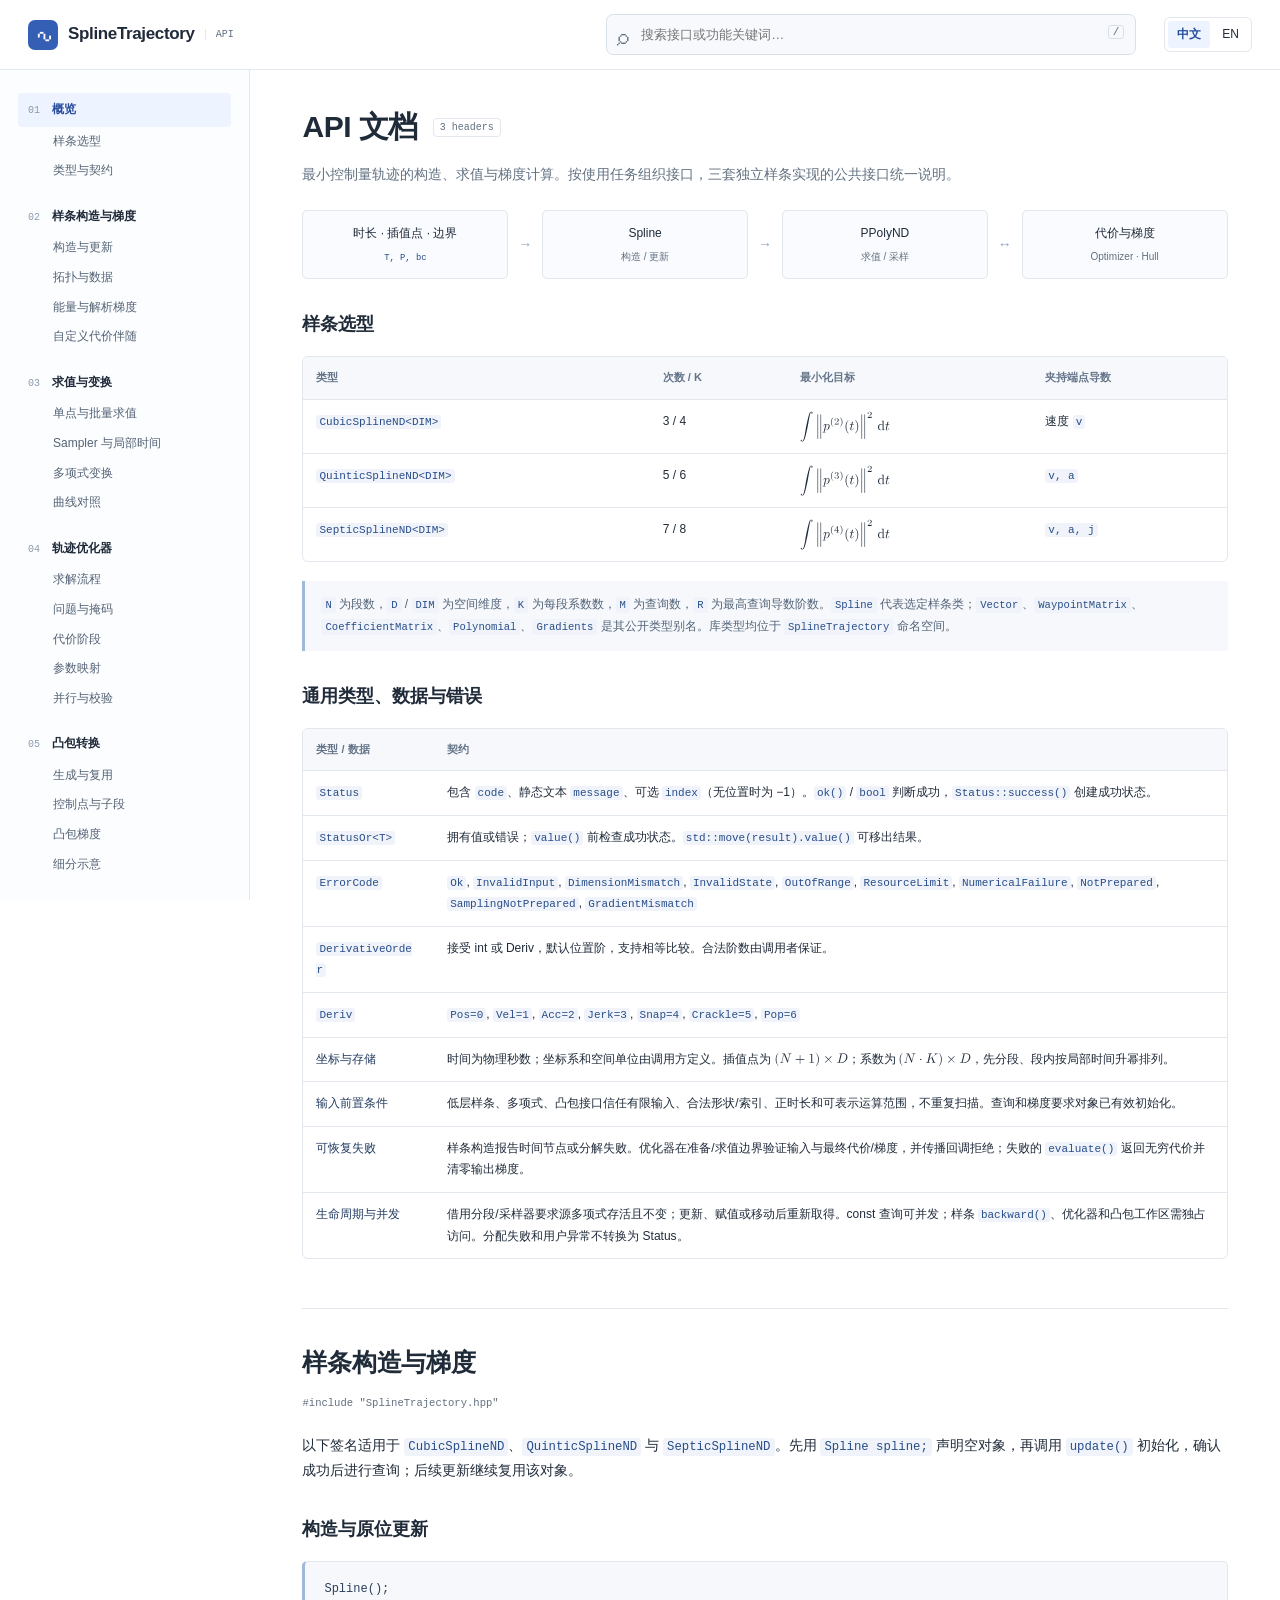
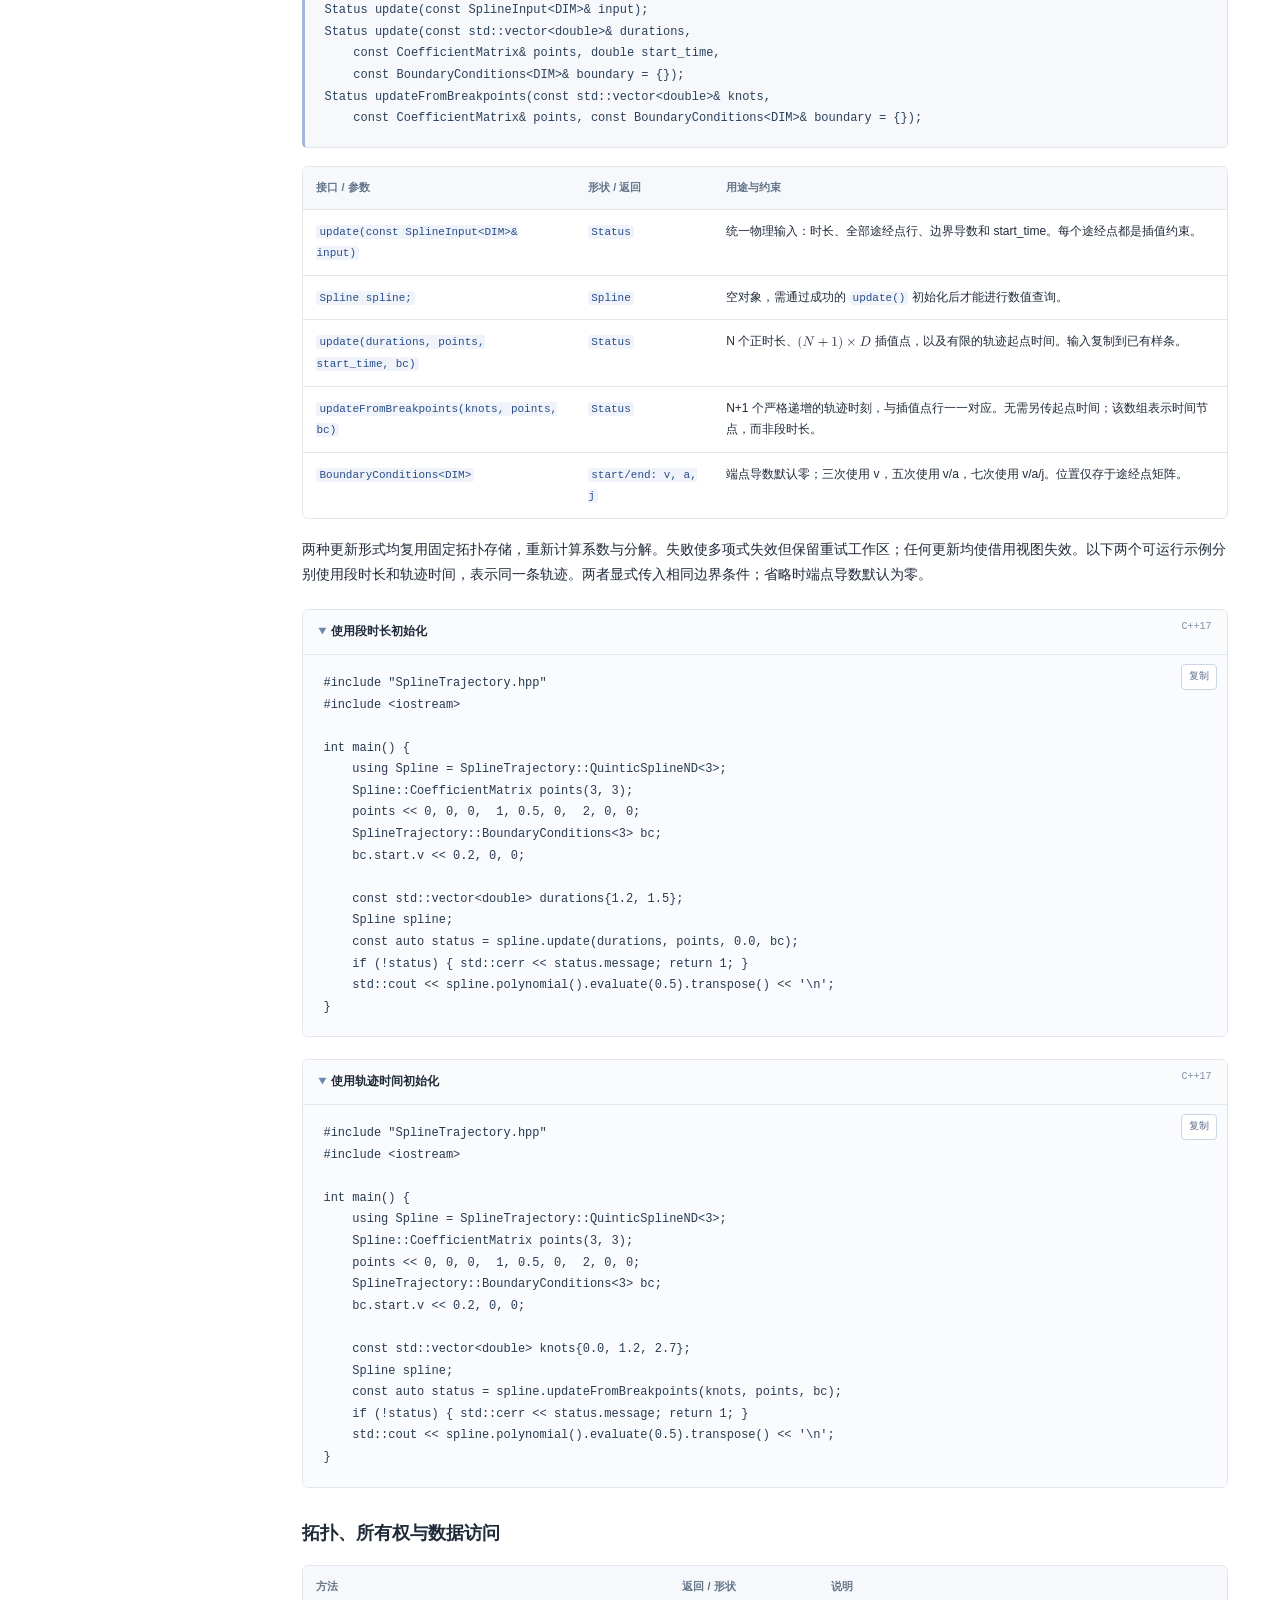
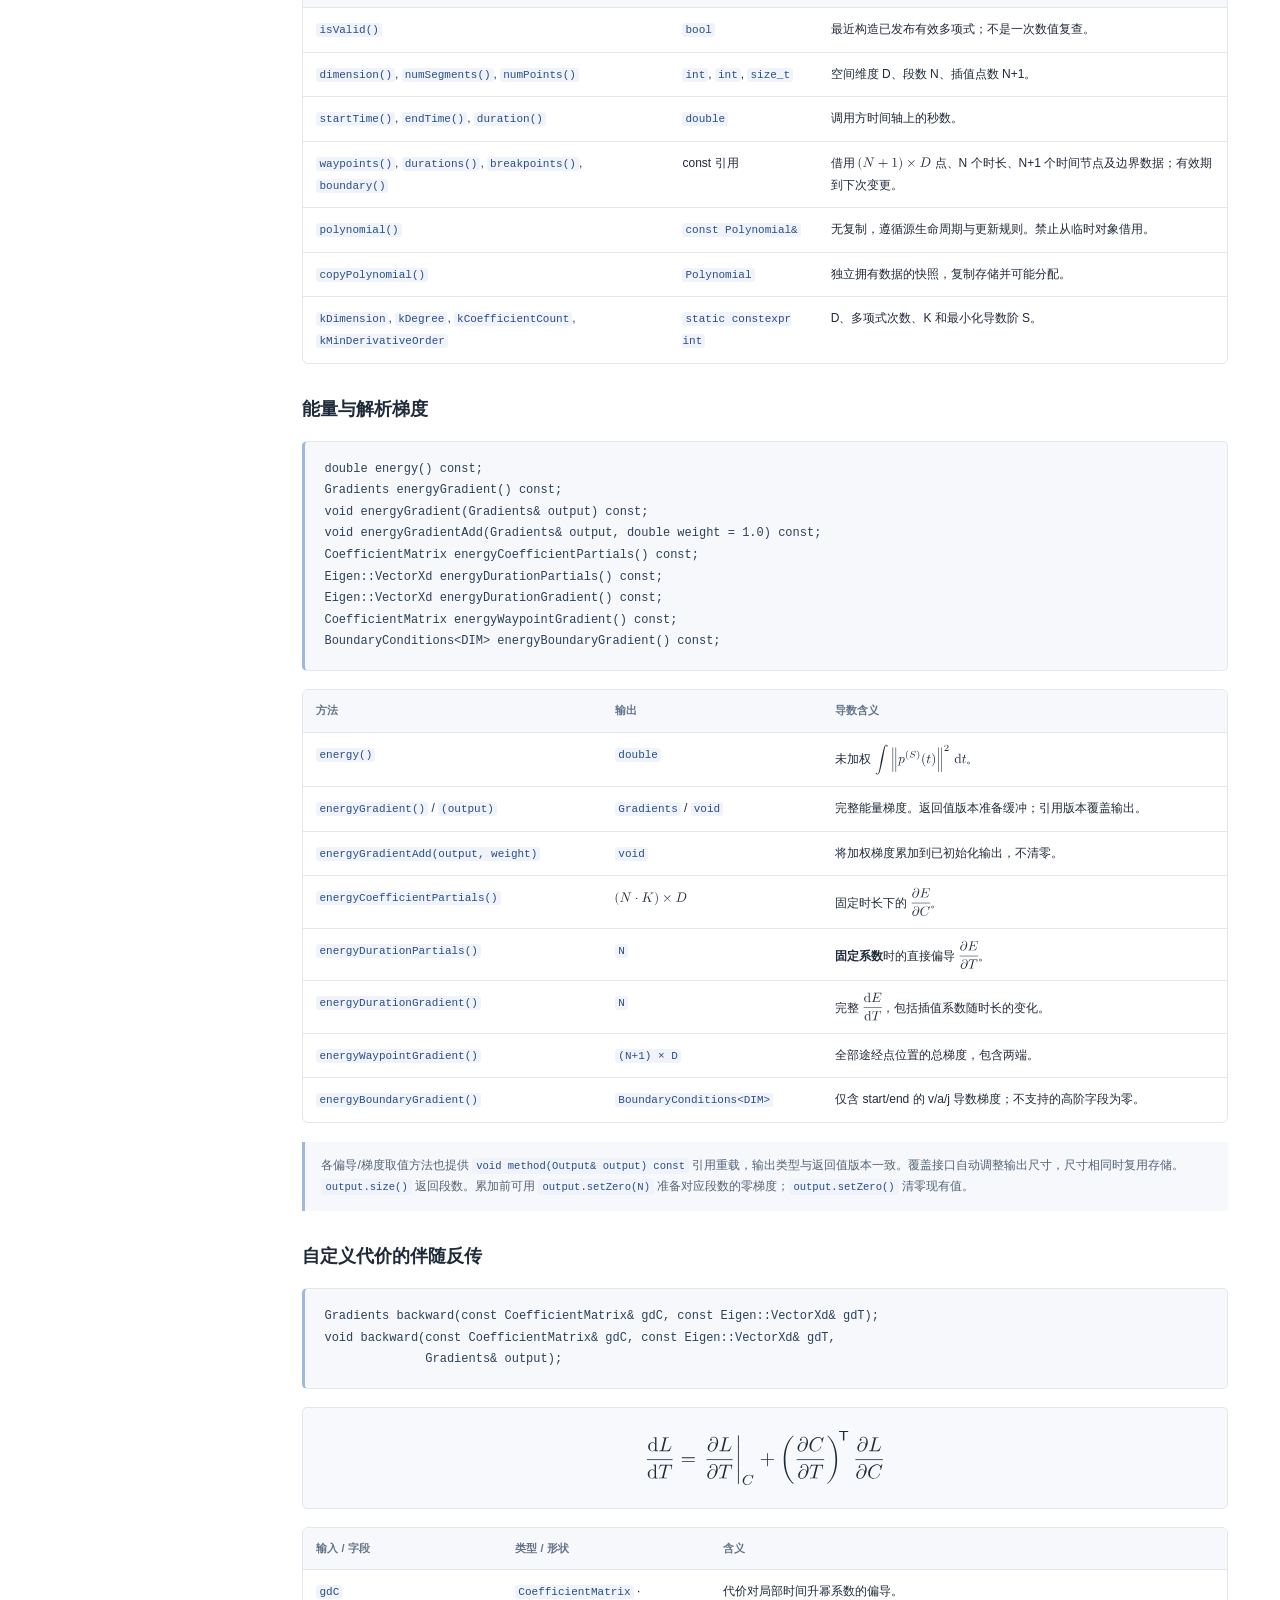
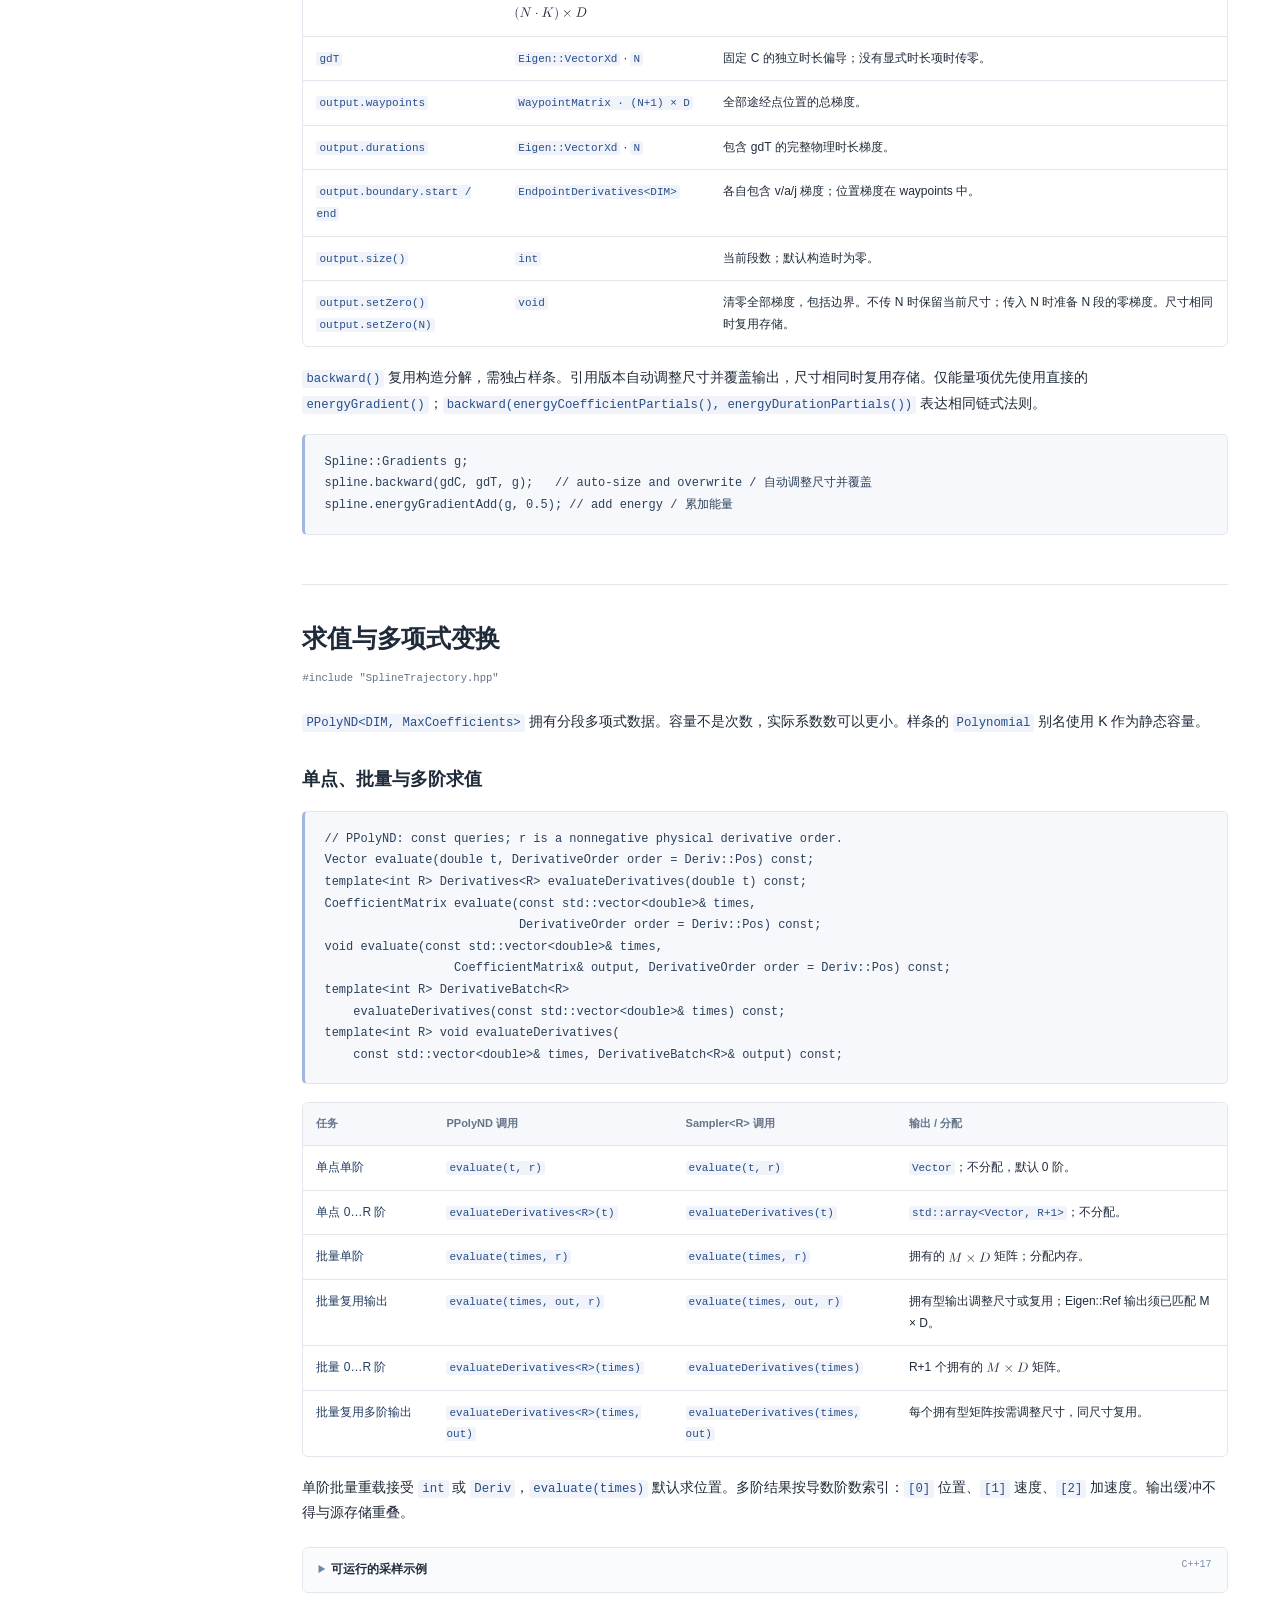
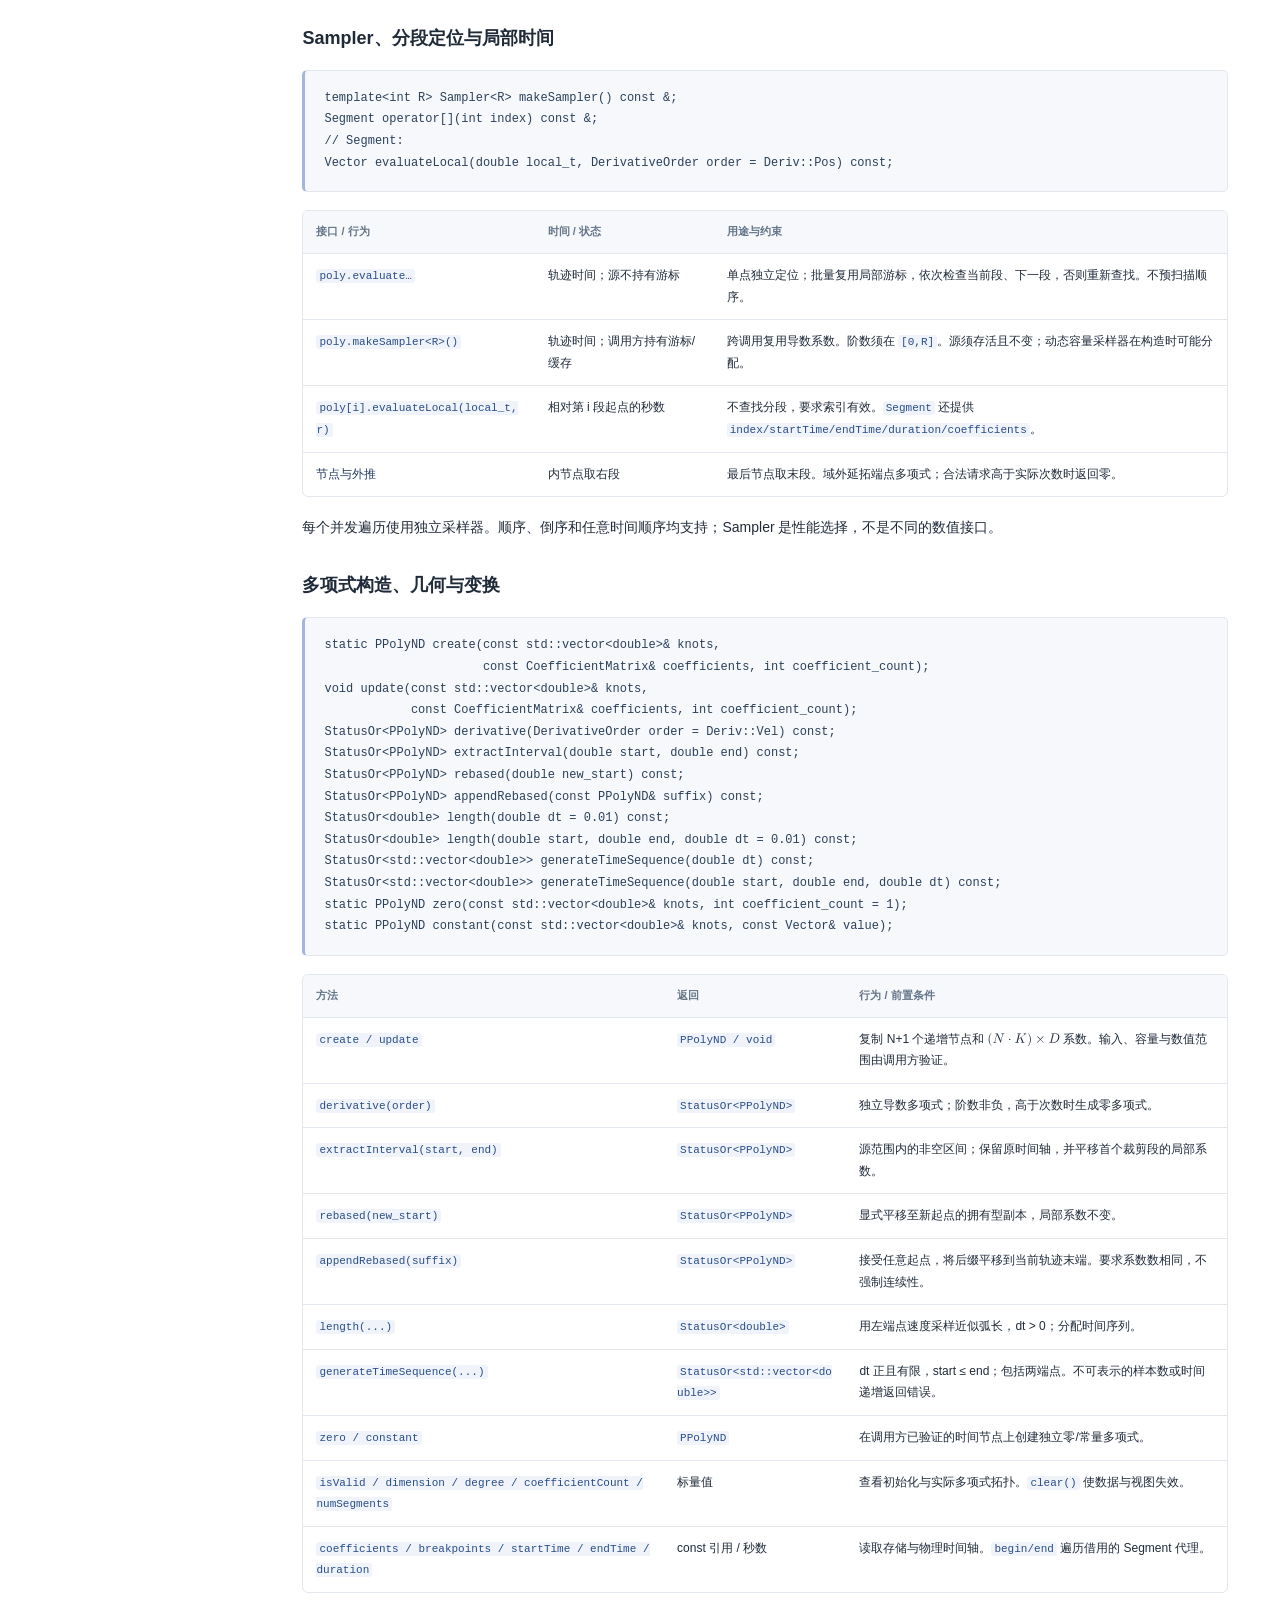
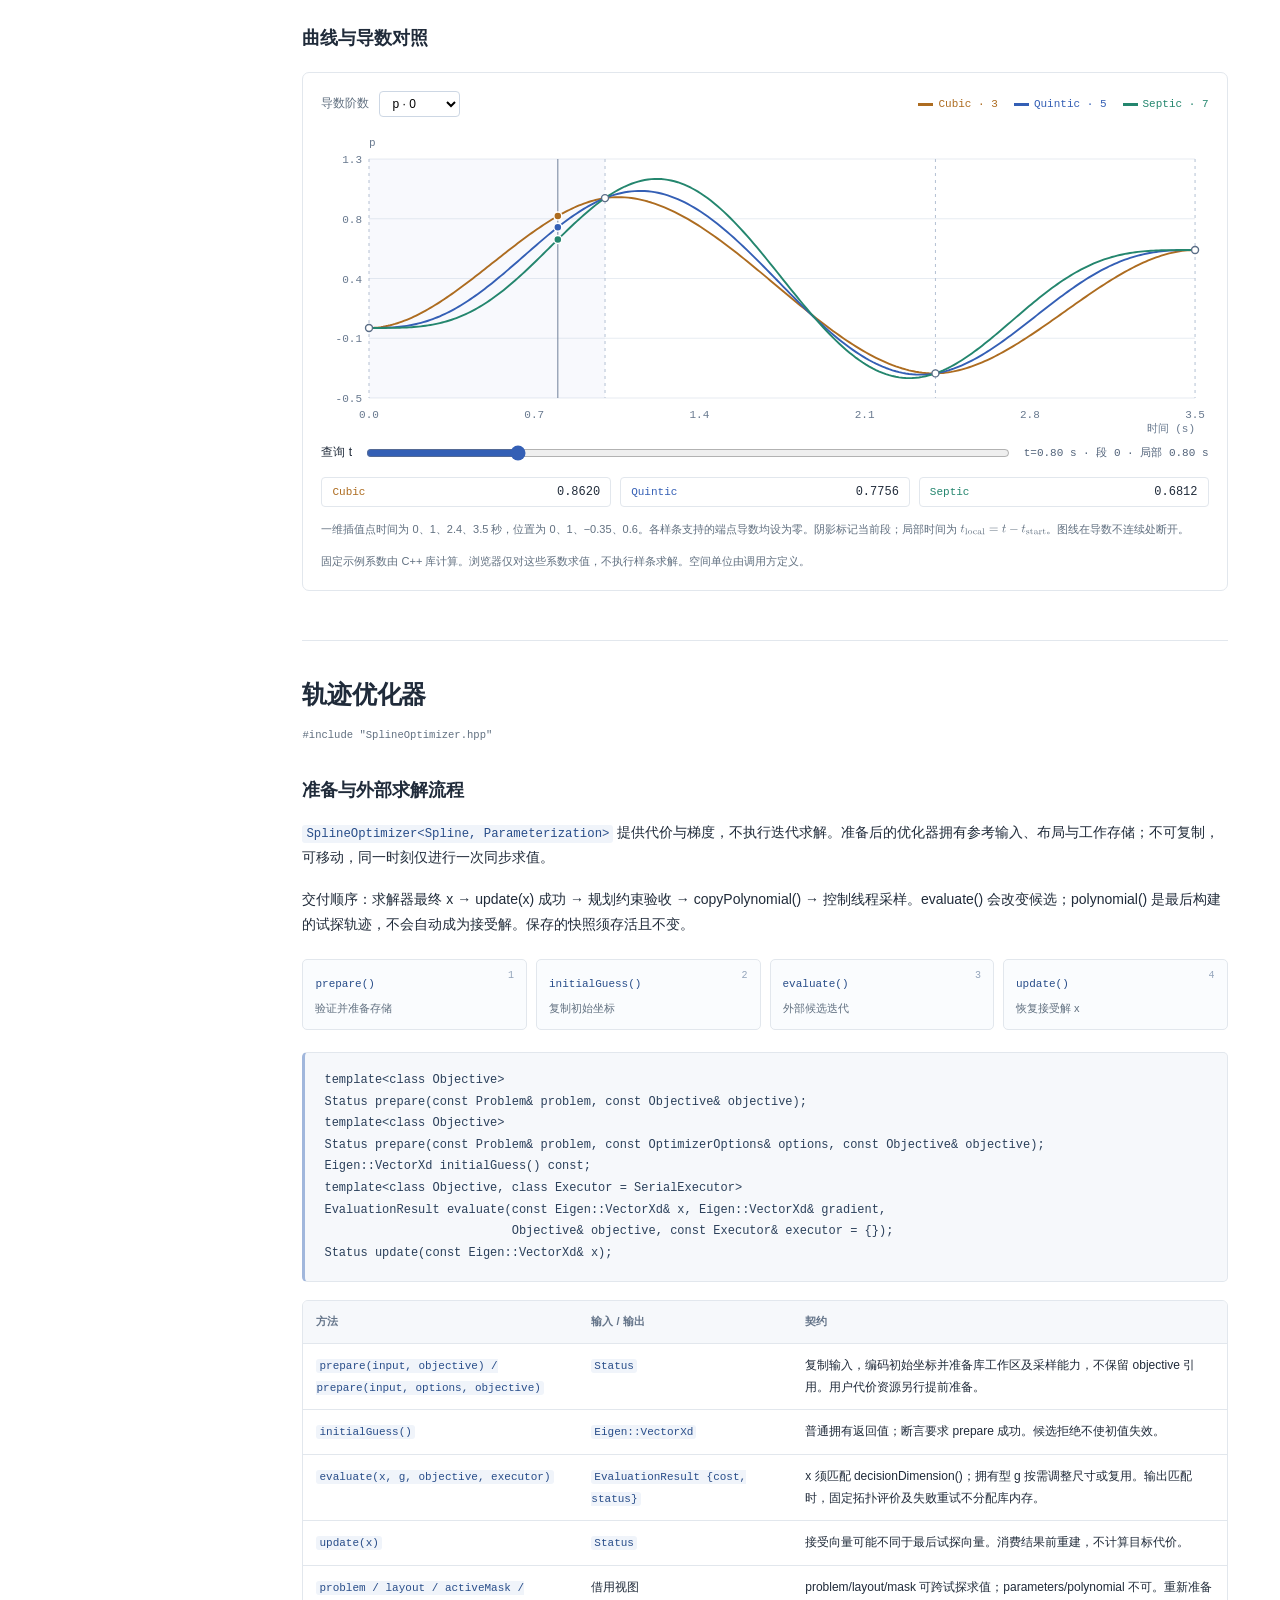
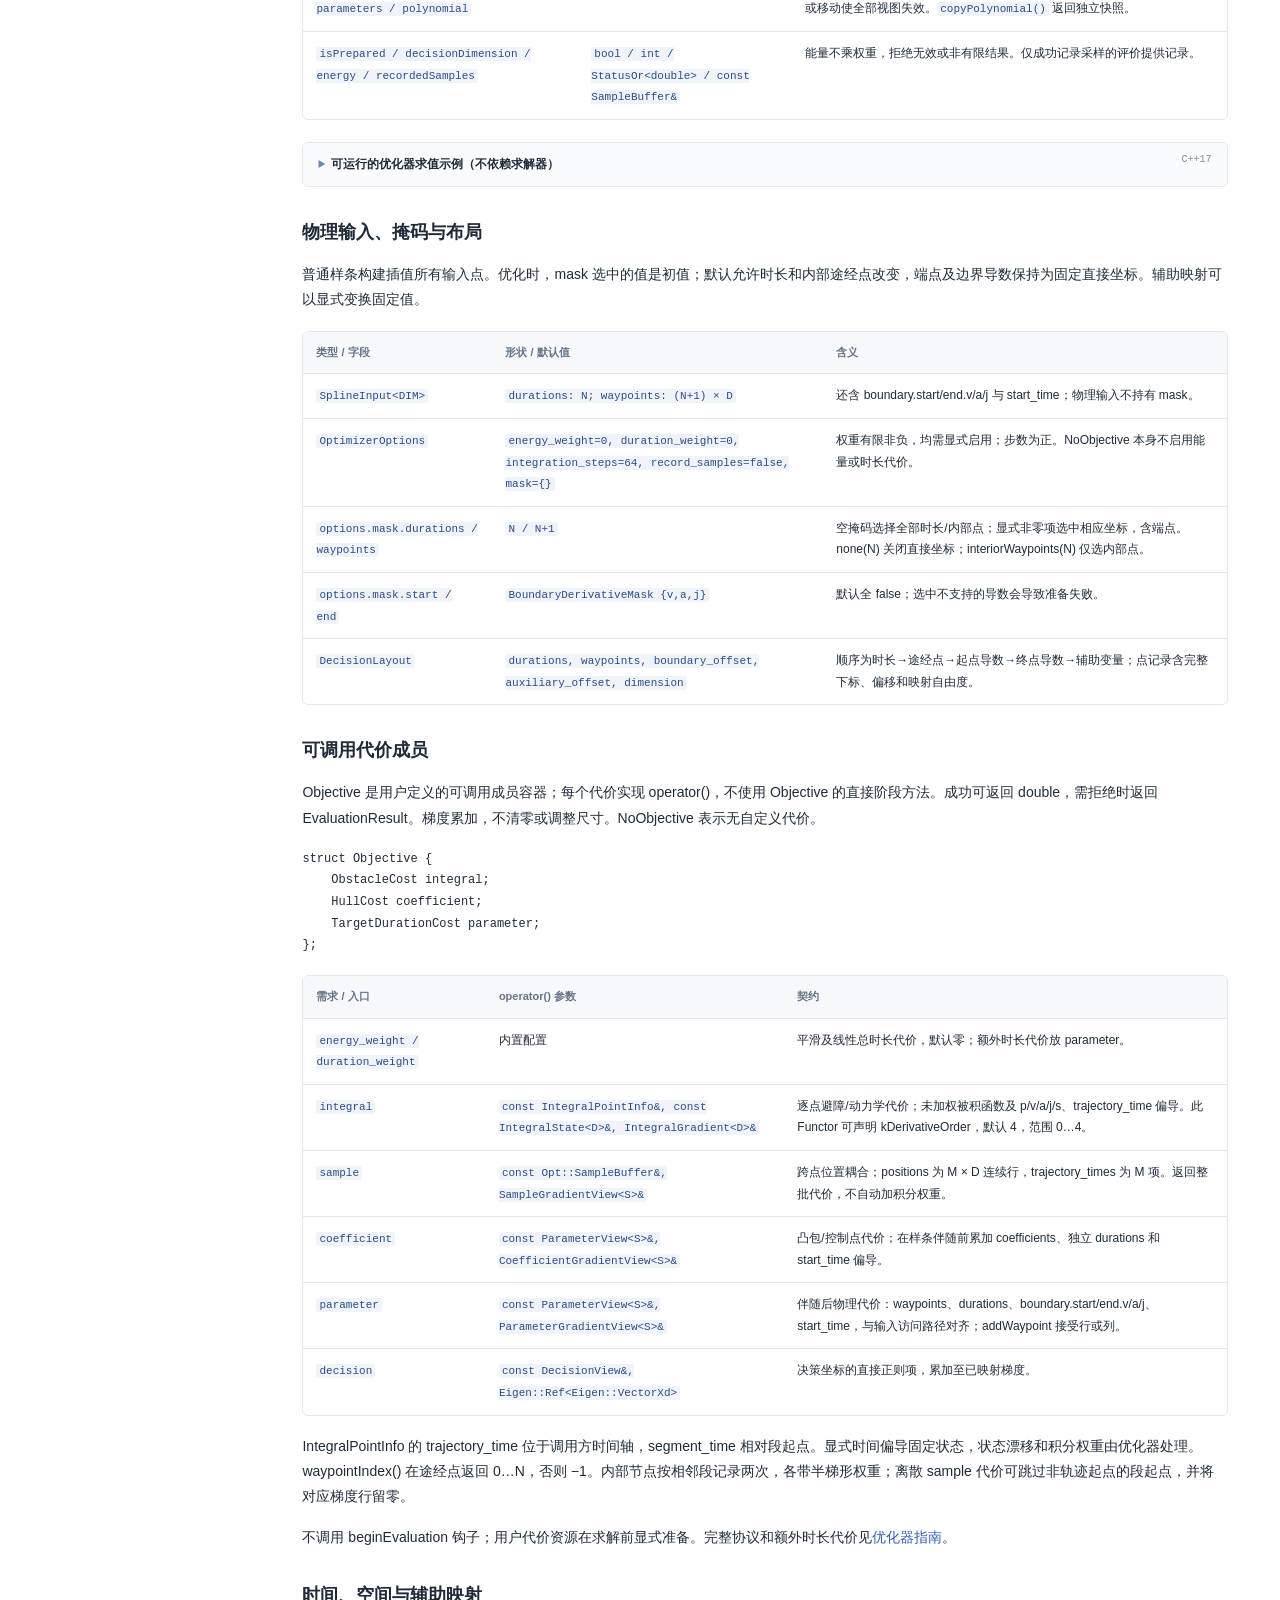
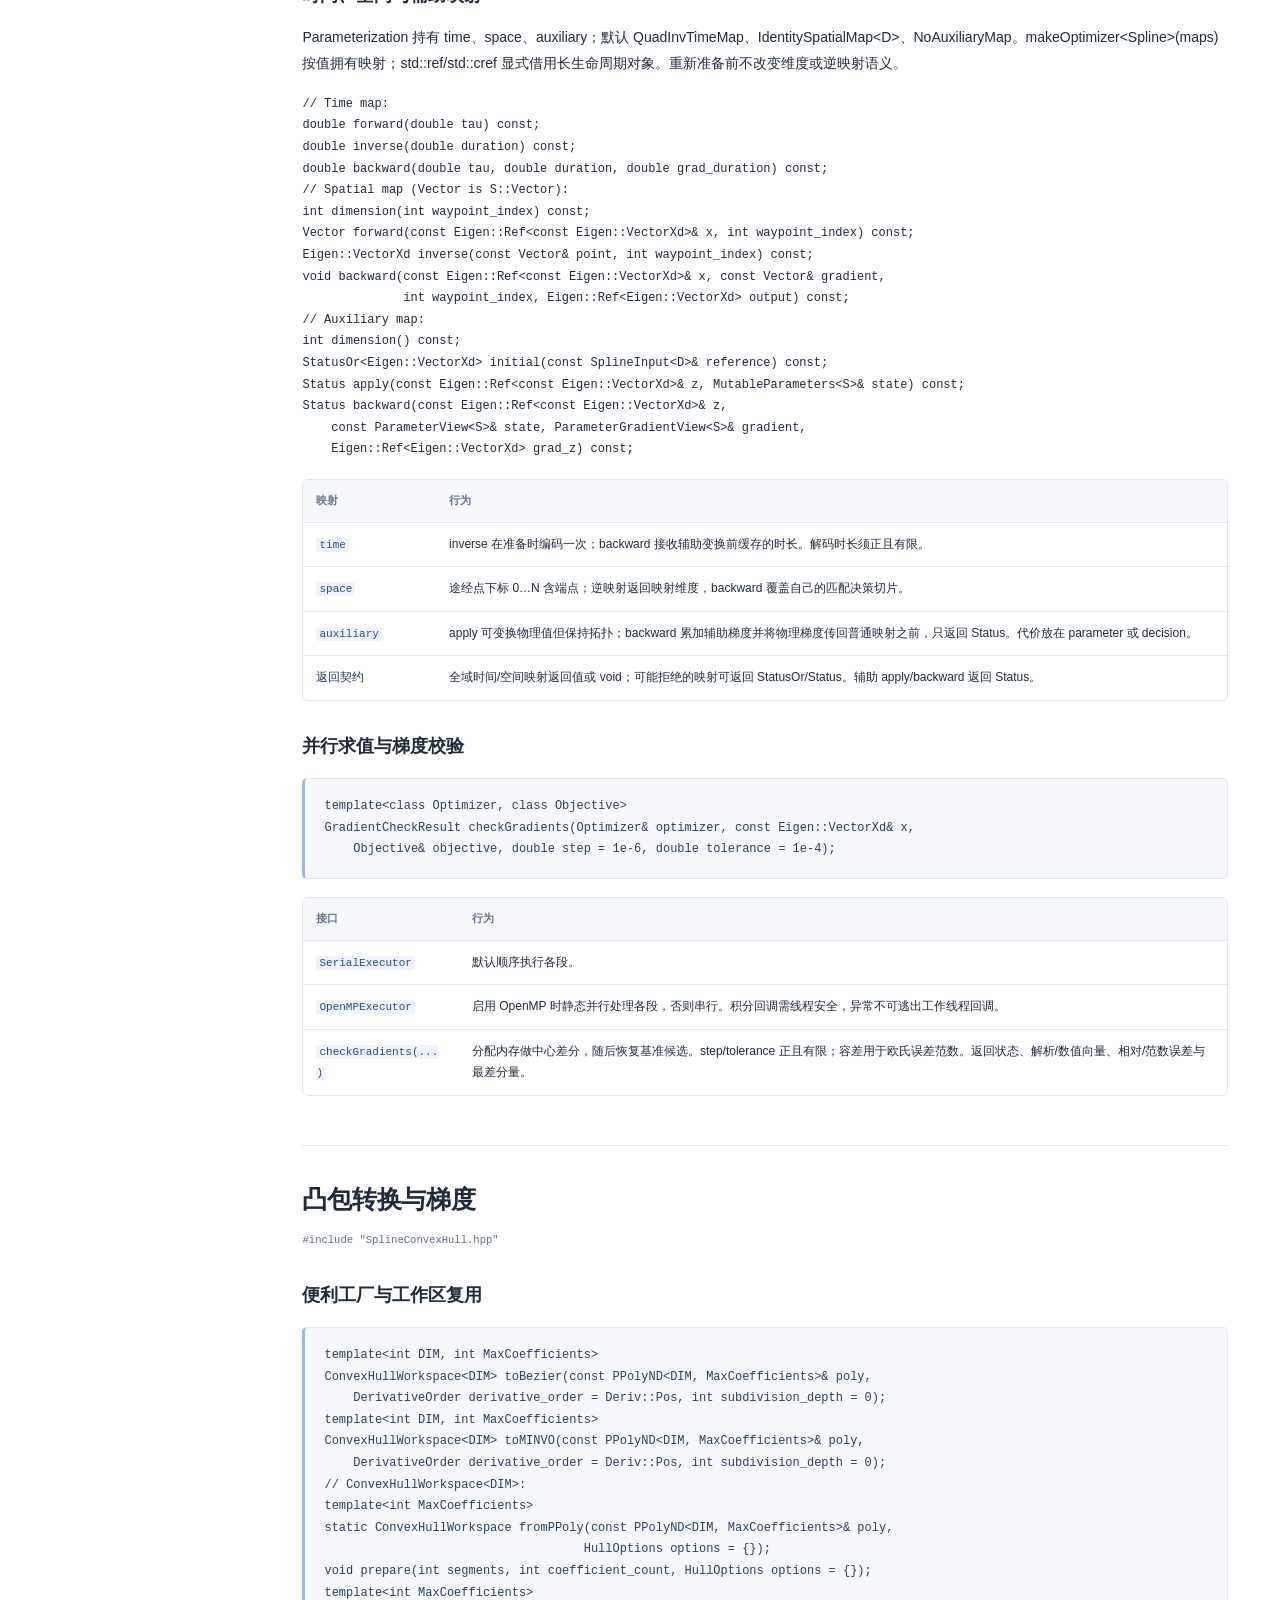
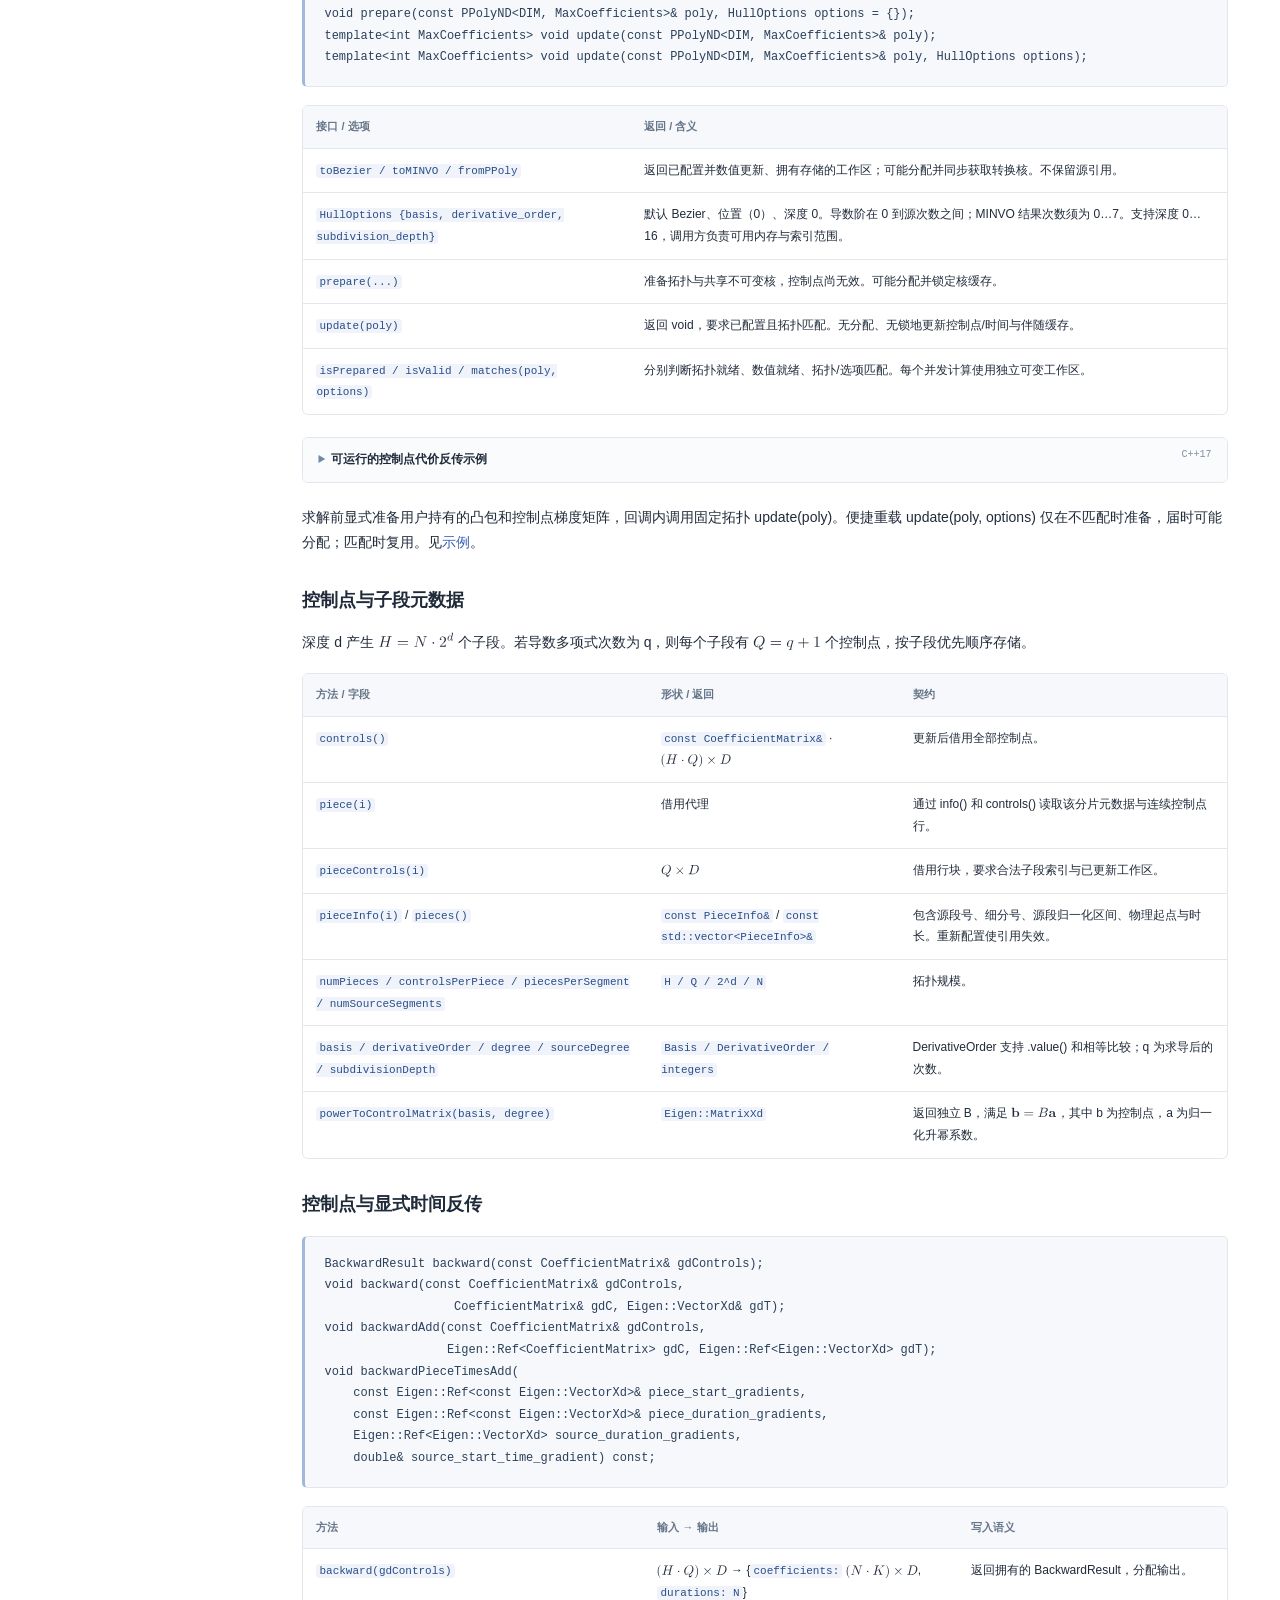
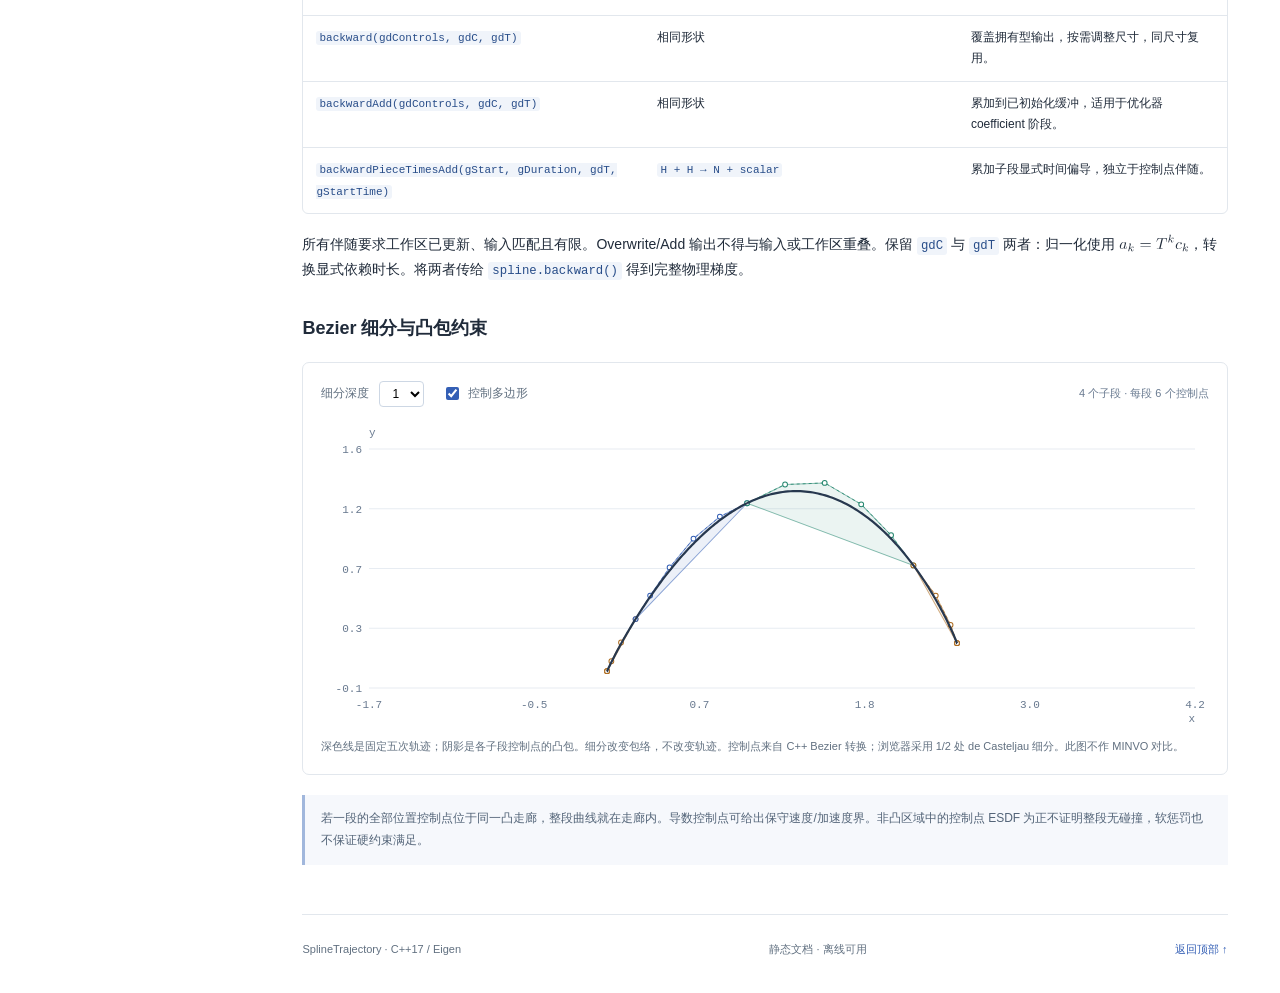
==== commit 7db057f1: "fix: preserve spline storage on failure and sync usage docs Retain candidate workspaces after reject" ====
--- a/docs/api/index.html
+++ b/docs/api/index.html
@@ -175,7 +175,7 @@
 <td><span data-lang="en" lang="en"><code>v, a, j</code></span><span data-lang="zh" lang="zh-CN"><code>v, a, j</code></span></td>
 </tr>
 </tbody></table></div>
-<p class="notation"><span data-lang="en" lang="en"><code>N</code> = segments, <code>D</code> / <code>DIM</code> = spatial dimension, <code>K</code> = coefficients per segment, <code>M</code> = query count, <code>R</code> = highest requested derivative. <code>Spline</code> means the selected solver. <code>Vector</code>, <code>CoefficientMatrix</code>, <code>Polynomial</code> and <code>Gradients</code> are its public aliases. All library names are in <code>SplineTrajectory</code>.</span><span data-lang="zh" lang="zh-CN"><code>N</code> 为段数，<code>D</code> / <code>DIM</code> 为空间维度，<code>K</code> 为每段系数数，<code>M</code> 为查询数，<code>R</code> 为最高查询导数阶数。<code>Spline</code> 代表选定样条类；<code>Vector</code>、<code>CoefficientMatrix</code>、<code>Polynomial</code>、<code>Gradients</code> 是其公开类型别名。库类型均位于 <code>SplineTrajectory</code> 命名空间。</span></p>
+<p class="notation"><span data-lang="en" lang="en"><code>N</code> = segments, <code>D</code> / <code>DIM</code> = spatial dimension, <code>K</code> = coefficients per segment, <code>M</code> = query count, <code>R</code> = highest requested derivative. <code>Spline</code> means the selected solver. <code>Vector</code>, <code>WaypointMatrix</code>, <code>CoefficientMatrix</code>, <code>Polynomial</code> and <code>Gradients</code> are its public aliases. All library names are in <code>SplineTrajectory</code>.</span><span data-lang="zh" lang="zh-CN"><code>N</code> 为段数，<code>D</code> / <code>DIM</code> 为空间维度，<code>K</code> 为每段系数数，<code>M</code> 为查询数，<code>R</code> 为最高查询导数阶数。<code>Spline</code> 代表选定样条类；<code>Vector</code>、<code>WaypointMatrix</code>、<code>CoefficientMatrix</code>、<code>Polynomial</code>、<code>Gradients</code> 是其公开类型别名。库类型均位于 <code>SplineTrajectory</code> 命名空间。</span></p>
 </article>
 <article class="subsection">
 <h3 id="contracts"><span data-lang="en" lang="en">Common types, data & errors</span><span data-lang="zh" lang="zh-CN">通用类型、数据与错误</span><a class="anchor" href="#contracts" aria-label="Permalink / 固定链接">#</a></h3>
@@ -192,6 +192,7 @@
 <td><code>ErrorCode</code></td>
 <td><code>Ok</code>, <code>InvalidInput</code>, <code>DimensionMismatch</code>, <code>InvalidState</code>, <code>OutOfRange</code>, <code>ResourceLimit</code>, <code>NumericalFailure</code>, <code>NotPrepared</code>, <code>SamplingNotPrepared</code>, <code>GradientMismatch</code></td>
 </tr>
+<tr id="DerivativeOrder" data-search-entry><td><code>DerivativeOrder</code></td><td><span data-lang="en" lang="en">Accepts int or Deriv; defaults to position, supports equality. Orders remain caller-validated.</span><span data-lang="zh" lang="zh-CN">接受 int 或 Deriv，默认位置阶，支持相等比较。合法阶数由调用者保证。</span></td></tr>
 <tr id="deriv" data-search-entry>
 <td><code>Deriv</code></td>
 <td><code>Pos=0</code>, <code>Vel=1</code>, <code>Acc=2</code>, <code>Jerk=3</code>, <code>Snap=4</code>, <code>Crackle=5</code>, <code>Pop=6</code></td>
@@ -306,12 +307,14 @@
 <article class="subsection">
 <h3 id="construction"><span data-lang="en" lang="en">Construction & in-place update</span><span data-lang="zh" lang="zh-CN">构造与原位更新</span><a class="anchor" href="#construction" aria-label="Permalink / 固定链接">#</a></h3>
 <pre class="signature"><code>Spline();
+Status update(const SplineInput&lt;DIM&gt;&amp; input);
 Status update(const std::vector&lt;double&gt;&amp; durations,
     const CoefficientMatrix&amp; points, double start_time,
     const BoundaryConditions&lt;DIM&gt;&amp; boundary = {});
-Status update(const std::vector&lt;double&gt;&amp; knots,
+Status updateFromBreakpoints(const std::vector&lt;double&gt;&amp; knots,
     const CoefficientMatrix&amp; points, const BoundaryConditions&lt;DIM&gt;&amp; boundary = {});</code></pre>
 <div class="table-scroll"><table><thead><tr><th><span data-lang="en" lang="en">API / argument</span><span data-lang="zh" lang="zh-CN">接口 / 参数</span></th><th><span data-lang="en" lang="en">Shape / return</span><span data-lang="zh" lang="zh-CN">形状 / 返回</span></th><th><span data-lang="en" lang="en">Use & constraints</span><span data-lang="zh" lang="zh-CN">用途与约束</span></th></tr></thead><tbody>
+<tr id="spline-input-update" data-search-entry><td><code>update(const SplineInput&lt;DIM&gt;&amp; input)</code></td><td><code>Status</code></td><td><span data-lang="en" lang="en">Shared physical input: durations, all waypoint rows, boundary derivatives and start_time. Every waypoint is an interpolation constraint.</span><span data-lang="zh" lang="zh-CN">统一物理输入：时长、全部途经点行、边界导数和 start_time。每个途经点都是插值约束。</span></td></tr>
 <tr id="spline-default" data-search-entry>
 <td><code>Spline spline;</code></td>
 <td><code>Spline</code></td>
@@ -341,7 +344,7 @@
 <use x="-19.184319" y="-64.528024" xlink:href="#math-8-g1-68" />
 </g>
 </g>
-</svg></span> points and a finite absolute start time. Copies inputs into the existing spline.</span><span data-lang="zh" lang="zh-CN">N 个正时长、<span class="math" data-tex="(N+1)\times D"><span class="sr-only">(N+1) × D</span><svg xmlns="http://www.w3.org/2000/svg" xmlns:xlink="http://www.w3.org/1999/xlink" width="5.4401em" height="1.1004em" viewBox="-64.871953 -72.500004 54.197597 10.962640" style="vertical-align: -0.3002em" aria-hidden="true" focusable="false" fill="currentColor">
+</svg></span> points and a finite trajectory start time. Copies inputs into the existing spline.</span><span data-lang="zh" lang="zh-CN">N 个正时长、<span class="math" data-tex="(N+1)\times D"><span class="sr-only">(N+1) × D</span><svg xmlns="http://www.w3.org/2000/svg" xmlns:xlink="http://www.w3.org/1999/xlink" width="5.4401em" height="1.1004em" viewBox="-64.871953 -72.500004 54.197597 10.962640" style="vertical-align: -0.3002em" aria-hidden="true" focusable="false" fill="currentColor">
 <defs>
 <path id="math-9-g0-2" d="M3.875467-2.769614L1.882939-4.752179C1.763387-4.871731 1.743462-4.891656 1.663761-4.891656C1.564134-4.891656 1.464508-4.801993 1.464508-4.692403C1.464508-4.622665 1.484433-4.60274 1.594022-4.493151L3.58655-2.49066L1.594022-.488169C1.484433-.37858 1.464508-.358655 1.464508-.288917C1.464508-.179328 1.564134-.089664 1.663761-.089664C1.743462-.089664 1.763387-.109589 1.882939-.229141L3.865504-2.211706L5.927771-.14944C5.947696-.139477 6.017435-.089664 6.07721-.089664C6.196762-.089664 6.276463-.179328 6.276463-.288917C6.276463-.308842 6.276463-.348692 6.246575-.398506C6.236613-.418431 4.652553-1.982565 4.154421-2.49066L5.977584-4.313823C6.027397-4.373599 6.176837-4.503113 6.22665-4.562889C6.236613-4.582814 6.276463-4.622665 6.276463-4.692403C6.276463-4.801993 6.196762-4.891656 6.07721-4.891656C5.997509-4.891656 5.957659-4.851806 5.84807-4.742217L3.875467-2.769614Z" />
 <path id="math-9-g1-68" d="M1.58406-.777086C1.484433-.388543 1.464508-.308842 .67746-.308842C.508095-.308842 .398506-.308842 .398506-.119552C.398506 0 .488169 0 .67746 0H3.975093C6.047323 0 8.009963-2.102117 8.009963-4.283935C8.009963-5.688667 7.163138-6.804483 5.668742-6.804483H2.321295C2.132005-6.804483 2.022416-6.804483 2.022416-6.615193C2.022416-6.495641 2.11208-6.495641 2.311333-6.495641C2.440847-6.495641 2.620174-6.485679 2.739726-6.475716C2.899128-6.455791 2.958904-6.425903 2.958904-6.316314C2.958904-6.276463 2.948941-6.246575 2.919054-6.127024L1.58406-.777086ZM3.73599-6.117061C3.825654-6.465753 3.845579-6.495641 4.273973-6.495641H5.339975C6.316314-6.495641 7.143213-5.967621 7.143213-4.652553C7.143213-4.164384 6.94396-2.530511 6.097136-1.43462C5.808219-1.066002 5.021171-.308842 3.795766-.308842H2.669988C2.530511-.308842 2.510585-.308842 2.450809-.318804C2.351183-.328767 2.321295-.33873 2.321295-.418431C2.321295-.448319 2.321295-.468244 2.371108-.647572L3.73599-6.117061Z" />
@@ -362,20 +365,20 @@
 <use x="-19.184319" y="-64.528024" xlink:href="#math-9-g1-68" />
 </g>
 </g>
-</svg></span> 插值点，以及有限的绝对起点时间。输入复制到已有样条。</span></td>
+</svg></span> 插值点，以及有限的轨迹起点时间。输入复制到已有样条。</span></td>
 </tr>
 <tr id="update-knots" data-search-entry>
-<td><code>update(knots, points, bc)</code></td>
+<td><code>updateFromBreakpoints(knots, points, bc)</code></td>
 <td><code>Status</code></td>
-<td><span data-lang="en" lang="en">N+1 strictly increasing absolute times, one for each waypoint row. No separate start-time argument; this vector contains knots, not durations.</span><span data-lang="zh" lang="zh-CN">N+1 个严格递增的绝对时刻，与插值点行一一对应。无需另传起点时间；该数组表示时间节点，而非段时长。</span></td>
+<td><span data-lang="en" lang="en">N+1 strictly increasing trajectory times, one for each waypoint row. No separate start-time argument; this vector contains knots, not durations.</span><span data-lang="zh" lang="zh-CN">N+1 个严格递增的轨迹时刻，与插值点行一一对应。无需另传起点时间；该数组表示时间节点，而非段时长。</span></td>
 </tr>
 <tr id="boundary-conditions" data-search-entry>
 <td><code>BoundaryConditions&lt;DIM&gt;</code></td>
-<td><span data-lang="en" lang="en">6 × <code>Vector</code> fields</span><span data-lang="zh" lang="zh-CN">6 个 <code>Vector</code> 字段</span></td>
-<td><span data-lang="en" lang="en"><code>start_velocity/acceleration/jerk</code>, <code>end_velocity/acceleration/jerk</code>; zero by default. Only derivatives supported by the chosen spline participate. Endpoint positions are the first/last waypoints.</span><span data-lang="zh" lang="zh-CN"><code>start_velocity/acceleration/jerk</code> 与 <code>end_velocity/acceleration/jerk</code>，默认零。仅选定样条支持的导数参与构造；端点位置来自首尾插值点。</span></td>
+<td><code>start/end: v, a, j</code></td>
+<td><span data-lang="en" lang="en">Zero endpoint derivatives by default; cubic uses v, quintic v/a, septic v/a/j. Positions belong only to waypoint rows.</span><span data-lang="zh" lang="zh-CN">端点导数默认零；三次使用 v，五次使用 v/a，七次使用 v/a/j。位置仅存于途经点矩阵。</span></td>
 </tr>
 </tbody></table></div>
-<p><span data-lang="en" lang="en">Both update forms reuse fixed-topology storage and recompute coefficients/factors. Failure invalidates the polynomial; any update invalidates borrowed views. The two runnable examples below describe the same trajectory using durations or absolute times. Both explicitly supply the same boundary conditions; omitting them uses zero endpoint derivatives.</span><span data-lang="zh" lang="zh-CN">两种更新形式均复用固定拓扑存储，重新计算系数与分解。失败使多项式失效；任何更新均使借用视图失效。以下两个可运行示例分别使用段时长和绝对时间，表示同一条轨迹。两者显式传入相同边界条件；省略时端点导数默认为零。</span></p>
+<p><span data-lang="en" lang="en">Both update forms reuse fixed-topology storage and recompute coefficients/factors. Failure invalidates the polynomial but retains workspace for retry; any update invalidates borrowed views. The two runnable examples below describe the same trajectory using durations or trajectory times. Both explicitly supply the same boundary conditions; omitting them uses zero endpoint derivatives.</span><span data-lang="zh" lang="zh-CN">两种更新形式均复用固定拓扑存储，重新计算系数与分解。失败使多项式失效但保留重试工作区；任何更新均使借用视图失效。以下两个可运行示例分别使用段时长和轨迹时间，表示同一条轨迹。两者显式传入相同边界条件；省略时端点导数默认为零。</span></p>
 <details class="example" open><summary><span data-lang="en" lang="en">Initialize from segment durations</span><span data-lang="zh" lang="zh-CN">使用段时长初始化</span><span class="example-tag">C++17</span></summary><pre class="example-code" data-example="construction"><code>#include &quot;SplineTrajectory.hpp&quot;
 #include &lt;iostream&gt;
 
@@ -384,7 +387,7 @@
     Spline::CoefficientMatrix points(3, 3);
     points &lt;&lt; 0, 0, 0,  1, 0.5, 0,  2, 0, 0;
     SplineTrajectory::BoundaryConditions&lt;3&gt; bc;
-    bc.start_velocity &lt;&lt; 0.2, 0, 0;
+    bc.start.v &lt;&lt; 0.2, 0, 0;
 
     const std::vector&lt;double&gt; durations{1.2, 1.5};
     Spline spline;
@@ -393,7 +396,7 @@
     std::cout &lt;&lt; spline.polynomial().evaluate(0.5).transpose() &lt;&lt; &#x27;\n&#x27;;
 }
 </code></pre></details>
-<details class="example" open><summary><span data-lang="en" lang="en">Initialize from absolute times</span><span data-lang="zh" lang="zh-CN">使用绝对时间初始化</span><span class="example-tag">C++17</span></summary><pre class="example-code" data-example="construction-knots"><code>#include &quot;SplineTrajectory.hpp&quot;
+<details class="example" open><summary><span data-lang="en" lang="en">Initialize from trajectory times</span><span data-lang="zh" lang="zh-CN">使用轨迹时间初始化</span><span class="example-tag">C++17</span></summary><pre class="example-code" data-example="construction-knots"><code>#include &quot;SplineTrajectory.hpp&quot;
 #include &lt;iostream&gt;
 
 int main() {
@@ -401,11 +404,11 @@
     Spline::CoefficientMatrix points(3, 3);
     points &lt;&lt; 0, 0, 0,  1, 0.5, 0,  2, 0, 0;
     SplineTrajectory::BoundaryConditions&lt;3&gt; bc;
-    bc.start_velocity &lt;&lt; 0.2, 0, 0;
+    bc.start.v &lt;&lt; 0.2, 0, 0;
 
     const std::vector&lt;double&gt; knots{0.0, 1.2, 2.7};
     Spline spline;
-    const auto status = spline.update(knots, points, bc);
+    const auto status = spline.updateFromBreakpoints(knots, points, bc);
     if (!status) { std::cerr &lt;&lt; status.message; return 1; }
     std::cout &lt;&lt; spline.polynomial().evaluate(0.5).transpose() &lt;&lt; &#x27;\n&#x27;;
 }
@@ -503,7 +506,7 @@
 Eigen::VectorXd energyDurationPartials() const;
 Eigen::VectorXd energyDurationGradient() const;
 CoefficientMatrix energyWaypointGradient() const;
-BoundaryGradients energyBoundaryGradient() const;</code></pre>
+BoundaryConditions&lt;DIM&gt; energyBoundaryGradient() const;</code></pre>
 <div class="table-scroll"><table><thead><tr><th><span data-lang="en" lang="en">Method</span><span data-lang="zh" lang="zh-CN">方法</span></th><th><span data-lang="en" lang="en">Output</span><span data-lang="zh" lang="zh-CN">输出</span></th><th><span data-lang="en" lang="en">Derivative meaning</span><span data-lang="zh" lang="zh-CN">导数含义</span></th></tr></thead><tbody>
 <tr id="energy-value" data-search-entry>
 <td><code>energy()</code></td>
@@ -730,34 +733,13 @@
 </tr>
 <tr id="energyWaypointGradient" data-search-entry>
 <td><code>energyWaypointGradient()</code></td>
-<td><span class="math" data-tex="(N-1)\times D"><span class="sr-only">(N−1) × D</span><svg xmlns="http://www.w3.org/2000/svg" xmlns:xlink="http://www.w3.org/1999/xlink" width="5.4401em" height="1.1004em" viewBox="-64.871953 -72.500004 54.197597 10.962640" style="vertical-align: -0.3002em" aria-hidden="true" focusable="false" fill="currentColor">
-<defs>
-<path id="math-21-g0-0" d="M6.56538-2.291407C6.734745-2.291407 6.914072-2.291407 6.914072-2.49066S6.734745-2.689913 6.56538-2.689913H1.175592C1.006227-2.689913 .826899-2.689913 .826899-2.49066S1.006227-2.291407 1.175592-2.291407H6.56538Z" />
-<path id="math-21-g0-2" d="M3.875467-2.769614L1.882939-4.752179C1.763387-4.871731 1.743462-4.891656 1.663761-4.891656C1.564134-4.891656 1.464508-4.801993 1.464508-4.692403C1.464508-4.622665 1.484433-4.60274 1.594022-4.493151L3.58655-2.49066L1.594022-.488169C1.484433-.37858 1.464508-.358655 1.464508-.288917C1.464508-.179328 1.564134-.089664 1.663761-.089664C1.743462-.089664 1.763387-.109589 1.882939-.229141L3.865504-2.211706L5.927771-.14944C5.947696-.139477 6.017435-.089664 6.07721-.089664C6.196762-.089664 6.276463-.179328 6.276463-.288917C6.276463-.308842 6.276463-.348692 6.246575-.398506C6.236613-.418431 4.652553-1.982565 4.154421-2.49066L5.977584-4.313823C6.027397-4.373599 6.176837-4.503113 6.22665-4.562889C6.236613-4.582814 6.276463-4.622665 6.276463-4.692403C6.276463-4.801993 6.196762-4.891656 6.07721-4.891656C5.997509-4.891656 5.957659-4.851806 5.84807-4.742217L3.875467-2.769614Z" />
-<path id="math-21-g1-68" d="M1.58406-.777086C1.484433-.388543 1.464508-.308842 .67746-.308842C.508095-.308842 .398506-.308842 .398506-.119552C.398506 0 .488169 0 .67746 0H3.975093C6.047323 0 8.009963-2.102117 8.009963-4.283935C8.009963-5.688667 7.163138-6.804483 5.668742-6.804483H2.321295C2.132005-6.804483 2.022416-6.804483 2.022416-6.615193C2.022416-6.495641 2.11208-6.495641 2.311333-6.495641C2.440847-6.495641 2.620174-6.485679 2.739726-6.475716C2.899128-6.455791 2.958904-6.425903 2.958904-6.316314C2.958904-6.276463 2.948941-6.246575 2.919054-6.127024L1.58406-.777086ZM3.73599-6.117061C3.825654-6.465753 3.845579-6.495641 4.273973-6.495641H5.339975C6.316314-6.495641 7.143213-5.967621 7.143213-4.652553C7.143213-4.164384 6.94396-2.530511 6.097136-1.43462C5.808219-1.066002 5.021171-.308842 3.795766-.308842H2.669988C2.530511-.308842 2.510585-.308842 2.450809-.318804C2.351183-.328767 2.321295-.33873 2.321295-.418431C2.321295-.448319 2.321295-.468244 2.371108-.647572L3.73599-6.117061Z" />
-<path id="math-21-g1-78" d="M7.531756-5.758406C7.631382-6.156912 7.81071-6.465753 8.607721-6.495641C8.657534-6.495641 8.777086-6.505604 8.777086-6.694894C8.777086-6.704857 8.777086-6.804483 8.647572-6.804483C8.318804-6.804483 7.970112-6.774595 7.641345-6.774595C7.302615-6.774595 6.953923-6.804483 6.625156-6.804483C6.56538-6.804483 6.445828-6.804483 6.445828-6.60523C6.445828-6.495641 6.545455-6.495641 6.625156-6.495641C7.193026-6.485679 7.302615-6.276463 7.302615-6.057285C7.302615-6.027397 7.28269-5.877958 7.272727-5.84807L6.156912-1.414695L3.955168-6.615193C3.875467-6.794521 3.865504-6.804483 3.636364-6.804483H2.30137C2.102117-6.804483 2.012453-6.804483 2.012453-6.60523C2.012453-6.495641 2.102117-6.495641 2.291407-6.495641C2.34122-6.495641 2.968867-6.495641 2.968867-6.405978L1.633873-1.05604C1.534247-.657534 1.364882-.33873 .557908-.308842C.498132-.308842 .388543-.298879 .388543-.109589C.388543-.039851 .438356 0 .518057 0C.836862 0 1.185554-.029888 1.514321-.029888C1.853051-.029888 2.211706 0 2.540473 0C2.590286 0 2.719801 0 2.719801-.199253C2.719801-.298879 2.630137-.308842 2.520548-.308842C1.942715-.328767 1.863014-.547945 1.863014-.747198C1.863014-.816936 1.872976-.86675 1.902864-.976339L3.217933-6.236613C3.257783-6.176837 3.257783-6.156912 3.307597-6.057285L5.788294-.18929C5.858032-.019925 5.88792 0 5.977584 0C6.087173 0 6.087173-.029888 6.136986-.209215L7.531756-5.758406Z" />
-<path id="math-21-g2-40" d="M3.297634 2.391034C3.297634 2.361146 3.297634 2.34122 3.128269 2.171856C1.882939 .916563 1.564134-.966376 1.564134-2.49066C1.564134-4.224159 1.942715-5.957659 3.16812-7.202989C3.297634-7.32254 3.297634-7.342466 3.297634-7.372354C3.297634-7.442092 3.257783-7.47198 3.198007-7.47198C3.098381-7.47198 2.201743-6.794521 1.613948-5.529265C1.105853-4.433375 .986301-3.327522 .986301-2.49066C.986301-1.713574 1.09589-.508095 1.643836 .617684C2.241594 1.843088 3.098381 2.49066 3.198007 2.49066C3.257783 2.49066 3.297634 2.460772 3.297634 2.391034Z" />
-<path id="math-21-g2-41" d="M2.879203-2.49066C2.879203-3.267746 2.769614-4.473225 2.221669-5.599004C1.62391-6.824408 .767123-7.47198 .667497-7.47198C.607721-7.47198 .56787-7.43213 .56787-7.372354C.56787-7.342466 .56787-7.32254 .757161-7.143213C1.733499-6.156912 2.30137-4.572852 2.30137-2.49066C2.30137-.787049 1.932752 .966376 .697385 2.221669C.56787 2.34122 .56787 2.361146 .56787 2.391034C.56787 2.450809 .607721 2.49066 .667497 2.49066C.767123 2.49066 1.663761 1.8132 2.251557 .547945C2.759651-.547945 2.879203-1.653798 2.879203-2.49066Z" />
-<path id="math-21-g2-49" d="M2.929016-6.37609C2.929016-6.615193 2.929016-6.635118 2.699875-6.635118C2.082192-5.997509 1.205479-5.997509 .886675-5.997509V-5.688667C1.085928-5.688667 1.673724-5.688667 2.191781-5.947696V-.787049C2.191781-.428394 2.161893-.308842 1.265255-.308842H.946451V0C1.295143-.029888 2.161893-.029888 2.560399-.029888S3.825654-.029888 4.174346 0V-.308842H3.855542C2.958904-.308842 2.929016-.418431 2.929016-.787049V-6.37609Z" />
-</defs>
-<g id="math-21-page1">
-<g fill="currentColor">
-<use x="-65.358254" y="-64.528024" xlink:href="#math-21-g2-40" />
-<use x="-61.483881" y="-64.528024" xlink:href="#math-21-g1-78" />
-<use x="-50.179125" y="-64.528024" xlink:href="#math-21-g0-0" />
-<use x="-40.216511" y="-64.528024" xlink:href="#math-21-g2-49" />
-<use x="-35.235172" y="-64.528024" xlink:href="#math-21-g2-41" />
-<use x="-29.146932" y="-64.528024" xlink:href="#math-21-g0-2" />
-<use x="-19.184319" y="-64.528024" xlink:href="#math-21-g1-68" />
-</g>
-</g>
-</svg></span></td>
-<td><span data-lang="en" lang="en">Total gradient for interior waypoints only.</span><span data-lang="zh" lang="zh-CN">仅内部插值点的完整梯度。</span></td>
+<td><code>(N+1) × D</code></td>
+<td><span data-lang="en" lang="en">Total gradient for all waypoint positions, including endpoints.</span><span data-lang="zh" lang="zh-CN">全部途经点位置的总梯度，包含两端。</span></td>
 </tr>
 <tr id="energyBoundaryGradient" data-search-entry>
 <td><code>energyBoundaryGradient()</code></td>
-<td><code>BoundaryGradientPair&lt;DIM&gt;</code></td>
-<td><span data-lang="en" lang="en">Start/end p/v/a/j; unsupported higher fields remain zero.</span><span data-lang="zh" lang="zh-CN">起终点 p/v/a/j；未支持的高阶字段为零。</span></td>
+<td><code>BoundaryConditions&lt;DIM&gt;</code></td>
+<td><span data-lang="en" lang="en">Only start/end v/a/j gradients; unsupported higher derivatives are zero.</span><span data-lang="zh" lang="zh-CN">仅含 start/end 的 v/a/j 导数梯度；不支持的高阶字段为零。</span></td>
 </tr>
 </tbody></table></div>
 <p class="note"><span data-lang="en" lang="en">Each partial/gradient getter also has a <code>void method(Output&amp; output) const</code> overload with the corresponding output type. Overwrite overloads resize outputs automatically and reuse matching storage. <code>output.size()</code> reports the segment count. For accumulation, prepare matching zero gradients with <code>output.setZero(N)</code>; <code>output.setZero()</code> clears existing values.</span><span data-lang="zh" lang="zh-CN">各偏导/梯度取值方法也提供 <code>void method(Output&amp; output) const</code> 引用重载，输出类型与返回值版本一致。覆盖接口自动调整输出尺寸，尺寸相同时复用存储。<code>output.size()</code> 返回段数。累加前可用 <code>output.setZero(N)</code> 准备对应段数的零梯度；<code>output.setZero()</code> 清零现有值。</span></p>
@@ -858,30 +840,9 @@
 <td><span data-lang="en" lang="en">Independent duration partials holding C fixed; zeros if no explicit duration term.</span><span data-lang="zh" lang="zh-CN">固定 C 的独立时长偏导；没有显式时长项时传零。</span></td>
 </tr>
 <tr id="gradient-inner" data-search-entry>
-<td><code>output.inner_points</code></td>
-<td><code>CoefficientMatrix</code> · <span class="math" data-tex="(N-1)\times D"><span class="sr-only">(N−1) × D</span><svg xmlns="http://www.w3.org/2000/svg" xmlns:xlink="http://www.w3.org/1999/xlink" width="5.4401em" height="1.1004em" viewBox="-64.871953 -72.500004 54.197597 10.962640" style="vertical-align: -0.3002em" aria-hidden="true" focusable="false" fill="currentColor">
-<defs>
-<path id="math-24-g0-0" d="M6.56538-2.291407C6.734745-2.291407 6.914072-2.291407 6.914072-2.49066S6.734745-2.689913 6.56538-2.689913H1.175592C1.006227-2.689913 .826899-2.689913 .826899-2.49066S1.006227-2.291407 1.175592-2.291407H6.56538Z" />
-<path id="math-24-g0-2" d="M3.875467-2.769614L1.882939-4.752179C1.763387-4.871731 1.743462-4.891656 1.663761-4.891656C1.564134-4.891656 1.464508-4.801993 1.464508-4.692403C1.464508-4.622665 1.484433-4.60274 1.594022-4.493151L3.58655-2.49066L1.594022-.488169C1.484433-.37858 1.464508-.358655 1.464508-.288917C1.464508-.179328 1.564134-.089664 1.663761-.089664C1.743462-.089664 1.763387-.109589 1.882939-.229141L3.865504-2.211706L5.927771-.14944C5.947696-.139477 6.017435-.089664 6.07721-.089664C6.196762-.089664 6.276463-.179328 6.276463-.288917C6.276463-.308842 6.276463-.348692 6.246575-.398506C6.236613-.418431 4.652553-1.982565 4.154421-2.49066L5.977584-4.313823C6.027397-4.373599 6.176837-4.503113 6.22665-4.562889C6.236613-4.582814 6.276463-4.622665 6.276463-4.692403C6.276463-4.801993 6.196762-4.891656 6.07721-4.891656C5.997509-4.891656 5.957659-4.851806 5.84807-4.742217L3.875467-2.769614Z" />
-<path id="math-24-g1-68" d="M1.58406-.777086C1.484433-.388543 1.464508-.308842 .67746-.308842C.508095-.308842 .398506-.308842 .398506-.119552C.398506 0 .488169 0 .67746 0H3.975093C6.047323 0 8.009963-2.102117 8.009963-4.283935C8.009963-5.688667 7.163138-6.804483 5.668742-6.804483H2.321295C2.132005-6.804483 2.022416-6.804483 2.022416-6.615193C2.022416-6.495641 2.11208-6.495641 2.311333-6.495641C2.440847-6.495641 2.620174-6.485679 2.739726-6.475716C2.899128-6.455791 2.958904-6.425903 2.958904-6.316314C2.958904-6.276463 2.948941-6.246575 2.919054-6.127024L1.58406-.777086ZM3.73599-6.117061C3.825654-6.465753 3.845579-6.495641 4.273973-6.495641H5.339975C6.316314-6.495641 7.143213-5.967621 7.143213-4.652553C7.143213-4.164384 6.94396-2.530511 6.097136-1.43462C5.808219-1.066002 5.021171-.308842 3.795766-.308842H2.669988C2.530511-.308842 2.510585-.308842 2.450809-.318804C2.351183-.328767 2.321295-.33873 2.321295-.418431C2.321295-.448319 2.321295-.468244 2.371108-.647572L3.73599-6.117061Z" />
-<path id="math-24-g1-78" d="M7.531756-5.758406C7.631382-6.156912 7.81071-6.465753 8.607721-6.495641C8.657534-6.495641 8.777086-6.505604 8.777086-6.694894C8.777086-6.704857 8.777086-6.804483 8.647572-6.804483C8.318804-6.804483 7.970112-6.774595 7.641345-6.774595C7.302615-6.774595 6.953923-6.804483 6.625156-6.804483C6.56538-6.804483 6.445828-6.804483 6.445828-6.60523C6.445828-6.495641 6.545455-6.495641 6.625156-6.495641C7.193026-6.485679 7.302615-6.276463 7.302615-6.057285C7.302615-6.027397 7.28269-5.877958 7.272727-5.84807L6.156912-1.414695L3.955168-6.615193C3.875467-6.794521 3.865504-6.804483 3.636364-6.804483H2.30137C2.102117-6.804483 2.012453-6.804483 2.012453-6.60523C2.012453-6.495641 2.102117-6.495641 2.291407-6.495641C2.34122-6.495641 2.968867-6.495641 2.968867-6.405978L1.633873-1.05604C1.534247-.657534 1.364882-.33873 .557908-.308842C.498132-.308842 .388543-.298879 .388543-.109589C.388543-.039851 .438356 0 .518057 0C.836862 0 1.185554-.029888 1.514321-.029888C1.853051-.029888 2.211706 0 2.540473 0C2.590286 0 2.719801 0 2.719801-.199253C2.719801-.298879 2.630137-.308842 2.520548-.308842C1.942715-.328767 1.863014-.547945 1.863014-.747198C1.863014-.816936 1.872976-.86675 1.902864-.976339L3.217933-6.236613C3.257783-6.176837 3.257783-6.156912 3.307597-6.057285L5.788294-.18929C5.858032-.019925 5.88792 0 5.977584 0C6.087173 0 6.087173-.029888 6.136986-.209215L7.531756-5.758406Z" />
-<path id="math-24-g2-40" d="M3.297634 2.391034C3.297634 2.361146 3.297634 2.34122 3.128269 2.171856C1.882939 .916563 1.564134-.966376 1.564134-2.49066C1.564134-4.224159 1.942715-5.957659 3.16812-7.202989C3.297634-7.32254 3.297634-7.342466 3.297634-7.372354C3.297634-7.442092 3.257783-7.47198 3.198007-7.47198C3.098381-7.47198 2.201743-6.794521 1.613948-5.529265C1.105853-4.433375 .986301-3.327522 .986301-2.49066C.986301-1.713574 1.09589-.508095 1.643836 .617684C2.241594 1.843088 3.098381 2.49066 3.198007 2.49066C3.257783 2.49066 3.297634 2.460772 3.297634 2.391034Z" />
-<path id="math-24-g2-41" d="M2.879203-2.49066C2.879203-3.267746 2.769614-4.473225 2.221669-5.599004C1.62391-6.824408 .767123-7.47198 .667497-7.47198C.607721-7.47198 .56787-7.43213 .56787-7.372354C.56787-7.342466 .56787-7.32254 .757161-7.143213C1.733499-6.156912 2.30137-4.572852 2.30137-2.49066C2.30137-.787049 1.932752 .966376 .697385 2.221669C.56787 2.34122 .56787 2.361146 .56787 2.391034C.56787 2.450809 .607721 2.49066 .667497 2.49066C.767123 2.49066 1.663761 1.8132 2.251557 .547945C2.759651-.547945 2.879203-1.653798 2.879203-2.49066Z" />
-<path id="math-24-g2-49" d="M2.929016-6.37609C2.929016-6.615193 2.929016-6.635118 2.699875-6.635118C2.082192-5.997509 1.205479-5.997509 .886675-5.997509V-5.688667C1.085928-5.688667 1.673724-5.688667 2.191781-5.947696V-.787049C2.191781-.428394 2.161893-.308842 1.265255-.308842H.946451V0C1.295143-.029888 2.161893-.029888 2.560399-.029888S3.825654-.029888 4.174346 0V-.308842H3.855542C2.958904-.308842 2.929016-.418431 2.929016-.787049V-6.37609Z" />
-</defs>
-<g id="math-24-page1">
-<g fill="currentColor">
-<use x="-65.358254" y="-64.528024" xlink:href="#math-24-g2-40" />
-<use x="-61.483881" y="-64.528024" xlink:href="#math-24-g1-78" />
-<use x="-50.179125" y="-64.528024" xlink:href="#math-24-g0-0" />
-<use x="-40.216511" y="-64.528024" xlink:href="#math-24-g2-49" />
-<use x="-35.235172" y="-64.528024" xlink:href="#math-24-g2-41" />
-<use x="-29.146932" y="-64.528024" xlink:href="#math-24-g0-2" />
-<use x="-19.184319" y="-64.528024" xlink:href="#math-24-g1-68" />
-</g>
-</g>
-</svg></span></td>
-<td><span data-lang="en" lang="en">Total gradient for interior waypoint positions.</span><span data-lang="zh" lang="zh-CN">内部插值点位置的完整梯度。</span></td>
+<td><code>output.waypoints</code></td>
+<td><code>WaypointMatrix · (N+1) × D</code></td>
+<td><span data-lang="en" lang="en">Total gradient for all waypoint positions.</span><span data-lang="zh" lang="zh-CN">全部途经点位置的总梯度。</span></td>
 </tr>
 <tr id="gradient-duration" data-search-entry>
 <td><code>output.durations</code></td>
@@ -889,9 +850,9 @@
 <td><span data-lang="en" lang="en">Total physical-duration gradient, including gdT.</span><span data-lang="zh" lang="zh-CN">包含 gdT 的完整物理时长梯度。</span></td>
 </tr>
 <tr id="gradient-boundary" data-search-entry>
-<td><code>output.start</code>, <code>output.end</code></td>
-<td><code>BoundaryGradient&lt;DIM&gt;</code></td>
-<td><span data-lang="en" lang="en">Each has D-vectors <code>p, v, a, j</code>, including endpoint positions.</span><span data-lang="zh" lang="zh-CN">各含 D 维向量 <code>p, v, a, j</code>，包括端点位置。</span></td>
+<td><code>output.boundary.start / end</code></td>
+<td><code>EndpointDerivatives&lt;DIM&gt;</code></td>
+<td><span data-lang="en" lang="en">Each contains v/a/j gradients; positions are in waypoints.</span><span data-lang="zh" lang="zh-CN">各自包含 v/a/j 梯度；位置梯度在 waypoints 中。</span></td>
 </tr>
 <tr id="gradient-size" data-search-entry>
 <td><code>output.size()</code></td>
@@ -917,18 +878,17 @@
 <article class="subsection">
 <h3 id="sampling"><span data-lang="en" lang="en">Scalar, batch & multi-derivative queries</span><span data-lang="zh" lang="zh-CN">单点、批量与多阶求值</span><a class="anchor" href="#sampling" aria-label="Permalink / 固定链接">#</a></h3>
 <pre class="signature"><code>// PPolyND: const queries; r is a nonnegative physical derivative order.
-Vector evaluate(double t, Deriv type = Deriv::Pos) const;
-Vector evaluate(double t, int r) const;
+Vector evaluate(double t, DerivativeOrder order = Deriv::Pos) const;
 template&lt;int R&gt; Derivatives&lt;R&gt; evaluateDerivatives(double t) const;
 CoefficientMatrix evaluate(const std::vector&lt;double&gt;&amp; times,
-                           Deriv type = Deriv::Pos) const;
-void evaluateInto(const std::vector&lt;double&gt;&amp; times,
-                  Eigen::Ref&lt;CoefficientMatrix&gt; output, int r = 0) const;
+                           DerivativeOrder order = Deriv::Pos) const;
+void evaluate(const std::vector&lt;double&gt;&amp; times,
+                  CoefficientMatrix&amp; output, DerivativeOrder order = Deriv::Pos) const;
 template&lt;int R&gt; DerivativeBatch&lt;R&gt;
     evaluateDerivatives(const std::vector&lt;double&gt;&amp; times) const;
-template&lt;int R&gt; void evaluateDerivativesInto(
+template&lt;int R&gt; void evaluateDerivatives(
     const std::vector&lt;double&gt;&amp; times, DerivativeBatch&lt;R&gt;&amp; output) const;</code></pre>
-<div class="table-scroll"><table><thead><tr><th><span data-lang="en" lang="en">Task</span><span data-lang="zh" lang="zh-CN">任务</span></th><th><span data-lang="en" lang="en">PPolyND call</span><span data-lang="zh" lang="zh-CN">PPolyND 调用</span></th><th><span data-lang="en" lang="en">Sampler<R> call</span><span data-lang="zh" lang="zh-CN">Sampler<R> 调用</span></th><th><span data-lang="en" lang="en">Output / allocation</span><span data-lang="zh" lang="zh-CN">输出 / 分配</span></th></tr></thead><tbody>
+<div class="table-scroll"><table><thead><tr><th><span data-lang="en" lang="en">Task</span><span data-lang="zh" lang="zh-CN">任务</span></th><th><span data-lang="en" lang="en">PPolyND call</span><span data-lang="zh" lang="zh-CN">PPolyND 调用</span></th><th><span data-lang="en" lang="en">Sampler&lt;R&gt; call</span><span data-lang="zh" lang="zh-CN">Sampler&lt;R&gt; 调用</span></th><th><span data-lang="en" lang="en">Output / allocation</span><span data-lang="zh" lang="zh-CN">输出 / 分配</span></th></tr></thead><tbody>
 <tr id="evaluate" data-search-entry>
 <td><span data-lang="en" lang="en">Scalar, one order</span><span data-lang="zh" lang="zh-CN">单点单阶</span></td>
 <td><code>evaluate(t, r)</code></td>
@@ -973,37 +933,11 @@
 </g>
 </svg></span> 矩阵；分配内存。</span></td>
 </tr>
-<tr id="evaluateInto" data-search-entry>
+<tr id="evaluate-output" data-search-entry>
 <td><span data-lang="en" lang="en">Batch, reuse output</span><span data-lang="zh" lang="zh-CN">批量复用输出</span></td>
-<td><code>evaluateInto(times, out, r)</code></td>
-<td><code>evaluateInto(times, out, r)</code></td>
-<td><span data-lang="en" lang="en"><code>void</code>; out is pre-sized <span class="math" data-tex="M\times D"><span class="sr-only">M × D</span><svg xmlns="http://www.w3.org/2000/svg" xmlns:xlink="http://www.w3.org/1999/xlink" width="3.1638em" height="0.7834em" viewBox="-65.439823 -72.496704 31.519354 7.804483" style="vertical-align: -0.1335em" aria-hidden="true" focusable="false" fill="currentColor">
-<defs>
-<path id="math-27-g0-2" d="M3.875467-2.769614L1.882939-4.752179C1.763387-4.871731 1.743462-4.891656 1.663761-4.891656C1.564134-4.891656 1.464508-4.801993 1.464508-4.692403C1.464508-4.622665 1.484433-4.60274 1.594022-4.493151L3.58655-2.49066L1.594022-.488169C1.484433-.37858 1.464508-.358655 1.464508-.288917C1.464508-.179328 1.564134-.089664 1.663761-.089664C1.743462-.089664 1.763387-.109589 1.882939-.229141L3.865504-2.211706L5.927771-.14944C5.947696-.139477 6.017435-.089664 6.07721-.089664C6.196762-.089664 6.276463-.179328 6.276463-.288917C6.276463-.308842 6.276463-.348692 6.246575-.398506C6.236613-.418431 4.652553-1.982565 4.154421-2.49066L5.977584-4.313823C6.027397-4.373599 6.176837-4.503113 6.22665-4.562889C6.236613-4.582814 6.276463-4.622665 6.276463-4.692403C6.276463-4.801993 6.196762-4.891656 6.07721-4.891656C5.997509-4.891656 5.957659-4.851806 5.84807-4.742217L3.875467-2.769614Z" />
-<path id="math-27-g1-68" d="M1.58406-.777086C1.484433-.388543 1.464508-.308842 .67746-.308842C.508095-.308842 .398506-.308842 .398506-.119552C.398506 0 .488169 0 .67746 0H3.975093C6.047323 0 8.009963-2.102117 8.009963-4.283935C8.009963-5.688667 7.163138-6.804483 5.668742-6.804483H2.321295C2.132005-6.804483 2.022416-6.804483 2.022416-6.615193C2.022416-6.495641 2.11208-6.495641 2.311333-6.495641C2.440847-6.495641 2.620174-6.485679 2.739726-6.475716C2.899128-6.455791 2.958904-6.425903 2.958904-6.316314C2.958904-6.276463 2.948941-6.246575 2.919054-6.127024L1.58406-.777086ZM3.73599-6.117061C3.825654-6.465753 3.845579-6.495641 4.273973-6.495641H5.339975C6.316314-6.495641 7.143213-5.967621 7.143213-4.652553C7.143213-4.164384 6.94396-2.530511 6.097136-1.43462C5.808219-1.066002 5.021171-.308842 3.795766-.308842H2.669988C2.530511-.308842 2.510585-.308842 2.450809-.318804C2.351183-.328767 2.321295-.33873 2.321295-.418431C2.321295-.448319 2.321295-.468244 2.371108-.647572L3.73599-6.117061Z" />
-<path id="math-27-g1-77" d="M9.225405-6.03736C9.315068-6.396015 9.334994-6.495641 10.082192-6.495641C10.311333-6.495641 10.400996-6.495641 10.400996-6.694894C10.400996-6.804483 10.30137-6.804483 10.132005-6.804483H8.816936C8.557908-6.804483 8.547945-6.804483 8.428394-6.615193L4.79203-.936488L4.014944-6.575342C3.985056-6.804483 3.965131-6.804483 3.706102-6.804483H2.34122C2.15193-6.804483 2.042341-6.804483 2.042341-6.615193C2.042341-6.495641 2.132005-6.495641 2.331258-6.495641C2.460772-6.495641 2.6401-6.485679 2.759651-6.475716C2.919054-6.455791 2.978829-6.425903 2.978829-6.316314C2.978829-6.276463 2.968867-6.246575 2.938979-6.127024L1.673724-1.05604C1.574097-.657534 1.404732-.33873 .597758-.308842C.547945-.308842 .418431-.298879 .418431-.119552C.418431-.029888 .478207 0 .557908 0C.876712 0 1.225405-.029888 1.554172-.029888C1.892902-.029888 2.251557 0 2.580324 0C2.630137 0 2.759651 0 2.759651-.199253C2.759651-.308842 2.650062-.308842 2.580324-.308842C2.012453-.318804 1.902864-.518057 1.902864-.747198C1.902864-.816936 1.912827-.86675 1.942715-.976339L3.297634-6.405978H3.307597L4.164384-.229141C4.184309-.109589 4.194271 0 4.313823 0C4.423412 0 4.483188-.109589 4.533001-.179328L8.557908-6.485679H8.56787L7.143213-.777086C7.043587-.388543 7.023661-.308842 6.236613-.308842C6.067248-.308842 5.957659-.308842 5.957659-.119552C5.957659 0 6.07721 0 6.107098 0C6.386052 0 7.063512-.029888 7.342466-.029888C7.750934-.029888 8.179328 0 8.587796 0C8.647572 0 8.777086 0 8.777086-.199253C8.777086-.308842 8.687422-.308842 8.498132-.308842C8.129514-.308842 7.85056-.308842 7.85056-.488169C7.85056-.52802 7.85056-.547945 7.900374-.727273L9.225405-6.03736Z" />
-</defs>
-<g id="math-27-page1">
-<g fill="currentColor">
-<use x="-65.358254" y="-65.19222" xlink:href="#math-27-g1-77" />
-<use x="-52.393046" y="-65.19222" xlink:href="#math-27-g0-2" />
-<use x="-42.430432" y="-65.19222" xlink:href="#math-27-g1-68" />
-</g>
-</g>
-</svg></span>.</span><span data-lang="zh" lang="zh-CN"><code>void</code>；out 预分配为 <span class="math" data-tex="M\times D"><span class="sr-only">M × D</span><svg xmlns="http://www.w3.org/2000/svg" xmlns:xlink="http://www.w3.org/1999/xlink" width="3.1638em" height="0.7834em" viewBox="-65.439823 -72.496704 31.519354 7.804483" style="vertical-align: -0.1335em" aria-hidden="true" focusable="false" fill="currentColor">
-<defs>
-<path id="math-28-g0-2" d="M3.875467-2.769614L1.882939-4.752179C1.763387-4.871731 1.743462-4.891656 1.663761-4.891656C1.564134-4.891656 1.464508-4.801993 1.464508-4.692403C1.464508-4.622665 1.484433-4.60274 1.594022-4.493151L3.58655-2.49066L1.594022-.488169C1.484433-.37858 1.464508-.358655 1.464508-.288917C1.464508-.179328 1.564134-.089664 1.663761-.089664C1.743462-.089664 1.763387-.109589 1.882939-.229141L3.865504-2.211706L5.927771-.14944C5.947696-.139477 6.017435-.089664 6.07721-.089664C6.196762-.089664 6.276463-.179328 6.276463-.288917C6.276463-.308842 6.276463-.348692 6.246575-.398506C6.236613-.418431 4.652553-1.982565 4.154421-2.49066L5.977584-4.313823C6.027397-4.373599 6.176837-4.503113 6.22665-4.562889C6.236613-4.582814 6.276463-4.622665 6.276463-4.692403C6.276463-4.801993 6.196762-4.891656 6.07721-4.891656C5.997509-4.891656 5.957659-4.851806 5.84807-4.742217L3.875467-2.769614Z" />
-<path id="math-28-g1-68" d="M1.58406-.777086C1.484433-.388543 1.464508-.308842 .67746-.308842C.508095-.308842 .398506-.308842 .398506-.119552C.398506 0 .488169 0 .67746 0H3.975093C6.047323 0 8.009963-2.102117 8.009963-4.283935C8.009963-5.688667 7.163138-6.804483 5.668742-6.804483H2.321295C2.132005-6.804483 2.022416-6.804483 2.022416-6.615193C2.022416-6.495641 2.11208-6.495641 2.311333-6.495641C2.440847-6.495641 2.620174-6.485679 2.739726-6.475716C2.899128-6.455791 2.958904-6.425903 2.958904-6.316314C2.958904-6.276463 2.948941-6.246575 2.919054-6.127024L1.58406-.777086ZM3.73599-6.117061C3.825654-6.465753 3.845579-6.495641 4.273973-6.495641H5.339975C6.316314-6.495641 7.143213-5.967621 7.143213-4.652553C7.143213-4.164384 6.94396-2.530511 6.097136-1.43462C5.808219-1.066002 5.021171-.308842 3.795766-.308842H2.669988C2.530511-.308842 2.510585-.308842 2.450809-.318804C2.351183-.328767 2.321295-.33873 2.321295-.418431C2.321295-.448319 2.321295-.468244 2.371108-.647572L3.73599-6.117061Z" />
-<path id="math-28-g1-77" d="M9.225405-6.03736C9.315068-6.396015 9.334994-6.495641 10.082192-6.495641C10.311333-6.495641 10.400996-6.495641 10.400996-6.694894C10.400996-6.804483 10.30137-6.804483 10.132005-6.804483H8.816936C8.557908-6.804483 8.547945-6.804483 8.428394-6.615193L4.79203-.936488L4.014944-6.575342C3.985056-6.804483 3.965131-6.804483 3.706102-6.804483H2.34122C2.15193-6.804483 2.042341-6.804483 2.042341-6.615193C2.042341-6.495641 2.132005-6.495641 2.331258-6.495641C2.460772-6.495641 2.6401-6.485679 2.759651-6.475716C2.919054-6.455791 2.978829-6.425903 2.978829-6.316314C2.978829-6.276463 2.968867-6.246575 2.938979-6.127024L1.673724-1.05604C1.574097-.657534 1.404732-.33873 .597758-.308842C.547945-.308842 .418431-.298879 .418431-.119552C.418431-.029888 .478207 0 .557908 0C.876712 0 1.225405-.029888 1.554172-.029888C1.892902-.029888 2.251557 0 2.580324 0C2.630137 0 2.759651 0 2.759651-.199253C2.759651-.308842 2.650062-.308842 2.580324-.308842C2.012453-.318804 1.902864-.518057 1.902864-.747198C1.902864-.816936 1.912827-.86675 1.942715-.976339L3.297634-6.405978H3.307597L4.164384-.229141C4.184309-.109589 4.194271 0 4.313823 0C4.423412 0 4.483188-.109589 4.533001-.179328L8.557908-6.485679H8.56787L7.143213-.777086C7.043587-.388543 7.023661-.308842 6.236613-.308842C6.067248-.308842 5.957659-.308842 5.957659-.119552C5.957659 0 6.07721 0 6.107098 0C6.386052 0 7.063512-.029888 7.342466-.029888C7.750934-.029888 8.179328 0 8.587796 0C8.647572 0 8.777086 0 8.777086-.199253C8.777086-.308842 8.687422-.308842 8.498132-.308842C8.129514-.308842 7.85056-.308842 7.85056-.488169C7.85056-.52802 7.85056-.547945 7.900374-.727273L9.225405-6.03736Z" />
-</defs>
-<g id="math-28-page1">
-<g fill="currentColor">
-<use x="-65.358254" y="-65.19222" xlink:href="#math-28-g1-77" />
-<use x="-52.393046" y="-65.19222" xlink:href="#math-28-g0-2" />
-<use x="-42.430432" y="-65.19222" xlink:href="#math-28-g1-68" />
-</g>
-</g>
-</svg></span>。</span></td>
+<td><code>evaluate(times, out, r)</code></td>
+<td><code>evaluate(times, out, r)</code></td>
+<td><span data-lang="en" lang="en">Owning output resizes/reuses; an Eigen::Ref output must already match M × D.</span><span data-lang="zh" lang="zh-CN">拥有型输出调整尺寸或复用；Eigen::Ref 输出须已匹配 M × D。</span></td>
 </tr>
 <tr id="evaluateDerivatives-batch" data-search-entry>
 <td><span data-lang="en" lang="en">Batch, orders 0…R</span><span data-lang="zh" lang="zh-CN">批量 0…R 阶</span></td>
@@ -1037,14 +971,14 @@
 </g>
 </svg></span> 矩阵。</span></td>
 </tr>
-<tr id="evaluateDerivativesInto" data-search-entry>
+<tr id="evaluateDerivatives-output" data-search-entry>
 <td><span data-lang="en" lang="en">Batch, reuse all orders</span><span data-lang="zh" lang="zh-CN">批量复用多阶输出</span></td>
-<td><code>evaluateDerivativesInto&lt;R&gt;(times, out)</code></td>
-<td><code>evaluateDerivativesInto(times, out)</code></td>
-<td><span data-lang="en" lang="en"><code>void</code>; pre-size every matrix in out.</span><span data-lang="zh" lang="zh-CN"><code>void</code>；out 的每张矩阵均须预分配。</span></td>
+<td><code>evaluateDerivatives&lt;R&gt;(times, out)</code></td>
+<td><code>evaluateDerivatives(times, out)</code></td>
+<td><span data-lang="en" lang="en">Each owning matrix resizes as needed and reuses matching storage.</span><span data-lang="zh" lang="zh-CN">每个拥有型矩阵按需调整尺寸，同尺寸复用。</span></td>
 </tr>
 </tbody></table></div>
-<p><span data-lang="en" lang="en">Single-order batch overloads accept either <code>int</code> or <code>Deriv</code>; <code>evaluate(times)</code> defaults to position. Multi-order results use the derivative order as the index: <code>[0]</code> position, <code>[1]</code> velocity, <code>[2]</code> acceleration. Into outputs must not alias source storage.</span><span data-lang="zh" lang="zh-CN">单阶批量重载接受 <code>int</code> 或 <code>Deriv</code>，<code>evaluate(times)</code> 默认求位置。多阶结果按导数阶数索引：<code>[0]</code> 位置、<code>[1]</code> 速度、<code>[2]</code> 加速度。Into 输出不得与源存储重叠。</span></p>
+<p><span data-lang="en" lang="en">Single-order batch overloads accept either <code>int</code> or <code>Deriv</code>; <code>evaluate(times)</code> defaults to position. Multi-order results use the derivative order as the index: <code>[0]</code> position, <code>[1]</code> velocity, <code>[2]</code> acceleration. Output buffers must not alias source storage.</span><span data-lang="zh" lang="zh-CN">单阶批量重载接受 <code>int</code> 或 <code>Deriv</code>，<code>evaluate(times)</code> 默认求位置。多阶结果按导数阶数索引：<code>[0]</code> 位置、<code>[1]</code> 速度、<code>[2]</code> 加速度。输出缓冲不得与源存储重叠。</span></p>
 <details class="example"><summary><span data-lang="en" lang="en">Runnable sampling example</span><span data-lang="zh" lang="zh-CN">可运行的采样示例</span><span class="example-tag">C++17</span></summary><pre class="example-code" data-example="sampling"><code>#include &quot;SplineTrajectory.hpp&quot;
 #include &lt;iostream&gt;
 
@@ -1059,7 +993,7 @@
 
     auto pva = poly.evaluateDerivatives&lt;2&gt;(0.5);
     Spline::CoefficientMatrix velocity(times.size(), 3);
-    poly.evaluateInto(times, velocity, SplineTrajectory::Deriv::Vel);
+    poly.evaluate(times, velocity, SplineTrajectory::Deriv::Vel);
     auto sampler = poly.makeSampler&lt;2&gt;();
     auto position = sampler.evaluate(0.5);
     auto batch = sampler.evaluateDerivatives(times);
@@ -1071,11 +1005,9 @@
 <article class="subsection">
 <h3 id="sampler"><span data-lang="en" lang="en">Sampler, segment lookup & local time</span><span data-lang="zh" lang="zh-CN">Sampler、分段定位与局部时间</span><a class="anchor" href="#sampler" aria-label="Permalink / 固定链接">#</a></h3>
 <pre class="signature"><code>template&lt;int R&gt; Sampler&lt;R&gt; makeSampler() const &amp;;
-Segment at(int index) const &amp;;
 Segment operator[](int index) const &amp;;
 // Segment:
-Vector evaluateLocal(double local_t, Deriv type = Deriv::Pos) const;
-Vector evaluateLocal(double local_t, int r) const;</code></pre>
+Vector evaluateLocal(double local_t, DerivativeOrder order = Deriv::Pos) const;</code></pre>
 <div class="table-scroll"><table><thead><tr><th><span data-lang="en" lang="en">API / behavior</span><span data-lang="zh" lang="zh-CN">接口 / 行为</span></th><th><span data-lang="en" lang="en">Time / state</span><span data-lang="zh" lang="zh-CN">时间 / 状态</span></th><th><span data-lang="en" lang="en">When to use</span><span data-lang="zh" lang="zh-CN">用途与约束</span></th></tr></thead><tbody>
 <tr id="query-state" data-search-entry>
 <td><code>poly.evaluate…</code></td>
@@ -1088,7 +1020,7 @@
 <td><span data-lang="en" lang="en">Reuses derivative coefficients across calls. Orders must be in <code>[0,R]</code>. Source must stay alive and unchanged. Dynamic capacity may allocate at sampler construction.</span><span data-lang="zh" lang="zh-CN">跨调用复用导数系数。阶数须在 <code>[0,R]</code>。源须存活且不变；动态容量采样器在构造时可能分配。</span></td>
 </tr>
 <tr id="evaluateLocal" data-search-entry>
-<td><code>poly.at(i).evaluateLocal(local_t, r)</code></td>
+<td><code>poly[i].evaluateLocal(local_t, r)</code></td>
 <td><span data-lang="en" lang="en">Seconds relative to piece i</span><span data-lang="zh" lang="zh-CN">相对第 i 段起点的秒数</span></td>
 <td><span data-lang="en" lang="en">No piece search. Requires a valid index. <code>Segment</code> also exposes <code>index/startTime/endTime/duration/coefficients</code>.</span><span data-lang="zh" lang="zh-CN">不查找分段，要求索引有效。<code>Segment</code> 还提供 <code>index/startTime/endTime/duration/coefficients</code>。</span></td>
 </tr>
@@ -1106,8 +1038,9 @@
                       const CoefficientMatrix&amp; coefficients, int coefficient_count);
 void update(const std::vector&lt;double&gt;&amp; knots,
             const CoefficientMatrix&amp; coefficients, int coefficient_count);
-StatusOr&lt;PPolyND&gt; derivative(int order = 1) const;
+StatusOr&lt;PPolyND&gt; derivative(DerivativeOrder order = Deriv::Vel) const;
 StatusOr&lt;PPolyND&gt; extractInterval(double start, double end) const;
+StatusOr&lt;PPolyND&gt; rebased(double new_start) const;
 StatusOr&lt;PPolyND&gt; appendRebased(const PPolyND&amp; suffix) const;
 StatusOr&lt;double&gt; length(double dt = 0.01) const;
 StatusOr&lt;double&gt; length(double start, double end, double dt = 0.01) const;
@@ -1171,12 +1104,13 @@
 <tr id="extractInterval" data-search-entry>
 <td><code>extractInterval(start, end)</code></td>
 <td><code>StatusOr&lt;PPolyND&gt;</code></td>
-<td><span data-lang="en" lang="en">Nonempty interval within the source domain; result starts at time zero. Exact coefficient translation at the clipped first piece.</span><span data-lang="zh" lang="zh-CN">源域内非空区间；结果起点时间为零，对首个裁剪段做系数平移。</span></td>
-</tr>
+<td><span data-lang="en" lang="en">Nonempty interval within the source domain; preserves the original time axis. Translates coefficients at the clipped first piece.</span><span data-lang="zh" lang="zh-CN">源范围内的非空区间；保留原时间轴，并平移首个裁剪段的局部系数。</span></td>
+</tr>
+<tr id="rebased" data-search-entry><td><code>rebased(new_start)</code></td><td><code>StatusOr&lt;PPolyND&gt;</code></td><td><span data-lang="en" lang="en">Owning copy on an explicit new time origin, preserving local coefficients.</span><span data-lang="zh" lang="zh-CN">显式平移至新起点的拥有型副本，局部系数不变。</span></td></tr>
 <tr id="appendRebased" data-search-entry>
 <td><code>appendRebased(suffix)</code></td>
 <td><code>StatusOr&lt;PPolyND&gt;</code></td>
-<td><span data-lang="en" lang="en">Concatenates zero-origin polynomials of equal coefficient count. No fitting or continuity enforcement.</span><span data-lang="zh" lang="zh-CN">拼接系数数相同的零起点多项式。不拟合，也不保证接缝连续。</span></td>
+<td><span data-lang="en" lang="en">Accepts arbitrary origins and shifts the suffix to this polynomial’s end. Equal coefficient counts; no continuity enforcement.</span><span data-lang="zh" lang="zh-CN">接受任意起点，将后缀平移到当前轨迹末端。要求系数数相同，不强制连续性。</span></td>
 </tr>
 <tr id="length" data-search-entry>
 <td><code>length(...)</code></td>
@@ -1285,20 +1219,21 @@
 <article class="subsection">
 <h3 id="optimizer-workflow"><span data-lang="en" lang="en">Preparation & external solver workflow</span><span data-lang="zh" lang="zh-CN">准备与外部求解流程</span><a class="anchor" href="#optimizer-workflow" aria-label="Permalink / 固定链接">#</a></h3>
 <p><span data-lang="en" lang="en"><code>SplineOptimizer&lt;Spline, Parameterization&gt;</code> supplies a cost and gradient; it does not run an iterative solver. A prepared optimizer owns its reference input, layout and working storage. It is noncopyable, movable and exclusive to one synchronous evaluation at a time.</span><span data-lang="zh" lang="zh-CN"><code>SplineOptimizer&lt;Spline, Parameterization&gt;</code> 提供代价与梯度，不执行迭代求解。准备后的优化器拥有参考输入、布局与工作存储；不可复制，可移动，同一时刻仅进行一次同步求值。</span></p>
-<ol class="steps"><li><code>prepare()</code><span><span data-lang="en" lang="en">Validate and allocate</span><span data-lang="zh" lang="zh-CN">验证并准备存储</span></span></li><li><code>initialGuess()</code><span><span data-lang="en" lang="en">Copy initial coordinates</span><span data-lang="zh" lang="zh-CN">复制初始坐标</span></span></li><li><code>evaluate()</code><span><span data-lang="en" lang="en">External trial loop</span><span data-lang="zh" lang="zh-CN">外部候选迭代</span></span></li><li><code>updateAccepted()</code><span><span data-lang="en" lang="en">Restore accepted x</span><span data-lang="zh" lang="zh-CN">恢复接受解 x</span></span></li></ol>
-<pre class="signature"><code>Status prepare(const Problem&amp; problem, OptimizerOptions options = {});
+<p><span data-lang="en" lang="en">Deliver in this order: solver final x → successful update(x) → task constraint acceptance → copyPolynomial() → control-thread sampler. evaluate() changes the candidate; polynomial() is the last built trial, not an automatically accepted solution. Keep the saved snapshot alive and unchanged.</span><span data-lang="zh" lang="zh-CN">交付顺序：求解器最终 x → update(x) 成功 → 规划约束验收 → copyPolynomial() → 控制线程采样。evaluate() 会改变候选；polynomial() 是最后构建的试探轨迹，不会自动成为接受解。保存的快照须存活且不变。</span></p><ol class="steps"><li><code>prepare()</code><span><span data-lang="en" lang="en">Validate and allocate</span><span data-lang="zh" lang="zh-CN">验证并准备存储</span></span></li><li><code>initialGuess()</code><span><span data-lang="en" lang="en">Copy initial coordinates</span><span data-lang="zh" lang="zh-CN">复制初始坐标</span></span></li><li><code>evaluate()</code><span><span data-lang="en" lang="en">External trial loop</span><span data-lang="zh" lang="zh-CN">外部候选迭代</span></span></li><li><code>update()</code><span><span data-lang="en" lang="en">Restore accepted x</span><span data-lang="zh" lang="zh-CN">恢复接受解 x</span></span></li></ol>
+<pre class="signature"><code>template&lt;class Objective&gt;
+Status prepare(const Problem&amp; problem, const Objective&amp; objective);
 template&lt;class Objective&gt;
-Status prepare(const Problem&amp; problem, OptimizerOptions options, const Objective&amp; objective);
+Status prepare(const Problem&amp; problem, const OptimizerOptions&amp; options, const Objective&amp; objective);
 Eigen::VectorXd initialGuess() const;
 template&lt;class Objective, class Executor = SerialExecutor&gt;
 EvaluationResult evaluate(const Eigen::VectorXd&amp; x, Eigen::VectorXd&amp; gradient,
                           Objective&amp; objective, const Executor&amp; executor = {});
-Status updateAccepted(const Eigen::VectorXd&amp; x);</code></pre>
+Status update(const Eigen::VectorXd&amp; x);</code></pre>
 <div class="table-scroll"><table><thead><tr><th><span data-lang="en" lang="en">Method</span><span data-lang="zh" lang="zh-CN">方法</span></th><th><span data-lang="en" lang="en">Input / output</span><span data-lang="zh" lang="zh-CN">输入 / 输出</span></th><th><span data-lang="en" lang="en">Contract</span><span data-lang="zh" lang="zh-CN">契约</span></th></tr></thead><tbody>
 <tr id="prepare" data-search-entry>
-<td><code>prepare(...)</code></td>
+<td><code>prepare(input, objective) / prepare(input, options, objective)</code></td>
 <td><code>Status</code></td>
-<td><span data-lang="en" lang="en">Copies reference data and allocates buffers. Failure leaves it unprepared. Pass the objective overload if a sample stage is used; no objective reference is retained.</span><span data-lang="zh" lang="zh-CN">复制参考数据并准备缓冲。失败后未准备。有 sample 阶段时使用传 objective 的重载；不保留目标引用。</span></td>
+<td><span data-lang="en" lang="en">Copies inputs, encodes initial coordinates and prepares library buffers/capabilities. No objective reference is retained. Prepare user-owned cost resources separately.</span><span data-lang="zh" lang="zh-CN">复制输入，编码初始坐标并准备库工作区及采样能力，不保留 objective 引用。用户代价资源另行提前准备。</span></td>
 </tr>
 <tr id="initialGuess" data-search-entry>
 <td><code>initialGuess()</code></td>
@@ -1308,10 +1243,10 @@
 <tr id="optimizer-evaluate" data-search-entry>
 <td><code>evaluate(x, g, objective, executor)</code></td>
 <td><code>EvaluationResult {cost, status}</code></td>
-<td><span data-lang="en" lang="en">x and g both have dimension() entries; g is pre-sized. Objective is an lvalue. Fixed-topology library evaluation does not allocate; user callbacks control their own allocations.</span><span data-lang="zh" lang="zh-CN">x、g 均为 dimension() 维，g 须预分配；objective 为左值。固定拓扑的库内部求值不分配，用户回调自行负责分配。</span></td>
-</tr>
-<tr id="updateAccepted" data-search-entry>
-<td><code>updateAccepted(x)</code></td>
+<td><span data-lang="en" lang="en">x must have decisionDimension() entries. Owning g resizes/reuses. With matching output, fixed-topology evaluation and rejected-candidate retry do not allocate library storage.</span><span data-lang="zh" lang="zh-CN">x 须匹配 decisionDimension()；拥有型 g 按需调整尺寸或复用。输出匹配时，固定拓扑评价及失败重试不分配库内存。</span></td>
+</tr>
+<tr id="optimizer-update" data-search-entry>
+<td><code>update(x)</code></td>
 <td><code>Status</code></td>
 <td><span data-lang="en" lang="en">The accepted vector may differ from the last trial. Rebuild before consuming the result; no objective evaluation.</span><span data-lang="zh" lang="zh-CN">接受向量可能不同于最后试探向量。消费结果前重建，不计算目标代价。</span></td>
 </tr>
@@ -1321,9 +1256,9 @@
 <td><span data-lang="en" lang="en">Problem/layout/mask survive trial evaluations; parameters/polynomial do not. Repreparation or movement invalidates all views. <code>copyPolynomial()</code> owns a snapshot.</span><span data-lang="zh" lang="zh-CN">problem/layout/mask 可跨试探求值；parameters/polynomial 不可。重新准备或移动使全部视图失效。<code>copyPolynomial()</code> 返回独立快照。</span></td>
 </tr>
 <tr id="optimizer-state" data-search-entry>
-<td><code>isPrepared / dimension / energy / recordedSamples</code></td>
-<td><span data-lang="en" lang="en"><code>bool / int / StatusOr&lt;double&gt; / const SampleBuffer&amp;</code></span><span data-lang="zh" lang="zh-CN"><code>bool / int / StatusOr&lt;double&gt; / const SampleBuffer&amp;</code></span></td>
-<td><span data-lang="en" lang="en">Energy is unweighted and may reject an invalid current candidate. Records are available only from the latest successful recording evaluation.</span><span data-lang="zh" lang="zh-CN">能量未加权，当前候选无效时返回错误。记录仅来自最近一次成功的记录求值。</span></td>
+<td><code>isPrepared / decisionDimension / energy / recordedSamples</code></td>
+<td><code>bool / int / StatusOr&lt;double&gt; / const SampleBuffer&amp;</code></td>
+<td><span data-lang="en" lang="en">Energy is unweighted and rejects invalid/nonfinite results. Samples are exposed only after a successful recording evaluation.</span><span data-lang="zh" lang="zh-CN">能量不乘权重，拒绝无效或非有限结果。仅成功记录采样的评价提供记录。</span></td>
 </tr>
 </tbody></table></div>
 <details class="example"><summary><span data-lang="en" lang="en">Runnable optimizer evaluation (no solver dependency)</span><span data-lang="zh" lang="zh-CN">可运行的优化器求值示例（不依赖求解器）</span><span class="example-tag">C++17</span></summary><pre class="example-code" data-example="optimizer"><code>#include &quot;SplineOptimizer.hpp&quot;
@@ -1331,7 +1266,7 @@
 
 int main() {
     using Spline = SplineTrajectory::QuinticSplineND&lt;3&gt;;
-    SplineTrajectory::SplineProblem&lt;Spline&gt; problem;
+    SplineTrajectory::SplineInput&lt;3&gt; problem;
     problem.durations = {1.2, 1.5};
     problem.waypoints.resize(3, 3);
     problem.waypoints &lt;&lt; 0, 0, 0,  1, 0.5, 0,  2, 0, 0;
@@ -1347,187 +1282,61 @@
     auto result = optimizer.evaluate(x, gradient, objective);
     if (!result) { std::cerr &lt;&lt; result.status.message; return 1; }
     // An external solver repeats evaluate() and chooses an accepted x.
-    if (!optimizer.updateAccepted(x)) return 1;
+    if (!optimizer.update(x)) return 1;
+    // Check planning constraints before accepting this candidate.
     auto trajectory = optimizer.copyPolynomial();
     std::cout &lt;&lt; result.cost &lt;&lt; &#x27;\n&#x27; &lt;&lt; trajectory.evaluate(0.5).transpose() &lt;&lt; &#x27;\n&#x27;;
 }
 </code></pre></details>
 </article>
 <article class="subsection">
-<h3 id="problem"><span data-lang="en" lang="en">Problem, masks & layout</span><span data-lang="zh" lang="zh-CN">问题、掩码与布局</span><a class="anchor" href="#problem" aria-label="Permalink / 固定链接">#</a></h3>
-<div class="table-scroll"><table><thead><tr><th><span data-lang="en" lang="en">Type / field</span><span data-lang="zh" lang="zh-CN">类型 / 字段</span></th><th><span data-lang="en" lang="en">Shape / default</span><span data-lang="zh" lang="zh-CN">形状 / 默认值</span></th><th><span data-lang="en" lang="en">Meaning</span><span data-lang="zh" lang="zh-CN">含义</span></th></tr></thead><tbody>
-<tr id="SplineProblem" data-search-entry>
-<td><code>SplineProblem&lt;Spline&gt;</code></td>
-<td><code>durations: N</code>, <code>waypoints:</code> <span class="math" data-tex="(N+1)\times D"><span class="sr-only">(N+1) × D</span><svg xmlns="http://www.w3.org/2000/svg" xmlns:xlink="http://www.w3.org/1999/xlink" width="5.4401em" height="1.1004em" viewBox="-64.871953 -72.500004 54.197597 10.962640" style="vertical-align: -0.3002em" aria-hidden="true" focusable="false" fill="currentColor">
-<defs>
-<path id="math-35-g0-2" d="M3.875467-2.769614L1.882939-4.752179C1.763387-4.871731 1.743462-4.891656 1.663761-4.891656C1.564134-4.891656 1.464508-4.801993 1.464508-4.692403C1.464508-4.622665 1.484433-4.60274 1.594022-4.493151L3.58655-2.49066L1.594022-.488169C1.484433-.37858 1.464508-.358655 1.464508-.288917C1.464508-.179328 1.564134-.089664 1.663761-.089664C1.743462-.089664 1.763387-.109589 1.882939-.229141L3.865504-2.211706L5.927771-.14944C5.947696-.139477 6.017435-.089664 6.07721-.089664C6.196762-.089664 6.276463-.179328 6.276463-.288917C6.276463-.308842 6.276463-.348692 6.246575-.398506C6.236613-.418431 4.652553-1.982565 4.154421-2.49066L5.977584-4.313823C6.027397-4.373599 6.176837-4.503113 6.22665-4.562889C6.236613-4.582814 6.276463-4.622665 6.276463-4.692403C6.276463-4.801993 6.196762-4.891656 6.07721-4.891656C5.997509-4.891656 5.957659-4.851806 5.84807-4.742217L3.875467-2.769614Z" />
-<path id="math-35-g1-68" d="M1.58406-.777086C1.484433-.388543 1.464508-.308842 .67746-.308842C.508095-.308842 .398506-.308842 .398506-.119552C.398506 0 .488169 0 .67746 0H3.975093C6.047323 0 8.009963-2.102117 8.009963-4.283935C8.009963-5.688667 7.163138-6.804483 5.668742-6.804483H2.321295C2.132005-6.804483 2.022416-6.804483 2.022416-6.615193C2.022416-6.495641 2.11208-6.495641 2.311333-6.495641C2.440847-6.495641 2.620174-6.485679 2.739726-6.475716C2.899128-6.455791 2.958904-6.425903 2.958904-6.316314C2.958904-6.276463 2.948941-6.246575 2.919054-6.127024L1.58406-.777086ZM3.73599-6.117061C3.825654-6.465753 3.845579-6.495641 4.273973-6.495641H5.339975C6.316314-6.495641 7.143213-5.967621 7.143213-4.652553C7.143213-4.164384 6.94396-2.530511 6.097136-1.43462C5.808219-1.066002 5.021171-.308842 3.795766-.308842H2.669988C2.530511-.308842 2.510585-.308842 2.450809-.318804C2.351183-.328767 2.321295-.33873 2.321295-.418431C2.321295-.448319 2.321295-.468244 2.371108-.647572L3.73599-6.117061Z" />
-<path id="math-35-g1-78" d="M7.531756-5.758406C7.631382-6.156912 7.81071-6.465753 8.607721-6.495641C8.657534-6.495641 8.777086-6.505604 8.777086-6.694894C8.777086-6.704857 8.777086-6.804483 8.647572-6.804483C8.318804-6.804483 7.970112-6.774595 7.641345-6.774595C7.302615-6.774595 6.953923-6.804483 6.625156-6.804483C6.56538-6.804483 6.445828-6.804483 6.445828-6.60523C6.445828-6.495641 6.545455-6.495641 6.625156-6.495641C7.193026-6.485679 7.302615-6.276463 7.302615-6.057285C7.302615-6.027397 7.28269-5.877958 7.272727-5.84807L6.156912-1.414695L3.955168-6.615193C3.875467-6.794521 3.865504-6.804483 3.636364-6.804483H2.30137C2.102117-6.804483 2.012453-6.804483 2.012453-6.60523C2.012453-6.495641 2.102117-6.495641 2.291407-6.495641C2.34122-6.495641 2.968867-6.495641 2.968867-6.405978L1.633873-1.05604C1.534247-.657534 1.364882-.33873 .557908-.308842C.498132-.308842 .388543-.298879 .388543-.109589C.388543-.039851 .438356 0 .518057 0C.836862 0 1.185554-.029888 1.514321-.029888C1.853051-.029888 2.211706 0 2.540473 0C2.590286 0 2.719801 0 2.719801-.199253C2.719801-.298879 2.630137-.308842 2.520548-.308842C1.942715-.328767 1.863014-.547945 1.863014-.747198C1.863014-.816936 1.872976-.86675 1.902864-.976339L3.217933-6.236613C3.257783-6.176837 3.257783-6.156912 3.307597-6.057285L5.788294-.18929C5.858032-.019925 5.88792 0 5.977584 0C6.087173 0 6.087173-.029888 6.136986-.209215L7.531756-5.758406Z" />
-<path id="math-35-g2-40" d="M3.297634 2.391034C3.297634 2.361146 3.297634 2.34122 3.128269 2.171856C1.882939 .916563 1.564134-.966376 1.564134-2.49066C1.564134-4.224159 1.942715-5.957659 3.16812-7.202989C3.297634-7.32254 3.297634-7.342466 3.297634-7.372354C3.297634-7.442092 3.257783-7.47198 3.198007-7.47198C3.098381-7.47198 2.201743-6.794521 1.613948-5.529265C1.105853-4.433375 .986301-3.327522 .986301-2.49066C.986301-1.713574 1.09589-.508095 1.643836 .617684C2.241594 1.843088 3.098381 2.49066 3.198007 2.49066C3.257783 2.49066 3.297634 2.460772 3.297634 2.391034Z" />
-<path id="math-35-g2-41" d="M2.879203-2.49066C2.879203-3.267746 2.769614-4.473225 2.221669-5.599004C1.62391-6.824408 .767123-7.47198 .667497-7.47198C.607721-7.47198 .56787-7.43213 .56787-7.372354C.56787-7.342466 .56787-7.32254 .757161-7.143213C1.733499-6.156912 2.30137-4.572852 2.30137-2.49066C2.30137-.787049 1.932752 .966376 .697385 2.221669C.56787 2.34122 .56787 2.361146 .56787 2.391034C.56787 2.450809 .607721 2.49066 .667497 2.49066C.767123 2.49066 1.663761 1.8132 2.251557 .547945C2.759651-.547945 2.879203-1.653798 2.879203-2.49066Z" />
-<path id="math-35-g2-43" d="M4.07472-2.291407H6.854296C6.993773-2.291407 7.183064-2.291407 7.183064-2.49066S6.993773-2.689913 6.854296-2.689913H4.07472V-5.479452C4.07472-5.618929 4.07472-5.808219 3.875467-5.808219S3.676214-5.618929 3.676214-5.479452V-2.689913H.886675C.747198-2.689913 .557908-2.689913 .557908-2.49066S.747198-2.291407 .886675-2.291407H3.676214V.498132C3.676214 .637609 3.676214 .826899 3.875467 .826899S4.07472 .637609 4.07472 .498132V-2.291407Z" />
-<path id="math-35-g2-49" d="M2.929016-6.37609C2.929016-6.615193 2.929016-6.635118 2.699875-6.635118C2.082192-5.997509 1.205479-5.997509 .886675-5.997509V-5.688667C1.085928-5.688667 1.673724-5.688667 2.191781-5.947696V-.787049C2.191781-.428394 2.161893-.308842 1.265255-.308842H.946451V0C1.295143-.029888 2.161893-.029888 2.560399-.029888S3.825654-.029888 4.174346 0V-.308842H3.855542C2.958904-.308842 2.929016-.418431 2.929016-.787049V-6.37609Z" />
-</defs>
-<g id="math-35-page1">
-<g fill="currentColor">
-<use x="-65.358254" y="-64.528024" xlink:href="#math-35-g2-40" />
-<use x="-61.483881" y="-64.528024" xlink:href="#math-35-g1-78" />
-<use x="-50.179125" y="-64.528024" xlink:href="#math-35-g2-43" />
-<use x="-40.216511" y="-64.528024" xlink:href="#math-35-g2-49" />
-<use x="-35.235172" y="-64.528024" xlink:href="#math-35-g2-41" />
-<use x="-29.146932" y="-64.528024" xlink:href="#math-35-g0-2" />
-<use x="-19.184319" y="-64.528024" xlink:href="#math-35-g1-68" />
-</g>
-</g>
-</svg></span></td>
-<td><span data-lang="en" lang="en">Also holds <code>boundary</code>, <code>start_time = 0</code>, optional <code>mask</code>. Preparation validates active supported physical inputs.</span><span data-lang="zh" lang="zh-CN">还包含 <code>boundary</code>、<code>start_time = 0</code>、可选 <code>mask</code>。准备阶段验证相关物理输入。</span></td>
-</tr>
-<tr id="OptimizerOptions" data-search-entry>
-<td><code>OptimizerOptions</code></td>
-<td><code>energy_weight=0</code>, <code>integration_steps=64</code>, <code>record_samples=false</code></td>
-<td><span data-lang="en" lang="en">Energy weight is finite/nonnegative; integration steps are positive per segment. Change options by preparing again.</span><span data-lang="zh" lang="zh-CN">能量权重有限非负；积分步数为每段正数。改变选项后重新准备。</span></td>
-</tr>
-<tr id="OptimizationMask" data-search-entry>
-<td><code>OptimizationMask::time / waypoints</code></td>
-<td><code>N / N+1</code></td>
-<td><span data-lang="en" lang="en">Empty selects all durations / interior waypoints. Explicit nonzero entries activate coordinates, including endpoints.</span><span data-lang="zh" lang="zh-CN">空掩码分别激活全部时长 / 内部点。显式非零项激活对应变量，可包含端点。</span></td>
-</tr>
-<tr id="boundary-mask" data-search-entry>
-<td><code>mask.start / mask.end</code></td>
-<td><code>BoundaryDerivativeMask {v,a,j}</code></td>
-<td><span data-lang="en" lang="en">All false by default; requesting unsupported derivatives fails preparation.</span><span data-lang="zh" lang="zh-CN">默认全 false；请求不支持的导数会导致准备失败。</span></td>
-</tr>
-<tr id="DecisionLayout" data-search-entry>
-<td><code>DecisionLayout</code></td>
-<td><code>time, waypoints, boundary_offset, auxiliary_offset, dimension</code></td>
-<td><span data-lang="en" lang="en">Order: active times → waypoints → start derivatives → end derivatives → auxiliary variables. Point records include global index, offset and mapped dof.</span><span data-lang="zh" lang="zh-CN">顺序：活跃时长 → 插值点 → 起点导数 → 终点导数 → 辅助变量。点记录包含全局索引、偏移与映射自由度。</span></td>
-</tr>
+<h3 id="problem"><span data-lang="en" lang="en">Physical input, masks & layout</span><span data-lang="zh" lang="zh-CN">物理输入、掩码与布局</span><a class="anchor" href="#problem" aria-label="Permalink / 固定链接">#</a></h3>
+<p><span data-lang="en" lang="en">Spline construction interpolates every input waypoint. In optimization, mask-selected values are initial guesses. Defaults let durations and interior waypoints change; endpoints and boundary derivatives stay fixed as direct coordinates. Auxiliary maps may explicitly transform fixed values.</span><span data-lang="zh" lang="zh-CN">普通样条构建插值所有输入点。优化时，mask 选中的值是初值；默认允许时长和内部途经点改变，端点及边界导数保持为固定直接坐标。辅助映射可以显式变换固定值。</span></p><div class="table-scroll"><table><thead><tr><th><span data-lang="en" lang="en">Type / field</span><span data-lang="zh" lang="zh-CN">类型 / 字段</span></th><th><span data-lang="en" lang="en">Shape / default</span><span data-lang="zh" lang="zh-CN">形状 / 默认值</span></th><th><span data-lang="en" lang="en">Meaning</span><span data-lang="zh" lang="zh-CN">含义</span></th></tr></thead><tbody>
+<tr id="SplineInput" data-search-entry><td><code>SplineInput&lt;DIM&gt;</code></td><td><code>durations: N; waypoints: (N+1) × D</code></td><td><span data-lang="en" lang="en">Also boundary.start/end.v/a/j and start_time. No mask in physical input.</span><span data-lang="zh" lang="zh-CN">还含 boundary.start/end.v/a/j 与 start_time；物理输入不持有 mask。</span></td></tr>
+<tr id="OptimizerOptions" data-search-entry><td><code>OptimizerOptions</code></td><td><code>energy_weight=0, duration_weight=0, integration_steps=64, record_samples=false, mask={}</code></td><td><span data-lang="en" lang="en">Weights finite/nonnegative; both are opt-in. Steps positive. NoObjective alone adds no energy or duration cost.</span><span data-lang="zh" lang="zh-CN">权重有限非负，均需显式启用；步数为正。NoObjective 本身不启用能量或时长代价。</span></td></tr>
+<tr id="OptimizationMask" data-search-entry><td><code>options.mask.durations / waypoints</code></td><td><code>N / N+1</code></td><td><span data-lang="en" lang="en">Empty selects all durations / interior points. Explicit nonzero entries select coordinates, including endpoints. none(N) disables direct coordinates; interiorWaypoints(N) selects only interior points.</span><span data-lang="zh" lang="zh-CN">空掩码选择全部时长/内部点；显式非零项选中相应坐标，含端点。none(N) 关闭直接坐标；interiorWaypoints(N) 仅选内部点。</span></td></tr>
+<tr id="boundary-mask" data-search-entry><td><code>options.mask.start / end</code></td><td><code>BoundaryDerivativeMask {v,a,j}</code></td><td><span data-lang="en" lang="en">All false by default; unsupported derivative selections fail preparation.</span><span data-lang="zh" lang="zh-CN">默认全 false；选中不支持的导数会导致准备失败。</span></td></tr>
+<tr id="DecisionLayout" data-search-entry><td><code>DecisionLayout</code></td><td><code>durations, waypoints, boundary_offset, auxiliary_offset, dimension</code></td><td><span data-lang="en" lang="en">Order: durations → waypoints → start derivatives → end derivatives → auxiliary. Point records include full waypoint index, offset and mapped dof.</span><span data-lang="zh" lang="zh-CN">顺序为时长→途经点→起点导数→终点导数→辅助变量；点记录含完整下标、偏移和映射自由度。</span></td></tr>
 </tbody></table></div>
 </article>
 <article class="subsection">
-<h3 id="objectives"><span data-lang="en" lang="en">Named objective stages</span><span data-lang="zh" lang="zh-CN">命名代价阶段</span><a class="anchor" href="#objectives" aria-label="Permalink / 固定链接">#</a></h3>
-<p><span data-lang="en" lang="en">Declare only the needed named members on an ordinary objective object. Each stage is a callable returning <code>EvaluationResult</code>. Use <code>NoObjective</code> explicitly for energy-only evaluation. Output gradients are <strong>additive</strong>: do not resize or clear earlier contributions.</span><span data-lang="zh" lang="zh-CN">在普通目标对象上只声明所需的命名成员。每个阶段是返回 <code>EvaluationResult</code> 的可调用对象。仅能量求值显式使用 <code>NoObjective</code>。输出梯度均为<strong>累加</strong>，不要调整大小或清空前序贡献。</span></p>
-<div class="pipeline"><code>duration → integral → sample → coefficient</code><span>↓</span><code><span data-lang="en" lang="en">spline adjoint + energy</span><span data-lang="zh" lang="zh-CN">样条伴随 + 能量</span></code><span>↓</span><code>parameter → auxiliary backward → time/space backward → decision</code></div>
-<p><span data-lang="en" lang="en">Below, <code>S</code> is the spline, <code>D = S::kDimension</code>, <code>Opt = SplineOptimizer&lt;S&gt;</code>. Views are borrowed only during each synchronous callback. Explicit failures propagate; successful callbacks promise valid shapes and numerical values.</span><span data-lang="zh" lang="zh-CN">下表 <code>S</code> 为样条，<code>D = S::kDimension</code>，<code>Opt = SplineOptimizer&lt;S&gt;</code>。视图仅在同步回调期间借用。显式失败继续传播；回调成功则承诺输出形状与数值有效。</span></p>
-<div class="table-scroll"><table><thead><tr><th><span data-lang="en" lang="en">Member / callable parameters</span><span data-lang="zh" lang="zh-CN">成员 / 回调参数</span></th><th><span data-lang="en" lang="en">Output gradient shape</span><span data-lang="zh" lang="zh-CN">输出梯度形状</span></th><th><span data-lang="en" lang="en">Responsibility</span><span data-lang="zh" lang="zh-CN">职责</span></th></tr></thead><tbody>
-<tr id="cost-duration" data-search-entry>
-<td><code>duration(const std::vector&lt;double&gt;&amp; T, Eigen::Ref&lt;Eigen::VectorXd&gt; gT)</code></td>
-<td><code>N</code></td>
-<td><span data-lang="en" lang="en">Physical duration cost before adjoint.</span><span data-lang="zh" lang="zh-CN">伴随前的物理时长代价。</span></td>
-</tr>
-<tr id="cost-integral" data-search-entry>
-<td><code>integral(const IntegralPointInfo&amp;, const SampleState&lt;D&gt;&amp;, SampleGradient&lt;D&gt;&amp;)</code></td>
-<td><code>p/v/a/j/s:</code> <span class="math" data-tex="D\times 1"><span class="sr-only">D×1</span><svg xmlns="http://www.w3.org/2000/svg" xmlns:xlink="http://www.w3.org/1999/xlink" width="2.5573em" height="0.7834em" viewBox="-65.459749 -72.496704 25.477309 7.804483" style="vertical-align: -0.1335em" aria-hidden="true" focusable="false" fill="currentColor">
-<defs>
-<path id="math-36-g0-2" d="M3.875467-2.769614L1.882939-4.752179C1.763387-4.871731 1.743462-4.891656 1.663761-4.891656C1.564134-4.891656 1.464508-4.801993 1.464508-4.692403C1.464508-4.622665 1.484433-4.60274 1.594022-4.493151L3.58655-2.49066L1.594022-.488169C1.484433-.37858 1.464508-.358655 1.464508-.288917C1.464508-.179328 1.564134-.089664 1.663761-.089664C1.743462-.089664 1.763387-.109589 1.882939-.229141L3.865504-2.211706L5.927771-.14944C5.947696-.139477 6.017435-.089664 6.07721-.089664C6.196762-.089664 6.276463-.179328 6.276463-.288917C6.276463-.308842 6.276463-.348692 6.246575-.398506C6.236613-.418431 4.652553-1.982565 4.154421-2.49066L5.977584-4.313823C6.027397-4.373599 6.176837-4.503113 6.22665-4.562889C6.236613-4.582814 6.276463-4.622665 6.276463-4.692403C6.276463-4.801993 6.196762-4.891656 6.07721-4.891656C5.997509-4.891656 5.957659-4.851806 5.84807-4.742217L3.875467-2.769614Z" />
-<path id="math-36-g1-68" d="M1.58406-.777086C1.484433-.388543 1.464508-.308842 .67746-.308842C.508095-.308842 .398506-.308842 .398506-.119552C.398506 0 .488169 0 .67746 0H3.975093C6.047323 0 8.009963-2.102117 8.009963-4.283935C8.009963-5.688667 7.163138-6.804483 5.668742-6.804483H2.321295C2.132005-6.804483 2.022416-6.804483 2.022416-6.615193C2.022416-6.495641 2.11208-6.495641 2.311333-6.495641C2.440847-6.495641 2.620174-6.485679 2.739726-6.475716C2.899128-6.455791 2.958904-6.425903 2.958904-6.316314C2.958904-6.276463 2.948941-6.246575 2.919054-6.127024L1.58406-.777086ZM3.73599-6.117061C3.825654-6.465753 3.845579-6.495641 4.273973-6.495641H5.339975C6.316314-6.495641 7.143213-5.967621 7.143213-4.652553C7.143213-4.164384 6.94396-2.530511 6.097136-1.43462C5.808219-1.066002 5.021171-.308842 3.795766-.308842H2.669988C2.530511-.308842 2.510585-.308842 2.450809-.318804C2.351183-.328767 2.321295-.33873 2.321295-.418431C2.321295-.448319 2.321295-.468244 2.371108-.647572L3.73599-6.117061Z" />
-<path id="math-36-g2-49" d="M2.929016-6.37609C2.929016-6.615193 2.929016-6.635118 2.699875-6.635118C2.082192-5.997509 1.205479-5.997509 .886675-5.997509V-5.688667C1.085928-5.688667 1.673724-5.688667 2.191781-5.947696V-.787049C2.191781-.428394 2.161893-.308842 1.265255-.308842H.946451V0C1.295143-.029888 2.161893-.029888 2.560399-.029888S3.825654-.029888 4.174346 0V-.308842H3.855542C2.958904-.308842 2.929016-.418431 2.929016-.787049V-6.37609Z" />
-</defs>
-<g id="math-36-page1">
-<g fill="currentColor">
-<use x="-65.358254" y="-65.19222" xlink:href="#math-36-g1-68" />
-<use x="-54.6194" y="-65.19222" xlink:href="#math-36-g0-2" />
-<use x="-44.656786" y="-65.19222" xlink:href="#math-36-g2-49" />
-</g>
-</g>
-</svg></span>, <code>time: double</code></td>
-<td><span data-lang="en" lang="en">Unweighted integrand; declare <code>kDerivativeOrder=0…4</code> (default 4). Optimizer applies trapezoid weights and time chain.</span><span data-lang="zh" lang="zh-CN">未加权被积函数；声明 <code>kDerivativeOrder=0…4</code>（默认 4）。优化器处理梯形权重与时间链。</span></td>
-</tr>
-<tr id="cost-sample" data-search-entry>
-<td><code>sample(const Opt::SampleBuffer&amp;, Eigen::Ref&lt;Opt::SampleGradMatrix&gt; gp, Eigen::Ref&lt;Eigen::VectorXd&gt; gt)</code></td>
-<td><code>gp:</code> <span class="math" data-tex="D\times M"><span class="sr-only">D×M</span><svg xmlns="http://www.w3.org/2000/svg" xmlns:xlink="http://www.w3.org/1999/xlink" width="3.1823em" height="0.7834em" viewBox="-65.459749 -72.496704 31.703959 7.804483" style="vertical-align: -0.1335em" aria-hidden="true" focusable="false" fill="currentColor">
-<defs>
-<path id="math-37-g0-2" d="M3.875467-2.769614L1.882939-4.752179C1.763387-4.871731 1.743462-4.891656 1.663761-4.891656C1.564134-4.891656 1.464508-4.801993 1.464508-4.692403C1.464508-4.622665 1.484433-4.60274 1.594022-4.493151L3.58655-2.49066L1.594022-.488169C1.484433-.37858 1.464508-.358655 1.464508-.288917C1.464508-.179328 1.564134-.089664 1.663761-.089664C1.743462-.089664 1.763387-.109589 1.882939-.229141L3.865504-2.211706L5.927771-.14944C5.947696-.139477 6.017435-.089664 6.07721-.089664C6.196762-.089664 6.276463-.179328 6.276463-.288917C6.276463-.308842 6.276463-.348692 6.246575-.398506C6.236613-.418431 4.652553-1.982565 4.154421-2.49066L5.977584-4.313823C6.027397-4.373599 6.176837-4.503113 6.22665-4.562889C6.236613-4.582814 6.276463-4.622665 6.276463-4.692403C6.276463-4.801993 6.196762-4.891656 6.07721-4.891656C5.997509-4.891656 5.957659-4.851806 5.84807-4.742217L3.875467-2.769614Z" />
-<path id="math-37-g1-68" d="M1.58406-.777086C1.484433-.388543 1.464508-.308842 .67746-.308842C.508095-.308842 .398506-.308842 .398506-.119552C.398506 0 .488169 0 .67746 0H3.975093C6.047323 0 8.009963-2.102117 8.009963-4.283935C8.009963-5.688667 7.163138-6.804483 5.668742-6.804483H2.321295C2.132005-6.804483 2.022416-6.804483 2.022416-6.615193C2.022416-6.495641 2.11208-6.495641 2.311333-6.495641C2.440847-6.495641 2.620174-6.485679 2.739726-6.475716C2.899128-6.455791 2.958904-6.425903 2.958904-6.316314C2.958904-6.276463 2.948941-6.246575 2.919054-6.127024L1.58406-.777086ZM3.73599-6.117061C3.825654-6.465753 3.845579-6.495641 4.273973-6.495641H5.339975C6.316314-6.495641 7.143213-5.967621 7.143213-4.652553C7.143213-4.164384 6.94396-2.530511 6.097136-1.43462C5.808219-1.066002 5.021171-.308842 3.795766-.308842H2.669988C2.530511-.308842 2.510585-.308842 2.450809-.318804C2.351183-.328767 2.321295-.33873 2.321295-.418431C2.321295-.448319 2.321295-.468244 2.371108-.647572L3.73599-6.117061Z" />
-<path id="math-37-g1-77" d="M9.225405-6.03736C9.315068-6.396015 9.334994-6.495641 10.082192-6.495641C10.311333-6.495641 10.400996-6.495641 10.400996-6.694894C10.400996-6.804483 10.30137-6.804483 10.132005-6.804483H8.816936C8.557908-6.804483 8.547945-6.804483 8.428394-6.615193L4.79203-.936488L4.014944-6.575342C3.985056-6.804483 3.965131-6.804483 3.706102-6.804483H2.34122C2.15193-6.804483 2.042341-6.804483 2.042341-6.615193C2.042341-6.495641 2.132005-6.495641 2.331258-6.495641C2.460772-6.495641 2.6401-6.485679 2.759651-6.475716C2.919054-6.455791 2.978829-6.425903 2.978829-6.316314C2.978829-6.276463 2.968867-6.246575 2.938979-6.127024L1.673724-1.05604C1.574097-.657534 1.404732-.33873 .597758-.308842C.547945-.308842 .418431-.298879 .418431-.119552C.418431-.029888 .478207 0 .557908 0C.876712 0 1.225405-.029888 1.554172-.029888C1.892902-.029888 2.251557 0 2.580324 0C2.630137 0 2.759651 0 2.759651-.199253C2.759651-.308842 2.650062-.308842 2.580324-.308842C2.012453-.318804 1.902864-.518057 1.902864-.747198C1.902864-.816936 1.912827-.86675 1.942715-.976339L3.297634-6.405978H3.307597L4.164384-.229141C4.184309-.109589 4.194271 0 4.313823 0C4.423412 0 4.483188-.109589 4.533001-.179328L8.557908-6.485679H8.56787L7.143213-.777086C7.043587-.388543 7.023661-.308842 6.236613-.308842C6.067248-.308842 5.957659-.308842 5.957659-.119552C5.957659 0 6.07721 0 6.107098 0C6.386052 0 7.063512-.029888 7.342466-.029888C7.750934-.029888 8.179328 0 8.587796 0C8.647572 0 8.777086 0 8.777086-.199253C8.777086-.308842 8.687422-.308842 8.498132-.308842C8.129514-.308842 7.85056-.308842 7.85056-.488169C7.85056-.52802 7.85056-.547945 7.900374-.727273L9.225405-6.03736Z" />
-</defs>
-<g id="math-37-page1">
-<g fill="currentColor">
-<use x="-65.358254" y="-65.19222" xlink:href="#math-37-g1-68" />
-<use x="-54.6194" y="-65.19222" xlink:href="#math-37-g0-2" />
-<use x="-44.656786" y="-65.19222" xlink:href="#math-37-g1-77" />
-</g>
-</g>
-</svg></span>, <code>gt: M</code></td>
-<td><span data-lang="en" lang="en">Cross-sample costs; explicit global-time partial at fixed position. Unlike query matrices, positions use columns here.</span><span data-lang="zh" lang="zh-CN">跨采样点代价；gt 是固定位置下显式全局时间偏导。与查询矩阵不同，此处每列对应一个点。</span></td>
-</tr>
-<tr id="cost-coefficient" data-search-entry>
-<td><code>coefficient(const ParameterView&lt;S&gt;&amp;, CoefficientGradient&lt;S&gt;&amp;)</code></td>
-<td><code>coefficients:</code> <span class="math" data-tex="(N\cdot K)\times D"><span class="sr-only">(N·K) × D</span><svg xmlns="http://www.w3.org/2000/svg" xmlns:xlink="http://www.w3.org/1999/xlink" width="5.3609em" height="1.1004em" viewBox="-64.871953 -72.500004 53.408858 10.962640" style="vertical-align: -0.3002em" aria-hidden="true" focusable="false" fill="currentColor">
-<defs>
-<path id="math-38-g0-1" d="M1.912827-2.49066C1.912827-2.779577 1.673724-3.01868 1.384807-3.01868S.856787-2.779577 .856787-2.49066S1.09589-1.96264 1.384807-1.96264S1.912827-2.201743 1.912827-2.49066Z" />
-<path id="math-38-g0-2" d="M3.875467-2.769614L1.882939-4.752179C1.763387-4.871731 1.743462-4.891656 1.663761-4.891656C1.564134-4.891656 1.464508-4.801993 1.464508-4.692403C1.464508-4.622665 1.484433-4.60274 1.594022-4.493151L3.58655-2.49066L1.594022-.488169C1.484433-.37858 1.464508-.358655 1.464508-.288917C1.464508-.179328 1.564134-.089664 1.663761-.089664C1.743462-.089664 1.763387-.109589 1.882939-.229141L3.865504-2.211706L5.927771-.14944C5.947696-.139477 6.017435-.089664 6.07721-.089664C6.196762-.089664 6.276463-.179328 6.276463-.288917C6.276463-.308842 6.276463-.348692 6.246575-.398506C6.236613-.418431 4.652553-1.982565 4.154421-2.49066L5.977584-4.313823C6.027397-4.373599 6.176837-4.503113 6.22665-4.562889C6.236613-4.582814 6.276463-4.622665 6.276463-4.692403C6.276463-4.801993 6.196762-4.891656 6.07721-4.891656C5.997509-4.891656 5.957659-4.851806 5.84807-4.742217L3.875467-2.769614Z" />
-<path id="math-38-g1-68" d="M1.58406-.777086C1.484433-.388543 1.464508-.308842 .67746-.308842C.508095-.308842 .398506-.308842 .398506-.119552C.398506 0 .488169 0 .67746 0H3.975093C6.047323 0 8.009963-2.102117 8.009963-4.283935C8.009963-5.688667 7.163138-6.804483 5.668742-6.804483H2.321295C2.132005-6.804483 2.022416-6.804483 2.022416-6.615193C2.022416-6.495641 2.11208-6.495641 2.311333-6.495641C2.440847-6.495641 2.620174-6.485679 2.739726-6.475716C2.899128-6.455791 2.958904-6.425903 2.958904-6.316314C2.958904-6.276463 2.948941-6.246575 2.919054-6.127024L1.58406-.777086ZM3.73599-6.117061C3.825654-6.465753 3.845579-6.495641 4.273973-6.495641H5.339975C6.316314-6.495641 7.143213-5.967621 7.143213-4.652553C7.143213-4.164384 6.94396-2.530511 6.097136-1.43462C5.808219-1.066002 5.021171-.308842 3.795766-.308842H2.669988C2.530511-.308842 2.510585-.308842 2.450809-.318804C2.351183-.328767 2.321295-.33873 2.321295-.418431C2.321295-.448319 2.321295-.468244 2.371108-.647572L3.73599-6.117061Z" />
-<path id="math-38-g1-75" d="M5.070984-4.024907C5.061021-4.054795 5.021171-4.134496 5.021171-4.164384C5.021171-4.174346 5.200498-4.313823 5.310087-4.393524L7.053549-5.738481C7.990037-6.425903 8.37858-6.465753 8.67746-6.495641C8.757161-6.505604 8.856787-6.515567 8.856787-6.694894C8.856787-6.734745 8.826899-6.804483 8.747198-6.804483C8.52802-6.804483 8.278954-6.774595 8.039851-6.774595C7.681196-6.774595 7.292653-6.804483 6.933998-6.804483C6.864259-6.804483 6.744707-6.804483 6.744707-6.60523C6.744707-6.535492 6.794521-6.505604 6.864259-6.495641C7.083437-6.475716 7.173101-6.425903 7.173101-6.286426C7.173101-6.107098 6.874222-5.877958 6.814446-5.828144L2.929016-2.839352L3.726027-6.03736C3.815691-6.396015 3.835616-6.495641 4.562889-6.495641C4.811955-6.495641 4.901619-6.495641 4.901619-6.694894C4.901619-6.784558 4.821918-6.804483 4.762142-6.804483C4.483188-6.804483 3.765878-6.774595 3.486924-6.774595C3.198007-6.774595 2.49066-6.804483 2.201743-6.804483C2.132005-6.804483 2.002491-6.804483 2.002491-6.615193C2.002491-6.495641 2.092154-6.495641 2.291407-6.495641C2.420922-6.495641 2.600249-6.485679 2.719801-6.475716C2.879203-6.455791 2.938979-6.425903 2.938979-6.316314C2.938979-6.276463 2.929016-6.246575 2.899128-6.127024L1.564134-.777086C1.464508-.388543 1.444583-.308842 .657534-.308842C.488169-.308842 .37858-.308842 .37858-.119552C.37858 0 .498132 0 .52802 0C.806974 0 1.514321-.029888 1.793275-.029888C2.002491-.029888 2.221669-.019925 2.430884-.019925C2.650062-.019925 2.86924 0 3.078456 0C3.148194 0 3.277709 0 3.277709-.199253C3.277709-.308842 3.188045-.308842 2.998755-.308842C2.630137-.308842 2.351183-.308842 2.351183-.488169C2.351183-.557908 2.410959-.777086 2.440847-.926526C2.580324-1.444583 2.709838-1.972603 2.839352-2.49066L4.323786-3.646326L5.479452-.966376C5.599004-.697385 5.599004-.67746 5.599004-.617684C5.599004-.318804 5.17061-.308842 5.080946-.308842C4.971357-.308842 4.861768-.308842 4.861768-.109589C4.861768 0 4.98132 0 5.001245 0C5.399751 0 5.818182-.029888 6.216687-.029888C6.435866-.029888 6.973848 0 7.193026 0C7.242839 0 7.372354 0 7.372354-.199253C7.372354-.308842 7.262765-.308842 7.173101-.308842C6.764633-.318804 6.635118-.408468 6.485679-.757161L5.070984-4.024907Z" />
-<path id="math-38-g1-78" d="M7.531756-5.758406C7.631382-6.156912 7.81071-6.465753 8.607721-6.495641C8.657534-6.495641 8.777086-6.505604 8.777086-6.694894C8.777086-6.704857 8.777086-6.804483 8.647572-6.804483C8.318804-6.804483 7.970112-6.774595 7.641345-6.774595C7.302615-6.774595 6.953923-6.804483 6.625156-6.804483C6.56538-6.804483 6.445828-6.804483 6.445828-6.60523C6.445828-6.495641 6.545455-6.495641 6.625156-6.495641C7.193026-6.485679 7.302615-6.276463 7.302615-6.057285C7.302615-6.027397 7.28269-5.877958 7.272727-5.84807L6.156912-1.414695L3.955168-6.615193C3.875467-6.794521 3.865504-6.804483 3.636364-6.804483H2.30137C2.102117-6.804483 2.012453-6.804483 2.012453-6.60523C2.012453-6.495641 2.102117-6.495641 2.291407-6.495641C2.34122-6.495641 2.968867-6.495641 2.968867-6.405978L1.633873-1.05604C1.534247-.657534 1.364882-.33873 .557908-.308842C.498132-.308842 .388543-.298879 .388543-.109589C.388543-.039851 .438356 0 .518057 0C.836862 0 1.185554-.029888 1.514321-.029888C1.853051-.029888 2.211706 0 2.540473 0C2.590286 0 2.719801 0 2.719801-.199253C2.719801-.298879 2.630137-.308842 2.520548-.308842C1.942715-.328767 1.863014-.547945 1.863014-.747198C1.863014-.816936 1.872976-.86675 1.902864-.976339L3.217933-6.236613C3.257783-6.176837 3.257783-6.156912 3.307597-6.057285L5.788294-.18929C5.858032-.019925 5.88792 0 5.977584 0C6.087173 0 6.087173-.029888 6.136986-.209215L7.531756-5.758406Z" />
-<path id="math-38-g2-40" d="M3.297634 2.391034C3.297634 2.361146 3.297634 2.34122 3.128269 2.171856C1.882939 .916563 1.564134-.966376 1.564134-2.49066C1.564134-4.224159 1.942715-5.957659 3.16812-7.202989C3.297634-7.32254 3.297634-7.342466 3.297634-7.372354C3.297634-7.442092 3.257783-7.47198 3.198007-7.47198C3.098381-7.47198 2.201743-6.794521 1.613948-5.529265C1.105853-4.433375 .986301-3.327522 .986301-2.49066C.986301-1.713574 1.09589-.508095 1.643836 .617684C2.241594 1.843088 3.098381 2.49066 3.198007 2.49066C3.257783 2.49066 3.297634 2.460772 3.297634 2.391034Z" />
-<path id="math-38-g2-41" d="M2.879203-2.49066C2.879203-3.267746 2.769614-4.473225 2.221669-5.599004C1.62391-6.824408 .767123-7.47198 .667497-7.47198C.607721-7.47198 .56787-7.43213 .56787-7.372354C.56787-7.342466 .56787-7.32254 .757161-7.143213C1.733499-6.156912 2.30137-4.572852 2.30137-2.49066C2.30137-.787049 1.932752 .966376 .697385 2.221669C.56787 2.34122 .56787 2.361146 .56787 2.391034C.56787 2.450809 .607721 2.49066 .667497 2.49066C.767123 2.49066 1.663761 1.8132 2.251557 .547945C2.759651-.547945 2.879203-1.653798 2.879203-2.49066Z" />
-</defs>
-<g id="math-38-page1">
-<g fill="currentColor">
-<use x="-65.358254" y="-64.528024" xlink:href="#math-38-g2-40" />
-<use x="-61.483881" y="-64.528024" xlink:href="#math-38-g1-78" />
-<use x="-50.179125" y="-64.528024" xlink:href="#math-38-g0-1" />
-<use x="-45.19785" y="-64.528024" xlink:href="#math-38-g1-75" />
-<use x="-36.023911" y="-64.528024" xlink:href="#math-38-g2-41" />
-<use x="-29.935671" y="-64.528024" xlink:href="#math-38-g0-2" />
-<use x="-19.973058" y="-64.528024" xlink:href="#math-38-g1-68" />
-</g>
-</g>
-</svg></span>, <code>durations: N</code>, <code>start_time: double</code></td>
-<td><span data-lang="en" lang="en">Coefficient and independent time partials before the spline adjoint; suitable for hull costs.</span><span data-lang="zh" lang="zh-CN">样条伴随前的系数与独立时间偏导，适合凸包代价。</span></td>
-</tr>
-<tr id="cost-parameter" data-search-entry>
-<td><code>parameter(const ParameterView&lt;S&gt;&amp;, ParameterGradient&lt;S&gt;&amp;)</code></td>
-<td><code>inner_points, durations, start, end, start_time</code></td>
-<td><span data-lang="en" lang="en">Total physical gradients after adjoint. <code>addWaypoint(index, Vector)</code> includes endpoints.</span><span data-lang="zh" lang="zh-CN">伴随后完整物理梯度。<code>addWaypoint(index, Vector)</code> 可覆盖端点。</span></td>
-</tr>
-<tr id="cost-decision" data-search-entry>
-<td><code>decision(const DecisionView&amp;, Eigen::Ref&lt;Eigen::VectorXd&gt; gx)</code></td>
-<td><code>dimension()</code></td>
-<td><span data-lang="en" lang="en">Direct decision-domain cost; add to already mapped gradients.</span><span data-lang="zh" lang="zh-CN">决策域直接代价；累加到已映射梯度。</span></td>
-</tr>
-</tbody></table></div>
-<p class="note"><span data-lang="en" lang="en"><code>SampleGradient::time</code> differentiates explicit global time <strong>at fixed state</strong>. Do not include state drift or quadrature weights yourself. The optimizer computes one extra derivative for time drift and propagates explicit time dependence to earlier segment durations and the common start time.</span><span data-lang="zh" lang="zh-CN"><code>SampleGradient::time</code> 表示<strong>固定状态</strong>下的显式全局时间偏导。不要自行包含状态漂移或积分权重。优化器额外计算一阶导数处理时间漂移，并将显式时间依赖传播到前面各段时长与公共起点时间。</span></p>
-<p><span data-lang="en" lang="en"><code>IntegralPointInfo</code> provides segment/step indices, counts, alpha, duration, step size, local/global time, plus endpoint predicates. Shared endpoints are sampled twice with half weights. Optional <code>integral.beginEvaluation()</code> runs once before the loop. Sample recording does not itself add a cost.</span><span data-lang="zh" lang="zh-CN"><code>IntegralPointInfo</code> 提供段/步索引及数量、alpha、时长、步长、局部/全局时间与端点判断。共享端点重复采样且各带半权重。可选 <code>integral.beginEvaluation()</code> 在循环前调用一次。记录采样本身不增加代价。</span></p>
+<h3 id="objectives"><span data-lang="en" lang="en">Callable objective members</span><span data-lang="zh" lang="zh-CN">可调用代价成员</span><a class="anchor" href="#objectives" aria-label="Permalink / 固定链接">#</a></h3>
+<p><span data-lang="en" lang="en">Objective is a user-defined holder of callable data members. Each cost implements operator(); there are no direct Objective stage methods. Return double for success, or EvaluationResult to reject. Gradients are additive; do not clear or resize. NoObjective means no custom costs.</span><span data-lang="zh" lang="zh-CN">Objective 是用户定义的可调用成员容器；每个代价实现 operator()，不使用 Objective 的直接阶段方法。成功可返回 double，需拒绝时返回 EvaluationResult。梯度累加，不清零或调整尺寸。NoObjective 表示无自定义代价。</span></p><pre><code>struct Objective {
+    ObstacleCost integral;
+    HullCost coefficient;
+    TargetDurationCost parameter;
+};</code></pre><div class="table-scroll"><table><thead><tr><th><span data-lang="en" lang="en">Requirement / entry</span><span data-lang="zh" lang="zh-CN">需求 / 入口</span></th><th><span data-lang="en" lang="en">operator() arguments</span><span data-lang="zh" lang="zh-CN">operator() 参数</span></th><th><span data-lang="en" lang="en">Contract</span><span data-lang="zh" lang="zh-CN">契约</span></th></tr></thead><tbody>
+<tr id="cost-builtin" data-search-entry><td><code>energy_weight / duration_weight</code></td><td><span data-lang="en" lang="en">Built-in options</span><span data-lang="zh" lang="zh-CN">内置配置</span></td><td><span data-lang="en" lang="en">Smoothness and linear total duration. Defaults zero; additional duration costs go in parameter.</span><span data-lang="zh" lang="zh-CN">平滑及线性总时长代价，默认零；额外时长代价放 parameter。</span></td></tr>
+<tr id="cost-integral" data-search-entry><td><code>integral</code></td><td><code>const IntegralPointInfo&amp;, const IntegralState&lt;D&gt;&amp;, IntegralGradient&lt;D&gt;&amp;</code></td><td><span data-lang="en" lang="en">Pointwise obstacles/dynamics. Unweighted integrand and p/v/a/j/s, trajectory_time partials. Optional kDerivativeOrder on this functor, default 4; allowed 0…4.</span><span data-lang="zh" lang="zh-CN">逐点避障/动力学代价；未加权被积函数及 p/v/a/j/s、trajectory_time 偏导。此 Functor 可声明 kDerivativeOrder，默认 4，范围 0…4。</span></td></tr>
+<tr id="cost-sample" data-search-entry><td><code>sample</code></td><td><code>const Opt::SampleBuffer&amp;, SampleGradientView&lt;S&gt;&amp;</code></td><td><span data-lang="en" lang="en">Cross-sample position coupling. positions: M × D contiguous rows; trajectory_times: M. Return whole batch cost, no automatic quadrature weighting.</span><span data-lang="zh" lang="zh-CN">跨点位置耦合；positions 为 M × D 连续行，trajectory_times 为 M 项。返回整批代价，不自动加积分权重。</span></td></tr>
+<tr id="cost-coefficient" data-search-entry><td><code>coefficient</code></td><td><code>const ParameterView&lt;S&gt;&amp;, CoefficientGradientView&lt;S&gt;&amp;</code></td><td><span data-lang="en" lang="en">Hull/control costs. coefficients, independent durations and start_time partials before the spline adjoint.</span><span data-lang="zh" lang="zh-CN">凸包/控制点代价；在样条伴随前累加 coefficients、独立 durations 和 start_time 偏导。</span></td></tr>
+<tr id="cost-parameter" data-search-entry><td><code>parameter</code></td><td><code>const ParameterView&lt;S&gt;&amp;, ParameterGradientView&lt;S&gt;&amp;</code></td><td><span data-lang="en" lang="en">Physical costs after adjoint: waypoints, durations, boundary.start/end.v/a/j, start_time. Same access paths as state; addWaypoint(i, partial) accepts rows or columns.</span><span data-lang="zh" lang="zh-CN">伴随后物理代价：waypoints、durations、boundary.start/end.v/a/j、start_time，与输入访问路径对齐；addWaypoint 接受行或列。</span></td></tr>
+<tr id="cost-decision" data-search-entry><td><code>decision</code></td><td><code>const DecisionView&amp;, Eigen::Ref&lt;Eigen::VectorXd&gt;</code></td><td><span data-lang="en" lang="en">Direct regularization in decision coordinates; adds to already mapped gradients.</span><span data-lang="zh" lang="zh-CN">决策坐标的直接正则项，累加至已映射梯度。</span></td></tr>
+</tbody></table></div><p><span data-lang="en" lang="en">IntegralPointInfo uses trajectory_time on the caller’s axis and segment_time from the segment start. trajectory_time partials hold state fixed; the optimizer handles state drift and quadrature. waypointIndex() is 0…N at waypoints, otherwise −1. Shared knots appear twice in segment-major records with half trapezoid weights. A discrete sample cost may skip a segment start that is not the trajectory start, leaving its gradient row zero.</span><span data-lang="zh" lang="zh-CN">IntegralPointInfo 的 trajectory_time 位于调用方时间轴，segment_time 相对段起点。显式时间偏导固定状态，状态漂移和积分权重由优化器处理。waypointIndex() 在途经点返回 0…N，否则 −1。内部节点按相邻段记录两次，各带半梯形权重；离散 sample 代价可跳过非轨迹起点的段起点，并将对应梯度行留零。</span></p><p><span data-lang="en" lang="en">No beginEvaluation hook is called. Prepare mutable cost resources explicitly before the solver. Full protocols and additional duration-cost examples are in <a href="../optimizer.md">the optimizer guide</a>.</span><span data-lang="zh" lang="zh-CN">不调用 beginEvaluation 钩子；用户代价资源在求解前显式准备。完整协议和额外时长代价见<a href="../optimizer.md">优化器指南</a>。</span></p>
 </article>
 <article class="subsection">
-<h3 id="maps"><span data-lang="en" lang="en">Time, spatial & auxiliary parameterization</span><span data-lang="zh" lang="zh-CN">时间、空间与辅助变量映射</span><a class="anchor" href="#maps" aria-label="Permalink / 固定链接">#</a></h3>
-<p><span data-lang="en" lang="en">A parameterization exposes <code>time</code>, <code>space</code>, <code>auxiliary</code>. The default combines <code>QuadInvTimeMap</code>, <code>IdentitySpatialMap&lt;D&gt;</code> and <code>NoAuxiliaryMap</code>. <code>makeOptimizer&lt;Spline&gt;(maps)</code> deduces and owns the maps; <code>std::ref/std::cref</code> explicitly borrow objects that must outlive the optimizer.</span><span data-lang="zh" lang="zh-CN">参数化提供 <code>time</code>、<code>space</code>、<code>auxiliary</code>。默认组合为 <code>QuadInvTimeMap</code>、<code>IdentitySpatialMap&lt;D&gt;</code>、<code>NoAuxiliaryMap</code>。<code>makeOptimizer&lt;Spline&gt;(maps)</code> 推导并拥有映射；<code>std::ref/std::cref</code> 显式借用，要求对象比优化器存活更久。</span></p>
-<pre class="signature"><code>// Time map:
-double toTime(double tau) const;
-double toTau(double duration) const;
+<h3 id="maps"><span data-lang="en" lang="en">Time, spatial & auxiliary maps</span><span data-lang="zh" lang="zh-CN">时间、空间与辅助映射</span><a class="anchor" href="#maps" aria-label="Permalink / 固定链接">#</a></h3>
+<p><span data-lang="en" lang="en">Parameterization holds time, space and auxiliary. Defaults are QuadInvTimeMap, IdentitySpatialMap&lt;D&gt;, NoAuxiliaryMap. makeOptimizer&lt;Spline&gt;(maps) owns maps by value; std::ref/std::cref explicitly borrow longer-lived objects. Keep dimensions/inverse semantics fixed until reprepare.</span><span data-lang="zh" lang="zh-CN">Parameterization 持有 time、space、auxiliary；默认 QuadInvTimeMap、IdentitySpatialMap&lt;D&gt;、NoAuxiliaryMap。makeOptimizer&lt;Spline&gt;(maps) 按值拥有映射；std::ref/std::cref 显式借用长生命周期对象。重新准备前不改变维度或逆映射语义。</span></p><pre><code>// Time map:
+double forward(double tau) const;
+double inverse(double duration) const;
 double backward(double tau, double duration, double grad_duration) const;
-// Spatial map (Vector is the physical D-vector):
-int dimension(int global_index) const;
-Vector toPhysical(const Eigen::Ref&lt;const Eigen::VectorXd&gt;&amp; x, int global_index) const;
-Eigen::VectorXd toUnconstrained(const Vector&amp; p, int global_index) const;
-void backwardInto(const Eigen::Ref&lt;const Eigen::VectorXd&gt;&amp; x, const Vector&amp; gp,
-                  int global_index, Eigen::Ref&lt;Eigen::VectorXd&gt; output) const;
+// Spatial map (Vector is S::Vector):
+int dimension(int waypoint_index) const;
+Vector forward(const Eigen::Ref&lt;const Eigen::VectorXd&gt;&amp; x, int waypoint_index) const;
+Eigen::VectorXd inverse(const Vector&amp; point, int waypoint_index) const;
+void backward(const Eigen::Ref&lt;const Eigen::VectorXd&gt;&amp; x, const Vector&amp; gradient,
+              int waypoint_index, Eigen::Ref&lt;Eigen::VectorXd&gt; output) const;
 // Auxiliary map:
 int dimension() const;
-StatusOr&lt;Eigen::VectorXd&gt; initial(const SplineProblem&lt;S&gt;&amp; reference) const;
+StatusOr&lt;Eigen::VectorXd&gt; initial(const SplineInput&lt;D&gt;&amp; reference) const;
 Status apply(const Eigen::Ref&lt;const Eigen::VectorXd&gt;&amp; z, MutableParameters&lt;S&gt;&amp; state) const;
-EvaluationResult backward(const Eigen::Ref&lt;const Eigen::VectorXd&gt;&amp; z,
-    const ParameterView&lt;S&gt;&amp; state, ParameterGradient&lt;S&gt;&amp; g,
-    Eigen::Ref&lt;Eigen::VectorXd&gt; gz) const;</code></pre>
-<div class="table-scroll"><table><thead><tr><th><span data-lang="en" lang="en">Map / entry</span><span data-lang="zh" lang="zh-CN">映射 / 入口</span></th><th><span data-lang="en" lang="en">Behavior</span><span data-lang="zh" lang="zh-CN">行为与约束</span></th></tr></thead><tbody>
-<tr id="time-map" data-search-entry>
-<td><code>QuadInvTimeMap / IdentityTimeMap</code></td>
-<td><span data-lang="en" lang="en">Positive duration map / direct physical seconds. <code>toTau()</code> encodes initial coordinates. <code>backward()</code> receives duration <strong>before auxiliary mapping</strong>, cached during forward decoding.</span><span data-lang="zh" lang="zh-CN">正时长映射 / 直接物理秒数。<code>toTau()</code> 编码初始坐标。<code>backward()</code> 接收<strong>辅助映射前</strong>的时长，正向解码时已缓存。</span></td>
-</tr>
-<tr id="space-map" data-search-entry>
-<td><code>IdentitySpatialMap&lt;D&gt; / custom space</code></td>
-<td><span data-lang="en" lang="en">Index is global 0…N, including endpoints. dimension(i) must be positive. Inverse returns a vector of that dimension (fixed-size vectors also work). <code>backwardInto()</code> overwrites only its pre-sized decision slice.</span><span data-lang="zh" lang="zh-CN">索引为含端点的全局 0…N，dimension(i) 须为正。逆映射返回该维度向量（也可定长）。<code>backwardInto()</code> 仅覆盖自己的预分配决策切片。</span></td>
-</tr>
-<tr id="aux-map" data-search-entry>
-<td><code>auxiliary.apply / backward</code></td>
-<td><span data-lang="en" lang="en">apply runs before spline construction and must preserve topology. backward transforms physical gradients to pre-auxiliary coordinates, adds to initially-zero gz and may return an auxiliary cost. Ordinary map pullbacks follow it.</span><span data-lang="zh" lang="zh-CN">apply 在构造前执行且须保持拓扑。backward 把物理梯度变回辅助映射前坐标，向初始零 gz 累加，并可返回辅助代价；普通映射反传在其后执行。</span></td>
-</tr>
-<tr id="map-status" data-search-entry>
-<td><span data-lang="en" lang="en">Return contracts</span><span data-lang="zh" lang="zh-CN">返回契约</span></td>
-<td><span data-lang="en" lang="en">Built-in total maps return values/void. Custom rejecting time/spatial maps may use StatusOr/Status in the same protocol. Keep map dimensions and inverse semantics fixed between preparations.</span><span data-lang="zh" lang="zh-CN">内置全定义映射返回值/void。可拒绝输入的自定义时间/空间映射可在同一协议中使用 StatusOr/Status。两次 prepare 之间维度与逆映射语义必须固定。</span></td>
-</tr>
+Status backward(const Eigen::Ref&lt;const Eigen::VectorXd&gt;&amp; z,
+    const ParameterView&lt;S&gt;&amp; state, ParameterGradientView&lt;S&gt;&amp; gradient,
+    Eigen::Ref&lt;Eigen::VectorXd&gt; grad_z) const;</code></pre><div class="table-scroll"><table><thead><tr><th><span data-lang="en" lang="en">Map</span><span data-lang="zh" lang="zh-CN">映射</span></th><th><span data-lang="en" lang="en">Behavior</span><span data-lang="zh" lang="zh-CN">行为</span></th></tr></thead><tbody>
+<tr id="time-map" data-search-entry><td><code>time</code></td><td><span data-lang="en" lang="en">inverse encodes once during prepare. backward receives cached duration before auxiliary transformation. Decoded durations must be positive and finite.</span><span data-lang="zh" lang="zh-CN">inverse 在准备时编码一次；backward 接收辅助变换前缓存的时长。解码时长须正且有限。</span></td></tr>
+<tr id="space-map" data-search-entry><td><code>space</code></td><td><span data-lang="en" lang="en">Waypoint indices 0…N include endpoints. Inverse returns mapped dimension; backward overwrites its matching decision slice.</span><span data-lang="zh" lang="zh-CN">途经点下标 0…N 含端点；逆映射返回映射维度，backward 覆盖自己的匹配决策切片。</span></td></tr>
+<tr id="aux-map" data-search-entry><td><code>auxiliary</code></td><td><span data-lang="en" lang="en">apply may transform physical values but preserves topology. backward adds auxiliary gradients and pulls physical gradients back before ordinary maps; returns Status only. Put costs in parameter or decision.</span><span data-lang="zh" lang="zh-CN">apply 可变换物理值但保持拓扑；backward 累加辅助梯度并将物理梯度传回普通映射之前，只返回 Status。代价放在 parameter 或 decision。</span></td></tr>
+<tr id="map-status" data-search-entry><td><span data-lang="en" lang="en">Return contracts</span><span data-lang="zh" lang="zh-CN">返回契约</span></td><td><span data-lang="en" lang="en">Total time/spatial maps return values/void; rejecting maps may return StatusOr/Status. Auxiliary apply/backward return Status.</span><span data-lang="zh" lang="zh-CN">全域时间/空间映射返回值或 void；可能拒绝的映射可返回 StatusOr/Status。辅助 apply/backward 返回 Status。</span></td></tr>
 </tbody></table></div>
 </article>
 <article class="subsection">
@@ -1558,18 +1367,19 @@
 <h3 id="hull-build"><span data-lang="en" lang="en">Factories and workspace reuse</span><span data-lang="zh" lang="zh-CN">便利工厂与工作区复用</span><a class="anchor" href="#hull-build" aria-label="Permalink / 固定链接">#</a></h3>
 <pre class="signature"><code>template&lt;int DIM, int MaxCoefficients&gt;
 ConvexHullWorkspace&lt;DIM&gt; toBezier(const PPolyND&lt;DIM, MaxCoefficients&gt;&amp; poly,
-    int derivative_order = 0, int subdivision_depth = 0);
+    DerivativeOrder derivative_order = Deriv::Pos, int subdivision_depth = 0);
 template&lt;int DIM, int MaxCoefficients&gt;
 ConvexHullWorkspace&lt;DIM&gt; toMINVO(const PPolyND&lt;DIM, MaxCoefficients&gt;&amp; poly,
-    int derivative_order = 0, int subdivision_depth = 0);
+    DerivativeOrder derivative_order = Deriv::Pos, int subdivision_depth = 0);
 // ConvexHullWorkspace&lt;DIM&gt;:
 template&lt;int MaxCoefficients&gt;
 static ConvexHullWorkspace fromPPoly(const PPolyND&lt;DIM, MaxCoefficients&gt;&amp; poly,
                                     HullOptions options = {});
-void configure(int segments, int coefficient_count, HullOptions options = {});
+void prepare(int segments, int coefficient_count, HullOptions options = {});
 template&lt;int MaxCoefficients&gt;
-void configure(const PPolyND&lt;DIM, MaxCoefficients&gt;&amp; poly, HullOptions options = {});
-template&lt;int MaxCoefficients&gt; void update(const PPolyND&lt;DIM, MaxCoefficients&gt;&amp; poly);</code></pre>
+void prepare(const PPolyND&lt;DIM, MaxCoefficients&gt;&amp; poly, HullOptions options = {});
+template&lt;int MaxCoefficients&gt; void update(const PPolyND&lt;DIM, MaxCoefficients&gt;&amp; poly);
+template&lt;int MaxCoefficients&gt; void update(const PPolyND&lt;DIM, MaxCoefficients&gt;&amp; poly, HullOptions options);</code></pre>
 <div class="table-scroll"><table><thead><tr><th><span data-lang="en" lang="en">API / options</span><span data-lang="zh" lang="zh-CN">接口 / 选项</span></th><th><span data-lang="en" lang="en">Return / meaning</span><span data-lang="zh" lang="zh-CN">返回 / 含义</span></th></tr></thead><tbody>
 <tr id="toBezier" data-search-entry>
 <td><code>toBezier / toMINVO / fromPPoly</code></td>
@@ -1580,7 +1390,7 @@
 <td><span data-lang="en" lang="en">Default Bezier, position (0), depth 0. Derivative order is between 0 and source degree. MINVO result degree must be 0…7. Supported depth is 0…16; caller owns feasible memory/index bounds.</span><span data-lang="zh" lang="zh-CN">默认 Bezier、位置（0）、深度 0。导数阶在 0 到源次数之间；MINVO 结果次数须为 0…7。支持深度 0…16，调用方负责可用内存与索引范围。</span></td>
 </tr>
 <tr id="configure" data-search-entry>
-<td><code>configure(...)</code></td>
+<td><code>prepare(...)</code></td>
 <td><span data-lang="en" lang="en">Prepares topology and shared immutable kernel; controls are not valid yet. May allocate and lock the kernel cache.</span><span data-lang="zh" lang="zh-CN">准备拓扑与共享不可变核，控制点尚无效。可能分配并锁定核缓存。</span></td>
 </tr>
 <tr id="hull-update" data-search-entry>
@@ -1588,7 +1398,7 @@
 <td><span data-lang="en" lang="en">Returns void; requires configured matching topology. Refreshes controls/time and adjoint caches without allocation or locking.</span><span data-lang="zh" lang="zh-CN">返回 void，要求已配置且拓扑匹配。无分配、无锁地更新控制点/时间与伴随缓存。</span></td>
 </tr>
 <tr id="hull-matches" data-search-entry>
-<td><code>isConfigured / isValid / matches(poly, options)</code></td>
+<td><code>isPrepared / isValid / matches(poly, options)</code></td>
 <td><span data-lang="en" lang="en">Separate topology readiness, numeric readiness and topology/options matching. Each concurrent computation needs its own mutable workspace.</span><span data-lang="zh" lang="zh-CN">分别判断拓扑就绪、数值就绪、拓扑/选项匹配。每个并发计算使用独立可变工作区。</span></td>
 </tr>
 </tbody></table></div>
@@ -1602,7 +1412,7 @@
     Spline spline;
     if (const auto status = spline.update({1.2, 1.5}, points, 0.0); !status) return 1;
     SplineTrajectory::ConvexHullWorkspace&lt;3&gt; hull;
-    hull.configure(spline.polynomial(), {SplineTrajectory::ConvexHullBasis::Bezier, 0, 1});
+    hull.prepare(spline.polynomial(), {SplineTrajectory::ConvexHullBasis::Bezier, 0, 1});
     hull.update(spline.polynomial());
 
     // L = 0.5 * ||controls||^2, dL/dControls = controls.
@@ -1612,7 +1422,7 @@
     std::cout &lt;&lt; hull.numPieces() &lt;&lt; &#x27;\n&#x27; &lt;&lt; gradients.durations.transpose() &lt;&lt; &#x27;\n&#x27;;
 }
 </code></pre></details>
-</article>
+<p><span data-lang="en" lang="en">Prepare user-owned hull workspaces and control-gradient matrices before solving, then call strict update(poly) inside the callback. update(poly, options) is a convenience overload that prepares on a mismatch and may allocate then; matching repetitions reuse storage. See <a href="../../examples/convex_hull_optimizer.cpp">the example</a>.</span><span data-lang="zh" lang="zh-CN">求解前显式准备用户持有的凸包和控制点梯度矩阵，回调内调用固定拓扑 update(poly)。便捷重载 update(poly, options) 仅在不匹配时准备，届时可能分配；匹配时复用。见<a href="../../examples/convex_hull_optimizer.cpp">示例</a>。</span></p></article>
 <article class="subsection">
 <h3 id="hull-access"><span data-lang="en" lang="en">Controls and child-piece metadata</span><span data-lang="zh" lang="zh-CN">控制点与子段元数据</span><a class="anchor" href="#hull-access" aria-label="Permalink / 固定链接">#</a></h3>
 <p><span data-lang="en" lang="en">Depth d creates <span class="math" data-tex="H=N\cdot 2^d"><span class="sr-only">H = N · 2^d</span><svg xmlns="http://www.w3.org/2000/svg" xmlns:xlink="http://www.w3.org/1999/xlink" width="4.8444em" height="0.9991em" viewBox="-65.469711 -72.496917 48.263092 9.953346" style="vertical-align: -0.0502em" aria-hidden="true" focusable="false" fill="currentColor">
@@ -1715,6 +1525,7 @@
 </svg></span></td>
 <td><span data-lang="en" lang="en">Borrow all controls after update.</span><span data-lang="zh" lang="zh-CN">更新后借用全部控制点。</span></td>
 </tr>
+<tr id="piece" data-search-entry><td><code>piece(i)</code></td><td><span data-lang="en" lang="en">Borrowed proxy</span><span data-lang="zh" lang="zh-CN">借用代理</span></td><td><span data-lang="en" lang="en">info() and controls() access one piece’s metadata and contiguous control rows.</span><span data-lang="zh" lang="zh-CN">通过 info() 和 controls() 读取该分片元数据与连续控制点行。</span></td></tr>
 <tr id="pieceControls" data-search-entry>
 <td><code>pieceControls(i)</code></td>
 <td><span class="math" data-tex="Q\times D"><span class="sr-only">Q × D</span><svg xmlns="http://www.w3.org/2000/svg" xmlns:xlink="http://www.w3.org/1999/xlink" width="2.8681em" height="0.9994em" viewBox="-65.370085 -72.715882 28.574288 9.956413" style="vertical-align: -0.2446em" aria-hidden="true" focusable="false" fill="currentColor">
@@ -1745,8 +1556,8 @@
 </tr>
 <tr id="hull-properties" data-search-entry>
 <td><code>basis / derivativeOrder / degree / sourceDegree / subdivisionDepth</code></td>
-<td><span data-lang="en" lang="en">Basis enum / integers</span><span data-lang="zh" lang="zh-CN">基枚举 / 整数</span></td>
-<td><span data-lang="en" lang="en">q is the degree after differentiation; sourceDegree is the original degree.</span><span data-lang="zh" lang="zh-CN">degree 是求导后的次数 q，sourceDegree 是原次数。</span></td>
+<td><code>Basis / DerivativeOrder / integers</code></td>
+<td><span data-lang="en" lang="en">DerivativeOrder supports .value() and equality. q is differentiated degree.</span><span data-lang="zh" lang="zh-CN">DerivativeOrder 支持 .value() 和相等比较；q 为求导后的次数。</span></td>
 </tr>
 <tr id="powerToControlMatrix" data-search-entry>
 <td><code>powerToControlMatrix(basis, degree)</code></td>
@@ -1766,7 +1577,7 @@
 <use x="-37.653247" y="-65.081506" xlink:href="#math-45-g0-97" />
 </g>
 </g>
-</svg></span>, where b contains controls and a contains normalized ascending-power coefficients. <code>kernel()</code> borrows the shared immutable conversion data.</span><span data-lang="zh" lang="zh-CN">返回独立 B，满足 <span class="math" data-tex="\mathbf{b}=B\mathbf{a}"><span class="sr-only">b = B a</span><svg xmlns="http://www.w3.org/2000/svg" xmlns:xlink="http://www.w3.org/1999/xlink" width="3.4023em" height="0.8004em" viewBox="-65.489637 -72.495578 33.895543 7.973848" style="vertical-align: -0.0502em" aria-hidden="true" focusable="false" fill="currentColor">
+</svg></span>, where b contains controls and a contains normalized ascending-power coefficients.</span><span data-lang="zh" lang="zh-CN">返回独立 B，满足 <span class="math" data-tex="\mathbf{b}=B\mathbf{a}"><span class="sr-only">b = B a</span><svg xmlns="http://www.w3.org/2000/svg" xmlns:xlink="http://www.w3.org/1999/xlink" width="3.4023em" height="0.8004em" viewBox="-65.489637 -72.495578 33.895543 7.973848" style="vertical-align: -0.0502em" aria-hidden="true" focusable="false" fill="currentColor">
 <defs>
 <path id="math-46-g0-97" d="M3.726027-.767123C3.726027-.458281 3.726027 0 4.762142 0H5.240349C5.439601 0 5.559153 0 5.559153-.239103C5.559153-.468244 5.429639-.468244 5.300125-.468244C4.692403-.478207 4.692403-.607721 4.692403-.836862V-2.978829C4.692403-3.865504 3.985056-4.513076 2.500623-4.513076C1.932752-4.513076 .71731-4.473225 .71731-3.596513C.71731-3.158157 1.066002-2.968867 1.334994-2.968867C1.643836-2.968867 1.96264-3.178082 1.96264-3.596513C1.96264-3.895392 1.77335-4.064757 1.743462-4.084682C2.022416-4.144458 2.34122-4.154421 2.460772-4.154421C3.20797-4.154421 3.556663-3.73599 3.556663-2.978829V-2.6401C2.849315-2.610212 .318804-2.520548 .318804-1.075965C.318804-.119552 1.554172 .059776 2.241594 .059776C3.038605 .059776 3.506849-.348692 3.726027-.767123ZM3.556663-2.331258V-1.384807C3.556663-.428394 2.6401-.298879 2.391034-.298879C1.882939-.298879 1.484433-.647572 1.484433-1.085928C1.484433-2.161893 3.058531-2.30137 3.556663-2.331258Z" />
 <path id="math-46-g0-98" d="M2.132005-3.995019V-6.914072L.368618-6.834371V-6.366127C.986301-6.366127 1.05604-6.366127 1.05604-5.977584V0H1.524284L2.012453-.557908C2.092154-.478207 2.580324 .059776 3.466999 .059776C4.951432 .059776 5.977584-.836862 5.977584-2.221669C5.977584-3.5467 5.041096-4.483188 3.596513-4.483188C2.86924-4.483188 2.371108-4.194271 2.132005-3.995019ZM2.191781-.986301V-3.486924C2.460772-3.835616 2.938979-4.124533 3.486924-4.124533C4.702366-4.124533 4.702366-2.919054 4.702366-2.221669C4.702366-1.753425 4.702366-1.205479 4.443337-.816936C4.154421-.408468 3.696139-.298879 3.377335-.298879C2.67995-.298879 2.291407-.836862 2.191781-.986301Z" />
@@ -1781,14 +1592,14 @@
 <use x="-37.653247" y="-65.081506" xlink:href="#math-46-g0-97" />
 </g>
 </g>
-</svg></span>，其中 b 为控制点，a 为归一化升幂系数。<code>kernel()</code> 借用共享不可变转换数据。</span></td>
+</svg></span>，其中 b 为控制点，a 为归一化升幂系数。</span></td>
 </tr>
 </tbody></table></div>
 </article>
 <article class="subsection">
 <h3 id="hull-adjoint"><span data-lang="en" lang="en">Control and explicit-time pullbacks</span><span data-lang="zh" lang="zh-CN">控制点与显式时间反传</span><a class="anchor" href="#hull-adjoint" aria-label="Permalink / 固定链接">#</a></h3>
 <pre class="signature"><code>BackwardResult backward(const CoefficientMatrix&amp; gdControls);
-void backwardInto(const CoefficientMatrix&amp; gdControls,
+void backward(const CoefficientMatrix&amp; gdControls,
                   CoefficientMatrix&amp; gdC, Eigen::VectorXd&amp; gdT);
 void backwardAdd(const CoefficientMatrix&amp; gdControls,
                  Eigen::Ref&lt;CoefficientMatrix&gt; gdC, Eigen::Ref&lt;Eigen::VectorXd&gt; gdT);
@@ -1845,10 +1656,10 @@
 </svg></span>, <code>durations: N</code>}</td>
 <td><span data-lang="en" lang="en">Returns an owning BackwardResult; allocates.</span><span data-lang="zh" lang="zh-CN">返回拥有的 BackwardResult，分配输出。</span></td>
 </tr>
-<tr id="backwardInto" data-search-entry>
-<td><code>backwardInto(gdControls, gdC, gdT)</code></td>
+<tr id="hull-backward-output" data-search-entry>
+<td><code>backward(gdControls, gdC, gdT)</code></td>
 <td><span data-lang="en" lang="en">Same shapes</span><span data-lang="zh" lang="zh-CN">相同形状</span></td>
-<td><span data-lang="en" lang="en">Overwrites pre-sized buffers without allocation.</span><span data-lang="zh" lang="zh-CN">无分配地覆盖预分配缓冲。</span></td>
+<td><span data-lang="en" lang="en">Overwrites owning outputs, resizing as needed and reusing matching storage.</span><span data-lang="zh" lang="zh-CN">覆盖拥有型输出，按需调整尺寸，同尺寸复用。</span></td>
 </tr>
 <tr id="backwardAdd" data-search-entry>
 <td><code>backwardAdd(gdControls, gdC, gdT)</code></td>
@@ -1861,7 +1672,7 @@
 <td><span data-lang="en" lang="en">Adds explicit child-piece time partials; separate from the control adjoint.</span><span data-lang="zh" lang="zh-CN">累加子段显式时间偏导，独立于控制点伴随。</span></td>
 </tr>
 </tbody></table></div>
-<p><span data-lang="en" lang="en">All adjoints require an updated workspace and matching finite inputs. Into/Add outputs must not alias inputs or workspace storage. Keep both <code>gdC</code> and <code>gdT</code>: normalization uses <span class="math" data-tex="a_k=T^k c_k"><span class="sr-only">aₖ = Tᵏcₖ</span><svg xmlns="http://www.w3.org/2000/svg" xmlns:xlink="http://www.w3.org/1999/xlink" width="4.4592em" height="1.1561em" viewBox="-65.459749 -72.496917 44.425841 11.517466" style="vertical-align: -0.2002em" aria-hidden="true" focusable="false" fill="currentColor">
+<p><span data-lang="en" lang="en">All adjoints require an updated workspace and matching finite inputs. Overwrite/Add outputs must not alias inputs or workspace storage. Keep both <code>gdC</code> and <code>gdT</code>: normalization uses <span class="math" data-tex="a_k=T^k c_k"><span class="sr-only">aₖ = Tᵏcₖ</span><svg xmlns="http://www.w3.org/2000/svg" xmlns:xlink="http://www.w3.org/1999/xlink" width="4.4592em" height="1.1561em" viewBox="-65.459749 -72.496917 44.425841 11.517466" style="vertical-align: -0.2002em" aria-hidden="true" focusable="false" fill="currentColor">
 <defs>
 <path id="math-49-g0-84" d="M4.254047-6.047323C4.323786-6.326276 4.363636-6.386052 4.483188-6.41594C4.572852-6.435866 4.901619-6.435866 5.110834-6.435866C6.117061-6.435866 6.56538-6.396015 6.56538-5.618929C6.56538-5.469489 6.525529-5.080946 6.485679-4.821918C6.475716-4.782067 6.455791-4.662516 6.455791-4.632628C6.455791-4.572852 6.485679-4.503113 6.575342-4.503113C6.684932-4.503113 6.704857-4.582814 6.724782-4.732254L6.993773-6.465753C7.003736-6.505604 7.013699-6.60523 7.013699-6.635118C7.013699-6.744707 6.914072-6.744707 6.744707-6.744707H1.215442C.976339-6.744707 .966376-6.734745 .896638-6.545455L.298879-4.79203C.288917-4.772105 .239103-4.632628 .239103-4.612702C.239103-4.552927 .288917-4.503113 .358655-4.503113C.458281-4.503113 .468244-4.552927 .52802-4.712329C1.066002-6.256538 1.325031-6.435866 2.799502-6.435866H3.188045C3.466999-6.435866 3.466999-6.396015 3.466999-6.316314C3.466999-6.256538 3.437111-6.136986 3.427148-6.107098L2.092154-.787049C2.002491-.418431 1.972603-.308842 .9066-.308842C.547945-.308842 .488169-.308842 .488169-.119552C.488169 0 .597758 0 .657534 0C.926526 0 1.205479-.019925 1.474471-.019925C1.753425-.019925 2.042341-.029888 2.321295-.029888S2.879203-.019925 3.148194-.019925C3.437111-.019925 3.73599 0 4.014944 0C4.11457 0 4.234122 0 4.234122-.199253C4.234122-.308842 4.154421-.308842 3.895392-.308842C3.646326-.308842 3.516812-.308842 3.257783-.328767C2.968867-.358655 2.889166-.388543 2.889166-.547945C2.889166-.557908 2.889166-.607721 2.929016-.757161L4.254047-6.047323Z" />
 <path id="math-49-g0-97" d="M3.716065-3.765878C3.536737-4.134496 3.247821-4.403487 2.799502-4.403487C1.633873-4.403487 .398506-2.938979 .398506-1.484433C.398506-.547945 .946451 .109589 1.723537 .109589C1.92279 .109589 2.420922 .069738 3.01868-.637609C3.098381-.219178 3.447073 .109589 3.92528 .109589C4.273973 .109589 4.503113-.119552 4.662516-.438356C4.83188-.797011 4.961395-1.404732 4.961395-1.424658C4.961395-1.524284 4.871731-1.524284 4.841843-1.524284C4.742217-1.524284 4.732254-1.484433 4.702366-1.344956C4.533001-.697385 4.353674-.109589 3.945205-.109589C3.676214-.109589 3.646326-.368618 3.646326-.56787C3.646326-.787049 3.666252-.86675 3.775841-1.305106C3.88543-1.723537 3.905355-1.823163 3.995019-2.201743L4.353674-3.596513C4.423412-3.875467 4.423412-3.895392 4.423412-3.935243C4.423412-4.104608 4.303861-4.204234 4.134496-4.204234C3.895392-4.204234 3.745953-3.985056 3.716065-3.765878ZM3.068493-1.185554C3.01868-1.006227 3.01868-.986301 2.86924-.816936C2.430884-.268991 2.022416-.109589 1.743462-.109589C1.24533-.109589 1.105853-.657534 1.105853-1.046077C1.105853-1.544209 1.424658-2.769614 1.653798-3.227895C1.96264-3.815691 2.410959-4.184309 2.809465-4.184309C3.457036-4.184309 3.596513-3.367372 3.596513-3.307597S3.576588-3.188045 3.566625-3.138232L3.068493-1.185554Z" />
@@ -1880,7 +1691,7 @@
 <use x="-25.48808" y="-61.549189" xlink:href="#math-49-g1-107" />
 </g>
 </g>
-</svg></span>, so conversion depends explicitly on duration. Pass the resulting pair through <code>spline.backward()</code> for total physical gradients.</span><span data-lang="zh" lang="zh-CN">所有伴随要求工作区已更新、输入匹配且有限。Into/Add 输出不得与输入或工作区重叠。保留 <code>gdC</code> 与 <code>gdT</code> 两者：归一化使用 <span class="math" data-tex="a_k=T^k c_k"><span class="sr-only">aₖ = Tᵏcₖ</span><svg xmlns="http://www.w3.org/2000/svg" xmlns:xlink="http://www.w3.org/1999/xlink" width="4.4592em" height="1.1561em" viewBox="-65.459749 -72.496917 44.425841 11.517466" style="vertical-align: -0.2002em" aria-hidden="true" focusable="false" fill="currentColor">
+</svg></span>, so conversion depends explicitly on duration. Pass the resulting pair through <code>spline.backward()</code> for total physical gradients.</span><span data-lang="zh" lang="zh-CN">所有伴随要求工作区已更新、输入匹配且有限。Overwrite/Add 输出不得与输入或工作区重叠。保留 <code>gdC</code> 与 <code>gdT</code> 两者：归一化使用 <span class="math" data-tex="a_k=T^k c_k"><span class="sr-only">aₖ = Tᵏcₖ</span><svg xmlns="http://www.w3.org/2000/svg" xmlns:xlink="http://www.w3.org/1999/xlink" width="4.4592em" height="1.1561em" viewBox="-65.459749 -72.496917 44.425841 11.517466" style="vertical-align: -0.2002em" aria-hidden="true" focusable="false" fill="currentColor">
 <defs>
 <path id="math-50-g0-84" d="M4.254047-6.047323C4.323786-6.326276 4.363636-6.386052 4.483188-6.41594C4.572852-6.435866 4.901619-6.435866 5.110834-6.435866C6.117061-6.435866 6.56538-6.396015 6.56538-5.618929C6.56538-5.469489 6.525529-5.080946 6.485679-4.821918C6.475716-4.782067 6.455791-4.662516 6.455791-4.632628C6.455791-4.572852 6.485679-4.503113 6.575342-4.503113C6.684932-4.503113 6.704857-4.582814 6.724782-4.732254L6.993773-6.465753C7.003736-6.505604 7.013699-6.60523 7.013699-6.635118C7.013699-6.744707 6.914072-6.744707 6.744707-6.744707H1.215442C.976339-6.744707 .966376-6.734745 .896638-6.545455L.298879-4.79203C.288917-4.772105 .239103-4.632628 .239103-4.612702C.239103-4.552927 .288917-4.503113 .358655-4.503113C.458281-4.503113 .468244-4.552927 .52802-4.712329C1.066002-6.256538 1.325031-6.435866 2.799502-6.435866H3.188045C3.466999-6.435866 3.466999-6.396015 3.466999-6.316314C3.466999-6.256538 3.437111-6.136986 3.427148-6.107098L2.092154-.787049C2.002491-.418431 1.972603-.308842 .9066-.308842C.547945-.308842 .488169-.308842 .488169-.119552C.488169 0 .597758 0 .657534 0C.926526 0 1.205479-.019925 1.474471-.019925C1.753425-.019925 2.042341-.029888 2.321295-.029888S2.879203-.019925 3.148194-.019925C3.437111-.019925 3.73599 0 4.014944 0C4.11457 0 4.234122 0 4.234122-.199253C4.234122-.308842 4.154421-.308842 3.895392-.308842C3.646326-.308842 3.516812-.308842 3.257783-.328767C2.968867-.358655 2.889166-.388543 2.889166-.547945C2.889166-.557908 2.889166-.607721 2.929016-.757161L4.254047-6.047323Z" />
 <path id="math-50-g0-97" d="M3.716065-3.765878C3.536737-4.134496 3.247821-4.403487 2.799502-4.403487C1.633873-4.403487 .398506-2.938979 .398506-1.484433C.398506-.547945 .946451 .109589 1.723537 .109589C1.92279 .109589 2.420922 .069738 3.01868-.637609C3.098381-.219178 3.447073 .109589 3.92528 .109589C4.273973 .109589 4.503113-.119552 4.662516-.438356C4.83188-.797011 4.961395-1.404732 4.961395-1.424658C4.961395-1.524284 4.871731-1.524284 4.841843-1.524284C4.742217-1.524284 4.732254-1.484433 4.702366-1.344956C4.533001-.697385 4.353674-.109589 3.945205-.109589C3.676214-.109589 3.646326-.368618 3.646326-.56787C3.646326-.787049 3.666252-.86675 3.775841-1.305106C3.88543-1.723537 3.905355-1.823163 3.995019-2.201743L4.353674-3.596513C4.423412-3.875467 4.423412-3.895392 4.423412-3.935243C4.423412-4.104608 4.303861-4.204234 4.134496-4.204234C3.895392-4.204234 3.745953-3.985056 3.716065-3.765878ZM3.068493-1.185554C3.01868-1.006227 3.01868-.986301 2.86924-.816936C2.430884-.268991 2.022416-.109589 1.743462-.109589C1.24533-.109589 1.105853-.657534 1.105853-1.046077C1.105853-1.544209 1.424658-2.769614 1.653798-3.227895C1.96264-3.815691 2.410959-4.184309 2.809465-4.184309C3.457036-4.184309 3.596513-3.367372 3.596513-3.307597S3.576588-3.188045 3.566625-3.138232L3.068493-1.185554Z" />
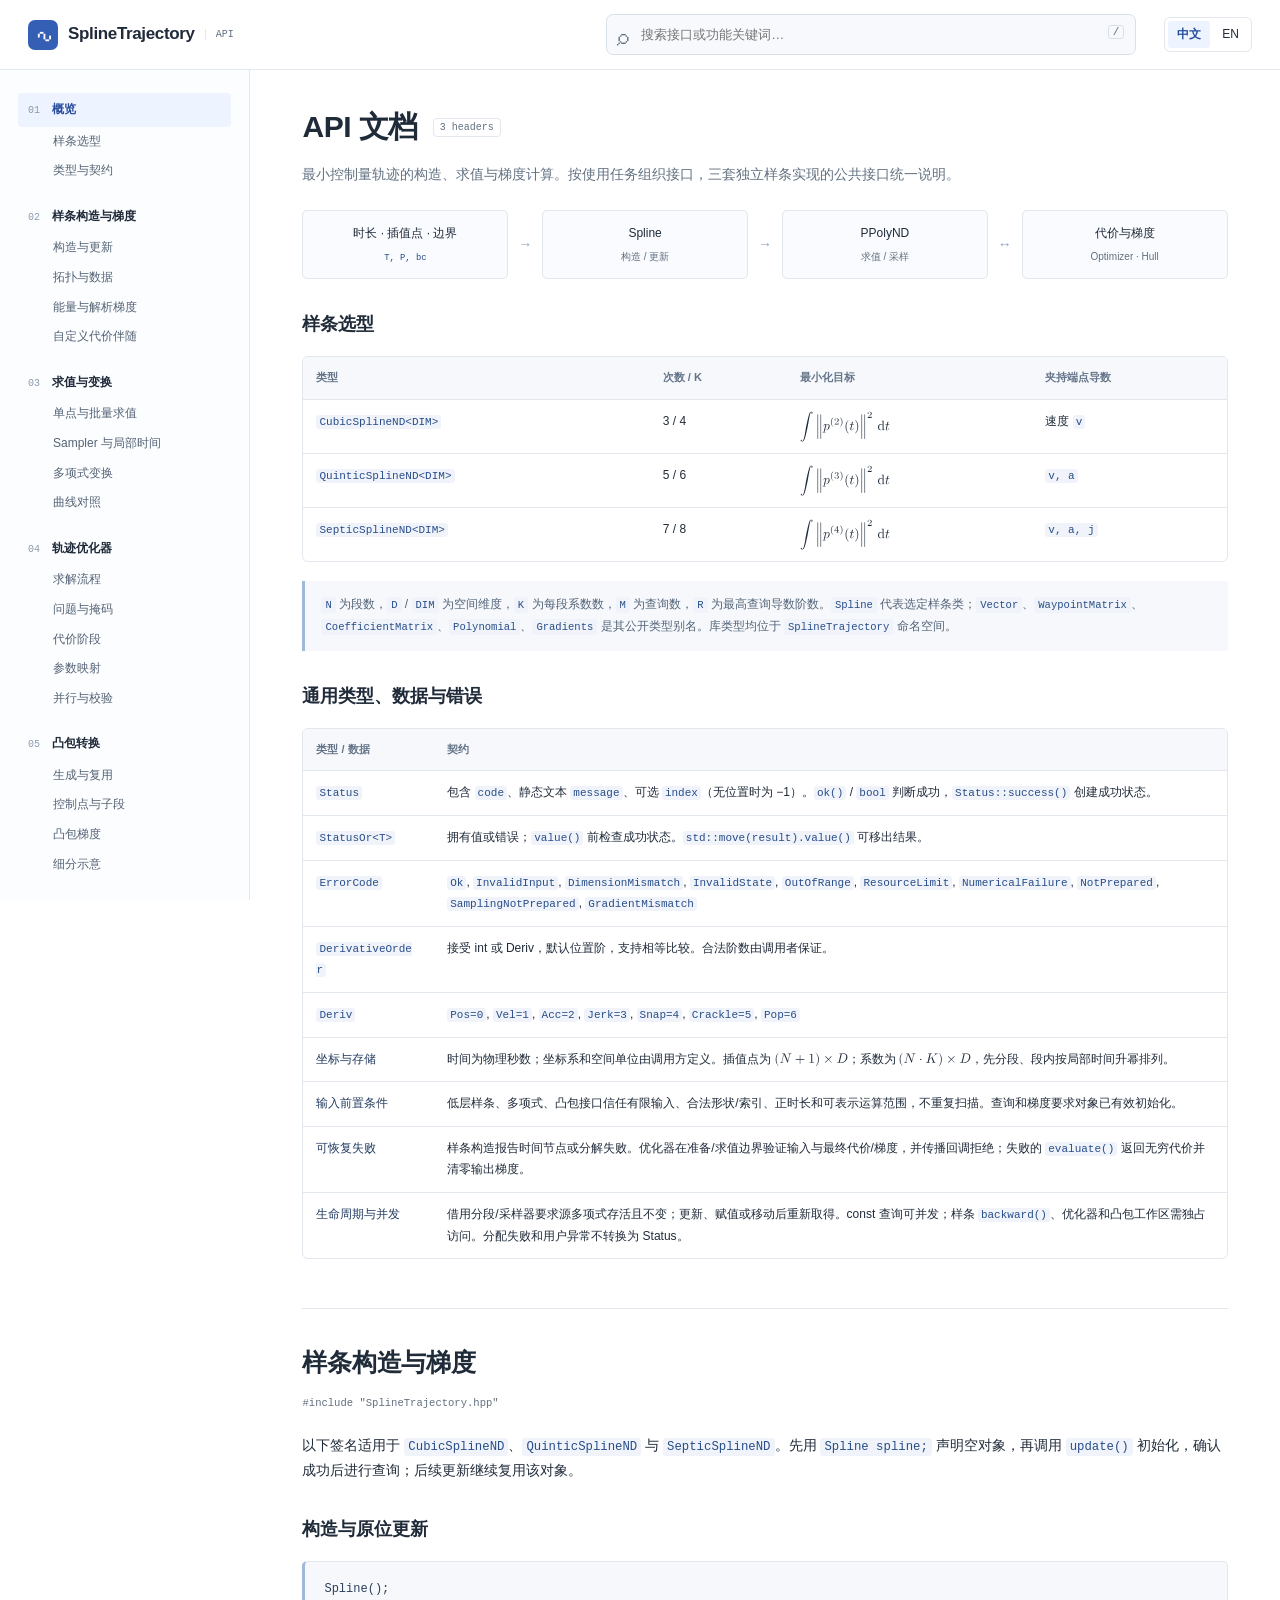
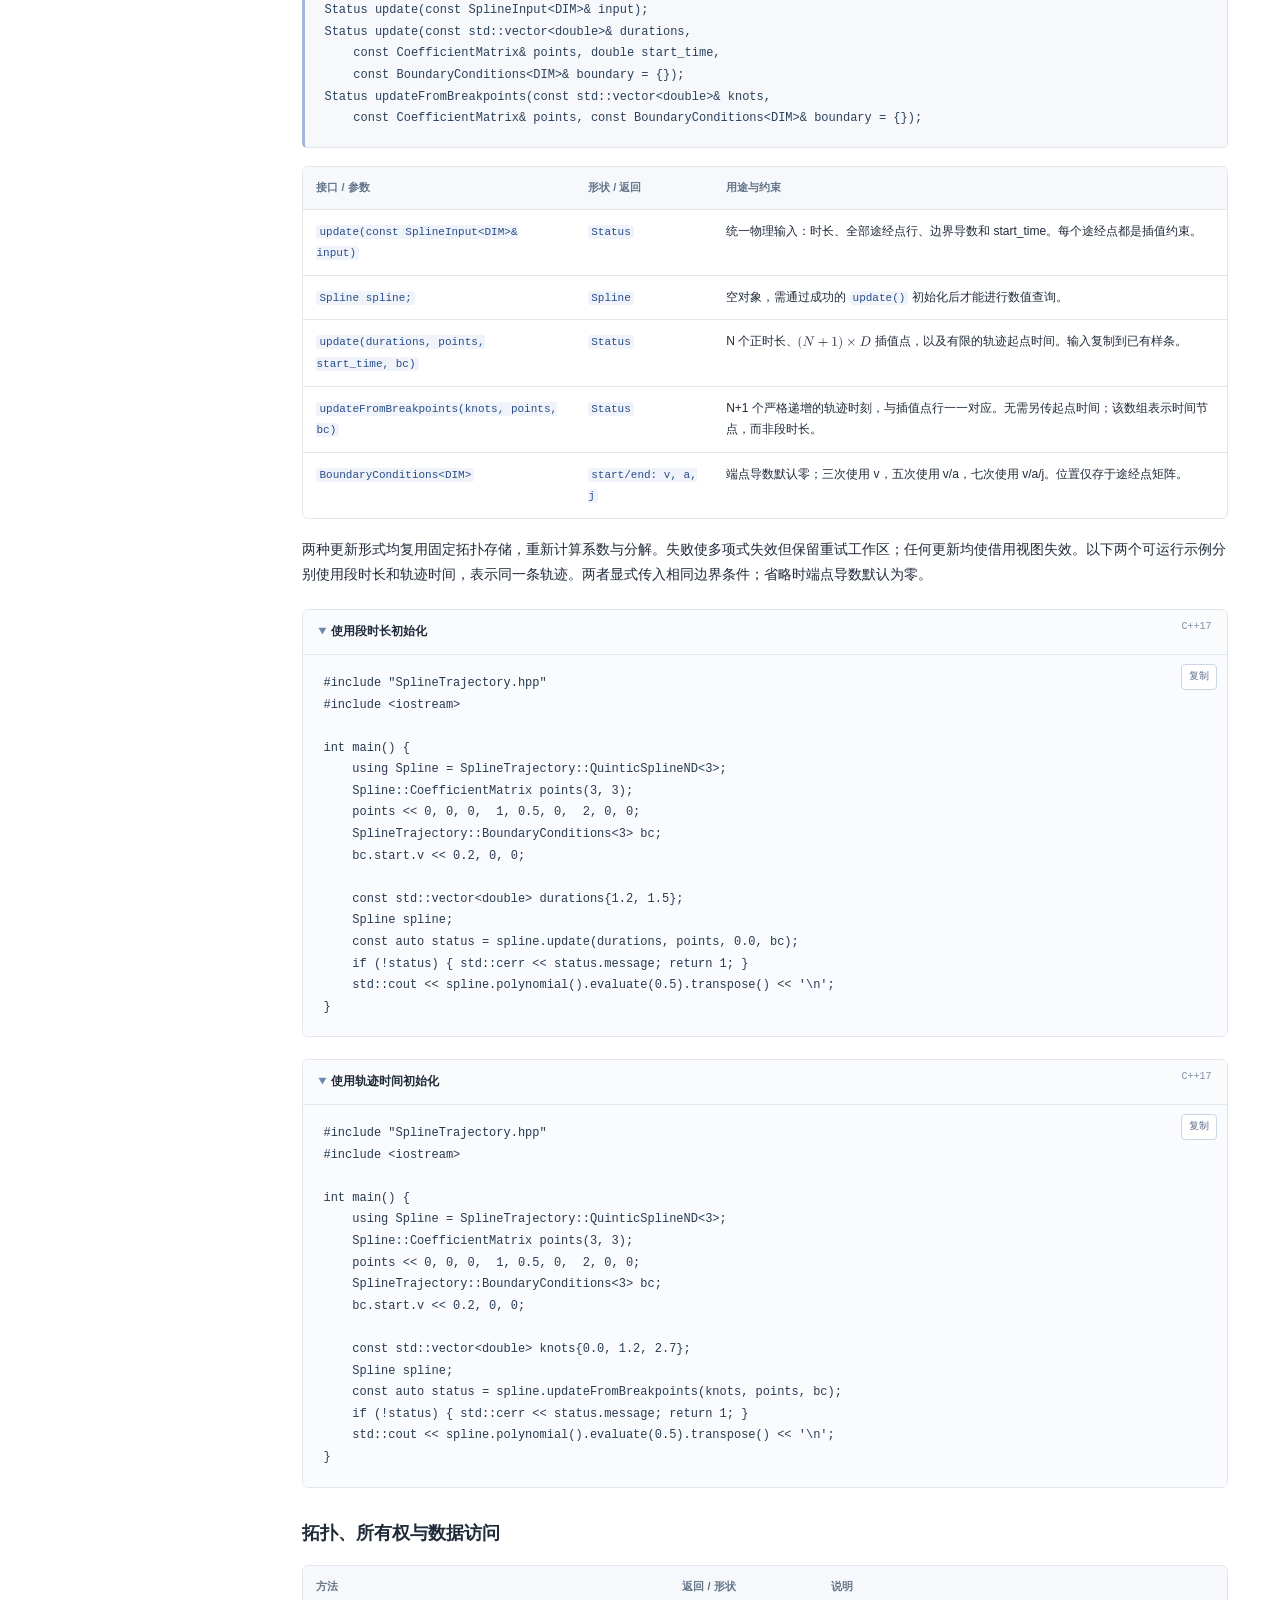
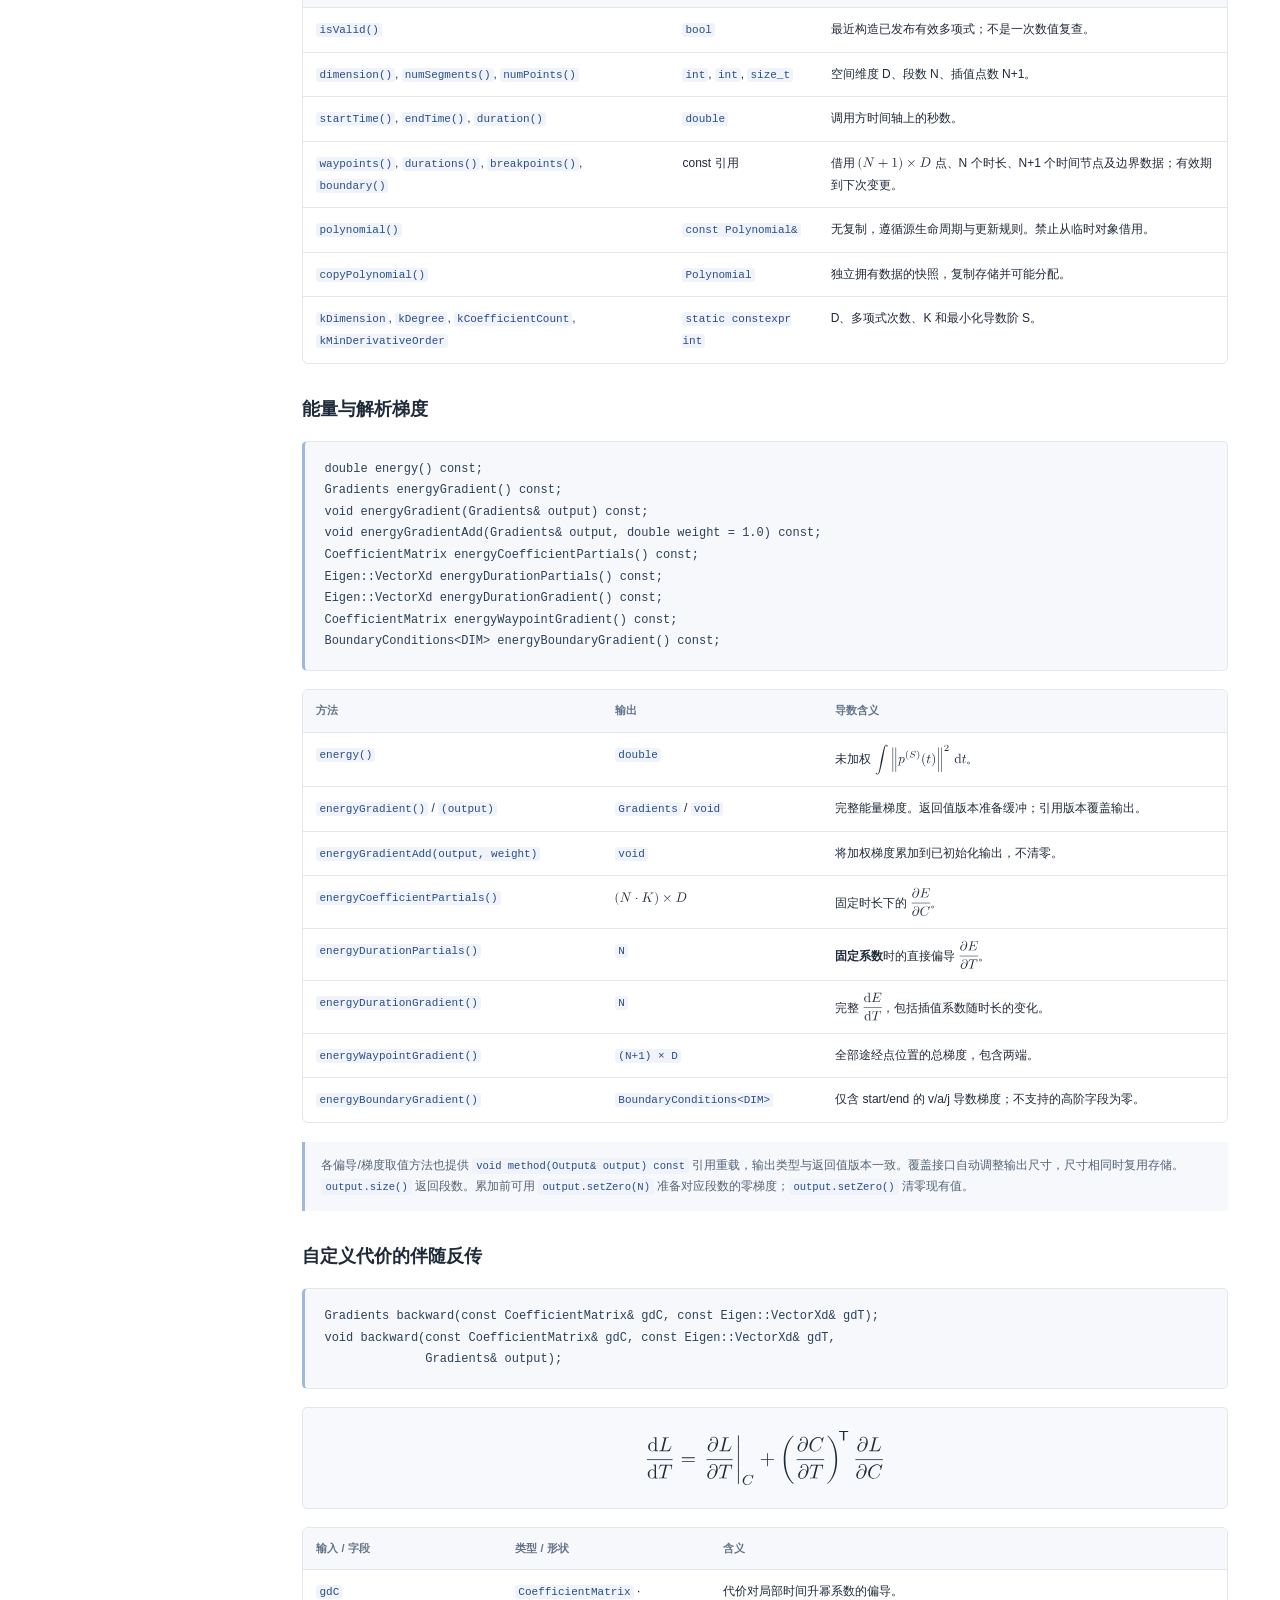
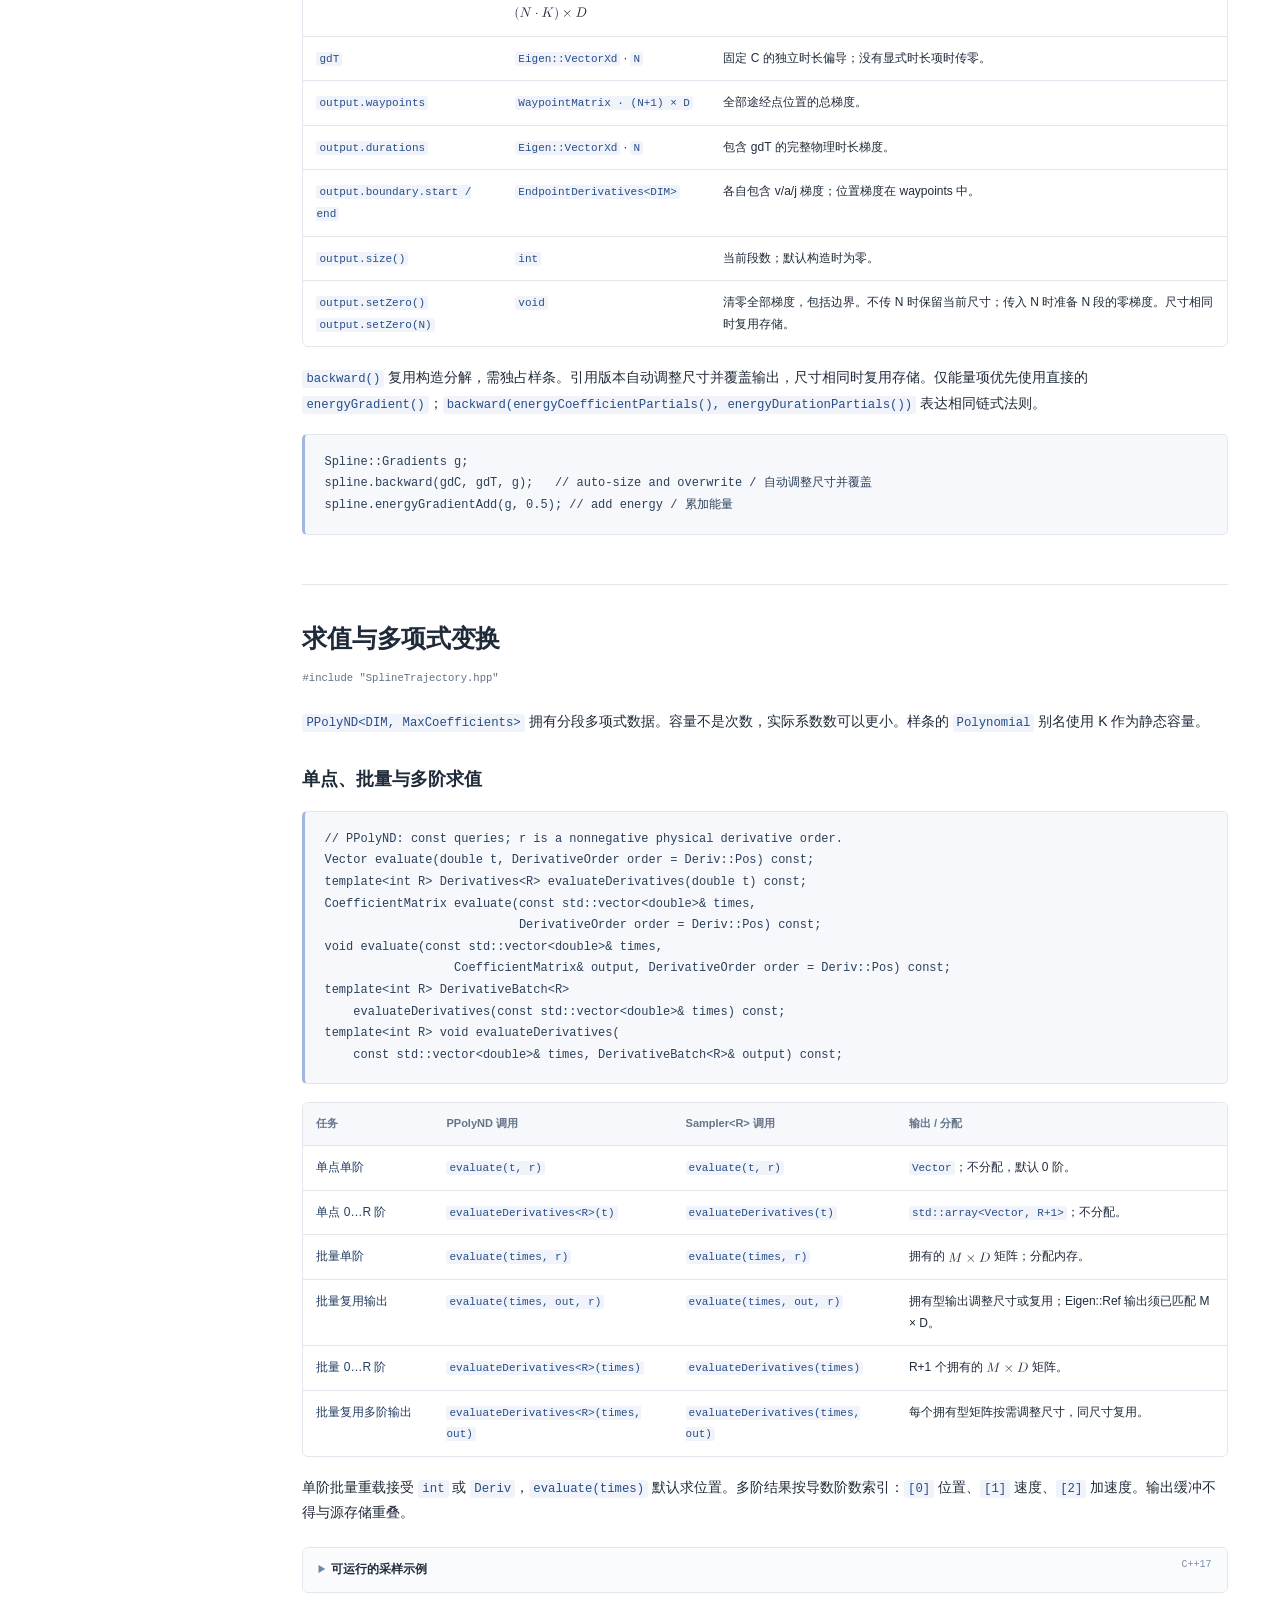
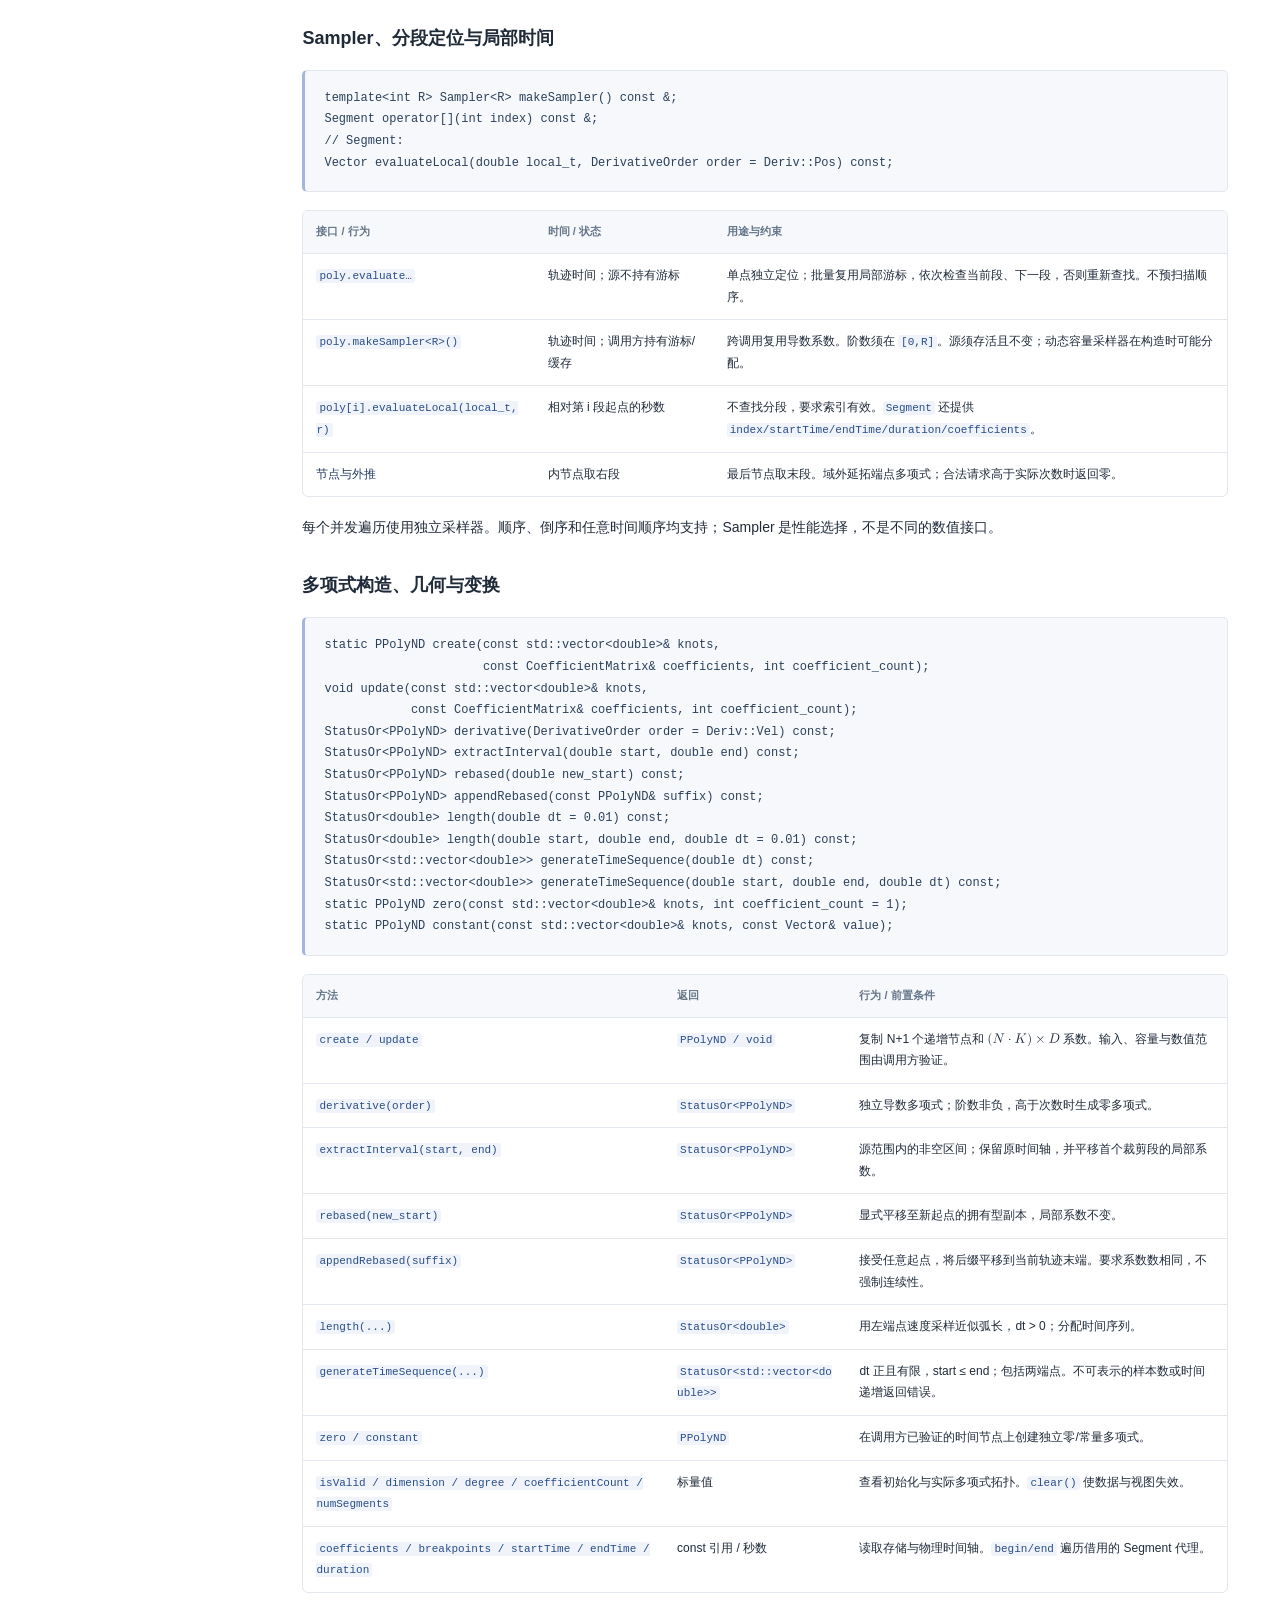
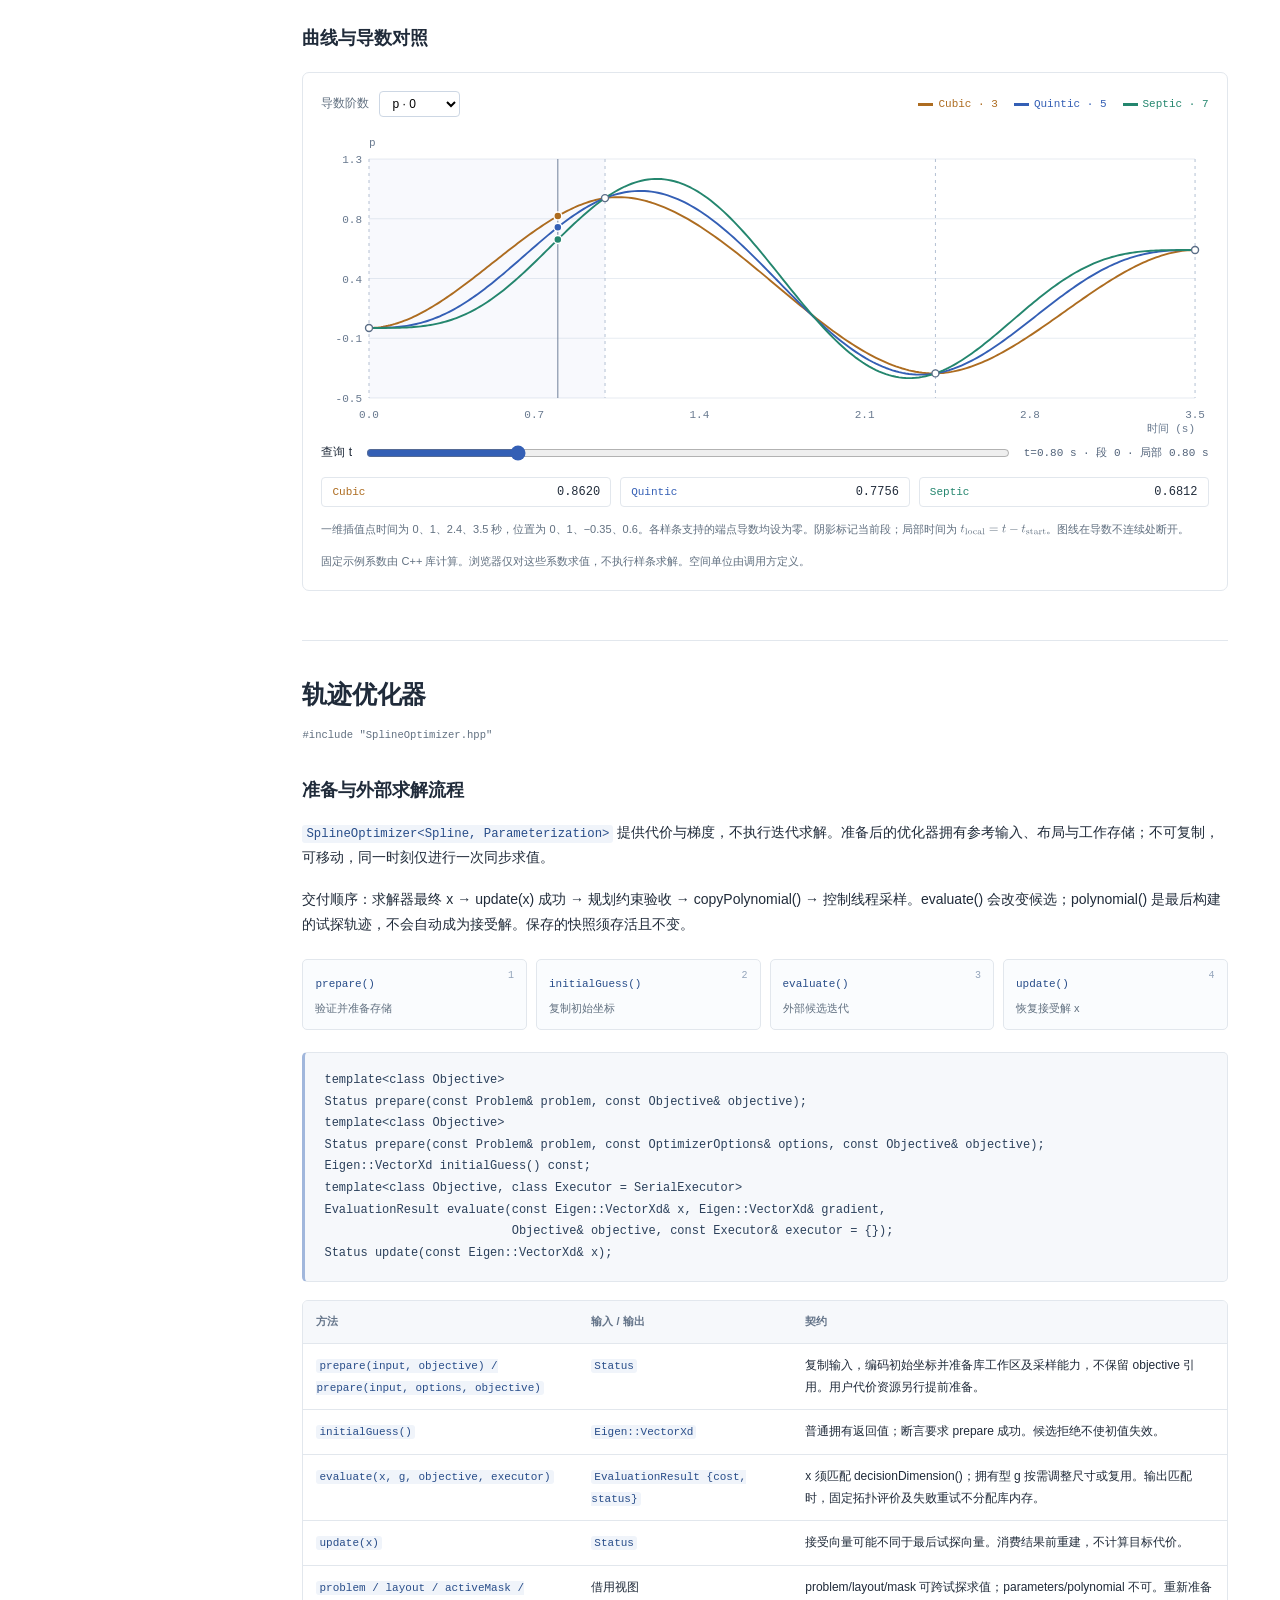
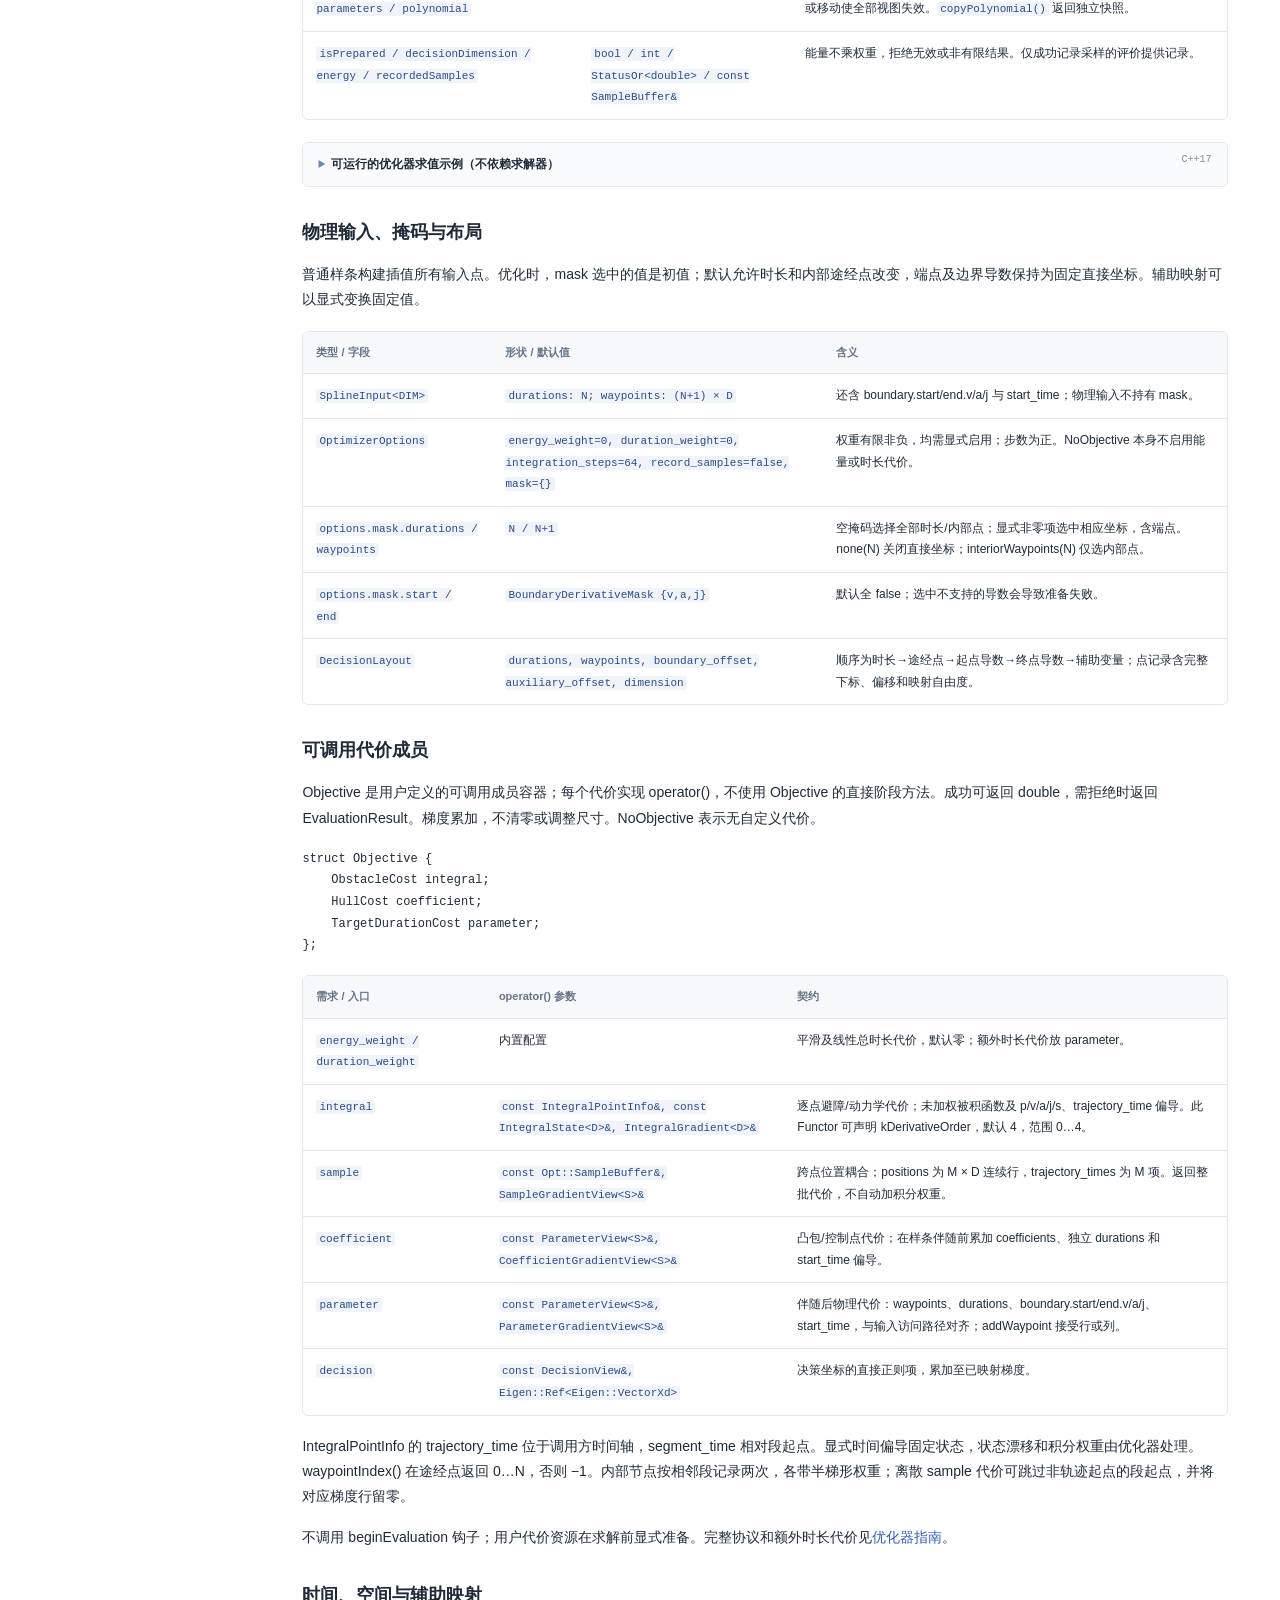
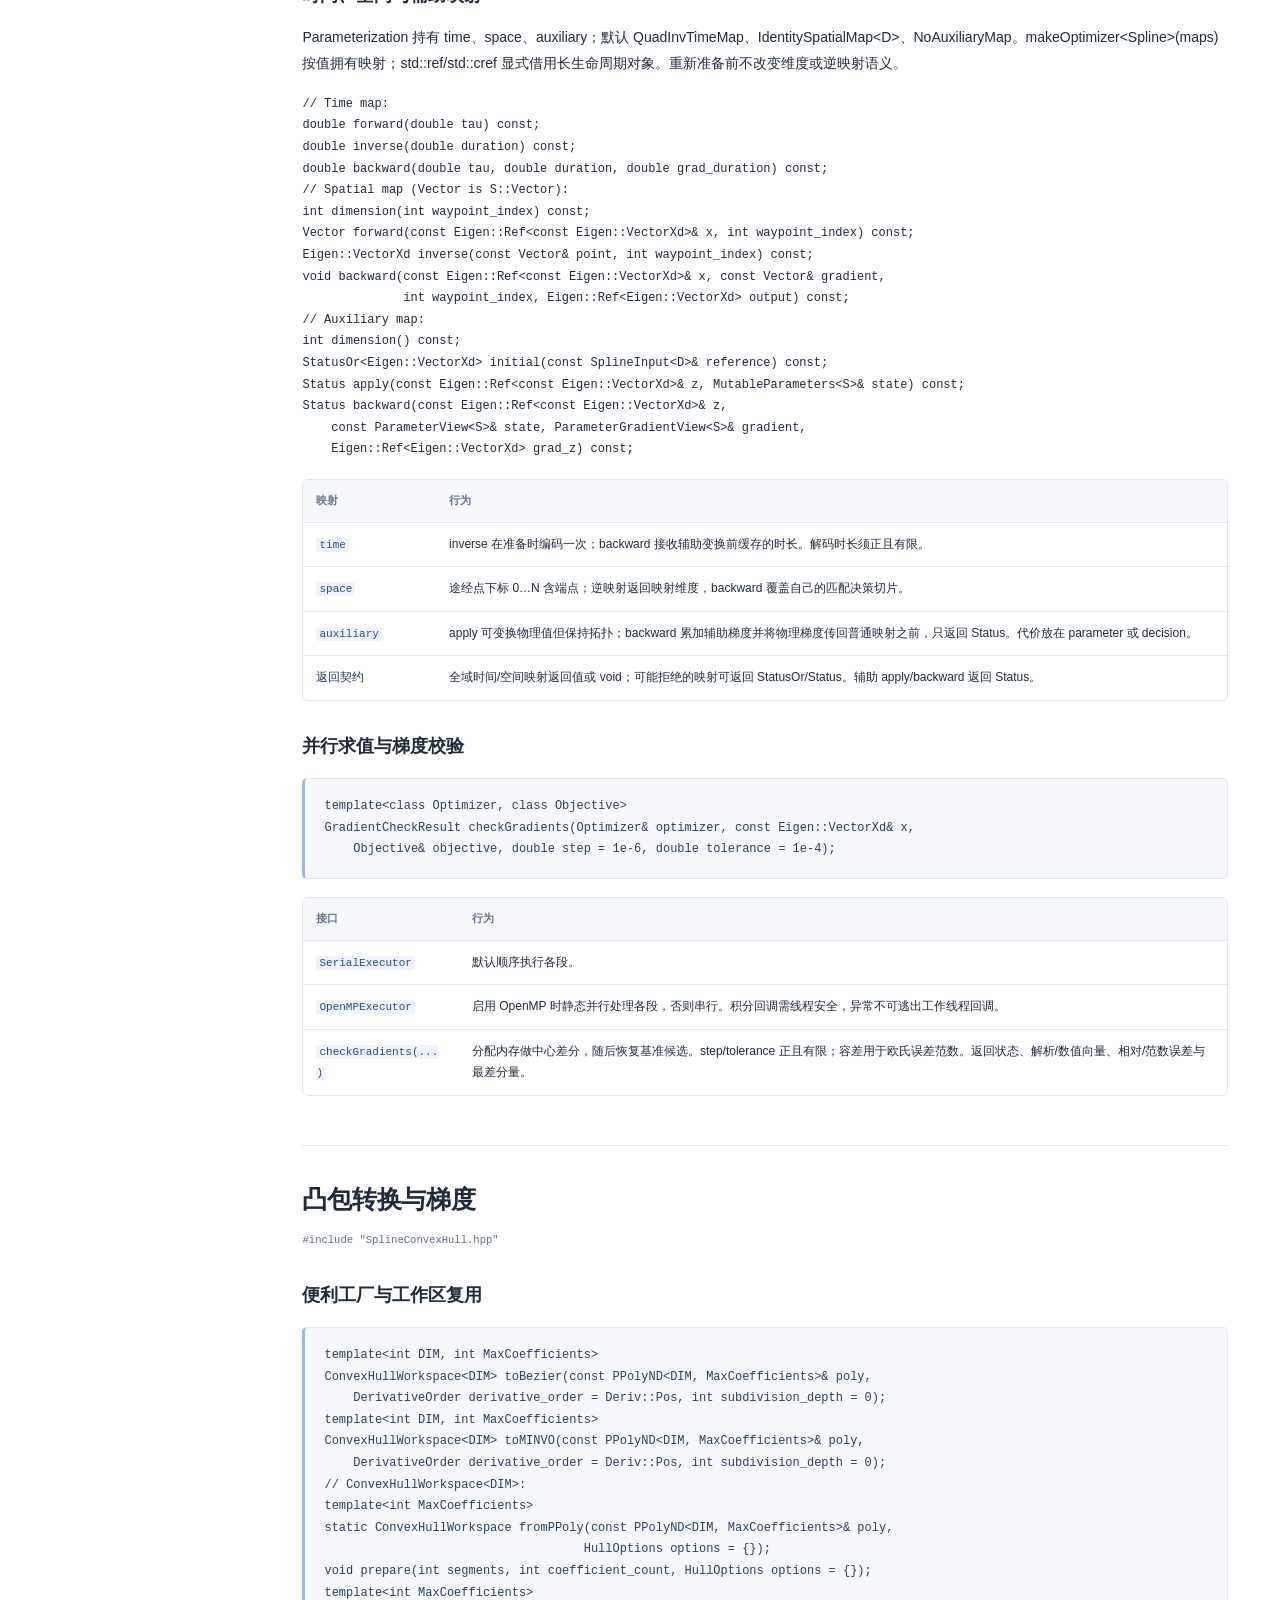
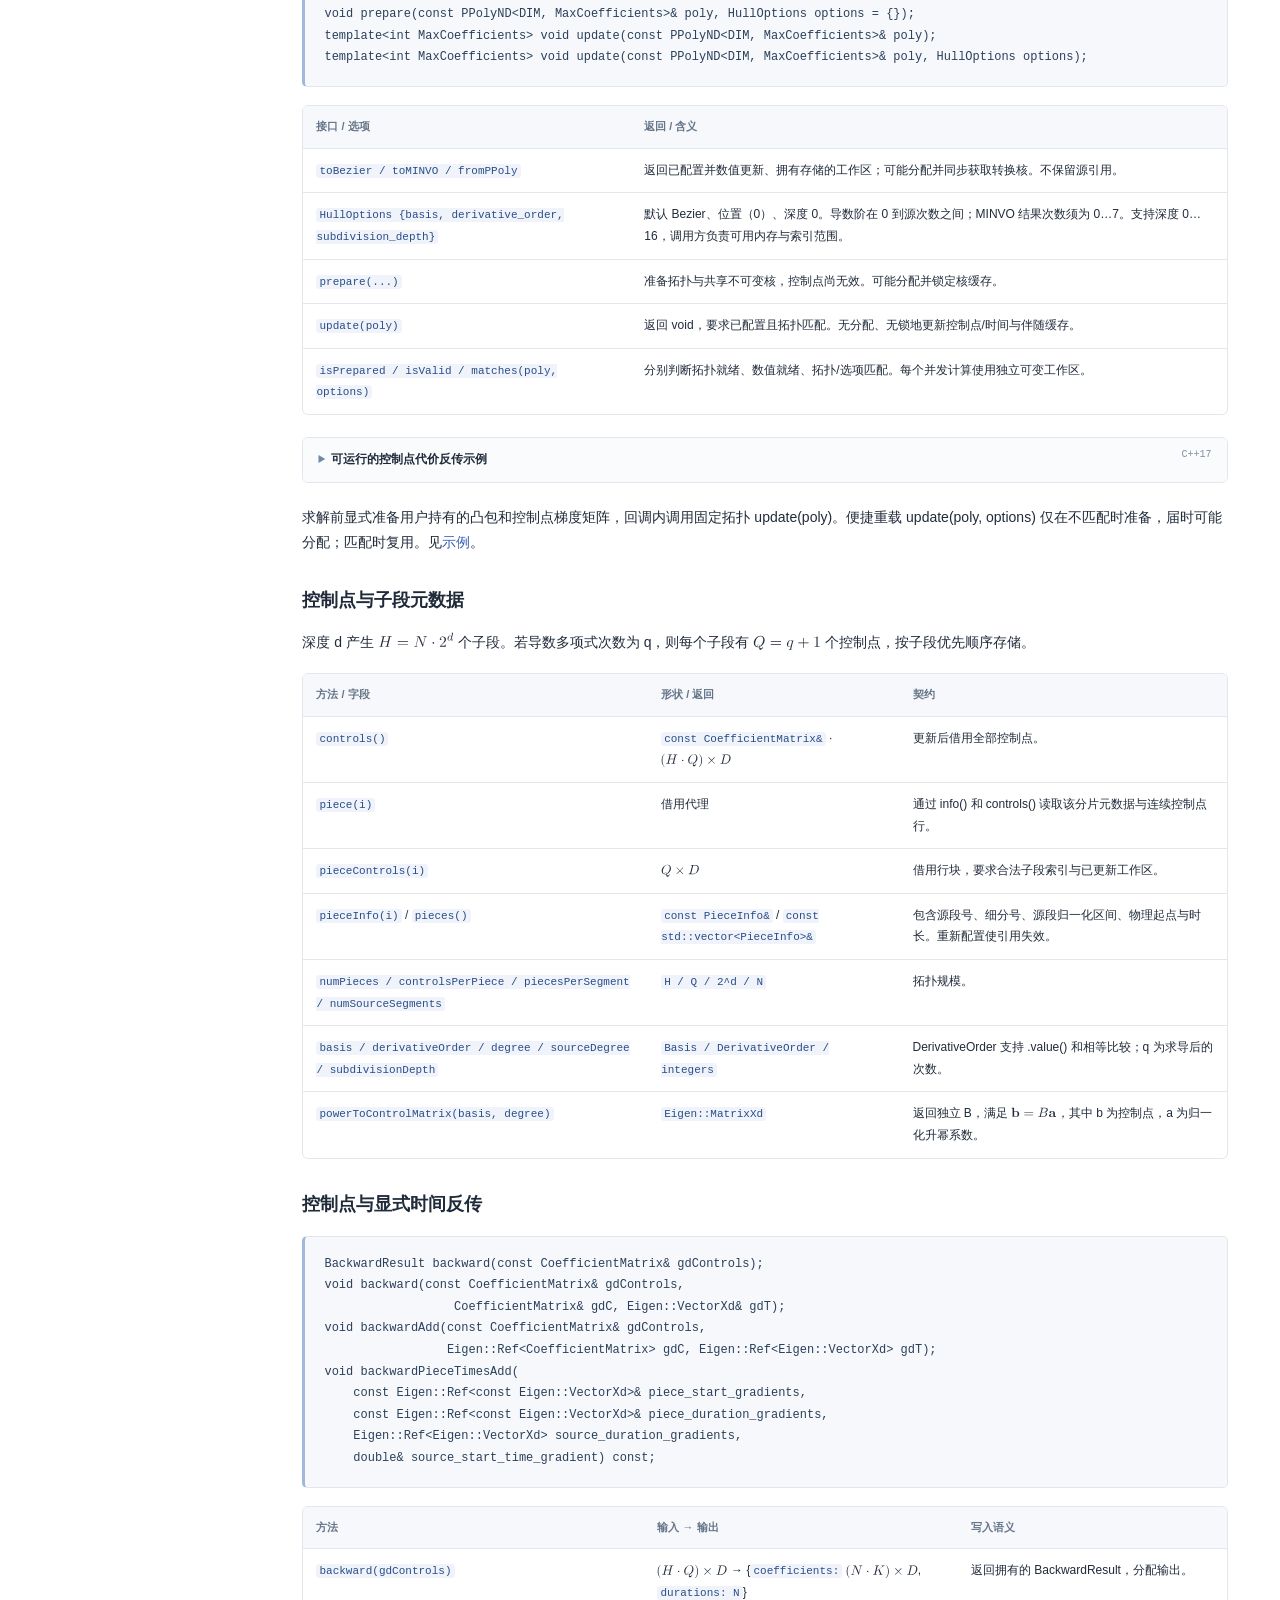
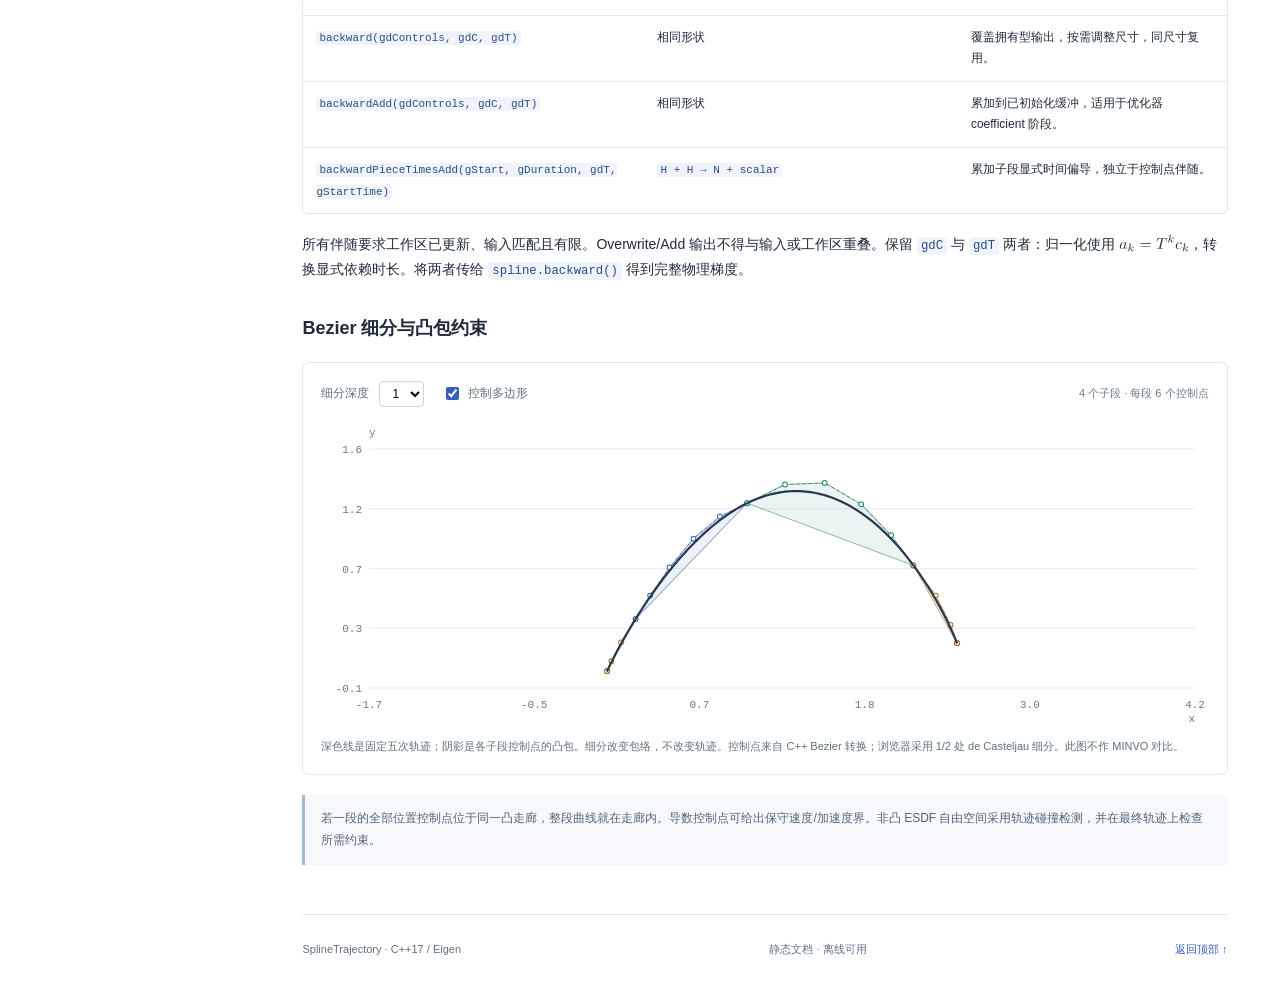
==== commit 2b57372b: "docs: refresh benchmarks and simplify user-facing guides" ====
--- a/docs/api/index.html
+++ b/docs/api/index.html
@@ -1717,7 +1717,7 @@
 <div class="visual"><div class="visual-controls"><label for="hull-depth"><span data-lang="en" lang="en">Subdivision depth</span><span data-lang="zh" lang="zh-CN">细分深度</span></label><select id="hull-depth"><option>0</option><option selected>1</option><option>2</option><option>3</option></select><label class="checkbox"><input id="show-controls" type="checkbox" checked><span data-lang="en" lang="en">Control polygons</span><span data-lang="zh" lang="zh-CN">控制多边形</span></label><output id="hull-stats"></output></div><svg id="hull-plot" viewBox="0 0 800 320" role="img" aria-labelledby="hull-title"><title id="hull-title">Bezier convex bounds / Bezier 凸包约束</title></svg>
 <p class="caption"><span data-lang="en" lang="en">Dark line: one fixed quintic trajectory. Shading: convex hull of each child piece’s controls. Subdivision changes the bounds, not the curve. Control data comes from the C++ Bezier conversion; browser subdivision uses de Casteljau at 1/2. This figure does not compare MINVO.</span><span data-lang="zh" lang="zh-CN">深色线是固定五次轨迹；阴影是各子段控制点的凸包。细分改变包络，不改变轨迹。控制点来自 C++ Bezier 转换；浏览器采用 1/2 处 de Casteljau 细分。此图不作 MINVO 对比。</span></p>
 </div>
-<p class="note"><span data-lang="en" lang="en">If every position control of a piece is inside one convex corridor, the whole curve piece is inside it. Derivative controls give conservative velocity/acceleration bounds. Positive ESDF values at controls in a nonconvex region do not prove continuous collision freedom; soft penalties do not guarantee hard feasibility.</span><span data-lang="zh" lang="zh-CN">若一段的全部位置控制点位于同一凸走廊，整段曲线就在走廊内。导数控制点可给出保守速度/加速度界。非凸区域中的控制点 ESDF 为正不证明整段无碰撞，软惩罚也不保证硬约束满足。</span></p>
+<p class="note"><span data-lang="en" lang="en">If every position control of a piece is inside one convex corridor, the whole curve piece is inside it. Derivative controls give conservative velocity/acceleration bounds. Use trajectory collision checks for nonconvex ESDF free space, and evaluate the required constraints on the final trajectory.</span><span data-lang="zh" lang="zh-CN">若一段的全部位置控制点位于同一凸走廊，整段曲线就在走廊内。导数控制点可给出保守速度/加速度界。非凸 ESDF 自由空间采用轨迹碰撞检测，并在最终轨迹上检查所需约束。</span></p>
 </article>
 </section>
 <footer><span>SplineTrajectory · C++17 / Eigen</span><span><span data-lang="en" lang="en">Static, offline documentation</span><span data-lang="zh" lang="zh-CN">静态文档 · 离线可用</span></span><a href="#overview"><span data-lang="en" lang="en">Back to top ↑</span><span data-lang="zh" lang="zh-CN">返回顶部 ↑</span></a></footer></main></div><noscript><p class="noscript">中文正文无需 JavaScript；切换语言、搜索和图示需要启用 JavaScript。 Enable JavaScript for English, search and diagrams.</p></noscript></body></html>
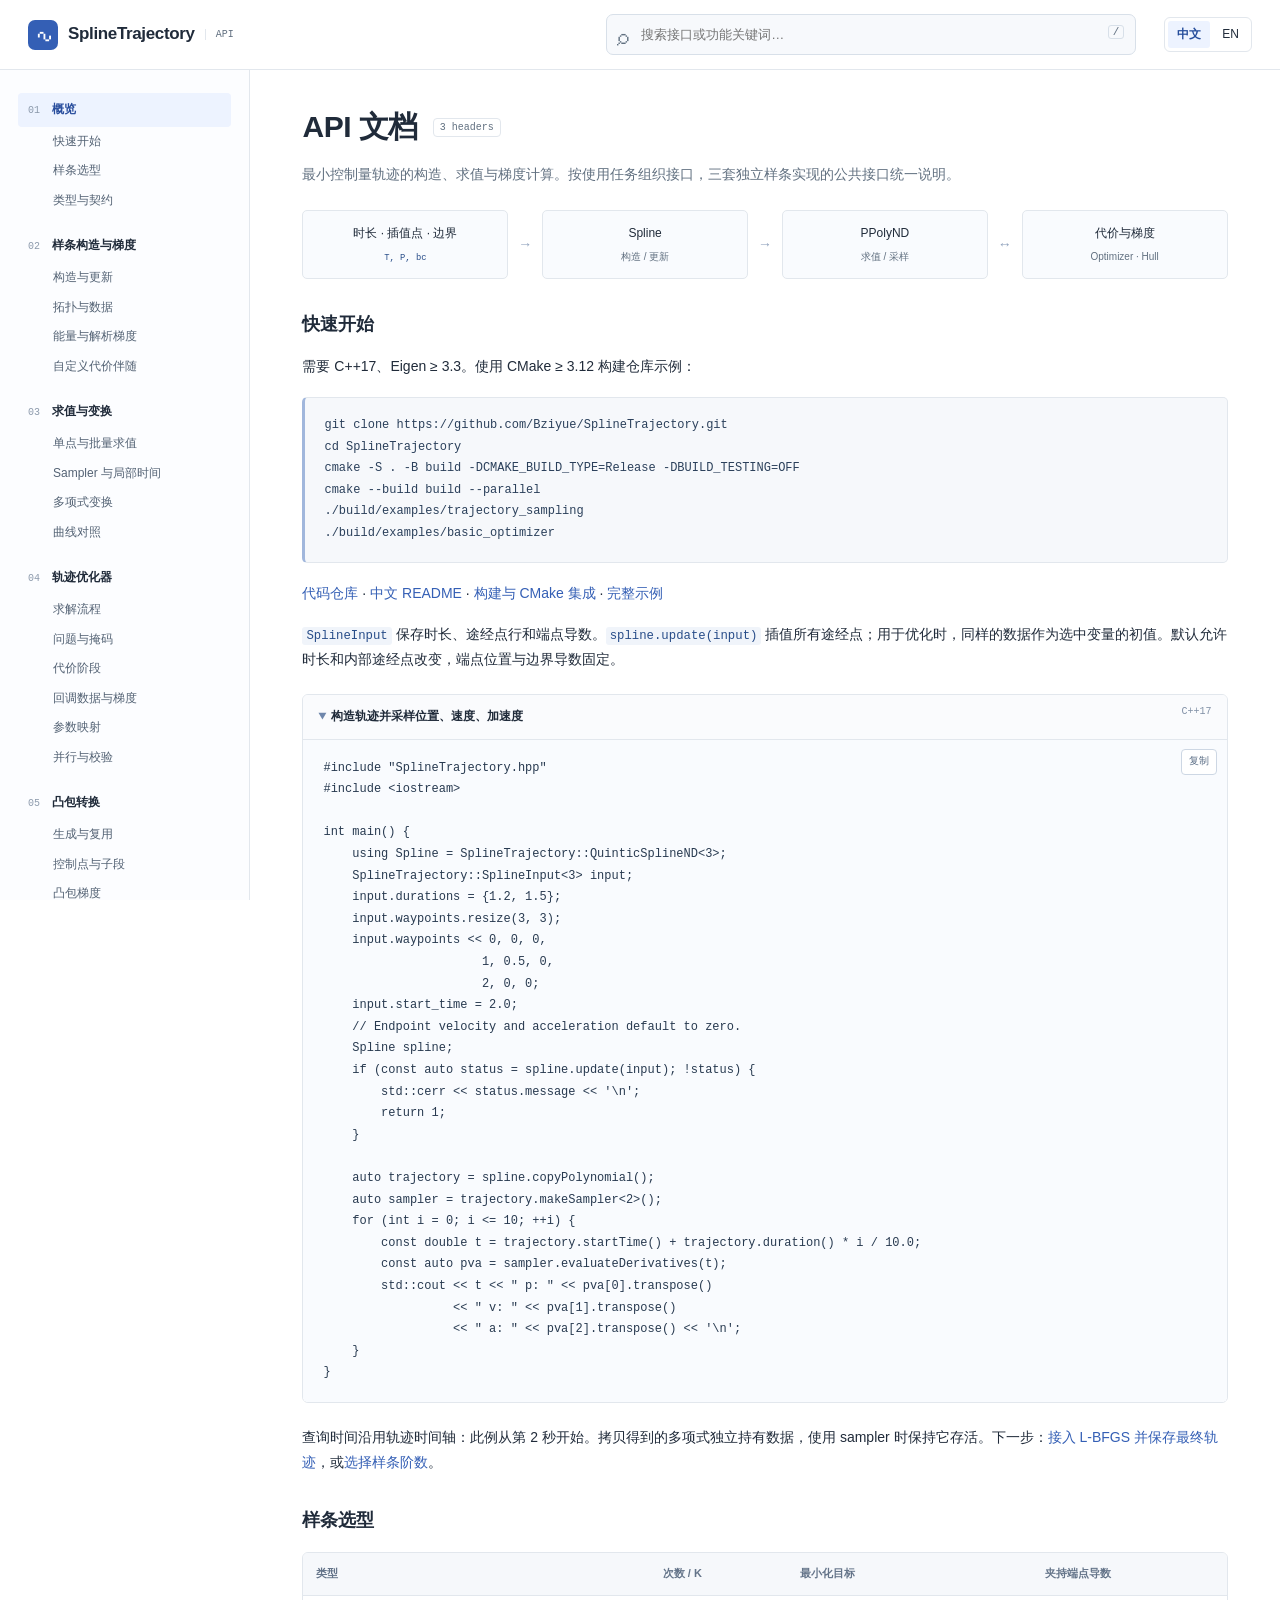
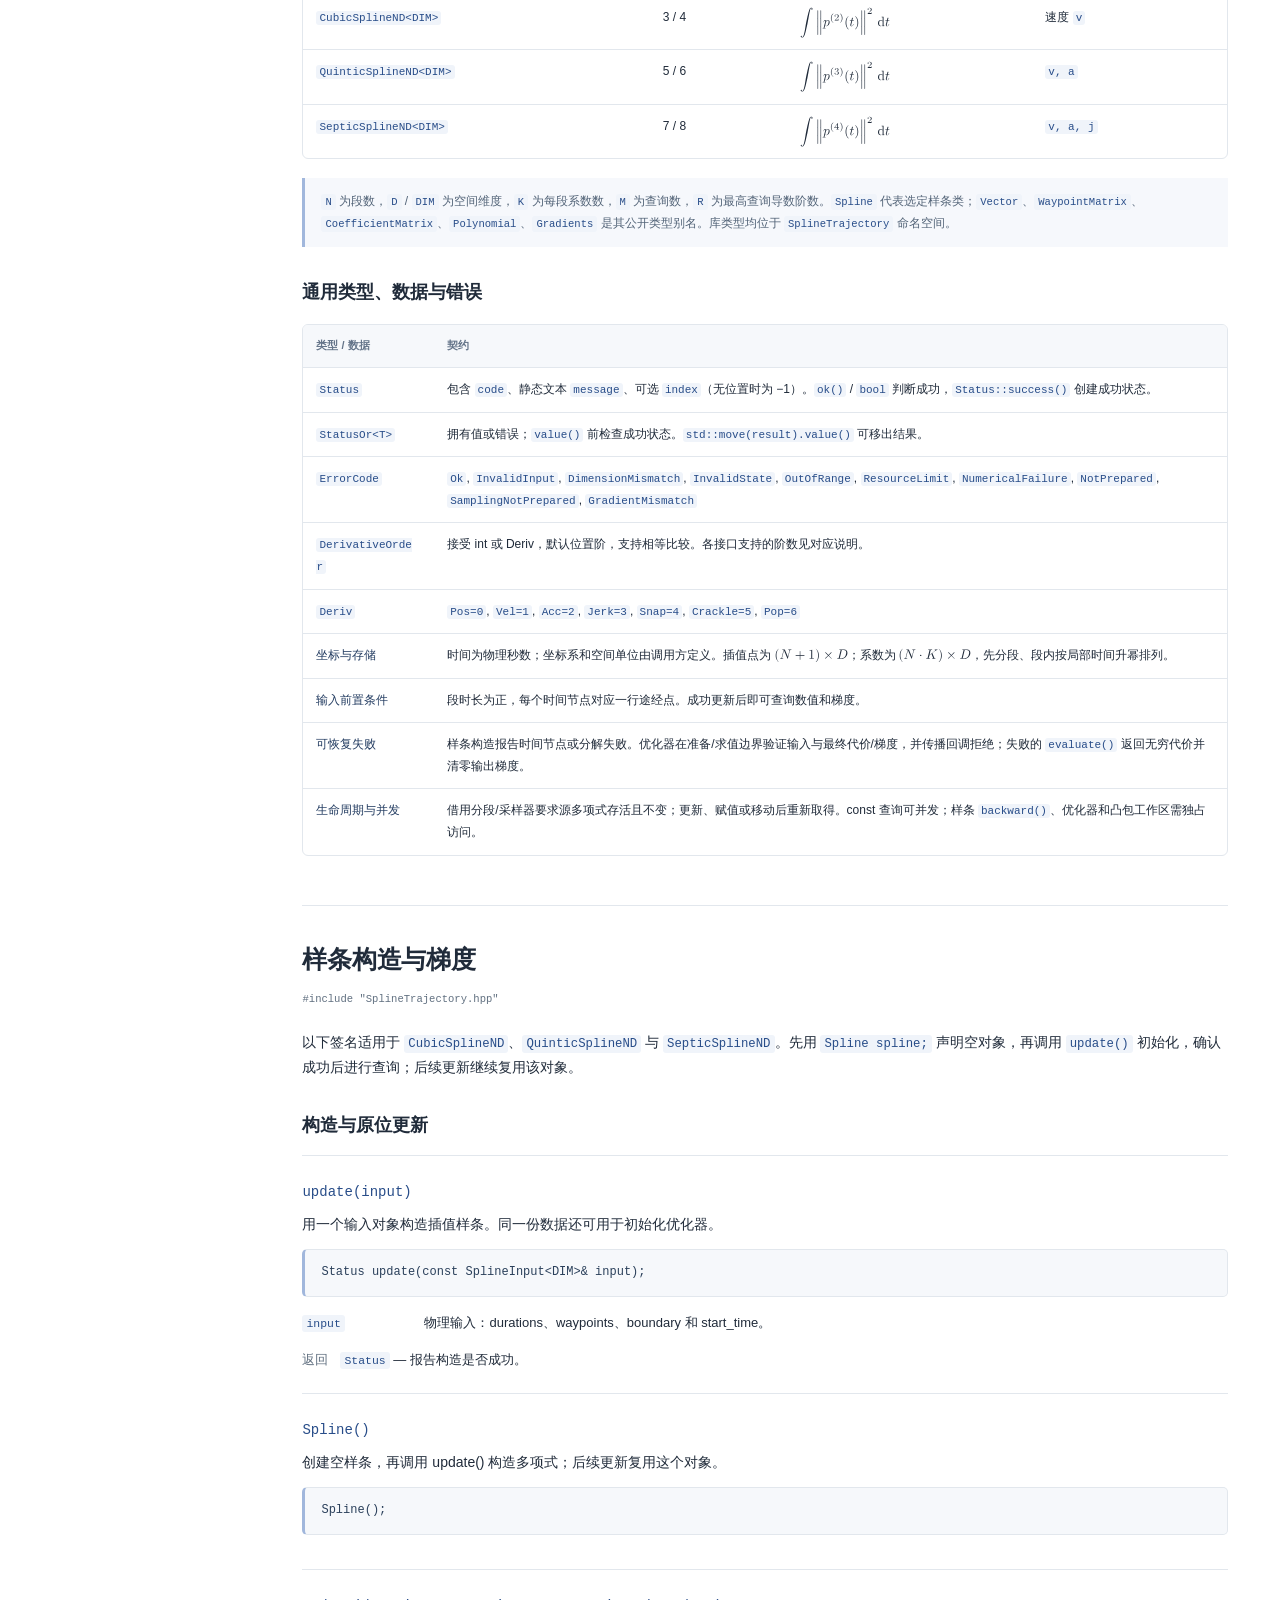
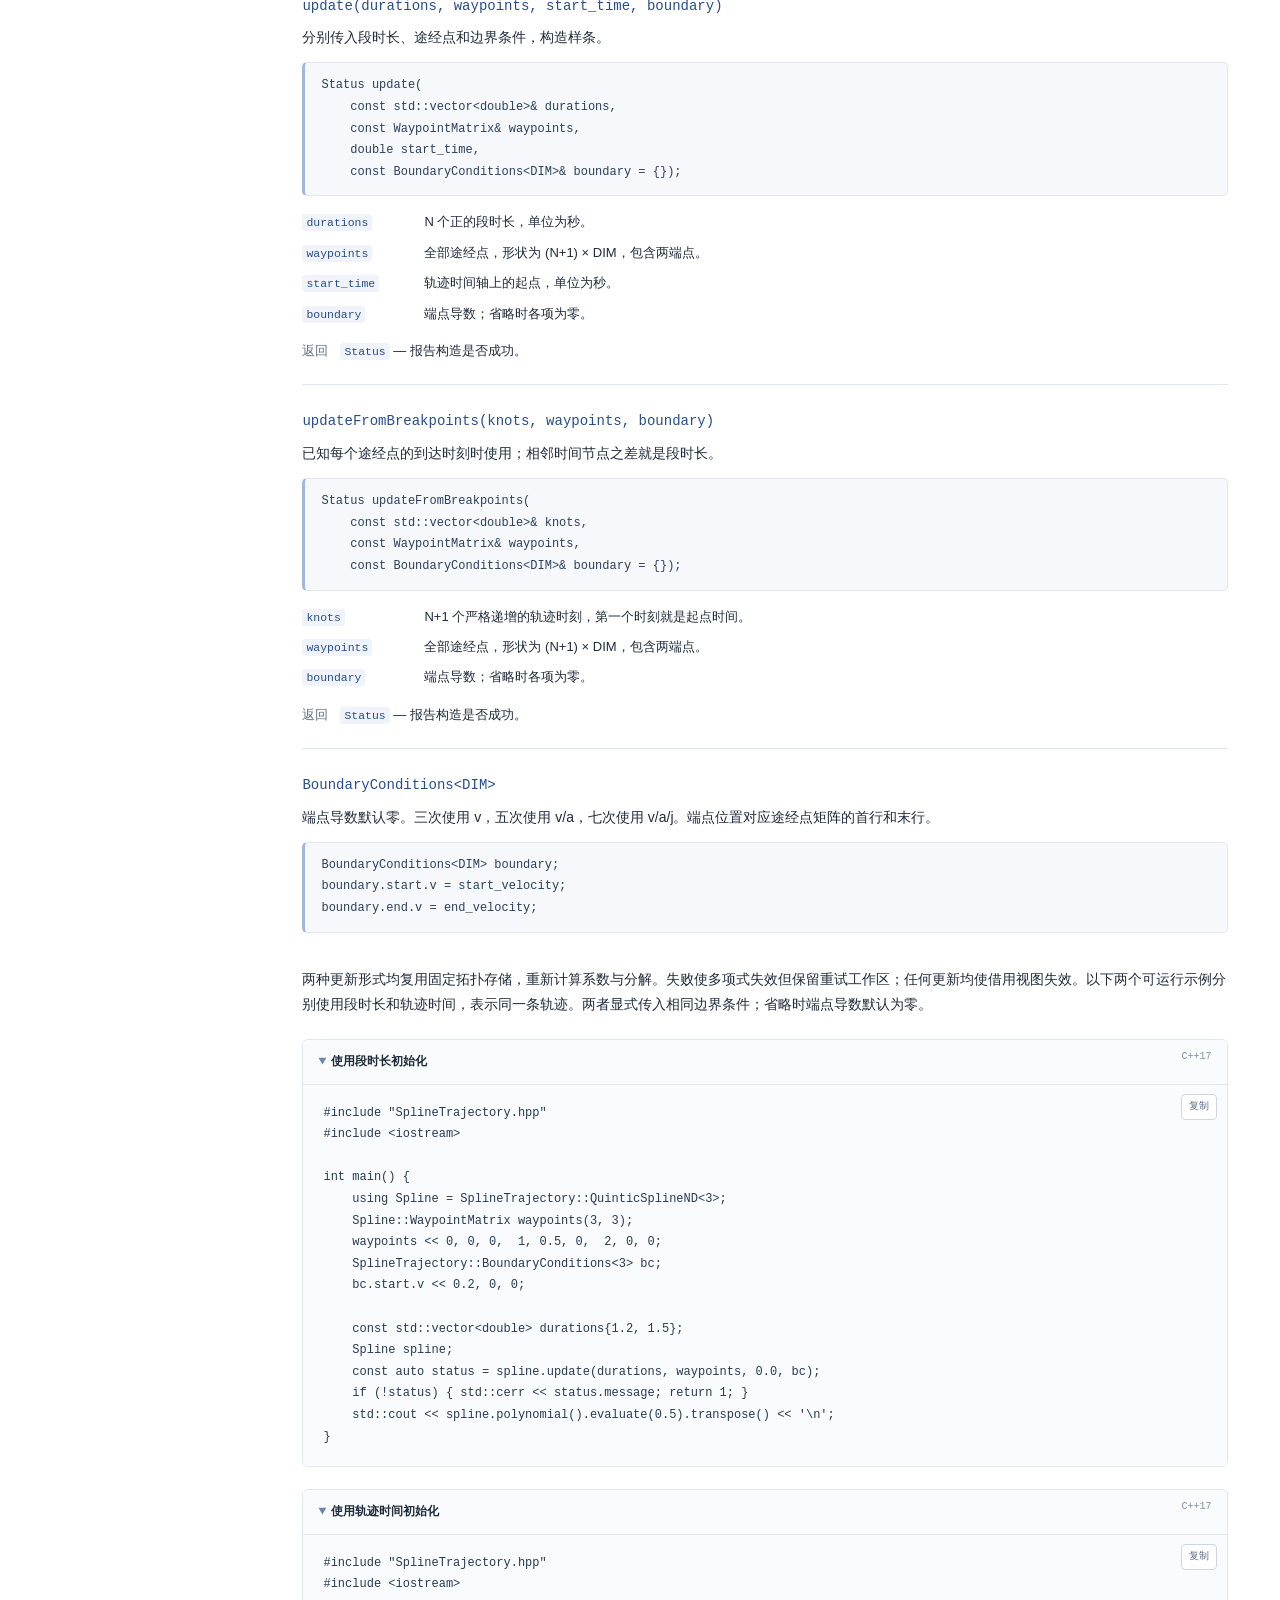
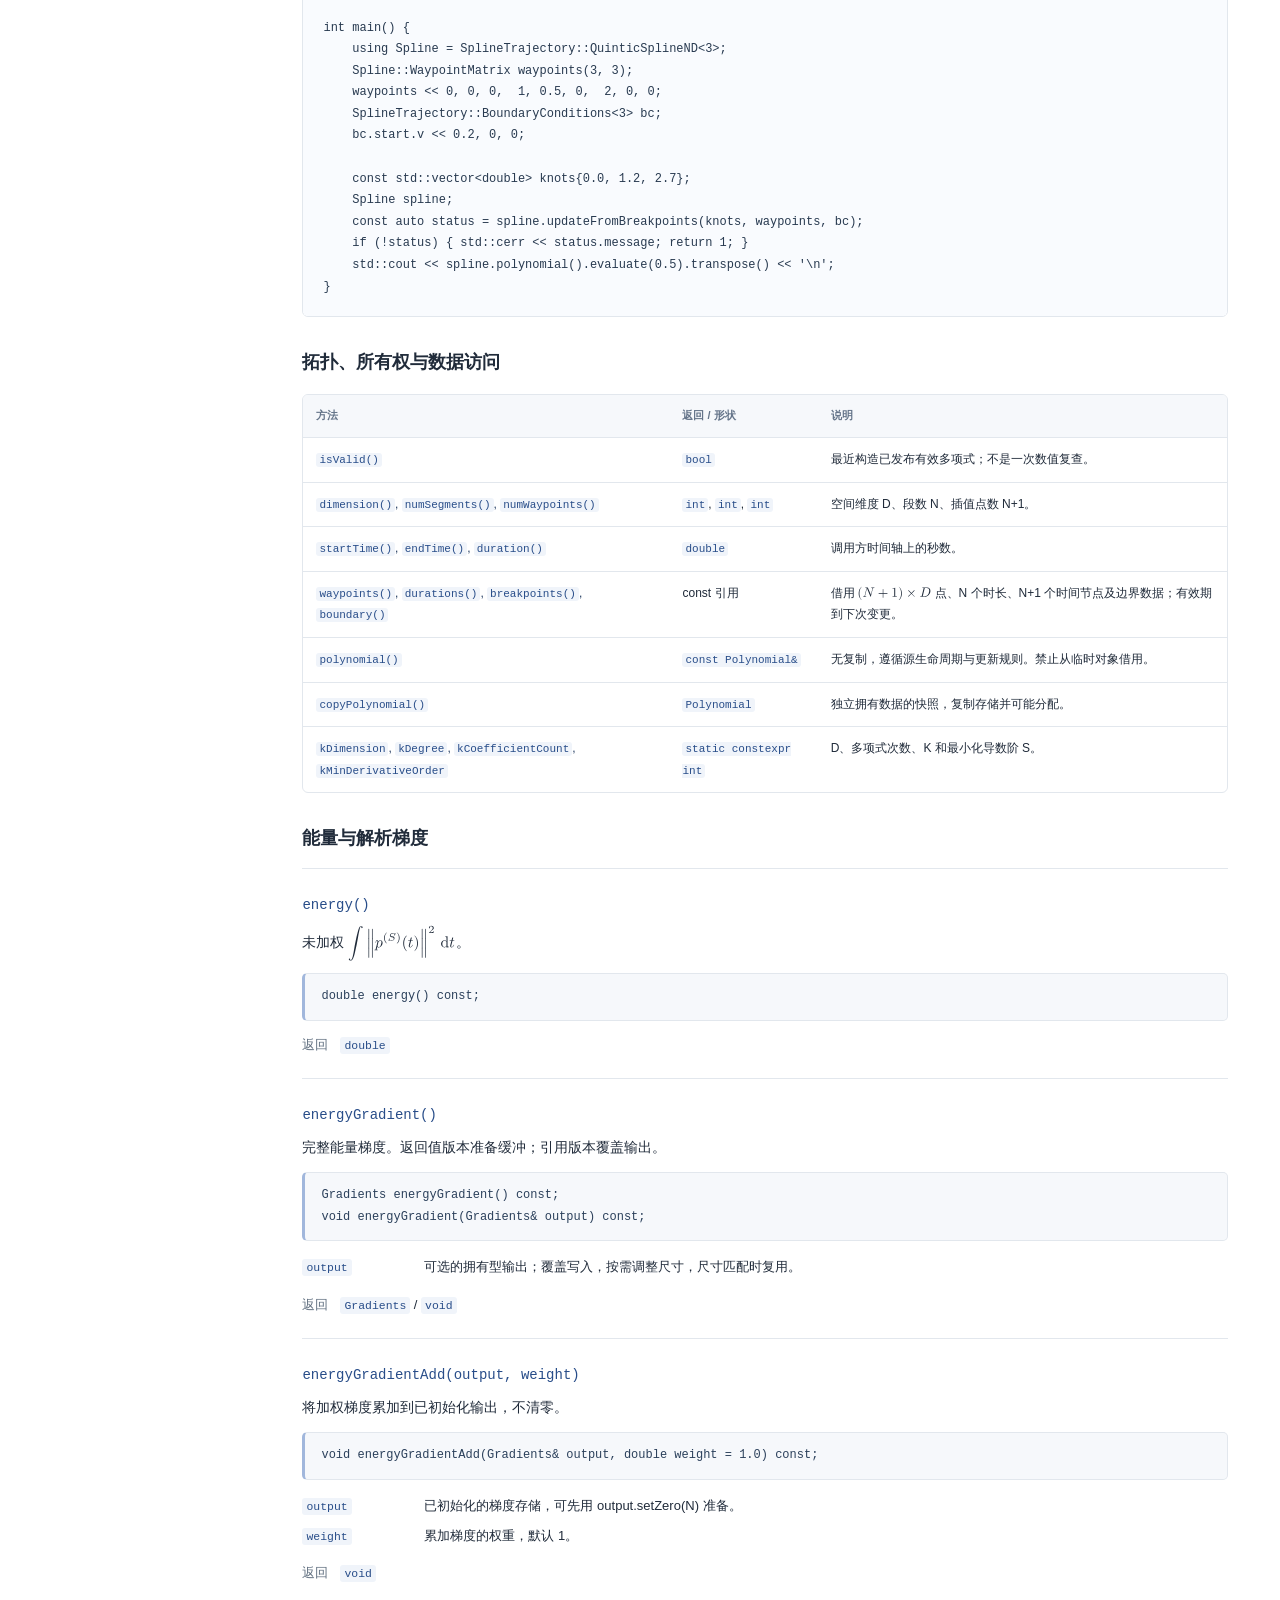
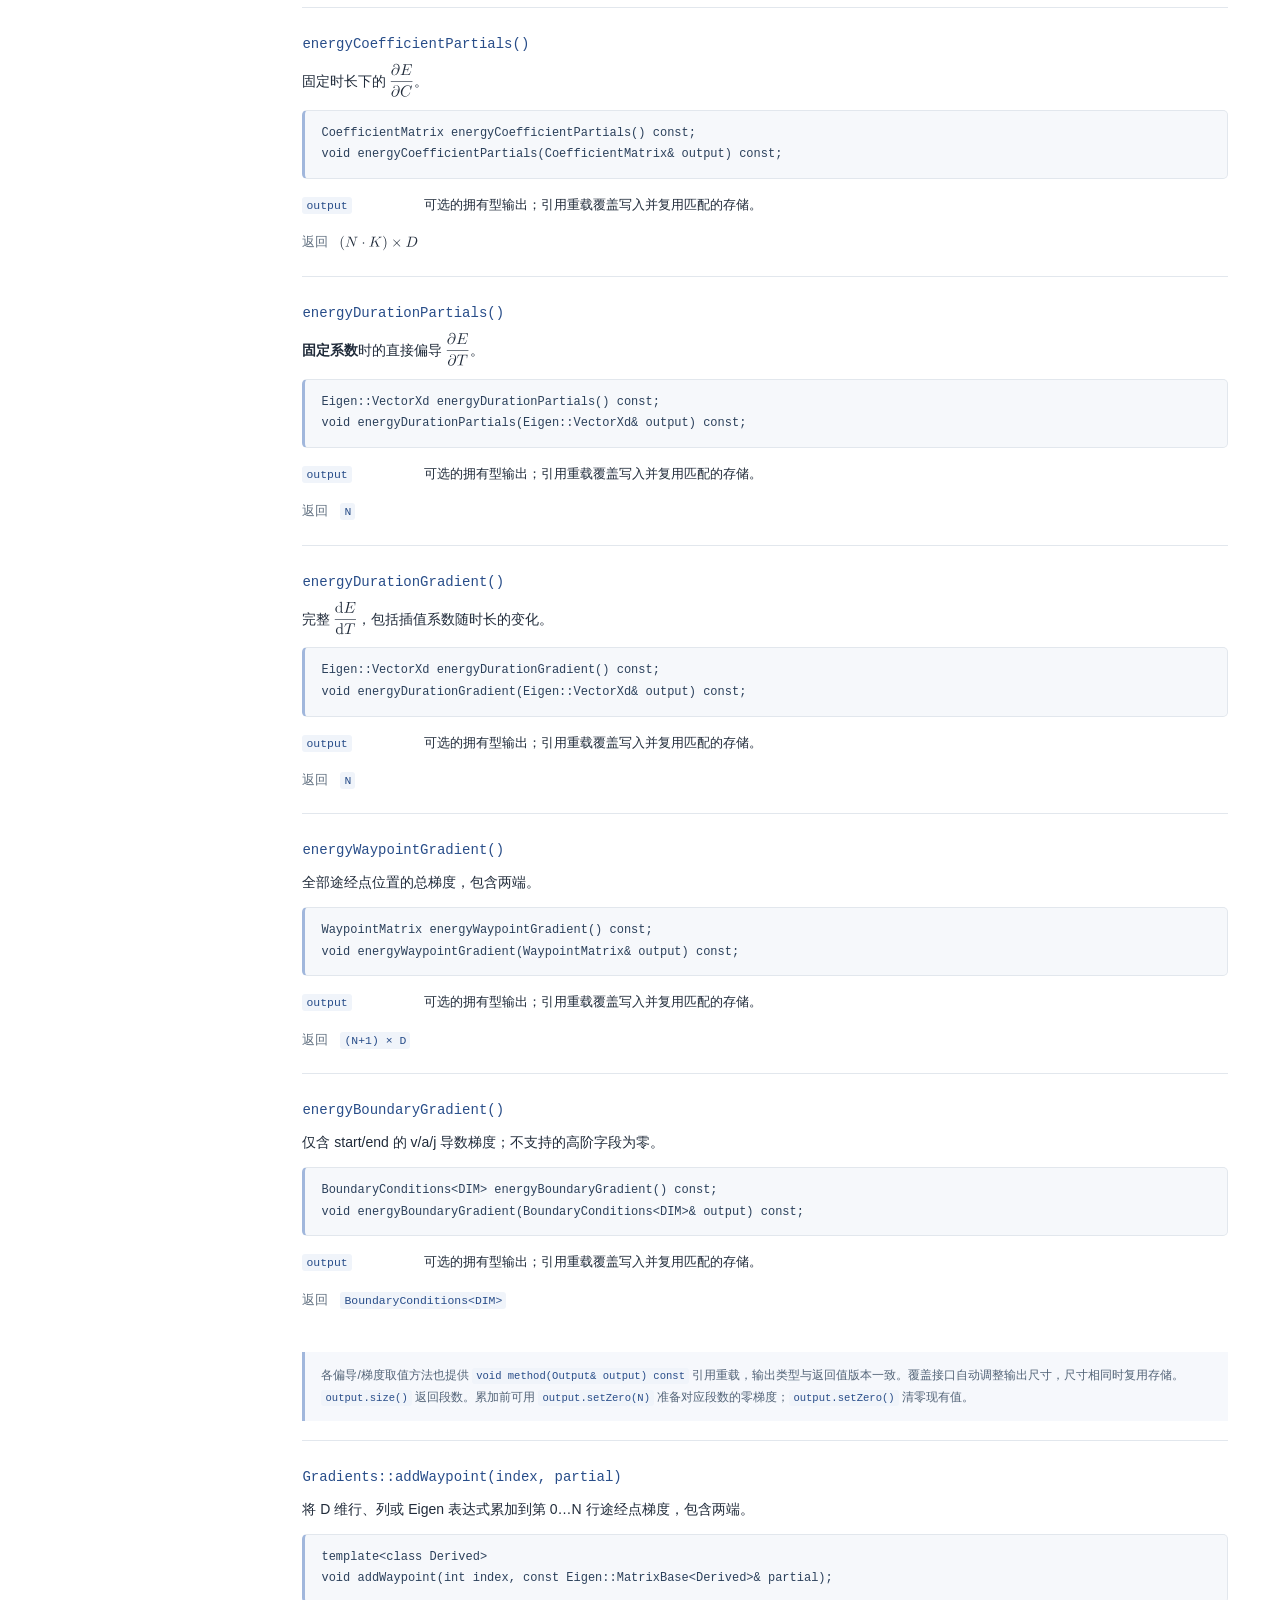
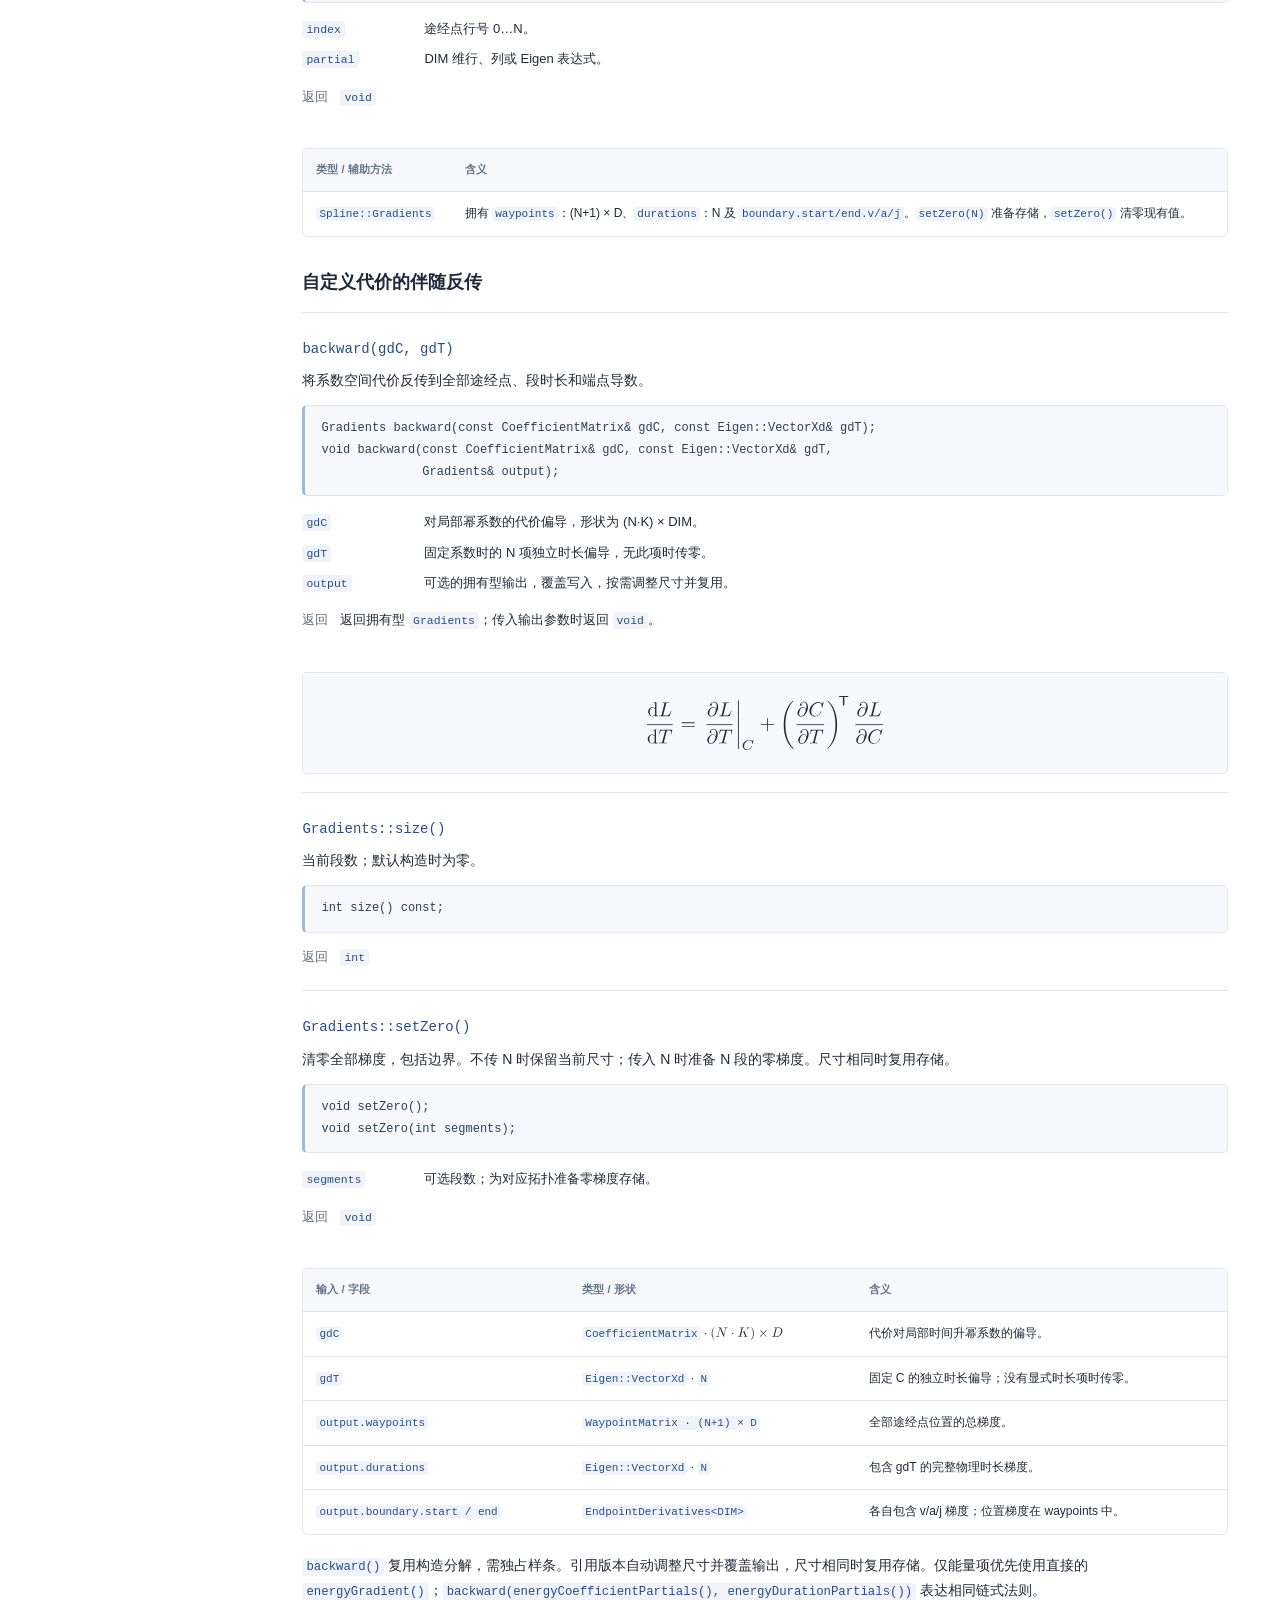
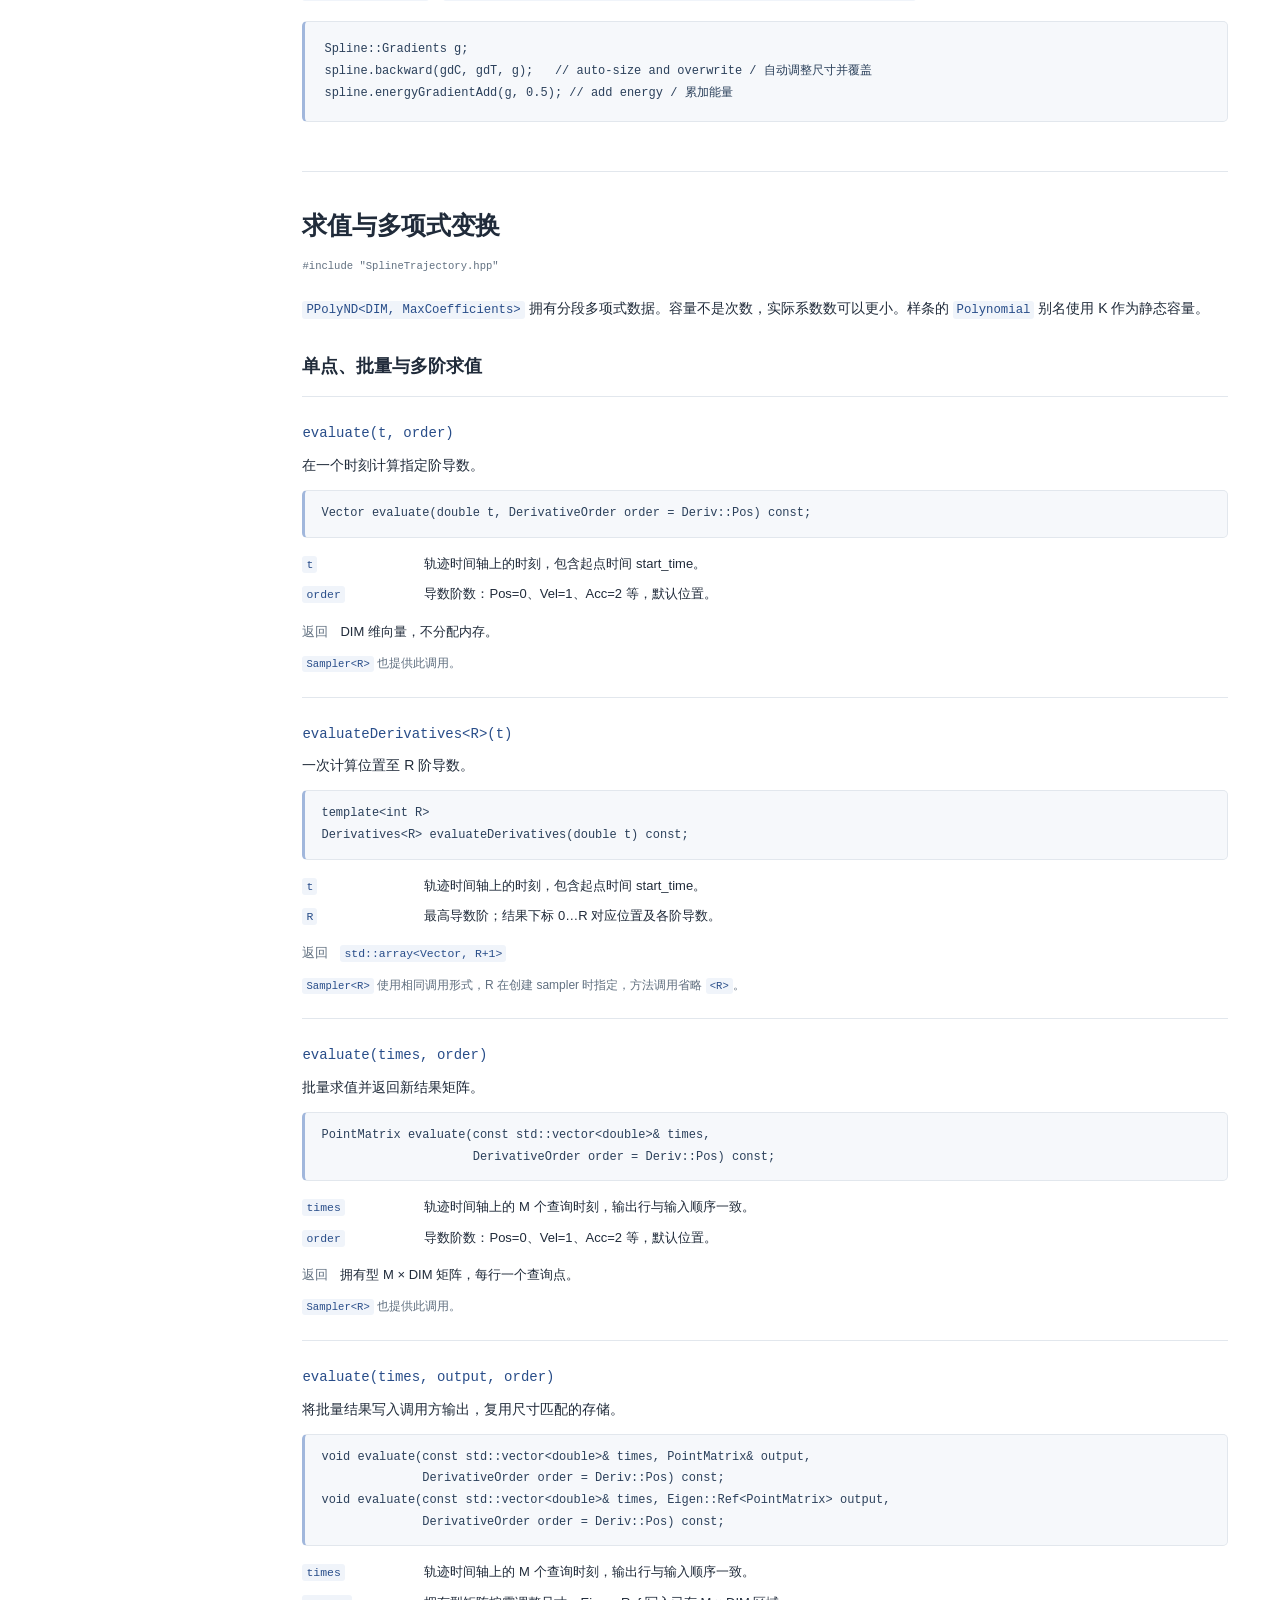
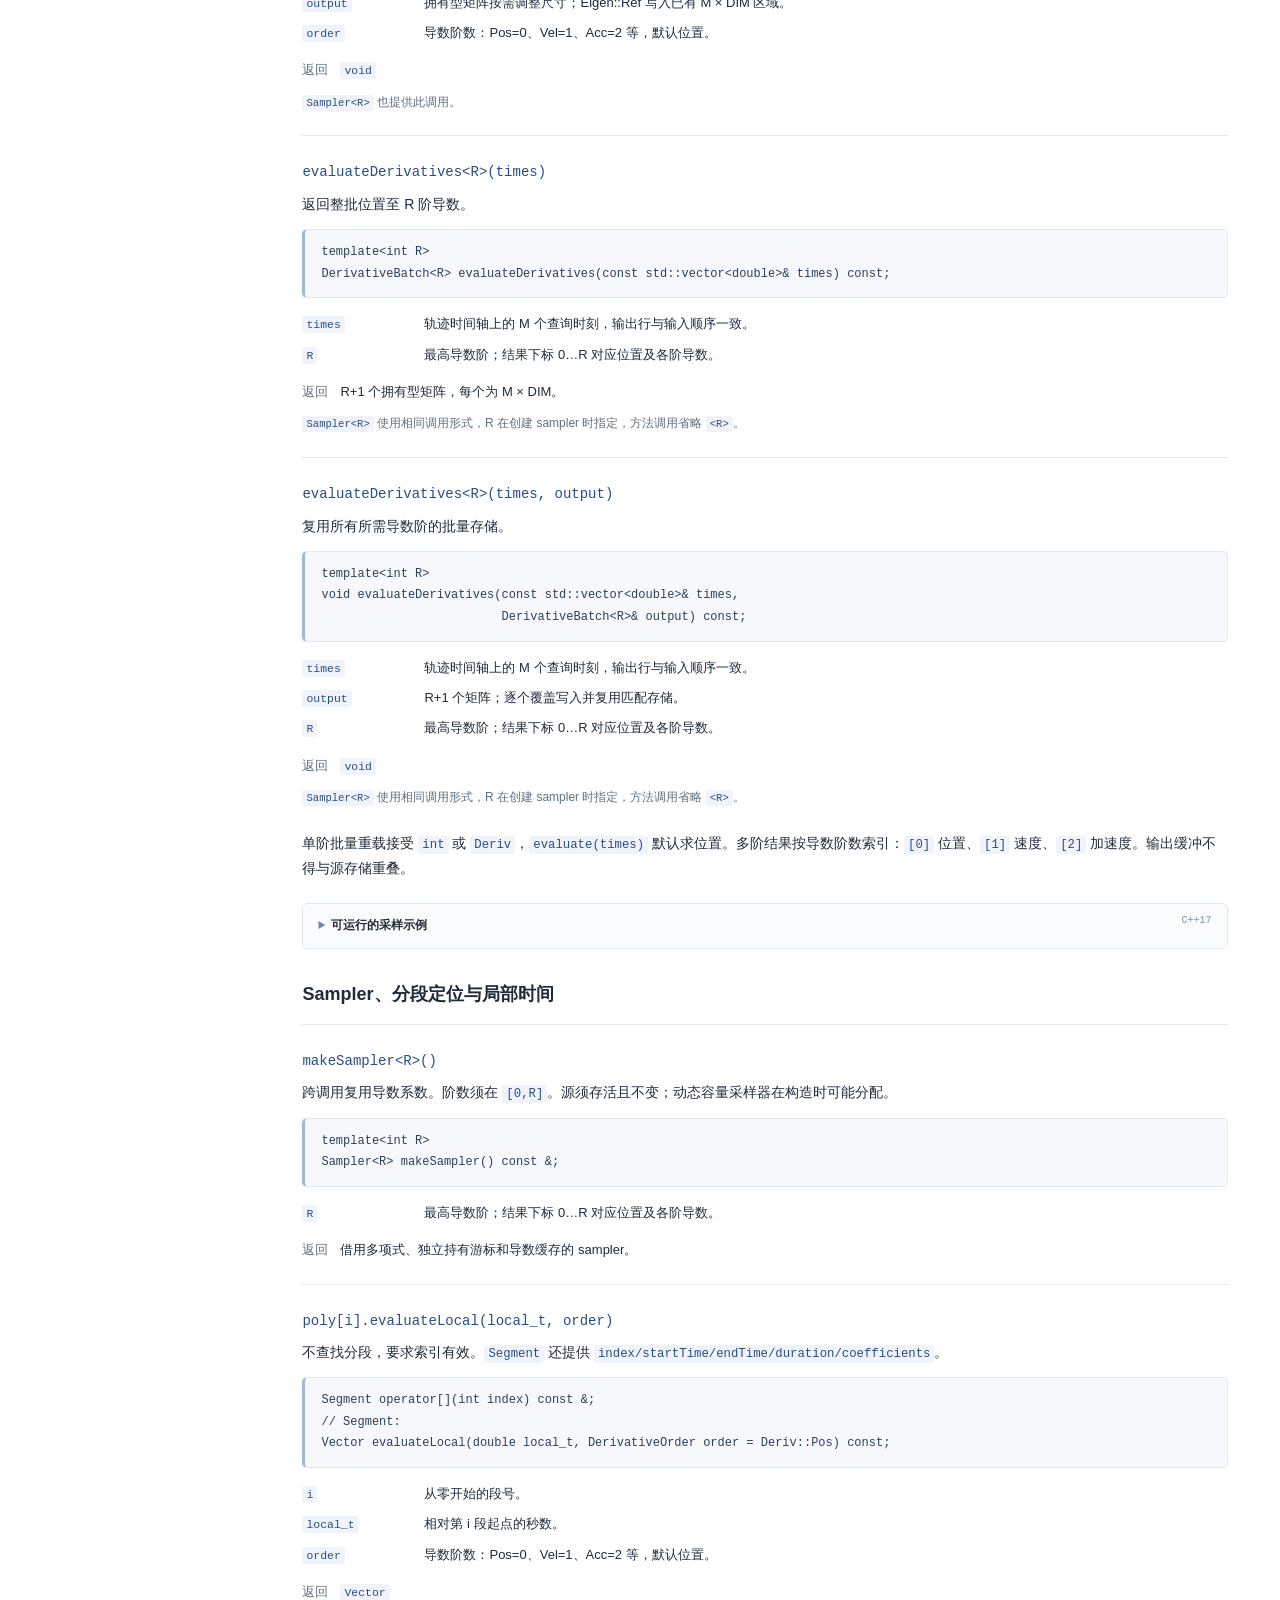
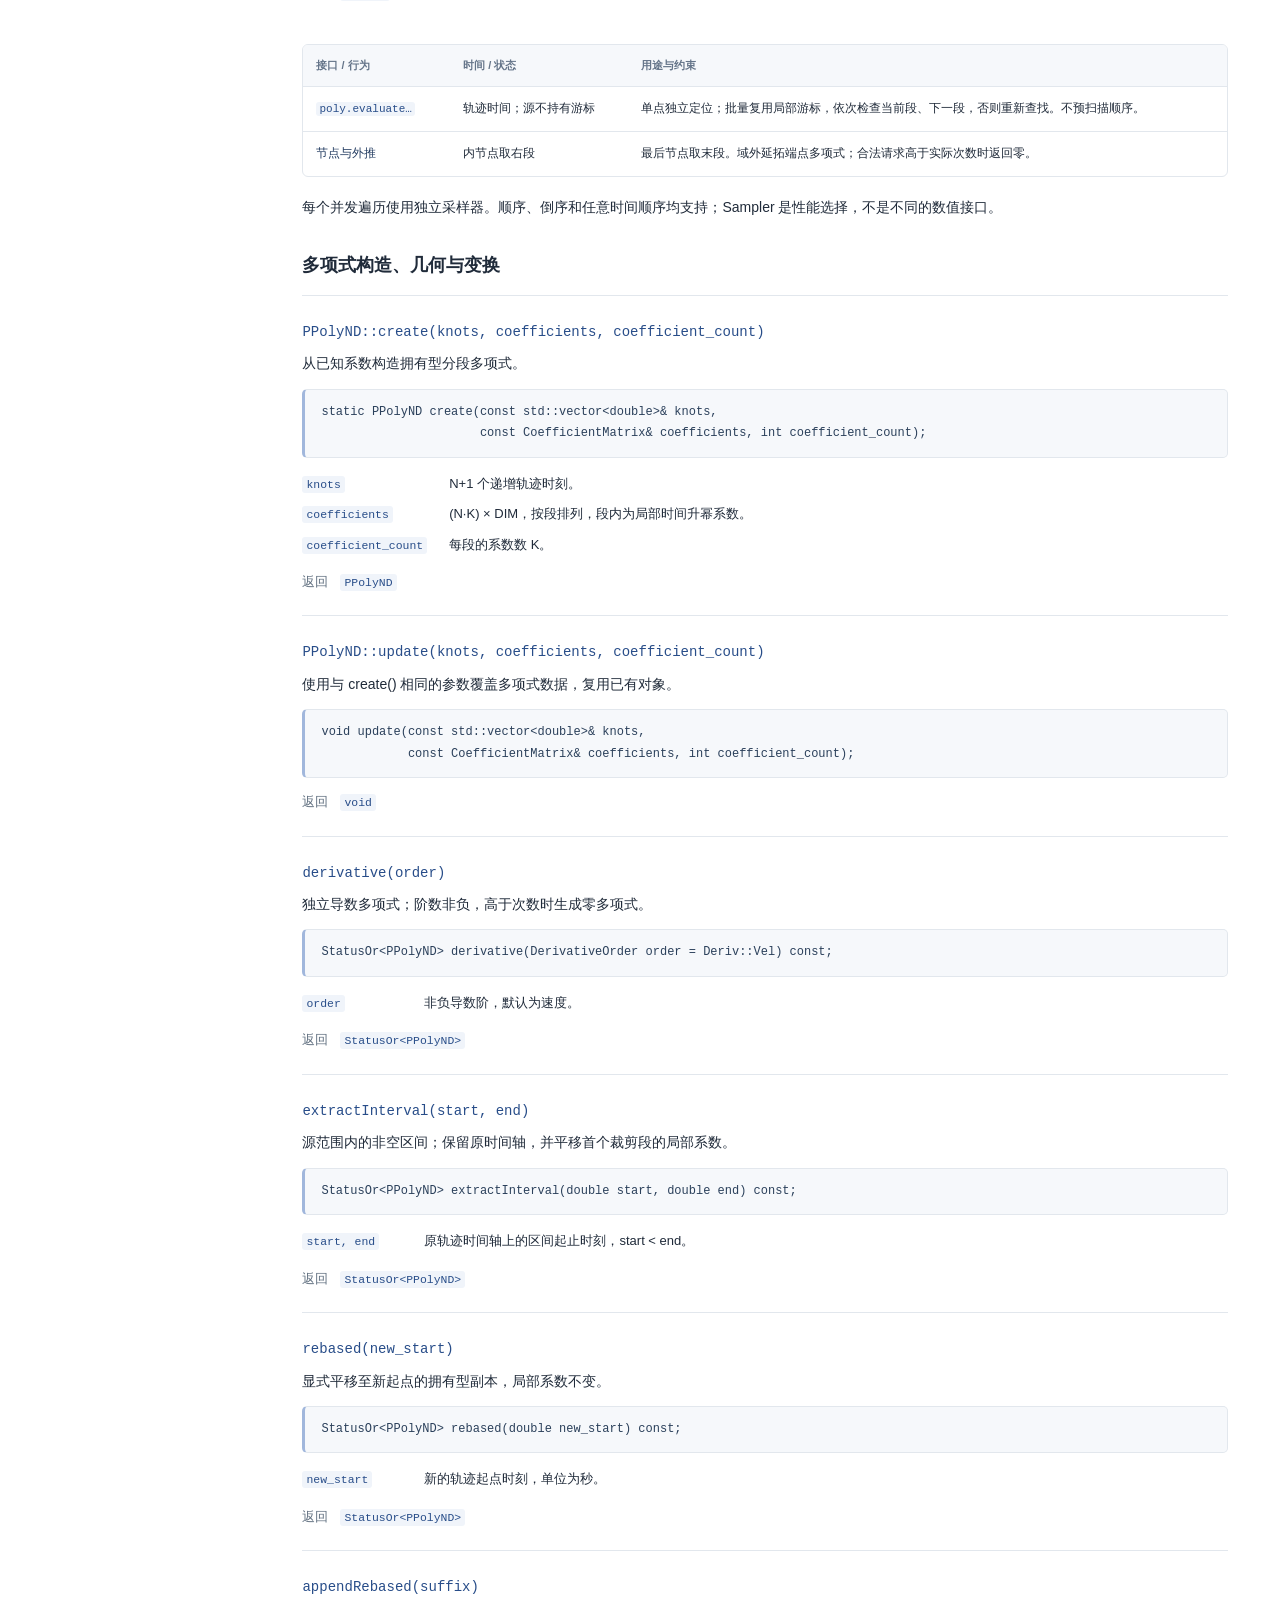
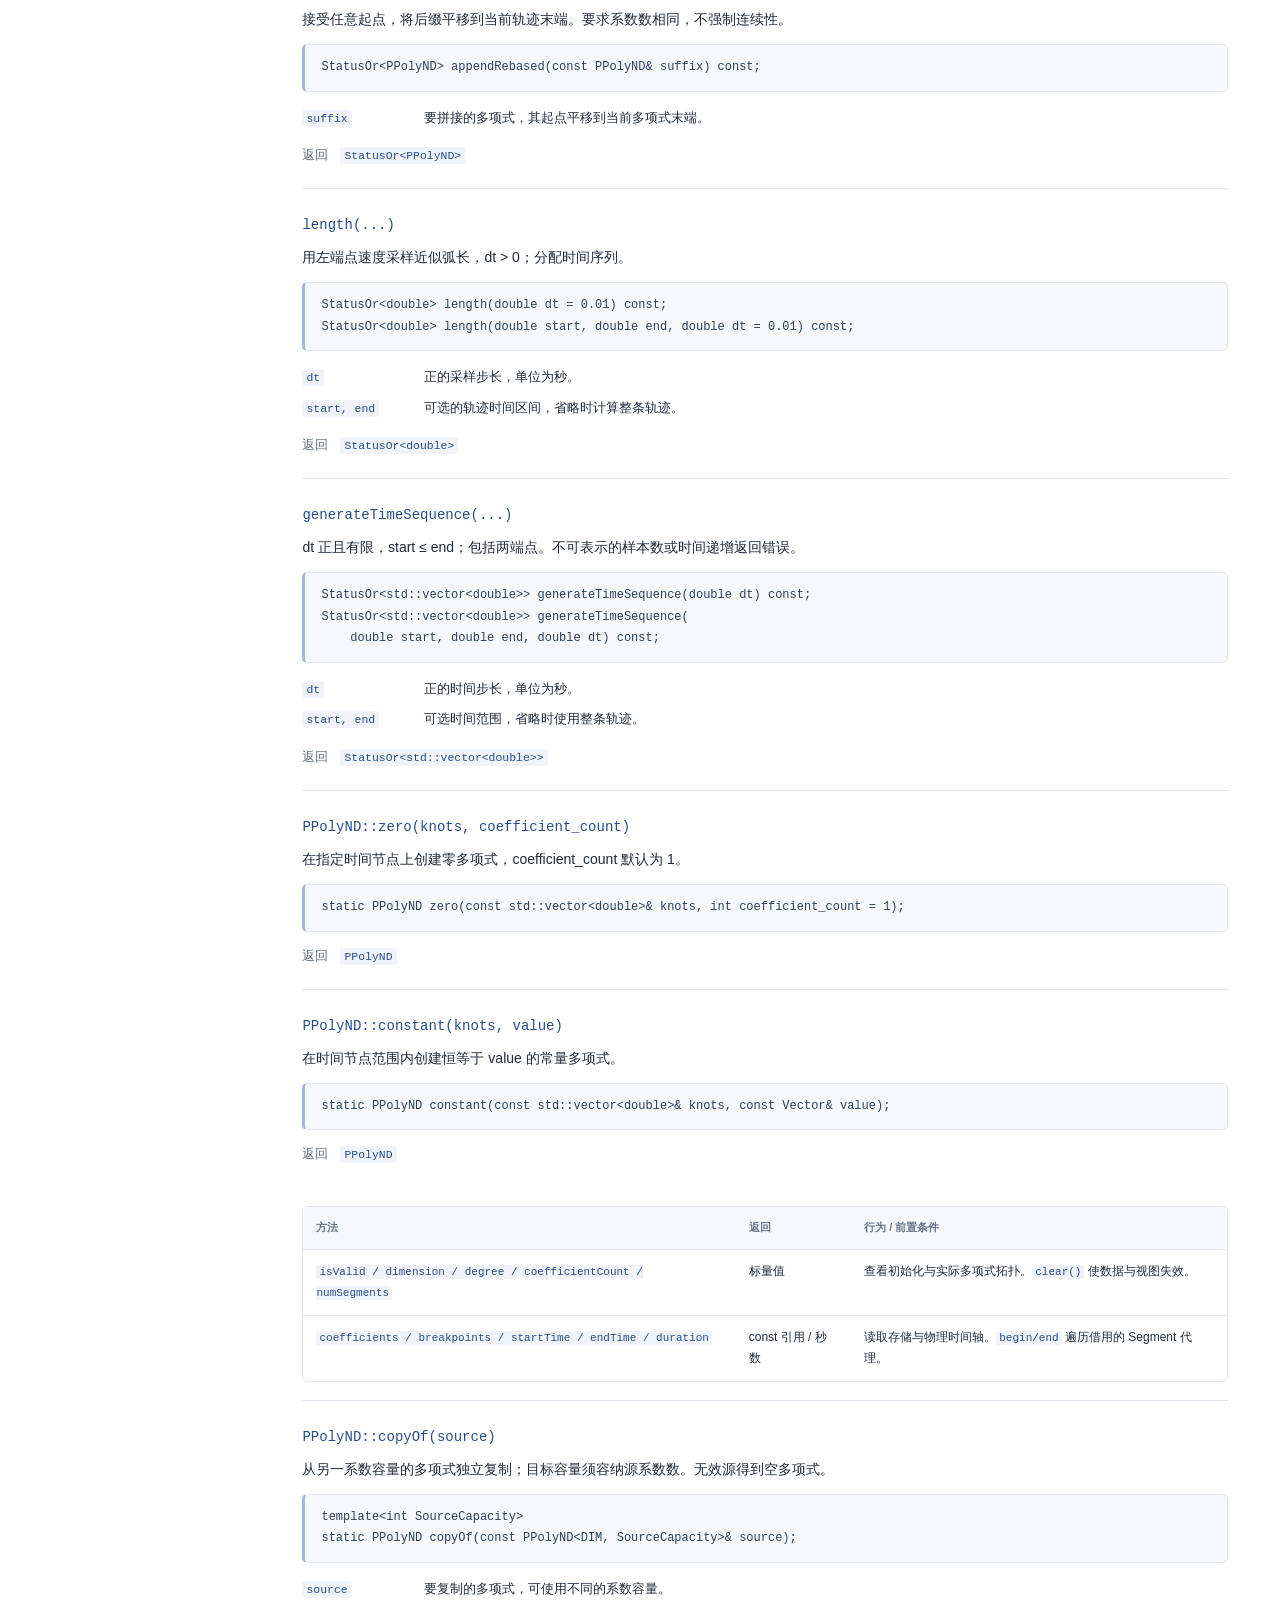
==== commit 2c9456dc: "docs: organize API reference into individual entries" ====
--- a/docs/api/index.html
+++ b/docs/api/index.html
@@ -5,8 +5,8 @@
   <meta name="viewport" content="width=device-width,initial-scale=1">
   <meta name="description" content="SplineTrajectory 中英双语 API 文档：样条构造、求值采样、解析梯度、优化器与凸包。Bilingual API reference with interactive plots.">
   <title>SplineTrajectory · API 文档</title>
-  <link rel="stylesheet" href="style.css">
-  <script defer src="app.js"></script>
+  <link rel="stylesheet" href="style.css?v=2">
+  <script defer src="app.js?v=2"></script>
 </head>
 <body>
 
@@ -16,6 +16,7 @@
 <div class="language" aria-label="Language / 语言"><button type="button" data-language="zh" aria-pressed="true">中文</button><button type="button" data-language="en" aria-pressed="false">EN</button></div></header>
 <div class="layout"><aside class="sidebar" id="doc-nav"><nav aria-label="API navigation / API 目录">
 <div class="nav-group"><a class="nav-module" href="#overview"><span class="nav-number">01</span><span data-lang="en" lang="en">Overview</span><span data-lang="zh" lang="zh-CN">概览</span></a>
+<a class="nav-child" href="#quickstart"><span data-lang="en" lang="en">Quick start</span><span data-lang="zh" lang="zh-CN">快速开始</span></a>
 <a class="nav-child" href="#selection"><span data-lang="en" lang="en">Spline selection</span><span data-lang="zh" lang="zh-CN">样条选型</span></a>
 <a class="nav-child" href="#contracts"><span data-lang="en" lang="en">Types & contracts</span><span data-lang="zh" lang="zh-CN">类型与契约</span></a>
 </div>
@@ -35,6 +36,7 @@
 <a class="nav-child" href="#optimizer-workflow"><span data-lang="en" lang="en">Solve workflow</span><span data-lang="zh" lang="zh-CN">求解流程</span></a>
 <a class="nav-child" href="#problem"><span data-lang="en" lang="en">Problem & masks</span><span data-lang="zh" lang="zh-CN">问题与掩码</span></a>
 <a class="nav-child" href="#objectives"><span data-lang="en" lang="en">Objective stages</span><span data-lang="zh" lang="zh-CN">代价阶段</span></a>
+<a class="nav-child" href="#callback-data"><span data-lang="en" lang="en">Callback data & gradients</span><span data-lang="zh" lang="zh-CN">回调数据与梯度</span></a>
 <a class="nav-child" href="#maps"><span data-lang="en" lang="en">Parameterization</span><span data-lang="zh" lang="zh-CN">参数映射</span></a>
 <a class="nav-child" href="#diagnostics"><span data-lang="en" lang="en">Parallelism & checks</span><span data-lang="zh" lang="zh-CN">并行与校验</span></a>
 </div>
@@ -49,6 +51,49 @@
 <section id="overview" class="module intro"><div class="page-heading"><h1><span data-lang="en" lang="en">API reference</span><span data-lang="zh" lang="zh-CN">API 文档</span></h1><span class="version-tag">3 headers</span></div>
 <p><span data-lang="en" lang="en">Construction, evaluation and differentiation for minimum-control-effort trajectories. Interfaces are grouped by task; the three independent spline solvers share one reference below.</span><span data-lang="zh" lang="zh-CN">最小控制量轨迹的构造、求值与梯度计算。按使用任务组织接口，三套独立样条实现的公共接口统一说明。</span></p>
 <div class="data-flow" aria-label="Data flow / 数据流"><div><span data-lang="en" lang="en">Durations · waypoints · boundaries</span><span data-lang="zh" lang="zh-CN">时长 · 插值点 · 边界</span><small><code>T, P, bc</code></small></div><b>→</b><a href="#construction">Spline<small><span data-lang="en" lang="en">Build / update</span><span data-lang="zh" lang="zh-CN">构造 / 更新</span></small></a><b>→</b><a href="#sampling">PPolyND<small><span data-lang="en" lang="en">Evaluate / sample</span><span data-lang="zh" lang="zh-CN">求值 / 采样</span></small></a><b>↔</b><a href="#adjoint"><span data-lang="en" lang="en">Costs & gradients</span><span data-lang="zh" lang="zh-CN">代价与梯度</span><small>Optimizer · Hull</small></a></div>
+<article class="subsection">
+<h3 id="quickstart"><span data-lang="en" lang="en">Quick start</span><span data-lang="zh" lang="zh-CN">快速开始</span><a class="anchor" href="#quickstart" aria-label="Permalink / 固定链接">#</a></h3>
+<p><span data-lang="en" lang="en">Requires C++17 and Eigen ≥ 3.3. Build the repository examples with CMake ≥ 3.12:</span><span data-lang="zh" lang="zh-CN">需要 C++17、Eigen ≥ 3.3。使用 CMake ≥ 3.12 构建仓库示例：</span></p>
+<pre class="signature"><code>git clone https://github.com/Bziyue/SplineTrajectory.git
+cd SplineTrajectory
+cmake -S . -B build -DCMAKE_BUILD_TYPE=Release -DBUILD_TESTING=OFF
+cmake --build build --parallel
+./build/examples/trajectory_sampling
+./build/examples/basic_optimizer</code></pre>
+<p><span data-lang="en" lang="en"><a href="https://github.com/Bziyue/SplineTrajectory">Repository / README</a> · <a href="https://github.com/Bziyue/SplineTrajectory/blob/main/docs/building.md">Build and CMake integration</a> · <a href="https://github.com/Bziyue/SplineTrajectory/tree/main/examples">Runnable examples</a></span><span data-lang="zh" lang="zh-CN"><a href="https://github.com/Bziyue/SplineTrajectory">代码仓库</a> · <a href="https://github.com/Bziyue/SplineTrajectory/blob/main/README_zh.md">中文 README</a> · <a href="https://github.com/Bziyue/SplineTrajectory/blob/main/docs/building.md">构建与 CMake 集成</a> · <a href="https://github.com/Bziyue/SplineTrajectory/tree/main/examples">完整示例</a></span></p>
+<p><span data-lang="en" lang="en"><code>SplineInput</code> contains durations, waypoint rows and endpoint derivatives. <code>spline.update(input)</code> interpolates every waypoint. In optimization, the same values initialize the selected variables: the default mask allows durations and inner waypoints to change, while endpoints and boundary derivatives stay fixed.</span><span data-lang="zh" lang="zh-CN"><code>SplineInput</code> 保存时长、途经点行和端点导数。<code>spline.update(input)</code> 插值所有途经点；用于优化时，同样的数据作为选中变量的初值。默认允许时长和内部途经点改变，端点位置与边界导数固定。</span></p>
+<details class="example" open><summary><span data-lang="en" lang="en">Build a trajectory and sample position, velocity and acceleration</span><span data-lang="zh" lang="zh-CN">构造轨迹并采样位置、速度、加速度</span><span class="example-tag">C++17</span></summary><pre class="example-code" data-example="quickstart"><code>#include &quot;SplineTrajectory.hpp&quot;
+#include &lt;iostream&gt;
+
+int main() {
+    using Spline = SplineTrajectory::QuinticSplineND&lt;3&gt;;
+    SplineTrajectory::SplineInput&lt;3&gt; input;
+    input.durations = {1.2, 1.5};
+    input.waypoints.resize(3, 3);
+    input.waypoints &lt;&lt; 0, 0, 0,
+                      1, 0.5, 0,
+                      2, 0, 0;
+    input.start_time = 2.0;
+    // Endpoint velocity and acceleration default to zero.
+    Spline spline;
+    if (const auto status = spline.update(input); !status) {
+        std::cerr &lt;&lt; status.message &lt;&lt; &#x27;\n&#x27;;
+        return 1;
+    }
+
+    auto trajectory = spline.copyPolynomial();
+    auto sampler = trajectory.makeSampler&lt;2&gt;();
+    for (int i = 0; i &lt;= 10; ++i) {
+        const double t = trajectory.startTime() + trajectory.duration() * i / 10.0;
+        const auto pva = sampler.evaluateDerivatives(t);
+        std::cout &lt;&lt; t &lt;&lt; &quot; p: &quot; &lt;&lt; pva[0].transpose()
+                  &lt;&lt; &quot; v: &quot; &lt;&lt; pva[1].transpose()
+                  &lt;&lt; &quot; a: &quot; &lt;&lt; pva[2].transpose() &lt;&lt; &#x27;\n&#x27;;
+    }
+}
+</code></pre></details>
+<p><span data-lang="en" lang="en">Times use the trajectory’s own axis: this example starts at 2 seconds. The copied polynomial owns its data; keep it alive while using its sampler. Next: <a href="#optimizer-workflow">optimize with L-BFGS and save the final trajectory</a>, or <a href="#selection">choose a spline order</a>.</span><span data-lang="zh" lang="zh-CN">查询时间沿用轨迹时间轴：此例从第 2 秒开始。拷贝得到的多项式独立持有数据，使用 sampler 时保持它存活。下一步：<a href="#optimizer-workflow">接入 L-BFGS 并保存最终轨迹</a>，或<a href="#selection">选择样条阶数</a>。</span></p>
+</article>
 <article class="subsection">
 <h3 id="selection"><span data-lang="en" lang="en">Spline selection</span><span data-lang="zh" lang="zh-CN">样条选型</span><a class="anchor" href="#selection" aria-label="Permalink / 固定链接">#</a></h3>
 <div class="table-scroll"><table><thead><tr><th><span data-lang="en" lang="en">Type</span><span data-lang="zh" lang="zh-CN">类型</span></th><th><span data-lang="en" lang="en">Degree / K</span><span data-lang="zh" lang="zh-CN">次数 / K</span></th><th><span data-lang="en" lang="en">Objective</span><span data-lang="zh" lang="zh-CN">最小化目标</span></th><th><span data-lang="en" lang="en">Clamped endpoints</span><span data-lang="zh" lang="zh-CN">夹持端点导数</span></th></tr></thead><tbody>
@@ -192,7 +237,7 @@
 <td><code>ErrorCode</code></td>
 <td><code>Ok</code>, <code>InvalidInput</code>, <code>DimensionMismatch</code>, <code>InvalidState</code>, <code>OutOfRange</code>, <code>ResourceLimit</code>, <code>NumericalFailure</code>, <code>NotPrepared</code>, <code>SamplingNotPrepared</code>, <code>GradientMismatch</code></td>
 </tr>
-<tr id="DerivativeOrder" data-search-entry><td><code>DerivativeOrder</code></td><td><span data-lang="en" lang="en">Accepts int or Deriv; defaults to position, supports equality. Orders remain caller-validated.</span><span data-lang="zh" lang="zh-CN">接受 int 或 Deriv，默认位置阶，支持相等比较。合法阶数由调用者保证。</span></td></tr>
+<tr id="DerivativeOrder" data-search-entry><td><code>DerivativeOrder</code></td><td><span data-lang="en" lang="en">Accepts int or Deriv; defaults to position, supports equality. Supported orders are listed for each operation.</span><span data-lang="zh" lang="zh-CN">接受 int 或 Deriv，默认位置阶，支持相等比较。各接口支持的阶数见对应说明。</span></td></tr>
 <tr id="deriv" data-search-entry>
 <td><code>Deriv</code></td>
 <td><code>Pos=0</code>, <code>Vel=1</code>, <code>Acc=2</code>, <code>Jerk=3</code>, <code>Snap=4</code>, <code>Crackle=5</code>, <code>Pop=6</code></td>
@@ -287,7 +332,7 @@
 </tr>
 <tr id="input-contract" data-search-entry>
 <td><span data-lang="en" lang="en">Input preconditions</span><span data-lang="zh" lang="zh-CN">输入前置条件</span></td>
-<td><span data-lang="en" lang="en">Low-level spline/polynomial/hull operations trust finite inputs, valid shapes/indices, positive durations and representable arithmetic. They do not rescan them. Queries and gradients require a valid initialized object.</span><span data-lang="zh" lang="zh-CN">低层样条、多项式、凸包接口信任有限输入、合法形状/索引、正时长和可表示运算范围，不重复扫描。查询和梯度要求对象已有效初始化。</span></td>
+<td><span data-lang="en" lang="en">Use positive segment durations and one waypoint row per knot. Query values and gradients after a successful update.</span><span data-lang="zh" lang="zh-CN">段时长为正，每个时间节点对应一行途经点。成功更新后即可查询数值和梯度。</span></td>
 </tr>
 <tr id="failure-contract" data-search-entry>
 <td><span data-lang="en" lang="en">Recoverable failures</span><span data-lang="zh" lang="zh-CN">可恢复失败</span></td>
@@ -295,7 +340,7 @@
 </tr>
 <tr id="lifetime" data-search-entry>
 <td><span data-lang="en" lang="en">Lifetime & concurrency</span><span data-lang="zh" lang="zh-CN">生命周期与并发</span></td>
-<td><span data-lang="en" lang="en">Borrowed segments/samplers require an alive, unchanged polynomial. Reacquire after update, assignment or move. Const queries may run concurrently; spline <code>backward()</code>, optimizer and hull workspaces require exclusive access. Allocation failures and user exceptions are not converted to Status.</span><span data-lang="zh" lang="zh-CN">借用分段/采样器要求源多项式存活且不变；更新、赋值或移动后重新取得。const 查询可并发；样条 <code>backward()</code>、优化器和凸包工作区需独占访问。分配失败和用户异常不转换为 Status。</span></td>
+<td><span data-lang="en" lang="en">Borrowed segments/samplers require an alive, unchanged polynomial. Reacquire after update, assignment or move. Const queries may run concurrently; spline <code>backward()</code>, optimizer and hull workspaces require exclusive access.</span><span data-lang="zh" lang="zh-CN">借用分段/采样器要求源多项式存活且不变；更新、赋值或移动后重新取得。const 查询可并发；样条 <code>backward()</code>、优化器和凸包工作区需独占访问。</span></td>
 </tr>
 </tbody></table></div>
 </article>
@@ -306,92 +351,76 @@
 <p><span data-lang="en" lang="en">The following signatures apply to <code>CubicSplineND</code>, <code>QuinticSplineND</code> and <code>SepticSplineND</code>. Declare an empty <code>Spline spline;</code>, then initialize it with <code>update()</code> and check success before querying. Subsequent updates reuse the same object.</span><span data-lang="zh" lang="zh-CN">以下签名适用于 <code>CubicSplineND</code>、<code>QuinticSplineND</code> 与 <code>SepticSplineND</code>。先用 <code>Spline spline;</code> 声明空对象，再调用 <code>update()</code> 初始化，确认成功后进行查询；后续更新继续复用该对象。</span></p>
 <article class="subsection">
 <h3 id="construction"><span data-lang="en" lang="en">Construction & in-place update</span><span data-lang="zh" lang="zh-CN">构造与原位更新</span><a class="anchor" href="#construction" aria-label="Permalink / 固定链接">#</a></h3>
-<pre class="signature"><code>Spline();
-Status update(const SplineInput&lt;DIM&gt;&amp; input);
-Status update(const std::vector&lt;double&gt;&amp; durations,
-    const CoefficientMatrix&amp; points, double start_time,
-    const BoundaryConditions&lt;DIM&gt;&amp; boundary = {});
-Status updateFromBreakpoints(const std::vector&lt;double&gt;&amp; knots,
-    const CoefficientMatrix&amp; points, const BoundaryConditions&lt;DIM&gt;&amp; boundary = {});</code></pre>
-<div class="table-scroll"><table><thead><tr><th><span data-lang="en" lang="en">API / argument</span><span data-lang="zh" lang="zh-CN">接口 / 参数</span></th><th><span data-lang="en" lang="en">Shape / return</span><span data-lang="zh" lang="zh-CN">形状 / 返回</span></th><th><span data-lang="en" lang="en">Use & constraints</span><span data-lang="zh" lang="zh-CN">用途与约束</span></th></tr></thead><tbody>
-<tr id="spline-input-update" data-search-entry><td><code>update(const SplineInput&lt;DIM&gt;&amp; input)</code></td><td><code>Status</code></td><td><span data-lang="en" lang="en">Shared physical input: durations, all waypoint rows, boundary derivatives and start_time. Every waypoint is an interpolation constraint.</span><span data-lang="zh" lang="zh-CN">统一物理输入：时长、全部途经点行、边界导数和 start_time。每个途经点都是插值约束。</span></td></tr>
-<tr id="spline-default" data-search-entry>
-<td><code>Spline spline;</code></td>
-<td><code>Spline</code></td>
-<td><span data-lang="en" lang="en">Empty object. Initialize with a successful <code>update()</code> before numerical queries.</span><span data-lang="zh" lang="zh-CN">空对象，需通过成功的 <code>update()</code> 初始化后才能进行数值查询。</span></td>
-</tr>
-<tr id="update" data-search-entry>
-<td><code>update(durations, points, start_time, bc)</code></td>
-<td><code>Status</code></td>
-<td><span data-lang="en" lang="en">N positive durations, <span class="math" data-tex="(N+1)\times D"><span class="sr-only">(N+1) × D</span><svg xmlns="http://www.w3.org/2000/svg" xmlns:xlink="http://www.w3.org/1999/xlink" width="5.4401em" height="1.1004em" viewBox="-64.871953 -72.500004 54.197597 10.962640" style="vertical-align: -0.3002em" aria-hidden="true" focusable="false" fill="currentColor">
-<defs>
-<path id="math-8-g0-2" d="M3.875467-2.769614L1.882939-4.752179C1.763387-4.871731 1.743462-4.891656 1.663761-4.891656C1.564134-4.891656 1.464508-4.801993 1.464508-4.692403C1.464508-4.622665 1.484433-4.60274 1.594022-4.493151L3.58655-2.49066L1.594022-.488169C1.484433-.37858 1.464508-.358655 1.464508-.288917C1.464508-.179328 1.564134-.089664 1.663761-.089664C1.743462-.089664 1.763387-.109589 1.882939-.229141L3.865504-2.211706L5.927771-.14944C5.947696-.139477 6.017435-.089664 6.07721-.089664C6.196762-.089664 6.276463-.179328 6.276463-.288917C6.276463-.308842 6.276463-.348692 6.246575-.398506C6.236613-.418431 4.652553-1.982565 4.154421-2.49066L5.977584-4.313823C6.027397-4.373599 6.176837-4.503113 6.22665-4.562889C6.236613-4.582814 6.276463-4.622665 6.276463-4.692403C6.276463-4.801993 6.196762-4.891656 6.07721-4.891656C5.997509-4.891656 5.957659-4.851806 5.84807-4.742217L3.875467-2.769614Z" />
-<path id="math-8-g1-68" d="M1.58406-.777086C1.484433-.388543 1.464508-.308842 .67746-.308842C.508095-.308842 .398506-.308842 .398506-.119552C.398506 0 .488169 0 .67746 0H3.975093C6.047323 0 8.009963-2.102117 8.009963-4.283935C8.009963-5.688667 7.163138-6.804483 5.668742-6.804483H2.321295C2.132005-6.804483 2.022416-6.804483 2.022416-6.615193C2.022416-6.495641 2.11208-6.495641 2.311333-6.495641C2.440847-6.495641 2.620174-6.485679 2.739726-6.475716C2.899128-6.455791 2.958904-6.425903 2.958904-6.316314C2.958904-6.276463 2.948941-6.246575 2.919054-6.127024L1.58406-.777086ZM3.73599-6.117061C3.825654-6.465753 3.845579-6.495641 4.273973-6.495641H5.339975C6.316314-6.495641 7.143213-5.967621 7.143213-4.652553C7.143213-4.164384 6.94396-2.530511 6.097136-1.43462C5.808219-1.066002 5.021171-.308842 3.795766-.308842H2.669988C2.530511-.308842 2.510585-.308842 2.450809-.318804C2.351183-.328767 2.321295-.33873 2.321295-.418431C2.321295-.448319 2.321295-.468244 2.371108-.647572L3.73599-6.117061Z" />
-<path id="math-8-g1-78" d="M7.531756-5.758406C7.631382-6.156912 7.81071-6.465753 8.607721-6.495641C8.657534-6.495641 8.777086-6.505604 8.777086-6.694894C8.777086-6.704857 8.777086-6.804483 8.647572-6.804483C8.318804-6.804483 7.970112-6.774595 7.641345-6.774595C7.302615-6.774595 6.953923-6.804483 6.625156-6.804483C6.56538-6.804483 6.445828-6.804483 6.445828-6.60523C6.445828-6.495641 6.545455-6.495641 6.625156-6.495641C7.193026-6.485679 7.302615-6.276463 7.302615-6.057285C7.302615-6.027397 7.28269-5.877958 7.272727-5.84807L6.156912-1.414695L3.955168-6.615193C3.875467-6.794521 3.865504-6.804483 3.636364-6.804483H2.30137C2.102117-6.804483 2.012453-6.804483 2.012453-6.60523C2.012453-6.495641 2.102117-6.495641 2.291407-6.495641C2.34122-6.495641 2.968867-6.495641 2.968867-6.405978L1.633873-1.05604C1.534247-.657534 1.364882-.33873 .557908-.308842C.498132-.308842 .388543-.298879 .388543-.109589C.388543-.039851 .438356 0 .518057 0C.836862 0 1.185554-.029888 1.514321-.029888C1.853051-.029888 2.211706 0 2.540473 0C2.590286 0 2.719801 0 2.719801-.199253C2.719801-.298879 2.630137-.308842 2.520548-.308842C1.942715-.328767 1.863014-.547945 1.863014-.747198C1.863014-.816936 1.872976-.86675 1.902864-.976339L3.217933-6.236613C3.257783-6.176837 3.257783-6.156912 3.307597-6.057285L5.788294-.18929C5.858032-.019925 5.88792 0 5.977584 0C6.087173 0 6.087173-.029888 6.136986-.209215L7.531756-5.758406Z" />
-<path id="math-8-g2-40" d="M3.297634 2.391034C3.297634 2.361146 3.297634 2.34122 3.128269 2.171856C1.882939 .916563 1.564134-.966376 1.564134-2.49066C1.564134-4.224159 1.942715-5.957659 3.16812-7.202989C3.297634-7.32254 3.297634-7.342466 3.297634-7.372354C3.297634-7.442092 3.257783-7.47198 3.198007-7.47198C3.098381-7.47198 2.201743-6.794521 1.613948-5.529265C1.105853-4.433375 .986301-3.327522 .986301-2.49066C.986301-1.713574 1.09589-.508095 1.643836 .617684C2.241594 1.843088 3.098381 2.49066 3.198007 2.49066C3.257783 2.49066 3.297634 2.460772 3.297634 2.391034Z" />
-<path id="math-8-g2-41" d="M2.879203-2.49066C2.879203-3.267746 2.769614-4.473225 2.221669-5.599004C1.62391-6.824408 .767123-7.47198 .667497-7.47198C.607721-7.47198 .56787-7.43213 .56787-7.372354C.56787-7.342466 .56787-7.32254 .757161-7.143213C1.733499-6.156912 2.30137-4.572852 2.30137-2.49066C2.30137-.787049 1.932752 .966376 .697385 2.221669C.56787 2.34122 .56787 2.361146 .56787 2.391034C.56787 2.450809 .607721 2.49066 .667497 2.49066C.767123 2.49066 1.663761 1.8132 2.251557 .547945C2.759651-.547945 2.879203-1.653798 2.879203-2.49066Z" />
-<path id="math-8-g2-43" d="M4.07472-2.291407H6.854296C6.993773-2.291407 7.183064-2.291407 7.183064-2.49066S6.993773-2.689913 6.854296-2.689913H4.07472V-5.479452C4.07472-5.618929 4.07472-5.808219 3.875467-5.808219S3.676214-5.618929 3.676214-5.479452V-2.689913H.886675C.747198-2.689913 .557908-2.689913 .557908-2.49066S.747198-2.291407 .886675-2.291407H3.676214V.498132C3.676214 .637609 3.676214 .826899 3.875467 .826899S4.07472 .637609 4.07472 .498132V-2.291407Z" />
-<path id="math-8-g2-49" d="M2.929016-6.37609C2.929016-6.615193 2.929016-6.635118 2.699875-6.635118C2.082192-5.997509 1.205479-5.997509 .886675-5.997509V-5.688667C1.085928-5.688667 1.673724-5.688667 2.191781-5.947696V-.787049C2.191781-.428394 2.161893-.308842 1.265255-.308842H.946451V0C1.295143-.029888 2.161893-.029888 2.560399-.029888S3.825654-.029888 4.174346 0V-.308842H3.855542C2.958904-.308842 2.929016-.418431 2.929016-.787049V-6.37609Z" />
-</defs>
-<g id="math-8-page1">
-<g fill="currentColor">
-<use x="-65.358254" y="-64.528024" xlink:href="#math-8-g2-40" />
-<use x="-61.483881" y="-64.528024" xlink:href="#math-8-g1-78" />
-<use x="-50.179125" y="-64.528024" xlink:href="#math-8-g2-43" />
-<use x="-40.216511" y="-64.528024" xlink:href="#math-8-g2-49" />
-<use x="-35.235172" y="-64.528024" xlink:href="#math-8-g2-41" />
-<use x="-29.146932" y="-64.528024" xlink:href="#math-8-g0-2" />
-<use x="-19.184319" y="-64.528024" xlink:href="#math-8-g1-68" />
-</g>
-</g>
-</svg></span> points and a finite trajectory start time. Copies inputs into the existing spline.</span><span data-lang="zh" lang="zh-CN">N 个正时长、<span class="math" data-tex="(N+1)\times D"><span class="sr-only">(N+1) × D</span><svg xmlns="http://www.w3.org/2000/svg" xmlns:xlink="http://www.w3.org/1999/xlink" width="5.4401em" height="1.1004em" viewBox="-64.871953 -72.500004 54.197597 10.962640" style="vertical-align: -0.3002em" aria-hidden="true" focusable="false" fill="currentColor">
-<defs>
-<path id="math-9-g0-2" d="M3.875467-2.769614L1.882939-4.752179C1.763387-4.871731 1.743462-4.891656 1.663761-4.891656C1.564134-4.891656 1.464508-4.801993 1.464508-4.692403C1.464508-4.622665 1.484433-4.60274 1.594022-4.493151L3.58655-2.49066L1.594022-.488169C1.484433-.37858 1.464508-.358655 1.464508-.288917C1.464508-.179328 1.564134-.089664 1.663761-.089664C1.743462-.089664 1.763387-.109589 1.882939-.229141L3.865504-2.211706L5.927771-.14944C5.947696-.139477 6.017435-.089664 6.07721-.089664C6.196762-.089664 6.276463-.179328 6.276463-.288917C6.276463-.308842 6.276463-.348692 6.246575-.398506C6.236613-.418431 4.652553-1.982565 4.154421-2.49066L5.977584-4.313823C6.027397-4.373599 6.176837-4.503113 6.22665-4.562889C6.236613-4.582814 6.276463-4.622665 6.276463-4.692403C6.276463-4.801993 6.196762-4.891656 6.07721-4.891656C5.997509-4.891656 5.957659-4.851806 5.84807-4.742217L3.875467-2.769614Z" />
-<path id="math-9-g1-68" d="M1.58406-.777086C1.484433-.388543 1.464508-.308842 .67746-.308842C.508095-.308842 .398506-.308842 .398506-.119552C.398506 0 .488169 0 .67746 0H3.975093C6.047323 0 8.009963-2.102117 8.009963-4.283935C8.009963-5.688667 7.163138-6.804483 5.668742-6.804483H2.321295C2.132005-6.804483 2.022416-6.804483 2.022416-6.615193C2.022416-6.495641 2.11208-6.495641 2.311333-6.495641C2.440847-6.495641 2.620174-6.485679 2.739726-6.475716C2.899128-6.455791 2.958904-6.425903 2.958904-6.316314C2.958904-6.276463 2.948941-6.246575 2.919054-6.127024L1.58406-.777086ZM3.73599-6.117061C3.825654-6.465753 3.845579-6.495641 4.273973-6.495641H5.339975C6.316314-6.495641 7.143213-5.967621 7.143213-4.652553C7.143213-4.164384 6.94396-2.530511 6.097136-1.43462C5.808219-1.066002 5.021171-.308842 3.795766-.308842H2.669988C2.530511-.308842 2.510585-.308842 2.450809-.318804C2.351183-.328767 2.321295-.33873 2.321295-.418431C2.321295-.448319 2.321295-.468244 2.371108-.647572L3.73599-6.117061Z" />
-<path id="math-9-g1-78" d="M7.531756-5.758406C7.631382-6.156912 7.81071-6.465753 8.607721-6.495641C8.657534-6.495641 8.777086-6.505604 8.777086-6.694894C8.777086-6.704857 8.777086-6.804483 8.647572-6.804483C8.318804-6.804483 7.970112-6.774595 7.641345-6.774595C7.302615-6.774595 6.953923-6.804483 6.625156-6.804483C6.56538-6.804483 6.445828-6.804483 6.445828-6.60523C6.445828-6.495641 6.545455-6.495641 6.625156-6.495641C7.193026-6.485679 7.302615-6.276463 7.302615-6.057285C7.302615-6.027397 7.28269-5.877958 7.272727-5.84807L6.156912-1.414695L3.955168-6.615193C3.875467-6.794521 3.865504-6.804483 3.636364-6.804483H2.30137C2.102117-6.804483 2.012453-6.804483 2.012453-6.60523C2.012453-6.495641 2.102117-6.495641 2.291407-6.495641C2.34122-6.495641 2.968867-6.495641 2.968867-6.405978L1.633873-1.05604C1.534247-.657534 1.364882-.33873 .557908-.308842C.498132-.308842 .388543-.298879 .388543-.109589C.388543-.039851 .438356 0 .518057 0C.836862 0 1.185554-.029888 1.514321-.029888C1.853051-.029888 2.211706 0 2.540473 0C2.590286 0 2.719801 0 2.719801-.199253C2.719801-.298879 2.630137-.308842 2.520548-.308842C1.942715-.328767 1.863014-.547945 1.863014-.747198C1.863014-.816936 1.872976-.86675 1.902864-.976339L3.217933-6.236613C3.257783-6.176837 3.257783-6.156912 3.307597-6.057285L5.788294-.18929C5.858032-.019925 5.88792 0 5.977584 0C6.087173 0 6.087173-.029888 6.136986-.209215L7.531756-5.758406Z" />
-<path id="math-9-g2-40" d="M3.297634 2.391034C3.297634 2.361146 3.297634 2.34122 3.128269 2.171856C1.882939 .916563 1.564134-.966376 1.564134-2.49066C1.564134-4.224159 1.942715-5.957659 3.16812-7.202989C3.297634-7.32254 3.297634-7.342466 3.297634-7.372354C3.297634-7.442092 3.257783-7.47198 3.198007-7.47198C3.098381-7.47198 2.201743-6.794521 1.613948-5.529265C1.105853-4.433375 .986301-3.327522 .986301-2.49066C.986301-1.713574 1.09589-.508095 1.643836 .617684C2.241594 1.843088 3.098381 2.49066 3.198007 2.49066C3.257783 2.49066 3.297634 2.460772 3.297634 2.391034Z" />
-<path id="math-9-g2-41" d="M2.879203-2.49066C2.879203-3.267746 2.769614-4.473225 2.221669-5.599004C1.62391-6.824408 .767123-7.47198 .667497-7.47198C.607721-7.47198 .56787-7.43213 .56787-7.372354C.56787-7.342466 .56787-7.32254 .757161-7.143213C1.733499-6.156912 2.30137-4.572852 2.30137-2.49066C2.30137-.787049 1.932752 .966376 .697385 2.221669C.56787 2.34122 .56787 2.361146 .56787 2.391034C.56787 2.450809 .607721 2.49066 .667497 2.49066C.767123 2.49066 1.663761 1.8132 2.251557 .547945C2.759651-.547945 2.879203-1.653798 2.879203-2.49066Z" />
-<path id="math-9-g2-43" d="M4.07472-2.291407H6.854296C6.993773-2.291407 7.183064-2.291407 7.183064-2.49066S6.993773-2.689913 6.854296-2.689913H4.07472V-5.479452C4.07472-5.618929 4.07472-5.808219 3.875467-5.808219S3.676214-5.618929 3.676214-5.479452V-2.689913H.886675C.747198-2.689913 .557908-2.689913 .557908-2.49066S.747198-2.291407 .886675-2.291407H3.676214V.498132C3.676214 .637609 3.676214 .826899 3.875467 .826899S4.07472 .637609 4.07472 .498132V-2.291407Z" />
-<path id="math-9-g2-49" d="M2.929016-6.37609C2.929016-6.615193 2.929016-6.635118 2.699875-6.635118C2.082192-5.997509 1.205479-5.997509 .886675-5.997509V-5.688667C1.085928-5.688667 1.673724-5.688667 2.191781-5.947696V-.787049C2.191781-.428394 2.161893-.308842 1.265255-.308842H.946451V0C1.295143-.029888 2.161893-.029888 2.560399-.029888S3.825654-.029888 4.174346 0V-.308842H3.855542C2.958904-.308842 2.929016-.418431 2.929016-.787049V-6.37609Z" />
-</defs>
-<g id="math-9-page1">
-<g fill="currentColor">
-<use x="-65.358254" y="-64.528024" xlink:href="#math-9-g2-40" />
-<use x="-61.483881" y="-64.528024" xlink:href="#math-9-g1-78" />
-<use x="-50.179125" y="-64.528024" xlink:href="#math-9-g2-43" />
-<use x="-40.216511" y="-64.528024" xlink:href="#math-9-g2-49" />
-<use x="-35.235172" y="-64.528024" xlink:href="#math-9-g2-41" />
-<use x="-29.146932" y="-64.528024" xlink:href="#math-9-g0-2" />
-<use x="-19.184319" y="-64.528024" xlink:href="#math-9-g1-68" />
-</g>
-</g>
-</svg></span> 插值点，以及有限的轨迹起点时间。输入复制到已有样条。</span></td>
-</tr>
-<tr id="update-knots" data-search-entry>
-<td><code>updateFromBreakpoints(knots, points, bc)</code></td>
-<td><code>Status</code></td>
-<td><span data-lang="en" lang="en">N+1 strictly increasing trajectory times, one for each waypoint row. No separate start-time argument; this vector contains knots, not durations.</span><span data-lang="zh" lang="zh-CN">N+1 个严格递增的轨迹时刻，与插值点行一一对应。无需另传起点时间；该数组表示时间节点，而非段时长。</span></td>
-</tr>
-<tr id="boundary-conditions" data-search-entry>
-<td><code>BoundaryConditions&lt;DIM&gt;</code></td>
-<td><code>start/end: v, a, j</code></td>
-<td><span data-lang="en" lang="en">Zero endpoint derivatives by default; cubic uses v, quintic v/a, septic v/a/j. Positions belong only to waypoint rows.</span><span data-lang="zh" lang="zh-CN">端点导数默认零；三次使用 v，五次使用 v/a，七次使用 v/a/j。位置仅存于途经点矩阵。</span></td>
-</tr>
-</tbody></table></div>
+<section class="api-entry" id="spline-input-update" data-search-entry>
+<h4 data-entry-title><code>update(input)</code><a class="anchor" href="#spline-input-update" aria-label="Permalink / 固定链接">#</a></h4>
+<p class="api-description"><span data-lang="en" lang="en">Build an interpolating spline from one input object. Use this form when the same data will also initialize an optimizer.</span><span data-lang="zh" lang="zh-CN">用一个输入对象构造插值样条。同一份数据还可用于初始化优化器。</span></p>
+<pre class="signature"><code>Status update(const SplineInput&lt;DIM&gt;&amp; input);</code></pre>
+<dl class="api-parameters">
+<dt><code>input</code></dt><dd><span data-lang="en" lang="en">Physical data: durations, waypoints, boundary and start_time.</span><span data-lang="zh" lang="zh-CN">物理输入：durations、waypoints、boundary 和 start_time。</span></dd>
+</dl>
+<p class="api-result"><strong><span data-lang="en" lang="en">Returns</span><span data-lang="zh" lang="zh-CN">返回</span></strong><span><code>Status</code> — <span data-lang="en" lang="en">reports whether construction succeeded.</span><span data-lang="zh" lang="zh-CN">报告构造是否成功。</span></span></p>
+</section>
+
+<section class="api-entry" id="spline-default" data-search-entry>
+<h4 data-entry-title><code>Spline()</code><a class="anchor" href="#spline-default" aria-label="Permalink / 固定链接">#</a></h4>
+<p class="api-description"><span data-lang="en" lang="en">Create an empty spline, then call update() to build its polynomial. Later updates reuse this object.</span><span data-lang="zh" lang="zh-CN">创建空样条，再调用 update() 构造多项式；后续更新复用这个对象。</span></p>
+<pre class="signature"><code>Spline();</code></pre>
+</section>
+
+<section class="api-entry" id="update" data-search-entry>
+<h4 data-entry-title><code>update(durations, waypoints, start_time, boundary)</code><a class="anchor" href="#update" aria-label="Permalink / 固定链接">#</a></h4>
+<p class="api-description"><span data-lang="en" lang="en">Build the spline from separate duration, waypoint and boundary arguments.</span><span data-lang="zh" lang="zh-CN">分别传入段时长、途经点和边界条件，构造样条。</span></p>
+<pre class="signature"><code>Status update(
+    const std::vector&lt;double&gt;&amp; durations,
+    const WaypointMatrix&amp; waypoints,
+    double start_time,
+    const BoundaryConditions&lt;DIM&gt;&amp; boundary = {});</code></pre>
+<dl class="api-parameters">
+<dt><code>durations</code></dt><dd><span data-lang="en" lang="en">N positive segment durations, in seconds.</span><span data-lang="zh" lang="zh-CN">N 个正的段时长，单位为秒。</span></dd>
+<dt><code>waypoints</code></dt><dd><span data-lang="en" lang="en">All waypoint rows, shaped (N+1) × DIM, including endpoints.</span><span data-lang="zh" lang="zh-CN">全部途经点，形状为 (N+1) × DIM，包含两端点。</span></dd>
+<dt><code>start_time</code></dt><dd><span data-lang="en" lang="en">Start on the trajectory time axis, in seconds.</span><span data-lang="zh" lang="zh-CN">轨迹时间轴上的起点，单位为秒。</span></dd>
+<dt><code>boundary</code></dt><dd><span data-lang="en" lang="en">Endpoint derivatives; omitted values are zero.</span><span data-lang="zh" lang="zh-CN">端点导数；省略时各项为零。</span></dd>
+</dl>
+<p class="api-result"><strong><span data-lang="en" lang="en">Returns</span><span data-lang="zh" lang="zh-CN">返回</span></strong><span><code>Status</code> — <span data-lang="en" lang="en">reports whether construction succeeded.</span><span data-lang="zh" lang="zh-CN">报告构造是否成功。</span></span></p>
+</section>
+
+<section class="api-entry" id="update-knots" data-search-entry>
+<h4 data-entry-title><code>updateFromBreakpoints(knots, waypoints, boundary)</code><a class="anchor" href="#update-knots" aria-label="Permalink / 固定链接">#</a></h4>
+<p class="api-description"><span data-lang="en" lang="en">Use this form when the time at every waypoint is already known. Adjacent knot differences become segment durations.</span><span data-lang="zh" lang="zh-CN">已知每个途经点的到达时刻时使用；相邻时间节点之差就是段时长。</span></p>
+<pre class="signature"><code>Status updateFromBreakpoints(
+    const std::vector&lt;double&gt;&amp; knots,
+    const WaypointMatrix&amp; waypoints,
+    const BoundaryConditions&lt;DIM&gt;&amp; boundary = {});</code></pre>
+<dl class="api-parameters">
+<dt><code>knots</code></dt><dd><span data-lang="en" lang="en">N+1 strictly increasing trajectory times. The first is start_time.</span><span data-lang="zh" lang="zh-CN">N+1 个严格递增的轨迹时刻，第一个时刻就是起点时间。</span></dd>
+<dt><code>waypoints</code></dt><dd><span data-lang="en" lang="en">All waypoint rows, shaped (N+1) × DIM, including endpoints.</span><span data-lang="zh" lang="zh-CN">全部途经点，形状为 (N+1) × DIM，包含两端点。</span></dd>
+<dt><code>boundary</code></dt><dd><span data-lang="en" lang="en">Endpoint derivatives; omitted values are zero.</span><span data-lang="zh" lang="zh-CN">端点导数；省略时各项为零。</span></dd>
+</dl>
+<p class="api-result"><strong><span data-lang="en" lang="en">Returns</span><span data-lang="zh" lang="zh-CN">返回</span></strong><span><code>Status</code> — <span data-lang="en" lang="en">reports whether construction succeeded.</span><span data-lang="zh" lang="zh-CN">报告构造是否成功。</span></span></p>
+</section>
+
+<section class="api-entry" id="boundary-conditions" data-search-entry>
+<h4 data-entry-title><code>BoundaryConditions&lt;DIM&gt;</code><a class="anchor" href="#boundary-conditions" aria-label="Permalink / 固定链接">#</a></h4>
+<p class="api-description"><span data-lang="en" lang="en">Endpoint derivatives default to zero. Cubic uses v; quintic uses v and a; septic uses v, a and j. Endpoint positions are the first and last waypoint rows.</span><span data-lang="zh" lang="zh-CN">端点导数默认零。三次使用 v，五次使用 v/a，七次使用 v/a/j。端点位置对应途经点矩阵的首行和末行。</span></p>
+<pre class="signature"><code>BoundaryConditions&lt;DIM&gt; boundary;
+boundary.start.v = start_velocity;
+boundary.end.v = end_velocity;</code></pre>
+</section>
+
 <p><span data-lang="en" lang="en">Both update forms reuse fixed-topology storage and recompute coefficients/factors. Failure invalidates the polynomial but retains workspace for retry; any update invalidates borrowed views. The two runnable examples below describe the same trajectory using durations or trajectory times. Both explicitly supply the same boundary conditions; omitting them uses zero endpoint derivatives.</span><span data-lang="zh" lang="zh-CN">两种更新形式均复用固定拓扑存储，重新计算系数与分解。失败使多项式失效但保留重试工作区；任何更新均使借用视图失效。以下两个可运行示例分别使用段时长和轨迹时间，表示同一条轨迹。两者显式传入相同边界条件；省略时端点导数默认为零。</span></p>
 <details class="example" open><summary><span data-lang="en" lang="en">Initialize from segment durations</span><span data-lang="zh" lang="zh-CN">使用段时长初始化</span><span class="example-tag">C++17</span></summary><pre class="example-code" data-example="construction"><code>#include &quot;SplineTrajectory.hpp&quot;
 #include &lt;iostream&gt;
 
 int main() {
     using Spline = SplineTrajectory::QuinticSplineND&lt;3&gt;;
-    Spline::CoefficientMatrix points(3, 3);
-    points &lt;&lt; 0, 0, 0,  1, 0.5, 0,  2, 0, 0;
+    Spline::WaypointMatrix waypoints(3, 3);
+    waypoints &lt;&lt; 0, 0, 0,  1, 0.5, 0,  2, 0, 0;
     SplineTrajectory::BoundaryConditions&lt;3&gt; bc;
     bc.start.v &lt;&lt; 0.2, 0, 0;
 
     const std::vector&lt;double&gt; durations{1.2, 1.5};
     Spline spline;
-    const auto status = spline.update(durations, points, 0.0, bc);
+    const auto status = spline.update(durations, waypoints, 0.0, bc);
     if (!status) { std::cerr &lt;&lt; status.message; return 1; }
     std::cout &lt;&lt; spline.polynomial().evaluate(0.5).transpose() &lt;&lt; &#x27;\n&#x27;;
 }
@@ -401,14 +430,14 @@
 
 int main() {
     using Spline = SplineTrajectory::QuinticSplineND&lt;3&gt;;
-    Spline::CoefficientMatrix points(3, 3);
-    points &lt;&lt; 0, 0, 0,  1, 0.5, 0,  2, 0, 0;
+    Spline::WaypointMatrix waypoints(3, 3);
+    waypoints &lt;&lt; 0, 0, 0,  1, 0.5, 0,  2, 0, 0;
     SplineTrajectory::BoundaryConditions&lt;3&gt; bc;
     bc.start.v &lt;&lt; 0.2, 0, 0;
 
     const std::vector&lt;double&gt; knots{0.0, 1.2, 2.7};
     Spline spline;
-    const auto status = spline.updateFromBreakpoints(knots, points, bc);
+    const auto status = spline.updateFromBreakpoints(knots, waypoints, bc);
     if (!status) { std::cerr &lt;&lt; status.message; return 1; }
     std::cout &lt;&lt; spline.polynomial().evaluate(0.5).transpose() &lt;&lt; &#x27;\n&#x27;;
 }
@@ -423,8 +452,8 @@
 <td><span data-lang="en" lang="en">Latest construction published a polynomial; not a numerical rescan.</span><span data-lang="zh" lang="zh-CN">最近构造已发布有效多项式；不是一次数值复查。</span></td>
 </tr>
 <tr id="spline-topology" data-search-entry>
-<td><code>dimension()</code>, <code>numSegments()</code>, <code>numPoints()</code></td>
-<td><code>int</code>, <code>int</code>, <code>size_t</code></td>
+<td><code>dimension()</code>, <code>numSegments()</code>, <code>numWaypoints()</code></td>
+<td><code>int</code>, <code>int</code>, <code>int</code></td>
 <td><span data-lang="en" lang="en">Spatial dimension D, segments N, waypoints N+1.</span><span data-lang="zh" lang="zh-CN">空间维度 D、段数 N、插值点数 N+1。</span></td>
 </tr>
 <tr id="spline-time" data-search-entry>
@@ -498,20 +527,9 @@
 </article>
 <article class="subsection">
 <h3 id="energy"><span data-lang="en" lang="en">Energy and analytical gradients</span><span data-lang="zh" lang="zh-CN">能量与解析梯度</span><a class="anchor" href="#energy" aria-label="Permalink / 固定链接">#</a></h3>
-<pre class="signature"><code>double energy() const;
-Gradients energyGradient() const;
-void energyGradient(Gradients&amp; output) const;
-void energyGradientAdd(Gradients&amp; output, double weight = 1.0) const;
-CoefficientMatrix energyCoefficientPartials() const;
-Eigen::VectorXd energyDurationPartials() const;
-Eigen::VectorXd energyDurationGradient() const;
-CoefficientMatrix energyWaypointGradient() const;
-BoundaryConditions&lt;DIM&gt; energyBoundaryGradient() const;</code></pre>
-<div class="table-scroll"><table><thead><tr><th><span data-lang="en" lang="en">Method</span><span data-lang="zh" lang="zh-CN">方法</span></th><th><span data-lang="en" lang="en">Output</span><span data-lang="zh" lang="zh-CN">输出</span></th><th><span data-lang="en" lang="en">Derivative meaning</span><span data-lang="zh" lang="zh-CN">导数含义</span></th></tr></thead><tbody>
-<tr id="energy-value" data-search-entry>
-<td><code>energy()</code></td>
-<td><code>double</code></td>
-<td><span data-lang="en" lang="en">Unweighted <span class="math" data-tex="\int \left\lVert p^{(S)}(t)\right\rVert^2\,\mathrm{d}t"><span class="sr-only">∫ ‖p⁽ˢ⁾(t)‖² dt</span><svg xmlns="http://www.w3.org/2000/svg" xmlns:xlink="http://www.w3.org/1999/xlink" width="6.8360em" height="2.3288em" viewBox="-65.300346 -72.564434 68.104371 23.201416" style="vertical-align: -0.9113em" aria-hidden="true" focusable="false" fill="currentColor">
+<section class="api-entry" id="energy-value" data-search-entry>
+<h4 data-entry-title><code>energy()</code><a class="anchor" href="#energy-value" aria-label="Permalink / 固定链接">#</a></h4>
+<p class="api-description"><span data-lang="en" lang="en">Unweighted <span class="math" data-tex="\int \left\lVert p^{(S)}(t)\right\rVert^2\,\mathrm{d}t"><span class="sr-only">∫ ‖p⁽ˢ⁾(t)‖² dt</span><svg xmlns="http://www.w3.org/2000/svg" xmlns:xlink="http://www.w3.org/1999/xlink" width="6.8360em" height="2.3288em" viewBox="-65.300346 -72.564434 68.104371 23.201416" style="vertical-align: -0.9113em" aria-hidden="true" focusable="false" fill="currentColor">
 <defs>
 <path id="math-12-g0-112" d="M.448319 1.215442C.368618 1.554172 .348692 1.62391-.089664 1.62391C-.209215 1.62391-.318804 1.62391-.318804 1.8132C-.318804 1.892902-.268991 1.932752-.18929 1.932752C.079701 1.932752 .368618 1.902864 .647572 1.902864C.976339 1.902864 1.315068 1.932752 1.633873 1.932752C1.683686 1.932752 1.8132 1.932752 1.8132 1.733499C1.8132 1.62391 1.713574 1.62391 1.574097 1.62391C1.075965 1.62391 1.075965 1.554172 1.075965 1.464508C1.075965 1.344956 1.494396-.278954 1.564134-.52802C1.693649-.239103 1.972603 .109589 2.480697 .109589C3.636364 .109589 4.881694-1.344956 4.881694-2.809465C4.881694-3.745953 4.313823-4.403487 3.556663-4.403487C3.058531-4.403487 2.580324-4.044832 2.251557-3.656289C2.15193-4.194271 1.723537-4.403487 1.354919-4.403487C.896638-4.403487 .707347-4.014944 .617684-3.835616C.438356-3.496887 .308842-2.899128 .308842-2.86924C.308842-2.769614 .408468-2.769614 .428394-2.769614C.52802-2.769614 .537983-2.779577 .597758-2.998755C.767123-3.706102 .966376-4.184309 1.325031-4.184309C1.494396-4.184309 1.633873-4.104608 1.633873-3.726027C1.633873-3.496887 1.603985-3.387298 1.564134-3.217933L.448319 1.215442ZM2.201743-3.108344C2.271482-3.377335 2.540473-3.656289 2.719801-3.805729C3.068493-4.11457 3.35741-4.184309 3.526775-4.184309C3.92528-4.184309 4.164384-3.835616 4.164384-3.247821S3.835616-1.514321 3.656289-1.135741C3.317559-.438356 2.839352-.109589 2.470735-.109589C1.8132-.109589 1.683686-.936488 1.683686-.996264C1.683686-1.016189 1.683686-1.036115 1.713574-1.155666L2.201743-3.108344Z" />
 <path id="math-12-g0-116" d="M2.052304-3.985056H2.988792C3.188045-3.985056 3.287671-3.985056 3.287671-4.184309C3.287671-4.293898 3.188045-4.293898 3.008717-4.293898H2.132005C2.49066-5.708593 2.540473-5.907846 2.540473-5.967621C2.540473-6.136986 2.420922-6.236613 2.251557-6.236613C2.221669-6.236613 1.942715-6.22665 1.853051-5.877958L1.464508-4.293898H.52802C.328767-4.293898 .229141-4.293898 .229141-4.104608C.229141-3.985056 .308842-3.985056 .508095-3.985056H1.384807C.667497-1.155666 .627646-.986301 .627646-.806974C.627646-.268991 1.006227 .109589 1.544209 .109589C2.560399 .109589 3.128269-1.344956 3.128269-1.424658C3.128269-1.524284 3.048568-1.524284 3.008717-1.524284C2.919054-1.524284 2.909091-1.494396 2.859278-1.384807C2.430884-.348692 1.902864-.109589 1.564134-.109589C1.354919-.109589 1.255293-.239103 1.255293-.56787C1.255293-.806974 1.275218-.876712 1.315068-1.046077L2.052304-3.985056Z" />
@@ -581,21 +599,76 @@
 <use x="-.983647" y="-58.439634" xlink:href="#math-13-g0-116" />
 </g>
 </g>
-</svg></span>。</span></td>
-</tr>
-<tr id="energyGradient" data-search-entry>
-<td><code>energyGradient()</code> / <code>(output)</code></td>
-<td><code>Gradients</code> / <code>void</code></td>
-<td><span data-lang="en" lang="en">Complete energy gradient. Owning form prepares buffers; reference form overwrites.</span><span data-lang="zh" lang="zh-CN">完整能量梯度。返回值版本准备缓冲；引用版本覆盖输出。</span></td>
-</tr>
-<tr id="energyGradientAdd" data-search-entry>
-<td><code>energyGradientAdd(output, weight)</code></td>
-<td><code>void</code></td>
-<td><span data-lang="en" lang="en">Adds weighted gradients to initialized output without clearing it.</span><span data-lang="zh" lang="zh-CN">将加权梯度累加到已初始化输出，不清零。</span></td>
-</tr>
-<tr id="energyCoefficientPartials" data-search-entry>
-<td><code>energyCoefficientPartials()</code></td>
-<td><span class="math" data-tex="(N\cdot K)\times D"><span class="sr-only">(N·K) × D</span><svg xmlns="http://www.w3.org/2000/svg" xmlns:xlink="http://www.w3.org/1999/xlink" width="5.3609em" height="1.1004em" viewBox="-64.871953 -72.500004 53.408858 10.962640" style="vertical-align: -0.3002em" aria-hidden="true" focusable="false" fill="currentColor">
+</svg></span>。</span></p>
+<pre class="signature"><code>double energy() const;</code></pre>
+<p class="api-result"><strong><span data-lang="en" lang="en">Returns</span><span data-lang="zh" lang="zh-CN">返回</span></strong><span><code>double</code></span></p>
+</section>
+
+<section class="api-entry" id="energyGradient" data-search-entry>
+<h4 data-entry-title><code>energyGradient()</code><a class="anchor" href="#energyGradient" aria-label="Permalink / 固定链接">#</a></h4>
+<p class="api-description"><span data-lang="en" lang="en">Complete energy gradient. Owning form prepares buffers; reference form overwrites.</span><span data-lang="zh" lang="zh-CN">完整能量梯度。返回值版本准备缓冲；引用版本覆盖输出。</span></p>
+<pre class="signature"><code>Gradients energyGradient() const;
+void energyGradient(Gradients&amp; output) const;</code></pre>
+<dl class="api-parameters">
+<dt><code>output</code></dt><dd><span data-lang="en" lang="en">Optional owning output. Overwritten and resized when needed; matching storage is reused.</span><span data-lang="zh" lang="zh-CN">可选的拥有型输出；覆盖写入，按需调整尺寸，尺寸匹配时复用。</span></dd>
+</dl>
+<p class="api-result"><strong><span data-lang="en" lang="en">Returns</span><span data-lang="zh" lang="zh-CN">返回</span></strong><span><code>Gradients</code> / <code>void</code></span></p>
+</section>
+
+<section class="api-entry" id="energyGradientAdd" data-search-entry>
+<h4 data-entry-title><code>energyGradientAdd(output, weight)</code><a class="anchor" href="#energyGradientAdd" aria-label="Permalink / 固定链接">#</a></h4>
+<p class="api-description"><span data-lang="en" lang="en">Adds weighted gradients to initialized output without clearing it.</span><span data-lang="zh" lang="zh-CN">将加权梯度累加到已初始化输出，不清零。</span></p>
+<pre class="signature"><code>void energyGradientAdd(Gradients&amp; output, double weight = 1.0) const;</code></pre>
+<dl class="api-parameters">
+<dt><code>output</code></dt><dd><span data-lang="en" lang="en">Initialized gradient storage, e.g. prepared by output.setZero(N).</span><span data-lang="zh" lang="zh-CN">已初始化的梯度存储，可先用 output.setZero(N) 准备。</span></dd>
+<dt><code>weight</code></dt><dd><span data-lang="en" lang="en">Multiplier on the added energy gradient; defaults to 1.</span><span data-lang="zh" lang="zh-CN">累加梯度的权重，默认 1。</span></dd>
+</dl>
+<p class="api-result"><strong><span data-lang="en" lang="en">Returns</span><span data-lang="zh" lang="zh-CN">返回</span></strong><span><code>void</code></span></p>
+</section>
+
+<section class="api-entry" id="energyCoefficientPartials" data-search-entry>
+<h4 data-entry-title><code>energyCoefficientPartials()</code><a class="anchor" href="#energyCoefficientPartials" aria-label="Permalink / 固定链接">#</a></h4>
+<p class="api-description"><span data-lang="en" lang="en"><span class="math" data-tex="\frac{\partial E}{\partial C}"><span class="sr-only">∂E/∂C</span><svg xmlns="http://www.w3.org/2000/svg" xmlns:xlink="http://www.w3.org/1999/xlink" width="1.4827em" height="2.2008em" viewBox="-64.662741 -72.714756 14.771249 21.926100" style="vertical-align: -0.7361em" aria-hidden="true" focusable="false" fill="currentColor">
+<defs>
+<path id="math-15-g0-64" d="M4.612702-3.377335C4.513076-3.995019 4.104608-4.552927 3.327522-4.552927C2.719801-4.552927 2.072229-4.393524 1.295143-3.616438C.468244-2.789539 .398506-1.863014 .398506-1.554172C.398506-.936488 .836862 .219178 2.231631 .219178C4.60274 .219178 5.638854-3.128269 5.638854-4.552927C5.638854-6.136986 4.712329-7.13325 3.486924-7.13325C2.042341-7.13325 1.58406-5.838107 1.58406-5.559153C1.58406-5.419676 1.663761-5.210461 1.96264-5.210461C2.291407-5.210461 2.500623-5.50934 2.500623-5.738481C2.500623-6.087173 2.191781-6.087173 2.032379-6.087173C2.470735-6.824408 3.178082-6.884184 3.466999-6.884184C4.194271-6.884184 4.891656-6.366127 4.891656-5.080946C4.891656-4.692403 4.83188-4.184309 4.622665-3.377335H4.612702ZM2.261519-.059776C1.165629-.059776 1.165629-1.085928 1.165629-1.185554C1.165629-1.454545 1.414695-2.849315 1.823163-3.447073C2.221669-4.014944 2.709838-4.333748 3.327522-4.333748C4.41345-4.333748 4.433375-3.217933 4.433375-3.01868C4.433375-2.30137 3.795766-.059776 2.261519-.059776Z" />
+<path id="math-15-g0-67" d="M7.571606-6.924035C7.571606-6.953923 7.551681-7.023661 7.462017-7.023661C7.43213-7.023661 7.422167-7.013699 7.312578-6.90411L6.615193-6.136986C6.525529-6.276463 6.067248-7.023661 4.961395-7.023661C2.739726-7.023661 .498132-4.821918 .498132-2.510585C.498132-.86675 1.673724 .219178 3.198007 .219178C4.064757 .219178 4.821918-.179328 5.349938-.637609C6.276463-1.454545 6.445828-2.361146 6.445828-2.391034C6.445828-2.49066 6.346202-2.49066 6.326276-2.49066C6.266501-2.49066 6.216687-2.470735 6.196762-2.391034C6.107098-2.102117 5.877958-1.39477 5.190535-.816936C4.503113-.259029 3.875467-.089664 3.35741-.089664C2.460772-.089664 1.404732-.607721 1.404732-2.161893C1.404732-2.729763 1.613948-4.343711 2.610212-5.50934C3.217933-6.216687 4.154421-6.714819 5.041096-6.714819C6.057285-6.714819 6.645081-5.947696 6.645081-4.79203C6.645081-4.393524 6.615193-4.383562 6.615193-4.283935S6.724782-4.184309 6.764633-4.184309C6.894147-4.184309 6.894147-4.204234 6.94396-4.383562L7.571606-6.924035Z" />
+<path id="math-15-g0-69" d="M7.053549-2.321295C7.073474-2.371108 7.103362-2.440847 7.103362-2.460772C7.103362-2.470735 7.103362-2.570361 6.983811-2.570361C6.894147-2.570361 6.874222-2.510585 6.854296-2.450809C6.206725-.976339 5.838107-.308842 4.134496-.308842H2.67995C2.540473-.308842 2.520548-.308842 2.460772-.318804C2.361146-.328767 2.331258-.33873 2.331258-.418431C2.331258-.448319 2.331258-.468244 2.381071-.647572L3.058531-3.367372H4.044832C4.891656-3.367372 4.891656-3.158157 4.891656-2.909091C4.891656-2.839352 4.891656-2.719801 4.821918-2.420922C4.801993-2.371108 4.79203-2.34122 4.79203-2.311333C4.79203-2.261519 4.83188-2.201743 4.921544-2.201743C5.001245-2.201743 5.031133-2.251557 5.070984-2.400996L5.638854-4.732254C5.638854-4.79203 5.589041-4.841843 5.519303-4.841843C5.429639-4.841843 5.409714-4.782067 5.379826-4.662516C5.17061-3.905355 4.991283-3.676214 4.07472-3.676214H3.138232L3.73599-6.07721C3.825654-6.425903 3.835616-6.465753 4.273973-6.465753H5.678705C6.894147-6.465753 7.193026-6.176837 7.193026-5.3599C7.193026-5.120797 7.193026-5.100872 7.153176-4.83188C7.153176-4.772105 7.143213-4.702366 7.143213-4.652553S7.173101-4.533001 7.262765-4.533001C7.372354-4.533001 7.382316-4.592777 7.402242-4.782067L7.601494-6.505604C7.631382-6.774595 7.581569-6.774595 7.332503-6.774595H2.30137C2.102117-6.774595 2.002491-6.774595 2.002491-6.575342C2.002491-6.465753 2.092154-6.465753 2.281445-6.465753C2.650062-6.465753 2.929016-6.465753 2.929016-6.286426C2.929016-6.246575 2.929016-6.22665 2.879203-6.047323L1.564134-.777086C1.464508-.388543 1.444583-.308842 .657534-.308842C.488169-.308842 .37858-.308842 .37858-.119552C.37858 0 .468244 0 .657534 0H5.828144C6.057285 0 6.067248-.009963 6.136986-.169365L7.053549-2.321295Z" />
+</defs>
+<g id="math-15-page1">
+<g fill="currentColor">
+<use x="-64.162741" y="-65.081506" xlink:href="#math-15-g0-64" />
+<use x="-58.32007" y="-65.081506" xlink:href="#math-15-g0-69" />
+</g>
+<rect x="-64.162741" y="-61.031614" height=".398484" width="13.771249" fill="currentColor" />
+<g fill="currentColor">
+<use x="-64.115007" y="-51.507834" xlink:href="#math-15-g0-64" />
+<use x="-58.272337" y="-51.507834" xlink:href="#math-15-g0-67" />
+</g>
+</g>
+</svg></span> at fixed durations.</span><span data-lang="zh" lang="zh-CN">固定时长下的 <span class="math" data-tex="\frac{\partial E}{\partial C}"><span class="sr-only">∂E/∂C</span><svg xmlns="http://www.w3.org/2000/svg" xmlns:xlink="http://www.w3.org/1999/xlink" width="1.4827em" height="2.2008em" viewBox="-64.662741 -72.714756 14.771249 21.926100" style="vertical-align: -0.7361em" aria-hidden="true" focusable="false" fill="currentColor">
+<defs>
+<path id="math-16-g0-64" d="M4.612702-3.377335C4.513076-3.995019 4.104608-4.552927 3.327522-4.552927C2.719801-4.552927 2.072229-4.393524 1.295143-3.616438C.468244-2.789539 .398506-1.863014 .398506-1.554172C.398506-.936488 .836862 .219178 2.231631 .219178C4.60274 .219178 5.638854-3.128269 5.638854-4.552927C5.638854-6.136986 4.712329-7.13325 3.486924-7.13325C2.042341-7.13325 1.58406-5.838107 1.58406-5.559153C1.58406-5.419676 1.663761-5.210461 1.96264-5.210461C2.291407-5.210461 2.500623-5.50934 2.500623-5.738481C2.500623-6.087173 2.191781-6.087173 2.032379-6.087173C2.470735-6.824408 3.178082-6.884184 3.466999-6.884184C4.194271-6.884184 4.891656-6.366127 4.891656-5.080946C4.891656-4.692403 4.83188-4.184309 4.622665-3.377335H4.612702ZM2.261519-.059776C1.165629-.059776 1.165629-1.085928 1.165629-1.185554C1.165629-1.454545 1.414695-2.849315 1.823163-3.447073C2.221669-4.014944 2.709838-4.333748 3.327522-4.333748C4.41345-4.333748 4.433375-3.217933 4.433375-3.01868C4.433375-2.30137 3.795766-.059776 2.261519-.059776Z" />
+<path id="math-16-g0-67" d="M7.571606-6.924035C7.571606-6.953923 7.551681-7.023661 7.462017-7.023661C7.43213-7.023661 7.422167-7.013699 7.312578-6.90411L6.615193-6.136986C6.525529-6.276463 6.067248-7.023661 4.961395-7.023661C2.739726-7.023661 .498132-4.821918 .498132-2.510585C.498132-.86675 1.673724 .219178 3.198007 .219178C4.064757 .219178 4.821918-.179328 5.349938-.637609C6.276463-1.454545 6.445828-2.361146 6.445828-2.391034C6.445828-2.49066 6.346202-2.49066 6.326276-2.49066C6.266501-2.49066 6.216687-2.470735 6.196762-2.391034C6.107098-2.102117 5.877958-1.39477 5.190535-.816936C4.503113-.259029 3.875467-.089664 3.35741-.089664C2.460772-.089664 1.404732-.607721 1.404732-2.161893C1.404732-2.729763 1.613948-4.343711 2.610212-5.50934C3.217933-6.216687 4.154421-6.714819 5.041096-6.714819C6.057285-6.714819 6.645081-5.947696 6.645081-4.79203C6.645081-4.393524 6.615193-4.383562 6.615193-4.283935S6.724782-4.184309 6.764633-4.184309C6.894147-4.184309 6.894147-4.204234 6.94396-4.383562L7.571606-6.924035Z" />
+<path id="math-16-g0-69" d="M7.053549-2.321295C7.073474-2.371108 7.103362-2.440847 7.103362-2.460772C7.103362-2.470735 7.103362-2.570361 6.983811-2.570361C6.894147-2.570361 6.874222-2.510585 6.854296-2.450809C6.206725-.976339 5.838107-.308842 4.134496-.308842H2.67995C2.540473-.308842 2.520548-.308842 2.460772-.318804C2.361146-.328767 2.331258-.33873 2.331258-.418431C2.331258-.448319 2.331258-.468244 2.381071-.647572L3.058531-3.367372H4.044832C4.891656-3.367372 4.891656-3.158157 4.891656-2.909091C4.891656-2.839352 4.891656-2.719801 4.821918-2.420922C4.801993-2.371108 4.79203-2.34122 4.79203-2.311333C4.79203-2.261519 4.83188-2.201743 4.921544-2.201743C5.001245-2.201743 5.031133-2.251557 5.070984-2.400996L5.638854-4.732254C5.638854-4.79203 5.589041-4.841843 5.519303-4.841843C5.429639-4.841843 5.409714-4.782067 5.379826-4.662516C5.17061-3.905355 4.991283-3.676214 4.07472-3.676214H3.138232L3.73599-6.07721C3.825654-6.425903 3.835616-6.465753 4.273973-6.465753H5.678705C6.894147-6.465753 7.193026-6.176837 7.193026-5.3599C7.193026-5.120797 7.193026-5.100872 7.153176-4.83188C7.153176-4.772105 7.143213-4.702366 7.143213-4.652553S7.173101-4.533001 7.262765-4.533001C7.372354-4.533001 7.382316-4.592777 7.402242-4.782067L7.601494-6.505604C7.631382-6.774595 7.581569-6.774595 7.332503-6.774595H2.30137C2.102117-6.774595 2.002491-6.774595 2.002491-6.575342C2.002491-6.465753 2.092154-6.465753 2.281445-6.465753C2.650062-6.465753 2.929016-6.465753 2.929016-6.286426C2.929016-6.246575 2.929016-6.22665 2.879203-6.047323L1.564134-.777086C1.464508-.388543 1.444583-.308842 .657534-.308842C.488169-.308842 .37858-.308842 .37858-.119552C.37858 0 .468244 0 .657534 0H5.828144C6.057285 0 6.067248-.009963 6.136986-.169365L7.053549-2.321295Z" />
+</defs>
+<g id="math-16-page1">
+<g fill="currentColor">
+<use x="-64.162741" y="-65.081506" xlink:href="#math-16-g0-64" />
+<use x="-58.32007" y="-65.081506" xlink:href="#math-16-g0-69" />
+</g>
+<rect x="-64.162741" y="-61.031614" height=".398484" width="13.771249" fill="currentColor" />
+<g fill="currentColor">
+<use x="-64.115007" y="-51.507834" xlink:href="#math-16-g0-64" />
+<use x="-58.272337" y="-51.507834" xlink:href="#math-16-g0-67" />
+</g>
+</g>
+</svg></span>。</span></p>
+<pre class="signature"><code>CoefficientMatrix energyCoefficientPartials() const;
+void energyCoefficientPartials(CoefficientMatrix&amp; output) const;</code></pre>
+<dl class="api-parameters">
+<dt><code>output</code></dt><dd><span data-lang="en" lang="en">Optional owning output; the reference overload overwrites and reuses matching storage.</span><span data-lang="zh" lang="zh-CN">可选的拥有型输出；引用重载覆盖写入并复用匹配的存储。</span></dd>
+</dl>
+<p class="api-result"><strong><span data-lang="en" lang="en">Returns</span><span data-lang="zh" lang="zh-CN">返回</span></strong><span><span class="math" data-tex="(N\cdot K)\times D"><span class="sr-only">(N·K) × D</span><svg xmlns="http://www.w3.org/2000/svg" xmlns:xlink="http://www.w3.org/1999/xlink" width="5.3609em" height="1.1004em" viewBox="-64.871953 -72.500004 53.408858 10.962640" style="vertical-align: -0.3002em" aria-hidden="true" focusable="false" fill="currentColor">
 <defs>
 <path id="math-14-g0-1" d="M1.912827-2.49066C1.912827-2.779577 1.673724-3.01868 1.384807-3.01868S.856787-2.779577 .856787-2.49066S1.09589-1.96264 1.384807-1.96264S1.912827-2.201743 1.912827-2.49066Z" />
 <path id="math-14-g0-2" d="M3.875467-2.769614L1.882939-4.752179C1.763387-4.871731 1.743462-4.891656 1.663761-4.891656C1.564134-4.891656 1.464508-4.801993 1.464508-4.692403C1.464508-4.622665 1.484433-4.60274 1.594022-4.493151L3.58655-2.49066L1.594022-.488169C1.484433-.37858 1.464508-.358655 1.464508-.288917C1.464508-.179328 1.564134-.089664 1.663761-.089664C1.743462-.089664 1.763387-.109589 1.882939-.229141L3.865504-2.211706L5.927771-.14944C5.947696-.139477 6.017435-.089664 6.07721-.089664C6.196762-.089664 6.276463-.179328 6.276463-.288917C6.276463-.308842 6.276463-.348692 6.246575-.398506C6.236613-.418431 4.652553-1.982565 4.154421-2.49066L5.977584-4.313823C6.027397-4.373599 6.176837-4.503113 6.22665-4.562889C6.236613-4.582814 6.276463-4.622665 6.276463-4.692403C6.276463-4.801993 6.196762-4.891656 6.07721-4.891656C5.997509-4.891656 5.957659-4.851806 5.84807-4.742217L3.875467-2.769614Z" />
@@ -616,47 +689,12 @@
 <use x="-19.973058" y="-64.528024" xlink:href="#math-14-g1-68" />
 </g>
 </g>
-</svg></span></td>
-<td><span data-lang="en" lang="en"><span class="math" data-tex="\frac{\partial E}{\partial C}"><span class="sr-only">∂E/∂C</span><svg xmlns="http://www.w3.org/2000/svg" xmlns:xlink="http://www.w3.org/1999/xlink" width="1.4827em" height="2.2008em" viewBox="-64.662741 -72.714756 14.771249 21.926100" style="vertical-align: -0.7361em" aria-hidden="true" focusable="false" fill="currentColor">
-<defs>
-<path id="math-15-g0-64" d="M4.612702-3.377335C4.513076-3.995019 4.104608-4.552927 3.327522-4.552927C2.719801-4.552927 2.072229-4.393524 1.295143-3.616438C.468244-2.789539 .398506-1.863014 .398506-1.554172C.398506-.936488 .836862 .219178 2.231631 .219178C4.60274 .219178 5.638854-3.128269 5.638854-4.552927C5.638854-6.136986 4.712329-7.13325 3.486924-7.13325C2.042341-7.13325 1.58406-5.838107 1.58406-5.559153C1.58406-5.419676 1.663761-5.210461 1.96264-5.210461C2.291407-5.210461 2.500623-5.50934 2.500623-5.738481C2.500623-6.087173 2.191781-6.087173 2.032379-6.087173C2.470735-6.824408 3.178082-6.884184 3.466999-6.884184C4.194271-6.884184 4.891656-6.366127 4.891656-5.080946C4.891656-4.692403 4.83188-4.184309 4.622665-3.377335H4.612702ZM2.261519-.059776C1.165629-.059776 1.165629-1.085928 1.165629-1.185554C1.165629-1.454545 1.414695-2.849315 1.823163-3.447073C2.221669-4.014944 2.709838-4.333748 3.327522-4.333748C4.41345-4.333748 4.433375-3.217933 4.433375-3.01868C4.433375-2.30137 3.795766-.059776 2.261519-.059776Z" />
-<path id="math-15-g0-67" d="M7.571606-6.924035C7.571606-6.953923 7.551681-7.023661 7.462017-7.023661C7.43213-7.023661 7.422167-7.013699 7.312578-6.90411L6.615193-6.136986C6.525529-6.276463 6.067248-7.023661 4.961395-7.023661C2.739726-7.023661 .498132-4.821918 .498132-2.510585C.498132-.86675 1.673724 .219178 3.198007 .219178C4.064757 .219178 4.821918-.179328 5.349938-.637609C6.276463-1.454545 6.445828-2.361146 6.445828-2.391034C6.445828-2.49066 6.346202-2.49066 6.326276-2.49066C6.266501-2.49066 6.216687-2.470735 6.196762-2.391034C6.107098-2.102117 5.877958-1.39477 5.190535-.816936C4.503113-.259029 3.875467-.089664 3.35741-.089664C2.460772-.089664 1.404732-.607721 1.404732-2.161893C1.404732-2.729763 1.613948-4.343711 2.610212-5.50934C3.217933-6.216687 4.154421-6.714819 5.041096-6.714819C6.057285-6.714819 6.645081-5.947696 6.645081-4.79203C6.645081-4.393524 6.615193-4.383562 6.615193-4.283935S6.724782-4.184309 6.764633-4.184309C6.894147-4.184309 6.894147-4.204234 6.94396-4.383562L7.571606-6.924035Z" />
-<path id="math-15-g0-69" d="M7.053549-2.321295C7.073474-2.371108 7.103362-2.440847 7.103362-2.460772C7.103362-2.470735 7.103362-2.570361 6.983811-2.570361C6.894147-2.570361 6.874222-2.510585 6.854296-2.450809C6.206725-.976339 5.838107-.308842 4.134496-.308842H2.67995C2.540473-.308842 2.520548-.308842 2.460772-.318804C2.361146-.328767 2.331258-.33873 2.331258-.418431C2.331258-.448319 2.331258-.468244 2.381071-.647572L3.058531-3.367372H4.044832C4.891656-3.367372 4.891656-3.158157 4.891656-2.909091C4.891656-2.839352 4.891656-2.719801 4.821918-2.420922C4.801993-2.371108 4.79203-2.34122 4.79203-2.311333C4.79203-2.261519 4.83188-2.201743 4.921544-2.201743C5.001245-2.201743 5.031133-2.251557 5.070984-2.400996L5.638854-4.732254C5.638854-4.79203 5.589041-4.841843 5.519303-4.841843C5.429639-4.841843 5.409714-4.782067 5.379826-4.662516C5.17061-3.905355 4.991283-3.676214 4.07472-3.676214H3.138232L3.73599-6.07721C3.825654-6.425903 3.835616-6.465753 4.273973-6.465753H5.678705C6.894147-6.465753 7.193026-6.176837 7.193026-5.3599C7.193026-5.120797 7.193026-5.100872 7.153176-4.83188C7.153176-4.772105 7.143213-4.702366 7.143213-4.652553S7.173101-4.533001 7.262765-4.533001C7.372354-4.533001 7.382316-4.592777 7.402242-4.782067L7.601494-6.505604C7.631382-6.774595 7.581569-6.774595 7.332503-6.774595H2.30137C2.102117-6.774595 2.002491-6.774595 2.002491-6.575342C2.002491-6.465753 2.092154-6.465753 2.281445-6.465753C2.650062-6.465753 2.929016-6.465753 2.929016-6.286426C2.929016-6.246575 2.929016-6.22665 2.879203-6.047323L1.564134-.777086C1.464508-.388543 1.444583-.308842 .657534-.308842C.488169-.308842 .37858-.308842 .37858-.119552C.37858 0 .468244 0 .657534 0H5.828144C6.057285 0 6.067248-.009963 6.136986-.169365L7.053549-2.321295Z" />
-</defs>
-<g id="math-15-page1">
-<g fill="currentColor">
-<use x="-64.162741" y="-65.081506" xlink:href="#math-15-g0-64" />
-<use x="-58.32007" y="-65.081506" xlink:href="#math-15-g0-69" />
-</g>
-<rect x="-64.162741" y="-61.031614" height=".398484" width="13.771249" fill="currentColor" />
-<g fill="currentColor">
-<use x="-64.115007" y="-51.507834" xlink:href="#math-15-g0-64" />
-<use x="-58.272337" y="-51.507834" xlink:href="#math-15-g0-67" />
-</g>
-</g>
-</svg></span> at fixed durations.</span><span data-lang="zh" lang="zh-CN">固定时长下的 <span class="math" data-tex="\frac{\partial E}{\partial C}"><span class="sr-only">∂E/∂C</span><svg xmlns="http://www.w3.org/2000/svg" xmlns:xlink="http://www.w3.org/1999/xlink" width="1.4827em" height="2.2008em" viewBox="-64.662741 -72.714756 14.771249 21.926100" style="vertical-align: -0.7361em" aria-hidden="true" focusable="false" fill="currentColor">
-<defs>
-<path id="math-16-g0-64" d="M4.612702-3.377335C4.513076-3.995019 4.104608-4.552927 3.327522-4.552927C2.719801-4.552927 2.072229-4.393524 1.295143-3.616438C.468244-2.789539 .398506-1.863014 .398506-1.554172C.398506-.936488 .836862 .219178 2.231631 .219178C4.60274 .219178 5.638854-3.128269 5.638854-4.552927C5.638854-6.136986 4.712329-7.13325 3.486924-7.13325C2.042341-7.13325 1.58406-5.838107 1.58406-5.559153C1.58406-5.419676 1.663761-5.210461 1.96264-5.210461C2.291407-5.210461 2.500623-5.50934 2.500623-5.738481C2.500623-6.087173 2.191781-6.087173 2.032379-6.087173C2.470735-6.824408 3.178082-6.884184 3.466999-6.884184C4.194271-6.884184 4.891656-6.366127 4.891656-5.080946C4.891656-4.692403 4.83188-4.184309 4.622665-3.377335H4.612702ZM2.261519-.059776C1.165629-.059776 1.165629-1.085928 1.165629-1.185554C1.165629-1.454545 1.414695-2.849315 1.823163-3.447073C2.221669-4.014944 2.709838-4.333748 3.327522-4.333748C4.41345-4.333748 4.433375-3.217933 4.433375-3.01868C4.433375-2.30137 3.795766-.059776 2.261519-.059776Z" />
-<path id="math-16-g0-67" d="M7.571606-6.924035C7.571606-6.953923 7.551681-7.023661 7.462017-7.023661C7.43213-7.023661 7.422167-7.013699 7.312578-6.90411L6.615193-6.136986C6.525529-6.276463 6.067248-7.023661 4.961395-7.023661C2.739726-7.023661 .498132-4.821918 .498132-2.510585C.498132-.86675 1.673724 .219178 3.198007 .219178C4.064757 .219178 4.821918-.179328 5.349938-.637609C6.276463-1.454545 6.445828-2.361146 6.445828-2.391034C6.445828-2.49066 6.346202-2.49066 6.326276-2.49066C6.266501-2.49066 6.216687-2.470735 6.196762-2.391034C6.107098-2.102117 5.877958-1.39477 5.190535-.816936C4.503113-.259029 3.875467-.089664 3.35741-.089664C2.460772-.089664 1.404732-.607721 1.404732-2.161893C1.404732-2.729763 1.613948-4.343711 2.610212-5.50934C3.217933-6.216687 4.154421-6.714819 5.041096-6.714819C6.057285-6.714819 6.645081-5.947696 6.645081-4.79203C6.645081-4.393524 6.615193-4.383562 6.615193-4.283935S6.724782-4.184309 6.764633-4.184309C6.894147-4.184309 6.894147-4.204234 6.94396-4.383562L7.571606-6.924035Z" />
-<path id="math-16-g0-69" d="M7.053549-2.321295C7.073474-2.371108 7.103362-2.440847 7.103362-2.460772C7.103362-2.470735 7.103362-2.570361 6.983811-2.570361C6.894147-2.570361 6.874222-2.510585 6.854296-2.450809C6.206725-.976339 5.838107-.308842 4.134496-.308842H2.67995C2.540473-.308842 2.520548-.308842 2.460772-.318804C2.361146-.328767 2.331258-.33873 2.331258-.418431C2.331258-.448319 2.331258-.468244 2.381071-.647572L3.058531-3.367372H4.044832C4.891656-3.367372 4.891656-3.158157 4.891656-2.909091C4.891656-2.839352 4.891656-2.719801 4.821918-2.420922C4.801993-2.371108 4.79203-2.34122 4.79203-2.311333C4.79203-2.261519 4.83188-2.201743 4.921544-2.201743C5.001245-2.201743 5.031133-2.251557 5.070984-2.400996L5.638854-4.732254C5.638854-4.79203 5.589041-4.841843 5.519303-4.841843C5.429639-4.841843 5.409714-4.782067 5.379826-4.662516C5.17061-3.905355 4.991283-3.676214 4.07472-3.676214H3.138232L3.73599-6.07721C3.825654-6.425903 3.835616-6.465753 4.273973-6.465753H5.678705C6.894147-6.465753 7.193026-6.176837 7.193026-5.3599C7.193026-5.120797 7.193026-5.100872 7.153176-4.83188C7.153176-4.772105 7.143213-4.702366 7.143213-4.652553S7.173101-4.533001 7.262765-4.533001C7.372354-4.533001 7.382316-4.592777 7.402242-4.782067L7.601494-6.505604C7.631382-6.774595 7.581569-6.774595 7.332503-6.774595H2.30137C2.102117-6.774595 2.002491-6.774595 2.002491-6.575342C2.002491-6.465753 2.092154-6.465753 2.281445-6.465753C2.650062-6.465753 2.929016-6.465753 2.929016-6.286426C2.929016-6.246575 2.929016-6.22665 2.879203-6.047323L1.564134-.777086C1.464508-.388543 1.444583-.308842 .657534-.308842C.488169-.308842 .37858-.308842 .37858-.119552C.37858 0 .468244 0 .657534 0H5.828144C6.057285 0 6.067248-.009963 6.136986-.169365L7.053549-2.321295Z" />
-</defs>
-<g id="math-16-page1">
-<g fill="currentColor">
-<use x="-64.162741" y="-65.081506" xlink:href="#math-16-g0-64" />
-<use x="-58.32007" y="-65.081506" xlink:href="#math-16-g0-69" />
-</g>
-<rect x="-64.162741" y="-61.031614" height=".398484" width="13.771249" fill="currentColor" />
-<g fill="currentColor">
-<use x="-64.115007" y="-51.507834" xlink:href="#math-16-g0-64" />
-<use x="-58.272337" y="-51.507834" xlink:href="#math-16-g0-67" />
-</g>
-</g>
-</svg></span>。</span></td>
-</tr>
-<tr id="energyDurationPartials" data-search-entry>
-<td><code>energyDurationPartials()</code></td>
-<td><code>N</code></td>
-<td><span data-lang="en" lang="en">Direct <span class="math" data-tex="\frac{\partial E}{\partial T}"><span class="sr-only">∂E/∂T</span><svg xmlns="http://www.w3.org/2000/svg" xmlns:xlink="http://www.w3.org/1999/xlink" width="1.4827em" height="2.2008em" viewBox="-64.662741 -72.714756 14.771249 21.926100" style="vertical-align: -0.7361em" aria-hidden="true" focusable="false" fill="currentColor">
+</svg></span></span></p>
+</section>
+
+<section class="api-entry" id="energyDurationPartials" data-search-entry>
+<h4 data-entry-title><code>energyDurationPartials()</code><a class="anchor" href="#energyDurationPartials" aria-label="Permalink / 固定链接">#</a></h4>
+<p class="api-description"><span data-lang="en" lang="en">Direct <span class="math" data-tex="\frac{\partial E}{\partial T}"><span class="sr-only">∂E/∂T</span><svg xmlns="http://www.w3.org/2000/svg" xmlns:xlink="http://www.w3.org/1999/xlink" width="1.4827em" height="2.2008em" viewBox="-64.662741 -72.714756 14.771249 21.926100" style="vertical-align: -0.7361em" aria-hidden="true" focusable="false" fill="currentColor">
 <defs>
 <path id="math-17-g0-64" d="M4.612702-3.377335C4.513076-3.995019 4.104608-4.552927 3.327522-4.552927C2.719801-4.552927 2.072229-4.393524 1.295143-3.616438C.468244-2.789539 .398506-1.863014 .398506-1.554172C.398506-.936488 .836862 .219178 2.231631 .219178C4.60274 .219178 5.638854-3.128269 5.638854-4.552927C5.638854-6.136986 4.712329-7.13325 3.486924-7.13325C2.042341-7.13325 1.58406-5.838107 1.58406-5.559153C1.58406-5.419676 1.663761-5.210461 1.96264-5.210461C2.291407-5.210461 2.500623-5.50934 2.500623-5.738481C2.500623-6.087173 2.191781-6.087173 2.032379-6.087173C2.470735-6.824408 3.178082-6.884184 3.466999-6.884184C4.194271-6.884184 4.891656-6.366127 4.891656-5.080946C4.891656-4.692403 4.83188-4.184309 4.622665-3.377335H4.612702ZM2.261519-.059776C1.165629-.059776 1.165629-1.085928 1.165629-1.185554C1.165629-1.454545 1.414695-2.849315 1.823163-3.447073C2.221669-4.014944 2.709838-4.333748 3.327522-4.333748C4.41345-4.333748 4.433375-3.217933 4.433375-3.01868C4.433375-2.30137 3.795766-.059776 2.261519-.059776Z" />
 <path id="math-17-g0-69" d="M7.053549-2.321295C7.073474-2.371108 7.103362-2.440847 7.103362-2.460772C7.103362-2.470735 7.103362-2.570361 6.983811-2.570361C6.894147-2.570361 6.874222-2.510585 6.854296-2.450809C6.206725-.976339 5.838107-.308842 4.134496-.308842H2.67995C2.540473-.308842 2.520548-.308842 2.460772-.318804C2.361146-.328767 2.331258-.33873 2.331258-.418431C2.331258-.448319 2.331258-.468244 2.381071-.647572L3.058531-3.367372H4.044832C4.891656-3.367372 4.891656-3.158157 4.891656-2.909091C4.891656-2.839352 4.891656-2.719801 4.821918-2.420922C4.801993-2.371108 4.79203-2.34122 4.79203-2.311333C4.79203-2.261519 4.83188-2.201743 4.921544-2.201743C5.001245-2.201743 5.031133-2.251557 5.070984-2.400996L5.638854-4.732254C5.638854-4.79203 5.589041-4.841843 5.519303-4.841843C5.429639-4.841843 5.409714-4.782067 5.379826-4.662516C5.17061-3.905355 4.991283-3.676214 4.07472-3.676214H3.138232L3.73599-6.07721C3.825654-6.425903 3.835616-6.465753 4.273973-6.465753H5.678705C6.894147-6.465753 7.193026-6.176837 7.193026-5.3599C7.193026-5.120797 7.193026-5.100872 7.153176-4.83188C7.153176-4.772105 7.143213-4.702366 7.143213-4.652553S7.173101-4.533001 7.262765-4.533001C7.372354-4.533001 7.382316-4.592777 7.402242-4.782067L7.601494-6.505604C7.631382-6.774595 7.581569-6.774595 7.332503-6.774595H2.30137C2.102117-6.774595 2.002491-6.774595 2.002491-6.575342C2.002491-6.465753 2.092154-6.465753 2.281445-6.465753C2.650062-6.465753 2.929016-6.465753 2.929016-6.286426C2.929016-6.246575 2.929016-6.22665 2.879203-6.047323L1.564134-.777086C1.464508-.388543 1.444583-.308842 .657534-.308842C.488169-.308842 .37858-.308842 .37858-.119552C.37858 0 .468244 0 .657534 0H5.828144C6.057285 0 6.067248-.009963 6.136986-.169365L7.053549-2.321295Z" />
@@ -690,12 +728,18 @@
 <use x="-57.958587" y="-51.507834" xlink:href="#math-18-g0-84" />
 </g>
 </g>
-</svg></span>。</span></td>
-</tr>
-<tr id="energyDurationGradient" data-search-entry>
-<td><code>energyDurationGradient()</code></td>
-<td><code>N</code></td>
-<td><span data-lang="en" lang="en">Total <span class="math" data-tex="\frac{\mathrm{d}E}{\mathrm{d}T}"><span class="sr-only">dE/dT</span><svg xmlns="http://www.w3.org/2000/svg" xmlns:xlink="http://www.w3.org/1999/xlink" width="1.4518em" height="2.1678em" viewBox="-64.662741 -72.495578 14.463398 21.597333" style="vertical-align: -0.7361em" aria-hidden="true" focusable="false" fill="currentColor">
+</svg></span>。</span></p>
+<pre class="signature"><code>Eigen::VectorXd energyDurationPartials() const;
+void energyDurationPartials(Eigen::VectorXd&amp; output) const;</code></pre>
+<dl class="api-parameters">
+<dt><code>output</code></dt><dd><span data-lang="en" lang="en">Optional owning output; the reference overload overwrites and reuses matching storage.</span><span data-lang="zh" lang="zh-CN">可选的拥有型输出；引用重载覆盖写入并复用匹配的存储。</span></dd>
+</dl>
+<p class="api-result"><strong><span data-lang="en" lang="en">Returns</span><span data-lang="zh" lang="zh-CN">返回</span></strong><span><code>N</code></span></p>
+</section>
+
+<section class="api-entry" id="energyDurationGradient" data-search-entry>
+<h4 data-entry-title><code>energyDurationGradient()</code><a class="anchor" href="#energyDurationGradient" aria-label="Permalink / 固定链接">#</a></h4>
+<p class="api-description"><span data-lang="en" lang="en">Total <span class="math" data-tex="\frac{\mathrm{d}E}{\mathrm{d}T}"><span class="sr-only">dE/dT</span><svg xmlns="http://www.w3.org/2000/svg" xmlns:xlink="http://www.w3.org/1999/xlink" width="1.4518em" height="2.1678em" viewBox="-64.662741 -72.495578 14.463398 21.597333" style="vertical-align: -0.7361em" aria-hidden="true" focusable="false" fill="currentColor">
 <defs>
 <path id="math-19-g0-69" d="M7.053549-2.321295C7.073474-2.371108 7.103362-2.440847 7.103362-2.460772C7.103362-2.470735 7.103362-2.570361 6.983811-2.570361C6.894147-2.570361 6.874222-2.510585 6.854296-2.450809C6.206725-.976339 5.838107-.308842 4.134496-.308842H2.67995C2.540473-.308842 2.520548-.308842 2.460772-.318804C2.361146-.328767 2.331258-.33873 2.331258-.418431C2.331258-.448319 2.331258-.468244 2.381071-.647572L3.058531-3.367372H4.044832C4.891656-3.367372 4.891656-3.158157 4.891656-2.909091C4.891656-2.839352 4.891656-2.719801 4.821918-2.420922C4.801993-2.371108 4.79203-2.34122 4.79203-2.311333C4.79203-2.261519 4.83188-2.201743 4.921544-2.201743C5.001245-2.201743 5.031133-2.251557 5.070984-2.400996L5.638854-4.732254C5.638854-4.79203 5.589041-4.841843 5.519303-4.841843C5.429639-4.841843 5.409714-4.782067 5.379826-4.662516C5.17061-3.905355 4.991283-3.676214 4.07472-3.676214H3.138232L3.73599-6.07721C3.825654-6.425903 3.835616-6.465753 4.273973-6.465753H5.678705C6.894147-6.465753 7.193026-6.176837 7.193026-5.3599C7.193026-5.120797 7.193026-5.100872 7.153176-4.83188C7.153176-4.772105 7.143213-4.702366 7.143213-4.652553S7.173101-4.533001 7.262765-4.533001C7.372354-4.533001 7.382316-4.592777 7.402242-4.782067L7.601494-6.505604C7.631382-6.774595 7.581569-6.774595 7.332503-6.774595H2.30137C2.102117-6.774595 2.002491-6.774595 2.002491-6.575342C2.002491-6.465753 2.092154-6.465753 2.281445-6.465753C2.650062-6.465753 2.929016-6.465753 2.929016-6.286426C2.929016-6.246575 2.929016-6.22665 2.879203-6.047323L1.564134-.777086C1.464508-.388543 1.444583-.308842 .657534-.308842C.488169-.308842 .37858-.308842 .37858-.119552C.37858 0 .468244 0 .657534 0H5.828144C6.057285 0 6.067248-.009963 6.136986-.169365L7.053549-2.321295Z" />
 <path id="math-19-g0-84" d="M4.254047-6.047323C4.323786-6.326276 4.363636-6.386052 4.483188-6.41594C4.572852-6.435866 4.901619-6.435866 5.110834-6.435866C6.117061-6.435866 6.56538-6.396015 6.56538-5.618929C6.56538-5.469489 6.525529-5.080946 6.485679-4.821918C6.475716-4.782067 6.455791-4.662516 6.455791-4.632628C6.455791-4.572852 6.485679-4.503113 6.575342-4.503113C6.684932-4.503113 6.704857-4.582814 6.724782-4.732254L6.993773-6.465753C7.003736-6.505604 7.013699-6.60523 7.013699-6.635118C7.013699-6.744707 6.914072-6.744707 6.744707-6.744707H1.215442C.976339-6.744707 .966376-6.734745 .896638-6.545455L.298879-4.79203C.288917-4.772105 .239103-4.632628 .239103-4.612702C.239103-4.552927 .288917-4.503113 .358655-4.503113C.458281-4.503113 .468244-4.552927 .52802-4.712329C1.066002-6.256538 1.325031-6.435866 2.799502-6.435866H3.188045C3.466999-6.435866 3.466999-6.396015 3.466999-6.316314C3.466999-6.256538 3.437111-6.136986 3.427148-6.107098L2.092154-.787049C2.002491-.418431 1.972603-.308842 .9066-.308842C.547945-.308842 .488169-.308842 .488169-.119552C.488169 0 .597758 0 .657534 0C.926526 0 1.205479-.019925 1.474471-.019925C1.753425-.019925 2.042341-.029888 2.321295-.029888S2.879203-.019925 3.148194-.019925C3.437111-.019925 3.73599 0 4.014944 0C4.11457 0 4.234122 0 4.234122-.199253C4.234122-.308842 4.154421-.308842 3.895392-.308842C3.646326-.308842 3.516812-.308842 3.257783-.328767C2.968867-.358655 2.889166-.388543 2.889166-.547945C2.889166-.557908 2.889166-.607721 2.929016-.757161L4.254047-6.047323Z" />
@@ -729,26 +773,70 @@
 <use x="-58.26644" y="-51.507834" xlink:href="#math-20-g0-84" />
 </g>
 </g>
-</svg></span>，包括插值系数随时长的变化。</span></td>
-</tr>
-<tr id="energyWaypointGradient" data-search-entry>
-<td><code>energyWaypointGradient()</code></td>
-<td><code>(N+1) × D</code></td>
-<td><span data-lang="en" lang="en">Total gradient for all waypoint positions, including endpoints.</span><span data-lang="zh" lang="zh-CN">全部途经点位置的总梯度，包含两端。</span></td>
-</tr>
-<tr id="energyBoundaryGradient" data-search-entry>
-<td><code>energyBoundaryGradient()</code></td>
-<td><code>BoundaryConditions&lt;DIM&gt;</code></td>
-<td><span data-lang="en" lang="en">Only start/end v/a/j gradients; unsupported higher derivatives are zero.</span><span data-lang="zh" lang="zh-CN">仅含 start/end 的 v/a/j 导数梯度；不支持的高阶字段为零。</span></td>
-</tr>
+</svg></span>，包括插值系数随时长的变化。</span></p>
+<pre class="signature"><code>Eigen::VectorXd energyDurationGradient() const;
+void energyDurationGradient(Eigen::VectorXd&amp; output) const;</code></pre>
+<dl class="api-parameters">
+<dt><code>output</code></dt><dd><span data-lang="en" lang="en">Optional owning output; the reference overload overwrites and reuses matching storage.</span><span data-lang="zh" lang="zh-CN">可选的拥有型输出；引用重载覆盖写入并复用匹配的存储。</span></dd>
+</dl>
+<p class="api-result"><strong><span data-lang="en" lang="en">Returns</span><span data-lang="zh" lang="zh-CN">返回</span></strong><span><code>N</code></span></p>
+</section>
+
+<section class="api-entry" id="energyWaypointGradient" data-search-entry>
+<h4 data-entry-title><code>energyWaypointGradient()</code><a class="anchor" href="#energyWaypointGradient" aria-label="Permalink / 固定链接">#</a></h4>
+<p class="api-description"><span data-lang="en" lang="en">Total gradient for all waypoint positions, including endpoints.</span><span data-lang="zh" lang="zh-CN">全部途经点位置的总梯度，包含两端。</span></p>
+<pre class="signature"><code>WaypointMatrix energyWaypointGradient() const;
+void energyWaypointGradient(WaypointMatrix&amp; output) const;</code></pre>
+<dl class="api-parameters">
+<dt><code>output</code></dt><dd><span data-lang="en" lang="en">Optional owning output; the reference overload overwrites and reuses matching storage.</span><span data-lang="zh" lang="zh-CN">可选的拥有型输出；引用重载覆盖写入并复用匹配的存储。</span></dd>
+</dl>
+<p class="api-result"><strong><span data-lang="en" lang="en">Returns</span><span data-lang="zh" lang="zh-CN">返回</span></strong><span><code>(N+1) × D</code></span></p>
+</section>
+
+<section class="api-entry" id="energyBoundaryGradient" data-search-entry>
+<h4 data-entry-title><code>energyBoundaryGradient()</code><a class="anchor" href="#energyBoundaryGradient" aria-label="Permalink / 固定链接">#</a></h4>
+<p class="api-description"><span data-lang="en" lang="en">Only start/end v/a/j gradients; unsupported higher derivatives are zero.</span><span data-lang="zh" lang="zh-CN">仅含 start/end 的 v/a/j 导数梯度；不支持的高阶字段为零。</span></p>
+<pre class="signature"><code>BoundaryConditions&lt;DIM&gt; energyBoundaryGradient() const;
+void energyBoundaryGradient(BoundaryConditions&lt;DIM&gt;&amp; output) const;</code></pre>
+<dl class="api-parameters">
+<dt><code>output</code></dt><dd><span data-lang="en" lang="en">Optional owning output; the reference overload overwrites and reuses matching storage.</span><span data-lang="zh" lang="zh-CN">可选的拥有型输出；引用重载覆盖写入并复用匹配的存储。</span></dd>
+</dl>
+<p class="api-result"><strong><span data-lang="en" lang="en">Returns</span><span data-lang="zh" lang="zh-CN">返回</span></strong><span><code>BoundaryConditions&lt;DIM&gt;</code></span></p>
+</section>
+
+<p class="note"><span data-lang="en" lang="en">Each partial/gradient getter also has a <code>void method(Output&amp; output) const</code> overload with the corresponding output type. Overwrite overloads resize outputs automatically and reuse matching storage. <code>output.size()</code> reports the segment count. For accumulation, prepare matching zero gradients with <code>output.setZero(N)</code>; <code>output.setZero()</code> clears existing values.</span><span data-lang="zh" lang="zh-CN">各偏导/梯度取值方法也提供 <code>void method(Output&amp; output) const</code> 引用重载，输出类型与返回值版本一致。覆盖接口自动调整输出尺寸，尺寸相同时复用存储。<code>output.size()</code> 返回段数。累加前可用 <code>output.setZero(N)</code> 准备对应段数的零梯度；<code>output.setZero()</code> 清零现有值。</span></p>
+<section class="api-entry" id="gradient-add-waypoint" data-search-entry>
+<h4 data-entry-title><code>Gradients::addWaypoint(index, partial)</code><a class="anchor" href="#gradient-add-waypoint" aria-label="Permalink / 固定链接">#</a></h4>
+<p class="api-description"><span data-lang="en" lang="en">Adds a D-element row, column or Eigen expression to waypoint row 0…N, including both endpoints.</span><span data-lang="zh" lang="zh-CN">将 D 维行、列或 Eigen 表达式累加到第 0…N 行途经点梯度，包含两端。</span></p>
+<pre class="signature"><code>template&lt;class Derived&gt;
+void addWaypoint(int index, const Eigen::MatrixBase&lt;Derived&gt;&amp; partial);</code></pre>
+<dl class="api-parameters">
+<dt><code>index</code></dt><dd><span data-lang="en" lang="en">Waypoint row 0…N.</span><span data-lang="zh" lang="zh-CN">途经点行号 0…N。</span></dd>
+<dt><code>partial</code></dt><dd><span data-lang="en" lang="en">A DIM-element row, column or Eigen expression.</span><span data-lang="zh" lang="zh-CN">DIM 维行、列或 Eigen 表达式。</span></dd>
+</dl>
+<p class="api-result"><strong><span data-lang="en" lang="en">Returns</span><span data-lang="zh" lang="zh-CN">返回</span></strong><span><code>void</code></span></p>
+</section>
+
+<div class="table-scroll"><table><thead><tr><th><span data-lang="en" lang="en">Type / helper</span><span data-lang="zh" lang="zh-CN">类型 / 辅助方法</span></th><th><span data-lang="en" lang="en">Meaning</span><span data-lang="zh" lang="zh-CN">含义</span></th></tr></thead><tbody>
+<tr id="spline-gradients" data-search-entry><td><code>Spline::Gradients</code></td><td><span data-lang="en" lang="en">Owns <code>waypoints</code>: (N+1) × D, <code>durations</code>: N and <code>boundary.start/end.v/a/j</code>. <code>setZero(N)</code> prepares storage; <code>setZero()</code> clears existing values.</span><span data-lang="zh" lang="zh-CN">拥有 <code>waypoints</code>：(N+1) × D、<code>durations</code>：N 及 <code>boundary.start/end.v/a/j</code>。<code>setZero(N)</code> 准备存储，<code>setZero()</code> 清零现有值。</span></td></tr>
 </tbody></table></div>
-<p class="note"><span data-lang="en" lang="en">Each partial/gradient getter also has a <code>void method(Output&amp; output) const</code> overload with the corresponding output type. Overwrite overloads resize outputs automatically and reuse matching storage. <code>output.size()</code> reports the segment count. For accumulation, prepare matching zero gradients with <code>output.setZero(N)</code>; <code>output.setZero()</code> clears existing values.</span><span data-lang="zh" lang="zh-CN">各偏导/梯度取值方法也提供 <code>void method(Output&amp; output) const</code> 引用重载，输出类型与返回值版本一致。覆盖接口自动调整输出尺寸，尺寸相同时复用存储。<code>output.size()</code> 返回段数。累加前可用 <code>output.setZero(N)</code> 准备对应段数的零梯度；<code>output.setZero()</code> 清零现有值。</span></p>
 </article>
 <article class="subsection">
 <h3 id="adjoint"><span data-lang="en" lang="en">Custom-cost adjoint</span><span data-lang="zh" lang="zh-CN">自定义代价的伴随反传</span><a class="anchor" href="#adjoint" aria-label="Permalink / 固定链接">#</a></h3>
+<section class="api-entry" id="spline-backward" data-search-entry>
+<h4 data-entry-title><code>backward(gdC, gdT)</code><a class="anchor" href="#spline-backward" aria-label="Permalink / 固定链接">#</a></h4>
+<p class="api-description"><span data-lang="en" lang="en">Propagate a coefficient-space cost to all waypoints, durations and endpoint derivatives.</span><span data-lang="zh" lang="zh-CN">将系数空间代价反传到全部途经点、段时长和端点导数。</span></p>
 <pre class="signature"><code>Gradients backward(const CoefficientMatrix&amp; gdC, const Eigen::VectorXd&amp; gdT);
 void backward(const CoefficientMatrix&amp; gdC, const Eigen::VectorXd&amp; gdT,
               Gradients&amp; output);</code></pre>
+<dl class="api-parameters">
+<dt><code>gdC</code></dt><dd><span data-lang="en" lang="en">Loss partials for local power coefficients, shaped (N·K) × DIM.</span><span data-lang="zh" lang="zh-CN">对局部幂系数的代价偏导，形状为 (N·K) × DIM。</span></dd>
+<dt><code>gdT</code></dt><dd><span data-lang="en" lang="en">N direct duration partials holding coefficients fixed; use zero for absent terms.</span><span data-lang="zh" lang="zh-CN">固定系数时的 N 项独立时长偏导，无此项时传零。</span></dd>
+<dt><code>output</code></dt><dd><span data-lang="en" lang="en">Optional owning output; overwritten, resized when needed and reused.</span><span data-lang="zh" lang="zh-CN">可选的拥有型输出，覆盖写入，按需调整尺寸并复用。</span></dd>
+</dl>
+<p class="api-result"><strong><span data-lang="en" lang="en">Returns</span><span data-lang="zh" lang="zh-CN">返回</span></strong><span><span data-lang="en" lang="en">Owning <code>Gradients</code>, or <code>void</code> with an output argument.</span><span data-lang="zh" lang="zh-CN">返回拥有型 <code>Gradients</code>；传入输出参数时返回 <code>void</code>。</span></span></p>
+</section>
+
 <div class="equation"><span class="math" data-tex="\frac{\mathrm{d}L}{\mathrm{d}T}=\left.\frac{\partial L}{\partial T}\right|_{C}+\left(\frac{\partial C}{\partial T}\right)^{\!\mathsf{T}}\frac{\partial L}{\partial C}"><span class="sr-only">dL/dT = ∂L/∂T | C + (∂C/∂T)ᵀ · ∂L/∂C</span><svg xmlns="http://www.w3.org/2000/svg" xmlns:xlink="http://www.w3.org/1999/xlink" width="11.8961em" height="2.7981em" viewBox="-64.662741 -72.448100 118.516672 27.876229" style="vertical-align: -1.0502em" aria-hidden="true" focusable="false" fill="currentColor">
 <defs>
 <path id="math-22-g0-84" d="M2.880199-4.309838H3.535741C3.619427-4.309838 3.703113-4.302864 3.7868-4.302864H4.791034V-4.791034H.265006V-4.302864H1.26924C1.352927-4.302864 1.436613-4.309838 1.520299-4.309838H2.175841V0H2.880199V-4.309838Z" />
@@ -807,6 +895,24 @@
 </g>
 </g>
 </svg></span></div>
+<section class="api-entry" id="gradient-size" data-search-entry>
+<h4 data-entry-title><code>Gradients::size()</code><a class="anchor" href="#gradient-size" aria-label="Permalink / 固定链接">#</a></h4>
+<p class="api-description"><span data-lang="en" lang="en">Segment count; zero for a default-constructed output.</span><span data-lang="zh" lang="zh-CN">当前段数；默认构造时为零。</span></p>
+<pre class="signature"><code>int size() const;</code></pre>
+<p class="api-result"><strong><span data-lang="en" lang="en">Returns</span><span data-lang="zh" lang="zh-CN">返回</span></strong><span><code>int</code></span></p>
+</section>
+
+<section class="api-entry" id="gradient-setZero" data-search-entry>
+<h4 data-entry-title><code>Gradients::setZero()</code><a class="anchor" href="#gradient-setZero" aria-label="Permalink / 固定链接">#</a></h4>
+<p class="api-description"><span data-lang="en" lang="en">Clear all gradients, including boundaries. Without N, retain current sizes; with N, prepare zero gradients for N segments. Matching sizes reuse storage.</span><span data-lang="zh" lang="zh-CN">清零全部梯度，包括边界。不传 N 时保留当前尺寸；传入 N 时准备 N 段的零梯度。尺寸相同时复用存储。</span></p>
+<pre class="signature"><code>void setZero();
+void setZero(int segments);</code></pre>
+<dl class="api-parameters">
+<dt><code>segments</code></dt><dd><span data-lang="en" lang="en">Optional segment count; sets up zeroed gradient storage for that topology.</span><span data-lang="zh" lang="zh-CN">可选段数；为对应拓扑准备零梯度存储。</span></dd>
+</dl>
+<p class="api-result"><strong><span data-lang="en" lang="en">Returns</span><span data-lang="zh" lang="zh-CN">返回</span></strong><span><code>void</code></span></p>
+</section>
+
 <div class="table-scroll"><table><thead><tr><th><span data-lang="en" lang="en">Input / field</span><span data-lang="zh" lang="zh-CN">输入 / 字段</span></th><th><span data-lang="en" lang="en">Type / shape</span><span data-lang="zh" lang="zh-CN">类型 / 形状</span></th><th><span data-lang="en" lang="en">Meaning</span><span data-lang="zh" lang="zh-CN">含义</span></th></tr></thead><tbody>
 <tr id="backward" data-search-entry>
 <td><code>gdC</code></td>
@@ -854,16 +960,6 @@
 <td><code>EndpointDerivatives&lt;DIM&gt;</code></td>
 <td><span data-lang="en" lang="en">Each contains v/a/j gradients; positions are in waypoints.</span><span data-lang="zh" lang="zh-CN">各自包含 v/a/j 梯度；位置梯度在 waypoints 中。</span></td>
 </tr>
-<tr id="gradient-size" data-search-entry>
-<td><code>output.size()</code></td>
-<td><code>int</code></td>
-<td><span data-lang="en" lang="en">Segment count; zero for a default-constructed output.</span><span data-lang="zh" lang="zh-CN">当前段数；默认构造时为零。</span></td>
-</tr>
-<tr id="gradient-setZero" data-search-entry>
-<td><code>output.setZero()</code><br><code>output.setZero(N)</code></td>
-<td><code>void</code></td>
-<td><span data-lang="en" lang="en">Clear all gradients, including boundaries. Without N, retain current sizes; with N, prepare zero gradients for N segments. Matching sizes reuse storage.</span><span data-lang="zh" lang="zh-CN">清零全部梯度，包括边界。不传 N 时保留当前尺寸；传入 N 时准备 N 段的零梯度。尺寸相同时复用存储。</span></td>
-</tr>
 </tbody></table></div>
 <p><span data-lang="en" lang="en"><code>backward()</code> reuses construction factors and requires exclusive access to the spline. The reference form resizes and overwrites the output, reusing matching storage. For energy alone, prefer the direct <code>energyGradient()</code>; <code>backward(energyCoefficientPartials(), energyDurationPartials())</code> expresses the same chain rule.</span><span data-lang="zh" lang="zh-CN"><code>backward()</code> 复用构造分解，需独占样条。引用版本自动调整尺寸并覆盖输出，尺寸相同时复用存储。仅能量项优先使用直接的 <code>energyGradient()</code>；<code>backward(energyCoefficientPartials(), energyDurationPartials())</code> 表达相同链式法则。</span></p>
 <pre class="signature"><code>Spline::Gradients g;
@@ -877,122 +973,103 @@
 <p><span data-lang="en" lang="en"><code>PPolyND&lt;DIM, MaxCoefficients&gt;</code> owns piecewise-polynomial data. Capacity is not degree; the actual coefficient count may be smaller. The spline’s <code>Polynomial</code> alias uses K as its static capacity.</span><span data-lang="zh" lang="zh-CN"><code>PPolyND&lt;DIM, MaxCoefficients&gt;</code> 拥有分段多项式数据。容量不是次数，实际系数数可以更小。样条的 <code>Polynomial</code> 别名使用 K 作为静态容量。</span></p>
 <article class="subsection">
 <h3 id="sampling"><span data-lang="en" lang="en">Scalar, batch & multi-derivative queries</span><span data-lang="zh" lang="zh-CN">单点、批量与多阶求值</span><a class="anchor" href="#sampling" aria-label="Permalink / 固定链接">#</a></h3>
-<pre class="signature"><code>// PPolyND: const queries; r is a nonnegative physical derivative order.
-Vector evaluate(double t, DerivativeOrder order = Deriv::Pos) const;
-template&lt;int R&gt; Derivatives&lt;R&gt; evaluateDerivatives(double t) const;
-CoefficientMatrix evaluate(const std::vector&lt;double&gt;&amp; times,
-                           DerivativeOrder order = Deriv::Pos) const;
-void evaluate(const std::vector&lt;double&gt;&amp; times,
-                  CoefficientMatrix&amp; output, DerivativeOrder order = Deriv::Pos) const;
-template&lt;int R&gt; DerivativeBatch&lt;R&gt;
-    evaluateDerivatives(const std::vector&lt;double&gt;&amp; times) const;
-template&lt;int R&gt; void evaluateDerivatives(
-    const std::vector&lt;double&gt;&amp; times, DerivativeBatch&lt;R&gt;&amp; output) const;</code></pre>
-<div class="table-scroll"><table><thead><tr><th><span data-lang="en" lang="en">Task</span><span data-lang="zh" lang="zh-CN">任务</span></th><th><span data-lang="en" lang="en">PPolyND call</span><span data-lang="zh" lang="zh-CN">PPolyND 调用</span></th><th><span data-lang="en" lang="en">Sampler&lt;R&gt; call</span><span data-lang="zh" lang="zh-CN">Sampler&lt;R&gt; 调用</span></th><th><span data-lang="en" lang="en">Output / allocation</span><span data-lang="zh" lang="zh-CN">输出 / 分配</span></th></tr></thead><tbody>
-<tr id="evaluate" data-search-entry>
-<td><span data-lang="en" lang="en">Scalar, one order</span><span data-lang="zh" lang="zh-CN">单点单阶</span></td>
-<td><code>evaluate(t, r)</code></td>
-<td><code>evaluate(t, r)</code></td>
-<td><span data-lang="en" lang="en"><code>Vector</code>; no allocation. Default r = 0.</span><span data-lang="zh" lang="zh-CN"><code>Vector</code>；不分配，默认 0 阶。</span></td>
-</tr>
-<tr id="evaluateDerivatives" data-search-entry>
-<td><span data-lang="en" lang="en">Scalar, orders 0…R</span><span data-lang="zh" lang="zh-CN">单点 0…R 阶</span></td>
-<td><code>evaluateDerivatives&lt;R&gt;(t)</code></td>
-<td><code>evaluateDerivatives(t)</code></td>
-<td><span data-lang="en" lang="en"><code>std::array&lt;Vector, R+1&gt;</code>; no allocation.</span><span data-lang="zh" lang="zh-CN"><code>std::array&lt;Vector, R+1&gt;</code>；不分配。</span></td>
-</tr>
-<tr id="evaluate-batch" data-search-entry>
-<td><span data-lang="en" lang="en">Batch, one order</span><span data-lang="zh" lang="zh-CN">批量单阶</span></td>
-<td><code>evaluate(times, r)</code></td>
-<td><code>evaluate(times, r)</code></td>
-<td><span data-lang="en" lang="en">Owning <span class="math" data-tex="M\times D"><span class="sr-only">M × D</span><svg xmlns="http://www.w3.org/2000/svg" xmlns:xlink="http://www.w3.org/1999/xlink" width="3.1638em" height="0.7834em" viewBox="-65.439823 -72.496704 31.519354 7.804483" style="vertical-align: -0.1335em" aria-hidden="true" focusable="false" fill="currentColor">
-<defs>
-<path id="math-25-g0-2" d="M3.875467-2.769614L1.882939-4.752179C1.763387-4.871731 1.743462-4.891656 1.663761-4.891656C1.564134-4.891656 1.464508-4.801993 1.464508-4.692403C1.464508-4.622665 1.484433-4.60274 1.594022-4.493151L3.58655-2.49066L1.594022-.488169C1.484433-.37858 1.464508-.358655 1.464508-.288917C1.464508-.179328 1.564134-.089664 1.663761-.089664C1.743462-.089664 1.763387-.109589 1.882939-.229141L3.865504-2.211706L5.927771-.14944C5.947696-.139477 6.017435-.089664 6.07721-.089664C6.196762-.089664 6.276463-.179328 6.276463-.288917C6.276463-.308842 6.276463-.348692 6.246575-.398506C6.236613-.418431 4.652553-1.982565 4.154421-2.49066L5.977584-4.313823C6.027397-4.373599 6.176837-4.503113 6.22665-4.562889C6.236613-4.582814 6.276463-4.622665 6.276463-4.692403C6.276463-4.801993 6.196762-4.891656 6.07721-4.891656C5.997509-4.891656 5.957659-4.851806 5.84807-4.742217L3.875467-2.769614Z" />
-<path id="math-25-g1-68" d="M1.58406-.777086C1.484433-.388543 1.464508-.308842 .67746-.308842C.508095-.308842 .398506-.308842 .398506-.119552C.398506 0 .488169 0 .67746 0H3.975093C6.047323 0 8.009963-2.102117 8.009963-4.283935C8.009963-5.688667 7.163138-6.804483 5.668742-6.804483H2.321295C2.132005-6.804483 2.022416-6.804483 2.022416-6.615193C2.022416-6.495641 2.11208-6.495641 2.311333-6.495641C2.440847-6.495641 2.620174-6.485679 2.739726-6.475716C2.899128-6.455791 2.958904-6.425903 2.958904-6.316314C2.958904-6.276463 2.948941-6.246575 2.919054-6.127024L1.58406-.777086ZM3.73599-6.117061C3.825654-6.465753 3.845579-6.495641 4.273973-6.495641H5.339975C6.316314-6.495641 7.143213-5.967621 7.143213-4.652553C7.143213-4.164384 6.94396-2.530511 6.097136-1.43462C5.808219-1.066002 5.021171-.308842 3.795766-.308842H2.669988C2.530511-.308842 2.510585-.308842 2.450809-.318804C2.351183-.328767 2.321295-.33873 2.321295-.418431C2.321295-.448319 2.321295-.468244 2.371108-.647572L3.73599-6.117061Z" />
-<path id="math-25-g1-77" d="M9.225405-6.03736C9.315068-6.396015 9.334994-6.495641 10.082192-6.495641C10.311333-6.495641 10.400996-6.495641 10.400996-6.694894C10.400996-6.804483 10.30137-6.804483 10.132005-6.804483H8.816936C8.557908-6.804483 8.547945-6.804483 8.428394-6.615193L4.79203-.936488L4.014944-6.575342C3.985056-6.804483 3.965131-6.804483 3.706102-6.804483H2.34122C2.15193-6.804483 2.042341-6.804483 2.042341-6.615193C2.042341-6.495641 2.132005-6.495641 2.331258-6.495641C2.460772-6.495641 2.6401-6.485679 2.759651-6.475716C2.919054-6.455791 2.978829-6.425903 2.978829-6.316314C2.978829-6.276463 2.968867-6.246575 2.938979-6.127024L1.673724-1.05604C1.574097-.657534 1.404732-.33873 .597758-.308842C.547945-.308842 .418431-.298879 .418431-.119552C.418431-.029888 .478207 0 .557908 0C.876712 0 1.225405-.029888 1.554172-.029888C1.892902-.029888 2.251557 0 2.580324 0C2.630137 0 2.759651 0 2.759651-.199253C2.759651-.308842 2.650062-.308842 2.580324-.308842C2.012453-.318804 1.902864-.518057 1.902864-.747198C1.902864-.816936 1.912827-.86675 1.942715-.976339L3.297634-6.405978H3.307597L4.164384-.229141C4.184309-.109589 4.194271 0 4.313823 0C4.423412 0 4.483188-.109589 4.533001-.179328L8.557908-6.485679H8.56787L7.143213-.777086C7.043587-.388543 7.023661-.308842 6.236613-.308842C6.067248-.308842 5.957659-.308842 5.957659-.119552C5.957659 0 6.07721 0 6.107098 0C6.386052 0 7.063512-.029888 7.342466-.029888C7.750934-.029888 8.179328 0 8.587796 0C8.647572 0 8.777086 0 8.777086-.199253C8.777086-.308842 8.687422-.308842 8.498132-.308842C8.129514-.308842 7.85056-.308842 7.85056-.488169C7.85056-.52802 7.85056-.547945 7.900374-.727273L9.225405-6.03736Z" />
-</defs>
-<g id="math-25-page1">
-<g fill="currentColor">
-<use x="-65.358254" y="-65.19222" xlink:href="#math-25-g1-77" />
-<use x="-52.393046" y="-65.19222" xlink:href="#math-25-g0-2" />
-<use x="-42.430432" y="-65.19222" xlink:href="#math-25-g1-68" />
-</g>
-</g>
-</svg></span> matrix; allocates.</span><span data-lang="zh" lang="zh-CN">拥有的 <span class="math" data-tex="M\times D"><span class="sr-only">M × D</span><svg xmlns="http://www.w3.org/2000/svg" xmlns:xlink="http://www.w3.org/1999/xlink" width="3.1638em" height="0.7834em" viewBox="-65.439823 -72.496704 31.519354 7.804483" style="vertical-align: -0.1335em" aria-hidden="true" focusable="false" fill="currentColor">
-<defs>
-<path id="math-26-g0-2" d="M3.875467-2.769614L1.882939-4.752179C1.763387-4.871731 1.743462-4.891656 1.663761-4.891656C1.564134-4.891656 1.464508-4.801993 1.464508-4.692403C1.464508-4.622665 1.484433-4.60274 1.594022-4.493151L3.58655-2.49066L1.594022-.488169C1.484433-.37858 1.464508-.358655 1.464508-.288917C1.464508-.179328 1.564134-.089664 1.663761-.089664C1.743462-.089664 1.763387-.109589 1.882939-.229141L3.865504-2.211706L5.927771-.14944C5.947696-.139477 6.017435-.089664 6.07721-.089664C6.196762-.089664 6.276463-.179328 6.276463-.288917C6.276463-.308842 6.276463-.348692 6.246575-.398506C6.236613-.418431 4.652553-1.982565 4.154421-2.49066L5.977584-4.313823C6.027397-4.373599 6.176837-4.503113 6.22665-4.562889C6.236613-4.582814 6.276463-4.622665 6.276463-4.692403C6.276463-4.801993 6.196762-4.891656 6.07721-4.891656C5.997509-4.891656 5.957659-4.851806 5.84807-4.742217L3.875467-2.769614Z" />
-<path id="math-26-g1-68" d="M1.58406-.777086C1.484433-.388543 1.464508-.308842 .67746-.308842C.508095-.308842 .398506-.308842 .398506-.119552C.398506 0 .488169 0 .67746 0H3.975093C6.047323 0 8.009963-2.102117 8.009963-4.283935C8.009963-5.688667 7.163138-6.804483 5.668742-6.804483H2.321295C2.132005-6.804483 2.022416-6.804483 2.022416-6.615193C2.022416-6.495641 2.11208-6.495641 2.311333-6.495641C2.440847-6.495641 2.620174-6.485679 2.739726-6.475716C2.899128-6.455791 2.958904-6.425903 2.958904-6.316314C2.958904-6.276463 2.948941-6.246575 2.919054-6.127024L1.58406-.777086ZM3.73599-6.117061C3.825654-6.465753 3.845579-6.495641 4.273973-6.495641H5.339975C6.316314-6.495641 7.143213-5.967621 7.143213-4.652553C7.143213-4.164384 6.94396-2.530511 6.097136-1.43462C5.808219-1.066002 5.021171-.308842 3.795766-.308842H2.669988C2.530511-.308842 2.510585-.308842 2.450809-.318804C2.351183-.328767 2.321295-.33873 2.321295-.418431C2.321295-.448319 2.321295-.468244 2.371108-.647572L3.73599-6.117061Z" />
-<path id="math-26-g1-77" d="M9.225405-6.03736C9.315068-6.396015 9.334994-6.495641 10.082192-6.495641C10.311333-6.495641 10.400996-6.495641 10.400996-6.694894C10.400996-6.804483 10.30137-6.804483 10.132005-6.804483H8.816936C8.557908-6.804483 8.547945-6.804483 8.428394-6.615193L4.79203-.936488L4.014944-6.575342C3.985056-6.804483 3.965131-6.804483 3.706102-6.804483H2.34122C2.15193-6.804483 2.042341-6.804483 2.042341-6.615193C2.042341-6.495641 2.132005-6.495641 2.331258-6.495641C2.460772-6.495641 2.6401-6.485679 2.759651-6.475716C2.919054-6.455791 2.978829-6.425903 2.978829-6.316314C2.978829-6.276463 2.968867-6.246575 2.938979-6.127024L1.673724-1.05604C1.574097-.657534 1.404732-.33873 .597758-.308842C.547945-.308842 .418431-.298879 .418431-.119552C.418431-.029888 .478207 0 .557908 0C.876712 0 1.225405-.029888 1.554172-.029888C1.892902-.029888 2.251557 0 2.580324 0C2.630137 0 2.759651 0 2.759651-.199253C2.759651-.308842 2.650062-.308842 2.580324-.308842C2.012453-.318804 1.902864-.518057 1.902864-.747198C1.902864-.816936 1.912827-.86675 1.942715-.976339L3.297634-6.405978H3.307597L4.164384-.229141C4.184309-.109589 4.194271 0 4.313823 0C4.423412 0 4.483188-.109589 4.533001-.179328L8.557908-6.485679H8.56787L7.143213-.777086C7.043587-.388543 7.023661-.308842 6.236613-.308842C6.067248-.308842 5.957659-.308842 5.957659-.119552C5.957659 0 6.07721 0 6.107098 0C6.386052 0 7.063512-.029888 7.342466-.029888C7.750934-.029888 8.179328 0 8.587796 0C8.647572 0 8.777086 0 8.777086-.199253C8.777086-.308842 8.687422-.308842 8.498132-.308842C8.129514-.308842 7.85056-.308842 7.85056-.488169C7.85056-.52802 7.85056-.547945 7.900374-.727273L9.225405-6.03736Z" />
-</defs>
-<g id="math-26-page1">
-<g fill="currentColor">
-<use x="-65.358254" y="-65.19222" xlink:href="#math-26-g1-77" />
-<use x="-52.393046" y="-65.19222" xlink:href="#math-26-g0-2" />
-<use x="-42.430432" y="-65.19222" xlink:href="#math-26-g1-68" />
-</g>
-</g>
-</svg></span> 矩阵；分配内存。</span></td>
-</tr>
-<tr id="evaluate-output" data-search-entry>
-<td><span data-lang="en" lang="en">Batch, reuse output</span><span data-lang="zh" lang="zh-CN">批量复用输出</span></td>
-<td><code>evaluate(times, out, r)</code></td>
-<td><code>evaluate(times, out, r)</code></td>
-<td><span data-lang="en" lang="en">Owning output resizes/reuses; an Eigen::Ref output must already match M × D.</span><span data-lang="zh" lang="zh-CN">拥有型输出调整尺寸或复用；Eigen::Ref 输出须已匹配 M × D。</span></td>
-</tr>
-<tr id="evaluateDerivatives-batch" data-search-entry>
-<td><span data-lang="en" lang="en">Batch, orders 0…R</span><span data-lang="zh" lang="zh-CN">批量 0…R 阶</span></td>
-<td><code>evaluateDerivatives&lt;R&gt;(times)</code></td>
-<td><code>evaluateDerivatives(times)</code></td>
-<td><span data-lang="en" lang="en">R+1 owning <span class="math" data-tex="M\times D"><span class="sr-only">M × D</span><svg xmlns="http://www.w3.org/2000/svg" xmlns:xlink="http://www.w3.org/1999/xlink" width="3.1638em" height="0.7834em" viewBox="-65.439823 -72.496704 31.519354 7.804483" style="vertical-align: -0.1335em" aria-hidden="true" focusable="false" fill="currentColor">
-<defs>
-<path id="math-29-g0-2" d="M3.875467-2.769614L1.882939-4.752179C1.763387-4.871731 1.743462-4.891656 1.663761-4.891656C1.564134-4.891656 1.464508-4.801993 1.464508-4.692403C1.464508-4.622665 1.484433-4.60274 1.594022-4.493151L3.58655-2.49066L1.594022-.488169C1.484433-.37858 1.464508-.358655 1.464508-.288917C1.464508-.179328 1.564134-.089664 1.663761-.089664C1.743462-.089664 1.763387-.109589 1.882939-.229141L3.865504-2.211706L5.927771-.14944C5.947696-.139477 6.017435-.089664 6.07721-.089664C6.196762-.089664 6.276463-.179328 6.276463-.288917C6.276463-.308842 6.276463-.348692 6.246575-.398506C6.236613-.418431 4.652553-1.982565 4.154421-2.49066L5.977584-4.313823C6.027397-4.373599 6.176837-4.503113 6.22665-4.562889C6.236613-4.582814 6.276463-4.622665 6.276463-4.692403C6.276463-4.801993 6.196762-4.891656 6.07721-4.891656C5.997509-4.891656 5.957659-4.851806 5.84807-4.742217L3.875467-2.769614Z" />
-<path id="math-29-g1-68" d="M1.58406-.777086C1.484433-.388543 1.464508-.308842 .67746-.308842C.508095-.308842 .398506-.308842 .398506-.119552C.398506 0 .488169 0 .67746 0H3.975093C6.047323 0 8.009963-2.102117 8.009963-4.283935C8.009963-5.688667 7.163138-6.804483 5.668742-6.804483H2.321295C2.132005-6.804483 2.022416-6.804483 2.022416-6.615193C2.022416-6.495641 2.11208-6.495641 2.311333-6.495641C2.440847-6.495641 2.620174-6.485679 2.739726-6.475716C2.899128-6.455791 2.958904-6.425903 2.958904-6.316314C2.958904-6.276463 2.948941-6.246575 2.919054-6.127024L1.58406-.777086ZM3.73599-6.117061C3.825654-6.465753 3.845579-6.495641 4.273973-6.495641H5.339975C6.316314-6.495641 7.143213-5.967621 7.143213-4.652553C7.143213-4.164384 6.94396-2.530511 6.097136-1.43462C5.808219-1.066002 5.021171-.308842 3.795766-.308842H2.669988C2.530511-.308842 2.510585-.308842 2.450809-.318804C2.351183-.328767 2.321295-.33873 2.321295-.418431C2.321295-.448319 2.321295-.468244 2.371108-.647572L3.73599-6.117061Z" />
-<path id="math-29-g1-77" d="M9.225405-6.03736C9.315068-6.396015 9.334994-6.495641 10.082192-6.495641C10.311333-6.495641 10.400996-6.495641 10.400996-6.694894C10.400996-6.804483 10.30137-6.804483 10.132005-6.804483H8.816936C8.557908-6.804483 8.547945-6.804483 8.428394-6.615193L4.79203-.936488L4.014944-6.575342C3.985056-6.804483 3.965131-6.804483 3.706102-6.804483H2.34122C2.15193-6.804483 2.042341-6.804483 2.042341-6.615193C2.042341-6.495641 2.132005-6.495641 2.331258-6.495641C2.460772-6.495641 2.6401-6.485679 2.759651-6.475716C2.919054-6.455791 2.978829-6.425903 2.978829-6.316314C2.978829-6.276463 2.968867-6.246575 2.938979-6.127024L1.673724-1.05604C1.574097-.657534 1.404732-.33873 .597758-.308842C.547945-.308842 .418431-.298879 .418431-.119552C.418431-.029888 .478207 0 .557908 0C.876712 0 1.225405-.029888 1.554172-.029888C1.892902-.029888 2.251557 0 2.580324 0C2.630137 0 2.759651 0 2.759651-.199253C2.759651-.308842 2.650062-.308842 2.580324-.308842C2.012453-.318804 1.902864-.518057 1.902864-.747198C1.902864-.816936 1.912827-.86675 1.942715-.976339L3.297634-6.405978H3.307597L4.164384-.229141C4.184309-.109589 4.194271 0 4.313823 0C4.423412 0 4.483188-.109589 4.533001-.179328L8.557908-6.485679H8.56787L7.143213-.777086C7.043587-.388543 7.023661-.308842 6.236613-.308842C6.067248-.308842 5.957659-.308842 5.957659-.119552C5.957659 0 6.07721 0 6.107098 0C6.386052 0 7.063512-.029888 7.342466-.029888C7.750934-.029888 8.179328 0 8.587796 0C8.647572 0 8.777086 0 8.777086-.199253C8.777086-.308842 8.687422-.308842 8.498132-.308842C8.129514-.308842 7.85056-.308842 7.85056-.488169C7.85056-.52802 7.85056-.547945 7.900374-.727273L9.225405-6.03736Z" />
-</defs>
-<g id="math-29-page1">
-<g fill="currentColor">
-<use x="-65.358254" y="-65.19222" xlink:href="#math-29-g1-77" />
-<use x="-52.393046" y="-65.19222" xlink:href="#math-29-g0-2" />
-<use x="-42.430432" y="-65.19222" xlink:href="#math-29-g1-68" />
-</g>
-</g>
-</svg></span> matrices.</span><span data-lang="zh" lang="zh-CN">R+1 个拥有的 <span class="math" data-tex="M\times D"><span class="sr-only">M × D</span><svg xmlns="http://www.w3.org/2000/svg" xmlns:xlink="http://www.w3.org/1999/xlink" width="3.1638em" height="0.7834em" viewBox="-65.439823 -72.496704 31.519354 7.804483" style="vertical-align: -0.1335em" aria-hidden="true" focusable="false" fill="currentColor">
-<defs>
-<path id="math-30-g0-2" d="M3.875467-2.769614L1.882939-4.752179C1.763387-4.871731 1.743462-4.891656 1.663761-4.891656C1.564134-4.891656 1.464508-4.801993 1.464508-4.692403C1.464508-4.622665 1.484433-4.60274 1.594022-4.493151L3.58655-2.49066L1.594022-.488169C1.484433-.37858 1.464508-.358655 1.464508-.288917C1.464508-.179328 1.564134-.089664 1.663761-.089664C1.743462-.089664 1.763387-.109589 1.882939-.229141L3.865504-2.211706L5.927771-.14944C5.947696-.139477 6.017435-.089664 6.07721-.089664C6.196762-.089664 6.276463-.179328 6.276463-.288917C6.276463-.308842 6.276463-.348692 6.246575-.398506C6.236613-.418431 4.652553-1.982565 4.154421-2.49066L5.977584-4.313823C6.027397-4.373599 6.176837-4.503113 6.22665-4.562889C6.236613-4.582814 6.276463-4.622665 6.276463-4.692403C6.276463-4.801993 6.196762-4.891656 6.07721-4.891656C5.997509-4.891656 5.957659-4.851806 5.84807-4.742217L3.875467-2.769614Z" />
-<path id="math-30-g1-68" d="M1.58406-.777086C1.484433-.388543 1.464508-.308842 .67746-.308842C.508095-.308842 .398506-.308842 .398506-.119552C.398506 0 .488169 0 .67746 0H3.975093C6.047323 0 8.009963-2.102117 8.009963-4.283935C8.009963-5.688667 7.163138-6.804483 5.668742-6.804483H2.321295C2.132005-6.804483 2.022416-6.804483 2.022416-6.615193C2.022416-6.495641 2.11208-6.495641 2.311333-6.495641C2.440847-6.495641 2.620174-6.485679 2.739726-6.475716C2.899128-6.455791 2.958904-6.425903 2.958904-6.316314C2.958904-6.276463 2.948941-6.246575 2.919054-6.127024L1.58406-.777086ZM3.73599-6.117061C3.825654-6.465753 3.845579-6.495641 4.273973-6.495641H5.339975C6.316314-6.495641 7.143213-5.967621 7.143213-4.652553C7.143213-4.164384 6.94396-2.530511 6.097136-1.43462C5.808219-1.066002 5.021171-.308842 3.795766-.308842H2.669988C2.530511-.308842 2.510585-.308842 2.450809-.318804C2.351183-.328767 2.321295-.33873 2.321295-.418431C2.321295-.448319 2.321295-.468244 2.371108-.647572L3.73599-6.117061Z" />
-<path id="math-30-g1-77" d="M9.225405-6.03736C9.315068-6.396015 9.334994-6.495641 10.082192-6.495641C10.311333-6.495641 10.400996-6.495641 10.400996-6.694894C10.400996-6.804483 10.30137-6.804483 10.132005-6.804483H8.816936C8.557908-6.804483 8.547945-6.804483 8.428394-6.615193L4.79203-.936488L4.014944-6.575342C3.985056-6.804483 3.965131-6.804483 3.706102-6.804483H2.34122C2.15193-6.804483 2.042341-6.804483 2.042341-6.615193C2.042341-6.495641 2.132005-6.495641 2.331258-6.495641C2.460772-6.495641 2.6401-6.485679 2.759651-6.475716C2.919054-6.455791 2.978829-6.425903 2.978829-6.316314C2.978829-6.276463 2.968867-6.246575 2.938979-6.127024L1.673724-1.05604C1.574097-.657534 1.404732-.33873 .597758-.308842C.547945-.308842 .418431-.298879 .418431-.119552C.418431-.029888 .478207 0 .557908 0C.876712 0 1.225405-.029888 1.554172-.029888C1.892902-.029888 2.251557 0 2.580324 0C2.630137 0 2.759651 0 2.759651-.199253C2.759651-.308842 2.650062-.308842 2.580324-.308842C2.012453-.318804 1.902864-.518057 1.902864-.747198C1.902864-.816936 1.912827-.86675 1.942715-.976339L3.297634-6.405978H3.307597L4.164384-.229141C4.184309-.109589 4.194271 0 4.313823 0C4.423412 0 4.483188-.109589 4.533001-.179328L8.557908-6.485679H8.56787L7.143213-.777086C7.043587-.388543 7.023661-.308842 6.236613-.308842C6.067248-.308842 5.957659-.308842 5.957659-.119552C5.957659 0 6.07721 0 6.107098 0C6.386052 0 7.063512-.029888 7.342466-.029888C7.750934-.029888 8.179328 0 8.587796 0C8.647572 0 8.777086 0 8.777086-.199253C8.777086-.308842 8.687422-.308842 8.498132-.308842C8.129514-.308842 7.85056-.308842 7.85056-.488169C7.85056-.52802 7.85056-.547945 7.900374-.727273L9.225405-6.03736Z" />
-</defs>
-<g id="math-30-page1">
-<g fill="currentColor">
-<use x="-65.358254" y="-65.19222" xlink:href="#math-30-g1-77" />
-<use x="-52.393046" y="-65.19222" xlink:href="#math-30-g0-2" />
-<use x="-42.430432" y="-65.19222" xlink:href="#math-30-g1-68" />
-</g>
-</g>
-</svg></span> 矩阵。</span></td>
-</tr>
-<tr id="evaluateDerivatives-output" data-search-entry>
-<td><span data-lang="en" lang="en">Batch, reuse all orders</span><span data-lang="zh" lang="zh-CN">批量复用多阶输出</span></td>
-<td><code>evaluateDerivatives&lt;R&gt;(times, out)</code></td>
-<td><code>evaluateDerivatives(times, out)</code></td>
-<td><span data-lang="en" lang="en">Each owning matrix resizes as needed and reuses matching storage.</span><span data-lang="zh" lang="zh-CN">每个拥有型矩阵按需调整尺寸，同尺寸复用。</span></td>
-</tr>
-</tbody></table></div>
+<section class="api-entry" id="evaluate" data-search-entry>
+<h4 data-entry-title><code>evaluate(t, order)</code><a class="anchor" href="#evaluate" aria-label="Permalink / 固定链接">#</a></h4>
+<p class="api-description"><span data-lang="en" lang="en">Evaluate one derivative at one time.</span><span data-lang="zh" lang="zh-CN">在一个时刻计算指定阶导数。</span></p>
+<pre class="signature"><code>Vector evaluate(double t, DerivativeOrder order = Deriv::Pos) const;</code></pre>
+<dl class="api-parameters">
+<dt><code>t</code></dt><dd><span data-lang="en" lang="en">Time on the trajectory axis, including its start_time.</span><span data-lang="zh" lang="zh-CN">轨迹时间轴上的时刻，包含起点时间 start_time。</span></dd>
+<dt><code>order</code></dt><dd><span data-lang="en" lang="en">Derivative order: Pos=0, Vel=1, Acc=2, …; defaults to position.</span><span data-lang="zh" lang="zh-CN">导数阶数：Pos=0、Vel=1、Acc=2 等，默认位置。</span></dd>
+</dl>
+<p class="api-result"><strong><span data-lang="en" lang="en">Returns</span><span data-lang="zh" lang="zh-CN">返回</span></strong><span><span data-lang="en" lang="en">A DIM-vector; no allocation.</span><span data-lang="zh" lang="zh-CN">DIM 维向量，不分配内存。</span></span></p>
+<p class="api-related"><span data-lang="en" lang="en">Also available on <code>Sampler&lt;R&gt;</code>.</span><span data-lang="zh" lang="zh-CN"><code>Sampler&lt;R&gt;</code> 也提供此调用。</span></p>
+</section>
+
+<section class="api-entry" id="evaluateDerivatives" data-search-entry>
+<h4 data-entry-title><code>evaluateDerivatives&lt;R&gt;(t)</code><a class="anchor" href="#evaluateDerivatives" aria-label="Permalink / 固定链接">#</a></h4>
+<p class="api-description"><span data-lang="en" lang="en">Evaluate position through derivative R in one call.</span><span data-lang="zh" lang="zh-CN">一次计算位置至 R 阶导数。</span></p>
+<pre class="signature"><code>template&lt;int R&gt;
+Derivatives&lt;R&gt; evaluateDerivatives(double t) const;</code></pre>
+<dl class="api-parameters">
+<dt><code>t</code></dt><dd><span data-lang="en" lang="en">Time on the trajectory axis, including its start_time.</span><span data-lang="zh" lang="zh-CN">轨迹时间轴上的时刻，包含起点时间 start_time。</span></dd>
+<dt><code>R</code></dt><dd><span data-lang="en" lang="en">Highest derivative order; result indices 0…R correspond to position and successive derivatives.</span><span data-lang="zh" lang="zh-CN">最高导数阶；结果下标 0…R 对应位置及各阶导数。</span></dd>
+</dl>
+<p class="api-result"><strong><span data-lang="en" lang="en">Returns</span><span data-lang="zh" lang="zh-CN">返回</span></strong><span><code>std::array&lt;Vector, R+1&gt;</code></span></p>
+<p class="api-related"><span data-lang="en" lang="en">For <code>Sampler&lt;R&gt;</code>, use the same call with R fixed when creating the sampler; omit the method’s <code>&lt;R&gt;</code>.</span><span data-lang="zh" lang="zh-CN"><code>Sampler&lt;R&gt;</code> 使用相同调用形式，R 在创建 sampler 时指定，方法调用省略 <code>&lt;R&gt;</code>。</span></p>
+</section>
+
+<section class="api-entry" id="evaluate-batch" data-search-entry>
+<h4 data-entry-title><code>evaluate(times, order)</code><a class="anchor" href="#evaluate-batch" aria-label="Permalink / 固定链接">#</a></h4>
+<p class="api-description"><span data-lang="en" lang="en">Evaluate a batch and return a new result matrix.</span><span data-lang="zh" lang="zh-CN">批量求值并返回新结果矩阵。</span></p>
+<pre class="signature"><code>PointMatrix evaluate(const std::vector&lt;double&gt;&amp; times,
+                     DerivativeOrder order = Deriv::Pos) const;</code></pre>
+<dl class="api-parameters">
+<dt><code>times</code></dt><dd><span data-lang="en" lang="en">M query times on the trajectory axis; output rows follow input order.</span><span data-lang="zh" lang="zh-CN">轨迹时间轴上的 M 个查询时刻，输出行与输入顺序一致。</span></dd>
+<dt><code>order</code></dt><dd><span data-lang="en" lang="en">Derivative order: Pos=0, Vel=1, Acc=2, …; defaults to position.</span><span data-lang="zh" lang="zh-CN">导数阶数：Pos=0、Vel=1、Acc=2 等，默认位置。</span></dd>
+</dl>
+<p class="api-result"><strong><span data-lang="en" lang="en">Returns</span><span data-lang="zh" lang="zh-CN">返回</span></strong><span><span data-lang="en" lang="en">Owning M × DIM matrix, one query per row.</span><span data-lang="zh" lang="zh-CN">拥有型 M × DIM 矩阵，每行一个查询点。</span></span></p>
+<p class="api-related"><span data-lang="en" lang="en">Also available on <code>Sampler&lt;R&gt;</code>.</span><span data-lang="zh" lang="zh-CN"><code>Sampler&lt;R&gt;</code> 也提供此调用。</span></p>
+</section>
+
+<section class="api-entry" id="evaluate-output" data-search-entry>
+<h4 data-entry-title><code>evaluate(times, output, order)</code><a class="anchor" href="#evaluate-output" aria-label="Permalink / 固定链接">#</a></h4>
+<p class="api-description"><span data-lang="en" lang="en">Write batch results into caller-provided output, reusing matching storage.</span><span data-lang="zh" lang="zh-CN">将批量结果写入调用方输出，复用尺寸匹配的存储。</span></p>
+<pre class="signature"><code>void evaluate(const std::vector&lt;double&gt;&amp; times, PointMatrix&amp; output,
+              DerivativeOrder order = Deriv::Pos) const;
+void evaluate(const std::vector&lt;double&gt;&amp; times, Eigen::Ref&lt;PointMatrix&gt; output,
+              DerivativeOrder order = Deriv::Pos) const;</code></pre>
+<dl class="api-parameters">
+<dt><code>times</code></dt><dd><span data-lang="en" lang="en">M query times on the trajectory axis; output rows follow input order.</span><span data-lang="zh" lang="zh-CN">轨迹时间轴上的 M 个查询时刻，输出行与输入顺序一致。</span></dd>
+<dt><code>output</code></dt><dd><span data-lang="en" lang="en">Owning matrices resize as needed; Eigen::Ref writes to an existing M × DIM region.</span><span data-lang="zh" lang="zh-CN">拥有型矩阵按需调整尺寸；Eigen::Ref 写入已有 M × DIM 区域。</span></dd>
+<dt><code>order</code></dt><dd><span data-lang="en" lang="en">Derivative order: Pos=0, Vel=1, Acc=2, …; defaults to position.</span><span data-lang="zh" lang="zh-CN">导数阶数：Pos=0、Vel=1、Acc=2 等，默认位置。</span></dd>
+</dl>
+<p class="api-result"><strong><span data-lang="en" lang="en">Returns</span><span data-lang="zh" lang="zh-CN">返回</span></strong><span><code>void</code></span></p>
+<p class="api-related"><span data-lang="en" lang="en">Also available on <code>Sampler&lt;R&gt;</code>.</span><span data-lang="zh" lang="zh-CN"><code>Sampler&lt;R&gt;</code> 也提供此调用。</span></p>
+</section>
+
+<section class="api-entry" id="evaluateDerivatives-batch" data-search-entry>
+<h4 data-entry-title><code>evaluateDerivatives&lt;R&gt;(times)</code><a class="anchor" href="#evaluateDerivatives-batch" aria-label="Permalink / 固定链接">#</a></h4>
+<p class="api-description"><span data-lang="en" lang="en">Return batch results for position through derivative R.</span><span data-lang="zh" lang="zh-CN">返回整批位置至 R 阶导数。</span></p>
+<pre class="signature"><code>template&lt;int R&gt;
+DerivativeBatch&lt;R&gt; evaluateDerivatives(const std::vector&lt;double&gt;&amp; times) const;</code></pre>
+<dl class="api-parameters">
+<dt><code>times</code></dt><dd><span data-lang="en" lang="en">M query times on the trajectory axis; output rows follow input order.</span><span data-lang="zh" lang="zh-CN">轨迹时间轴上的 M 个查询时刻，输出行与输入顺序一致。</span></dd>
+<dt><code>R</code></dt><dd><span data-lang="en" lang="en">Highest derivative order; result indices 0…R correspond to position and successive derivatives.</span><span data-lang="zh" lang="zh-CN">最高导数阶；结果下标 0…R 对应位置及各阶导数。</span></dd>
+</dl>
+<p class="api-result"><strong><span data-lang="en" lang="en">Returns</span><span data-lang="zh" lang="zh-CN">返回</span></strong><span><span data-lang="en" lang="en">R+1 owning matrices, each M × DIM.</span><span data-lang="zh" lang="zh-CN">R+1 个拥有型矩阵，每个为 M × DIM。</span></span></p>
+<p class="api-related"><span data-lang="en" lang="en">For <code>Sampler&lt;R&gt;</code>, use the same call with R fixed when creating the sampler; omit the method’s <code>&lt;R&gt;</code>.</span><span data-lang="zh" lang="zh-CN"><code>Sampler&lt;R&gt;</code> 使用相同调用形式，R 在创建 sampler 时指定，方法调用省略 <code>&lt;R&gt;</code>。</span></p>
+</section>
+
+<section class="api-entry" id="evaluateDerivatives-output" data-search-entry>
+<h4 data-entry-title><code>evaluateDerivatives&lt;R&gt;(times, output)</code><a class="anchor" href="#evaluateDerivatives-output" aria-label="Permalink / 固定链接">#</a></h4>
+<p class="api-description"><span data-lang="en" lang="en">Reuse batch storage for all requested derivative orders.</span><span data-lang="zh" lang="zh-CN">复用所有所需导数阶的批量存储。</span></p>
+<pre class="signature"><code>template&lt;int R&gt;
+void evaluateDerivatives(const std::vector&lt;double&gt;&amp; times,
+                         DerivativeBatch&lt;R&gt;&amp; output) const;</code></pre>
+<dl class="api-parameters">
+<dt><code>times</code></dt><dd><span data-lang="en" lang="en">M query times on the trajectory axis; output rows follow input order.</span><span data-lang="zh" lang="zh-CN">轨迹时间轴上的 M 个查询时刻，输出行与输入顺序一致。</span></dd>
+<dt><code>output</code></dt><dd><span data-lang="en" lang="en">R+1 matrices; each is overwritten and reuses matching storage.</span><span data-lang="zh" lang="zh-CN">R+1 个矩阵；逐个覆盖写入并复用匹配存储。</span></dd>
+<dt><code>R</code></dt><dd><span data-lang="en" lang="en">Highest derivative order; result indices 0…R correspond to position and successive derivatives.</span><span data-lang="zh" lang="zh-CN">最高导数阶；结果下标 0…R 对应位置及各阶导数。</span></dd>
+</dl>
+<p class="api-result"><strong><span data-lang="en" lang="en">Returns</span><span data-lang="zh" lang="zh-CN">返回</span></strong><span><code>void</code></span></p>
+<p class="api-related"><span data-lang="en" lang="en">For <code>Sampler&lt;R&gt;</code>, use the same call with R fixed when creating the sampler; omit the method’s <code>&lt;R&gt;</code>.</span><span data-lang="zh" lang="zh-CN"><code>Sampler&lt;R&gt;</code> 使用相同调用形式，R 在创建 sampler 时指定，方法调用省略 <code>&lt;R&gt;</code>。</span></p>
+</section>
+
 <p><span data-lang="en" lang="en">Single-order batch overloads accept either <code>int</code> or <code>Deriv</code>; <code>evaluate(times)</code> defaults to position. Multi-order results use the derivative order as the index: <code>[0]</code> position, <code>[1]</code> velocity, <code>[2]</code> acceleration. Output buffers must not alias source storage.</span><span data-lang="zh" lang="zh-CN">单阶批量重载接受 <code>int</code> 或 <code>Deriv</code>，<code>evaluate(times)</code> 默认求位置。多阶结果按导数阶数索引：<code>[0]</code> 位置、<code>[1]</code> 速度、<code>[2]</code> 加速度。输出缓冲不得与源存储重叠。</span></p>
 <details class="example"><summary><span data-lang="en" lang="en">Runnable sampling example</span><span data-lang="zh" lang="zh-CN">可运行的采样示例</span><span class="example-tag">C++17</span></summary><pre class="example-code" data-example="sampling"><code>#include &quot;SplineTrajectory.hpp&quot;
 #include &lt;iostream&gt;
 
 int main() {
     using Spline = SplineTrajectory::QuinticSplineND&lt;3&gt;;
-    Spline::CoefficientMatrix points(3, 3);
-    points &lt;&lt; 0, 0, 0,  1, 0.5, 0,  2, 0, 0;
+    Spline::WaypointMatrix waypoints(3, 3);
+    waypoints &lt;&lt; 0, 0, 0,  1, 0.5, 0,  2, 0, 0;
     Spline spline;
-    if (const auto status = spline.update({1.2, 1.5}, points, 0.0); !status) return 1;
+    if (const auto status = spline.update({1.2, 1.5}, waypoints, 0.0); !status) return 1;
     const auto &amp;poly = spline.polynomial();
     const std::vector&lt;double&gt; times{0.0, 0.5, 1.2, 2.7};
 
     auto pva = poly.evaluateDerivatives&lt;2&gt;(0.5);
-    Spline::CoefficientMatrix velocity(times.size(), 3);
+    Spline::WaypointMatrix velocity(times.size(), 3);
     poly.evaluate(times, velocity, SplineTrajectory::Deriv::Vel);
     auto sampler = poly.makeSampler&lt;2&gt;();
     auto position = sampler.evaluate(0.5);
@@ -1004,26 +1081,37 @@
 </article>
 <article class="subsection">
 <h3 id="sampler"><span data-lang="en" lang="en">Sampler, segment lookup & local time</span><span data-lang="zh" lang="zh-CN">Sampler、分段定位与局部时间</span><a class="anchor" href="#sampler" aria-label="Permalink / 固定链接">#</a></h3>
-<pre class="signature"><code>template&lt;int R&gt; Sampler&lt;R&gt; makeSampler() const &amp;;
-Segment operator[](int index) const &amp;;
+<section class="api-entry" id="makeSampler" data-search-entry>
+<h4 data-entry-title><code>makeSampler&lt;R&gt;()</code><a class="anchor" href="#makeSampler" aria-label="Permalink / 固定链接">#</a></h4>
+<p class="api-description"><span data-lang="en" lang="en">Reuses derivative coefficients across calls. Orders must be in <code>[0,R]</code>. Source must stay alive and unchanged. Dynamic capacity may allocate at sampler construction.</span><span data-lang="zh" lang="zh-CN">跨调用复用导数系数。阶数须在 <code>[0,R]</code>。源须存活且不变；动态容量采样器在构造时可能分配。</span></p>
+<pre class="signature"><code>template&lt;int R&gt;
+Sampler&lt;R&gt; makeSampler() const &amp;;</code></pre>
+<dl class="api-parameters">
+<dt><code>R</code></dt><dd><span data-lang="en" lang="en">Highest derivative order; result indices 0…R correspond to position and successive derivatives.</span><span data-lang="zh" lang="zh-CN">最高导数阶；结果下标 0…R 对应位置及各阶导数。</span></dd>
+</dl>
+<p class="api-result"><strong><span data-lang="en" lang="en">Returns</span><span data-lang="zh" lang="zh-CN">返回</span></strong><span><span data-lang="en" lang="en">A sampler borrowing the polynomial and owning its cursor and derivative cache.</span><span data-lang="zh" lang="zh-CN">借用多项式、独立持有游标和导数缓存的 sampler。</span></span></p>
+</section>
+
+<section class="api-entry" id="evaluateLocal" data-search-entry>
+<h4 data-entry-title><code>poly[i].evaluateLocal(local_t, order)</code><a class="anchor" href="#evaluateLocal" aria-label="Permalink / 固定链接">#</a></h4>
+<p class="api-description"><span data-lang="en" lang="en">No piece search. Requires a valid index. <code>Segment</code> also exposes <code>index/startTime/endTime/duration/coefficients</code>.</span><span data-lang="zh" lang="zh-CN">不查找分段，要求索引有效。<code>Segment</code> 还提供 <code>index/startTime/endTime/duration/coefficients</code>。</span></p>
+<pre class="signature"><code>Segment operator[](int index) const &amp;;
 // Segment:
 Vector evaluateLocal(double local_t, DerivativeOrder order = Deriv::Pos) const;</code></pre>
+<dl class="api-parameters">
+<dt><code>i</code></dt><dd><span data-lang="en" lang="en">Zero-based segment index.</span><span data-lang="zh" lang="zh-CN">从零开始的段号。</span></dd>
+<dt><code>local_t</code></dt><dd><span data-lang="en" lang="en">Seconds from the beginning of segment i.</span><span data-lang="zh" lang="zh-CN">相对第 i 段起点的秒数。</span></dd>
+<dt><code>order</code></dt><dd><span data-lang="en" lang="en">Derivative order: Pos=0, Vel=1, Acc=2, …; defaults to position.</span><span data-lang="zh" lang="zh-CN">导数阶数：Pos=0、Vel=1、Acc=2 等，默认位置。</span></dd>
+</dl>
+<p class="api-result"><strong><span data-lang="en" lang="en">Returns</span><span data-lang="zh" lang="zh-CN">返回</span></strong><span><code>Vector</code></span></p>
+</section>
+
 <div class="table-scroll"><table><thead><tr><th><span data-lang="en" lang="en">API / behavior</span><span data-lang="zh" lang="zh-CN">接口 / 行为</span></th><th><span data-lang="en" lang="en">Time / state</span><span data-lang="zh" lang="zh-CN">时间 / 状态</span></th><th><span data-lang="en" lang="en">When to use</span><span data-lang="zh" lang="zh-CN">用途与约束</span></th></tr></thead><tbody>
 <tr id="query-state" data-search-entry>
 <td><code>poly.evaluate…</code></td>
 <td><span data-lang="en" lang="en">Trajectory time; source has no cursor</span><span data-lang="zh" lang="zh-CN">轨迹时间；源不持有游标</span></td>
 <td><span data-lang="en" lang="en">Scalar queries locate independently. Batches reuse a local cursor: current piece, next piece, then lookup. No order pre-scan.</span><span data-lang="zh" lang="zh-CN">单点独立定位；批量复用局部游标，依次检查当前段、下一段，否则重新查找。不预扫描顺序。</span></td>
 </tr>
-<tr id="makeSampler" data-search-entry>
-<td><code>poly.makeSampler&lt;R&gt;()</code></td>
-<td><span data-lang="en" lang="en">Trajectory time; caller-owned cursor/cache</span><span data-lang="zh" lang="zh-CN">轨迹时间；调用方持有游标/缓存</span></td>
-<td><span data-lang="en" lang="en">Reuses derivative coefficients across calls. Orders must be in <code>[0,R]</code>. Source must stay alive and unchanged. Dynamic capacity may allocate at sampler construction.</span><span data-lang="zh" lang="zh-CN">跨调用复用导数系数。阶数须在 <code>[0,R]</code>。源须存活且不变；动态容量采样器在构造时可能分配。</span></td>
-</tr>
-<tr id="evaluateLocal" data-search-entry>
-<td><code>poly[i].evaluateLocal(local_t, r)</code></td>
-<td><span data-lang="en" lang="en">Seconds relative to piece i</span><span data-lang="zh" lang="zh-CN">相对第 i 段起点的秒数</span></td>
-<td><span data-lang="en" lang="en">No piece search. Requires a valid index. <code>Segment</code> also exposes <code>index/startTime/endTime/duration/coefficients</code>.</span><span data-lang="zh" lang="zh-CN">不查找分段，要求索引有效。<code>Segment</code> 还提供 <code>index/startTime/endTime/duration/coefficients</code>。</span></td>
-</tr>
 <tr id="knot-rule" data-search-entry>
 <td><span data-lang="en" lang="en">Knots & extrapolation</span><span data-lang="zh" lang="zh-CN">节点与外推</span></td>
 <td><span data-lang="en" lang="en">Right-sided interior knots</span><span data-lang="zh" lang="zh-CN">内节点取右段</span></td>
@@ -1034,99 +1122,107 @@
 </article>
 <article class="subsection">
 <h3 id="transforms"><span data-lang="en" lang="en">Polynomial construction, geometry & transforms</span><span data-lang="zh" lang="zh-CN">多项式构造、几何与变换</span><a class="anchor" href="#transforms" aria-label="Permalink / 固定链接">#</a></h3>
+<section class="api-entry" id="ppoly-create" data-search-entry>
+<h4 data-entry-title><code>PPolyND::create(knots, coefficients, coefficient_count)</code><a class="anchor" href="#ppoly-create" aria-label="Permalink / 固定链接">#</a></h4>
+<p class="api-description"><span data-lang="en" lang="en">Construct an owning polynomial from known coefficients.</span><span data-lang="zh" lang="zh-CN">从已知系数构造拥有型分段多项式。</span></p>
 <pre class="signature"><code>static PPolyND create(const std::vector&lt;double&gt;&amp; knots,
-                      const CoefficientMatrix&amp; coefficients, int coefficient_count);
-void update(const std::vector&lt;double&gt;&amp; knots,
-            const CoefficientMatrix&amp; coefficients, int coefficient_count);
-StatusOr&lt;PPolyND&gt; derivative(DerivativeOrder order = Deriv::Vel) const;
-StatusOr&lt;PPolyND&gt; extractInterval(double start, double end) const;
-StatusOr&lt;PPolyND&gt; rebased(double new_start) const;
-StatusOr&lt;PPolyND&gt; appendRebased(const PPolyND&amp; suffix) const;
-StatusOr&lt;double&gt; length(double dt = 0.01) const;
-StatusOr&lt;double&gt; length(double start, double end, double dt = 0.01) const;
-StatusOr&lt;std::vector&lt;double&gt;&gt; generateTimeSequence(double dt) const;
-StatusOr&lt;std::vector&lt;double&gt;&gt; generateTimeSequence(double start, double end, double dt) const;
-static PPolyND zero(const std::vector&lt;double&gt;&amp; knots, int coefficient_count = 1);
-static PPolyND constant(const std::vector&lt;double&gt;&amp; knots, const Vector&amp; value);</code></pre>
+                      const CoefficientMatrix&amp; coefficients, int coefficient_count);</code></pre>
+<dl class="api-parameters">
+<dt><code>knots</code></dt><dd><span data-lang="en" lang="en">N+1 increasing trajectory times.</span><span data-lang="zh" lang="zh-CN">N+1 个递增轨迹时刻。</span></dd>
+<dt><code>coefficients</code></dt><dd><span data-lang="en" lang="en">(N·K) × DIM rows, grouped by segment and ascending local power.</span><span data-lang="zh" lang="zh-CN">(N·K) × DIM，按段排列，段内为局部时间升幂系数。</span></dd>
+<dt><code>coefficient_count</code></dt><dd><span data-lang="en" lang="en">K coefficients per segment.</span><span data-lang="zh" lang="zh-CN">每段的系数数 K。</span></dd>
+</dl>
+<p class="api-result"><strong><span data-lang="en" lang="en">Returns</span><span data-lang="zh" lang="zh-CN">返回</span></strong><span><code>PPolyND</code></span></p>
+</section>
+
+<section class="api-entry" id="ppoly-update" data-search-entry>
+<h4 data-entry-title><code>PPolyND::update(knots, coefficients, coefficient_count)</code><a class="anchor" href="#ppoly-update" aria-label="Permalink / 固定链接">#</a></h4>
+<p class="api-description"><span data-lang="en" lang="en">Replace polynomial data, using the same arguments as create(). Reuse the existing object.</span><span data-lang="zh" lang="zh-CN">使用与 create() 相同的参数覆盖多项式数据，复用已有对象。</span></p>
+<pre class="signature"><code>void update(const std::vector&lt;double&gt;&amp; knots,
+            const CoefficientMatrix&amp; coefficients, int coefficient_count);</code></pre>
+<p class="api-result"><strong><span data-lang="en" lang="en">Returns</span><span data-lang="zh" lang="zh-CN">返回</span></strong><span><code>void</code></span></p>
+</section>
+
+<section class="api-entry" id="derivative" data-search-entry>
+<h4 data-entry-title><code>derivative(order)</code><a class="anchor" href="#derivative" aria-label="Permalink / 固定链接">#</a></h4>
+<p class="api-description"><span data-lang="en" lang="en">Owning derivative polynomial; nonnegative order, zero above degree.</span><span data-lang="zh" lang="zh-CN">独立导数多项式；阶数非负，高于次数时生成零多项式。</span></p>
+<pre class="signature"><code>StatusOr&lt;PPolyND&gt; derivative(DerivativeOrder order = Deriv::Vel) const;</code></pre>
+<dl class="api-parameters">
+<dt><code>order</code></dt><dd><span data-lang="en" lang="en">Nonnegative derivative order; defaults to velocity.</span><span data-lang="zh" lang="zh-CN">非负导数阶，默认为速度。</span></dd>
+</dl>
+<p class="api-result"><strong><span data-lang="en" lang="en">Returns</span><span data-lang="zh" lang="zh-CN">返回</span></strong><span><code>StatusOr&lt;PPolyND&gt;</code></span></p>
+</section>
+
+<section class="api-entry" id="extractInterval" data-search-entry>
+<h4 data-entry-title><code>extractInterval(start, end)</code><a class="anchor" href="#extractInterval" aria-label="Permalink / 固定链接">#</a></h4>
+<p class="api-description"><span data-lang="en" lang="en">Nonempty interval within the source domain; preserves the original time axis. Translates coefficients at the clipped first piece.</span><span data-lang="zh" lang="zh-CN">源范围内的非空区间；保留原时间轴，并平移首个裁剪段的局部系数。</span></p>
+<pre class="signature"><code>StatusOr&lt;PPolyND&gt; extractInterval(double start, double end) const;</code></pre>
+<dl class="api-parameters">
+<dt><code>start, end</code></dt><dd><span data-lang="en" lang="en">Start and end on the source trajectory axis; start < end.</span><span data-lang="zh" lang="zh-CN">原轨迹时间轴上的区间起止时刻，start < end。</span></dd>
+</dl>
+<p class="api-result"><strong><span data-lang="en" lang="en">Returns</span><span data-lang="zh" lang="zh-CN">返回</span></strong><span><code>StatusOr&lt;PPolyND&gt;</code></span></p>
+</section>
+
+<section class="api-entry" id="rebased" data-search-entry>
+<h4 data-entry-title><code>rebased(new_start)</code><a class="anchor" href="#rebased" aria-label="Permalink / 固定链接">#</a></h4>
+<p class="api-description"><span data-lang="en" lang="en">Owning copy on an explicit new time origin, preserving local coefficients.</span><span data-lang="zh" lang="zh-CN">显式平移至新起点的拥有型副本，局部系数不变。</span></p>
+<pre class="signature"><code>StatusOr&lt;PPolyND&gt; rebased(double new_start) const;</code></pre>
+<dl class="api-parameters">
+<dt><code>new_start</code></dt><dd><span data-lang="en" lang="en">New origin on the trajectory time axis, in seconds.</span><span data-lang="zh" lang="zh-CN">新的轨迹起点时刻，单位为秒。</span></dd>
+</dl>
+<p class="api-result"><strong><span data-lang="en" lang="en">Returns</span><span data-lang="zh" lang="zh-CN">返回</span></strong><span><code>StatusOr&lt;PPolyND&gt;</code></span></p>
+</section>
+
+<section class="api-entry" id="appendRebased" data-search-entry>
+<h4 data-entry-title><code>appendRebased(suffix)</code><a class="anchor" href="#appendRebased" aria-label="Permalink / 固定链接">#</a></h4>
+<p class="api-description"><span data-lang="en" lang="en">Accepts arbitrary origins and shifts the suffix to this polynomial’s end. Equal coefficient counts; no continuity enforcement.</span><span data-lang="zh" lang="zh-CN">接受任意起点，将后缀平移到当前轨迹末端。要求系数数相同，不强制连续性。</span></p>
+<pre class="signature"><code>StatusOr&lt;PPolyND&gt; appendRebased(const PPolyND&amp; suffix) const;</code></pre>
+<dl class="api-parameters">
+<dt><code>suffix</code></dt><dd><span data-lang="en" lang="en">Polynomial to append; its start is shifted to this polynomial’s end.</span><span data-lang="zh" lang="zh-CN">要拼接的多项式，其起点平移到当前多项式末端。</span></dd>
+</dl>
+<p class="api-result"><strong><span data-lang="en" lang="en">Returns</span><span data-lang="zh" lang="zh-CN">返回</span></strong><span><code>StatusOr&lt;PPolyND&gt;</code></span></p>
+</section>
+
+<section class="api-entry" id="length" data-search-entry>
+<h4 data-entry-title><code>length(...)</code><a class="anchor" href="#length" aria-label="Permalink / 固定链接">#</a></h4>
+<p class="api-description"><span data-lang="en" lang="en">Approximate arc length via left-endpoint speed samples, dt > 0; allocates sample times.</span><span data-lang="zh" lang="zh-CN">用左端点速度采样近似弧长，dt > 0；分配时间序列。</span></p>
+<pre class="signature"><code>StatusOr&lt;double&gt; length(double dt = 0.01) const;
+StatusOr&lt;double&gt; length(double start, double end, double dt = 0.01) const;</code></pre>
+<dl class="api-parameters">
+<dt><code>dt</code></dt><dd><span data-lang="en" lang="en">Positive sampling step in seconds.</span><span data-lang="zh" lang="zh-CN">正的采样步长，单位为秒。</span></dd>
+<dt><code>start, end</code></dt><dd><span data-lang="en" lang="en">Optional interval on the trajectory axis; omitted means the full trajectory.</span><span data-lang="zh" lang="zh-CN">可选的轨迹时间区间，省略时计算整条轨迹。</span></dd>
+</dl>
+<p class="api-result"><strong><span data-lang="en" lang="en">Returns</span><span data-lang="zh" lang="zh-CN">返回</span></strong><span><code>StatusOr&lt;double&gt;</code></span></p>
+</section>
+
+<section class="api-entry" id="generateTimeSequence" data-search-entry>
+<h4 data-entry-title><code>generateTimeSequence(...)</code><a class="anchor" href="#generateTimeSequence" aria-label="Permalink / 固定链接">#</a></h4>
+<p class="api-description"><span data-lang="en" lang="en">Positive finite dt and start ≤ end; includes both endpoints. Returns errors for unrepresentable count/progression.</span><span data-lang="zh" lang="zh-CN">dt 正且有限，start ≤ end；包括两端点。不可表示的样本数或时间递增返回错误。</span></p>
+<pre class="signature"><code>StatusOr&lt;std::vector&lt;double&gt;&gt; generateTimeSequence(double dt) const;
+StatusOr&lt;std::vector&lt;double&gt;&gt; generateTimeSequence(
+    double start, double end, double dt) const;</code></pre>
+<dl class="api-parameters">
+<dt><code>dt</code></dt><dd><span data-lang="en" lang="en">Positive time step in seconds.</span><span data-lang="zh" lang="zh-CN">正的时间步长，单位为秒。</span></dd>
+<dt><code>start, end</code></dt><dd><span data-lang="en" lang="en">Optional time range; omitted means the full trajectory.</span><span data-lang="zh" lang="zh-CN">可选时间范围，省略时使用整条轨迹。</span></dd>
+</dl>
+<p class="api-result"><strong><span data-lang="en" lang="en">Returns</span><span data-lang="zh" lang="zh-CN">返回</span></strong><span><code>StatusOr&lt;std::vector&lt;double&gt;&gt;</code></span></p>
+</section>
+
+<section class="api-entry" id="zero-constant" data-search-entry>
+<h4 data-entry-title><code>PPolyND::zero(knots, coefficient_count)</code><a class="anchor" href="#zero-constant" aria-label="Permalink / 固定链接">#</a></h4>
+<p class="api-description"><span data-lang="en" lang="en">Create a zero polynomial on the given knots; coefficient_count defaults to 1.</span><span data-lang="zh" lang="zh-CN">在指定时间节点上创建零多项式，coefficient_count 默认为 1。</span></p>
+<pre class="signature"><code>static PPolyND zero(const std::vector&lt;double&gt;&amp; knots, int coefficient_count = 1);</code></pre>
+<p class="api-result"><strong><span data-lang="en" lang="en">Returns</span><span data-lang="zh" lang="zh-CN">返回</span></strong><span><code>PPolyND</code></span></p>
+</section>
+
+<section class="api-entry" id="ppoly-constant" data-search-entry>
+<h4 data-entry-title><code>PPolyND::constant(knots, value)</code><a class="anchor" href="#ppoly-constant" aria-label="Permalink / 固定链接">#</a></h4>
+<p class="api-description"><span data-lang="en" lang="en">Create a constant polynomial equal to value over the knot range.</span><span data-lang="zh" lang="zh-CN">在时间节点范围内创建恒等于 value 的常量多项式。</span></p>
+<pre class="signature"><code>static PPolyND constant(const std::vector&lt;double&gt;&amp; knots, const Vector&amp; value);</code></pre>
+<p class="api-result"><strong><span data-lang="en" lang="en">Returns</span><span data-lang="zh" lang="zh-CN">返回</span></strong><span><code>PPolyND</code></span></p>
+</section>
+
 <div class="table-scroll"><table><thead><tr><th><span data-lang="en" lang="en">Method</span><span data-lang="zh" lang="zh-CN">方法</span></th><th><span data-lang="en" lang="en">Return</span><span data-lang="zh" lang="zh-CN">返回</span></th><th><span data-lang="en" lang="en">Behavior / precondition</span><span data-lang="zh" lang="zh-CN">行为 / 前置条件</span></th></tr></thead><tbody>
-<tr id="ppoly-create" data-search-entry>
-<td><code>create / update</code></td>
-<td><code>PPolyND / void</code></td>
-<td><span data-lang="en" lang="en">Copies N+1 increasing knots and <span class="math" data-tex="(N\cdot K)\times D"><span class="sr-only">(N·K) × D</span><svg xmlns="http://www.w3.org/2000/svg" xmlns:xlink="http://www.w3.org/1999/xlink" width="5.3609em" height="1.1004em" viewBox="-64.871953 -72.500004 53.408858 10.962640" style="vertical-align: -0.3002em" aria-hidden="true" focusable="false" fill="currentColor">
-<defs>
-<path id="math-31-g0-1" d="M1.912827-2.49066C1.912827-2.779577 1.673724-3.01868 1.384807-3.01868S.856787-2.779577 .856787-2.49066S1.09589-1.96264 1.384807-1.96264S1.912827-2.201743 1.912827-2.49066Z" />
-<path id="math-31-g0-2" d="M3.875467-2.769614L1.882939-4.752179C1.763387-4.871731 1.743462-4.891656 1.663761-4.891656C1.564134-4.891656 1.464508-4.801993 1.464508-4.692403C1.464508-4.622665 1.484433-4.60274 1.594022-4.493151L3.58655-2.49066L1.594022-.488169C1.484433-.37858 1.464508-.358655 1.464508-.288917C1.464508-.179328 1.564134-.089664 1.663761-.089664C1.743462-.089664 1.763387-.109589 1.882939-.229141L3.865504-2.211706L5.927771-.14944C5.947696-.139477 6.017435-.089664 6.07721-.089664C6.196762-.089664 6.276463-.179328 6.276463-.288917C6.276463-.308842 6.276463-.348692 6.246575-.398506C6.236613-.418431 4.652553-1.982565 4.154421-2.49066L5.977584-4.313823C6.027397-4.373599 6.176837-4.503113 6.22665-4.562889C6.236613-4.582814 6.276463-4.622665 6.276463-4.692403C6.276463-4.801993 6.196762-4.891656 6.07721-4.891656C5.997509-4.891656 5.957659-4.851806 5.84807-4.742217L3.875467-2.769614Z" />
-<path id="math-31-g1-68" d="M1.58406-.777086C1.484433-.388543 1.464508-.308842 .67746-.308842C.508095-.308842 .398506-.308842 .398506-.119552C.398506 0 .488169 0 .67746 0H3.975093C6.047323 0 8.009963-2.102117 8.009963-4.283935C8.009963-5.688667 7.163138-6.804483 5.668742-6.804483H2.321295C2.132005-6.804483 2.022416-6.804483 2.022416-6.615193C2.022416-6.495641 2.11208-6.495641 2.311333-6.495641C2.440847-6.495641 2.620174-6.485679 2.739726-6.475716C2.899128-6.455791 2.958904-6.425903 2.958904-6.316314C2.958904-6.276463 2.948941-6.246575 2.919054-6.127024L1.58406-.777086ZM3.73599-6.117061C3.825654-6.465753 3.845579-6.495641 4.273973-6.495641H5.339975C6.316314-6.495641 7.143213-5.967621 7.143213-4.652553C7.143213-4.164384 6.94396-2.530511 6.097136-1.43462C5.808219-1.066002 5.021171-.308842 3.795766-.308842H2.669988C2.530511-.308842 2.510585-.308842 2.450809-.318804C2.351183-.328767 2.321295-.33873 2.321295-.418431C2.321295-.448319 2.321295-.468244 2.371108-.647572L3.73599-6.117061Z" />
-<path id="math-31-g1-75" d="M5.070984-4.024907C5.061021-4.054795 5.021171-4.134496 5.021171-4.164384C5.021171-4.174346 5.200498-4.313823 5.310087-4.393524L7.053549-5.738481C7.990037-6.425903 8.37858-6.465753 8.67746-6.495641C8.757161-6.505604 8.856787-6.515567 8.856787-6.694894C8.856787-6.734745 8.826899-6.804483 8.747198-6.804483C8.52802-6.804483 8.278954-6.774595 8.039851-6.774595C7.681196-6.774595 7.292653-6.804483 6.933998-6.804483C6.864259-6.804483 6.744707-6.804483 6.744707-6.60523C6.744707-6.535492 6.794521-6.505604 6.864259-6.495641C7.083437-6.475716 7.173101-6.425903 7.173101-6.286426C7.173101-6.107098 6.874222-5.877958 6.814446-5.828144L2.929016-2.839352L3.726027-6.03736C3.815691-6.396015 3.835616-6.495641 4.562889-6.495641C4.811955-6.495641 4.901619-6.495641 4.901619-6.694894C4.901619-6.784558 4.821918-6.804483 4.762142-6.804483C4.483188-6.804483 3.765878-6.774595 3.486924-6.774595C3.198007-6.774595 2.49066-6.804483 2.201743-6.804483C2.132005-6.804483 2.002491-6.804483 2.002491-6.615193C2.002491-6.495641 2.092154-6.495641 2.291407-6.495641C2.420922-6.495641 2.600249-6.485679 2.719801-6.475716C2.879203-6.455791 2.938979-6.425903 2.938979-6.316314C2.938979-6.276463 2.929016-6.246575 2.899128-6.127024L1.564134-.777086C1.464508-.388543 1.444583-.308842 .657534-.308842C.488169-.308842 .37858-.308842 .37858-.119552C.37858 0 .498132 0 .52802 0C.806974 0 1.514321-.029888 1.793275-.029888C2.002491-.029888 2.221669-.019925 2.430884-.019925C2.650062-.019925 2.86924 0 3.078456 0C3.148194 0 3.277709 0 3.277709-.199253C3.277709-.308842 3.188045-.308842 2.998755-.308842C2.630137-.308842 2.351183-.308842 2.351183-.488169C2.351183-.557908 2.410959-.777086 2.440847-.926526C2.580324-1.444583 2.709838-1.972603 2.839352-2.49066L4.323786-3.646326L5.479452-.966376C5.599004-.697385 5.599004-.67746 5.599004-.617684C5.599004-.318804 5.17061-.308842 5.080946-.308842C4.971357-.308842 4.861768-.308842 4.861768-.109589C4.861768 0 4.98132 0 5.001245 0C5.399751 0 5.818182-.029888 6.216687-.029888C6.435866-.029888 6.973848 0 7.193026 0C7.242839 0 7.372354 0 7.372354-.199253C7.372354-.308842 7.262765-.308842 7.173101-.308842C6.764633-.318804 6.635118-.408468 6.485679-.757161L5.070984-4.024907Z" />
-<path id="math-31-g1-78" d="M7.531756-5.758406C7.631382-6.156912 7.81071-6.465753 8.607721-6.495641C8.657534-6.495641 8.777086-6.505604 8.777086-6.694894C8.777086-6.704857 8.777086-6.804483 8.647572-6.804483C8.318804-6.804483 7.970112-6.774595 7.641345-6.774595C7.302615-6.774595 6.953923-6.804483 6.625156-6.804483C6.56538-6.804483 6.445828-6.804483 6.445828-6.60523C6.445828-6.495641 6.545455-6.495641 6.625156-6.495641C7.193026-6.485679 7.302615-6.276463 7.302615-6.057285C7.302615-6.027397 7.28269-5.877958 7.272727-5.84807L6.156912-1.414695L3.955168-6.615193C3.875467-6.794521 3.865504-6.804483 3.636364-6.804483H2.30137C2.102117-6.804483 2.012453-6.804483 2.012453-6.60523C2.012453-6.495641 2.102117-6.495641 2.291407-6.495641C2.34122-6.495641 2.968867-6.495641 2.968867-6.405978L1.633873-1.05604C1.534247-.657534 1.364882-.33873 .557908-.308842C.498132-.308842 .388543-.298879 .388543-.109589C.388543-.039851 .438356 0 .518057 0C.836862 0 1.185554-.029888 1.514321-.029888C1.853051-.029888 2.211706 0 2.540473 0C2.590286 0 2.719801 0 2.719801-.199253C2.719801-.298879 2.630137-.308842 2.520548-.308842C1.942715-.328767 1.863014-.547945 1.863014-.747198C1.863014-.816936 1.872976-.86675 1.902864-.976339L3.217933-6.236613C3.257783-6.176837 3.257783-6.156912 3.307597-6.057285L5.788294-.18929C5.858032-.019925 5.88792 0 5.977584 0C6.087173 0 6.087173-.029888 6.136986-.209215L7.531756-5.758406Z" />
-<path id="math-31-g2-40" d="M3.297634 2.391034C3.297634 2.361146 3.297634 2.34122 3.128269 2.171856C1.882939 .916563 1.564134-.966376 1.564134-2.49066C1.564134-4.224159 1.942715-5.957659 3.16812-7.202989C3.297634-7.32254 3.297634-7.342466 3.297634-7.372354C3.297634-7.442092 3.257783-7.47198 3.198007-7.47198C3.098381-7.47198 2.201743-6.794521 1.613948-5.529265C1.105853-4.433375 .986301-3.327522 .986301-2.49066C.986301-1.713574 1.09589-.508095 1.643836 .617684C2.241594 1.843088 3.098381 2.49066 3.198007 2.49066C3.257783 2.49066 3.297634 2.460772 3.297634 2.391034Z" />
-<path id="math-31-g2-41" d="M2.879203-2.49066C2.879203-3.267746 2.769614-4.473225 2.221669-5.599004C1.62391-6.824408 .767123-7.47198 .667497-7.47198C.607721-7.47198 .56787-7.43213 .56787-7.372354C.56787-7.342466 .56787-7.32254 .757161-7.143213C1.733499-6.156912 2.30137-4.572852 2.30137-2.49066C2.30137-.787049 1.932752 .966376 .697385 2.221669C.56787 2.34122 .56787 2.361146 .56787 2.391034C.56787 2.450809 .607721 2.49066 .667497 2.49066C.767123 2.49066 1.663761 1.8132 2.251557 .547945C2.759651-.547945 2.879203-1.653798 2.879203-2.49066Z" />
-</defs>
-<g id="math-31-page1">
-<g fill="currentColor">
-<use x="-65.358254" y="-64.528024" xlink:href="#math-31-g2-40" />
-<use x="-61.483881" y="-64.528024" xlink:href="#math-31-g1-78" />
-<use x="-50.179125" y="-64.528024" xlink:href="#math-31-g0-1" />
-<use x="-45.19785" y="-64.528024" xlink:href="#math-31-g1-75" />
-<use x="-36.023911" y="-64.528024" xlink:href="#math-31-g2-41" />
-<use x="-29.935671" y="-64.528024" xlink:href="#math-31-g0-2" />
-<use x="-19.973058" y="-64.528024" xlink:href="#math-31-g1-68" />
-</g>
-</g>
-</svg></span> coefficients. Inputs, capacity and ranges are caller-validated.</span><span data-lang="zh" lang="zh-CN">复制 N+1 个递增节点和 <span class="math" data-tex="(N\cdot K)\times D"><span class="sr-only">(N·K) × D</span><svg xmlns="http://www.w3.org/2000/svg" xmlns:xlink="http://www.w3.org/1999/xlink" width="5.3609em" height="1.1004em" viewBox="-64.871953 -72.500004 53.408858 10.962640" style="vertical-align: -0.3002em" aria-hidden="true" focusable="false" fill="currentColor">
-<defs>
-<path id="math-32-g0-1" d="M1.912827-2.49066C1.912827-2.779577 1.673724-3.01868 1.384807-3.01868S.856787-2.779577 .856787-2.49066S1.09589-1.96264 1.384807-1.96264S1.912827-2.201743 1.912827-2.49066Z" />
-<path id="math-32-g0-2" d="M3.875467-2.769614L1.882939-4.752179C1.763387-4.871731 1.743462-4.891656 1.663761-4.891656C1.564134-4.891656 1.464508-4.801993 1.464508-4.692403C1.464508-4.622665 1.484433-4.60274 1.594022-4.493151L3.58655-2.49066L1.594022-.488169C1.484433-.37858 1.464508-.358655 1.464508-.288917C1.464508-.179328 1.564134-.089664 1.663761-.089664C1.743462-.089664 1.763387-.109589 1.882939-.229141L3.865504-2.211706L5.927771-.14944C5.947696-.139477 6.017435-.089664 6.07721-.089664C6.196762-.089664 6.276463-.179328 6.276463-.288917C6.276463-.308842 6.276463-.348692 6.246575-.398506C6.236613-.418431 4.652553-1.982565 4.154421-2.49066L5.977584-4.313823C6.027397-4.373599 6.176837-4.503113 6.22665-4.562889C6.236613-4.582814 6.276463-4.622665 6.276463-4.692403C6.276463-4.801993 6.196762-4.891656 6.07721-4.891656C5.997509-4.891656 5.957659-4.851806 5.84807-4.742217L3.875467-2.769614Z" />
-<path id="math-32-g1-68" d="M1.58406-.777086C1.484433-.388543 1.464508-.308842 .67746-.308842C.508095-.308842 .398506-.308842 .398506-.119552C.398506 0 .488169 0 .67746 0H3.975093C6.047323 0 8.009963-2.102117 8.009963-4.283935C8.009963-5.688667 7.163138-6.804483 5.668742-6.804483H2.321295C2.132005-6.804483 2.022416-6.804483 2.022416-6.615193C2.022416-6.495641 2.11208-6.495641 2.311333-6.495641C2.440847-6.495641 2.620174-6.485679 2.739726-6.475716C2.899128-6.455791 2.958904-6.425903 2.958904-6.316314C2.958904-6.276463 2.948941-6.246575 2.919054-6.127024L1.58406-.777086ZM3.73599-6.117061C3.825654-6.465753 3.845579-6.495641 4.273973-6.495641H5.339975C6.316314-6.495641 7.143213-5.967621 7.143213-4.652553C7.143213-4.164384 6.94396-2.530511 6.097136-1.43462C5.808219-1.066002 5.021171-.308842 3.795766-.308842H2.669988C2.530511-.308842 2.510585-.308842 2.450809-.318804C2.351183-.328767 2.321295-.33873 2.321295-.418431C2.321295-.448319 2.321295-.468244 2.371108-.647572L3.73599-6.117061Z" />
-<path id="math-32-g1-75" d="M5.070984-4.024907C5.061021-4.054795 5.021171-4.134496 5.021171-4.164384C5.021171-4.174346 5.200498-4.313823 5.310087-4.393524L7.053549-5.738481C7.990037-6.425903 8.37858-6.465753 8.67746-6.495641C8.757161-6.505604 8.856787-6.515567 8.856787-6.694894C8.856787-6.734745 8.826899-6.804483 8.747198-6.804483C8.52802-6.804483 8.278954-6.774595 8.039851-6.774595C7.681196-6.774595 7.292653-6.804483 6.933998-6.804483C6.864259-6.804483 6.744707-6.804483 6.744707-6.60523C6.744707-6.535492 6.794521-6.505604 6.864259-6.495641C7.083437-6.475716 7.173101-6.425903 7.173101-6.286426C7.173101-6.107098 6.874222-5.877958 6.814446-5.828144L2.929016-2.839352L3.726027-6.03736C3.815691-6.396015 3.835616-6.495641 4.562889-6.495641C4.811955-6.495641 4.901619-6.495641 4.901619-6.694894C4.901619-6.784558 4.821918-6.804483 4.762142-6.804483C4.483188-6.804483 3.765878-6.774595 3.486924-6.774595C3.198007-6.774595 2.49066-6.804483 2.201743-6.804483C2.132005-6.804483 2.002491-6.804483 2.002491-6.615193C2.002491-6.495641 2.092154-6.495641 2.291407-6.495641C2.420922-6.495641 2.600249-6.485679 2.719801-6.475716C2.879203-6.455791 2.938979-6.425903 2.938979-6.316314C2.938979-6.276463 2.929016-6.246575 2.899128-6.127024L1.564134-.777086C1.464508-.388543 1.444583-.308842 .657534-.308842C.488169-.308842 .37858-.308842 .37858-.119552C.37858 0 .498132 0 .52802 0C.806974 0 1.514321-.029888 1.793275-.029888C2.002491-.029888 2.221669-.019925 2.430884-.019925C2.650062-.019925 2.86924 0 3.078456 0C3.148194 0 3.277709 0 3.277709-.199253C3.277709-.308842 3.188045-.308842 2.998755-.308842C2.630137-.308842 2.351183-.308842 2.351183-.488169C2.351183-.557908 2.410959-.777086 2.440847-.926526C2.580324-1.444583 2.709838-1.972603 2.839352-2.49066L4.323786-3.646326L5.479452-.966376C5.599004-.697385 5.599004-.67746 5.599004-.617684C5.599004-.318804 5.17061-.308842 5.080946-.308842C4.971357-.308842 4.861768-.308842 4.861768-.109589C4.861768 0 4.98132 0 5.001245 0C5.399751 0 5.818182-.029888 6.216687-.029888C6.435866-.029888 6.973848 0 7.193026 0C7.242839 0 7.372354 0 7.372354-.199253C7.372354-.308842 7.262765-.308842 7.173101-.308842C6.764633-.318804 6.635118-.408468 6.485679-.757161L5.070984-4.024907Z" />
-<path id="math-32-g1-78" d="M7.531756-5.758406C7.631382-6.156912 7.81071-6.465753 8.607721-6.495641C8.657534-6.495641 8.777086-6.505604 8.777086-6.694894C8.777086-6.704857 8.777086-6.804483 8.647572-6.804483C8.318804-6.804483 7.970112-6.774595 7.641345-6.774595C7.302615-6.774595 6.953923-6.804483 6.625156-6.804483C6.56538-6.804483 6.445828-6.804483 6.445828-6.60523C6.445828-6.495641 6.545455-6.495641 6.625156-6.495641C7.193026-6.485679 7.302615-6.276463 7.302615-6.057285C7.302615-6.027397 7.28269-5.877958 7.272727-5.84807L6.156912-1.414695L3.955168-6.615193C3.875467-6.794521 3.865504-6.804483 3.636364-6.804483H2.30137C2.102117-6.804483 2.012453-6.804483 2.012453-6.60523C2.012453-6.495641 2.102117-6.495641 2.291407-6.495641C2.34122-6.495641 2.968867-6.495641 2.968867-6.405978L1.633873-1.05604C1.534247-.657534 1.364882-.33873 .557908-.308842C.498132-.308842 .388543-.298879 .388543-.109589C.388543-.039851 .438356 0 .518057 0C.836862 0 1.185554-.029888 1.514321-.029888C1.853051-.029888 2.211706 0 2.540473 0C2.590286 0 2.719801 0 2.719801-.199253C2.719801-.298879 2.630137-.308842 2.520548-.308842C1.942715-.328767 1.863014-.547945 1.863014-.747198C1.863014-.816936 1.872976-.86675 1.902864-.976339L3.217933-6.236613C3.257783-6.176837 3.257783-6.156912 3.307597-6.057285L5.788294-.18929C5.858032-.019925 5.88792 0 5.977584 0C6.087173 0 6.087173-.029888 6.136986-.209215L7.531756-5.758406Z" />
-<path id="math-32-g2-40" d="M3.297634 2.391034C3.297634 2.361146 3.297634 2.34122 3.128269 2.171856C1.882939 .916563 1.564134-.966376 1.564134-2.49066C1.564134-4.224159 1.942715-5.957659 3.16812-7.202989C3.297634-7.32254 3.297634-7.342466 3.297634-7.372354C3.297634-7.442092 3.257783-7.47198 3.198007-7.47198C3.098381-7.47198 2.201743-6.794521 1.613948-5.529265C1.105853-4.433375 .986301-3.327522 .986301-2.49066C.986301-1.713574 1.09589-.508095 1.643836 .617684C2.241594 1.843088 3.098381 2.49066 3.198007 2.49066C3.257783 2.49066 3.297634 2.460772 3.297634 2.391034Z" />
-<path id="math-32-g2-41" d="M2.879203-2.49066C2.879203-3.267746 2.769614-4.473225 2.221669-5.599004C1.62391-6.824408 .767123-7.47198 .667497-7.47198C.607721-7.47198 .56787-7.43213 .56787-7.372354C.56787-7.342466 .56787-7.32254 .757161-7.143213C1.733499-6.156912 2.30137-4.572852 2.30137-2.49066C2.30137-.787049 1.932752 .966376 .697385 2.221669C.56787 2.34122 .56787 2.361146 .56787 2.391034C.56787 2.450809 .607721 2.49066 .667497 2.49066C.767123 2.49066 1.663761 1.8132 2.251557 .547945C2.759651-.547945 2.879203-1.653798 2.879203-2.49066Z" />
-</defs>
-<g id="math-32-page1">
-<g fill="currentColor">
-<use x="-65.358254" y="-64.528024" xlink:href="#math-32-g2-40" />
-<use x="-61.483881" y="-64.528024" xlink:href="#math-32-g1-78" />
-<use x="-50.179125" y="-64.528024" xlink:href="#math-32-g0-1" />
-<use x="-45.19785" y="-64.528024" xlink:href="#math-32-g1-75" />
-<use x="-36.023911" y="-64.528024" xlink:href="#math-32-g2-41" />
-<use x="-29.935671" y="-64.528024" xlink:href="#math-32-g0-2" />
-<use x="-19.973058" y="-64.528024" xlink:href="#math-32-g1-68" />
-</g>
-</g>
-</svg></span> 系数。输入、容量与数值范围由调用方验证。</span></td>
-</tr>
-<tr id="derivative" data-search-entry>
-<td><code>derivative(order)</code></td>
-<td><code>StatusOr&lt;PPolyND&gt;</code></td>
-<td><span data-lang="en" lang="en">Owning derivative polynomial; nonnegative order, zero above degree.</span><span data-lang="zh" lang="zh-CN">独立导数多项式；阶数非负，高于次数时生成零多项式。</span></td>
-</tr>
-<tr id="extractInterval" data-search-entry>
-<td><code>extractInterval(start, end)</code></td>
-<td><code>StatusOr&lt;PPolyND&gt;</code></td>
-<td><span data-lang="en" lang="en">Nonempty interval within the source domain; preserves the original time axis. Translates coefficients at the clipped first piece.</span><span data-lang="zh" lang="zh-CN">源范围内的非空区间；保留原时间轴，并平移首个裁剪段的局部系数。</span></td>
-</tr>
-<tr id="rebased" data-search-entry><td><code>rebased(new_start)</code></td><td><code>StatusOr&lt;PPolyND&gt;</code></td><td><span data-lang="en" lang="en">Owning copy on an explicit new time origin, preserving local coefficients.</span><span data-lang="zh" lang="zh-CN">显式平移至新起点的拥有型副本，局部系数不变。</span></td></tr>
-<tr id="appendRebased" data-search-entry>
-<td><code>appendRebased(suffix)</code></td>
-<td><code>StatusOr&lt;PPolyND&gt;</code></td>
-<td><span data-lang="en" lang="en">Accepts arbitrary origins and shifts the suffix to this polynomial’s end. Equal coefficient counts; no continuity enforcement.</span><span data-lang="zh" lang="zh-CN">接受任意起点，将后缀平移到当前轨迹末端。要求系数数相同，不强制连续性。</span></td>
-</tr>
-<tr id="length" data-search-entry>
-<td><code>length(...)</code></td>
-<td><code>StatusOr&lt;double&gt;</code></td>
-<td><span data-lang="en" lang="en">Approximate arc length via left-endpoint speed samples, dt > 0; allocates sample times.</span><span data-lang="zh" lang="zh-CN">用左端点速度采样近似弧长，dt > 0；分配时间序列。</span></td>
-</tr>
-<tr id="generateTimeSequence" data-search-entry>
-<td><code>generateTimeSequence(...)</code></td>
-<td><code>StatusOr&lt;std::vector&lt;double&gt;&gt;</code></td>
-<td><span data-lang="en" lang="en">Positive finite dt and start ≤ end; includes both endpoints. Returns errors for unrepresentable count/progression.</span><span data-lang="zh" lang="zh-CN">dt 正且有限，start ≤ end；包括两端点。不可表示的样本数或时间递增返回错误。</span></td>
-</tr>
-<tr id="zero-constant" data-search-entry>
-<td><code>zero / constant</code></td>
-<td><code>PPolyND</code></td>
-<td><span data-lang="en" lang="en">Owning constant/zero polynomial on caller-validated knots.</span><span data-lang="zh" lang="zh-CN">在调用方已验证的时间节点上创建独立零/常量多项式。</span></td>
-</tr>
 <tr id="ppoly-access" data-search-entry>
 <td><code>isValid / dimension / degree / coefficientCount / numSegments</code></td>
 <td><span data-lang="en" lang="en">Scalar values</span><span data-lang="zh" lang="zh-CN">标量值</span></td>
@@ -1138,6 +1234,17 @@
 <td><span data-lang="en" lang="en">Read storage and physical time axis. <code>begin/end</code> iterate borrowed Segment proxies.</span><span data-lang="zh" lang="zh-CN">读取存储与物理时间轴。<code>begin/end</code> 遍历借用的 Segment 代理。</span></td>
 </tr>
 </tbody></table></div>
+<section class="api-entry" id="ppoly-copy-of" data-search-entry>
+<h4 data-entry-title><code>PPolyND::copyOf(source)</code><a class="anchor" href="#ppoly-copy-of" aria-label="Permalink / 固定链接">#</a></h4>
+<p class="api-description"><span data-lang="en" lang="en">Independent copy from another coefficient capacity; the destination capacity must fit the source coefficient count. An invalid source produces an empty polynomial.</span><span data-lang="zh" lang="zh-CN">从另一系数容量的多项式独立复制；目标容量须容纳源系数数。无效源得到空多项式。</span></p>
+<pre class="signature"><code>template&lt;int SourceCapacity&gt;
+static PPolyND copyOf(const PPolyND&lt;DIM, SourceCapacity&gt;&amp; source);</code></pre>
+<dl class="api-parameters">
+<dt><code>source</code></dt><dd><span data-lang="en" lang="en">Polynomial to copy, possibly with another coefficient capacity.</span><span data-lang="zh" lang="zh-CN">要复制的多项式，可使用不同的系数容量。</span></dd>
+</dl>
+<p class="api-result"><strong><span data-lang="en" lang="en">Returns</span><span data-lang="zh" lang="zh-CN">返回</span></strong><span><code>PPolyND</code></span></p>
+</section>
+
 </article>
 <article class="subsection">
 <h3 id="curve-demo"><span data-lang="en" lang="en">Curve and derivative comparison</span><span data-lang="zh" lang="zh-CN">曲线与导数对照</span><a class="anchor" href="#curve-demo" aria-label="Permalink / 固定链接">#</a></h3>
@@ -1220,36 +1327,55 @@
 <h3 id="optimizer-workflow"><span data-lang="en" lang="en">Preparation & external solver workflow</span><span data-lang="zh" lang="zh-CN">准备与外部求解流程</span><a class="anchor" href="#optimizer-workflow" aria-label="Permalink / 固定链接">#</a></h3>
 <p><span data-lang="en" lang="en"><code>SplineOptimizer&lt;Spline, Parameterization&gt;</code> supplies a cost and gradient; it does not run an iterative solver. A prepared optimizer owns its reference input, layout and working storage. It is noncopyable, movable and exclusive to one synchronous evaluation at a time.</span><span data-lang="zh" lang="zh-CN"><code>SplineOptimizer&lt;Spline, Parameterization&gt;</code> 提供代价与梯度，不执行迭代求解。准备后的优化器拥有参考输入、布局与工作存储；不可复制，可移动，同一时刻仅进行一次同步求值。</span></p>
 <p><span data-lang="en" lang="en">Deliver in this order: solver final x → successful update(x) → task constraint acceptance → copyPolynomial() → control-thread sampler. evaluate() changes the candidate; polynomial() is the last built trial, not an automatically accepted solution. Keep the saved snapshot alive and unchanged.</span><span data-lang="zh" lang="zh-CN">交付顺序：求解器最终 x → update(x) 成功 → 规划约束验收 → copyPolynomial() → 控制线程采样。evaluate() 会改变候选；polynomial() 是最后构建的试探轨迹，不会自动成为接受解。保存的快照须存活且不变。</span></p><ol class="steps"><li><code>prepare()</code><span><span data-lang="en" lang="en">Validate and allocate</span><span data-lang="zh" lang="zh-CN">验证并准备存储</span></span></li><li><code>initialGuess()</code><span><span data-lang="en" lang="en">Copy initial coordinates</span><span data-lang="zh" lang="zh-CN">复制初始坐标</span></span></li><li><code>evaluate()</code><span><span data-lang="en" lang="en">External trial loop</span><span data-lang="zh" lang="zh-CN">外部候选迭代</span></span></li><li><code>update()</code><span><span data-lang="en" lang="en">Restore accepted x</span><span data-lang="zh" lang="zh-CN">恢复接受解 x</span></span></li></ol>
+<section class="api-entry" id="prepare" data-search-entry>
+<h4 data-entry-title><code>prepare(input, options, objective)</code><a class="anchor" href="#prepare" aria-label="Permalink / 固定链接">#</a></h4>
+<p class="api-description"><span data-lang="en" lang="en">Copies inputs, encodes initial coordinates and prepares library buffers/capabilities. No objective reference is retained. Prepare user-owned cost resources separately.</span><span data-lang="zh" lang="zh-CN">复制输入，编码初始坐标并准备库工作区及采样能力，不保留 objective 引用。用户代价资源另行提前准备。</span></p>
 <pre class="signature"><code>template&lt;class Objective&gt;
-Status prepare(const Problem&amp; problem, const Objective&amp; objective);
+Status prepare(const SplineInput&lt;DIM&gt;&amp; input, const Objective&amp; objective);
 template&lt;class Objective&gt;
-Status prepare(const Problem&amp; problem, const OptimizerOptions&amp; options, const Objective&amp; objective);
-Eigen::VectorXd initialGuess() const;
-template&lt;class Objective, class Executor = SerialExecutor&gt;
+Status prepare(const SplineInput&lt;DIM&gt;&amp; input, const OptimizerOptions&amp; options,
+               const Objective&amp; objective);</code></pre>
+<dl class="api-parameters">
+<dt><code>input</code></dt><dd><span data-lang="en" lang="en">Initial physical trajectory data.</span><span data-lang="zh" lang="zh-CN">初始物理轨迹数据。</span></dd>
+<dt><code>options</code></dt><dd><span data-lang="en" lang="en">Optional weights, optimization mask and integration settings.</span><span data-lang="zh" lang="zh-CN">可选的权重、优化掩码与积分设置。</span></dd>
+<dt><code>objective</code></dt><dd><span data-lang="en" lang="en">User-defined callable costs, or NoObjective for built-in costs only.</span><span data-lang="zh" lang="zh-CN">用户定义的可调用代价；仅用内置代价时传 NoObjective。</span></dd>
+</dl>
+<p class="api-result"><strong><span data-lang="en" lang="en">Returns</span><span data-lang="zh" lang="zh-CN">返回</span></strong><span><code>Status</code></span></p>
+</section>
+
+<section class="api-entry" id="initialGuess" data-search-entry>
+<h4 data-entry-title><code>initialGuess()</code><a class="anchor" href="#initialGuess" aria-label="Permalink / 固定链接">#</a></h4>
+<p class="api-description"><span data-lang="en" lang="en">Get the initial decision vector after prepare(). Pass this vector to the numerical solver.</span><span data-lang="zh" lang="zh-CN">prepare() 后取得初始决策向量，交给数值求解器。</span></p>
+<pre class="signature"><code>Eigen::VectorXd initialGuess() const;</code></pre>
+<p class="api-result"><strong><span data-lang="en" lang="en">Returns</span><span data-lang="zh" lang="zh-CN">返回</span></strong><span><code>Eigen::VectorXd</code></span></p>
+</section>
+
+<section class="api-entry" id="optimizer-evaluate" data-search-entry>
+<h4 data-entry-title><code>evaluate(x, gradient, objective, executor)</code><a class="anchor" href="#optimizer-evaluate" aria-label="Permalink / 固定链接">#</a></h4>
+<p class="api-description"><span data-lang="en" lang="en">x must have decisionDimension() entries. Owning g resizes/reuses. With matching output, fixed-topology evaluation and rejected-candidate retry do not allocate library storage.</span><span data-lang="zh" lang="zh-CN">x 须匹配 decisionDimension()；拥有型 g 按需调整尺寸或复用。输出匹配时，固定拓扑评价及失败重试不分配库内存。</span></p>
+<pre class="signature"><code>template&lt;class Objective, class Executor = SerialExecutor&gt;
 EvaluationResult evaluate(const Eigen::VectorXd&amp; x, Eigen::VectorXd&amp; gradient,
-                          Objective&amp; objective, const Executor&amp; executor = {});
-Status update(const Eigen::VectorXd&amp; x);</code></pre>
+                          Objective&amp; objective, const Executor&amp; executor = {});</code></pre>
+<dl class="api-parameters">
+<dt><code>x</code></dt><dd><span data-lang="en" lang="en">Candidate vector with decisionDimension() entries.</span><span data-lang="zh" lang="zh-CN">包含 decisionDimension() 项的候选决策向量。</span></dd>
+<dt><code>gradient</code></dt><dd><span data-lang="en" lang="en">Overwritten decision gradient; owning storage resizes or reuses as needed.</span><span data-lang="zh" lang="zh-CN">覆盖写入的决策梯度，拥有型存储按需调整尺寸或复用。</span></dd>
+<dt><code>objective</code></dt><dd><span data-lang="en" lang="en">The callable cost container.</span><span data-lang="zh" lang="zh-CN">可调用代价容器。</span></dd>
+<dt><code>executor</code></dt><dd><span data-lang="en" lang="en">Optional integration executor; serial by default.</span><span data-lang="zh" lang="zh-CN">可选积分执行器，默认串行。</span></dd>
+</dl>
+<p class="api-result"><strong><span data-lang="en" lang="en">Returns</span><span data-lang="zh" lang="zh-CN">返回</span></strong><span><code>EvaluationResult {cost, status}</code></span></p>
+</section>
+
+<section class="api-entry" id="optimizer-update" data-search-entry>
+<h4 data-entry-title><code>update(x)</code><a class="anchor" href="#optimizer-update" aria-label="Permalink / 固定链接">#</a></h4>
+<p class="api-description"><span data-lang="en" lang="en">The accepted vector may differ from the last trial. Rebuild before consuming the result; no objective evaluation.</span><span data-lang="zh" lang="zh-CN">接受向量可能不同于最后试探向量。消费结果前重建，不计算目标代价。</span></p>
+<pre class="signature"><code>Status update(const Eigen::VectorXd&amp; x);</code></pre>
+<dl class="api-parameters">
+<dt><code>x</code></dt><dd><span data-lang="en" lang="en">The final decision vector returned by the solver.</span><span data-lang="zh" lang="zh-CN">求解器返回的最终决策向量。</span></dd>
+</dl>
+<p class="api-result"><strong><span data-lang="en" lang="en">Returns</span><span data-lang="zh" lang="zh-CN">返回</span></strong><span><code>Status</code></span></p>
+</section>
+
 <div class="table-scroll"><table><thead><tr><th><span data-lang="en" lang="en">Method</span><span data-lang="zh" lang="zh-CN">方法</span></th><th><span data-lang="en" lang="en">Input / output</span><span data-lang="zh" lang="zh-CN">输入 / 输出</span></th><th><span data-lang="en" lang="en">Contract</span><span data-lang="zh" lang="zh-CN">契约</span></th></tr></thead><tbody>
-<tr id="prepare" data-search-entry>
-<td><code>prepare(input, objective) / prepare(input, options, objective)</code></td>
-<td><code>Status</code></td>
-<td><span data-lang="en" lang="en">Copies inputs, encodes initial coordinates and prepares library buffers/capabilities. No objective reference is retained. Prepare user-owned cost resources separately.</span><span data-lang="zh" lang="zh-CN">复制输入，编码初始坐标并准备库工作区及采样能力，不保留 objective 引用。用户代价资源另行提前准备。</span></td>
-</tr>
-<tr id="initialGuess" data-search-entry>
-<td><code>initialGuess()</code></td>
-<td><code>Eigen::VectorXd</code></td>
-<td><span data-lang="en" lang="en">Ordinary owning return, asserted successful-prepare precondition. Rejected trials do not invalidate the initial guess.</span><span data-lang="zh" lang="zh-CN">普通拥有返回值；断言要求 prepare 成功。候选拒绝不使初值失效。</span></td>
-</tr>
-<tr id="optimizer-evaluate" data-search-entry>
-<td><code>evaluate(x, g, objective, executor)</code></td>
-<td><code>EvaluationResult {cost, status}</code></td>
-<td><span data-lang="en" lang="en">x must have decisionDimension() entries. Owning g resizes/reuses. With matching output, fixed-topology evaluation and rejected-candidate retry do not allocate library storage.</span><span data-lang="zh" lang="zh-CN">x 须匹配 decisionDimension()；拥有型 g 按需调整尺寸或复用。输出匹配时，固定拓扑评价及失败重试不分配库内存。</span></td>
-</tr>
-<tr id="optimizer-update" data-search-entry>
-<td><code>update(x)</code></td>
-<td><code>Status</code></td>
-<td><span data-lang="en" lang="en">The accepted vector may differ from the last trial. Rebuild before consuming the result; no objective evaluation.</span><span data-lang="zh" lang="zh-CN">接受向量可能不同于最后试探向量。消费结果前重建，不计算目标代价。</span></td>
-</tr>
 <tr id="optimizer-views" data-search-entry>
 <td><code>problem / layout / activeMask / parameters / polynomial</code></td>
 <td><span data-lang="en" lang="en">Borrowed views</span><span data-lang="zh" lang="zh-CN">借用视图</span></td>
@@ -1261,33 +1387,105 @@
 <td><span data-lang="en" lang="en">Energy is unweighted and rejects invalid/nonfinite results. Samples are exposed only after a successful recording evaluation.</span><span data-lang="zh" lang="zh-CN">能量不乘权重，拒绝无效或非有限结果。仅成功记录采样的评价提供记录。</span></td>
 </tr>
 </tbody></table></div>
-<details class="example"><summary><span data-lang="en" lang="en">Runnable optimizer evaluation (no solver dependency)</span><span data-lang="zh" lang="zh-CN">可运行的优化器求值示例（不依赖求解器）</span><span class="example-tag">C++17</span></summary><pre class="example-code" data-example="optimizer"><code>#include &quot;SplineOptimizer.hpp&quot;
+<details class="example"><summary><span data-lang="en" lang="en">Complete optimization: custom costs → L-BFGS → final trajectory</span><span data-lang="zh" lang="zh-CN">完整优化：自定义代价 → L-BFGS → 最终轨迹</span><span class="example-tag">C++17</span></summary><pre class="example-code" data-example="optimizer"><code>#include &quot;SplineOptimizer.hpp&quot;
+#include &lt;gcopter/lbfgs.hpp&gt;
 #include &lt;iostream&gt;
+#include &lt;numeric&gt;
+
+using Spline = SplineTrajectory::QuinticSplineND&lt;3&gt;;
+using Optimizer = SplineTrajectory::SplineOptimizer&lt;Spline&gt;;
+
+struct VelocityCost {
+    static constexpr int kDerivativeOrder = 1;
+    double weight = 0.02;
+
+    double operator()(const SplineTrajectory::IntegralPointInfo&amp;,
+                      const SplineTrajectory::IntegralState&lt;3&gt;&amp; state,
+                      SplineTrajectory::IntegralGradient&lt;3&gt;&amp; gradient) const {
+        gradient.v += 2.0 * weight * state.v;
+        return weight * state.v.squaredNorm();
+    }
+};
+
+struct TargetDurationCost {
+    double target = 5.0;
+    double weight = 0.2;
+
+    double operator()(const SplineTrajectory::ParameterView&lt;Spline&gt;&amp; state,
+                      SplineTrajectory::ParameterGradientView&lt;Spline&gt;&amp; gradient) const {
+        const double duration = std::accumulate(
+            state.durations.begin(), state.durations.end(), 0.0);
+        const double error = duration - target;
+        gradient.durations.array() += 2.0 * weight * error;
+        return weight * error * error;
+    }
+};
+
+struct Objective {
+    VelocityCost integral;
+    TargetDurationCost parameter;
+};
 
 int main() {
-    using Spline = SplineTrajectory::QuinticSplineND&lt;3&gt;;
-    SplineTrajectory::SplineInput&lt;3&gt; problem;
-    problem.durations = {1.2, 1.5};
-    problem.waypoints.resize(3, 3);
-    problem.waypoints &lt;&lt; 0, 0, 0,  1, 0.5, 0,  2, 0, 0;
+    SplineTrajectory::SplineInput&lt;3&gt; input;
+    input.durations = {1.2, 1.5};
+    input.waypoints.resize(3, 3);
+    input.waypoints &lt;&lt; 0, 0, 0,  1, 0.5, 0,  2, 0, 0;
     SplineTrajectory::OptimizerOptions options;
-    options.energy_weight = 1.0;
-    SplineTrajectory::NoObjective objective;
-    SplineTrajectory::SplineOptimizer&lt;Spline&gt; optimizer;
-    auto status = optimizer.prepare(problem, options, objective);
-    if (!status) return 1;
+    options.energy_weight = 0.02;
+    options.duration_weight = 0.5;
+    options.integration_steps = 32;
+    Objective objective;
+    Optimizer optimizer;
+    if (const auto status = optimizer.prepare(input, options, objective); !status) {
+        std::cerr &lt;&lt; status.message &lt;&lt; &#x27;\n&#x27;;
+        return 1;
+    }
 
     auto x = optimizer.initialGuess();
-    Eigen::VectorXd gradient(x.size());
-    auto result = optimizer.evaluate(x, gradient, objective);
-    if (!result) { std::cerr &lt;&lt; result.status.message; return 1; }
-    // An external solver repeats evaluate() and chooses an accepted x.
-    if (!optimizer.update(x)) return 1;
-    // Check planning constraints before accepting this candidate.
+    struct Context { Optimizer&amp; optimizer; Objective&amp; objective; } context{optimizer, objective};
+    auto evaluate = [](void* instance, const Eigen::VectorXd&amp; variables,
+                       Eigen::VectorXd&amp; gradient) {
+        auto&amp; ctx = *static_cast&lt;Context*&gt;(instance);
+        return ctx.optimizer.evaluate(variables, gradient, ctx.objective).cost;
+    };
+    lbfgs::lbfgs_parameter_t parameters;
+    parameters.g_epsilon = 1e-6;
+    parameters.past = 5;
+    parameters.delta = 1e-9;
+    parameters.max_iterations = 500;
+    double cost = 0.0;
+    const int result = lbfgs::lbfgs_optimize(
+        x, cost, evaluate, nullptr, nullptr, &amp;context, parameters);
+    if (result &lt; 0) {
+        std::cerr &lt;&lt; lbfgs::lbfgs_strerror(result) &lt;&lt; &#x27;\n&#x27;;
+        return 1;
+    }
+    if (const auto status = optimizer.update(x); !status) {
+        std::cerr &lt;&lt; status.message &lt;&lt; &#x27;\n&#x27;;
+        return 1;
+    }
+    // Check application constraints here before accepting the trajectory.
     auto trajectory = optimizer.copyPolynomial();
-    std::cout &lt;&lt; result.cost &lt;&lt; &#x27;\n&#x27; &lt;&lt; trajectory.evaluate(0.5).transpose() &lt;&lt; &#x27;\n&#x27;;
+    auto sampler = trajectory.makeSampler&lt;2&gt;();
+    const auto pva = sampler.evaluateDerivatives(
+        trajectory.startTime() + 0.5 * trajectory.duration());
+    std::cout &lt;&lt; &quot;Final cost: &quot; &lt;&lt; cost &lt;&lt; &quot;\nPosition: &quot; &lt;&lt; pva[0].transpose()
+              &lt;&lt; &quot;\nVelocity: &quot; &lt;&lt; pva[1].transpose() &lt;&lt; &#x27;\n&#x27;;
 }
 </code></pre></details>
+
+<p><span data-lang="en" lang="en">The example uses the GCOPTER L-BFGS header bundled in <code>benchmarks/planners/upstream/GCOPTER/gcopter/include</code>. Save the program as <code>main.cpp</code>; with the repository at <code>external/SplineTrajectory</code>, use this application CMake file:</span><span data-lang="zh" lang="zh-CN">示例使用仓库内 <code>benchmarks/planners/upstream/GCOPTER/gcopter/include</code> 下的 GCOPTER L-BFGS。将程序保存为 <code>main.cpp</code>，仓库放在 <code>external/SplineTrajectory</code>，应用的 CMake 文件如下：</span></p>
+<pre class="signature"><code>cmake_minimum_required(VERSION 3.12)
+project(spline_app LANGUAGES CXX)
+set(BUILD_TESTING OFF CACHE BOOL &quot;&quot; FORCE)
+set(SPLINE_BUILD_EXAMPLES OFF CACHE BOOL &quot;&quot; FORCE)
+add_subdirectory(external/SplineTrajectory EXCLUDE_FROM_ALL)
+add_executable(spline_app main.cpp)
+target_link_libraries(spline_app PRIVATE SplineTrajectory::SplineTrajectory)
+target_include_directories(spline_app SYSTEM PRIVATE
+    external/SplineTrajectory/benchmarks/planners/upstream/GCOPTER/gcopter/include)</code></pre>
+<p><span data-lang="en" lang="en">Build with <code>cmake -S . -B build</code> and <code>cmake --build build --target spline_app</code>. Other solvers use the same <code>evaluate(x, gradient, objective)</code> callback. After solving, call <code>update(x)</code> with the solver’s final vector, check application constraints, then save <code>copyPolynomial()</code>.</span><span data-lang="zh" lang="zh-CN">执行 <code>cmake -S . -B build</code> 和 <code>cmake --build build --target spline_app</code> 即可构建。其他求解器同样调用 <code>evaluate(x, gradient, objective)</code>。求解后，用最终向量调用 <code>update(x)</code>，验收规划约束，再通过 <code>copyPolynomial()</code> 保存。</span></p>
 </article>
 <article class="subsection">
 <h3 id="problem"><span data-lang="en" lang="en">Physical input, masks & layout</span><span data-lang="zh" lang="zh-CN">物理输入、掩码与布局</span><a class="anchor" href="#problem" aria-label="Permalink / 固定链接">#</a></h3>
@@ -1301,49 +1499,267 @@
 </article>
 <article class="subsection">
 <h3 id="objectives"><span data-lang="en" lang="en">Callable objective members</span><span data-lang="zh" lang="zh-CN">可调用代价成员</span><a class="anchor" href="#objectives" aria-label="Permalink / 固定链接">#</a></h3>
-<p><span data-lang="en" lang="en">Objective is a user-defined holder of callable data members. Each cost implements operator(); there are no direct Objective stage methods. Return double for success, or EvaluationResult to reject. Gradients are additive; do not clear or resize. NoObjective means no custom costs.</span><span data-lang="zh" lang="zh-CN">Objective 是用户定义的可调用成员容器；每个代价实现 operator()，不使用 Objective 的直接阶段方法。成功可返回 double，需拒绝时返回 EvaluationResult。梯度累加，不清零或调整尺寸。NoObjective 表示无自定义代价。</span></p><pre><code>struct Objective {
-    ObstacleCost integral;
-    HullCost coefficient;
+<p><span data-lang="en" lang="en">Define Objective in your application and give each cost a callable member such as integral or parameter. Each cost implements operator(), returns its cost and adds its partial derivatives. Return double for a numeric cost, or EvaluationResult when it can report failure. NoObjective selects only the enabled built-in costs.</span><span data-lang="zh" lang="zh-CN">Objective 由用户定义，通过 integral、parameter 等可调用成员组合代价。每项代价实现 operator()，返回代价值并累加偏导。纯数值代价返回 double；需要报告失败时返回 EvaluationResult。NoObjective 仅使用已开启的内置代价。</span></p><pre class="signature"><code>struct VelocityCost {
+    static constexpr int kDerivativeOrder = 1;
+    double weight = 0.02;
+
+    double operator()(const SplineTrajectory::IntegralPointInfo&amp;,
+                      const SplineTrajectory::IntegralState&lt;3&gt;&amp; state,
+                      SplineTrajectory::IntegralGradient&lt;3&gt;&amp; gradient) const {
+        gradient.v += 2.0 * weight * state.v;
+        return weight * state.v.squaredNorm();
+    }
+};
+
+struct TargetDurationCost {
+    double target = 5.0;
+    double weight = 0.2;
+
+    double operator()(const SplineTrajectory::ParameterView&lt;Spline&gt;&amp; state,
+                      SplineTrajectory::ParameterGradientView&lt;Spline&gt;&amp; gradient) const {
+        const double duration = std::accumulate(
+            state.durations.begin(), state.durations.end(), 0.0);
+        const double error = duration - target;
+        gradient.durations.array() += 2.0 * weight * error;
+        return weight * error * error;
+    }
+};
+
+struct Objective {
+    VelocityCost integral;
     TargetDurationCost parameter;
-};</code></pre><div class="table-scroll"><table><thead><tr><th><span data-lang="en" lang="en">Requirement / entry</span><span data-lang="zh" lang="zh-CN">需求 / 入口</span></th><th><span data-lang="en" lang="en">operator() arguments</span><span data-lang="zh" lang="zh-CN">operator() 参数</span></th><th><span data-lang="en" lang="en">Contract</span><span data-lang="zh" lang="zh-CN">契约</span></th></tr></thead><tbody>
+};</code></pre><section class="api-entry" id="cost-integral" data-search-entry>
+<h4 data-entry-title><code>objective.integral</code><a class="anchor" href="#cost-integral" aria-label="Permalink / 固定链接">#</a></h4>
+<p class="api-description"><span data-lang="en" lang="en">Pointwise obstacles/dynamics. Unweighted integrand and p/v/a/j/s, trajectory_time partials. Optional kDerivativeOrder on this functor, default 4; allowed 0…4.</span><span data-lang="zh" lang="zh-CN">逐点避障/动力学代价；未加权被积函数及 p/v/a/j/s、trajectory_time 偏导。此 Functor 可声明 kDerivativeOrder，默认 4，范围 0…4。</span></p>
+<pre class="signature"><code>double operator()(const IntegralPointInfo&amp; point,
+                  const IntegralState&lt;D&gt;&amp; state, IntegralGradient&lt;D&gt;&amp; gradient) const;</code></pre>
+<dl class="api-parameters">
+<dt><code>point</code></dt><dd><span data-lang="en" lang="en">Integration location and time.</span><span data-lang="zh" lang="zh-CN">积分位置与时间信息。</span></dd>
+<dt><code>state</code></dt><dd><span data-lang="en" lang="en">Position and derivatives through the declared order.</span><span data-lang="zh" lang="zh-CN">位置及所声明阶数以内的导数。</span></dd>
+<dt><code>gradient</code></dt><dd><span data-lang="en" lang="en">Unweighted integrand partials to add.</span><span data-lang="zh" lang="zh-CN">要累加的未加积分权重的被积函数偏导。</span></dd>
+</dl>
+<p class="api-result"><strong><span data-lang="en" lang="en">Returns</span><span data-lang="zh" lang="zh-CN">返回</span></strong><span><span data-lang="en" lang="en"><code>double</code> cost, or <code>EvaluationResult</code> when reporting failure.</span><span data-lang="zh" lang="zh-CN"><code>double</code> 代价值；需要报告失败时使用 <code>EvaluationResult</code>。</span></span></p>
+</section>
+
+<section class="api-entry" id="cost-sample" data-search-entry>
+<h4 data-entry-title><code>objective.sample</code><a class="anchor" href="#cost-sample" aria-label="Permalink / 固定链接">#</a></h4>
+<p class="api-description"><span data-lang="en" lang="en">Cross-sample position coupling. positions: M × D contiguous rows; trajectory_times: M. Return whole batch cost, no automatic quadrature weighting.</span><span data-lang="zh" lang="zh-CN">跨点位置耦合；positions 为 M × D 连续行，trajectory_times 为 M 项。返回整批代价，不自动加积分权重。</span></p>
+<pre class="signature"><code>double operator()(const Optimizer::SampleBuffer&amp; samples,
+                  SampleGradientView&lt;Spline&gt;&amp; gradient) const;</code></pre>
+<dl class="api-parameters">
+<dt><code>samples</code></dt><dd><span data-lang="en" lang="en">Segment-major quadrature records.</span><span data-lang="zh" lang="zh-CN">按段排列的积分采样记录。</span></dd>
+<dt><code>gradient</code></dt><dd><span data-lang="en" lang="en">Position and explicit time partials, one row per record.</span><span data-lang="zh" lang="zh-CN">位置与显式时间偏导，每行对应一条记录。</span></dd>
+</dl>
+<p class="api-result"><strong><span data-lang="en" lang="en">Returns</span><span data-lang="zh" lang="zh-CN">返回</span></strong><span><span data-lang="en" lang="en"><code>double</code> cost, or <code>EvaluationResult</code> when reporting failure.</span><span data-lang="zh" lang="zh-CN"><code>double</code> 代价值；需要报告失败时使用 <code>EvaluationResult</code>。</span></span></p>
+</section>
+
+<section class="api-entry" id="cost-coefficient" data-search-entry>
+<h4 data-entry-title><code>objective.coefficient</code><a class="anchor" href="#cost-coefficient" aria-label="Permalink / 固定链接">#</a></h4>
+<p class="api-description"><span data-lang="en" lang="en">Hull/control costs. coefficients, independent durations and start_time partials before the spline adjoint.</span><span data-lang="zh" lang="zh-CN">凸包/控制点代价；在样条伴随前累加 coefficients、独立 durations 和 start_time 偏导。</span></p>
+<pre class="signature"><code>double operator()(const ParameterView&lt;Spline&gt;&amp; state,
+                  CoefficientGradientView&lt;Spline&gt;&amp; gradient);</code></pre>
+<dl class="api-parameters">
+<dt><code>state</code></dt><dd><span data-lang="en" lang="en">Current polynomial and physical parameters.</span><span data-lang="zh" lang="zh-CN">当前多项式与物理参数。</span></dd>
+<dt><code>gradient</code></dt><dd><span data-lang="en" lang="en">Coefficient and independent-time partials to add.</span><span data-lang="zh" lang="zh-CN">要累加的系数与独立时间偏导。</span></dd>
+</dl>
+<p class="api-result"><strong><span data-lang="en" lang="en">Returns</span><span data-lang="zh" lang="zh-CN">返回</span></strong><span><span data-lang="en" lang="en"><code>double</code> cost, or <code>EvaluationResult</code> when reporting failure.</span><span data-lang="zh" lang="zh-CN"><code>double</code> 代价值；需要报告失败时使用 <code>EvaluationResult</code>。</span></span></p>
+</section>
+
+<section class="api-entry" id="cost-parameter" data-search-entry>
+<h4 data-entry-title><code>objective.parameter</code><a class="anchor" href="#cost-parameter" aria-label="Permalink / 固定链接">#</a></h4>
+<p class="api-description"><span data-lang="en" lang="en">Physical costs after adjoint: waypoints, durations, boundary.start/end.v/a/j, start_time. Same access paths as state; addWaypoint(i, partial) accepts rows or columns.</span><span data-lang="zh" lang="zh-CN">伴随后物理代价：waypoints、durations、boundary.start/end.v/a/j、start_time，与输入访问路径对齐；addWaypoint 接受行或列。</span></p>
+<pre class="signature"><code>double operator()(const ParameterView&lt;Spline&gt;&amp; state,
+                  ParameterGradientView&lt;Spline&gt;&amp; gradient) const;</code></pre>
+<dl class="api-parameters">
+<dt><code>state</code></dt><dd><span data-lang="en" lang="en">Current physical parameters.</span><span data-lang="zh" lang="zh-CN">当前物理参数。</span></dd>
+<dt><code>gradient</code></dt><dd><span data-lang="en" lang="en">Waypoint, duration, boundary and start-time partials to add.</span><span data-lang="zh" lang="zh-CN">要累加的途经点、时长、边界与起点时间偏导。</span></dd>
+</dl>
+<p class="api-result"><strong><span data-lang="en" lang="en">Returns</span><span data-lang="zh" lang="zh-CN">返回</span></strong><span><span data-lang="en" lang="en"><code>double</code> cost, or <code>EvaluationResult</code> when reporting failure.</span><span data-lang="zh" lang="zh-CN"><code>double</code> 代价值；需要报告失败时使用 <code>EvaluationResult</code>。</span></span></p>
+</section>
+
+<section class="api-entry" id="cost-decision" data-search-entry>
+<h4 data-entry-title><code>objective.decision</code><a class="anchor" href="#cost-decision" aria-label="Permalink / 固定链接">#</a></h4>
+<p class="api-description"><span data-lang="en" lang="en">Direct regularization in decision coordinates; adds to already mapped gradients.</span><span data-lang="zh" lang="zh-CN">决策坐标的直接正则项，累加至已映射梯度。</span></p>
+<pre class="signature"><code>double operator()(const DecisionView&amp; state,
+                  Eigen::Ref&lt;Eigen::VectorXd&gt; gradient) const;</code></pre>
+<dl class="api-parameters">
+<dt><code>state</code></dt><dd><span data-lang="en" lang="en">Decision coordinates and layout.</span><span data-lang="zh" lang="zh-CN">决策坐标与布局。</span></dd>
+<dt><code>gradient</code></dt><dd><span data-lang="en" lang="en">Decision-space partials to add.</span><span data-lang="zh" lang="zh-CN">要累加的决策坐标偏导。</span></dd>
+</dl>
+<p class="api-result"><strong><span data-lang="en" lang="en">Returns</span><span data-lang="zh" lang="zh-CN">返回</span></strong><span><span data-lang="en" lang="en"><code>double</code> cost, or <code>EvaluationResult</code> when reporting failure.</span><span data-lang="zh" lang="zh-CN"><code>double</code> 代价值；需要报告失败时使用 <code>EvaluationResult</code>。</span></span></p>
+</section>
+
+<div class="table-scroll"><table><thead><tr><th><span data-lang="en" lang="en">Requirement / entry</span><span data-lang="zh" lang="zh-CN">需求 / 入口</span></th><th><span data-lang="en" lang="en">operator() arguments</span><span data-lang="zh" lang="zh-CN">operator() 参数</span></th><th><span data-lang="en" lang="en">Contract</span><span data-lang="zh" lang="zh-CN">契约</span></th></tr></thead><tbody>
 <tr id="cost-builtin" data-search-entry><td><code>energy_weight / duration_weight</code></td><td><span data-lang="en" lang="en">Built-in options</span><span data-lang="zh" lang="zh-CN">内置配置</span></td><td><span data-lang="en" lang="en">Smoothness and linear total duration. Defaults zero; additional duration costs go in parameter.</span><span data-lang="zh" lang="zh-CN">平滑及线性总时长代价，默认零；额外时长代价放 parameter。</span></td></tr>
-<tr id="cost-integral" data-search-entry><td><code>integral</code></td><td><code>const IntegralPointInfo&amp;, const IntegralState&lt;D&gt;&amp;, IntegralGradient&lt;D&gt;&amp;</code></td><td><span data-lang="en" lang="en">Pointwise obstacles/dynamics. Unweighted integrand and p/v/a/j/s, trajectory_time partials. Optional kDerivativeOrder on this functor, default 4; allowed 0…4.</span><span data-lang="zh" lang="zh-CN">逐点避障/动力学代价；未加权被积函数及 p/v/a/j/s、trajectory_time 偏导。此 Functor 可声明 kDerivativeOrder，默认 4，范围 0…4。</span></td></tr>
-<tr id="cost-sample" data-search-entry><td><code>sample</code></td><td><code>const Opt::SampleBuffer&amp;, SampleGradientView&lt;S&gt;&amp;</code></td><td><span data-lang="en" lang="en">Cross-sample position coupling. positions: M × D contiguous rows; trajectory_times: M. Return whole batch cost, no automatic quadrature weighting.</span><span data-lang="zh" lang="zh-CN">跨点位置耦合；positions 为 M × D 连续行，trajectory_times 为 M 项。返回整批代价，不自动加积分权重。</span></td></tr>
-<tr id="cost-coefficient" data-search-entry><td><code>coefficient</code></td><td><code>const ParameterView&lt;S&gt;&amp;, CoefficientGradientView&lt;S&gt;&amp;</code></td><td><span data-lang="en" lang="en">Hull/control costs. coefficients, independent durations and start_time partials before the spline adjoint.</span><span data-lang="zh" lang="zh-CN">凸包/控制点代价；在样条伴随前累加 coefficients、独立 durations 和 start_time 偏导。</span></td></tr>
-<tr id="cost-parameter" data-search-entry><td><code>parameter</code></td><td><code>const ParameterView&lt;S&gt;&amp;, ParameterGradientView&lt;S&gt;&amp;</code></td><td><span data-lang="en" lang="en">Physical costs after adjoint: waypoints, durations, boundary.start/end.v/a/j, start_time. Same access paths as state; addWaypoint(i, partial) accepts rows or columns.</span><span data-lang="zh" lang="zh-CN">伴随后物理代价：waypoints、durations、boundary.start/end.v/a/j、start_time，与输入访问路径对齐；addWaypoint 接受行或列。</span></td></tr>
-<tr id="cost-decision" data-search-entry><td><code>decision</code></td><td><code>const DecisionView&amp;, Eigen::Ref&lt;Eigen::VectorXd&gt;</code></td><td><span data-lang="en" lang="en">Direct regularization in decision coordinates; adds to already mapped gradients.</span><span data-lang="zh" lang="zh-CN">决策坐标的直接正则项，累加至已映射梯度。</span></td></tr>
-</tbody></table></div><p><span data-lang="en" lang="en">IntegralPointInfo uses trajectory_time on the caller’s axis and segment_time from the segment start. trajectory_time partials hold state fixed; the optimizer handles state drift and quadrature. waypointIndex() is 0…N at waypoints, otherwise −1. Shared knots appear twice in segment-major records with half trapezoid weights. A discrete sample cost may skip a segment start that is not the trajectory start, leaving its gradient row zero.</span><span data-lang="zh" lang="zh-CN">IntegralPointInfo 的 trajectory_time 位于调用方时间轴，segment_time 相对段起点。显式时间偏导固定状态，状态漂移和积分权重由优化器处理。waypointIndex() 在途经点返回 0…N，否则 −1。内部节点按相邻段记录两次，各带半梯形权重；离散 sample 代价可跳过非轨迹起点的段起点，并将对应梯度行留零。</span></p><p><span data-lang="en" lang="en">No beginEvaluation hook is called. Prepare mutable cost resources explicitly before the solver. Full protocols and additional duration-cost examples are in <a href="../optimizer.md">the optimizer guide</a>.</span><span data-lang="zh" lang="zh-CN">不调用 beginEvaluation 钩子；用户代价资源在求解前显式准备。完整协议和额外时长代价见<a href="../optimizer.md">优化器指南</a>。</span></p>
+</tbody></table></div><p><span data-lang="en" lang="en">Prepare any cost-owned resources before solving. See the <a href="#optimizer-workflow">complete program</a> and the <a href="https://github.com/Bziyue/SplineTrajectory/blob/main/docs/optimizer.md">optimizer guide</a>.</span><span data-lang="zh" lang="zh-CN">用户代价持有的资源在求解前准备。可直接使用上方的<a href="#optimizer-workflow">完整程序</a>，更多协议说明见<a href="https://github.com/Bziyue/SplineTrajectory/blob/main/docs/optimizer.md">优化器指南</a>。</span></p>
+
+<p><span data-lang="en" lang="en">Here <code>Spline</code> is <code>QuinticSplineND&lt;3&gt;</code>. The integral cost returns the velocity-squared integrand and adds its velocity partial. The parameter cost returns a total-duration penalty and adds the same partial to every segment duration. Built-in and custom costs are summed; set a built-in weight to zero to omit that term.</span><span data-lang="zh" lang="zh-CN">这里 <code>Spline</code> 为 <code>QuinticSplineND&lt;3&gt;</code>。积分代价返回速度平方被积函数，并累加速度偏导；参数代价返回总时长罚项，并向每段时长累加同一个偏导。内置代价与自定义代价相加；某项内置权重设为零即可关闭该项。</span></p>
+</article>
+<article class="subsection">
+<h3 id="callback-data"><span data-lang="en" lang="en">Callback data and gradient fields</span><span data-lang="zh" lang="zh-CN">回调数据与梯度字段</span><a class="anchor" href="#callback-data" aria-label="Permalink / 固定链接">#</a></h3>
+<p><span data-lang="en" lang="en">Views borrow the optimizer’s data for the callback. Add partials to the supplied fields; the optimizer composes the remaining chain rule. <code>ParameterView</code> is read-only, and gradient views write to existing storage.</span><span data-lang="zh" lang="zh-CN">视图在回调期间借用优化器数据。向对应字段累加偏导，余下的链式求导由优化器完成。<code>ParameterView</code> 只读，梯度视图写入现有存储。</span></p>
+<div class="table-scroll"><table><thead><tr><th><span data-lang="en" lang="en">Type / field</span><span data-lang="zh" lang="zh-CN">类型 / 字段</span></th><th><span data-lang="en" lang="en">Meaning</span><span data-lang="zh" lang="zh-CN">含义</span></th></tr></thead><tbody>
+<tr id="parameter-view" data-search-entry><td><code>ParameterView&lt;Spline&gt;</code></td><td><span data-lang="en" lang="en"><code>polynomial</code>; <code>durations</code>: N physical seconds; <code>waypoints</code>: (N+1) × D; <code>boundary.start/end.v/a/j</code>; <code>start_time</code>: trajectory origin.</span><span data-lang="zh" lang="zh-CN"><code>polynomial</code>；<code>durations</code>：N 个物理秒数；<code>waypoints</code>：(N+1) × D；<code>boundary.start/end.v/a/j</code>；<code>start_time</code>：轨迹起点时间。</span></td></tr>
+<tr id="coefficient-gradient-view" data-search-entry><td><code>CoefficientGradientView&lt;Spline&gt;</code></td><td><span data-lang="en" lang="en"><code>coefficients</code>: (N·K) × D; <code>durations</code>: N partials with coefficients held fixed; <code>start_time</code>: scalar partial. Runs before the spline adjoint.</span><span data-lang="zh" lang="zh-CN"><code>coefficients</code>：(N·K) × D；<code>durations</code>：保持系数不变时的 N 项时长偏导；<code>start_time</code>：标量偏导。位于样条伴随之前。</span></td></tr>
+<tr id="parameter-gradient-view" data-search-entry><td><code>ParameterGradientView&lt;Spline&gt;</code></td><td><span data-lang="en" lang="en"><code>waypoints</code>, <code>durations</code>, <code>boundary</code>, <code>start_time</code> mirror the physical input. <code>addWaypoint(i, partial)</code> accepts a row, column or Eigen expression. Runs after the spline adjoint.</span><span data-lang="zh" lang="zh-CN"><code>waypoints</code>、<code>durations</code>、<code>boundary</code>、<code>start_time</code> 与物理输入对齐。<code>addWaypoint(i, partial)</code> 接受行、列或 Eigen 表达式。位于样条伴随之后。</span></td></tr>
+<tr id="integral-state-gradient" data-search-entry><td><code>IntegralState&lt;D&gt; / IntegralGradient&lt;D&gt;</code></td><td><span data-lang="en" lang="en"><code>p/v/a/j/s</code>: D-vectors for position through snap. <code>kDerivativeOrder</code> declares the highest derivative used by the cost (default 4). Write partials only through that order; they are unweighted integrand partials; <code>trajectory_time</code> is the explicit time partial.</span><span data-lang="zh" lang="zh-CN"><code>p/v/a/j/s</code>：位置至 snap 的 D 维向量。<code>kDerivativeOrder</code> 声明代价使用的最高导数阶（默认 4），偏导也写至该阶；梯度为未加积分权重的被积函数偏导，<code>trajectory_time</code> 表示显式时间偏导。</span></td></tr>
+<tr id="sample-gradient-view" data-search-entry><td><code>SampleGradientView&lt;Spline&gt;</code></td><td><span data-lang="en" lang="en"><code>positions</code>: M × D, one contiguous row per sample; <code>trajectory_times</code>: M explicit time partials. Row i corresponds to <code>samples[i]</code>. The callback returns the whole batch cost.</span><span data-lang="zh" lang="zh-CN"><code>positions</code>：M × D，每个样本一行且行内连续；<code>trajectory_times</code>：M 项显式时间偏导。第 i 行对应 <code>samples[i]</code>，回调返回整批代价。</span></td></tr>
+<tr id="decision-view" data-search-entry><td><code>DecisionView</code></td><td><span data-lang="en" lang="en"><code>variables</code>: current decision vector; <code>layout</code>: offsets and dimensions. The output vector accumulates partials in decision coordinates.</span><span data-lang="zh" lang="zh-CN"><code>variables</code>：当前决策向量；<code>layout</code>：偏移与维度。输出向量累加决策坐标上的偏导。</span></td></tr>
+<tr id="mutable-parameters" data-search-entry><td><code>MutableParameters&lt;Spline&gt;</code></td><td><span data-lang="en" lang="en">Auxiliary-map references to <code>durations</code>, <code>waypoints</code>, <code>boundary</code> and <code>start_time</code>; update values while keeping their shapes.</span><span data-lang="zh" lang="zh-CN">辅助映射引用 <code>durations</code>、<code>waypoints</code>、<code>boundary</code>、<code>start_time</code>；保持形状并更新数值。</span></td></tr>
+</tbody></table></div>
+<p><span data-lang="en" lang="en"><code>IntegralPointInfo</code> describes one quadrature point. With N segments and L = <code>integration_steps</code>, records are ordered by segment, then step; M = N·(L+1). Every segment includes both endpoints, so an inner waypoint appears twice.</span><span data-lang="zh" lang="zh-CN"><code>IntegralPointInfo</code> 描述一个积分点。设 N 为段数、L 为 <code>integration_steps</code>，记录先按段、再按步排列，总数 M = N·(L+1)。每段都包含两端点，因此内部途经点出现两次。</span></p>
+<div class="table-scroll"><table><thead><tr><th><span data-lang="en" lang="en">Type / field</span><span data-lang="zh" lang="zh-CN">类型 / 字段</span></th><th><span data-lang="en" lang="en">Meaning</span><span data-lang="zh" lang="zh-CN">含义</span></th></tr></thead><tbody>
+<tr id="integral-point-indices" data-search-entry><td><code>IntegralPointInfo::segment_index / segment_count</code></td><td><span data-lang="en" lang="en">Zero-based segment index and total count N.</span><span data-lang="zh" lang="zh-CN">从零开始的段号与总段数 N。</span></td></tr>
+<tr id="integral-point-steps" data-search-entry><td><code>step_index / step_count / alpha</code></td><td><span data-lang="en" lang="en">Step index 0…L; count L; normalized segment position <code>alpha = step_index / L</code>.</span><span data-lang="zh" lang="zh-CN">步下标 0…L、步数 L、段内归一化位置 <code>alpha = step_index / L</code>。</span></td></tr>
+<tr id="integral-point-times" data-search-entry><td><code>segment_duration / step_size / segment_time / trajectory_time</code></td><td><span data-lang="en" lang="en">Segment duration T; step size T/L; elapsed segment time αT; time on the caller’s trajectory axis, including <code>start_time</code>. All in seconds.</span><span data-lang="zh" lang="zh-CN">段时长 T、步长 T/L、段内经过时间 αT，以及包含 <code>start_time</code> 的轨迹时间，单位均为秒。</span></td></tr>
+<tr id="integral-point-boundaries" data-search-entry><td><code>isSegmentStart/End() / isTrajectoryStart/End() / waypointIndex()</code></td><td><span data-lang="en" lang="en">Endpoint predicates; <code>waypointIndex()</code> returns 0…N at a waypoint and −1 between waypoints.</span><span data-lang="zh" lang="zh-CN">段端点与轨迹端点判断；<code>waypointIndex()</code> 在途经点返回 0…N，其余位置返回 −1。</span></td></tr>
+<tr id="integral-sample" data-search-entry><td><code>Optimizer::IntegralSample</code></td><td><span data-lang="en" lang="en"><code>point</code>: IntegralPointInfo; <code>p/v</code>: position/velocity; <code>trap_weight</code>: ½ at segment endpoints, otherwise 1; <code>b_p</code>: 1 × K local power basis. The quadrature measure is <code>trap_weight * point.step_size</code>.</span><span data-lang="zh" lang="zh-CN"><code>point</code>：IntegralPointInfo；<code>p/v</code>：位置/速度；<code>trap_weight</code>：段端点为 ½，其余为 1；<code>b_p</code>：1 × K 局部幂基。积分权重为 <code>trap_weight * point.step_size</code>。</span></td></tr>
+<tr id="sample-buffer" data-search-entry><td><code>Optimizer::SampleBuffer / recordedSamples()</code></td><td><span data-lang="en" lang="en">M records. A <code>sample</code> cost prepares recording automatically; otherwise set <code>record_samples = true</code>. Read records after a successful evaluation, before the next optimizer update, evaluation or prepare.</span><span data-lang="zh" lang="zh-CN">共 M 条记录。存在 <code>sample</code> 代价时自动准备记录；其他情况设置 <code>record_samples = true</code>。成功评价后读取，在下一次 update、评价或 prepare 前使用。</span></td></tr>
+</tbody></table></div>
+<p><span data-lang="en" lang="en">To visit each waypoint only once in a discrete batch cost, skip <code>point.isSegmentStart() &amp;&amp; !point.isTrajectoryStart()</code> and leave those gradient rows zero. Integral costs use both endpoint records with their trapezoidal weights.</span><span data-lang="zh" lang="zh-CN">离散批量代价若需每个途经点只计一次，可跳过 <code>point.isSegmentStart() &amp;&amp; !point.isTrajectoryStart()</code>，并将对应梯度行留零。积分代价使用两份端点记录及其梯形权重。</span></p>
 </article>
 <article class="subsection">
 <h3 id="maps"><span data-lang="en" lang="en">Time, spatial & auxiliary maps</span><span data-lang="zh" lang="zh-CN">时间、空间与辅助映射</span><a class="anchor" href="#maps" aria-label="Permalink / 固定链接">#</a></h3>
-<p><span data-lang="en" lang="en">Parameterization holds time, space and auxiliary. Defaults are QuadInvTimeMap, IdentitySpatialMap&lt;D&gt;, NoAuxiliaryMap. makeOptimizer&lt;Spline&gt;(maps) owns maps by value; std::ref/std::cref explicitly borrow longer-lived objects. Keep dimensions/inverse semantics fixed until reprepare.</span><span data-lang="zh" lang="zh-CN">Parameterization 持有 time、space、auxiliary；默认 QuadInvTimeMap、IdentitySpatialMap&lt;D&gt;、NoAuxiliaryMap。makeOptimizer&lt;Spline&gt;(maps) 按值拥有映射；std::ref/std::cref 显式借用长生命周期对象。重新准备前不改变维度或逆映射语义。</span></p><pre><code>// Time map:
-double forward(double tau) const;
-double inverse(double duration) const;
-double backward(double tau, double duration, double grad_duration) const;
-// Spatial map (Vector is S::Vector):
-int dimension(int waypoint_index) const;
-Vector forward(const Eigen::Ref&lt;const Eigen::VectorXd&gt;&amp; x, int waypoint_index) const;
-Eigen::VectorXd inverse(const Vector&amp; point, int waypoint_index) const;
-void backward(const Eigen::Ref&lt;const Eigen::VectorXd&gt;&amp; x, const Vector&amp; gradient,
-              int waypoint_index, Eigen::Ref&lt;Eigen::VectorXd&gt; output) const;
-// Auxiliary map:
-int dimension() const;
-StatusOr&lt;Eigen::VectorXd&gt; initial(const SplineInput&lt;D&gt;&amp; reference) const;
-Status apply(const Eigen::Ref&lt;const Eigen::VectorXd&gt;&amp; z, MutableParameters&lt;S&gt;&amp; state) const;
-Status backward(const Eigen::Ref&lt;const Eigen::VectorXd&gt;&amp; z,
-    const ParameterView&lt;S&gt;&amp; state, ParameterGradientView&lt;S&gt;&amp; gradient,
-    Eigen::Ref&lt;Eigen::VectorXd&gt; grad_z) const;</code></pre><div class="table-scroll"><table><thead><tr><th><span data-lang="en" lang="en">Map</span><span data-lang="zh" lang="zh-CN">映射</span></th><th><span data-lang="en" lang="en">Behavior</span><span data-lang="zh" lang="zh-CN">行为</span></th></tr></thead><tbody>
-<tr id="time-map" data-search-entry><td><code>time</code></td><td><span data-lang="en" lang="en">inverse encodes once during prepare. backward receives cached duration before auxiliary transformation. Decoded durations must be positive and finite.</span><span data-lang="zh" lang="zh-CN">inverse 在准备时编码一次；backward 接收辅助变换前缓存的时长。解码时长须正且有限。</span></td></tr>
-<tr id="space-map" data-search-entry><td><code>space</code></td><td><span data-lang="en" lang="en">Waypoint indices 0…N include endpoints. Inverse returns mapped dimension; backward overwrites its matching decision slice.</span><span data-lang="zh" lang="zh-CN">途经点下标 0…N 含端点；逆映射返回映射维度，backward 覆盖自己的匹配决策切片。</span></td></tr>
-<tr id="aux-map" data-search-entry><td><code>auxiliary</code></td><td><span data-lang="en" lang="en">apply may transform physical values but preserves topology. backward adds auxiliary gradients and pulls physical gradients back before ordinary maps; returns Status only. Put costs in parameter or decision.</span><span data-lang="zh" lang="zh-CN">apply 可变换物理值但保持拓扑；backward 累加辅助梯度并将物理梯度传回普通映射之前，只返回 Status。代价放在 parameter 或 decision。</span></td></tr>
+<p><span data-lang="en" lang="en">Parameterization holds time, space and auxiliary. Defaults are QuadInvTimeMap, IdentitySpatialMap&lt;D&gt;, NoAuxiliaryMap. makeOptimizer&lt;Spline&gt;(maps) owns maps by value; std::ref/std::cref explicitly borrow longer-lived objects. Keep dimensions/inverse semantics fixed until reprepare.</span><span data-lang="zh" lang="zh-CN">Parameterization 持有 time、space、auxiliary；默认 QuadInvTimeMap、IdentitySpatialMap&lt;D&gt;、NoAuxiliaryMap。makeOptimizer&lt;Spline&gt;(maps) 按值拥有映射；std::ref/std::cref 显式借用长生命周期对象。重新准备前不改变维度或逆映射语义。</span></p><section class="api-entry" id="time-map" data-search-entry>
+<h4 data-entry-title><code>time.forward(tau)</code><a class="anchor" href="#time-map" aria-label="Permalink / 固定链接">#</a></h4>
+<p class="api-description"><span data-lang="en" lang="en">Decode one time coordinate into a positive segment duration in seconds.</span><span data-lang="zh" lang="zh-CN">将一个时间坐标解码为正的段时长，单位为秒。</span></p>
+<pre class="signature"><code>double forward(double tau) const;</code></pre>
+<p class="api-result"><strong><span data-lang="en" lang="en">Returns</span><span data-lang="zh" lang="zh-CN">返回</span></strong><span><code>double</code></span></p>
+</section>
+
+<section class="api-entry" id="time-inverse" data-search-entry>
+<h4 data-entry-title><code>time.inverse(duration)</code><a class="anchor" href="#time-inverse" aria-label="Permalink / 固定链接">#</a></h4>
+<p class="api-description"><span data-lang="en" lang="en">Encode an initial physical duration during prepare().</span><span data-lang="zh" lang="zh-CN">prepare() 时将初始物理时长编码为决策坐标。</span></p>
+<pre class="signature"><code>double inverse(double duration) const;</code></pre>
+<p class="api-result"><strong><span data-lang="en" lang="en">Returns</span><span data-lang="zh" lang="zh-CN">返回</span></strong><span><code>double</code></span></p>
+</section>
+
+<section class="api-entry" id="time-backward" data-search-entry>
+<h4 data-entry-title><code>time.backward(tau, duration, grad_duration)</code><a class="anchor" href="#time-backward" aria-label="Permalink / 固定链接">#</a></h4>
+<p class="api-description"><span data-lang="en" lang="en">Pull a duration partial back to its time coordinate. The duration is the cached value before auxiliary transformations.</span><span data-lang="zh" lang="zh-CN">将时长偏导传回时间坐标，duration 为辅助变换前缓存的时长。</span></p>
+<pre class="signature"><code>double backward(double tau, double duration, double grad_duration) const;</code></pre>
+<p class="api-result"><strong><span data-lang="en" lang="en">Returns</span><span data-lang="zh" lang="zh-CN">返回</span></strong><span><code>double</code></span></p>
+</section>
+
+<section class="api-entry" id="space-map" data-search-entry>
+<h4 data-entry-title><code>space.dimension(waypoint_index)</code><a class="anchor" href="#space-map" aria-label="Permalink / 固定链接">#</a></h4>
+<p class="api-description"><span data-lang="en" lang="en">Return the number of decision coordinates for waypoint 0…N, including endpoints.</span><span data-lang="zh" lang="zh-CN">返回第 0…N 个途经点所需的决策坐标数，包含两端点。</span></p>
+<pre class="signature"><code>int dimension(int waypoint_index) const;</code></pre>
+<p class="api-result"><strong><span data-lang="en" lang="en">Returns</span><span data-lang="zh" lang="zh-CN">返回</span></strong><span><code>int</code></span></p>
+</section>
+
+<section class="api-entry" id="space-forward" data-search-entry>
+<h4 data-entry-title><code>space.forward(x, waypoint_index)</code><a class="anchor" href="#space-forward" aria-label="Permalink / 固定链接">#</a></h4>
+<p class="api-description"><span data-lang="en" lang="en">Decode one waypoint’s coordinate slice into a physical position. Vector is Spline::Vector.</span><span data-lang="zh" lang="zh-CN">将一个途经点的决策切片解码为物理位置，Vector 为 Spline::Vector。</span></p>
+<pre class="signature"><code>Vector forward(const Eigen::Ref&lt;const Eigen::VectorXd&gt;&amp; x,
+               int waypoint_index) const;</code></pre>
+<p class="api-result"><strong><span data-lang="en" lang="en">Returns</span><span data-lang="zh" lang="zh-CN">返回</span></strong><span><code>Vector</code></span></p>
+</section>
+
+<section class="api-entry" id="space-inverse" data-search-entry>
+<h4 data-entry-title><code>space.inverse(point, waypoint_index)</code><a class="anchor" href="#space-inverse" aria-label="Permalink / 固定链接">#</a></h4>
+<p class="api-description"><span data-lang="en" lang="en">Encode an initial physical waypoint into dimension(waypoint_index) coordinates.</span><span data-lang="zh" lang="zh-CN">将初始物理途经点编码为 dimension(waypoint_index) 个坐标。</span></p>
+<pre class="signature"><code>Eigen::VectorXd inverse(const Vector&amp; point, int waypoint_index) const;</code></pre>
+<p class="api-result"><strong><span data-lang="en" lang="en">Returns</span><span data-lang="zh" lang="zh-CN">返回</span></strong><span><code>Eigen::VectorXd</code></span></p>
+</section>
+
+<section class="api-entry" id="space-backward" data-search-entry>
+<h4 data-entry-title><code>space.backward(x, gradient, waypoint_index, output)</code><a class="anchor" href="#space-backward" aria-label="Permalink / 固定链接">#</a></h4>
+<p class="api-description"><span data-lang="en" lang="en">Pull the physical position partial back to this waypoint’s coordinates, overwriting output.</span><span data-lang="zh" lang="zh-CN">将物理位置偏导传回该途经点的决策坐标，覆盖写入 output。</span></p>
+<pre class="signature"><code>void backward(const Eigen::Ref&lt;const Eigen::VectorXd&gt;&amp; x, const Vector&amp; gradient,
+              int waypoint_index, Eigen::Ref&lt;Eigen::VectorXd&gt; output) const;</code></pre>
+<p class="api-result"><strong><span data-lang="en" lang="en">Returns</span><span data-lang="zh" lang="zh-CN">返回</span></strong><span><code>void</code></span></p>
+</section>
+
+<section class="api-entry" id="aux-map" data-search-entry>
+<h4 data-entry-title><code>auxiliary.dimension()</code><a class="anchor" href="#aux-map" aria-label="Permalink / 固定链接">#</a></h4>
+<p class="api-description"><span data-lang="en" lang="en">Return the number of additional decision coordinates.</span><span data-lang="zh" lang="zh-CN">返回额外决策坐标的维度。</span></p>
+<pre class="signature"><code>int dimension() const;</code></pre>
+<p class="api-result"><strong><span data-lang="en" lang="en">Returns</span><span data-lang="zh" lang="zh-CN">返回</span></strong><span><code>int</code></span></p>
+</section>
+
+<section class="api-entry" id="aux-initial" data-search-entry>
+<h4 data-entry-title><code>auxiliary.initial(reference)</code><a class="anchor" href="#aux-initial" aria-label="Permalink / 固定链接">#</a></h4>
+<p class="api-description"><span data-lang="en" lang="en">Build the initial auxiliary coordinates from the reference input during prepare().</span><span data-lang="zh" lang="zh-CN">prepare() 时从参考输入生成初始辅助坐标。</span></p>
+<pre class="signature"><code>StatusOr&lt;Eigen::VectorXd&gt; initial(const SplineInput&lt;D&gt;&amp; reference) const;</code></pre>
+<p class="api-result"><strong><span data-lang="en" lang="en">Returns</span><span data-lang="zh" lang="zh-CN">返回</span></strong><span><code>StatusOr&lt;Eigen::VectorXd&gt;</code></span></p>
+</section>
+
+<section class="api-entry" id="aux-apply" data-search-entry>
+<h4 data-entry-title><code>auxiliary.apply(z, state)</code><a class="anchor" href="#aux-apply" aria-label="Permalink / 固定链接">#</a></h4>
+<p class="api-description"><span data-lang="en" lang="en">Transform physical parameters using auxiliary coordinates z, preserving their topology.</span><span data-lang="zh" lang="zh-CN">使用辅助坐标 z 变换物理参数，保持拓扑不变。</span></p>
+<pre class="signature"><code>Status apply(const Eigen::Ref&lt;const Eigen::VectorXd&gt;&amp; z,
+             MutableParameters&lt;Spline&gt;&amp; state) const;</code></pre>
+<p class="api-result"><strong><span data-lang="en" lang="en">Returns</span><span data-lang="zh" lang="zh-CN">返回</span></strong><span><code>Status</code></span></p>
+</section>
+
+<section class="api-entry" id="aux-backward" data-search-entry>
+<h4 data-entry-title><code>auxiliary.backward(z, state, gradient, grad_z)</code><a class="anchor" href="#aux-backward" aria-label="Permalink / 固定链接">#</a></h4>
+<p class="api-description"><span data-lang="en" lang="en">Add auxiliary-coordinate partials to grad_z and pull physical gradients back before the time and spatial maps. Put costs in parameter or decision.</span><span data-lang="zh" lang="zh-CN">向 grad_z 累加辅助坐标偏导，并在时间、空间映射之前传回物理梯度。代价放在 parameter 或 decision。</span></p>
+<pre class="signature"><code>Status backward(const Eigen::Ref&lt;const Eigen::VectorXd&gt;&amp; z,
+    const ParameterView&lt;Spline&gt;&amp; state, ParameterGradientView&lt;Spline&gt;&amp; gradient,
+    Eigen::Ref&lt;Eigen::VectorXd&gt; grad_z) const;</code></pre>
+<p class="api-result"><strong><span data-lang="en" lang="en">Returns</span><span data-lang="zh" lang="zh-CN">返回</span></strong><span><code>Status</code></span></p>
+</section>
+
+<div class="table-scroll"><table><thead><tr><th><span data-lang="en" lang="en">Map</span><span data-lang="zh" lang="zh-CN">映射</span></th><th><span data-lang="en" lang="en">Behavior</span><span data-lang="zh" lang="zh-CN">行为</span></th></tr></thead><tbody>
 <tr id="map-status" data-search-entry><td><span data-lang="en" lang="en">Return contracts</span><span data-lang="zh" lang="zh-CN">返回契约</span></td><td><span data-lang="en" lang="en">Total time/spatial maps return values/void; rejecting maps may return StatusOr/Status. Auxiliary apply/backward return Status.</span><span data-lang="zh" lang="zh-CN">全域时间/空间映射返回值或 void；可能拒绝的映射可返回 StatusOr/Status。辅助 apply/backward 返回 Status。</span></td></tr>
 </tbody></table></div>
+<div class="table-scroll"><table><thead><tr><th><span data-lang="en" lang="en">Type / field</span><span data-lang="zh" lang="zh-CN">类型 / 字段</span></th><th><span data-lang="en" lang="en">Meaning</span><span data-lang="zh" lang="zh-CN">含义</span></th></tr></thead><tbody>
+<tr id="quad-inv-time-map" data-search-entry><td><code>QuadInvTimeMap</code></td><td><span data-lang="en" lang="en">Default smooth map from unconstrained coordinates to positive durations. Use with an unconstrained solver such as L-BFGS.</span><span data-lang="zh" lang="zh-CN">默认平滑映射，将无约束坐标映射到正时长，适合 L-BFGS 等无约束求解器。</span></td></tr>
+<tr id="identity-time-map" data-search-entry><td><code>IdentityTimeMap</code></td><td><span data-lang="en" lang="en">Decision coordinates are physical durations; forward, inverse and gradient are unchanged. Useful when the solver enforces positive duration bounds.</span><span data-lang="zh" lang="zh-CN">决策坐标直接表示物理时长，正向、逆向和梯度均原样传递，适合由求解器设置时长正下界的场景。</span></td></tr>
+<tr id="identity-spatial-map" data-search-entry><td><code>IdentitySpatialMap&lt;D&gt;</code></td><td><span data-lang="en" lang="en">D Cartesian coordinates per active waypoint; positions and their gradients pass through unchanged.</span><span data-lang="zh" lang="zh-CN">每个选中途经点使用 D 个笛卡尔坐标，位置及梯度原样传递。</span></td></tr>
+<tr id="no-auxiliary-map" data-search-entry><td><code>NoAuxiliaryMap</code></td><td><span data-lang="en" lang="en">Default: no extra coordinates or physical-parameter transformations.</span><span data-lang="zh" lang="zh-CN">默认不增加辅助坐标或物理参数变换。</span></td></tr>
+</tbody></table></div>
+<details class="example"><summary><span data-lang="en" lang="en">Choose direct duration coordinates</span><span data-lang="zh" lang="zh-CN">选择直接时长坐标</span><span class="example-tag">C++17</span></summary><pre class="example-code" data-example="maps"><code>#include &quot;SplineOptimizer.hpp&quot;
+#include &lt;iostream&gt;
+
+int main() {
+    using Spline = SplineTrajectory::QuinticSplineND&lt;3&gt;;
+    struct Maps {
+        SplineTrajectory::IdentityTimeMap time;
+        SplineTrajectory::IdentitySpatialMap&lt;3&gt; space;
+        SplineTrajectory::NoAuxiliaryMap auxiliary;
+    };
+    auto optimizer = SplineTrajectory::makeOptimizer&lt;Spline&gt;(Maps{});
+    SplineTrajectory::SplineInput&lt;3&gt; input;
+    input.durations = {1.2, 1.5};
+    input.waypoints.resize(3, 3);
+    input.waypoints &lt;&lt; 0, 0, 0,  1, 0.5, 0,  2, 0, 0;
+    SplineTrajectory::OptimizerOptions options;
+    options.duration_weight = 0.5;
+    SplineTrajectory::NoObjective objective;
+    if (!optimizer.prepare(input, options, objective)) return 1;
+    const auto x = optimizer.initialGuess();
+    Eigen::VectorXd gradient;
+    const auto result = optimizer.evaluate(x, gradient, objective);
+    if (!result) return 1;
+    // With IdentityTimeMap, the first two coordinates are durations in seconds.
+    std::cout &lt;&lt; &quot;Durations: &quot; &lt;&lt; x.head(2).transpose()
+              &lt;&lt; &quot;\nDuration gradient: &quot; &lt;&lt; gradient.head(2).transpose() &lt;&lt; &#x27;\n&#x27;;
+    return (x.head(2).isApprox(Eigen::Vector2d(1.2, 1.5)) &amp;&amp;
+            gradient.head(2).isApprox(Eigen::Vector2d(0.5, 0.5))) ? 0 : 1;
+}
+</code></pre></details>
+<p><span data-lang="en" lang="en">The physical cost code stays the same when maps change. Preparation uses <code>inverse</code>; evaluation decodes with <code>forward</code>, applies the auxiliary map, computes costs, then calls the maps’ <code>backward</code> functions. A <code>start_time</code> gradient reaches decision variables through an auxiliary map.</span><span data-lang="zh" lang="zh-CN">更换映射时，物理代价代码保持一致。准备时调用 <code>inverse</code>；评价时通过 <code>forward</code> 解码、应用辅助映射并计算代价，再由各映射的 <code>backward</code> 传回决策梯度。<code>start_time</code> 偏导通过辅助映射传到决策变量。</span></p>
 </article>
 <article class="subsection">
 <h3 id="diagnostics"><span data-lang="en" lang="en">Parallel evaluation & gradient checking</span><span data-lang="zh" lang="zh-CN">并行求值与梯度校验</span><a class="anchor" href="#diagnostics" aria-label="Permalink / 固定链接">#</a></h3>
+<section class="api-entry" id="checkGradients" data-search-entry>
+<h4 data-entry-title><code>checkGradients(optimizer, x, objective, step, tolerance)</code><a class="anchor" href="#checkGradients" aria-label="Permalink / 固定链接">#</a></h4>
+<p class="api-description"><span data-lang="en" lang="en">Allocating central differences, then restores the base candidate. Positive finite step/tolerance; tolerance applies to the Euclidean error norm. Returns status, analytical/numerical vectors, relative/error norms and worst component.</span><span data-lang="zh" lang="zh-CN">分配内存做中心差分，随后恢复基准候选。step/tolerance 正且有限；容差用于欧氏误差范数。返回状态、解析/数值向量、相对/范数误差与最差分量。</span></p>
 <pre class="signature"><code>template&lt;class Optimizer, class Objective&gt;
-GradientCheckResult checkGradients(Optimizer&amp; optimizer, const Eigen::VectorXd&amp; x,
-    Objective&amp; objective, double step = 1e-6, double tolerance = 1e-4);</code></pre>
+GradientCheckResult checkGradients(
+    Optimizer&amp; optimizer, const Eigen::VectorXd&amp; x, Objective&amp; objective,
+    double step = 1e-6, double tolerance = 1e-4);</code></pre>
+<dl class="api-parameters">
+<dt><code>optimizer, x, objective</code></dt><dd><span data-lang="en" lang="en">Prepared optimizer, decision vector and costs to check.</span><span data-lang="zh" lang="zh-CN">已准备的优化器、待检查决策向量与代价。</span></dd>
+<dt><code>step</code></dt><dd><span data-lang="en" lang="en">Central-difference step, default 1e-6.</span><span data-lang="zh" lang="zh-CN">中心差分步长，默认 1e-6。</span></dd>
+<dt><code>tolerance</code></dt><dd><span data-lang="en" lang="en">Absolute Euclidean gradient-error tolerance, default 1e-4.</span><span data-lang="zh" lang="zh-CN">梯度欧氏误差的绝对容差，默认 1e-4。</span></dd>
+</dl>
+<p class="api-result"><strong><span data-lang="en" lang="en">Returns</span><span data-lang="zh" lang="zh-CN">返回</span></strong><span><code>GradientCheckResult</code></span></p>
+</section>
+
 <div class="table-scroll"><table><thead><tr><th><span data-lang="en" lang="en">API</span><span data-lang="zh" lang="zh-CN">接口</span></th><th><span data-lang="en" lang="en">Behavior</span><span data-lang="zh" lang="zh-CN">行为</span></th></tr></thead><tbody>
 <tr id="SerialExecutor" data-search-entry>
 <td><code>SerialExecutor</code></td>
@@ -1353,10 +1769,9 @@
 <td><code>OpenMPExecutor</code></td>
 <td><span data-lang="en" lang="en">OpenMP static segment loop when enabled; serial otherwise. Integral callbacks must be thread-safe; exceptions must not escape worker callbacks.</span><span data-lang="zh" lang="zh-CN">启用 OpenMP 时静态并行处理各段，否则串行。积分回调需线程安全，异常不可逃出工作线程回调。</span></td>
 </tr>
-<tr id="checkGradients" data-search-entry>
-<td><code>checkGradients(...)</code></td>
-<td><span data-lang="en" lang="en">Allocating central differences, then restores the base candidate. Positive finite step/tolerance; tolerance applies to the Euclidean error norm. Returns status, analytical/numerical vectors, relative/error norms and worst component.</span><span data-lang="zh" lang="zh-CN">分配内存做中心差分，随后恢复基准候选。step/tolerance 正且有限；容差用于欧氏误差范数。返回状态、解析/数值向量、相对/范数误差与最差分量。</span></td>
-</tr>
+</tbody></table></div>
+<div class="table-scroll"><table><thead><tr><th><span data-lang="en" lang="en">Type / field</span><span data-lang="zh" lang="zh-CN">类型 / 字段</span></th><th><span data-lang="en" lang="en">Meaning</span><span data-lang="zh" lang="zh-CN">含义</span></th></tr></thead><tbody>
+<tr id="gradient-check-result" data-search-entry><td><code>GradientCheckResult</code></td><td><span data-lang="en" lang="en"><code>status</code>; vectors <code>analytical</code>, <code>numerical</code>; <code>error_norm</code> (Euclidean), <code>relative_error</code>, <code>max_absolute_error</code>, <code>max_error_index</code>. Success uses the absolute <code>error_norm</code> tolerance.</span><span data-lang="zh" lang="zh-CN"><code>status</code>；向量 <code>analytical</code>、<code>numerical</code>；欧氏误差 <code>error_norm</code>、<code>relative_error</code>、<code>max_absolute_error</code>、<code>max_error_index</code>。通过条件使用 <code>error_norm</code> 的绝对容差。</span></td></tr>
 </tbody></table></div>
 </article>
 </section>
@@ -1365,38 +1780,85 @@
 <p class="header-ref"><code>#include "SplineConvexHull.hpp"</code></p>
 <article class="subsection">
 <h3 id="hull-build"><span data-lang="en" lang="en">Factories and workspace reuse</span><span data-lang="zh" lang="zh-CN">便利工厂与工作区复用</span><a class="anchor" href="#hull-build" aria-label="Permalink / 固定链接">#</a></h3>
+<section class="api-entry" id="toBezier" data-search-entry>
+<h4 data-entry-title><code>toBezier(poly, derivative_order, subdivision_depth)</code><a class="anchor" href="#toBezier" aria-label="Permalink / 固定链接">#</a></h4>
+<p class="api-description"><span data-lang="en" lang="en">Create and update a Bezier hull workspace in one call.</span><span data-lang="zh" lang="zh-CN">一步创建并更新 Bezier 凸包工作区。</span></p>
 <pre class="signature"><code>template&lt;int DIM, int MaxCoefficients&gt;
-ConvexHullWorkspace&lt;DIM&gt; toBezier(const PPolyND&lt;DIM, MaxCoefficients&gt;&amp; poly,
-    DerivativeOrder derivative_order = Deriv::Pos, int subdivision_depth = 0);
-template&lt;int DIM, int MaxCoefficients&gt;
-ConvexHullWorkspace&lt;DIM&gt; toMINVO(const PPolyND&lt;DIM, MaxCoefficients&gt;&amp; poly,
-    DerivativeOrder derivative_order = Deriv::Pos, int subdivision_depth = 0);
-// ConvexHullWorkspace&lt;DIM&gt;:
+ConvexHullWorkspace&lt;DIM&gt; toBezier(
+    const PPolyND&lt;DIM, MaxCoefficients&gt;&amp; poly,
+    DerivativeOrder derivative_order = Deriv::Pos, int subdivision_depth = 0);</code></pre>
+<dl class="api-parameters">
+<dt><code>poly</code></dt><dd><span data-lang="en" lang="en">Source polynomial, with N segments and K coefficients per segment.</span><span data-lang="zh" lang="zh-CN">源多项式，含 N 段，每段 K 个系数。</span></dd>
+<dt><code>derivative_order</code></dt><dd><span data-lang="en" lang="en">Derivative order: Pos=0, Vel=1, Acc=2, …; defaults to position.</span><span data-lang="zh" lang="zh-CN">导数阶数：Pos=0、Vel=1、Acc=2 等，默认位置。</span></dd>
+<dt><code>subdivision_depth</code></dt><dd><span data-lang="en" lang="en">Depth d produces 2^d pieces per source segment.</span><span data-lang="zh" lang="zh-CN">深度 d 将每个源段分为 2^d 个分片。</span></dd>
+</dl>
+<p class="api-result"><strong><span data-lang="en" lang="en">Returns</span><span data-lang="zh" lang="zh-CN">返回</span></strong><span><code>ConvexHullWorkspace&lt;DIM&gt;</code></span></p>
+</section>
+
+<section class="api-entry" id="toMINVO" data-search-entry>
+<h4 data-entry-title><code>toMINVO(poly, derivative_order, subdivision_depth)</code><a class="anchor" href="#toMINVO" aria-label="Permalink / 固定链接">#</a></h4>
+<p class="api-description"><span data-lang="en" lang="en">Create an updated MINVO workspace. Arguments have the same meaning as toBezier().</span><span data-lang="zh" lang="zh-CN">创建已更新的 MINVO 工作区，参数含义与 toBezier() 相同。</span></p>
+<pre class="signature"><code>template&lt;int DIM, int MaxCoefficients&gt;
+ConvexHullWorkspace&lt;DIM&gt; toMINVO(
+    const PPolyND&lt;DIM, MaxCoefficients&gt;&amp; poly,
+    DerivativeOrder derivative_order = Deriv::Pos, int subdivision_depth = 0);</code></pre>
+<p class="api-result"><strong><span data-lang="en" lang="en">Returns</span><span data-lang="zh" lang="zh-CN">返回</span></strong><span><code>ConvexHullWorkspace&lt;DIM&gt;</code></span></p>
+</section>
+
+<section class="api-entry" id="hull-from-poly" data-search-entry>
+<h4 data-entry-title><code>ConvexHullWorkspace::fromPPoly(poly, options)</code><a class="anchor" href="#hull-from-poly" aria-label="Permalink / 固定链接">#</a></h4>
+<p class="api-description"><span data-lang="en" lang="en">Owning configured and updated workspace; may allocate and synchronize kernel acquisition. Does not retain a source reference.</span><span data-lang="zh" lang="zh-CN">返回已配置并数值更新、拥有存储的工作区；可能分配并同步获取转换核。不保留源引用。</span></p>
+<pre class="signature"><code>template&lt;int MaxCoefficients&gt;
+static ConvexHullWorkspace fromPPoly(
+    const PPolyND&lt;DIM, MaxCoefficients&gt;&amp; poly, HullOptions options = {});</code></pre>
+<dl class="api-parameters">
+<dt><code>poly</code></dt><dd><span data-lang="en" lang="en">Source polynomial, with N segments and K coefficients per segment.</span><span data-lang="zh" lang="zh-CN">源多项式，含 N 段，每段 K 个系数。</span></dd>
+<dt><code>options</code></dt><dd><span data-lang="en" lang="en">Hull basis, derivative order and subdivision depth.</span><span data-lang="zh" lang="zh-CN">凸包基、导数阶数和细分深度。</span></dd>
+</dl>
+<p class="api-result"><strong><span data-lang="en" lang="en">Returns</span><span data-lang="zh" lang="zh-CN">返回</span></strong><span><code>ConvexHullWorkspace</code></span></p>
+</section>
+
+<section class="api-entry" id="configure" data-search-entry>
+<h4 data-entry-title><code>hull.prepare(...)</code><a class="anchor" href="#configure" aria-label="Permalink / 固定链接">#</a></h4>
+<p class="api-description"><span data-lang="en" lang="en">Prepares topology and shared immutable kernel; controls are not valid yet. May allocate and lock the kernel cache.</span><span data-lang="zh" lang="zh-CN">准备拓扑与共享不可变核，控制点尚无效。可能分配并锁定核缓存。</span></p>
+<pre class="signature"><code>void prepare(int segments, int coefficient_count, HullOptions options = {});
 template&lt;int MaxCoefficients&gt;
-static ConvexHullWorkspace fromPPoly(const PPolyND&lt;DIM, MaxCoefficients&gt;&amp; poly,
-                                    HullOptions options = {});
-void prepare(int segments, int coefficient_count, HullOptions options = {});
-template&lt;int MaxCoefficients&gt;
-void prepare(const PPolyND&lt;DIM, MaxCoefficients&gt;&amp; poly, HullOptions options = {});
-template&lt;int MaxCoefficients&gt; void update(const PPolyND&lt;DIM, MaxCoefficients&gt;&amp; poly);
-template&lt;int MaxCoefficients&gt; void update(const PPolyND&lt;DIM, MaxCoefficients&gt;&amp; poly, HullOptions options);</code></pre>
+void prepare(const PPolyND&lt;DIM, MaxCoefficients&gt;&amp; poly, HullOptions options = {});</code></pre>
+<dl class="api-parameters">
+<dt><code>segments, coefficient_count</code></dt><dd><span data-lang="en" lang="en">N source segments and K coefficients per segment; alternatively pass poly.</span><span data-lang="zh" lang="zh-CN">源段数 N 与每段系数数 K，也可直接传 poly。</span></dd>
+<dt><code>options</code></dt><dd><span data-lang="en" lang="en">Hull basis, derivative order and subdivision depth.</span><span data-lang="zh" lang="zh-CN">凸包基、导数阶数和细分深度。</span></dd>
+</dl>
+<p class="api-result"><strong><span data-lang="en" lang="en">Returns</span><span data-lang="zh" lang="zh-CN">返回</span></strong><span><code>void</code></span></p>
+</section>
+
+<section class="api-entry" id="hull-update" data-search-entry>
+<h4 data-entry-title><code>hull.update(poly)</code><a class="anchor" href="#hull-update" aria-label="Permalink / 固定链接">#</a></h4>
+<p class="api-description"><span data-lang="en" lang="en">Returns void; requires configured matching topology. Refreshes controls/time and adjoint caches without allocation or locking.</span><span data-lang="zh" lang="zh-CN">返回 void，要求已配置且拓扑匹配。无分配、无锁地更新控制点/时间与伴随缓存。</span></p>
+<pre class="signature"><code>template&lt;int MaxCoefficients&gt;
+void update(const PPolyND&lt;DIM, MaxCoefficients&gt;&amp; poly);</code></pre>
+<dl class="api-parameters">
+<dt><code>poly</code></dt><dd><span data-lang="en" lang="en">Source polynomial, with N segments and K coefficients per segment.</span><span data-lang="zh" lang="zh-CN">源多项式，含 N 段，每段 K 个系数。</span></dd>
+</dl>
+<p class="api-result"><strong><span data-lang="en" lang="en">Returns</span><span data-lang="zh" lang="zh-CN">返回</span></strong><span><code>void</code></span></p>
+</section>
+
+<section class="api-entry" id="hull-update-options" data-search-entry>
+<h4 data-entry-title><code>hull.update(poly, options)</code><a class="anchor" href="#hull-update-options" aria-label="Permalink / 固定链接">#</a></h4>
+<p class="api-description"><span data-lang="en" lang="en">Prepare when topology or options change, then update. Matching configurations reuse storage.</span><span data-lang="zh" lang="zh-CN">拓扑或配置变化时准备工作区，再更新；配置匹配时复用存储。</span></p>
+<pre class="signature"><code>template&lt;int MaxCoefficients&gt;
+void update(const PPolyND&lt;DIM, MaxCoefficients&gt;&amp; poly, HullOptions options);</code></pre>
+<dl class="api-parameters">
+<dt><code>poly</code></dt><dd><span data-lang="en" lang="en">Source polynomial, with N segments and K coefficients per segment.</span><span data-lang="zh" lang="zh-CN">源多项式，含 N 段，每段 K 个系数。</span></dd>
+<dt><code>options</code></dt><dd><span data-lang="en" lang="en">Hull basis, derivative order and subdivision depth.</span><span data-lang="zh" lang="zh-CN">凸包基、导数阶数和细分深度。</span></dd>
+</dl>
+<p class="api-result"><strong><span data-lang="en" lang="en">Returns</span><span data-lang="zh" lang="zh-CN">返回</span></strong><span><code>void</code></span></p>
+</section>
+
 <div class="table-scroll"><table><thead><tr><th><span data-lang="en" lang="en">API / options</span><span data-lang="zh" lang="zh-CN">接口 / 选项</span></th><th><span data-lang="en" lang="en">Return / meaning</span><span data-lang="zh" lang="zh-CN">返回 / 含义</span></th></tr></thead><tbody>
-<tr id="toBezier" data-search-entry>
-<td><code>toBezier / toMINVO / fromPPoly</code></td>
-<td><span data-lang="en" lang="en">Owning configured and updated workspace; may allocate and synchronize kernel acquisition. Does not retain a source reference.</span><span data-lang="zh" lang="zh-CN">返回已配置并数值更新、拥有存储的工作区；可能分配并同步获取转换核。不保留源引用。</span></td>
-</tr>
 <tr id="HullOptions" data-search-entry>
 <td><code>HullOptions {basis, derivative_order, subdivision_depth}</code></td>
 <td><span data-lang="en" lang="en">Default Bezier, position (0), depth 0. Derivative order is between 0 and source degree. MINVO result degree must be 0…7. Supported depth is 0…16; caller owns feasible memory/index bounds.</span><span data-lang="zh" lang="zh-CN">默认 Bezier、位置（0）、深度 0。导数阶在 0 到源次数之间；MINVO 结果次数须为 0…7。支持深度 0…16，调用方负责可用内存与索引范围。</span></td>
 </tr>
-<tr id="configure" data-search-entry>
-<td><code>prepare(...)</code></td>
-<td><span data-lang="en" lang="en">Prepares topology and shared immutable kernel; controls are not valid yet. May allocate and lock the kernel cache.</span><span data-lang="zh" lang="zh-CN">准备拓扑与共享不可变核，控制点尚无效。可能分配并锁定核缓存。</span></td>
-</tr>
-<tr id="hull-update" data-search-entry>
-<td><code>update(poly)</code></td>
-<td><span data-lang="en" lang="en">Returns void; requires configured matching topology. Refreshes controls/time and adjoint caches without allocation or locking.</span><span data-lang="zh" lang="zh-CN">返回 void，要求已配置且拓扑匹配。无分配、无锁地更新控制点/时间与伴随缓存。</span></td>
-</tr>
 <tr id="hull-matches" data-search-entry>
 <td><code>isPrepared / isValid / matches(poly, options)</code></td>
 <td><span data-lang="en" lang="en">Separate topology readiness, numeric readiness and topology/options matching. Each concurrent computation needs its own mutable workspace.</span><span data-lang="zh" lang="zh-CN">分别判断拓扑就绪、数值就绪、拓扑/选项匹配。每个并发计算使用独立可变工作区。</span></td>
@@ -1407,10 +1869,10 @@
 
 int main() {
     using Spline = SplineTrajectory::QuinticSplineND&lt;3&gt;;
-    Spline::CoefficientMatrix points(3, 3);
-    points &lt;&lt; 0, 0, 0,  1, 0.5, 0,  2, 0, 0;
+    Spline::WaypointMatrix waypoints(3, 3);
+    waypoints &lt;&lt; 0, 0, 0,  1, 0.5, 0,  2, 0, 0;
     Spline spline;
-    if (const auto status = spline.update({1.2, 1.5}, points, 0.0); !status) return 1;
+    if (const auto status = spline.update({1.2, 1.5}, waypoints, 0.0); !status) return 1;
     SplineTrajectory::ConvexHullWorkspace&lt;3&gt; hull;
     hull.prepare(spline.polynomial(), {SplineTrajectory::ConvexHullBasis::Bezier, 0, 1});
     hull.update(spline.polynomial());
@@ -1422,7 +1884,7 @@
     std::cout &lt;&lt; hull.numPieces() &lt;&lt; &#x27;\n&#x27; &lt;&lt; gradients.durations.transpose() &lt;&lt; &#x27;\n&#x27;;
 }
 </code></pre></details>
-<p><span data-lang="en" lang="en">Prepare user-owned hull workspaces and control-gradient matrices before solving, then call strict update(poly) inside the callback. update(poly, options) is a convenience overload that prepares on a mismatch and may allocate then; matching repetitions reuse storage. See <a href="../../examples/convex_hull_optimizer.cpp">the example</a>.</span><span data-lang="zh" lang="zh-CN">求解前显式准备用户持有的凸包和控制点梯度矩阵，回调内调用固定拓扑 update(poly)。便捷重载 update(poly, options) 仅在不匹配时准备，届时可能分配；匹配时复用。见<a href="../../examples/convex_hull_optimizer.cpp">示例</a>。</span></p></article>
+<p><span data-lang="en" lang="en">Prepare user-owned hull workspaces and control-gradient matrices before solving, then call strict update(poly) inside the callback. update(poly, options) is a convenience overload that prepares on a mismatch and may allocate then; matching repetitions reuse storage. See <a href="https://github.com/Bziyue/SplineTrajectory/blob/main/examples/convex_hull_optimizer.cpp">the example</a>.</span><span data-lang="zh" lang="zh-CN">求解前显式准备用户持有的凸包和控制点梯度矩阵，回调内调用固定拓扑 update(poly)。便捷重载 update(poly, options) 仅在不匹配时准备，届时可能分配；匹配时复用。见<a href="https://github.com/Bziyue/SplineTrajectory/blob/main/examples/convex_hull_optimizer.cpp">示例</a>。</span></p></article>
 <article class="subsection">
 <h3 id="hull-access"><span data-lang="en" lang="en">Controls and child-piece metadata</span><span data-lang="zh" lang="zh-CN">控制点与子段元数据</span><a class="anchor" href="#hull-access" aria-label="Permalink / 固定链接">#</a></h3>
 <p><span data-lang="en" lang="en">Depth d creates <span class="math" data-tex="H=N\cdot 2^d"><span class="sr-only">H = N · 2^d</span><svg xmlns="http://www.w3.org/2000/svg" xmlns:xlink="http://www.w3.org/1999/xlink" width="4.8444em" height="0.9991em" viewBox="-65.469711 -72.496917 48.263092 9.953346" style="vertical-align: -0.0502em" aria-hidden="true" focusable="false" fill="currentColor">
@@ -1545,7 +2007,7 @@
 <td><span data-lang="en" lang="en">Borrow a block; requires valid piece index and updated workspace.</span><span data-lang="zh" lang="zh-CN">借用行块，要求合法子段索引与已更新工作区。</span></td>
 </tr>
 <tr id="pieceInfo" data-search-entry>
-<td><code>pieceInfo(i)</code> / <code>pieces()</code></td>
+<td><code>pieceInfo(i)</code> / <code>pieceInfos()</code></td>
 <td><code>const PieceInfo&amp;</code> / <code>const std::vector&lt;PieceInfo&gt;&amp;</code></td>
 <td><span data-lang="en" lang="en">Contains source_segment, subdivision_index, source_fraction_begin/end, physical start_time and duration. Reconfiguration invalidates references.</span><span data-lang="zh" lang="zh-CN">包含源段号、细分号、源段归一化区间、物理起点与时长。重新配置使引用失效。</span></td>
 </tr>
@@ -1595,23 +2057,22 @@
 </svg></span>，其中 b 为控制点，a 为归一化升幂系数。</span></td>
 </tr>
 </tbody></table></div>
+<div class="table-scroll"><table><thead><tr><th><span data-lang="en" lang="en">Type / field</span><span data-lang="zh" lang="zh-CN">类型 / 字段</span></th><th><span data-lang="en" lang="en">Meaning</span><span data-lang="zh" lang="zh-CN">含义</span></th></tr></thead><tbody>
+<tr id="piece-info-source" data-search-entry><td><code>PieceInfo::source_segment / subdivision_index</code></td><td><span data-lang="en" lang="en">Zero-based source segment and subdivision index within that segment.</span><span data-lang="zh" lang="zh-CN">从零开始的源段号及该源段内的细分号。</span></td></tr>
+<tr id="piece-info-fractions" data-search-entry><td><code>source_fraction_begin / source_fraction_end</code></td><td><span data-lang="en" lang="en">Normalized interval within the source segment, from 0 to 1.</span><span data-lang="zh" lang="zh-CN">在源段内的归一化区间，范围为 0 到 1。</span></td></tr>
+<tr id="piece-info-times" data-search-entry><td><code>start_time / duration</code></td><td><span data-lang="en" lang="en">Piece start on the trajectory axis and physical duration, in seconds.</span><span data-lang="zh" lang="zh-CN">分片在轨迹时间轴上的起点与物理时长，单位为秒。</span></td></tr>
+</tbody></table></div>
 </article>
 <article class="subsection">
 <h3 id="hull-adjoint"><span data-lang="en" lang="en">Control and explicit-time pullbacks</span><span data-lang="zh" lang="zh-CN">控制点与显式时间反传</span><a class="anchor" href="#hull-adjoint" aria-label="Permalink / 固定链接">#</a></h3>
-<pre class="signature"><code>BackwardResult backward(const CoefficientMatrix&amp; gdControls);
-void backward(const CoefficientMatrix&amp; gdControls,
-                  CoefficientMatrix&amp; gdC, Eigen::VectorXd&amp; gdT);
-void backwardAdd(const CoefficientMatrix&amp; gdControls,
-                 Eigen::Ref&lt;CoefficientMatrix&gt; gdC, Eigen::Ref&lt;Eigen::VectorXd&gt; gdT);
-void backwardPieceTimesAdd(
-    const Eigen::Ref&lt;const Eigen::VectorXd&gt;&amp; piece_start_gradients,
-    const Eigen::Ref&lt;const Eigen::VectorXd&gt;&amp; piece_duration_gradients,
-    Eigen::Ref&lt;Eigen::VectorXd&gt; source_duration_gradients,
-    double&amp; source_start_time_gradient) const;</code></pre>
-<div class="table-scroll"><table><thead><tr><th><span data-lang="en" lang="en">Method</span><span data-lang="zh" lang="zh-CN">方法</span></th><th><span data-lang="en" lang="en">Input → output</span><span data-lang="zh" lang="zh-CN">输入 → 输出</span></th><th><span data-lang="en" lang="en">Write behavior</span><span data-lang="zh" lang="zh-CN">写入语义</span></th></tr></thead><tbody>
-<tr id="hull-backward" data-search-entry>
-<td><code>backward(gdControls)</code></td>
-<td><span class="math" data-tex="(H\cdot Q)\times D"><span class="sr-only">(H·Q)×D</span><svg xmlns="http://www.w3.org/2000/svg" xmlns:xlink="http://www.w3.org/1999/xlink" width="5.2306em" height="1.1004em" viewBox="-64.871953 -72.500004 52.110934 10.962640" style="vertical-align: -0.3002em" aria-hidden="true" focusable="false" fill="currentColor">
+<section class="api-entry" id="hull-backward" data-search-entry>
+<h4 data-entry-title><code>hull.backward(gdControls)</code><a class="anchor" href="#hull-backward" aria-label="Permalink / 固定链接">#</a></h4>
+<p class="api-description"><span data-lang="en" lang="en">Returns an owning BackwardResult; allocates.</span><span data-lang="zh" lang="zh-CN">返回拥有的 BackwardResult，分配输出。</span></p>
+<pre class="signature"><code>BackwardResult backward(const CoefficientMatrix&amp; gdControls);</code></pre>
+<dl class="api-parameters">
+<dt><code>gdControls</code></dt><dd><span data-lang="en" lang="en">Control-point partials, matching the rows of hull.controls().</span><span data-lang="zh" lang="zh-CN">控制点偏导，行数与 hull.controls() 一致。</span></dd>
+</dl>
+<p class="api-result"><strong><span data-lang="en" lang="en">Returns</span><span data-lang="zh" lang="zh-CN">返回</span></strong><span><span class="math" data-tex="(H\cdot Q)\times D"><span class="sr-only">(H·Q)×D</span><svg xmlns="http://www.w3.org/2000/svg" xmlns:xlink="http://www.w3.org/1999/xlink" width="5.2306em" height="1.1004em" viewBox="-64.871953 -72.500004 52.110934 10.962640" style="vertical-align: -0.3002em" aria-hidden="true" focusable="false" fill="currentColor">
 <defs>
 <path id="math-47-g0-1" d="M1.912827-2.49066C1.912827-2.779577 1.673724-3.01868 1.384807-3.01868S.856787-2.779577 .856787-2.49066S1.09589-1.96264 1.384807-1.96264S1.912827-2.201743 1.912827-2.49066Z" />
 <path id="math-47-g0-2" d="M3.875467-2.769614L1.882939-4.752179C1.763387-4.871731 1.743462-4.891656 1.663761-4.891656C1.564134-4.891656 1.464508-4.801993 1.464508-4.692403C1.464508-4.622665 1.484433-4.60274 1.594022-4.493151L3.58655-2.49066L1.594022-.488169C1.484433-.37858 1.464508-.358655 1.464508-.288917C1.464508-.179328 1.564134-.089664 1.663761-.089664C1.743462-.089664 1.763387-.109589 1.882939-.229141L3.865504-2.211706L5.927771-.14944C5.947696-.139477 6.017435-.089664 6.07721-.089664C6.196762-.089664 6.276463-.179328 6.276463-.288917C6.276463-.308842 6.276463-.348692 6.246575-.398506C6.236613-.418431 4.652553-1.982565 4.154421-2.49066L5.977584-4.313823C6.027397-4.373599 6.176837-4.503113 6.22665-4.562889C6.236613-4.582814 6.276463-4.622665 6.276463-4.692403C6.276463-4.801993 6.196762-4.891656 6.07721-4.891656C5.997509-4.891656 5.957659-4.851806 5.84807-4.742217L3.875467-2.769614Z" />
@@ -1653,25 +2114,50 @@
 <use x="-19.973058" y="-64.528024" xlink:href="#math-48-g1-68" />
 </g>
 </g>
-</svg></span>, <code>durations: N</code>}</td>
-<td><span data-lang="en" lang="en">Returns an owning BackwardResult; allocates.</span><span data-lang="zh" lang="zh-CN">返回拥有的 BackwardResult，分配输出。</span></td>
-</tr>
-<tr id="hull-backward-output" data-search-entry>
-<td><code>backward(gdControls, gdC, gdT)</code></td>
-<td><span data-lang="en" lang="en">Same shapes</span><span data-lang="zh" lang="zh-CN">相同形状</span></td>
-<td><span data-lang="en" lang="en">Overwrites owning outputs, resizing as needed and reusing matching storage.</span><span data-lang="zh" lang="zh-CN">覆盖拥有型输出，按需调整尺寸，同尺寸复用。</span></td>
-</tr>
-<tr id="backwardAdd" data-search-entry>
-<td><code>backwardAdd(gdControls, gdC, gdT)</code></td>
-<td><span data-lang="en" lang="en">Same shapes</span><span data-lang="zh" lang="zh-CN">相同形状</span></td>
-<td><span data-lang="en" lang="en">Adds to initialized buffers. Suitable inside the optimizer’s coefficient stage.</span><span data-lang="zh" lang="zh-CN">累加到已初始化缓冲，适用于优化器 coefficient 阶段。</span></td>
-</tr>
-<tr id="backwardPieceTimesAdd" data-search-entry>
-<td><code>backwardPieceTimesAdd(gStart, gDuration, gdT, gStartTime)</code></td>
-<td><code>H + H → N + scalar</code></td>
-<td><span data-lang="en" lang="en">Adds explicit child-piece time partials; separate from the control adjoint.</span><span data-lang="zh" lang="zh-CN">累加子段显式时间偏导，独立于控制点伴随。</span></td>
-</tr>
-</tbody></table></div>
+</svg></span>, <code>durations: N</code>}</span></p>
+</section>
+
+<section class="api-entry" id="hull-backward-output" data-search-entry>
+<h4 data-entry-title><code>hull.backward(gdControls, gdC, gdT)</code><a class="anchor" href="#hull-backward-output" aria-label="Permalink / 固定链接">#</a></h4>
+<p class="api-description"><span data-lang="en" lang="en">Overwrites owning outputs, resizing as needed and reusing matching storage.</span><span data-lang="zh" lang="zh-CN">覆盖拥有型输出，按需调整尺寸，同尺寸复用。</span></p>
+<pre class="signature"><code>void backward(const CoefficientMatrix&amp; gdControls,
+              CoefficientMatrix&amp; gdC, Eigen::VectorXd&amp; gdT);</code></pre>
+<dl class="api-parameters">
+<dt><code>gdControls</code></dt><dd><span data-lang="en" lang="en">Control-point partials, matching the rows of hull.controls().</span><span data-lang="zh" lang="zh-CN">控制点偏导，行数与 hull.controls() 一致。</span></dd>
+<dt><code>gdC</code></dt><dd><span data-lang="en" lang="en">Source coefficient partials, shaped (N·K) × DIM.</span><span data-lang="zh" lang="zh-CN">源系数偏导，形状为 (N·K) × DIM。</span></dd>
+<dt><code>gdT</code></dt><dd><span data-lang="en" lang="en">N independent source-duration partials.</span><span data-lang="zh" lang="zh-CN">N 项独立源段时长偏导。</span></dd>
+</dl>
+<p class="api-result"><strong><span data-lang="en" lang="en">Returns</span><span data-lang="zh" lang="zh-CN">返回</span></strong><span><code>void</code></span></p>
+</section>
+
+<section class="api-entry" id="backwardAdd" data-search-entry>
+<h4 data-entry-title><code>hull.backwardAdd(gdControls, gdC, gdT)</code><a class="anchor" href="#backwardAdd" aria-label="Permalink / 固定链接">#</a></h4>
+<p class="api-description"><span data-lang="en" lang="en">Adds to initialized buffers. Suitable inside the optimizer’s coefficient stage.</span><span data-lang="zh" lang="zh-CN">累加到已初始化缓冲，适用于优化器 coefficient 阶段。</span></p>
+<pre class="signature"><code>void backwardAdd(const CoefficientMatrix&amp; gdControls,
+                 Eigen::Ref&lt;CoefficientMatrix&gt; gdC, Eigen::Ref&lt;Eigen::VectorXd&gt; gdT);</code></pre>
+<dl class="api-parameters">
+<dt><code>gdControls</code></dt><dd><span data-lang="en" lang="en">Control-point partials, matching the rows of hull.controls().</span><span data-lang="zh" lang="zh-CN">控制点偏导，行数与 hull.controls() 一致。</span></dd>
+<dt><code>gdC</code></dt><dd><span data-lang="en" lang="en">Source coefficient partials, shaped (N·K) × DIM.</span><span data-lang="zh" lang="zh-CN">源系数偏导，形状为 (N·K) × DIM。</span></dd>
+<dt><code>gdT</code></dt><dd><span data-lang="en" lang="en">N independent source-duration partials.</span><span data-lang="zh" lang="zh-CN">N 项独立源段时长偏导。</span></dd>
+</dl>
+<p class="api-result"><strong><span data-lang="en" lang="en">Returns</span><span data-lang="zh" lang="zh-CN">返回</span></strong><span><code>void</code></span></p>
+</section>
+
+<section class="api-entry" id="backwardPieceTimesAdd" data-search-entry>
+<h4 data-entry-title><code>hull.backwardPieceTimesAdd(gStart, gDuration, gdT, gStartTime)</code><a class="anchor" href="#backwardPieceTimesAdd" aria-label="Permalink / 固定链接">#</a></h4>
+<p class="api-description"><span data-lang="en" lang="en">Adds explicit child-piece time partials; separate from the control adjoint.</span><span data-lang="zh" lang="zh-CN">累加子段显式时间偏导，独立于控制点伴随。</span></p>
+<pre class="signature"><code>void backwardPieceTimesAdd(
+    const Eigen::Ref&lt;const Eigen::VectorXd&gt;&amp; piece_start_gradients,
+    const Eigen::Ref&lt;const Eigen::VectorXd&gt;&amp; piece_duration_gradients,
+    Eigen::Ref&lt;Eigen::VectorXd&gt; source_duration_gradients,
+    double&amp; source_start_time_gradient) const;</code></pre>
+<dl class="api-parameters">
+<dt><code>gStart, gDuration</code></dt><dd><span data-lang="en" lang="en">One explicit start-time and duration partial per hull piece.</span><span data-lang="zh" lang="zh-CN">每个凸包分片一项显式起点时间与时长偏导。</span></dd>
+<dt><code>gdT, gStartTime</code></dt><dd><span data-lang="en" lang="en">Source duration and common-start-time gradients to accumulate into.</span><span data-lang="zh" lang="zh-CN">累加输出的源段时长与整体起点时间梯度。</span></dd>
+</dl>
+<p class="api-result"><strong><span data-lang="en" lang="en">Returns</span><span data-lang="zh" lang="zh-CN">返回</span></strong><span><code>void</code></span></p>
+</section>
+
 <p><span data-lang="en" lang="en">All adjoints require an updated workspace and matching finite inputs. Overwrite/Add outputs must not alias inputs or workspace storage. Keep both <code>gdC</code> and <code>gdT</code>: normalization uses <span class="math" data-tex="a_k=T^k c_k"><span class="sr-only">aₖ = Tᵏcₖ</span><svg xmlns="http://www.w3.org/2000/svg" xmlns:xlink="http://www.w3.org/1999/xlink" width="4.4592em" height="1.1561em" viewBox="-65.459749 -72.496917 44.425841 11.517466" style="vertical-align: -0.2002em" aria-hidden="true" focusable="false" fill="currentColor">
 <defs>
 <path id="math-49-g0-84" d="M4.254047-6.047323C4.323786-6.326276 4.363636-6.386052 4.483188-6.41594C4.572852-6.435866 4.901619-6.435866 5.110834-6.435866C6.117061-6.435866 6.56538-6.396015 6.56538-5.618929C6.56538-5.469489 6.525529-5.080946 6.485679-4.821918C6.475716-4.782067 6.455791-4.662516 6.455791-4.632628C6.455791-4.572852 6.485679-4.503113 6.575342-4.503113C6.684932-4.503113 6.704857-4.582814 6.724782-4.732254L6.993773-6.465753C7.003736-6.505604 7.013699-6.60523 7.013699-6.635118C7.013699-6.744707 6.914072-6.744707 6.744707-6.744707H1.215442C.976339-6.744707 .966376-6.734745 .896638-6.545455L.298879-4.79203C.288917-4.772105 .239103-4.632628 .239103-4.612702C.239103-4.552927 .288917-4.503113 .358655-4.503113C.458281-4.503113 .468244-4.552927 .52802-4.712329C1.066002-6.256538 1.325031-6.435866 2.799502-6.435866H3.188045C3.466999-6.435866 3.466999-6.396015 3.466999-6.316314C3.466999-6.256538 3.437111-6.136986 3.427148-6.107098L2.092154-.787049C2.002491-.418431 1.972603-.308842 .9066-.308842C.547945-.308842 .488169-.308842 .488169-.119552C.488169 0 .597758 0 .657534 0C.926526 0 1.205479-.019925 1.474471-.019925C1.753425-.019925 2.042341-.029888 2.321295-.029888S2.879203-.019925 3.148194-.019925C3.437111-.019925 3.73599 0 4.014944 0C4.11457 0 4.234122 0 4.234122-.199253C4.234122-.308842 4.154421-.308842 3.895392-.308842C3.646326-.308842 3.516812-.308842 3.257783-.328767C2.968867-.358655 2.889166-.388543 2.889166-.547945C2.889166-.557908 2.889166-.607721 2.929016-.757161L4.254047-6.047323Z" />
@@ -1711,6 +2197,40 @@
 </g>
 </g>
 </svg></span>，转换显式依赖时长。将两者传给 <code>spline.backward()</code> 得到完整物理梯度。</span></p>
+<section class="api-entry" id="hull-backward-result" data-search-entry>
+<h4 data-entry-title><code>hull.backward(gdControls, output)</code><a class="anchor" href="#hull-backward-result" aria-label="Permalink / 固定链接">#</a></h4>
+<p class="api-description"><span data-lang="en" lang="en">Overwrites <code>BackwardResult.coefficients</code> and <code>.durations</code>, reusing matching storage.</span><span data-lang="zh" lang="zh-CN">覆盖 <code>BackwardResult.coefficients</code> 和 <code>.durations</code>，尺寸匹配时复用。</span></p>
+<pre class="signature"><code>void backward(const CoefficientMatrix&amp; gdControls, BackwardResult&amp; output);</code></pre>
+<dl class="api-parameters">
+<dt><code>gdControls</code></dt><dd><span data-lang="en" lang="en">Control-point partials, matching the rows of hull.controls().</span><span data-lang="zh" lang="zh-CN">控制点偏导，行数与 hull.controls() 一致。</span></dd>
+<dt><code>output</code></dt><dd><span data-lang="en" lang="en">Owning coefficient and duration partials.</span><span data-lang="zh" lang="zh-CN">拥有型系数与时长偏导。</span></dd>
+</dl>
+<p class="api-result"><strong><span data-lang="en" lang="en">Returns</span><span data-lang="zh" lang="zh-CN">返回</span></strong><span><code>void</code></span></p>
+</section>
+
+<section class="api-entry" id="hull-backward-view" data-search-entry>
+<h4 data-entry-title><code>hull.backwardAdd(gdControls, gradient)</code><a class="anchor" href="#hull-backward-view" aria-label="Permalink / 固定链接">#</a></h4>
+<p class="api-description"><span data-lang="en" lang="en">Adds both partials to <code>CoefficientGradientView</code>; use directly inside a coefficient cost.</span><span data-lang="zh" lang="zh-CN">将两项偏导累加到 <code>CoefficientGradientView</code>，可直接在 coefficient 代价中使用。</span></p>
+<pre class="signature"><code>template&lt;class GradientView&gt;
+void backwardAdd(const CoefficientMatrix&amp; gdControls, GradientView&amp; gradient);</code></pre>
+<dl class="api-parameters">
+<dt><code>gdControls</code></dt><dd><span data-lang="en" lang="en">Control-point partials, matching the rows of hull.controls().</span><span data-lang="zh" lang="zh-CN">控制点偏导，行数与 hull.controls() 一致。</span></dd>
+<dt><code>gradient</code></dt><dd><span data-lang="en" lang="en">The coefficient stage’s CoefficientGradientView.</span><span data-lang="zh" lang="zh-CN">coefficient 阶段的 CoefficientGradientView。</span></dd>
+</dl>
+<p class="api-result"><strong><span data-lang="en" lang="en">Returns</span><span data-lang="zh" lang="zh-CN">返回</span></strong><span><code>void</code></span></p>
+</section>
+
+<section class="api-entry" id="hull-piece-times-view" data-search-entry>
+<h4 data-entry-title><code>hull.backwardPieceTimesAdd(gStart, gDuration, gradient)</code><a class="anchor" href="#hull-piece-times-view" aria-label="Permalink / 固定链接">#</a></h4>
+<p class="api-description"><span data-lang="en" lang="en">Adds explicit piece-time partials to the view’s <code>durations</code> and <code>start_time</code>.</span><span data-lang="zh" lang="zh-CN">将分片显式时间偏导累加到视图的 <code>durations</code> 和 <code>start_time</code>。</span></p>
+<pre class="signature"><code>template&lt;class GradientView&gt;
+void backwardPieceTimesAdd(
+    const Eigen::Ref&lt;const Eigen::VectorXd&gt;&amp; piece_start_gradients,
+    const Eigen::Ref&lt;const Eigen::VectorXd&gt;&amp; piece_duration_gradients,
+    GradientView&amp; gradient) const;</code></pre>
+<p class="api-result"><strong><span data-lang="en" lang="en">Returns</span><span data-lang="zh" lang="zh-CN">返回</span></strong><span><code>void</code></span></p>
+</section>
+
 </article>
 <article class="subsection">
 <h3 id="hull-demo"><span data-lang="en" lang="en">Bezier subdivision and convex bounds</span><span data-lang="zh" lang="zh-CN">Bezier 细分与凸包约束</span><a class="anchor" href="#hull-demo" aria-label="Permalink / 固定链接">#</a></h3>
--- a/docs/api/style.css
+++ b/docs/api/style.css
@@ -28,14 +28,14 @@
 p code, td code { background: #f0f4fa; padding: 2px 4px; border-radius: 3px; }
 pre { font: 12px/1.8 var(--mono); overflow: auto; margin: 18px 0; tab-size: 4; }
 pre code { font: inherit; color: inherit; overflow-wrap: normal; }
-h1, h2, h3, p { margin-top: 0; }
+h1, h2, h3, h4, p { margin-top: 0; }
 h1 { font-size: 30px; font-weight: 650; line-height: 1.4; margin: 0; letter-spacing: -.5px; }
 h2 { font-size: 25px; font-weight: 650; line-height: 1.5; margin-bottom: 10px; letter-spacing: -.3px; }
 h3 { font-size: 18px; font-weight: 650; line-height: 1.5; margin-bottom: 16px; }
 p { margin-bottom: 16px; }
 strong { font-weight: 650; }
 .anchor { font: .75em var(--mono); opacity: 0; margin-left: 10px; }
-h2:hover .anchor, h3:hover .anchor, .anchor:focus-visible { opacity: 1; }
+h2:hover .anchor, h3:hover .anchor, h4:hover .anchor, .anchor:focus-visible { opacity: 1; }
 .topbar {
   position: sticky; top: 0; z-index: 20; height: var(--top); display: flex;
   align-items: center; gap: 28px; padding: 0 28px; border-bottom: 1px solid var(--line);
@@ -83,6 +83,19 @@
 .header-ref { color: var(--muted); margin: 0 0 20px; font-size: 12px; }
 .header-ref code { background: none; padding: 0; color: var(--muted); }
 .signature { padding: 17px 19px; border: 1px solid var(--line); border-left: 3px solid #a1b7dc; border-radius: 5px; background: #f6f8fb; color: #2b405b; }
+.api-entry { padding: 22px 0; border-top: 1px solid var(--line); scroll-margin-top: 12px; }
+.api-entry h4 { margin-bottom: 8px; font-size: 16px; line-height: 1.6; font-weight: 650; }
+.api-entry h4 code { font-size: 14px; }
+.api-description { margin-bottom: 12px; }
+.api-entry .signature { margin: 12px 0; padding: 12px 16px; }
+.api-parameters { display: grid; grid-template-columns: minmax(100px, max-content) minmax(0, 1fr); gap: 7px 22px; margin: 14px 0; font-size: 13px; }
+.api-parameters dt { max-width: 240px; }
+.api-parameters dd { margin: 0; }
+.api-parameters code { background: #f0f4fa; padding: 2px 4px; border-radius: 3px; }
+.api-result { display: flex; gap: 12px; flex-wrap: wrap; margin: 12px 0 0; font-size: 13px; }
+.api-result > strong { color: var(--muted); font-weight: 500; }
+.api-related { margin: 10px 0 0; font-size: 12px; color: var(--muted); }
+.api-entry:target, .api-entry.search-hit { background: #fff8e8; }
 .table-scroll { overflow-x: auto; margin: 18px 0; border: 1px solid var(--line); border-radius: 6px; }
 table { border-collapse: collapse; width: 100%; font-size: 12px; line-height: 1.8; text-align: left; }
 th, td { border-bottom: 1px solid var(--line); padding: 11px 13px; vertical-align: top; }
@@ -186,6 +199,11 @@
   td { min-width: 100px; }
   td:last-child { min-width: 190px; }
   .signature, .example-code { font-size: 11px; padding: 14px; }
+  .api-entry { padding: 18px 0; }
+  .api-entry h4 code { font-size: 13px; }
+  .api-parameters { grid-template-columns: minmax(0, 1fr); gap: 3px; }
+  .api-parameters dt { margin-top: 6px; max-width: none; }
+  .api-parameters dd { margin-bottom: 5px; }
   .example-tag { display: none; }
   .equation { font-size: 18px; }
   .visual { padding: 12px; }
